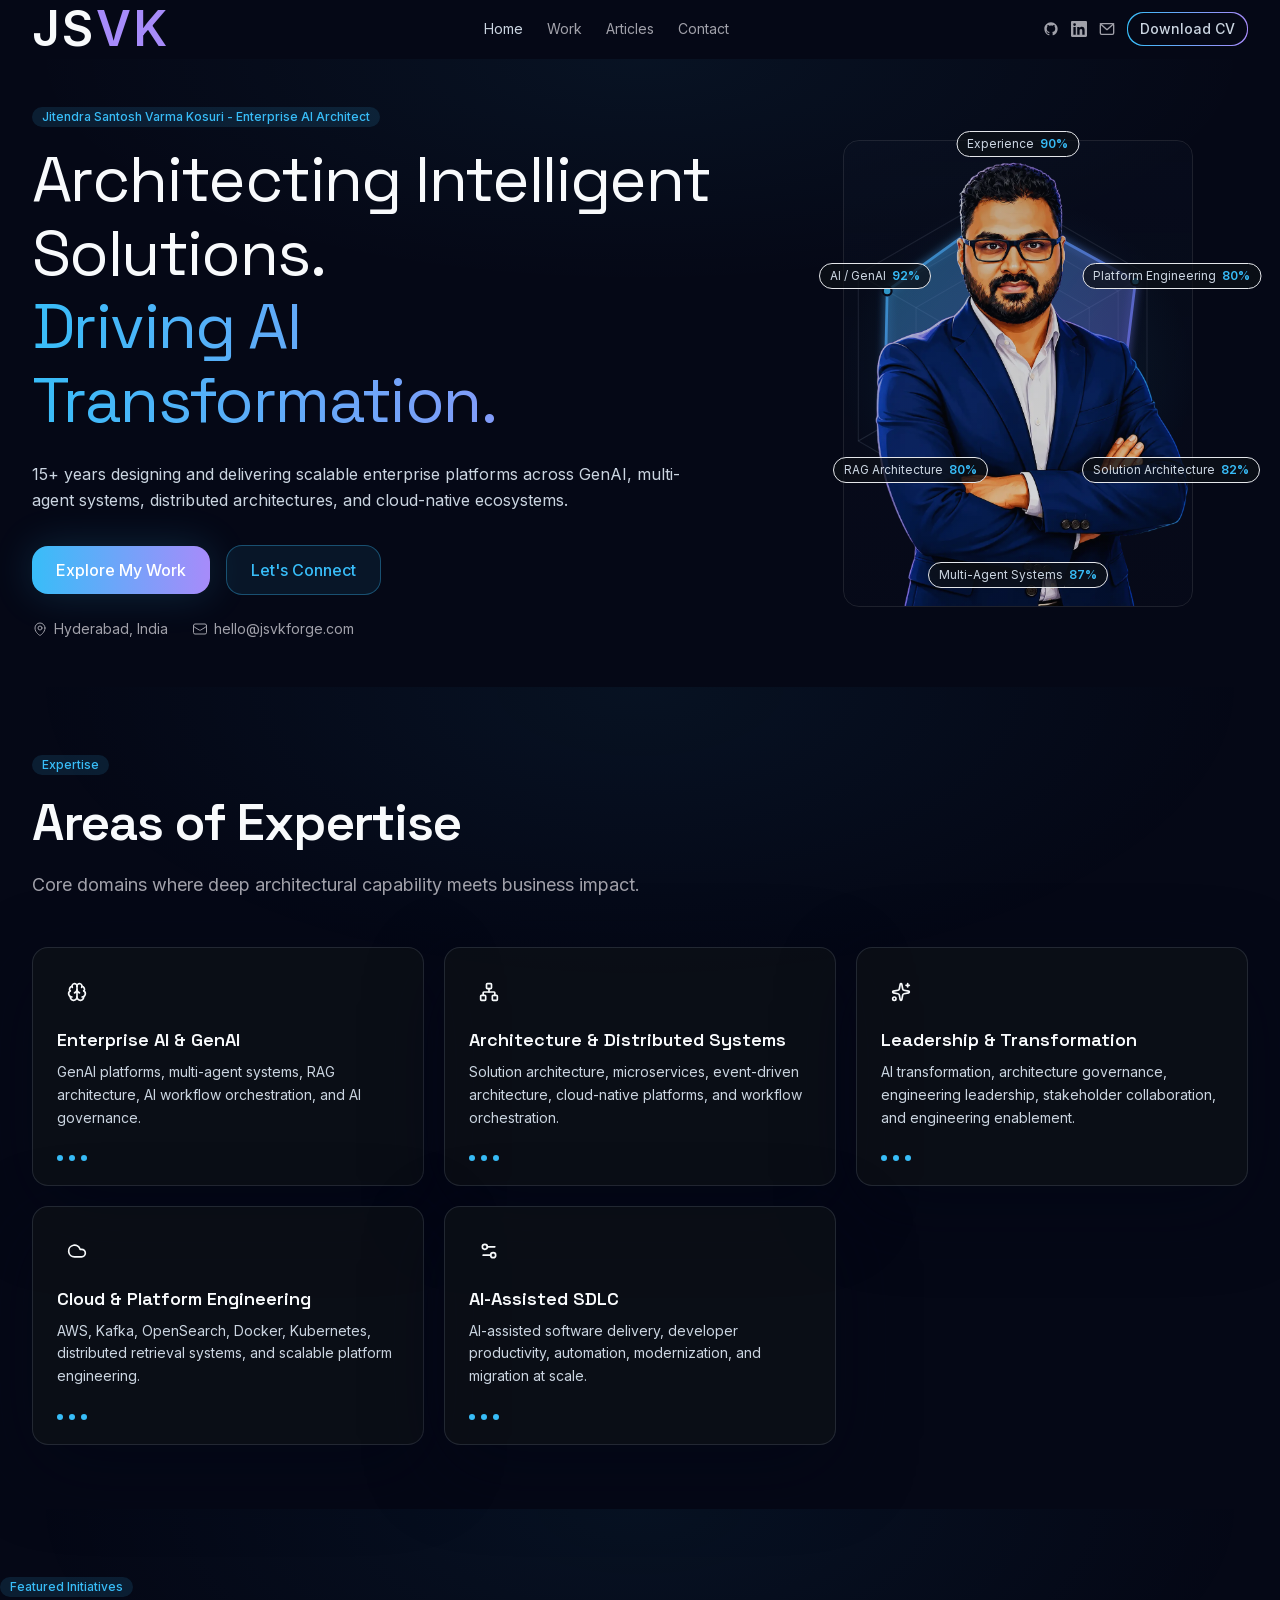
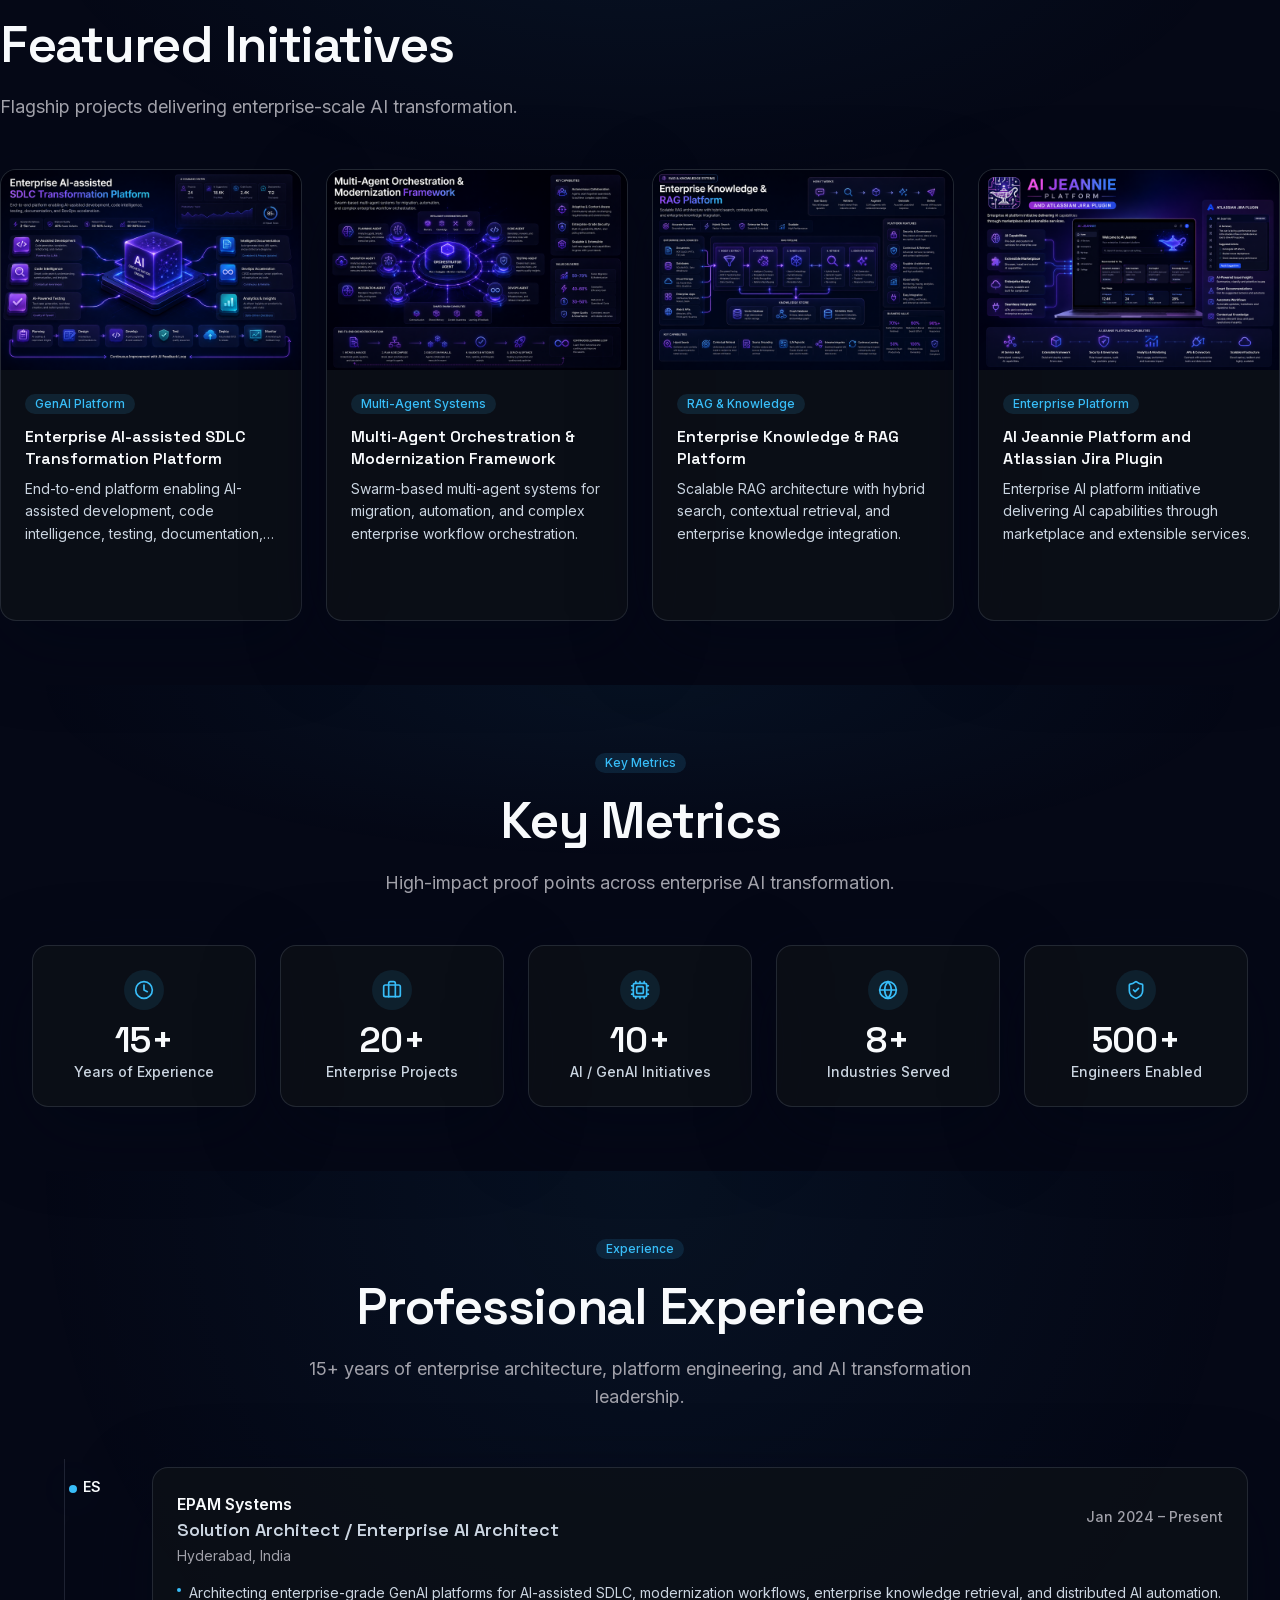
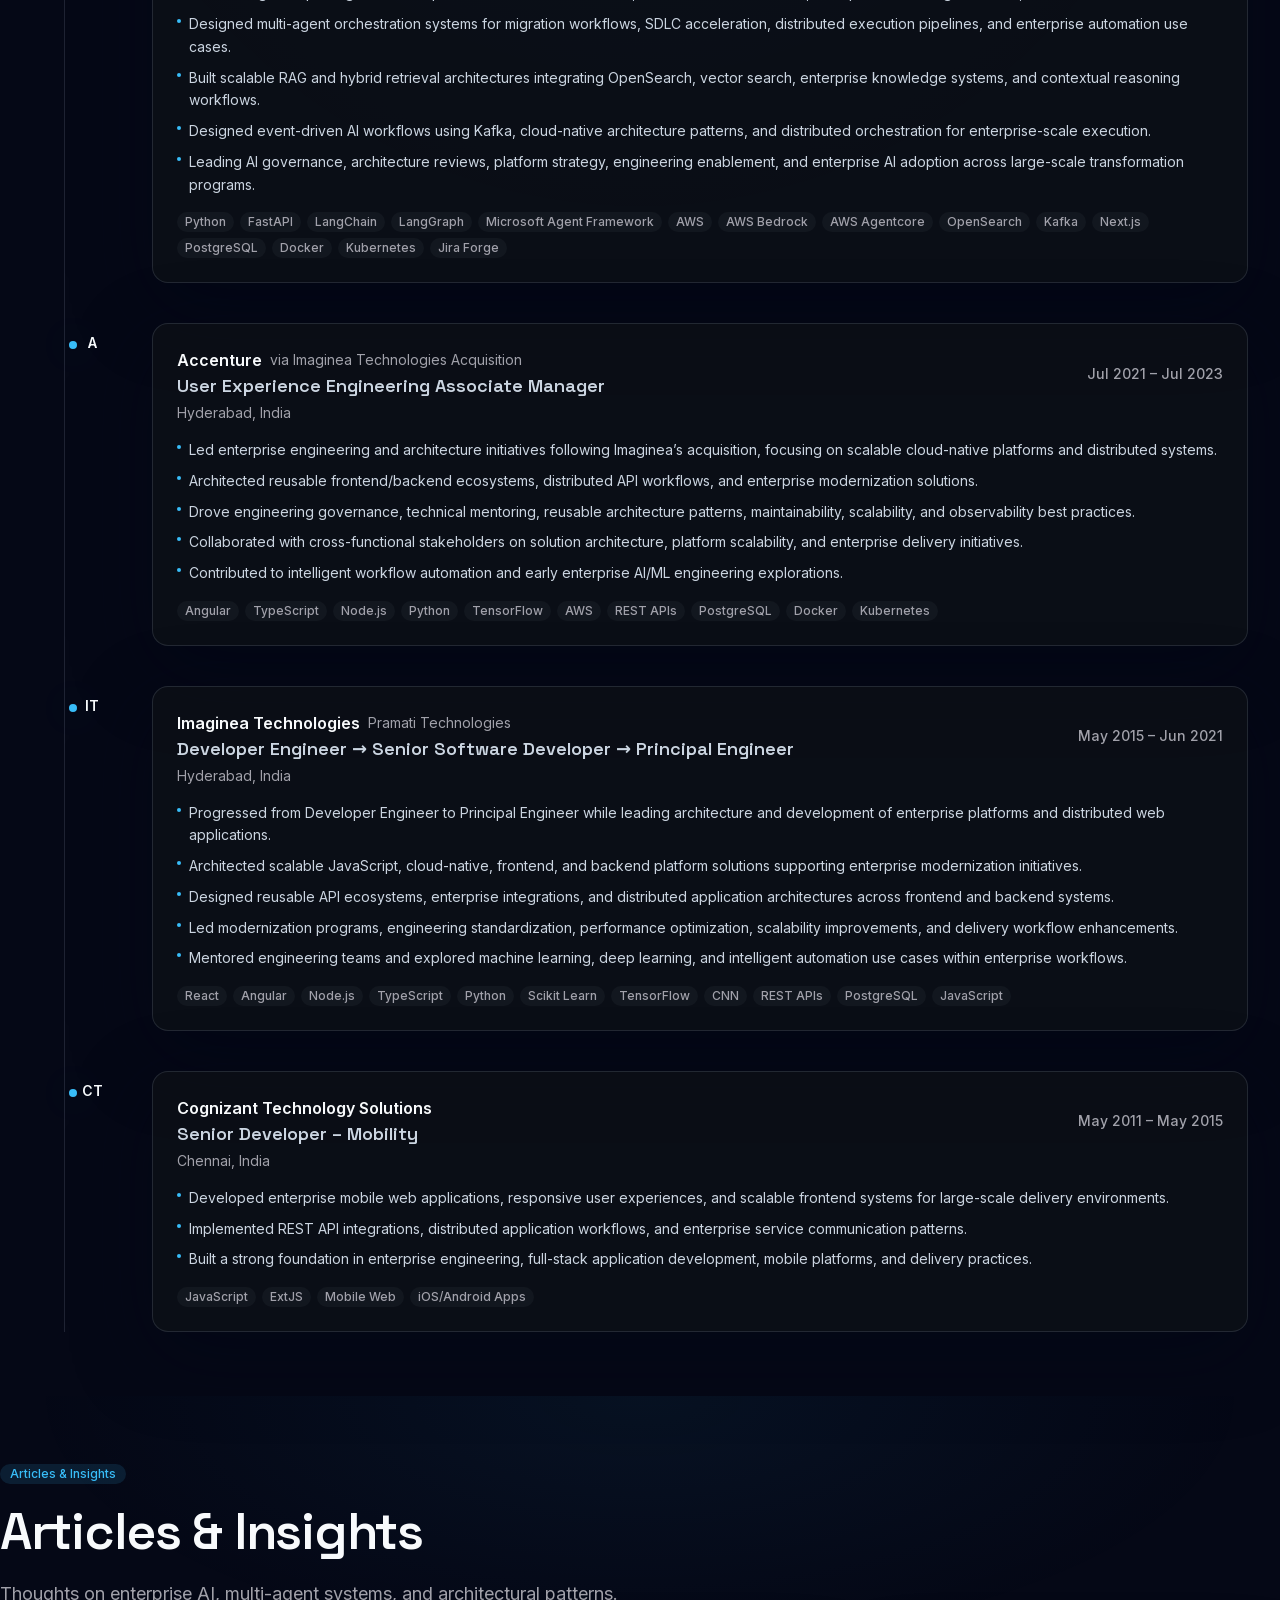
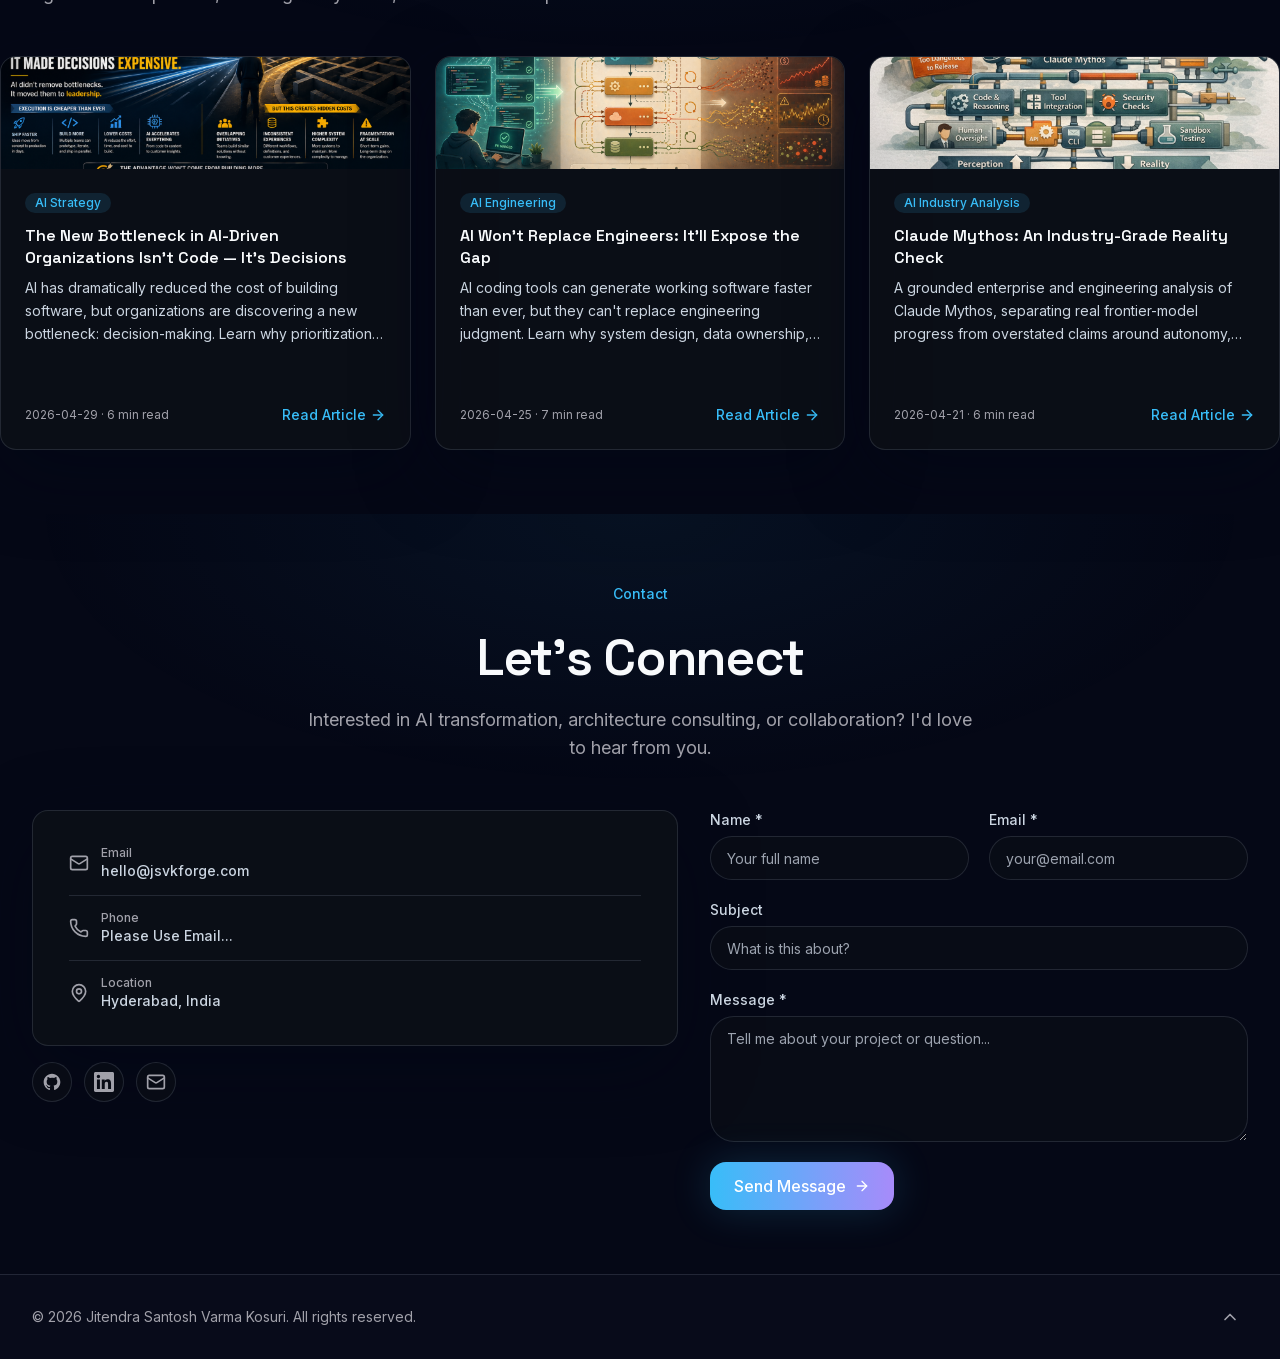
==== index.html @ 46cb6180 "init" ====
<!DOCTYPE html><!--noUl8aakBQZnC0OBiB4TM--><html lang="en" class="scroll-smooth"><head><meta charSet="utf-8"/><meta name="viewport" content="width=device-width, initial-scale=1"/><link rel="preload" href="/_next/static/media/36966cca54120369-s.p.woff2" as="font" crossorigin="" type="font/woff2"/><link rel="preload" href="/_next/static/media/e4af272ccee01ff0-s.p.woff2" as="font" crossorigin="" type="font/woff2"/><link rel="preload" as="image" href="/images/portrait.webp"/><link rel="stylesheet" href="/_next/static/css/61635d3defe4c0eb.css" data-precedence="next"/><link rel="preload" as="script" fetchPriority="low" href="/_next/static/chunks/webpack-45ac28c634575dc6.js"/><script src="/_next/static/chunks/4bd1b696-c023c6e3521b1417.js" async=""></script><script src="/_next/static/chunks/255-eb4aecc3ff015961.js" async=""></script><script src="/_next/static/chunks/main-app-753661a6c926d005.js" async=""></script><script src="/_next/static/chunks/909-a5da60d248a1c133.js" async=""></script><script src="/_next/static/chunks/409-0404a604300a0914.js" async=""></script><script src="/_next/static/chunks/app/layout-2e5af91d2eb5dd2b.js" async=""></script><script src="/_next/static/chunks/app/page-988e6386d035dca3.js" async=""></script><link rel="manifest" href="/manifest.webmanifest"/><meta name="theme-color" content="#050816"/><meta name="apple-mobile-web-app-capable" content="yes"/><meta name="apple-mobile-web-app-status-bar-style" content="black-translucent"/><meta name="apple-mobile-web-app-title" content="JSV Kosuri"/><link rel="apple-touch-icon" href="/icons/icon-192.png"/><meta name="next-size-adjust" content=""/><title>Jitendra Santosh Varma Kosuri — Enterprise GenAI Architect</title><meta name="description" content="Enterprise GenAI Architect, Solution Architecture Leader, Multi-Agent Systems Specialist, and RAG Architecture Expert."/><link rel="manifest" href="/manifest.webmanifest"/><meta name="keywords" content="Enterprise GenAI,Multi-Agent Systems,RAG Architecture,Enterprise AI,Solution Architecture,Platform Engineering,AI Transformation"/><link rel="canonical" href="https://jsvkosuri.com"/><meta name="mobile-web-app-capable" content="yes"/><meta name="apple-mobile-web-app-title" content="JSV Kosuri"/><meta name="apple-mobile-web-app-status-bar-style" content="black-translucent"/><meta property="og:title" content="Jitendra Santosh Varma Kosuri — Enterprise GenAI Architect"/><meta property="og:description" content="Enterprise GenAI Architect, Solution Architecture Leader, Multi-Agent Systems Specialist, and RAG Architecture Expert."/><meta property="og:url" content="https://jsvkosuri.com"/><meta property="og:site_name" content="Jitendra Santosh Varma Kosuri"/><meta property="og:image" content="https://jsvkosuri.com/og/home.png"/><meta property="og:image:width" content="1200"/><meta property="og:image:height" content="630"/><meta property="og:image:alt" content="Jitendra Santosh Varma Kosuri"/><meta property="og:type" content="website"/><meta name="twitter:card" content="summary_large_image"/><meta name="twitter:title" content="Jitendra Santosh Varma Kosuri — Enterprise GenAI Architect"/><meta name="twitter:description" content="Enterprise GenAI Architect, Solution Architecture Leader, Multi-Agent Systems Specialist, and RAG Architecture Expert."/><meta name="twitter:image" content="https://jsvkosuri.com/og/home.png"/><link rel="icon" href="/favicon.png" type="image/png"/><link rel="apple-touch-icon" href="/icons/icon-192.png"/><script src="/_next/static/chunks/polyfills-42372ed130431b0a.js" noModule=""></script></head><body class="__variable_f367f3 __variable_dd5b2f bg-background-page text-text-primary antialiased"><div hidden=""><!--$--><!--/$--></div><a href="#main-content" class="sr-only focus:not-sr-only focus:absolute focus:top-4 focus:left-4 z-[60] rounded-lg bg-accent-blue px-4 py-2 text-sm font-medium text-background-page">Skip to content</a><div class="flex min-h-screen flex-col"><header class="sticky top-0 z-50 border-b transition-colors duration-200 border-transparent bg-transparent"><nav class="mx-auto flex max-w-7xl items-center justify-between px-6 py-3 lg:px-8" aria-label="Main navigation"><a class="text-base text-[2rem] font-semibold tracking-wider transition-colors hover:text-text-secondary lg:text-[3rem]" href="/"><span class="text-text-primary">JS</span><span class="text-accent-purple">VK</span></a><div class="hidden items-center gap-6 md:flex"><a aria-current="page" class="text-sm transition-colors hover:text-text-secondary text-text-secondary" href="/#home">Home</a><a class="text-sm transition-colors hover:text-text-secondary text-text-muted" href="/#experience">Work</a><a class="text-sm transition-colors hover:text-text-secondary text-text-muted" href="/#articles">Articles</a><a class="text-sm transition-colors hover:text-text-secondary text-text-muted" href="/#contact">Contact</a></div><div class="hidden items-center gap-3 md:flex"><a href="https://github.com/JSantoshVarmaKosuri" target="_blank" rel="noopener noreferrer" aria-label="GitHub" class="text-text-muted transition-colors hover:text-text-secondary"><svg class="h-4 w-4" viewBox="0 0 24 24" fill="currentColor" xmlns="http://www.w3.org/2000/svg"><path d="M12 2C6.477 2 2 6.477 2 12c0 4.42 2.865 8.166 6.839 9.489.5.092.682-.217.682-.482 0-.237-.009-.866-.013-1.7-2.782.604-3.369-1.34-3.369-1.34-.454-1.156-1.11-1.463-1.11-1.463-.908-.62.069-.608.069-.608 1.003.07 1.531 1.03 1.531 1.03.892 1.529 2.341 1.087 2.91.831.092-.646.35-1.086.636-1.336-2.22-.253-4.555-1.11-4.555-4.943 0-1.091.39-1.984 1.029-2.683-.103-.253-.446-1.27.098-2.647 0 0 .84-.269 2.75 1.025A9.578 9.578 0 0112 6.836c.85.004 1.705.114 2.504.336 1.909-1.294 2.747-1.025 2.747-1.025.546 1.377.203 2.394.1 2.647.64.699 1.028 1.592 1.028 2.683 0 3.842-2.339 4.687-4.566 4.935.359.309.678.919.678 1.852 0 1.336-.012 2.415-.012 2.743 0 .267.18.578.688.48C19.138 20.163 22 16.418 22 12c0-5.523-4.477-10-10-10z"></path></svg></a><a href="https://www.linkedin.com/in/jitendrasantoshvarmakosuri" target="_blank" rel="noopener noreferrer" aria-label="LinkedIn" class="text-text-muted transition-colors hover:text-text-secondary"><svg class="h-4 w-4" viewBox="0 0 24 24" fill="currentColor" xmlns="http://www.w3.org/2000/svg"><path d="M20.447 20.452h-3.554v-5.569c0-1.328-.027-3.037-1.852-3.037-1.853 0-2.136 1.445-2.136 2.939v5.667H9.351V9h3.414v1.561h.046c.477-.9 1.637-1.85 3.37-1.85 3.601 0 4.267 2.37 4.267 5.455v6.286zM5.337 7.433a2.062 2.062 0 01-2.063-2.065 2.064 2.064 0 112.063 2.065zm1.782 13.019H3.555V9h3.564v11.452zM22.225 0H1.771C.792 0 0 .774 0 1.729v20.542C0 23.227.792 24 1.771 24h20.451C23.2 24 24 23.227 24 22.271V1.729C24 .774 23.2 0 22.222 0h.003z"></path></svg></a><a href="mailto:hello@jsvkforge.com" rel="noopener noreferrer" aria-label="Email" class="text-text-muted transition-colors hover:text-text-secondary"><svg class="h-4 w-4" viewBox="0 0 24 24" fill="none" stroke="currentColor" stroke-width="2" stroke-linecap="round" stroke-linejoin="round" xmlns="http://www.w3.org/2000/svg"><rect x="2" y="4" width="20" height="16" rx="2"></rect><path d="M22 4L12 13L2 4"></path></svg></a><div class="rounded-lg bg-gradient-to-r from-accent-blue to-accent-purple p-[1px]"><a href="https://docs.google.com/document/d/1RDnSFEjE0doSJ6R_P3KXgy2J-gReIeCc/edit?usp=sharing&amp;ouid=115228987262110688343&amp;rtpof=true&amp;sd=true" target="_blank" class="inline-flex items-center justify-center rounded-lg bg-background-page px-3 py-1.5 text-sm font-medium text-text-secondary transition-colors hover:text-text-primary">Download CV</a></div></div><button type="button" class="ml-2 rounded-md p-2 text-text-muted transition-colors hover:text-text-secondary md:hidden" aria-label="Open menu" aria-expanded="false"><svg class="h-5 w-5" viewBox="0 0 24 24" fill="none" stroke="currentColor" stroke-width="2" stroke-linecap="round" stroke-linejoin="round" xmlns="http://www.w3.org/2000/svg"><line x1="3" y1="6" x2="21" y2="6"></line><line x1="3" y1="12" x2="21" y2="12"></line><line x1="3" y1="18" x2="21" y2="18"></line></svg></button></nav><div class="overflow-hidden transition-all duration-200 ease-in-out max-h-0 opacity-0" role="dialog" aria-modal="true" aria-label="Mobile navigation"><div class="rounded-2xl border p-6 border-border-subtle bg-glass-elevated shadow-card backdrop-blur-md hover:border-border-strong mx-4 mt-1"><div class="flex flex-col gap-4 py-4"><a aria-current="page" class="text-sm transition-colors hover:text-text-secondary text-text-secondary" href="/#home">Home</a><a class="text-sm transition-colors hover:text-text-secondary text-text-muted" href="/#experience">Work</a><a class="text-sm transition-colors hover:text-text-secondary text-text-muted" href="/#articles">Articles</a><a class="text-sm transition-colors hover:text-text-secondary text-text-muted" href="/#contact">Contact</a><hr class="border-border-subtle"/><a href="https://docs.google.com/document/d/1RDnSFEjE0doSJ6R_P3KXgy2J-gReIeCc/edit?usp=sharing&amp;ouid=115228987262110688343&amp;rtpof=true&amp;sd=true" target="_blank" class="inline-flex items-center justify-center rounded-lg bg-gradient-to-r from-accent-blue to-accent-purple px-3 py-2 text-sm font-medium text-text-secondary transition-colors hover:opacity-90">Download CV</a><hr class="border-border-subtle"/><div class="flex items-center gap-3"><a href="https://github.com/JSantoshVarmaKosuri" target="_blank" rel="noopener noreferrer" aria-label="GitHub" class="text-text-muted transition-colors hover:text-text-secondary"><svg class="h-4 w-4" viewBox="0 0 24 24" fill="currentColor" xmlns="http://www.w3.org/2000/svg"><path d="M12 2C6.477 2 2 6.477 2 12c0 4.42 2.865 8.166 6.839 9.489.5.092.682-.217.682-.482 0-.237-.009-.866-.013-1.7-2.782.604-3.369-1.34-3.369-1.34-.454-1.156-1.11-1.463-1.11-1.463-.908-.62.069-.608.069-.608 1.003.07 1.531 1.03 1.531 1.03.892 1.529 2.341 1.087 2.91.831.092-.646.35-1.086.636-1.336-2.22-.253-4.555-1.11-4.555-4.943 0-1.091.39-1.984 1.029-2.683-.103-.253-.446-1.27.098-2.647 0 0 .84-.269 2.75 1.025A9.578 9.578 0 0112 6.836c.85.004 1.705.114 2.504.336 1.909-1.294 2.747-1.025 2.747-1.025.546 1.377.203 2.394.1 2.647.64.699 1.028 1.592 1.028 2.683 0 3.842-2.339 4.687-4.566 4.935.359.309.678.919.678 1.852 0 1.336-.012 2.415-.012 2.743 0 .267.18.578.688.48C19.138 20.163 22 16.418 22 12c0-5.523-4.477-10-10-10z"></path></svg></a><a href="https://www.linkedin.com/in/jitendrasantoshvarmakosuri" target="_blank" rel="noopener noreferrer" aria-label="LinkedIn" class="text-text-muted transition-colors hover:text-text-secondary"><svg class="h-4 w-4" viewBox="0 0 24 24" fill="currentColor" xmlns="http://www.w3.org/2000/svg"><path d="M20.447 20.452h-3.554v-5.569c0-1.328-.027-3.037-1.852-3.037-1.853 0-2.136 1.445-2.136 2.939v5.667H9.351V9h3.414v1.561h.046c.477-.9 1.637-1.85 3.37-1.85 3.601 0 4.267 2.37 4.267 5.455v6.286zM5.337 7.433a2.062 2.062 0 01-2.063-2.065 2.064 2.064 0 112.063 2.065zm1.782 13.019H3.555V9h3.564v11.452zM22.225 0H1.771C.792 0 0 .774 0 1.729v20.542C0 23.227.792 24 1.771 24h20.451C23.2 24 24 23.227 24 22.271V1.729C24 .774 23.2 0 22.222 0h.003z"></path></svg></a><a href="mailto:hello@jsvkforge.com" rel="noopener noreferrer" aria-label="Email" class="text-text-muted transition-colors hover:text-text-secondary"><svg class="h-4 w-4" viewBox="0 0 24 24" fill="none" stroke="currentColor" stroke-width="2" stroke-linecap="round" stroke-linejoin="round" xmlns="http://www.w3.org/2000/svg"><rect x="2" y="4" width="20" height="16" rx="2"></rect><path d="M22 4L12 13L2 4"></path></svg></a></div></div></div></div></header><main id="main-content" class="flex-1"><script id="person-schema" type="application/ld+json">{"@context":"https://schema.org","@type":"Person","name":"Jitendra Santosh Varma Kosuri","jobTitle":"Jitendra Santosh Varma Kosuri - Enterprise AI Architect","description":"15+ years designing and delivering scalable enterprise platforms across GenAI, multi-agent systems, distributed architectures, and cloud-native ecosystems.","url":"https://jsvkosuri.com","sameAs":["https://www.linkedin.com/in/jitendrasantoshvarmakosuri"],"locationCreated":{"@type":"Place","address":{"@type":"PostalAddress","addressLocality":"Hyderabad, India"}}}</script><script id="website-schema" type="application/ld+json">{"@context":"https://schema.org","@type":"WebSite","name":"Jitendra Santosh Varma Kosuri","url":"https://jsvkosuri.com","description":"Enterprise GenAI Architect, Solution Architecture Leader, Multi-Agent Systems Specialist, and RAG Architecture Expert.","publisher":{"@type":"Person","name":"Jitendra Santosh Varma Kosuri"}}</script><section id="home" class="py-12 relative ambient-glow"><div class="mx-auto w-full max-w-7xl px-0"><div class="mx-auto w-full max-w-7xl px-6 lg:px-8"><div class="grid grid-cols-1 gap-12 lg:grid-cols-[1.2fr_0.8fr] lg:gap-16"><div class="animate-fade-up delay-0 flex flex-col"><span class="inline-flex items-center rounded-md px-2.5 py-0.5 text-xs font-medium bg-[rgba(56,189,248,0.12)] text-accent-blue mb-4 w-fit">Jitendra Santosh Varma Kosuri - Enterprise AI Architect</span><h1 class="text-hero font-display leading-[1.15] tracking-tight text-text-primary"><span class="block">Architecting Intelligent Solutions.</span><span class="block bg-gradient-to-r from-accent-blue to-accent-purple bg-clip-text text-transparent">Driving AI Transformation.</span></h1><p class="mt-6 max-w-2xl text-base leading-relaxed text-text-secondary">15+ years designing and delivering scalable enterprise platforms across GenAI, multi-agent systems, distributed architectures, and cloud-native ecosystems.</p><div class="mt-8 flex flex-col gap-3 sm:flex-row sm:items-center sm:gap-4"><a href="#experience" class="inline-flex items-center justify-center gap-2 rounded-lg font-medium transition-all duration-200 focus-visible:outline-none focus-visible:ring-2 focus-visible:ring-offset-2 focus-visible:ring-offset-background-page disabled:pointer-events-none disabled:opacity-50 bg-gradient-to-r from-accent-blue to-accent-purple text-white shadow-glow-blue hover:shadow-[0_0_40px_rgba(56,189,248,0.3)] focus-visible:ring-accent-blue px-6 py-3 text-base">Explore My Work</a><a href="#contact" class="inline-flex items-center justify-center gap-2 rounded-lg font-medium transition-all duration-200 focus-visible:outline-none focus-visible:ring-2 focus-visible:ring-offset-2 focus-visible:ring-offset-background-page disabled:pointer-events-none disabled:opacity-50 border border-border-accent bg-[rgba(56,189,248,0.08)] text-accent-blue hover:bg-[rgba(56,189,248,0.14)] focus-visible:ring-accent-blue px-6 py-3 text-base">Let&#x27;s Connect</a></div><div class="mt-6 flex flex-wrap items-center gap-x-6 gap-y-2 text-sm text-text-muted"><span class="flex items-center gap-1.5"><svg class="h-4 w-4 shrink-0" fill="none" viewBox="0 0 24 24" stroke="currentColor" stroke-width="1.5"><path stroke-linecap="round" stroke-linejoin="round" d="M15 10.5a3 3 0 1 1-6 0 3 3 0 0 1 6 0Z"></path><path stroke-linecap="round" stroke-linejoin="round" d="M19.5 10.5c0 7.142-7.5 11.25-7.5 11.25S4.5 17.642 4.5 10.5a7.5 7.5 0 1 1 15 0Z"></path></svg>Hyderabad, India</span><span class="flex items-center gap-1.5"><svg class="h-4 w-4 shrink-0" fill="none" viewBox="0 0 24 24" stroke="currentColor" stroke-width="1.5"><path stroke-linecap="round" stroke-linejoin="round" d="M21.75 6.75v10.5a2.25 2.25 0 0 1-2.25 2.25h-15a2.25 2.25 0 0 1-2.25-2.25V6.75m19.5 0A2.25 2.25 0 0 0 19.5 4.5h-15a2.25 2.25 0 0 0-2.25 2.25m19.5 0v.243a2.25 2.25 0 0 1-1.07 1.916l-7.5 4.615a2.25 2.25 0 0 1-2.36 0L3.32 8.91a2.25 2.25 0 0 1-1.07-1.916V6.75"></path></svg><a href="mailto:hello@jsvkforge.com" class="hover:text-text-primary transition-colors">hello@jsvkforge.com</a></span></div></div><div class="animate-fade-up delay-200 flex items-center justify-center"><div class="relative flex items-center justify-center"><div class="ambient-glow-lg absolute inset-0 -z-20"></div><div class="absolute inset-[-75px] flex items-center justify-center"><div class="relative h-[360px] w-[360px] sm:h-[540px] sm:w-[540px]"><svg viewBox="0 0 456 456" class="w-full h-full" role="img" aria-label="Capability radar chart showing expertise areas"><title>Capability Radar Chart</title><desc>Experience: 90%, AI / GenAI: 92%, RAG Architecture: 80%, Multi-Agent Systems: 87%, Solution Architecture: 82%, Platform Engineering: 80%</desc><defs><linearGradient id="radar-fill" x1="0%" y1="0%" x2="100%" y2="100%"><stop offset="0%" stop-color="#38bdf8" stop-opacity="0.28"></stop><stop offset="100%" stop-color="#8b5cf6" stop-opacity="0.28"></stop></linearGradient><linearGradient id="radar-stroke" x1="0%" y1="0%" x2="100%" y2="100%"><stop offset="0%" stop-color="#38bdf8"></stop><stop offset="100%" stop-color="#8b5cf6"></stop></linearGradient><filter id="radar-glow" x="-20%" y="-20%" width="140%" height="140%"><feGaussianBlur stdDeviation="4" result="blur"></feGaussianBlur><feMerge><feMergeNode in="blur"></feMergeNode><feMergeNode in="SourceGraphic"></feMergeNode></feMerge></filter></defs><polygon points="214,183.6 240.32717227504693,198.8 240.32717227504693,229.2 214,244.4 187.67282772495307,229.20000000000002 187.67282772495307,198.79999999999998" fill="none" stroke="rgba(148, 163, 184, 0.18)" stroke-width="1"></polygon><polygon points="214,153.2 266.65434455009387,183.6 266.65434455009387,244.39999999999998 214,274.8 161.34565544990613,244.40000000000003 161.34565544990613,183.6" fill="none" stroke="rgba(148, 163, 184, 0.18)" stroke-width="1"></polygon><polygon points="214,122.8 292.98151682514083,168.4 292.98151682514083,259.59999999999997 214,305.2 135.01848317485923,259.6 135.0184831748592,168.39999999999998" fill="none" stroke="rgba(148, 163, 184, 0.18)" stroke-width="1"></polygon><polygon points="214,92.39999999999999 319.30868910018773,153.2 319.30868910018773,274.79999999999995 214,335.6 108.69131089981228,274.80000000000007 108.69131089981227,153.2" fill="none" stroke="rgba(148, 163, 184, 0.18)" stroke-width="1"></polygon><polygon points="214,62 345.63586137523464,138 345.6358613752347,290 214,366 82.36413862476536,290.00000000000006 82.36413862476533,138" fill="none" stroke="rgba(148, 163, 184, 0.18)" stroke-width="1"></polygon><line x1="214" y1="214" x2="214" y2="62" stroke="rgba(148, 163, 184, 0.2)" stroke-width="1"></line><line x1="214" y1="214" x2="345.63586137523464" y2="138" stroke="rgba(148, 163, 184, 0.2)" stroke-width="1"></line><line x1="214" y1="214" x2="345.6358613752347" y2="290" stroke="rgba(148, 163, 184, 0.2)" stroke-width="1"></line><line x1="214" y1="214" x2="214" y2="366" stroke="rgba(148, 163, 184, 0.2)" stroke-width="1"></line><line x1="214" y1="214" x2="82.36413862476536" y2="290.00000000000006" stroke="rgba(148, 163, 184, 0.2)" stroke-width="1"></line><line x1="214" y1="214" x2="82.36413862476533" y2="138" stroke="rgba(148, 163, 184, 0.2)" stroke-width="1"></line><polygon points="214,77.19999999999999 335.1049924652159,144.07999999999998 319.30868910018773,274.79999999999995 214,346.24 106.0585936723076,276.32000000000005 108.69131089981227,153.2" fill="url(#radar-fill)" stroke="url(#radar-stroke)" stroke-width="2.5" stroke-linejoin="round" filter="url(#radar-glow)"></polygon><circle cx="214" cy="77.19999999999999" r="4" fill="#38bdf8" stroke="#050816" stroke-width="2"></circle><circle cx="335.1049924652159" cy="144.07999999999998" r="4" fill="#38bdf8" stroke="#050816" stroke-width="2"></circle><circle cx="319.30868910018773" cy="274.79999999999995" r="4" fill="#38bdf8" stroke="#050816" stroke-width="2"></circle><circle cx="214" cy="346.24" r="4" fill="#38bdf8" stroke="#050816" stroke-width="2"></circle><circle cx="106.0585936723076" cy="276.32000000000005" r="4" fill="#38bdf8" stroke="#050816" stroke-width="2"></circle><circle cx="108.69131089981227" cy="153.2" r="4" fill="#38bdf8" stroke="#050816" stroke-width="2"></circle></svg><div class="pointer-events-none absolute inset-0 z-30"><div class="absolute flex items-center gap-1 rounded-full border border-accent/30 bg-[rgba(13,17,23,0.75)] px-2 py-0.5 text-[10px] backdrop-blur-md sm:gap-1.5 sm:px-2.5 sm:py-1 sm:text-xs top-[10%] left-1/2 -translate-x-1/2 -translate-y-full" role="presentation" aria-hidden="true"><span class="text-text-secondary">Experience</span><span class="font-semibold text-accent-blue">90<!-- -->%</span></div><div class="absolute flex items-center gap-1 rounded-full border border-accent/30 bg-[rgba(13,17,23,0.75)] px-2 py-0.5 text-[10px] backdrop-blur-md sm:gap-1.5 sm:px-2.5 sm:py-1 sm:text-xs top-[32%] right-[45%] -translate-x-full -translate-y-1/2" role="presentation" aria-hidden="true"><span class="text-text-secondary">AI / GenAI</span><span class="font-semibold text-accent-blue">92<!-- -->%</span></div><div class="absolute flex items-center gap-1 rounded-full border border-accent/30 bg-[rgba(13,17,23,0.75)] px-2 py-0.5 text-[10px] backdrop-blur-md sm:gap-1.5 sm:px-2.5 sm:py-1 sm:text-xs bottom-[32%] right-[25%] -translate-x-full translate-y-1/2" role="presentation" aria-hidden="true"><span class="text-text-secondary">RAG Architecture</span><span class="font-semibold text-accent-blue">80<!-- -->%</span></div><div class="absolute flex items-center gap-1 rounded-full border border-accent/30 bg-[rgba(13,17,23,0.75)] px-2 py-0.5 text-[10px] backdrop-blur-md sm:gap-1.5 sm:px-2.5 sm:py-1 sm:text-xs bottom-[15%] left-1/2 -translate-x-1/2 translate-y-full" role="presentation" aria-hidden="true"><span class="text-text-secondary">Multi-Agent Systems</span><span class="font-semibold text-accent-blue">87<!-- -->%</span></div><div class="absolute flex items-center gap-1 rounded-full border border-accent/30 bg-[rgba(13,17,23,0.75)] px-2 py-0.5 text-[10px] backdrop-blur-md sm:gap-1.5 sm:px-2.5 sm:py-1 sm:text-xs bottom-[32%] left-[45%] translate-x-1/2 translate-y-1/2" role="presentation" aria-hidden="true"><span class="text-text-secondary">Solution Architecture</span><span class="font-semibold text-accent-blue">82<!-- -->%</span></div><div class="absolute flex items-center gap-1 rounded-full border border-accent/30 bg-[rgba(13,17,23,0.75)] px-2 py-0.5 text-[10px] backdrop-blur-md sm:gap-1.5 sm:px-2.5 sm:py-1 sm:text-xs top-[32%] left-[45%] translate-x-1/2 -translate-y-1/2" role="presentation" aria-hidden="true"><span class="text-text-secondary">Platform Engineering</span><span class="font-semibold text-accent-blue">80<!-- -->%</span></div></div></div></div><div class="relative z-10 w-full max-w-[240px] sm:max-w-[350px]"><div class="relative aspect-[3/4] w-full overflow-hidden rounded-2xl border border-white/10"><img src="/images/portrait.webp" alt="Jitendra Santosh Varma Kosuri" class="aspect-[3/4] h-full w-full rounded-2xl object-cover" loading="eager"/><div class="absolute inset-0 rounded-2xl" style="background:linear-gradient(180deg, rgba(15, 23, 42, 0.28) 0%, rgba(15, 23, 42, 0.15) 100%)"></div></div></div></div></div></div></div></div></section><!--$?--><template id="B:0"></template><div class="mx-auto w-full max-w-7xl animate-pulse rounded-2xl bg-background-elevated/30 py-24" aria-hidden="true"></div><!--/$--><!--$?--><template id="B:1"></template><div class="mx-auto w-full max-w-7xl animate-pulse rounded-2xl bg-background-elevated/30 py-24" aria-hidden="true"></div><!--/$--><!--$?--><template id="B:2"></template><div class="mx-auto w-full max-w-7xl animate-pulse rounded-2xl bg-background-elevated/30 py-24" aria-hidden="true"></div><!--/$--><!--$?--><template id="B:3"></template><div class="mx-auto w-full max-w-7xl animate-pulse rounded-2xl bg-background-elevated/30 py-24" aria-hidden="true"></div><!--/$--><!--$?--><template id="B:4"></template><div class="mx-auto w-full max-w-7xl animate-pulse rounded-2xl bg-background-elevated/30 py-24" aria-hidden="true"></div><!--/$--><!--$?--><template id="B:5"></template><div class="mx-auto w-full max-w-7xl animate-pulse rounded-2xl bg-background-elevated/30 py-24" aria-hidden="true"></div><!--/$--><!--$--><!--/$--></main><footer class="border-t border-border-subtle bg-background-section"><div class="mx-auto flex max-w-7xl items-center justify-between px-6 py-6 lg:px-8"><p class="text-sm text-text-muted">© <!-- -->2026<!-- --> <!-- -->Jitendra Santosh Varma Kosuri<!-- -->. All rights reserved.</p><a href="#home" aria-label="Back to top" class="rounded-lg p-2 text-text-muted transition-colors hover:bg-[rgba(148,163,184,0.08)] hover:text-text-secondary"><svg class="h-5 w-5" viewBox="0 0 24 24" fill="none" stroke="currentColor" stroke-width="2" stroke-linecap="round" stroke-linejoin="round" xmlns="http://www.w3.org/2000/svg"><polyline points="18 15 12 9 6 15"></polyline></svg></a></div></footer></div><script>requestAnimationFrame(function(){$RT=performance.now()});</script><script src="/_next/static/chunks/webpack-45ac28c634575dc6.js" id="_R_" async=""></script><div hidden id="S:0"><section class="py-16 relative ambient-glow"><div class="mx-auto w-full max-w-7xl px-0"><div class="mx-auto w-full max-w-7xl px-6 lg:px-8"><div class="animate-fade-up delay-0"><span class="inline-flex items-center rounded-md px-2.5 py-0.5 text-xs font-medium bg-[rgba(56,189,248,0.12)] text-accent-blue mb-4 w-fit">Expertise</span><h2 class="font-display font-semibold leading-tight tracking-tight text-text-primary text-h2">Areas of Expertise</h2><p class="mt-4 text-base text-text-muted sm:text-lg">Core domains where deep architectural capability meets business impact.</p></div><div class="mt-12 grid grid-cols-1 gap-5 md:grid-cols-3 2xl:grid-cols-5 2xl:gap-6"><div class="flex h-full"><div class="animate-fade-up" style="animation-delay:100ms"><div class="rounded-2xl border p-6 border-border-subtle bg-glass-default shadow-card backdrop-blur-md transition-all duration-200 hover:border-border-accent hover:shadow-glow-blue-soft hover:-translate-y-0.5 flex flex-col"><div class="flex h-10 w-10 items-center justify-center rounded-xl"><svg xmlns="http://www.w3.org/2000/svg" width="24" height="24" viewBox="0 0 24 24" fill="none" stroke="currentColor" stroke-width="2" stroke-linecap="round" stroke-linejoin="round" class="lucide lucide-brain h-5 w-5" aria-hidden="true"><path d="M12 18V5"></path><path d="M15 13a4.17 4.17 0 0 1-3-4 4.17 4.17 0 0 1-3 4"></path><path d="M17.598 6.5A3 3 0 1 0 12 5a3 3 0 1 0-5.598 1.5"></path><path d="M17.997 5.125a4 4 0 0 1 2.526 5.77"></path><path d="M18 18a4 4 0 0 0 2-7.464"></path><path d="M19.967 17.483A4 4 0 1 1 12 18a4 4 0 1 1-7.967-.517"></path><path d="M6 18a4 4 0 0 1-2-7.464"></path><path d="M6.003 5.125a4 4 0 0 0-2.526 5.77"></path></svg></div><h3 class="mt-4 text-lg font-display font-semibold leading-snug text-text-primary">Enterprise AI &amp; GenAI</h3><p class="mt-2 text-sm leading-relaxed text-text-secondary">GenAI platforms, multi-agent systems, RAG architecture, AI workflow orchestration, and AI governance.</p><br/><div class="flex items-center gap-1.5 mt-auto" aria-hidden="true"><span class="h-1.5 w-1.5 rounded-full bg-accent-blue"></span><span class="h-1.5 w-1.5 rounded-full bg-accent-blue"></span><span class="h-1.5 w-1.5 rounded-full bg-accent-blue"></span></div></div></div></div><div class="flex h-full"><div class="animate-fade-up" style="animation-delay:200ms"><div class="rounded-2xl border p-6 border-border-subtle bg-glass-default shadow-card backdrop-blur-md transition-all duration-200 hover:border-border-accent hover:shadow-glow-blue-soft hover:-translate-y-0.5 flex flex-col"><div class="flex h-10 w-10 items-center justify-center rounded-xl"><svg xmlns="http://www.w3.org/2000/svg" width="24" height="24" viewBox="0 0 24 24" fill="none" stroke="currentColor" stroke-width="2" stroke-linecap="round" stroke-linejoin="round" class="lucide lucide-network h-5 w-5" aria-hidden="true"><rect x="16" y="16" width="6" height="6" rx="1"></rect><rect x="2" y="16" width="6" height="6" rx="1"></rect><rect x="9" y="2" width="6" height="6" rx="1"></rect><path d="M5 16v-3a1 1 0 0 1 1-1h12a1 1 0 0 1 1 1v3"></path><path d="M12 12V8"></path></svg></div><h3 class="mt-4 text-lg font-display font-semibold leading-snug text-text-primary">Architecture &amp; Distributed Systems</h3><p class="mt-2 text-sm leading-relaxed text-text-secondary">Solution architecture, microservices, event-driven architecture, cloud-native platforms, and workflow orchestration.</p><br/><div class="flex items-center gap-1.5 mt-auto" aria-hidden="true"><span class="h-1.5 w-1.5 rounded-full bg-accent-blue"></span><span class="h-1.5 w-1.5 rounded-full bg-accent-blue"></span><span class="h-1.5 w-1.5 rounded-full bg-accent-blue"></span></div></div></div></div><div class="flex h-full"><div class="animate-fade-up" style="animation-delay:300ms"><div class="rounded-2xl border p-6 border-border-subtle bg-glass-default shadow-card backdrop-blur-md transition-all duration-200 hover:border-border-accent hover:shadow-glow-blue-soft hover:-translate-y-0.5 flex flex-col"><div class="flex h-10 w-10 items-center justify-center rounded-xl"><svg xmlns="http://www.w3.org/2000/svg" width="24" height="24" viewBox="0 0 24 24" fill="none" stroke="currentColor" stroke-width="2" stroke-linecap="round" stroke-linejoin="round" class="lucide lucide-sparkles h-5 w-5" aria-hidden="true"><path d="M11.017 2.814a1 1 0 0 1 1.966 0l1.051 5.558a2 2 0 0 0 1.594 1.594l5.558 1.051a1 1 0 0 1 0 1.966l-5.558 1.051a2 2 0 0 0-1.594 1.594l-1.051 5.558a1 1 0 0 1-1.966 0l-1.051-5.558a2 2 0 0 0-1.594-1.594l-5.558-1.051a1 1 0 0 1 0-1.966l5.558-1.051a2 2 0 0 0 1.594-1.594z"></path><path d="M20 2v4"></path><path d="M22 4h-4"></path><circle cx="4" cy="20" r="2"></circle></svg></div><h3 class="mt-4 text-lg font-display font-semibold leading-snug text-text-primary">Leadership &amp; Transformation</h3><p class="mt-2 text-sm leading-relaxed text-text-secondary">AI transformation, architecture governance, engineering leadership, stakeholder collaboration, and engineering enablement.</p><br/><div class="flex items-center gap-1.5 mt-auto" aria-hidden="true"><span class="h-1.5 w-1.5 rounded-full bg-accent-blue"></span><span class="h-1.5 w-1.5 rounded-full bg-accent-blue"></span><span class="h-1.5 w-1.5 rounded-full bg-accent-blue"></span></div></div></div></div><div class="flex h-full"><div class="animate-fade-up" style="animation-delay:400ms"><div class="rounded-2xl border p-6 border-border-subtle bg-glass-default shadow-card backdrop-blur-md transition-all duration-200 hover:border-border-accent hover:shadow-glow-blue-soft hover:-translate-y-0.5 flex flex-col"><div class="flex h-10 w-10 items-center justify-center rounded-xl"><svg xmlns="http://www.w3.org/2000/svg" width="24" height="24" viewBox="0 0 24 24" fill="none" stroke="currentColor" stroke-width="2" stroke-linecap="round" stroke-linejoin="round" class="lucide lucide-cloud h-5 w-5" aria-hidden="true"><path d="M17.5 19H9a7 7 0 1 1 6.71-9h1.79a4.5 4.5 0 1 1 0 9Z"></path></svg></div><h3 class="mt-4 text-lg font-display font-semibold leading-snug text-text-primary">Cloud &amp; Platform Engineering</h3><p class="mt-2 text-sm leading-relaxed text-text-secondary">AWS, Kafka, OpenSearch, Docker, Kubernetes, distributed retrieval systems, and scalable platform engineering.</p><br/><div class="flex items-center gap-1.5 mt-auto" aria-hidden="true"><span class="h-1.5 w-1.5 rounded-full bg-accent-blue"></span><span class="h-1.5 w-1.5 rounded-full bg-accent-blue"></span><span class="h-1.5 w-1.5 rounded-full bg-accent-blue"></span></div></div></div></div><div class="flex h-full"><div class="animate-fade-up" style="animation-delay:500ms"><div class="rounded-2xl border p-6 border-border-subtle bg-glass-default shadow-card backdrop-blur-md transition-all duration-200 hover:border-border-accent hover:shadow-glow-blue-soft hover:-translate-y-0.5 flex flex-col"><div class="flex h-10 w-10 items-center justify-center rounded-xl"><svg xmlns="http://www.w3.org/2000/svg" width="24" height="24" viewBox="0 0 24 24" fill="none" stroke="currentColor" stroke-width="2" stroke-linecap="round" stroke-linejoin="round" class="lucide lucide-settings2 lucide-settings-2 h-5 w-5" aria-hidden="true"><path d="M14 17H5"></path><path d="M19 7h-9"></path><circle cx="17" cy="17" r="3"></circle><circle cx="7" cy="7" r="3"></circle></svg></div><h3 class="mt-4 text-lg font-display font-semibold leading-snug text-text-primary">AI-Assisted SDLC</h3><p class="mt-2 text-sm leading-relaxed text-text-secondary">AI-assisted software delivery, developer productivity, automation, modernization, and migration at scale.</p><br/><div class="flex items-center gap-1.5 mt-auto" aria-hidden="true"><span class="h-1.5 w-1.5 rounded-full bg-accent-blue"></span><span class="h-1.5 w-1.5 rounded-full bg-accent-blue"></span><span class="h-1.5 w-1.5 rounded-full bg-accent-blue"></span></div></div></div></div></div></div></div></section></div><script>$RB=[];$RV=function(a){$RT=performance.now();for(var b=0;b<a.length;b+=2){var c=a[b],e=a[b+1];null!==e.parentNode&&e.parentNode.removeChild(e);var f=c.parentNode;if(f){var g=c.previousSibling,h=0;do{if(c&&8===c.nodeType){var d=c.data;if("/$"===d||"/&"===d)if(0===h)break;else h--;else"$"!==d&&"$?"!==d&&"$~"!==d&&"$!"!==d&&"&"!==d||h++}d=c.nextSibling;f.removeChild(c);c=d}while(c);for(;e.firstChild;)f.insertBefore(e.firstChild,c);g.data="$";g._reactRetry&&requestAnimationFrame(g._reactRetry)}}a.length=0};
$RC=function(a,b){if(b=document.getElementById(b))(a=document.getElementById(a))?(a.previousSibling.data="$~",$RB.push(a,b),2===$RB.length&&("number"!==typeof $RT?requestAnimationFrame($RV.bind(null,$RB)):(a=performance.now(),setTimeout($RV.bind(null,$RB),2300>a&&2E3<a?2300-a:$RT+300-a)))):b.parentNode.removeChild(b)};$RC("B:0","S:0")</script><div hidden id="S:1"><section id="work" class="py-16 relative ambient-glow"><div class="mx-auto w-full max-w-7xl px-0"><div class="animate-fade-up delay-0"><span class="inline-flex items-center rounded-md px-2.5 py-0.5 text-xs font-medium bg-[rgba(56,189,248,0.12)] text-accent-blue mb-4 w-fit">Featured Initiatives</span><h2 class="font-display font-semibold leading-tight tracking-tight text-text-primary text-h2">Featured Initiatives</h2><p class="mt-4 text-base text-text-muted sm:text-lg">Flagship projects delivering enterprise-scale AI transformation.</p></div><div class="mt-12 grid grid-cols-1 gap-5 md:grid-cols-2 lg:grid-cols-4 lg:gap-6"><div class="flex h-full"><div class="animate-fade-up" style="animation-delay:100ms"><div class="rounded-2xl border border-border-subtle bg-glass-default shadow-card backdrop-blur-md hover:border-border-strong flex flex-col overflow-hidden p-0"><div class="relative w-full"><div class="absolute inset-0 bg-gradient-to-br from-accent-blue/10 via-background-elevated to-accent-purple/10"></div><img src="/images/initiatives/genai-sdlc-platform.png" alt="Enterprise AI-assisted SDLC Transformation Platform" width="800" fetchPriority="low" class="h-full w-full object-cover" loading="lazy"/></div><div class="flex min-h-[250px] flex-1 flex-col p-6"><span class="inline-flex items-center rounded-md px-2.5 py-0.5 text-xs font-medium bg-[rgba(56,189,248,0.12)] text-accent-blue mb-3 w-fit">GenAI Platform</span><h3 class="text-base font-display font-semibold leading-snug text-text-primary">Enterprise AI-assisted SDLC Transformation Platform</h3><p class="mt-2 text-sm leading-relaxed text-text-secondary line-clamp-3">End-to-end platform enabling AI-assisted development, code intelligence, testing, documentation, and DevOps acceleration.</p></div></div></div></div><div class="flex h-full"><div class="animate-fade-up" style="animation-delay:200ms"><div class="rounded-2xl border border-border-subtle bg-glass-default shadow-card backdrop-blur-md hover:border-border-strong flex flex-col overflow-hidden p-0"><div class="relative w-full"><div class="absolute inset-0 bg-gradient-to-br from-accent-blue/10 via-background-elevated to-accent-purple/10"></div><img src="/images/initiatives/multi-agent-framework.png" alt="Multi-Agent Orchestration &amp; Modernization Framework" width="800" fetchPriority="low" class="h-full w-full object-cover" loading="lazy"/></div><div class="flex min-h-[250px] flex-1 flex-col p-6"><span class="inline-flex items-center rounded-md px-2.5 py-0.5 text-xs font-medium bg-[rgba(56,189,248,0.12)] text-accent-blue mb-3 w-fit">Multi-Agent Systems</span><h3 class="text-base font-display font-semibold leading-snug text-text-primary">Multi-Agent Orchestration &amp; Modernization Framework</h3><p class="mt-2 text-sm leading-relaxed text-text-secondary line-clamp-3">Swarm-based multi-agent systems for migration, automation, and complex enterprise workflow orchestration.</p></div></div></div></div><div class="flex h-full"><div class="animate-fade-up" style="animation-delay:300ms"><div class="rounded-2xl border border-border-subtle bg-glass-default shadow-card backdrop-blur-md hover:border-border-strong flex flex-col overflow-hidden p-0"><div class="relative w-full"><div class="absolute inset-0 bg-gradient-to-br from-accent-blue/10 via-background-elevated to-accent-purple/10"></div><img src="/images/initiatives/rag-platform.png" alt="Enterprise Knowledge &amp; RAG Platform" width="800" fetchPriority="low" class="h-full w-full object-cover" loading="lazy"/></div><div class="flex min-h-[250px] flex-1 flex-col p-6"><span class="inline-flex items-center rounded-md px-2.5 py-0.5 text-xs font-medium bg-[rgba(56,189,248,0.12)] text-accent-blue mb-3 w-fit">RAG &amp; Knowledge</span><h3 class="text-base font-display font-semibold leading-snug text-text-primary">Enterprise Knowledge &amp; RAG Platform</h3><p class="mt-2 text-sm leading-relaxed text-text-secondary line-clamp-3">Scalable RAG architecture with hybrid search, contextual retrieval, and enterprise knowledge integration.</p></div></div></div></div><div class="flex h-full"><div class="animate-fade-up" style="animation-delay:400ms"><div class="rounded-2xl border border-border-subtle bg-glass-default shadow-card backdrop-blur-md hover:border-border-strong flex flex-col overflow-hidden p-0"><div class="relative w-full"><div class="absolute inset-0 bg-gradient-to-br from-accent-blue/10 via-background-elevated to-accent-purple/10"></div><img src="/images/initiatives/ai-jeannie-platform.png" alt="AI Jeannie Platform and Atlassian Jira Plugin" width="800" fetchPriority="low" class="h-full w-full object-cover" loading="lazy"/></div><div class="flex min-h-[250px] flex-1 flex-col p-6"><span class="inline-flex items-center rounded-md px-2.5 py-0.5 text-xs font-medium bg-[rgba(56,189,248,0.12)] text-accent-blue mb-3 w-fit">Enterprise Platform</span><h3 class="text-base font-display font-semibold leading-snug text-text-primary">AI Jeannie Platform and Atlassian Jira Plugin</h3><p class="mt-2 text-sm leading-relaxed text-text-secondary line-clamp-3">Enterprise AI platform initiative delivering AI capabilities through marketplace and extensible services.</p></div></div></div></div></div></div></section></div><script>$RC("B:1","S:1")</script><div hidden id="S:2"><section class="py-16 relative ambient-glow"><div class="mx-auto w-full max-w-7xl px-0"><div class="mx-auto w-full max-w-7xl px-6 lg:px-8"><div class="animate-fade-up text-center delay-0"><span class="inline-flex items-center rounded-md px-2.5 py-0.5 text-xs font-medium bg-[rgba(56,189,248,0.12)] text-accent-blue mb-4 w-fit">Key Metrics</span><h2 class="font-display font-semibold leading-tight tracking-tight text-text-primary text-h2">Key Metrics</h2><p class="mx-auto mt-4 max-w-2xl text-base text-text-muted sm:text-lg">High-impact proof points across enterprise AI transformation.</p></div><div class="mt-12 grid grid-cols-2 gap-5 lg:grid-cols-5 lg:gap-6"><div class="animate-fade-up" style="animation-delay:100ms"><div class="rounded-2xl border p-6 border-border-subtle bg-glass-default shadow-card backdrop-blur-md hover:border-border-strong text-center"><div class="flex flex-col items-center gap-3"><div class="inline-flex items-center justify-center rounded-xl bg-[rgba(56,189,248,0.1)] text-accent-blue h-10 w-10" aria-hidden="true"><svg xmlns="http://www.w3.org/2000/svg" width="24" height="24" viewBox="0 0 24 24" fill="none" stroke="currentColor" stroke-width="2" stroke-linecap="round" stroke-linejoin="round" class="lucide lucide-clock h-5 w-5" aria-hidden="true"><circle cx="12" cy="12" r="10"></circle><path d="M12 6v6l4 2"></path></svg></div><div class="text-center"><p class="font-display text-h3 font-semibold leading-none text-text-primary">15+</p><p class="mt-1 text-sm font-medium text-text-secondary">Years of Experience</p></div></div></div></div><div class="animate-fade-up" style="animation-delay:200ms"><div class="rounded-2xl border p-6 border-border-subtle bg-glass-default shadow-card backdrop-blur-md hover:border-border-strong text-center"><div class="flex flex-col items-center gap-3"><div class="inline-flex items-center justify-center rounded-xl bg-[rgba(56,189,248,0.1)] text-accent-blue h-10 w-10" aria-hidden="true"><svg xmlns="http://www.w3.org/2000/svg" width="24" height="24" viewBox="0 0 24 24" fill="none" stroke="currentColor" stroke-width="2" stroke-linecap="round" stroke-linejoin="round" class="lucide lucide-briefcase h-5 w-5" aria-hidden="true"><path d="M16 20V4a2 2 0 0 0-2-2h-4a2 2 0 0 0-2 2v16"></path><rect width="20" height="14" x="2" y="6" rx="2"></rect></svg></div><div class="text-center"><p class="font-display text-h3 font-semibold leading-none text-text-primary">20+</p><p class="mt-1 text-sm font-medium text-text-secondary">Enterprise Projects</p></div></div></div></div><div class="animate-fade-up" style="animation-delay:300ms"><div class="rounded-2xl border p-6 border-border-subtle bg-glass-default shadow-card backdrop-blur-md hover:border-border-strong text-center"><div class="flex flex-col items-center gap-3"><div class="inline-flex items-center justify-center rounded-xl bg-[rgba(56,189,248,0.1)] text-accent-blue h-10 w-10" aria-hidden="true"><svg xmlns="http://www.w3.org/2000/svg" width="24" height="24" viewBox="0 0 24 24" fill="none" stroke="currentColor" stroke-width="2" stroke-linecap="round" stroke-linejoin="round" class="lucide lucide-cpu h-5 w-5" aria-hidden="true"><path d="M12 20v2"></path><path d="M12 2v2"></path><path d="M17 20v2"></path><path d="M17 2v2"></path><path d="M2 12h2"></path><path d="M2 17h2"></path><path d="M2 7h2"></path><path d="M20 12h2"></path><path d="M20 17h2"></path><path d="M20 7h2"></path><path d="M7 20v2"></path><path d="M7 2v2"></path><rect x="4" y="4" width="16" height="16" rx="2"></rect><rect x="8" y="8" width="8" height="8" rx="1"></rect></svg></div><div class="text-center"><p class="font-display text-h3 font-semibold leading-none text-text-primary">10+</p><p class="mt-1 text-sm font-medium text-text-secondary">AI / GenAI Initiatives</p></div></div></div></div><div class="animate-fade-up" style="animation-delay:400ms"><div class="rounded-2xl border p-6 border-border-subtle bg-glass-default shadow-card backdrop-blur-md hover:border-border-strong text-center"><div class="flex flex-col items-center gap-3"><div class="inline-flex items-center justify-center rounded-xl bg-[rgba(56,189,248,0.1)] text-accent-blue h-10 w-10" aria-hidden="true"><svg xmlns="http://www.w3.org/2000/svg" width="24" height="24" viewBox="0 0 24 24" fill="none" stroke="currentColor" stroke-width="2" stroke-linecap="round" stroke-linejoin="round" class="lucide lucide-globe h-5 w-5" aria-hidden="true"><circle cx="12" cy="12" r="10"></circle><path d="M12 2a14.5 14.5 0 0 0 0 20 14.5 14.5 0 0 0 0-20"></path><path d="M2 12h20"></path></svg></div><div class="text-center"><p class="font-display text-h3 font-semibold leading-none text-text-primary">8+</p><p class="mt-1 text-sm font-medium text-text-secondary">Industries Served</p></div></div></div></div><div class="animate-fade-up" style="animation-delay:500ms"><div class="rounded-2xl border p-6 border-border-subtle bg-glass-default shadow-card backdrop-blur-md hover:border-border-strong text-center"><div class="flex flex-col items-center gap-3"><div class="inline-flex items-center justify-center rounded-xl bg-[rgba(56,189,248,0.1)] text-accent-blue h-10 w-10" aria-hidden="true"><svg xmlns="http://www.w3.org/2000/svg" width="24" height="24" viewBox="0 0 24 24" fill="none" stroke="currentColor" stroke-width="2" stroke-linecap="round" stroke-linejoin="round" class="lucide lucide-shield-check h-5 w-5" aria-hidden="true"><path d="M20 13c0 5-3.5 7.5-7.66 8.95a1 1 0 0 1-.67-.01C7.5 20.5 4 18 4 13V6a1 1 0 0 1 1-1c2 0 4.5-1.2 6.24-2.72a1.17 1.17 0 0 1 1.52 0C14.51 3.81 17 5 19 5a1 1 0 0 1 1 1z"></path><path d="m9 12 2 2 4-4"></path></svg></div><div class="text-center"><p class="font-display text-h3 font-semibold leading-none text-text-primary">500+</p><p class="mt-1 text-sm font-medium text-text-secondary">Engineers Enabled</p></div></div></div></div></div></div></div></section></div><script>$RC("B:2","S:2")</script><div hidden id="S:3"><section id="experience" class="py-16 relative ambient-glow"><div class="mx-auto w-full max-w-7xl px-0"><div class="mx-auto w-full max-w-7xl px-6 lg:px-8"><div class="animate-fade-up text-center delay-0"><span class="inline-flex items-center rounded-md px-2.5 py-0.5 text-xs font-medium bg-[rgba(56,189,248,0.12)] text-accent-blue mb-4 w-fit">Experience</span><h2 class="font-display font-semibold leading-tight tracking-tight text-text-primary text-h2">Professional Experience</h2><p class="mx-auto mt-4 max-w-2xl text-base text-text-muted sm:text-lg">15+ years of enterprise architecture, platform engineering, and AI transformation leadership.</p></div><div class="relative mt-12 pl-8" aria-label="Career timeline"><div class="absolute left-8 top-0 h-full w-px bg-border-subtle lg:left-8" aria-hidden="true"></div><div class="flex flex-col gap-8"><div class="relative animate-fade-up lg:grid lg:grid-cols-[auto_1fr]" style="animation-delay:100ms" aria-label="Solution Architect / Enterprise AI Architect at EPAM Systems"><div class="relative flex justify-center"><div class="absolute left-[3px] top-6 z-10 h-3 w-3 rounded-full border-2 border-background-page bg-accent-blue shadow-glow-blue" aria-hidden="true"></div><div class="rounded-2xl border border-border-subtle shadow-card backdrop-blur-md hover:border-border-strong flex h-[56px] w-[56px] items-center justify-center border-none bg-transparent p-0 shadow-none"><span class="flex h-10 w-10 items-center justify-center text-[var(--text-primary-color)] text-sm font-semibold" aria-hidden="true">ES</span></div></div><div class="pl-6 pt-2 lg:pl-8"><div class="rounded-2xl border p-6 border-border-subtle bg-glass-default shadow-card backdrop-blur-md transition-all duration-200 hover:border-border-accent hover:shadow-glow-blue-soft hover:-translate-y-0.5 flex flex-col"><div class="flex flex-col gap-1 sm:flex-row sm:items-center sm:justify-between"><div><div class="flex items-center gap-2"><span class="text-base font-semibold text-text-primary">EPAM Systems</span></div><h3 class="mt-0.5 text-lg font-display font-semibold leading-snug text-text-secondary">Solution Architect / Enterprise AI Architect</h3></div><span class="shrink-0 text-sm font-medium text-text-muted">Jan 2024 – Present</span></div><p class="mt-1 text-sm text-text-muted">Hyderabad, India</p><ul class="mt-4 flex flex-col gap-2"><li class="flex items-start gap-2 text-sm leading-relaxed text-text-secondary"><span class="mt-1.5 h-1 w-1 shrink-0 rounded-full bg-accent-blue" aria-hidden="true"></span>Architecting enterprise-grade GenAI platforms for AI-assisted SDLC, modernization workflows, enterprise knowledge retrieval, and distributed AI automation.</li><li class="flex items-start gap-2 text-sm leading-relaxed text-text-secondary"><span class="mt-1.5 h-1 w-1 shrink-0 rounded-full bg-accent-blue" aria-hidden="true"></span>Designed multi-agent orchestration systems for migration workflows, SDLC acceleration, distributed execution pipelines, and enterprise automation use cases.</li><li class="flex items-start gap-2 text-sm leading-relaxed text-text-secondary"><span class="mt-1.5 h-1 w-1 shrink-0 rounded-full bg-accent-blue" aria-hidden="true"></span>Built scalable RAG and hybrid retrieval architectures integrating OpenSearch, vector search, enterprise knowledge systems, and contextual reasoning workflows.</li><li class="flex items-start gap-2 text-sm leading-relaxed text-text-secondary"><span class="mt-1.5 h-1 w-1 shrink-0 rounded-full bg-accent-blue" aria-hidden="true"></span>Designed event-driven AI workflows using Kafka, cloud-native architecture patterns, and distributed orchestration for enterprise-scale execution.</li><li class="flex items-start gap-2 text-sm leading-relaxed text-text-secondary"><span class="mt-1.5 h-1 w-1 shrink-0 rounded-full bg-accent-blue" aria-hidden="true"></span>Leading AI governance, architecture reviews, platform strategy, engineering enablement, and enterprise AI adoption across large-scale transformation programs.</li></ul><div class="mt-4 flex flex-wrap gap-1.5"><span class="inline-flex items-center rounded-md px-2 py-0.5 text-xs font-medium text-text-muted bg-[rgba(148,163,184,0.06)]">Python</span><span class="inline-flex items-center rounded-md px-2 py-0.5 text-xs font-medium text-text-muted bg-[rgba(148,163,184,0.06)]">FastAPI</span><span class="inline-flex items-center rounded-md px-2 py-0.5 text-xs font-medium text-text-muted bg-[rgba(148,163,184,0.06)]">LangChain</span><span class="inline-flex items-center rounded-md px-2 py-0.5 text-xs font-medium text-text-muted bg-[rgba(148,163,184,0.06)]">LangGraph</span><span class="inline-flex items-center rounded-md px-2 py-0.5 text-xs font-medium text-text-muted bg-[rgba(148,163,184,0.06)]">Microsoft Agent Framework</span><span class="inline-flex items-center rounded-md px-2 py-0.5 text-xs font-medium text-text-muted bg-[rgba(148,163,184,0.06)]">AWS</span><span class="inline-flex items-center rounded-md px-2 py-0.5 text-xs font-medium text-text-muted bg-[rgba(148,163,184,0.06)]">AWS Bedrock</span><span class="inline-flex items-center rounded-md px-2 py-0.5 text-xs font-medium text-text-muted bg-[rgba(148,163,184,0.06)]">AWS Agentcore</span><span class="inline-flex items-center rounded-md px-2 py-0.5 text-xs font-medium text-text-muted bg-[rgba(148,163,184,0.06)]">OpenSearch</span><span class="inline-flex items-center rounded-md px-2 py-0.5 text-xs font-medium text-text-muted bg-[rgba(148,163,184,0.06)]">Kafka</span><span class="inline-flex items-center rounded-md px-2 py-0.5 text-xs font-medium text-text-muted bg-[rgba(148,163,184,0.06)]">Next.js</span><span class="inline-flex items-center rounded-md px-2 py-0.5 text-xs font-medium text-text-muted bg-[rgba(148,163,184,0.06)]">PostgreSQL</span><span class="inline-flex items-center rounded-md px-2 py-0.5 text-xs font-medium text-text-muted bg-[rgba(148,163,184,0.06)]">Docker</span><span class="inline-flex items-center rounded-md px-2 py-0.5 text-xs font-medium text-text-muted bg-[rgba(148,163,184,0.06)]">Kubernetes</span><span class="inline-flex items-center rounded-md px-2 py-0.5 text-xs font-medium text-text-muted bg-[rgba(148,163,184,0.06)]">Jira Forge</span></div></div></div></div><div class="relative animate-fade-up lg:grid lg:grid-cols-[auto_1fr]" style="animation-delay:200ms" aria-label="User Experience Engineering Associate Manager at Accenture"><div class="relative flex justify-center"><div class="absolute left-[3px] top-6 z-10 h-3 w-3 rounded-full border-2 border-background-page bg-accent-blue shadow-glow-blue" aria-hidden="true"></div><div class="rounded-2xl border border-border-subtle shadow-card backdrop-blur-md hover:border-border-strong flex h-[56px] w-[56px] items-center justify-center border-none bg-transparent p-0 shadow-none"><span class="flex h-10 w-10 items-center justify-center text-[var(--text-primary-color)] text-sm font-semibold" aria-hidden="true">A</span></div></div><div class="pl-6 pt-2 lg:pl-8"><div class="rounded-2xl border p-6 border-border-subtle bg-glass-default shadow-card backdrop-blur-md transition-all duration-200 hover:border-border-accent hover:shadow-glow-blue-soft hover:-translate-y-0.5 flex flex-col"><div class="flex flex-col gap-1 sm:flex-row sm:items-center sm:justify-between"><div><div class="flex items-center gap-2"><span class="text-base font-semibold text-text-primary">Accenture</span><span class="text-sm text-text-muted">via Imaginea Technologies Acquisition</span></div><h3 class="mt-0.5 text-lg font-display font-semibold leading-snug text-text-secondary">User Experience Engineering Associate Manager</h3></div><span class="shrink-0 text-sm font-medium text-text-muted">Jul 2021 – Jul 2023</span></div><p class="mt-1 text-sm text-text-muted">Hyderabad, India</p><ul class="mt-4 flex flex-col gap-2"><li class="flex items-start gap-2 text-sm leading-relaxed text-text-secondary"><span class="mt-1.5 h-1 w-1 shrink-0 rounded-full bg-accent-blue" aria-hidden="true"></span>Led enterprise engineering and architecture initiatives following Imaginea’s acquisition, focusing on scalable cloud-native platforms and distributed systems.</li><li class="flex items-start gap-2 text-sm leading-relaxed text-text-secondary"><span class="mt-1.5 h-1 w-1 shrink-0 rounded-full bg-accent-blue" aria-hidden="true"></span>Architected reusable frontend/backend ecosystems, distributed API workflows, and enterprise modernization solutions.</li><li class="flex items-start gap-2 text-sm leading-relaxed text-text-secondary"><span class="mt-1.5 h-1 w-1 shrink-0 rounded-full bg-accent-blue" aria-hidden="true"></span>Drove engineering governance, technical mentoring, reusable architecture patterns, maintainability, scalability, and observability best practices.</li><li class="flex items-start gap-2 text-sm leading-relaxed text-text-secondary"><span class="mt-1.5 h-1 w-1 shrink-0 rounded-full bg-accent-blue" aria-hidden="true"></span>Collaborated with cross-functional stakeholders on solution architecture, platform scalability, and enterprise delivery initiatives.</li><li class="flex items-start gap-2 text-sm leading-relaxed text-text-secondary"><span class="mt-1.5 h-1 w-1 shrink-0 rounded-full bg-accent-blue" aria-hidden="true"></span>Contributed to intelligent workflow automation and early enterprise AI/ML engineering explorations.</li></ul><div class="mt-4 flex flex-wrap gap-1.5"><span class="inline-flex items-center rounded-md px-2 py-0.5 text-xs font-medium text-text-muted bg-[rgba(148,163,184,0.06)]">Angular</span><span class="inline-flex items-center rounded-md px-2 py-0.5 text-xs font-medium text-text-muted bg-[rgba(148,163,184,0.06)]">TypeScript</span><span class="inline-flex items-center rounded-md px-2 py-0.5 text-xs font-medium text-text-muted bg-[rgba(148,163,184,0.06)]">Node.js</span><span class="inline-flex items-center rounded-md px-2 py-0.5 text-xs font-medium text-text-muted bg-[rgba(148,163,184,0.06)]">Python</span><span class="inline-flex items-center rounded-md px-2 py-0.5 text-xs font-medium text-text-muted bg-[rgba(148,163,184,0.06)]">TensorFlow</span><span class="inline-flex items-center rounded-md px-2 py-0.5 text-xs font-medium text-text-muted bg-[rgba(148,163,184,0.06)]">AWS</span><span class="inline-flex items-center rounded-md px-2 py-0.5 text-xs font-medium text-text-muted bg-[rgba(148,163,184,0.06)]">REST APIs</span><span class="inline-flex items-center rounded-md px-2 py-0.5 text-xs font-medium text-text-muted bg-[rgba(148,163,184,0.06)]">PostgreSQL</span><span class="inline-flex items-center rounded-md px-2 py-0.5 text-xs font-medium text-text-muted bg-[rgba(148,163,184,0.06)]">Docker</span><span class="inline-flex items-center rounded-md px-2 py-0.5 text-xs font-medium text-text-muted bg-[rgba(148,163,184,0.06)]">Kubernetes</span></div></div></div></div><div class="relative animate-fade-up lg:grid lg:grid-cols-[auto_1fr]" style="animation-delay:300ms" aria-label="Developer Engineer → Senior Software Developer → Principal Engineer at Imaginea Technologies"><div class="relative flex justify-center"><div class="absolute left-[3px] top-6 z-10 h-3 w-3 rounded-full border-2 border-background-page bg-accent-blue shadow-glow-blue" aria-hidden="true"></div><div class="rounded-2xl border border-border-subtle shadow-card backdrop-blur-md hover:border-border-strong flex h-[56px] w-[56px] items-center justify-center border-none bg-transparent p-0 shadow-none"><span class="flex h-10 w-10 items-center justify-center text-[var(--text-primary-color)] text-sm font-semibold" aria-hidden="true">IT</span></div></div><div class="pl-6 pt-2 lg:pl-8"><div class="rounded-2xl border p-6 border-border-subtle bg-glass-default shadow-card backdrop-blur-md transition-all duration-200 hover:border-border-accent hover:shadow-glow-blue-soft hover:-translate-y-0.5 flex flex-col"><div class="flex flex-col gap-1 sm:flex-row sm:items-center sm:justify-between"><div><div class="flex items-center gap-2"><span class="text-base font-semibold text-text-primary">Imaginea Technologies</span><span class="text-sm text-text-muted">Pramati Technologies</span></div><h3 class="mt-0.5 text-lg font-display font-semibold leading-snug text-text-secondary">Developer Engineer → Senior Software Developer → Principal Engineer</h3></div><span class="shrink-0 text-sm font-medium text-text-muted">May 2015 – Jun 2021</span></div><p class="mt-1 text-sm text-text-muted">Hyderabad, India</p><ul class="mt-4 flex flex-col gap-2"><li class="flex items-start gap-2 text-sm leading-relaxed text-text-secondary"><span class="mt-1.5 h-1 w-1 shrink-0 rounded-full bg-accent-blue" aria-hidden="true"></span>Progressed from Developer Engineer to Principal Engineer while leading architecture and development of enterprise platforms and distributed web applications.</li><li class="flex items-start gap-2 text-sm leading-relaxed text-text-secondary"><span class="mt-1.5 h-1 w-1 shrink-0 rounded-full bg-accent-blue" aria-hidden="true"></span>Architected scalable JavaScript, cloud-native, frontend, and backend platform solutions supporting enterprise modernization initiatives.</li><li class="flex items-start gap-2 text-sm leading-relaxed text-text-secondary"><span class="mt-1.5 h-1 w-1 shrink-0 rounded-full bg-accent-blue" aria-hidden="true"></span>Designed reusable API ecosystems, enterprise integrations, and distributed application architectures across frontend and backend systems.</li><li class="flex items-start gap-2 text-sm leading-relaxed text-text-secondary"><span class="mt-1.5 h-1 w-1 shrink-0 rounded-full bg-accent-blue" aria-hidden="true"></span>Led modernization programs, engineering standardization, performance optimization, scalability improvements, and delivery workflow enhancements.</li><li class="flex items-start gap-2 text-sm leading-relaxed text-text-secondary"><span class="mt-1.5 h-1 w-1 shrink-0 rounded-full bg-accent-blue" aria-hidden="true"></span>Mentored engineering teams and explored machine learning, deep learning, and intelligent automation use cases within enterprise workflows.</li></ul><div class="mt-4 flex flex-wrap gap-1.5"><span class="inline-flex items-center rounded-md px-2 py-0.5 text-xs font-medium text-text-muted bg-[rgba(148,163,184,0.06)]">React</span><span class="inline-flex items-center rounded-md px-2 py-0.5 text-xs font-medium text-text-muted bg-[rgba(148,163,184,0.06)]">Angular</span><span class="inline-flex items-center rounded-md px-2 py-0.5 text-xs font-medium text-text-muted bg-[rgba(148,163,184,0.06)]">Node.js</span><span class="inline-flex items-center rounded-md px-2 py-0.5 text-xs font-medium text-text-muted bg-[rgba(148,163,184,0.06)]">TypeScript</span><span class="inline-flex items-center rounded-md px-2 py-0.5 text-xs font-medium text-text-muted bg-[rgba(148,163,184,0.06)]">Python</span><span class="inline-flex items-center rounded-md px-2 py-0.5 text-xs font-medium text-text-muted bg-[rgba(148,163,184,0.06)]">Scikit Learn</span><span class="inline-flex items-center rounded-md px-2 py-0.5 text-xs font-medium text-text-muted bg-[rgba(148,163,184,0.06)]">TensorFlow</span><span class="inline-flex items-center rounded-md px-2 py-0.5 text-xs font-medium text-text-muted bg-[rgba(148,163,184,0.06)]">CNN</span><span class="inline-flex items-center rounded-md px-2 py-0.5 text-xs font-medium text-text-muted bg-[rgba(148,163,184,0.06)]">REST APIs</span><span class="inline-flex items-center rounded-md px-2 py-0.5 text-xs font-medium text-text-muted bg-[rgba(148,163,184,0.06)]">PostgreSQL</span><span class="inline-flex items-center rounded-md px-2 py-0.5 text-xs font-medium text-text-muted bg-[rgba(148,163,184,0.06)]">JavaScript</span></div></div></div></div><div class="relative animate-fade-up lg:grid lg:grid-cols-[auto_1fr]" style="animation-delay:400ms" aria-label="Senior Developer – Mobility at Cognizant Technology Solutions"><div class="relative flex justify-center"><div class="absolute left-[3px] top-6 z-10 h-3 w-3 rounded-full border-2 border-background-page bg-accent-blue shadow-glow-blue" aria-hidden="true"></div><div class="rounded-2xl border border-border-subtle shadow-card backdrop-blur-md hover:border-border-strong flex h-[56px] w-[56px] items-center justify-center border-none bg-transparent p-0 shadow-none"><span class="flex h-10 w-10 items-center justify-center text-[var(--text-primary-color)] text-sm font-semibold" aria-hidden="true">CT</span></div></div><div class="pl-6 pt-2 lg:pl-8"><div class="rounded-2xl border p-6 border-border-subtle bg-glass-default shadow-card backdrop-blur-md transition-all duration-200 hover:border-border-accent hover:shadow-glow-blue-soft hover:-translate-y-0.5 flex flex-col"><div class="flex flex-col gap-1 sm:flex-row sm:items-center sm:justify-between"><div><div class="flex items-center gap-2"><span class="text-base font-semibold text-text-primary">Cognizant Technology Solutions</span></div><h3 class="mt-0.5 text-lg font-display font-semibold leading-snug text-text-secondary">Senior Developer – Mobility</h3></div><span class="shrink-0 text-sm font-medium text-text-muted">May 2011 – May 2015</span></div><p class="mt-1 text-sm text-text-muted">Chennai, India</p><ul class="mt-4 flex flex-col gap-2"><li class="flex items-start gap-2 text-sm leading-relaxed text-text-secondary"><span class="mt-1.5 h-1 w-1 shrink-0 rounded-full bg-accent-blue" aria-hidden="true"></span>Developed enterprise mobile web applications, responsive user experiences, and scalable frontend systems for large-scale delivery environments.</li><li class="flex items-start gap-2 text-sm leading-relaxed text-text-secondary"><span class="mt-1.5 h-1 w-1 shrink-0 rounded-full bg-accent-blue" aria-hidden="true"></span>Implemented REST API integrations, distributed application workflows, and enterprise service communication patterns.</li><li class="flex items-start gap-2 text-sm leading-relaxed text-text-secondary"><span class="mt-1.5 h-1 w-1 shrink-0 rounded-full bg-accent-blue" aria-hidden="true"></span>Built a strong foundation in enterprise engineering, full-stack application development, mobile platforms, and delivery practices.</li></ul><div class="mt-4 flex flex-wrap gap-1.5"><span class="inline-flex items-center rounded-md px-2 py-0.5 text-xs font-medium text-text-muted bg-[rgba(148,163,184,0.06)]">JavaScript</span><span class="inline-flex items-center rounded-md px-2 py-0.5 text-xs font-medium text-text-muted bg-[rgba(148,163,184,0.06)]">ExtJS</span><span class="inline-flex items-center rounded-md px-2 py-0.5 text-xs font-medium text-text-muted bg-[rgba(148,163,184,0.06)]">Mobile Web</span><span class="inline-flex items-center rounded-md px-2 py-0.5 text-xs font-medium text-text-muted bg-[rgba(148,163,184,0.06)]">iOS/Android Apps</span></div></div></div></div></div></div></div></div></section></div><script>$RC("B:3","S:3")</script><div hidden id="S:4"><section id="articles" class="py-16 relative ambient-glow"><div class="mx-auto w-full max-w-7xl px-0"><div class="animate-fade-up delay-0"><span class="inline-flex items-center rounded-md px-2.5 py-0.5 text-xs font-medium bg-[rgba(56,189,248,0.12)] text-accent-blue mb-4 w-fit">Articles &amp; Insights</span><h2 class="font-display font-semibold leading-tight tracking-tight text-text-primary text-h2">Articles &amp; Insights</h2><p class="mt-4 text-base text-text-muted sm:text-lg">Thoughts on enterprise AI, multi-agent systems, and architectural patterns.</p></div><div class="mt-12 grid grid-cols-1 gap-5 md:grid-cols-2 lg:grid-cols-3 lg:gap-6"><div class="flex h-full"><div class="animate-fade-up" style="animation-delay:100ms"><a href="/articles/the-new-bottleneck-in-ai-driven-organizations-isnt-code-its-decisions" rel="noopener noreferrer" class="rounded-2xl border border-border-subtle bg-glass-default shadow-card backdrop-blur-md transition-all duration-200 hover:border-border-accent hover:shadow-glow-blue-soft hover:-translate-y-0.5 flex flex-col overflow-hidden p-0"><div class="relative h-28 overflow-hidden"><div class="absolute inset-0 bg-gradient-to-br from-accent-blue/10 via-background-elevated to-accent-purple/10"></div><img src="/images/articles/ai-decision-bottleneck.png" alt="The New Bottleneck in AI-Driven Organizations Isn&#x27;t Code — It&#x27;s Decisions" width="800" height="600" fetchPriority="low" class="h-full w-full object-cover" loading="lazy" decoding="async"/></div><div class="flex min-h-[280px] flex-1 flex-col p-6"><span class="inline-flex items-center rounded-md px-2.5 py-0.5 text-xs font-medium bg-[rgba(56,189,248,0.12)] text-accent-blue mb-3 w-fit">AI Strategy</span><h3 class="text-base font-display font-semibold leading-snug text-text-primary">The New Bottleneck in AI-Driven Organizations Isn&#x27;t Code — It&#x27;s Decisions</h3><p class="mt-2 text-sm leading-relaxed text-text-secondary line-clamp-3">AI has dramatically reduced the cost of building software, but organizations are discovering a new bottleneck: decision-making. Learn why prioritization, ownership, and system coherence matter more than ever.</p><div class="mt-auto pt-4 flex items-center justify-between"><span class="text-xs text-text-muted">2026-04-29<!-- --> · <!-- -->6 min read</span><span class="inline-flex items-center gap-1 text-sm font-medium text-accent-blue">Read Article<svg xmlns="http://www.w3.org/2000/svg" width="24" height="24" viewBox="0 0 24 24" fill="none" stroke="currentColor" stroke-width="2" stroke-linecap="round" stroke-linejoin="round" class="lucide lucide-arrow-right h-4 w-4" aria-hidden="true"><path d="M5 12h14"></path><path d="m12 5 7 7-7 7"></path></svg></span></div></div></a></div></div><div class="flex h-full"><div class="animate-fade-up" style="animation-delay:200ms"><a href="/articles/ai-wont-replace-engineers-itll-expose-the-gap" rel="noopener noreferrer" class="rounded-2xl border border-border-subtle bg-glass-default shadow-card backdrop-blur-md transition-all duration-200 hover:border-border-accent hover:shadow-glow-blue-soft hover:-translate-y-0.5 flex flex-col overflow-hidden p-0"><div class="relative h-28 overflow-hidden"><div class="absolute inset-0 bg-gradient-to-br from-accent-blue/10 via-background-elevated to-accent-purple/10"></div><img src="/images/articles/ai-wont-replace-engineers.png" alt="AI Won&#x27;t Replace Engineers: It&#x27;ll Expose the Gap" width="800" height="600" fetchPriority="low" class="h-full w-full object-cover" loading="lazy" decoding="async"/></div><div class="flex min-h-[280px] flex-1 flex-col p-6"><span class="inline-flex items-center rounded-md px-2.5 py-0.5 text-xs font-medium bg-[rgba(56,189,248,0.12)] text-accent-blue mb-3 w-fit">AI Engineering</span><h3 class="text-base font-display font-semibold leading-snug text-text-primary">AI Won&#x27;t Replace Engineers: It&#x27;ll Expose the Gap</h3><p class="mt-2 text-sm leading-relaxed text-text-secondary line-clamp-3">AI coding tools can generate working software faster than ever, but they can&#x27;t replace engineering judgment. Learn why system design, data ownership, architecture, and debugging matter more in the age of AI-assisted development.</p><div class="mt-auto pt-4 flex items-center justify-between"><span class="text-xs text-text-muted">2026-04-25<!-- --> · <!-- -->7 min read</span><span class="inline-flex items-center gap-1 text-sm font-medium text-accent-blue">Read Article<svg xmlns="http://www.w3.org/2000/svg" width="24" height="24" viewBox="0 0 24 24" fill="none" stroke="currentColor" stroke-width="2" stroke-linecap="round" stroke-linejoin="round" class="lucide lucide-arrow-right h-4 w-4" aria-hidden="true"><path d="M5 12h14"></path><path d="m12 5 7 7-7 7"></path></svg></span></div></div></a></div></div><div class="flex h-full"><div class="animate-fade-up" style="animation-delay:300ms"><a href="/articles/claude-mythos-industry-grade-reality-check" rel="noopener noreferrer" class="rounded-2xl border border-border-subtle bg-glass-default shadow-card backdrop-blur-md transition-all duration-200 hover:border-border-accent hover:shadow-glow-blue-soft hover:-translate-y-0.5 flex flex-col overflow-hidden p-0"><div class="relative h-28 overflow-hidden"><div class="absolute inset-0 bg-gradient-to-br from-accent-blue/10 via-background-elevated to-accent-purple/10"></div><img src="/images/articles/claude-mythos-industry-grade-check.png" alt="Claude Mythos: An Industry-Grade Reality Check" width="800" height="600" fetchPriority="low" class="h-full w-full object-cover" loading="lazy" decoding="async"/></div><div class="flex min-h-[280px] flex-1 flex-col p-6"><span class="inline-flex items-center rounded-md px-2.5 py-0.5 text-xs font-medium bg-[rgba(56,189,248,0.12)] text-accent-blue mb-3 w-fit">AI Industry Analysis</span><h3 class="text-base font-display font-semibold leading-snug text-text-primary">Claude Mythos: An Industry-Grade Reality Check</h3><p class="mt-2 text-sm leading-relaxed text-text-secondary line-clamp-3">A grounded enterprise and engineering analysis of Claude Mythos, separating real frontier-model progress from overstated claims around autonomy, cyber capability, and enterprise adoption.</p><div class="mt-auto pt-4 flex items-center justify-between"><span class="text-xs text-text-muted">2026-04-21<!-- --> · <!-- -->6 min read</span><span class="inline-flex items-center gap-1 text-sm font-medium text-accent-blue">Read Article<svg xmlns="http://www.w3.org/2000/svg" width="24" height="24" viewBox="0 0 24 24" fill="none" stroke="currentColor" stroke-width="2" stroke-linecap="round" stroke-linejoin="round" class="lucide lucide-arrow-right h-4 w-4" aria-hidden="true"><path d="M5 12h14"></path><path d="m12 5 7 7-7 7"></path></svg></span></div></div></a></div></div></div></div></section></div><script>$RC("B:4","S:4")</script><div hidden id="S:5"><section id="contact" class="py-16 relative ambient-glow"><div class="mx-auto w-full max-w-7xl px-0"><div class="mx-auto w-full max-w-7xl px-6 lg:px-8"><div class="animate-fade-up text-center delay-0"><span class="mb-4 inline-block w-fit rounded-full bg-accent-blue/10 px-4 py-1.5 text-sm font-medium text-accent-blue">Contact</span><h2 class="font-display font-semibold leading-tight tracking-tight text-text-primary text-h2">Let&#x27;s Connect</h2><p class="mx-auto mt-4 max-w-2xl text-base text-text-muted sm:text-lg">Interested in AI transformation, architecture consulting, or collaboration? I&#x27;d love to hear from you.</p></div><div class="mt-12 grid grid-cols-1 gap-8 lg:grid-cols-[1.2fr_1fr]"><div class="animate-fade-up delay-100"><div class="rounded-2xl border p-6 border-border-subtle bg-glass-default shadow-card backdrop-blur-md hover:border-border-strong flex flex-col gap-1"><a href="mailto:hello@jsvkforge.com" class="flex items-center gap-3 rounded-xl px-3 py-2.5 transition-colors hover:bg-[rgba(148,163,184,0.06)]"><span class="shrink-0 text-text-muted" aria-hidden="true"><svg xmlns="http://www.w3.org/2000/svg" width="24" height="24" viewBox="0 0 24 24" fill="none" stroke="currentColor" stroke-width="2" stroke-linecap="round" stroke-linejoin="round" class="lucide lucide-mail h-5 w-5" aria-hidden="true"><path d="m22 7-8.991 5.727a2 2 0 0 1-2.009 0L2 7"></path><rect x="2" y="4" width="20" height="16" rx="2"></rect></svg></span><div class="min-w-0"><span class="block text-xs font-medium text-text-muted">Email</span><span class="block truncate text-sm font-medium text-text-secondary">hello@jsvkforge.com</span></div></a><div class="mx-3 h-px bg-border-subtle" aria-hidden="true"></div><a href="tel:PleaseUseEmail..." class="flex items-center gap-3 rounded-xl px-3 py-2.5 transition-colors hover:bg-[rgba(148,163,184,0.06)]"><span class="shrink-0 text-text-muted" aria-hidden="true"><svg xmlns="http://www.w3.org/2000/svg" width="24" height="24" viewBox="0 0 24 24" fill="none" stroke="currentColor" stroke-width="2" stroke-linecap="round" stroke-linejoin="round" class="lucide lucide-phone h-5 w-5" aria-hidden="true"><path d="M13.832 16.568a1 1 0 0 0 1.213-.303l.355-.465A2 2 0 0 1 17 15h3a2 2 0 0 1 2 2v3a2 2 0 0 1-2 2A18 18 0 0 1 2 4a2 2 0 0 1 2-2h3a2 2 0 0 1 2 2v3a2 2 0 0 1-.8 1.6l-.468.351a1 1 0 0 0-.292 1.233 14 14 0 0 0 6.392 6.384"></path></svg></span><div class="min-w-0"><span class="block text-xs font-medium text-text-muted">Phone</span><span class="block truncate text-sm font-medium text-text-secondary">Please Use Email...</span></div></a><div class="mx-3 h-px bg-border-subtle" aria-hidden="true"></div><div class="flex items-center gap-3 rounded-xl px-3 py-2.5"><span class="shrink-0 text-text-muted" aria-hidden="true"><svg xmlns="http://www.w3.org/2000/svg" width="24" height="24" viewBox="0 0 24 24" fill="none" stroke="currentColor" stroke-width="2" stroke-linecap="round" stroke-linejoin="round" class="lucide lucide-map-pin h-5 w-5" aria-hidden="true"><path d="M20 10c0 4.993-5.539 10.193-7.399 11.799a1 1 0 0 1-1.202 0C9.539 20.193 4 14.993 4 10a8 8 0 0 1 16 0"></path><circle cx="12" cy="10" r="3"></circle></svg></span><div class="min-w-0"><span class="block text-xs font-medium text-text-muted">Location</span><span class="block truncate text-sm font-medium text-text-secondary">Hyderabad, India</span></div></div></div><div class="mt-4 flex items-center gap-3" aria-label="Social links"><a href="https://github.com/JSantoshVarmaKosuri" target="_blank" rel="noopener noreferrer" aria-label="GitHub" class="inline-flex h-10 w-10 items-center justify-center rounded-xl border border-border-subtle bg-[rgba(13,17,23,0.5)] text-text-muted transition-all duration-200 hover:border-border-accent hover:text-accent-blue"><svg class="h-5 w-5" viewBox="0 0 24 24" fill="currentColor" xmlns="http://www.w3.org/2000/svg"><path d="M12 2C6.477 2 2 6.477 2 12c0 4.42 2.865 8.166 6.839 9.489.5.092.682-.217.682-.482 0-.237-.008-.866-.013-1.7-2.782.604-3.369-1.34-3.369-1.34-.454-1.156-1.11-1.463-1.11-1.463-.908-.62.069-.608.069-.608 1.003.07 1.531 1.03 1.531 1.03.892 1.529 2.341 1.087 2.91.831.092-.646.35-1.086.636-1.336-2.22-.253-4.555-1.11-4.555-4.943 0-1.091.39-1.984 1.029-2.683-.103-.253-.446-1.27.098-2.647 0 0 .84-.269 2.75 1.025A9.578 9.578 0 0112 6.836c.85.004 1.705.114 2.504.336 1.909-1.294 2.747-1.025 2.747-1.025.546 1.377.203 2.394.1 2.647.64.699 1.028 1.592 1.028 2.683 0 3.842-2.339 4.687-4.566 4.935.359.309.678.919.678 1.852 0 1.336-.012 2.415-.012 2.743 0 .267.18.578.688.48C19.138 20.161 22 16.416 22 12c0-5.523-4.477-10-10-10z"></path></svg></a><a href="https://www.linkedin.com/in/jitendrasantoshvarmakosuri" target="_blank" rel="noopener noreferrer" aria-label="LinkedIn" class="inline-flex h-10 w-10 items-center justify-center rounded-xl border border-border-subtle bg-[rgba(13,17,23,0.5)] text-text-muted transition-all duration-200 hover:border-border-accent hover:text-accent-blue"><svg class="h-5 w-5" viewBox="0 0 24 24" fill="currentColor" xmlns="http://www.w3.org/2000/svg"><path d="M20.447 20.452h-3.554v-5.569c0-1.328-.027-3.037-1.852-3.037-1.853 0-2.136 1.445-2.136 2.939v5.667H9.351V9h3.414v1.561h.046c.477-.9 1.637-1.85 3.37-1.85 3.601 0 4.267 2.37 4.267 5.455v6.286zM5.337 7.433a2.062 2.062 0 01-2.063-2.065 2.064 2.064 0 112.063 2.065zm1.782 13.019H3.555V9h3.564v11.452zM22.225 0H1.771C.792 0 0 .774 0 1.729v20.542C0 23.227.792 24 1.771 24h20.451C23.2 24 24 23.227 24 22.271V1.729C24 .774 23.2 0 22.222 0h.003z"></path></svg></a><a href="mailto:hello@jsvkforge.com" target="_blank" rel="noopener noreferrer" aria-label="Email" class="inline-flex h-10 w-10 items-center justify-center rounded-xl border border-border-subtle bg-[rgba(13,17,23,0.5)] text-text-muted transition-all duration-200 hover:border-border-accent hover:text-accent-blue"><svg xmlns="http://www.w3.org/2000/svg" width="24" height="24" viewBox="0 0 24 24" fill="none" stroke="currentColor" stroke-width="2" stroke-linecap="round" stroke-linejoin="round" class="lucide lucide-mail h-5 w-5" aria-hidden="true"><path d="m22 7-8.991 5.727a2 2 0 0 1-2.009 0L2 7"></path><rect x="2" y="4" width="20" height="16" rx="2"></rect></svg></a></div></div><div class="animate-fade-up delay-200"><form class="flex flex-col gap-5"><div class="grid grid-cols-1 gap-5 sm:grid-cols-2"><div class="flex flex-col gap-1.5"><label for="name" class="text-sm font-medium text-text-secondary">Name<span class="ml-1" aria-hidden="true"><span class="sr-only">(required)</span>*</span></label><input id="name" type="text" required="" placeholder="Your full name" class="h-11 rounded-xl border border-border-subtle bg-[rgba(13,17,23,0.5)] px-4 text-sm text-text-primary placeholder:text-text-muted/60 transition-all duration-200 focus-visible:border-accent-blue focus-visible:outline-none focus-visible:ring-2 focus-visible:ring-accent-blue/30" name="name"/></div><div class="flex flex-col gap-1.5"><label for="email" class="text-sm font-medium text-text-secondary">Email<span class="ml-1" aria-hidden="true"><span class="sr-only">(required)</span>*</span></label><input id="email" type="email" required="" placeholder="your@email.com" class="h-11 rounded-xl border border-border-subtle bg-[rgba(13,17,23,0.5)] px-4 text-sm text-text-primary placeholder:text-text-muted/60 transition-all duration-200 focus-visible:border-accent-blue focus-visible:outline-none focus-visible:ring-2 focus-visible:ring-accent-blue/30" name="email"/></div></div><div class="flex flex-col gap-1.5"><label for="subject" class="text-sm font-medium text-text-secondary">Subject</label><input id="subject" type="text" placeholder="What is this about?" class="h-11 rounded-xl border border-border-subtle bg-[rgba(13,17,23,0.5)] px-4 text-sm text-text-primary placeholder:text-text-muted/60 transition-all duration-200 focus-visible:border-accent-blue focus-visible:outline-none focus-visible:ring-2 focus-visible:ring-accent-blue/30" name="subject"/></div><div class="flex flex-col gap-1.5"><label for="message" class="text-sm font-medium text-text-secondary">Message<span class="ml-1" aria-hidden="true"><span class="sr-only">(required)</span>*</span></label><textarea id="message" name="message" required="" placeholder="Tell me about your project or question..." rows="5" class="rounded-xl border border-border-subtle bg-[rgba(13,17,23,0.5)] px-4 py-3 text-sm text-text-primary placeholder:text-text-muted/60 transition-all duration-200 focus-visible:border-accent-blue focus-visible:outline-none focus-visible:ring-2 focus-visible:ring-accent-blue/30"></textarea></div><div class="flex flex-col gap-3"><div class="flex items-center gap-3"><button type="submit" class="inline-flex items-center justify-center gap-2 rounded-lg font-medium transition-all duration-200 focus-visible:outline-none focus-visible:ring-2 focus-visible:ring-offset-2 focus-visible:ring-offset-background-page disabled:pointer-events-none disabled:opacity-50 bg-gradient-to-r from-accent-blue to-accent-purple text-white shadow-glow-blue hover:shadow-[0_0_40px_rgba(56,189,248,0.3)] focus-visible:ring-accent-blue px-6 py-3 text-base">Send Message<span class="shrink-0"><svg xmlns="http://www.w3.org/2000/svg" width="24" height="24" viewBox="0 0 24 24" fill="none" stroke="currentColor" stroke-width="2" stroke-linecap="round" stroke-linejoin="round" class="lucide lucide-arrow-right h-4 w-4" aria-hidden="true"><path d="M5 12h14"></path><path d="m12 5 7 7-7 7"></path></svg></span></button></div></div></form></div></div></div></div></section></div><script>$RC("B:5","S:5")</script><script>(self.__next_f=self.__next_f||[]).push([0])</script><script>self.__next_f.push([1,"1:\"$Sreact.fragment\"\n2:I[2635,[\"909\",\"static/chunks/909-a5da60d248a1c133.js\",\"409\",\"static/chunks/409-0404a604300a0914.js\",\"177\",\"static/chunks/app/layout-2e5af91d2eb5dd2b.js\"],\"Navbar\"]\n3:I[9766,[],\"\"]\n4:I[8924,[],\"\"]\n5:I[7628,[\"909\",\"static/chunks/909-a5da60d248a1c133.js\",\"409\",\"static/chunks/409-0404a604300a0914.js\",\"177\",\"static/chunks/app/layout-2e5af91d2eb5dd2b.js\"],\"SWRegistry\"]\nf:I[7150,[],\"\"]\n:HL[\"/_next/static/media/36966cca54120369-s.p.woff2\",\"font\",{\"crossOrigin\":\"\",\"type\":\"font/woff2\"}]\n:HL[\"/_next/static/media/e4af272ccee01ff0-s.p.woff2\",\"font\",{\"crossOrigin\":\"\",\"type\":\"font/woff2\"}]\n:HL[\"/_next/static/css/61635d3defe4c0eb.css\",\"style\"]\n"])</script><script>self.__next_f.push([1,"0:{\"P\":null,\"b\":\"noUl8aakBQZnC0OBiB4TM\",\"p\":\"\",\"c\":[\"\",\"\"],\"i\":false,\"f\":[[[\"\",{\"children\":[\"__PAGE__\",{}]},\"$undefined\",\"$undefined\",true],[\"\",[\"$\",\"$1\",\"c\",{\"children\":[[[\"$\",\"link\",\"0\",{\"rel\":\"stylesheet\",\"href\":\"/_next/static/css/61635d3defe4c0eb.css\",\"precedence\":\"next\",\"crossOrigin\":\"$undefined\",\"nonce\":\"$undefined\"}]],[\"$\",\"html\",null,{\"lang\":\"en\",\"className\":\"scroll-smooth\",\"children\":[[\"$\",\"head\",null,{\"children\":[[\"$\",\"link\",null,{\"rel\":\"manifest\",\"href\":\"/manifest.webmanifest\"}],[\"$\",\"meta\",null,{\"name\":\"theme-color\",\"content\":\"#050816\"}],[\"$\",\"meta\",null,{\"name\":\"apple-mobile-web-app-capable\",\"content\":\"yes\"}],[\"$\",\"meta\",null,{\"name\":\"apple-mobile-web-app-status-bar-style\",\"content\":\"black-translucent\"}],[\"$\",\"meta\",null,{\"name\":\"apple-mobile-web-app-title\",\"content\":\"JSV Kosuri\"}],[\"$\",\"link\",null,{\"rel\":\"apple-touch-icon\",\"href\":\"/icons/icon-192.png\"}]]}],[\"$\",\"body\",null,{\"className\":\"__variable_f367f3 __variable_dd5b2f bg-background-page text-text-primary antialiased\",\"children\":[[\"$\",\"a\",null,{\"href\":\"#main-content\",\"className\":\"sr-only focus:not-sr-only focus:absolute focus:top-4 focus:left-4 z-[60] rounded-lg bg-accent-blue px-4 py-2 text-sm font-medium text-background-page\",\"children\":\"Skip to content\"}],[\"$\",\"div\",null,{\"className\":\"flex min-h-screen flex-col\",\"children\":[[\"$\",\"$L2\",null,{}],[\"$\",\"main\",null,{\"id\":\"main-content\",\"className\":\"flex-1\",\"children\":[\"$\",\"$L3\",null,{\"parallelRouterKey\":\"children\",\"error\":\"$undefined\",\"errorStyles\":\"$undefined\",\"errorScripts\":\"$undefined\",\"template\":[\"$\",\"$L4\",null,{}],\"templateStyles\":\"$undefined\",\"templateScripts\":\"$undefined\",\"notFound\":[[[\"$\",\"title\",null,{\"children\":\"404: This page could not be found.\"}],[\"$\",\"div\",null,{\"style\":{\"fontFamily\":\"system-ui,\\\"Segoe UI\\\",Roboto,Helvetica,Arial,sans-serif,\\\"Apple Color Emoji\\\",\\\"Segoe UI Emoji\\\"\",\"height\":\"100vh\",\"textAlign\":\"center\",\"display\":\"flex\",\"flexDirection\":\"column\",\"alignItems\":\"center\",\"justifyContent\":\"center\"},\"children\":[\"$\",\"div\",null,{\"children\":[[\"$\",\"style\",null,{\"dangerouslySetInnerHTML\":{\"__html\":\"body{color:#000;background:#fff;margin:0}.next-error-h1{border-right:1px solid rgba(0,0,0,.3)}@media (prefers-color-scheme:dark){body{color:#fff;background:#000}.next-error-h1{border-right:1px solid rgba(255,255,255,.3)}}\"}}],[\"$\",\"h1\",null,{\"className\":\"next-error-h1\",\"style\":{\"display\":\"inline-block\",\"margin\":\"0 20px 0 0\",\"padding\":\"0 23px 0 0\",\"fontSize\":24,\"fontWeight\":500,\"verticalAlign\":\"top\",\"lineHeight\":\"49px\"},\"children\":404}],[\"$\",\"div\",null,{\"style\":{\"display\":\"inline-block\"},\"children\":[\"$\",\"h2\",null,{\"style\":{\"fontSize\":14,\"fontWeight\":400,\"lineHeight\":\"49px\",\"margin\":0},\"children\":\"This page could not be found.\"}]}]]}]}]],[]],\"forbidden\":\"$undefined\",\"unauthorized\":\"$undefined\"}]}],[\"$\",\"footer\",null,{\"className\":\"border-t border-border-subtle bg-background-section\",\"children\":[\"$\",\"div\",null,{\"className\":\"mx-auto flex max-w-7xl items-center justify-between px-6 py-6 lg:px-8\",\"children\":[[\"$\",\"p\",null,{\"className\":\"text-sm text-text-muted\",\"children\":[\"© \",2026,\" \",\"Jitendra Santosh Varma Kosuri\",\". All rights reserved.\"]}],[\"$\",\"a\",null,{\"href\":\"#home\",\"aria-label\":\"Back to top\",\"className\":\"rounded-lg p-2 text-text-muted transition-colors hover:bg-[rgba(148,163,184,0.08)] hover:text-text-secondary\",\"children\":[\"$\",\"svg\",null,{\"className\":\"h-5 w-5\",\"viewBox\":\"0 0 24 24\",\"fill\":\"none\",\"stroke\":\"currentColor\",\"strokeWidth\":\"2\",\"strokeLinecap\":\"round\",\"strokeLinejoin\":\"round\",\"xmlns\":\"http://www.w3.org/2000/svg\",\"children\":[\"$\",\"polyline\",null,{\"points\":\"18 15 12 9 6 15\"}]}]}]]}]}]]}],[\"$\",\"$L5\",null,{}]]}]]}]]}],{\"children\":[\"__PAGE__\",[\"$\",\"$1\",\"c\",{\"children\":[[[\"$\",\"script\",null,{\"id\":\"person-schema\",\"type\":\"application/ld+json\",\"dangerouslySetInnerHTML\":{\"__html\":\"{\\\"@context\\\":\\\"https://schema.org\\\",\\\"@type\\\":\\\"Person\\\",\\\"name\\\":\\\"Jitendra Santosh Varma Kosuri\\\",\\\"jobTitle\\\":\\\"Jitendra Santosh Varma Kosuri - Enterprise AI Architect\\\",\\\"description\\\":\\\"15+ years designing and delivering scalable enterprise platforms across GenAI, multi-agent systems, distributed architectures, and cloud-native ecosystems.\\\",\\\"url\\\":\\\"https://jsvkosuri.com\\\",\\\"sameAs\\\":[\\\"https://www.linkedin.com/in/jitendrasantoshvarmakosuri\\\"],\\\"locationCreated\\\":{\\\"@type\\\":\\\"Place\\\",\\\"address\\\":{\\\"@type\\\":\\\"PostalAddress\\\",\\\"addressLocality\\\":\\\"Hyderabad, India\\\"}}}\"}}],[\"$\",\"script\",null,{\"id\":\"website-schema\",\"type\":\"application/ld+json\",\"dangerouslySetInnerHTML\":{\"__html\":\"{\\\"@context\\\":\\\"https://schema.org\\\",\\\"@type\\\":\\\"WebSite\\\",\\\"name\\\":\\\"Jitendra Santosh Varma Kosuri\\\",\\\"url\\\":\\\"https://jsvkosuri.com\\\",\\\"description\\\":\\\"Enterprise GenAI Architect, Solution Architecture Leader, Multi-Agent Systems Specialist, and RAG Architecture Expert.\\\",\\\"publisher\\\":{\\\"@type\\\":\\\"Person\\\",\\\"name\\\":\\\"Jitendra Santosh Varma Kosuri\\\"}}\"}}],\"$L6\",\"$L7\",\"$L8\",\"$L9\",\"$La\",\"$Lb\",\"$Lc\"],null,\"$Ld\"]}],{},null,false]},null,false],\"$Le\",false]],\"m\":\"$undefined\",\"G\":[\"$f\",[]],\"s\":false,\"S\":true}\n"])</script><script>self.__next_f.push([1,"11:\"$Sreact.suspense\"\n12:I[6552,[\"909\",\"static/chunks/909-a5da60d248a1c133.js\",\"974\",\"static/chunks/app/page-988e6386d035dca3.js\"],\"PreloadChunks\"]\n19:I[4431,[],\"OutletBoundary\"]\n1b:I[5278,[],\"AsyncMetadataOutlet\"]\n1d:I[4431,[],\"ViewportBoundary\"]\n1f:I[4431,[],\"MetadataBoundary\"]\n"])</script><script>self.__next_f.push([1,"6:[\"$\",\"section\",null,{\"id\":\"home\",\"className\":\"py-12 relative ambient-glow\",\"children\":[\"$\",\"div\",null,{\"className\":\"mx-auto w-full max-w-7xl px-0\",\"children\":[\"$\",\"div\",null,{\"className\":\"mx-auto w-full max-w-7xl px-6 lg:px-8\",\"children\":[\"$\",\"div\",null,{\"className\":\"grid grid-cols-1 gap-12 lg:grid-cols-[1.2fr_0.8fr] lg:gap-16\",\"children\":[[\"$\",\"div\",null,{\"className\":\"animate-fade-up delay-0 flex flex-col\",\"children\":[[\"$\",\"span\",null,{\"className\":\"inline-flex items-center rounded-md px-2.5 py-0.5 text-xs font-medium bg-[rgba(56,189,248,0.12)] text-accent-blue mb-4 w-fit\",\"children\":\"Jitendra Santosh Varma Kosuri - Enterprise AI Architect\"}],[\"$\",\"h1\",null,{\"className\":\"text-hero font-display leading-[1.15] tracking-tight text-text-primary\",\"children\":[[\"$\",\"span\",null,{\"className\":\"block\",\"children\":\"Architecting Intelligent Solutions.\"}],[\"$\",\"span\",null,{\"className\":\"block bg-gradient-to-r from-accent-blue to-accent-purple bg-clip-text text-transparent\",\"children\":\"Driving AI Transformation.\"}]]}],[\"$\",\"p\",null,{\"className\":\"mt-6 max-w-2xl text-base leading-relaxed text-text-secondary\",\"children\":\"15+ years designing and delivering scalable enterprise platforms across GenAI, multi-agent systems, distributed architectures, and cloud-native ecosystems.\"}],[\"$\",\"div\",null,{\"className\":\"mt-8 flex flex-col gap-3 sm:flex-row sm:items-center sm:gap-4\",\"children\":[[\"$\",\"a\",null,{\"href\":\"#experience\",\"className\":\"inline-flex items-center justify-center gap-2 rounded-lg font-medium transition-all duration-200 focus-visible:outline-none focus-visible:ring-2 focus-visible:ring-offset-2 focus-visible:ring-offset-background-page disabled:pointer-events-none disabled:opacity-50 bg-gradient-to-r from-accent-blue to-accent-purple text-white shadow-glow-blue hover:shadow-[0_0_40px_rgba(56,189,248,0.3)] focus-visible:ring-accent-blue px-6 py-3 text-base\",\"children\":[\"$undefined\",\"Explore My Work\",\"$undefined\"]}],[\"$\",\"a\",null,{\"href\":\"#contact\",\"className\":\"inline-flex items-center justify-center gap-2 rounded-lg font-medium transition-all duration-200 focus-visible:outline-none focus-visible:ring-2 focus-visible:ring-offset-2 focus-visible:ring-offset-background-page disabled:pointer-events-none disabled:opacity-50 border border-border-accent bg-[rgba(56,189,248,0.08)] text-accent-blue hover:bg-[rgba(56,189,248,0.14)] focus-visible:ring-accent-blue px-6 py-3 text-base\",\"children\":[\"$undefined\",\"Let's Connect\",\"$undefined\"]}]]}],[\"$\",\"div\",null,{\"className\":\"mt-6 flex flex-wrap items-center gap-x-6 gap-y-2 text-sm text-text-muted\",\"children\":[[\"$\",\"span\",null,{\"className\":\"flex items-center gap-1.5\",\"children\":[[\"$\",\"svg\",null,{\"className\":\"h-4 w-4 shrink-0\",\"fill\":\"none\",\"viewBox\":\"0 0 24 24\",\"stroke\":\"currentColor\",\"strokeWidth\":\"1.5\",\"children\":[[\"$\",\"path\",null,{\"strokeLinecap\":\"round\",\"strokeLinejoin\":\"round\",\"d\":\"M15 10.5a3 3 0 1 1-6 0 3 3 0 0 1 6 0Z\"}],[\"$\",\"path\",null,{\"strokeLinecap\":\"round\",\"strokeLinejoin\":\"round\",\"d\":\"M19.5 10.5c0 7.142-7.5 11.25-7.5 11.25S4.5 17.642 4.5 10.5a7.5 7.5 0 1 1 15 0Z\"}]]}],\"Hyderabad, India\"]}],[\"$\",\"span\",null,{\"className\":\"flex items-center gap-1.5\",\"children\":[[\"$\",\"svg\",null,{\"className\":\"h-4 w-4 shrink-0\",\"fill\":\"none\",\"viewBox\":\"0 0 24 24\",\"stroke\":\"currentColor\",\"strokeWidth\":\"1.5\",\"children\":[\"$\",\"path\",null,{\"strokeLinecap\":\"round\",\"strokeLinejoin\":\"round\",\"d\":\"M21.75 6.75v10.5a2.25 2.25 0 0 1-2.25 2.25h-15a2.25 2.25 0 0 1-2.25-2.25V6.75m19.5 0A2.25 2.25 0 0 0 19.5 4.5h-15a2.25 2.25 0 0 0-2.25 2.25m19.5 0v.243a2.25 2.25 0 0 1-1.07 1.916l-7.5 4.615a2.25 2.25 0 0 1-2.36 0L3.32 8.91a2.25 2.25 0 0 1-1.07-1.916V6.75\"}]}],[\"$\",\"a\",null,{\"href\":\"mailto:hello@jsvkforge.com\",\"className\":\"hover:text-text-primary transition-colors\",\"children\":\"hello@jsvkforge.com\"}]]}]]}]]}],[\"$\",\"div\",null,{\"className\":\"animate-fade-up delay-200 flex items-center justify-center\",\"children\":\"$L10\"}]]}]}]}]}]\n"])</script><script>self.__next_f.push([1,"7:[\"$\",\"$11\",null,{\"fallback\":[\"$\",\"div\",null,{\"className\":\"mx-auto w-full max-w-7xl animate-pulse rounded-2xl bg-background-elevated/30 py-24\",\"aria-hidden\":\"true\"}],\"children\":[[\"$\",\"$L12\",null,{\"moduleIds\":[\"app/page.tsx -\u003e @/sections/expertise\"]}],\"$L13\"]}]\n8:[\"$\",\"$11\",null,{\"fallback\":[\"$\",\"div\",null,{\"className\":\"mx-auto w-full max-w-7xl animate-pulse rounded-2xl bg-background-elevated/30 py-24\",\"aria-hidden\":\"true\"}],\"children\":[[\"$\",\"$L12\",null,{\"moduleIds\":[\"app/page.tsx -\u003e @/sections/initiatives\"]}],\"$L14\"]}]\n9:[\"$\",\"$11\",null,{\"fallback\":[\"$\",\"div\",null,{\"className\":\"mx-auto w-full max-w-7xl animate-pulse rounded-2xl bg-background-elevated/30 py-24\",\"aria-hidden\":\"true\"}],\"children\":[[\"$\",\"$L12\",null,{\"moduleIds\":[\"app/page.tsx -\u003e @/sections/metrics\"]}],\"$L15\"]}]\na:[\"$\",\"$11\",null,{\"fallback\":[\"$\",\"div\",null,{\"className\":\"mx-auto w-full max-w-7xl animate-pulse rounded-2xl bg-background-elevated/30 py-24\",\"aria-hidden\":\"true\"}],\"children\":[[\"$\",\"$L12\",null,{\"moduleIds\":[\"app/page.tsx -\u003e @/sections/experience\"]}],\"$L16\"]}]\nb:[\"$\",\"$11\",null,{\"fallback\":[\"$\",\"div\",null,{\"className\":\"mx-auto w-full max-w-7xl animate-pulse rounded-2xl bg-background-elevated/30 py-24\",\"aria-hidden\":\"true\"}],\"children\":[[\"$\",\"$L12\",null,{\"moduleIds\":[\"app/page.tsx -\u003e @/sections/articles\"]}],\"$L17\"]}]\nc:[\"$\",\"$11\",null,{\"fallback\":[\"$\",\"div\",null,{\"className\":\"mx-auto w-full max-w-7xl animate-pulse rounded-2xl bg-background-elevated/30 py-24\",\"aria-hidden\":\"true\"}],\"children\":[[\"$\",\"$L12\",null,{\"moduleIds\":[\"app/page.tsx -\u003e @/sections/contact\"]}],\"$L18\"]}]\nd:[\"$\",\"$L19\",null,{\"children\":[\"$L1a\",[\"$\",\"$L1b\",null,{\"promise\":\"$@1c\"}]]}]\ne:[\"$\",\"$1\",\"h\",{\"children\":[null,[[\"$\",\"$L1d\",null,{\"children\":\"$L1e\"}],[\"$\",\"meta\",null,{\"name\":\"next-size-adjust\",\"content\":\"\"}]],[\"$\",\"$L1f\",null,{\"children\":[\"$\",\"div\",null,{\"hidden\":true,\"children\":[\"$\",\"$11\",null,{\"fallback\":null,\"children\":\"$L20\"}]}]}]]}]\n"])</script><script>self.__next_f.push([1,"10:[\"$\",\"div\",null,{\"className\":\"relative flex items-center justify-center\",\"children\":[[\"$\",\"div\",null,{\"className\":\"ambient-glow-lg absolute inset-0 -z-20\"}],[\"$\",\"div\",null,{\"className\":\"absolute inset-[-75px] flex items-center justify-center\",\"children\":[\"$\",\"div\",null,{\"className\":\"relative h-[360px] w-[360px] sm:h-[540px] sm:w-[540px]\",\"children\":[[\"$\",\"svg\",null,{\"viewBox\":\"0 0 456 456\",\"className\":\"w-full h-full\",\"role\":\"img\",\"aria-label\":\"Capability radar chart showing expertise areas\",\"children\":[[\"$\",\"title\",null,{\"children\":\"Capability Radar Chart\"}],[\"$\",\"desc\",null,{\"children\":\"Experience: 90%, AI / GenAI: 92%, RAG Architecture: 80%, Multi-Agent Systems: 87%, Solution Architecture: 82%, Platform Engineering: 80%\"}],[\"$\",\"defs\",null,{\"children\":[[\"$\",\"linearGradient\",null,{\"id\":\"radar-fill\",\"x1\":\"0%\",\"y1\":\"0%\",\"x2\":\"100%\",\"y2\":\"100%\",\"children\":[[\"$\",\"stop\",null,{\"offset\":\"0%\",\"stopColor\":\"#38bdf8\",\"stopOpacity\":0.28}],[\"$\",\"stop\",null,{\"offset\":\"100%\",\"stopColor\":\"#8b5cf6\",\"stopOpacity\":0.28}]]}],[\"$\",\"linearGradient\",null,{\"id\":\"radar-stroke\",\"x1\":\"0%\",\"y1\":\"0%\",\"x2\":\"100%\",\"y2\":\"100%\",\"children\":[[\"$\",\"stop\",null,{\"offset\":\"0%\",\"stopColor\":\"#38bdf8\"}],[\"$\",\"stop\",null,{\"offset\":\"100%\",\"stopColor\":\"#8b5cf6\"}]]}],[\"$\",\"filter\",null,{\"id\":\"radar-glow\",\"x\":\"-20%\",\"y\":\"-20%\",\"width\":\"140%\",\"height\":\"140%\",\"children\":[[\"$\",\"feGaussianBlur\",null,{\"stdDeviation\":\"4\",\"result\":\"blur\"}],[\"$\",\"feMerge\",null,{\"children\":[[\"$\",\"feMergeNode\",null,{\"in\":\"blur\"}],[\"$\",\"feMergeNode\",null,{\"in\":\"SourceGraphic\"}]]}]]}]]}],[[\"$\",\"polygon\",\"0\",{\"points\":\"214,183.6 240.32717227504693,198.8 240.32717227504693,229.2 214,244.4 187.67282772495307,229.20000000000002 187.67282772495307,198.79999999999998\",\"fill\":\"none\",\"stroke\":\"rgba(148, 163, 184, 0.18)\",\"strokeWidth\":\"1\"}],[\"$\",\"polygon\",\"1\",{\"points\":\"214,153.2 266.65434455009387,183.6 266.65434455009387,244.39999999999998 214,274.8 161.34565544990613,244.40000000000003 161.34565544990613,183.6\",\"fill\":\"none\",\"stroke\":\"rgba(148, 163, 184, 0.18)\",\"strokeWidth\":\"1\"}],[\"$\",\"polygon\",\"2\",{\"points\":\"214,122.8 292.98151682514083,168.4 292.98151682514083,259.59999999999997 214,305.2 135.01848317485923,259.6 135.0184831748592,168.39999999999998\",\"fill\":\"none\",\"stroke\":\"rgba(148, 163, 184, 0.18)\",\"strokeWidth\":\"1\"}],[\"$\",\"polygon\",\"3\",{\"points\":\"214,92.39999999999999 319.30868910018773,153.2 319.30868910018773,274.79999999999995 214,335.6 108.69131089981228,274.80000000000007 108.69131089981227,153.2\",\"fill\":\"none\",\"stroke\":\"rgba(148, 163, 184, 0.18)\",\"strokeWidth\":\"1\"}],[\"$\",\"polygon\",\"4\",{\"points\":\"214,62 345.63586137523464,138 345.6358613752347,290 214,366 82.36413862476536,290.00000000000006 82.36413862476533,138\",\"fill\":\"none\",\"stroke\":\"rgba(148, 163, 184, 0.18)\",\"strokeWidth\":\"1\"}]],[[\"$\",\"line\",\"0\",{\"x1\":214,\"y1\":214,\"x2\":214,\"y2\":62,\"stroke\":\"rgba(148, 163, 184, 0.2)\",\"strokeWidth\":\"1\"}],[\"$\",\"line\",\"1\",{\"x1\":214,\"y1\":214,\"x2\":345.63586137523464,\"y2\":138,\"stroke\":\"rgba(148, 163, 184, 0.2)\",\"strokeWidth\":\"1\"}],[\"$\",\"line\",\"2\",{\"x1\":214,\"y1\":214,\"x2\":345.6358613752347,\"y2\":290,\"stroke\":\"rgba(148, 163, 184, 0.2)\",\"strokeWidth\":\"1\"}],[\"$\",\"line\",\"3\",{\"x1\":214,\"y1\":214,\"x2\":214,\"y2\":366,\"stroke\":\"rgba(148, 163, 184, 0.2)\",\"strokeWidth\":\"1\"}],[\"$\",\"line\",\"4\",{\"x1\":214,\"y1\":214,\"x2\":82.36413862476536,\"y2\":290.00000000000006,\"stroke\":\"rgba(148, 163, 184, 0.2)\",\"strokeWidth\":\"1\"}],[\"$\",\"line\",\"5\",{\"x1\":214,\"y1\":214,\"x2\":82.36413862476533,\"y2\":138,\"stroke\":\"rgba(148, 163, 184, 0.2)\",\"strokeWidth\":\"1\"}]],[\"$\",\"polygon\",null,{\"points\":\"214,77.19999999999999 335.1049924652159,144.07999999999998 319.30868910018773,274.79999999999995 214,346.24 106.0585936723076,276.32000000000005 108.69131089981227,153.2\",\"fill\":\"url(#radar-fill)\",\"stroke\":\"url(#radar-stroke)\",\"strokeWidth\":\"2.5\",\"strokeLinejoin\":\"round\",\"filter\":\"url(#radar-glow)\"}],[[\"$\",\"circle\",\"0\",{\"cx\":214,\"cy\":77.19999999999999,\"r\":\"4\",\"fill\":\"#38bdf8\",\"stroke\":\"#050816\",\"strokeWidth\":\"2\"}],[\"$\",\"circle\",\"1\",{\"cx\":335.1049924652159,\"cy\":144.07999999999998,\"r\":\"4\",\"fill\":\"#38bdf8\",\"stroke\":\"#050816\",\"strokeWidth\":\"2\"}],[\"$\",\"circle\",\"2\",{\"cx\":319.30868910018773,\"cy\":274.79999999999995,\"r\":\"4\",\"fill\":\"#38bdf8\",\"stroke\":\"#050816\",\"strokeWidth\":\"2\"}],[\"$\",\"circle\",\"3\",{\"cx\":214,\"cy\":346.24,\"r\":\"4\",\"fill\":\"#38bdf8\",\"stroke\":\"#050816\",\"strokeWidth\":\"2\"}],[\"$\",\"circle\",\"4\",{\"cx\":106.0585936723076,\"cy\":276.32000000000005,\"r\":\"4\",\"fill\":\"#38bdf8\",\"stroke\":\"#050816\",\"strokeWidth\":\"2\"}],[\"$\",\"circle\",\"5\",{\"cx\":108.69131089981227,\"cy\":153.2,\"r\":\"4\",\"fill\":\"#38bdf8\",\"stroke\":\"#050816\",\"strokeWidth\":\"2\"}]],false]}],[\"$\",\"div\",null,{\"className\":\"pointer-events-none absolute inset-0 z-30\",\"children\":[[\"$\",\"div\",\"0\",{\"className\":\"absolute flex items-center gap-1 rounded-full border border-accent/30 bg-[rgba(13,17,23,0.75)] px-2 py-0.5 text-[10px] backdrop-blur-md sm:gap-1.5 sm:px-2.5 sm:py-1 sm:text-xs top-[10%] left-1/2 -translate-x-1/2 -translate-y-full\",\"role\":\"presentation\",\"aria-hidden\":\"true\",\"children\":[\"$L21\",\"$L22\"]}],\"$L23\",\"$L24\",\"$L25\",\"$L26\",\"$L27\"]}]]}]}],\"$L28\"]}]\n"])</script><script>self.__next_f.push([1,"21:[\"$\",\"span\",null,{\"className\":\"text-text-secondary\",\"children\":\"Experience\"}]\n22:[\"$\",\"span\",null,{\"className\":\"font-semibold text-accent-blue\",\"children\":[90,\"%\"]}]\n23:[\"$\",\"div\",\"1\",{\"className\":\"absolute flex items-center gap-1 rounded-full border border-accent/30 bg-[rgba(13,17,23,0.75)] px-2 py-0.5 text-[10px] backdrop-blur-md sm:gap-1.5 sm:px-2.5 sm:py-1 sm:text-xs top-[32%] right-[45%] -translate-x-full -translate-y-1/2\",\"role\":\"presentation\",\"aria-hidden\":\"true\",\"children\":[[\"$\",\"span\",null,{\"className\":\"text-text-secondary\",\"children\":\"AI / GenAI\"}],[\"$\",\"span\",null,{\"className\":\"font-semibold text-accent-blue\",\"children\":[92,\"%\"]}]]}]\n24:[\"$\",\"div\",\"2\",{\"className\":\"absolute flex items-center gap-1 rounded-full border border-accent/30 bg-[rgba(13,17,23,0.75)] px-2 py-0.5 text-[10px] backdrop-blur-md sm:gap-1.5 sm:px-2.5 sm:py-1 sm:text-xs bottom-[32%] right-[25%] -translate-x-full translate-y-1/2\",\"role\":\"presentation\",\"aria-hidden\":\"true\",\"children\":[[\"$\",\"span\",null,{\"className\":\"text-text-secondary\",\"children\":\"RAG Architecture\"}],[\"$\",\"span\",null,{\"className\":\"font-semibold text-accent-blue\",\"children\":[80,\"%\"]}]]}]\n25:[\"$\",\"div\",\"3\",{\"className\":\"absolute flex items-center gap-1 rounded-full border border-accent/30 bg-[rgba(13,17,23,0.75)] px-2 py-0.5 text-[10px] backdrop-blur-md sm:gap-1.5 sm:px-2.5 sm:py-1 sm:text-xs bottom-[15%] left-1/2 -translate-x-1/2 translate-y-full\",\"role\":\"presentation\",\"aria-hidden\":\"true\",\"children\":[[\"$\",\"span\",null,{\"className\":\"text-text-secondary\",\"children\":\"Multi-Agent Systems\"}],[\"$\",\"span\",null,{\"className\":\"font-semibold text-accent-blue\",\"children\":[87,\"%\"]}]]}]\n26:[\"$\",\"div\",\"4\",{\"className\":\"absolute flex items-center gap-1 rounded-full border border-accent/30 bg-[rgba(13,17,23,0.75)] px-2 py-0.5 text-[10px] backdrop-blur-md sm:gap-1.5 sm:px-2.5 sm:py-1 sm:text-xs bottom-[32%] left-[45%] translate-x-1/2 translate-y-1/2\",\"role\":\"presentation\",\"aria-hidden\":\"true\",\"children\":[[\"$\",\"span\",null,{\"className\":\"text-text-secondary\",\"children\":\"Solution Architect"])</script><script>self.__next_f.push([1,"ure\"}],[\"$\",\"span\",null,{\"className\":\"font-semibold text-accent-blue\",\"children\":[82,\"%\"]}]]}]\n27:[\"$\",\"div\",\"5\",{\"className\":\"absolute flex items-center gap-1 rounded-full border border-accent/30 bg-[rgba(13,17,23,0.75)] px-2 py-0.5 text-[10px] backdrop-blur-md sm:gap-1.5 sm:px-2.5 sm:py-1 sm:text-xs top-[32%] left-[45%] translate-x-1/2 -translate-y-1/2\",\"role\":\"presentation\",\"aria-hidden\":\"true\",\"children\":[[\"$\",\"span\",null,{\"className\":\"text-text-secondary\",\"children\":\"Platform Engineering\"}],[\"$\",\"span\",null,{\"className\":\"font-semibold text-accent-blue\",\"children\":[80,\"%\"]}]]}]\n28:[\"$\",\"div\",null,{\"className\":\"relative z-10 w-full max-w-[240px] sm:max-w-[350px]\",\"children\":[\"$\",\"div\",null,{\"className\":\"relative aspect-[3/4] w-full overflow-hidden rounded-2xl border border-white/10\",\"children\":[[\"$\",\"img\",null,{\"src\":\"/images/portrait.webp\",\"alt\":\"Jitendra Santosh Varma Kosuri\",\"className\":\"aspect-[3/4] h-full w-full rounded-2xl object-cover\",\"loading\":\"eager\"}],[\"$\",\"div\",null,{\"className\":\"absolute inset-0 rounded-2xl\",\"style\":{\"background\":\"linear-gradient(180deg, rgba(15, 23, 42, 0.28) 0%, rgba(15, 23, 42, 0.15) 100%)\"}}]]}]}]\n"])</script><script>self.__next_f.push([1,"29:I[45,[\"909\",\"static/chunks/909-a5da60d248a1c133.js\",\"974\",\"static/chunks/app/page-988e6386d035dca3.js\"],\"default\"]\n40:I[7088,[\"909\",\"static/chunks/909-a5da60d248a1c133.js\",\"974\",\"static/chunks/app/page-988e6386d035dca3.js\"],\"Contact\"]\n"])</script><script>self.__next_f.push([1,"13:[\"$\",\"section\",null,{\"id\":\"$undefined\",\"className\":\"py-16 relative ambient-glow\",\"children\":[\"$\",\"div\",null,{\"className\":\"mx-auto w-full max-w-7xl px-0\",\"children\":[\"$\",\"div\",null,{\"className\":\"mx-auto w-full max-w-7xl px-6 lg:px-8\",\"children\":[[\"$\",\"div\",null,{\"className\":\"animate-fade-up delay-0\",\"children\":[[\"$\",\"span\",null,{\"className\":\"inline-flex items-center rounded-md px-2.5 py-0.5 text-xs font-medium bg-[rgba(56,189,248,0.12)] text-accent-blue mb-4 w-fit\",\"children\":\"Expertise\"}],[\"$\",\"h2\",null,{\"className\":\"font-display font-semibold leading-tight tracking-tight text-text-primary text-h2\",\"children\":\"Areas of Expertise\"}],[\"$\",\"p\",null,{\"className\":\"mt-4 text-base text-text-muted sm:text-lg\",\"children\":\"Core domains where deep architectural capability meets business impact.\"}]]}],[\"$\",\"div\",null,{\"className\":\"mt-12 grid grid-cols-1 gap-5 md:grid-cols-3 2xl:grid-cols-5 2xl:gap-6\",\"children\":[[\"$\",\"div\",\"Enterprise AI \u0026 GenAI\",{\"className\":\"flex h-full\",\"children\":[\"$\",\"div\",null,{\"className\":\"animate-fade-up\",\"style\":{\"animationDelay\":\"100ms\"},\"children\":[\"$\",\"div\",null,{\"className\":\"rounded-2xl border p-6 border-border-subtle bg-glass-default shadow-card backdrop-blur-md transition-all duration-200 hover:border-border-accent hover:shadow-glow-blue-soft hover:-translate-y-0.5 flex flex-col\",\"children\":[[\"$\",\"div\",null,{\"className\":\"flex h-10 w-10 items-center justify-center rounded-xl\",\"children\":[\"$\",\"$L29\",null,{\"ref\":\"$undefined\",\"iconNode\":[[\"path\",{\"d\":\"M12 18V5\",\"key\":\"adv99a\"}],[\"path\",{\"d\":\"M15 13a4.17 4.17 0 0 1-3-4 4.17 4.17 0 0 1-3 4\",\"key\":\"1e3is1\"}],[\"path\",{\"d\":\"M17.598 6.5A3 3 0 1 0 12 5a3 3 0 1 0-5.598 1.5\",\"key\":\"1gqd8o\"}],[\"path\",{\"d\":\"M17.997 5.125a4 4 0 0 1 2.526 5.77\",\"key\":\"iwvgf7\"}],[\"path\",{\"d\":\"M18 18a4 4 0 0 0 2-7.464\",\"key\":\"efp6ie\"}],[\"path\",{\"d\":\"M19.967 17.483A4 4 0 1 1 12 18a4 4 0 1 1-7.967-.517\",\"key\":\"1gq6am\"}],[\"path\",{\"d\":\"M6 18a4 4 0 0 1-2-7.464\",\"key\":\"k1g0md\"}],[\"path\",{\"d\":\"M6.003 5.125a4 4 0 0 0-2.526 5.77\",\"key\":\"q97ue3\"}]],\"className\":\"lucide-brain h-5 w-5\"}]}],[\"$\",\"h3\",null,{\"className\":\"mt-4 text-lg font-display font-semibold leading-snug text-text-primary\",\"children\":\"Enterprise AI \u0026 GenAI\"}],[\"$\",\"p\",null,{\"className\":\"mt-2 text-sm leading-relaxed text-text-secondary\",\"children\":\"GenAI platforms, multi-agent systems, RAG architecture, AI workflow orchestration, and AI governance.\"}],[\"$\",\"br\",null,{}],[\"$\",\"div\",null,{\"className\":\"flex items-center gap-1.5 mt-auto\",\"aria-hidden\":\"true\",\"children\":[[\"$\",\"span\",null,{\"className\":\"h-1.5 w-1.5 rounded-full bg-accent-blue\"}],[\"$\",\"span\",null,{\"className\":\"h-1.5 w-1.5 rounded-full bg-accent-blue\"}],[\"$\",\"span\",null,{\"className\":\"h-1.5 w-1.5 rounded-full bg-accent-blue\"}]]}]]}]}]}],[\"$\",\"div\",\"Architecture \u0026 Distributed Systems\",{\"className\":\"flex h-full\",\"children\":[\"$\",\"div\",null,{\"className\":\"animate-fade-up\",\"style\":{\"animationDelay\":\"200ms\"},\"children\":[\"$\",\"div\",null,{\"className\":\"rounded-2xl border p-6 border-border-subtle bg-glass-default shadow-card backdrop-blur-md transition-all duration-200 hover:border-border-accent hover:shadow-glow-blue-soft hover:-translate-y-0.5 flex flex-col\",\"children\":[[\"$\",\"div\",null,{\"className\":\"flex h-10 w-10 items-center justify-center rounded-xl\",\"children\":[\"$\",\"$L29\",null,{\"ref\":\"$undefined\",\"iconNode\":[[\"rect\",{\"x\":\"16\",\"y\":\"16\",\"width\":\"6\",\"height\":\"6\",\"rx\":\"1\",\"key\":\"4q2zg0\"}],[\"rect\",{\"x\":\"2\",\"y\":\"16\",\"width\":\"6\",\"height\":\"6\",\"rx\":\"1\",\"key\":\"8cvhb9\"}],[\"rect\",{\"x\":\"9\",\"y\":\"2\",\"width\":\"6\",\"height\":\"6\",\"rx\":\"1\",\"key\":\"1egb70\"}],[\"path\",{\"d\":\"M5 16v-3a1 1 0 0 1 1-1h12a1 1 0 0 1 1 1v3\",\"key\":\"1jsf9p\"}],[\"path\",{\"d\":\"M12 12V8\",\"key\":\"2874zd\"}]],\"className\":\"lucide-network h-5 w-5\"}]}],[\"$\",\"h3\",null,{\"className\":\"mt-4 text-lg font-display font-semibold leading-snug text-text-primary\",\"children\":\"Architecture \u0026 Distributed Systems\"}],[\"$\",\"p\",null,{\"className\":\"mt-2 text-sm leading-relaxed text-text-secondary\",\"children\":\"Solution architecture, microservices, event-driven architecture, cloud-native platforms, and workflow orchestration.\"}],[\"$\",\"br\",null,{}],[\"$\",\"div\",null,{\"className\":\"flex items-center gap-1.5 mt-auto\",\"aria-hidden\":\"true\",\"children\":[\"$L2a\",\"$L2b\",\"$L2c\"]}]]}]}]}],\"$L2d\",\"$L2e\",\"$L2f\"]}]]}]}]}]\n"])</script><script>self.__next_f.push([1,"14:[\"$\",\"section\",null,{\"id\":\"work\",\"className\":\"py-16 relative ambient-glow\",\"children\":[\"$\",\"div\",null,{\"className\":\"mx-auto w-full max-w-7xl px-0\",\"children\":[[\"$\",\"div\",null,{\"className\":\"animate-fade-up delay-0\",\"children\":[[\"$\",\"span\",null,{\"className\":\"inline-flex items-center rounded-md px-2.5 py-0.5 text-xs font-medium bg-[rgba(56,189,248,0.12)] text-accent-blue mb-4 w-fit\",\"children\":\"Featured Initiatives\"}],[\"$\",\"h2\",null,{\"className\":\"font-display font-semibold leading-tight tracking-tight text-text-primary text-h2\",\"children\":\"Featured Initiatives\"}],[\"$\",\"p\",null,{\"className\":\"mt-4 text-base text-text-muted sm:text-lg\",\"children\":\"Flagship projects delivering enterprise-scale AI transformation.\"}]]}],[\"$\",\"div\",null,{\"className\":\"mt-12 grid grid-cols-1 gap-5 md:grid-cols-2 lg:grid-cols-4 lg:gap-6\",\"children\":[[\"$\",\"div\",\"enterprise-genai-sdlc-platform\",{\"className\":\"flex h-full\",\"children\":[\"$\",\"div\",null,{\"className\":\"animate-fade-up\",\"style\":{\"animationDelay\":\"100ms\"},\"children\":[\"$\",\"div\",null,{\"className\":\"rounded-2xl border border-border-subtle bg-glass-default shadow-card backdrop-blur-md hover:border-border-strong flex flex-col overflow-hidden p-0\",\"children\":[[\"$\",\"div\",null,{\"className\":\"relative w-full\",\"children\":[[\"$\",\"div\",null,{\"className\":\"absolute inset-0 bg-gradient-to-br from-accent-blue/10 via-background-elevated to-accent-purple/10\"}],[\"$\",\"img\",null,{\"src\":\"/images/initiatives/genai-sdlc-platform.png\",\"alt\":\"Enterprise AI-assisted SDLC Transformation Platform\",\"width\":800,\"fetchPriority\":\"low\",\"className\":\"h-full w-full object-cover\",\"loading\":\"lazy\"}]]}],[\"$\",\"div\",null,{\"className\":\"flex min-h-[250px] flex-1 flex-col p-6\",\"children\":[[\"$\",\"span\",null,{\"className\":\"inline-flex items-center rounded-md px-2.5 py-0.5 text-xs font-medium bg-[rgba(56,189,248,0.12)] text-accent-blue mb-3 w-fit\",\"children\":\"GenAI Platform\"}],[\"$\",\"h3\",null,{\"className\":\"text-base font-display font-semibold leading-snug text-text-primary\",\"children\":\"Enterprise AI-assisted SDLC Transformation Platform\"}],[\"$\",\"p\",null,{\"className\":\"mt-2 text-sm leading-relaxed text-text-secondary line-clamp-3\",\"children\":\"End-to-end platform enabling AI-assisted development, code intelligence, testing, documentation, and DevOps acceleration.\"}]]}]]}]}]}],[\"$\",\"div\",\"multi-agent-modernization-framework\",{\"className\":\"flex h-full\",\"children\":[\"$\",\"div\",null,{\"className\":\"animate-fade-up\",\"style\":{\"animationDelay\":\"200ms\"},\"children\":[\"$\",\"div\",null,{\"className\":\"rounded-2xl border border-border-subtle bg-glass-default shadow-card backdrop-blur-md hover:border-border-strong flex flex-col overflow-hidden p-0\",\"children\":[[\"$\",\"div\",null,{\"className\":\"relative w-full\",\"children\":[[\"$\",\"div\",null,{\"className\":\"absolute inset-0 bg-gradient-to-br from-accent-blue/10 via-background-elevated to-accent-purple/10\"}],[\"$\",\"img\",null,{\"src\":\"/images/initiatives/multi-agent-framework.png\",\"alt\":\"Multi-Agent Orchestration \u0026 Modernization Framework\",\"width\":800,\"fetchPriority\":\"low\",\"className\":\"h-full w-full object-cover\",\"loading\":\"lazy\"}]]}],[\"$\",\"div\",null,{\"className\":\"flex min-h-[250px] flex-1 flex-col p-6\",\"children\":[[\"$\",\"span\",null,{\"className\":\"inline-flex items-center rounded-md px-2.5 py-0.5 text-xs font-medium bg-[rgba(56,189,248,0.12)] text-accent-blue mb-3 w-fit\",\"children\":\"Multi-Agent Systems\"}],[\"$\",\"h3\",null,{\"className\":\"text-base font-display font-semibold leading-snug text-text-primary\",\"children\":\"Multi-Agent Orchestration \u0026 Modernization Framework\"}],[\"$\",\"p\",null,{\"className\":\"mt-2 text-sm leading-relaxed text-text-secondary line-clamp-3\",\"children\":\"Swarm-based multi-agent systems for migration, automation, and complex enterprise workflow orchestration.\"}]]}]]}]}]}],[\"$\",\"div\",\"enterprise-rag-platform\",{\"className\":\"flex h-full\",\"children\":[\"$\",\"div\",null,{\"className\":\"animate-fade-up\",\"style\":{\"animationDelay\":\"300ms\"},\"children\":\"$L30\"}]}],\"$L31\"]}]]}]}]\n"])</script><script>self.__next_f.push([1,"15:[\"$\",\"section\",null,{\"id\":\"$undefined\",\"className\":\"py-16 relative ambient-glow\",\"children\":[\"$\",\"div\",null,{\"className\":\"mx-auto w-full max-w-7xl px-0\",\"children\":[\"$\",\"div\",null,{\"className\":\"mx-auto w-full max-w-7xl px-6 lg:px-8\",\"children\":[[\"$\",\"div\",null,{\"className\":\"animate-fade-up text-center delay-0\",\"children\":[[\"$\",\"span\",null,{\"className\":\"inline-flex items-center rounded-md px-2.5 py-0.5 text-xs font-medium bg-[rgba(56,189,248,0.12)] text-accent-blue mb-4 w-fit\",\"children\":\"Key Metrics\"}],[\"$\",\"h2\",null,{\"className\":\"font-display font-semibold leading-tight tracking-tight text-text-primary text-h2\",\"children\":\"Key Metrics\"}],[\"$\",\"p\",null,{\"className\":\"mx-auto mt-4 max-w-2xl text-base text-text-muted sm:text-lg\",\"children\":\"High-impact proof points across enterprise AI transformation.\"}]]}],[\"$\",\"div\",null,{\"className\":\"mt-12 grid grid-cols-2 gap-5 lg:grid-cols-5 lg:gap-6\",\"children\":[[\"$\",\"div\",\"Years of Experience\",{\"className\":\"animate-fade-up\",\"style\":{\"animationDelay\":\"100ms\"},\"children\":[\"$\",\"div\",null,{\"className\":\"rounded-2xl border p-6 border-border-subtle bg-glass-default shadow-card backdrop-blur-md hover:border-border-strong text-center\",\"children\":[\"$\",\"div\",null,{\"className\":\"flex flex-col items-center gap-3\",\"children\":[[\"$\",\"div\",null,{\"className\":\"inline-flex items-center justify-center rounded-xl bg-[rgba(56,189,248,0.1)] text-accent-blue h-10 w-10\",\"aria-hidden\":\"true\",\"children\":[\"$\",\"$L29\",null,{\"ref\":\"$undefined\",\"iconNode\":[[\"circle\",{\"cx\":\"12\",\"cy\":\"12\",\"r\":\"10\",\"key\":\"1mglay\"}],[\"path\",{\"d\":\"M12 6v6l4 2\",\"key\":\"mmk7yg\"}]],\"className\":\"lucide-clock h-5 w-5\"}]}],[\"$\",\"div\",null,{\"className\":\"text-center\",\"children\":[[\"$\",\"p\",null,{\"className\":\"font-display text-h3 font-semibold leading-none text-text-primary\",\"children\":\"15+\"}],[\"$\",\"p\",null,{\"className\":\"mt-1 text-sm font-medium text-text-secondary\",\"children\":\"Years of Experience\"}],\"$undefined\"]}]]}]}]}],[\"$\",\"div\",\"Enterprise Projects\",{\"className\":\"animate-fade-up\",\"style\":{\"animationDelay\":\"200ms\"},\"children\":[\"$\",\"div\",null,{\"className\":\"rounded-2xl border p-6 border-border-subtle bg-glass-default shadow-card backdrop-blur-md hover:border-border-strong text-center\",\"children\":[\"$\",\"div\",null,{\"className\":\"flex flex-col items-center gap-3\",\"children\":[[\"$\",\"div\",null,{\"className\":\"inline-flex items-center justify-center rounded-xl bg-[rgba(56,189,248,0.1)] text-accent-blue h-10 w-10\",\"aria-hidden\":\"true\",\"children\":[\"$\",\"$L29\",null,{\"ref\":\"$undefined\",\"iconNode\":[[\"path\",{\"d\":\"M16 20V4a2 2 0 0 0-2-2h-4a2 2 0 0 0-2 2v16\",\"key\":\"jecpp\"}],[\"rect\",{\"width\":\"20\",\"height\":\"14\",\"x\":\"2\",\"y\":\"6\",\"rx\":\"2\",\"key\":\"i6l2r4\"}]],\"className\":\"lucide-briefcase h-5 w-5\"}]}],[\"$\",\"div\",null,{\"className\":\"text-center\",\"children\":[[\"$\",\"p\",null,{\"className\":\"font-display text-h3 font-semibold leading-none text-text-primary\",\"children\":\"20+\"}],[\"$\",\"p\",null,{\"className\":\"mt-1 text-sm font-medium text-text-secondary\",\"children\":\"Enterprise Projects\"}],\"$undefined\"]}]]}]}]}],[\"$\",\"div\",\"AI / GenAI Initiatives\",{\"className\":\"animate-fade-up\",\"style\":{\"animationDelay\":\"300ms\"},\"children\":[\"$\",\"div\",null,{\"className\":\"rounded-2xl border p-6 border-border-subtle bg-glass-default shadow-card backdrop-blur-md hover:border-border-strong text-center\",\"children\":[\"$\",\"div\",null,{\"className\":\"flex flex-col items-center gap-3\",\"children\":[[\"$\",\"div\",null,{\"className\":\"inline-flex items-center justify-center rounded-xl bg-[rgba(56,189,248,0.1)] text-accent-blue h-10 w-10\",\"aria-hidden\":\"true\",\"children\":[\"$\",\"$L29\",null,{\"ref\":\"$undefined\",\"iconNode\":[[\"path\",{\"d\":\"M12 20v2\",\"key\":\"1lh1kg\"}],[\"path\",{\"d\":\"M12 2v2\",\"key\":\"tus03m\"}],[\"path\",{\"d\":\"M17 20v2\",\"key\":\"1rnc9c\"}],[\"path\",{\"d\":\"M17 2v2\",\"key\":\"11trls\"}],[\"path\",{\"d\":\"M2 12h2\",\"key\":\"1t8f8n\"}],[\"path\",{\"d\":\"M2 17h2\",\"key\":\"7oei6x\"}],[\"path\",{\"d\":\"M2 7h2\",\"key\":\"asdhe0\"}],[\"path\",{\"d\":\"M20 12h2\",\"key\":\"1q8mjw\"}],[\"path\",{\"d\":\"M20 17h2\",\"key\":\"1fpfkl\"}],[\"path\",{\"d\":\"M20 7h2\",\"key\":\"1o8tra\"}],[\"path\",{\"d\":\"M7 20v2\",\"key\":\"4gnj0m\"}],[\"path\",{\"d\":\"M7 2v2\",\"key\":\"1i4yhu\"}],[\"rect\",{\"x\":\"4\",\"y\":\"4\",\"width\":\"16\",\"height\":\"16\",\"rx\":\"2\",\"key\":\"1vbyd7\"}],[\"rect\",{\"x\":\"8\",\"y\":\"8\",\"width\":\"8\",\"height\":\"8\",\"rx\":\"1\",\"key\":\"z9xiuo\"}]],\"className\":\"lucide-cpu h-5 w-5\"}]}],[\"$\",\"div\",null,{\"className\":\"text-center\",\"children\":[[\"$\",\"p\",null,{\"className\":\"font-display text-h3 font-semibold leading-none text-text-primary\",\"children\":\"10+\"}],\"$L32\",\"$undefined\"]}]]}]}]}],\"$L33\",\"$L34\"]}]]}]}]}]\n"])</script><script>self.__next_f.push([1,"16:[\"$\",\"section\",null,{\"id\":\"experience\",\"className\":\"py-16 relative ambient-glow\",\"children\":[\"$\",\"div\",null,{\"className\":\"mx-auto w-full max-w-7xl px-0\",\"children\":[\"$\",\"div\",null,{\"className\":\"mx-auto w-full max-w-7xl px-6 lg:px-8\",\"children\":[[\"$\",\"div\",null,{\"className\":\"animate-fade-up text-center delay-0\",\"children\":[[\"$\",\"span\",null,{\"className\":\"inline-flex items-center rounded-md px-2.5 py-0.5 text-xs font-medium bg-[rgba(56,189,248,0.12)] text-accent-blue mb-4 w-fit\",\"children\":\"Experience\"}],[\"$\",\"h2\",null,{\"className\":\"font-display font-semibold leading-tight tracking-tight text-text-primary text-h2\",\"children\":\"Professional Experience\"}],[\"$\",\"p\",null,{\"className\":\"mx-auto mt-4 max-w-2xl text-base text-text-muted sm:text-lg\",\"children\":\"15+ years of enterprise architecture, platform engineering, and AI transformation leadership.\"}]]}],[\"$\",\"div\",null,{\"className\":\"relative mt-12 pl-8\",\"aria-label\":\"Career timeline\",\"children\":[[\"$\",\"div\",null,{\"className\":\"absolute left-8 top-0 h-full w-px bg-border-subtle lg:left-8\",\"aria-hidden\":\"true\"}],[\"$\",\"div\",null,{\"className\":\"flex flex-col gap-8\",\"children\":[[\"$\",\"div\",\"EPAM Systems\",{\"className\":\"relative animate-fade-up lg:grid lg:grid-cols-[auto_1fr]\",\"style\":{\"animationDelay\":\"100ms\"},\"aria-label\":\"Solution Architect / Enterprise AI Architect at EPAM Systems\",\"children\":[[\"$\",\"div\",null,{\"className\":\"relative flex justify-center\",\"children\":[[\"$\",\"div\",null,{\"className\":\"absolute left-[3px] top-6 z-10 h-3 w-3 rounded-full border-2 border-background-page bg-accent-blue shadow-glow-blue\",\"aria-hidden\":\"true\"}],[\"$\",\"div\",null,{\"className\":\"rounded-2xl border border-border-subtle shadow-card backdrop-blur-md hover:border-border-strong flex h-[56px] w-[56px] items-center justify-center border-none bg-transparent p-0 shadow-none\",\"children\":[\"$\",\"span\",null,{\"className\":\"flex h-10 w-10 items-center justify-center text-[var(--text-primary-color)] text-sm font-semibold\",\"aria-hidden\":\"true\",\"children\":\"ES\"}]}]]}],[\"$\",\"div\",null,{\"className\":\"pl-6 pt-2 lg:pl-8\",\"children\":[\"$\",\"div\",null,{\"className\":\"rounded-2xl border p-6 border-border-subtle bg-glass-default shadow-card backdrop-blur-md transition-all duration-200 hover:border-border-accent hover:shadow-glow-blue-soft hover:-translate-y-0.5 flex flex-col\",\"children\":[[\"$\",\"div\",null,{\"className\":\"flex flex-col gap-1 sm:flex-row sm:items-center sm:justify-between\",\"children\":[[\"$\",\"div\",null,{\"children\":[[\"$\",\"div\",null,{\"className\":\"flex items-center gap-2\",\"children\":[[\"$\",\"span\",null,{\"className\":\"text-base font-semibold text-text-primary\",\"children\":\"EPAM Systems\"}],\"$undefined\"]}],[\"$\",\"h3\",null,{\"className\":\"mt-0.5 text-lg font-display font-semibold leading-snug text-text-secondary\",\"children\":\"Solution Architect / Enterprise AI Architect\"}]]}],[\"$\",\"span\",null,{\"className\":\"shrink-0 text-sm font-medium text-text-muted\",\"children\":\"Jan 2024 – Present\"}]]}],[\"$\",\"p\",null,{\"className\":\"mt-1 text-sm text-text-muted\",\"children\":\"Hyderabad, India\"}],[\"$\",\"ul\",null,{\"className\":\"mt-4 flex flex-col gap-2\",\"children\":[[\"$\",\"li\",\"Architecting enterprise-grade GenAI platforms for AI-assisted SDLC, modernization workflows, enterprise knowledge retrieval, and distributed AI automation.\",{\"className\":\"flex items-start gap-2 text-sm leading-relaxed text-text-secondary\",\"children\":[[\"$\",\"span\",null,{\"className\":\"mt-1.5 h-1 w-1 shrink-0 rounded-full bg-accent-blue\",\"aria-hidden\":\"true\"}],\"Architecting enterprise-grade GenAI platforms for AI-assisted SDLC, modernization workflows, enterprise knowledge retrieval, and distributed AI automation.\"]}],[\"$\",\"li\",\"Designed multi-agent orchestration systems for migration workflows, SDLC acceleration, distributed execution pipelines, and enterprise automation use cases.\",{\"className\":\"flex items-start gap-2 text-sm leading-relaxed text-text-secondary\",\"children\":[\"$L35\",\"Designed multi-agent orchestration systems for migration workflows, SDLC acceleration, distributed execution pipelines, and enterprise automation use cases.\"]}],\"$L36\",\"$L37\",\"$L38\"]}],\"$L39\"]}]}]]}],\"$L3a\",\"$L3b\",\"$L3c\"]}]]}]]}]}]}]\n"])</script><script>self.__next_f.push([1,"17:[\"$\",\"section\",null,{\"id\":\"articles\",\"className\":\"py-16 relative ambient-glow\",\"children\":[\"$\",\"div\",null,{\"className\":\"mx-auto w-full max-w-7xl px-0\",\"children\":[[\"$\",\"div\",null,{\"className\":\"animate-fade-up delay-0\",\"children\":[[\"$\",\"span\",null,{\"className\":\"inline-flex items-center rounded-md px-2.5 py-0.5 text-xs font-medium bg-[rgba(56,189,248,0.12)] text-accent-blue mb-4 w-fit\",\"children\":\"Articles \u0026 Insights\"}],[\"$\",\"h2\",null,{\"className\":\"font-display font-semibold leading-tight tracking-tight text-text-primary text-h2\",\"children\":\"Articles \u0026 Insights\"}],[\"$\",\"p\",null,{\"className\":\"mt-4 text-base text-text-muted sm:text-lg\",\"children\":\"Thoughts on enterprise AI, multi-agent systems, and architectural patterns.\"}]]}],[\"$\",\"div\",null,{\"className\":\"mt-12 grid grid-cols-1 gap-5 md:grid-cols-2 lg:grid-cols-3 lg:gap-6\",\"children\":[[\"$\",\"div\",\"the-new-bottleneck-in-ai-driven-organizations-isnt-code-its-decisions\",{\"className\":\"flex h-full\",\"children\":[\"$\",\"div\",null,{\"className\":\"animate-fade-up\",\"style\":{\"animationDelay\":\"100ms\"},\"children\":[\"$\",\"a\",null,{\"href\":\"/articles/the-new-bottleneck-in-ai-driven-organizations-isnt-code-its-decisions\",\"rel\":\"noopener noreferrer\",\"className\":\"rounded-2xl border border-border-subtle bg-glass-default shadow-card backdrop-blur-md transition-all duration-200 hover:border-border-accent hover:shadow-glow-blue-soft hover:-translate-y-0.5 flex flex-col overflow-hidden p-0\",\"children\":[[\"$\",\"div\",null,{\"className\":\"relative h-28 overflow-hidden\",\"children\":[[\"$\",\"div\",null,{\"className\":\"absolute inset-0 bg-gradient-to-br from-accent-blue/10 via-background-elevated to-accent-purple/10\"}],[\"$\",\"img\",null,{\"src\":\"/images/articles/ai-decision-bottleneck.png\",\"alt\":\"The New Bottleneck in AI-Driven Organizations Isn't Code — It's Decisions\",\"width\":800,\"height\":600,\"fetchPriority\":\"low\",\"className\":\"h-full w-full object-cover\",\"loading\":\"lazy\",\"decoding\":\"async\"}]]}],[\"$\",\"div\",null,{\"className\":\"flex min-h-[280px] flex-1 flex-col p-6\",\"children\":[[\"$\",\"span\",null,{\"className\":\"inline-flex items-center rounded-md px-2.5 py-0.5 text-xs font-medium bg-[rgba(56,189,248,0.12)] text-accent-blue mb-3 w-fit\",\"children\":\"AI Strategy\"}],[\"$\",\"h3\",null,{\"className\":\"text-base font-display font-semibold leading-snug text-text-primary\",\"children\":\"The New Bottleneck in AI-Driven Organizations Isn't Code — It's Decisions\"}],[\"$\",\"p\",null,{\"className\":\"mt-2 text-sm leading-relaxed text-text-secondary line-clamp-3\",\"children\":\"AI has dramatically reduced the cost of building software, but organizations are discovering a new bottleneck: decision-making. Learn why prioritization, ownership, and system coherence matter more than ever.\"}],[\"$\",\"div\",null,{\"className\":\"mt-auto pt-4 flex items-center justify-between\",\"children\":[[\"$\",\"span\",null,{\"className\":\"text-xs text-text-muted\",\"children\":[\"2026-04-29\",\" · \",\"6 min read\"]}],[\"$\",\"span\",null,{\"className\":\"inline-flex items-center gap-1 text-sm font-medium text-accent-blue\",\"children\":[\"Read Article\",[\"$\",\"$L29\",null,{\"ref\":\"$undefined\",\"iconNode\":[[\"path\",{\"d\":\"M5 12h14\",\"key\":\"1ays0h\"}],[\"path\",{\"d\":\"m12 5 7 7-7 7\",\"key\":\"xquz4c\"}]],\"className\":\"lucide-arrow-right h-4 w-4\"}]]}]]}]]}]]}]}]}],[\"$\",\"div\",\"ai-wont-replace-engineers-itll-expose-the-gap\",{\"className\":\"flex h-full\",\"children\":[\"$\",\"div\",null,{\"className\":\"animate-fade-up\",\"style\":{\"animationDelay\":\"200ms\"},\"children\":[\"$\",\"a\",null,{\"href\":\"/articles/ai-wont-replace-engineers-itll-expose-the-gap\",\"rel\":\"noopener noreferrer\",\"className\":\"rounded-2xl border border-border-subtle bg-glass-default shadow-card backdrop-blur-md transition-all duration-200 hover:border-border-accent hover:shadow-glow-blue-soft hover:-translate-y-0.5 flex flex-col overflow-hidden p-0\",\"children\":[[\"$\",\"div\",null,{\"className\":\"relative h-28 overflow-hidden\",\"children\":[[\"$\",\"div\",null,{\"className\":\"absolute inset-0 bg-gradient-to-br from-accent-blue/10 via-background-elevated to-accent-purple/10\"}],\"$L3d\"]}],\"$L3e\"]}]}]}],\"$L3f\"]}]]}]}]\n"])</script><script>self.__next_f.push([1,"18:[\"$\",\"$L40\",null,{}]\n"])</script><script>self.__next_f.push([1,"2a:[\"$\",\"span\",null,{\"className\":\"h-1.5 w-1.5 rounded-full bg-accent-blue\"}]\n2b:[\"$\",\"span\",null,{\"className\":\"h-1.5 w-1.5 rounded-full bg-accent-blue\"}]\n2c:[\"$\",\"span\",null,{\"className\":\"h-1.5 w-1.5 rounded-full bg-accent-blue\"}]\n"])</script><script>self.__next_f.push([1,"2d:[\"$\",\"div\",\"Leadership \u0026 Transformation\",{\"className\":\"flex h-full\",\"children\":[\"$\",\"div\",null,{\"className\":\"animate-fade-up\",\"style\":{\"animationDelay\":\"300ms\"},\"children\":[\"$\",\"div\",null,{\"className\":\"rounded-2xl border p-6 border-border-subtle bg-glass-default shadow-card backdrop-blur-md transition-all duration-200 hover:border-border-accent hover:shadow-glow-blue-soft hover:-translate-y-0.5 flex flex-col\",\"children\":[[\"$\",\"div\",null,{\"className\":\"flex h-10 w-10 items-center justify-center rounded-xl\",\"children\":[\"$\",\"$L29\",null,{\"ref\":\"$undefined\",\"iconNode\":[[\"path\",{\"d\":\"M11.017 2.814a1 1 0 0 1 1.966 0l1.051 5.558a2 2 0 0 0 1.594 1.594l5.558 1.051a1 1 0 0 1 0 1.966l-5.558 1.051a2 2 0 0 0-1.594 1.594l-1.051 5.558a1 1 0 0 1-1.966 0l-1.051-5.558a2 2 0 0 0-1.594-1.594l-5.558-1.051a1 1 0 0 1 0-1.966l5.558-1.051a2 2 0 0 0 1.594-1.594z\",\"key\":\"1s2grr\"}],[\"path\",{\"d\":\"M20 2v4\",\"key\":\"1rf3ol\"}],[\"path\",{\"d\":\"M22 4h-4\",\"key\":\"gwowj6\"}],[\"circle\",{\"cx\":\"4\",\"cy\":\"20\",\"r\":\"2\",\"key\":\"6kqj1y\"}]],\"className\":\"lucide-sparkles h-5 w-5\"}]}],[\"$\",\"h3\",null,{\"className\":\"mt-4 text-lg font-display font-semibold leading-snug text-text-primary\",\"children\":\"Leadership \u0026 Transformation\"}],[\"$\",\"p\",null,{\"className\":\"mt-2 text-sm leading-relaxed text-text-secondary\",\"children\":\"AI transformation, architecture governance, engineering leadership, stakeholder collaboration, and engineering enablement.\"}],[\"$\",\"br\",null,{}],[\"$\",\"div\",null,{\"className\":\"flex items-center gap-1.5 mt-auto\",\"aria-hidden\":\"true\",\"children\":[[\"$\",\"span\",null,{\"className\":\"h-1.5 w-1.5 rounded-full bg-accent-blue\"}],[\"$\",\"span\",null,{\"className\":\"h-1.5 w-1.5 rounded-full bg-accent-blue\"}],[\"$\",\"span\",null,{\"className\":\"h-1.5 w-1.5 rounded-full bg-accent-blue\"}]]}]]}]}]}]\n"])</script><script>self.__next_f.push([1,"2e:[\"$\",\"div\",\"Cloud \u0026 Platform Engineering\",{\"className\":\"flex h-full\",\"children\":[\"$\",\"div\",null,{\"className\":\"animate-fade-up\",\"style\":{\"animationDelay\":\"400ms\"},\"children\":[\"$\",\"div\",null,{\"className\":\"rounded-2xl border p-6 border-border-subtle bg-glass-default shadow-card backdrop-blur-md transition-all duration-200 hover:border-border-accent hover:shadow-glow-blue-soft hover:-translate-y-0.5 flex flex-col\",\"children\":[[\"$\",\"div\",null,{\"className\":\"flex h-10 w-10 items-center justify-center rounded-xl\",\"children\":[\"$\",\"$L29\",null,{\"ref\":\"$undefined\",\"iconNode\":[[\"path\",{\"d\":\"M17.5 19H9a7 7 0 1 1 6.71-9h1.79a4.5 4.5 0 1 1 0 9Z\",\"key\":\"p7xjir\"}]],\"className\":\"lucide-cloud h-5 w-5\"}]}],[\"$\",\"h3\",null,{\"className\":\"mt-4 text-lg font-display font-semibold leading-snug text-text-primary\",\"children\":\"Cloud \u0026 Platform Engineering\"}],[\"$\",\"p\",null,{\"className\":\"mt-2 text-sm leading-relaxed text-text-secondary\",\"children\":\"AWS, Kafka, OpenSearch, Docker, Kubernetes, distributed retrieval systems, and scalable platform engineering.\"}],[\"$\",\"br\",null,{}],[\"$\",\"div\",null,{\"className\":\"flex items-center gap-1.5 mt-auto\",\"aria-hidden\":\"true\",\"children\":[[\"$\",\"span\",null,{\"className\":\"h-1.5 w-1.5 rounded-full bg-accent-blue\"}],[\"$\",\"span\",null,{\"className\":\"h-1.5 w-1.5 rounded-full bg-accent-blue\"}],[\"$\",\"span\",null,{\"className\":\"h-1.5 w-1.5 rounded-full bg-accent-blue\"}]]}]]}]}]}]\n"])</script><script>self.__next_f.push([1,"2f:[\"$\",\"div\",\"AI-Assisted SDLC\",{\"className\":\"flex h-full\",\"children\":[\"$\",\"div\",null,{\"className\":\"animate-fade-up\",\"style\":{\"animationDelay\":\"500ms\"},\"children\":[\"$\",\"div\",null,{\"className\":\"rounded-2xl border p-6 border-border-subtle bg-glass-default shadow-card backdrop-blur-md transition-all duration-200 hover:border-border-accent hover:shadow-glow-blue-soft hover:-translate-y-0.5 flex flex-col\",\"children\":[[\"$\",\"div\",null,{\"className\":\"flex h-10 w-10 items-center justify-center rounded-xl\",\"children\":[\"$\",\"$L29\",null,{\"ref\":\"$undefined\",\"iconNode\":[[\"path\",{\"d\":\"M14 17H5\",\"key\":\"gfn3mx\"}],[\"path\",{\"d\":\"M19 7h-9\",\"key\":\"6i9tg\"}],[\"circle\",{\"cx\":\"17\",\"cy\":\"17\",\"r\":\"3\",\"key\":\"18b49y\"}],[\"circle\",{\"cx\":\"7\",\"cy\":\"7\",\"r\":\"3\",\"key\":\"dfmy0x\"}]],\"className\":\"lucide-settings2 lucide-settings-2 h-5 w-5\"}]}],[\"$\",\"h3\",null,{\"className\":\"mt-4 text-lg font-display font-semibold leading-snug text-text-primary\",\"children\":\"AI-Assisted SDLC\"}],[\"$\",\"p\",null,{\"className\":\"mt-2 text-sm leading-relaxed text-text-secondary\",\"children\":\"AI-assisted software delivery, developer productivity, automation, modernization, and migration at scale.\"}],[\"$\",\"br\",null,{}],[\"$\",\"div\",null,{\"className\":\"flex items-center gap-1.5 mt-auto\",\"aria-hidden\":\"true\",\"children\":[[\"$\",\"span\",null,{\"className\":\"h-1.5 w-1.5 rounded-full bg-accent-blue\"}],[\"$\",\"span\",null,{\"className\":\"h-1.5 w-1.5 rounded-full bg-accent-blue\"}],[\"$\",\"span\",null,{\"className\":\"h-1.5 w-1.5 rounded-full bg-accent-blue\"}]]}]]}]}]}]\n"])</script><script>self.__next_f.push([1,"30:[\"$\",\"div\",null,{\"className\":\"rounded-2xl border border-border-subtle bg-glass-default shadow-card backdrop-blur-md hover:border-border-strong flex flex-col overflow-hidden p-0\",\"children\":[[\"$\",\"div\",null,{\"className\":\"relative w-full\",\"children\":[[\"$\",\"div\",null,{\"className\":\"absolute inset-0 bg-gradient-to-br from-accent-blue/10 via-background-elevated to-accent-purple/10\"}],[\"$\",\"img\",null,{\"src\":\"/images/initiatives/rag-platform.png\",\"alt\":\"Enterprise Knowledge \u0026 RAG Platform\",\"width\":800,\"fetchPriority\":\"low\",\"className\":\"h-full w-full object-cover\",\"loading\":\"lazy\"}]]}],[\"$\",\"div\",null,{\"className\":\"flex min-h-[250px] flex-1 flex-col p-6\",\"children\":[[\"$\",\"span\",null,{\"className\":\"inline-flex items-center rounded-md px-2.5 py-0.5 text-xs font-medium bg-[rgba(56,189,248,0.12)] text-accent-blue mb-3 w-fit\",\"children\":\"RAG \u0026 Knowledge\"}],[\"$\",\"h3\",null,{\"className\":\"text-base font-display font-semibold leading-snug text-text-primary\",\"children\":\"Enterprise Knowledge \u0026 RAG Platform\"}],[\"$\",\"p\",null,{\"className\":\"mt-2 text-sm leading-relaxed text-text-secondary line-clamp-3\",\"children\":\"Scalable RAG architecture with hybrid search, contextual retrieval, and enterprise knowledge integration.\"}]]}]]}]\n"])</script><script>self.__next_f.push([1,"31:[\"$\",\"div\",\"ai-jeannie-platform\",{\"className\":\"flex h-full\",\"children\":[\"$\",\"div\",null,{\"className\":\"animate-fade-up\",\"style\":{\"animationDelay\":\"400ms\"},\"children\":[\"$\",\"div\",null,{\"className\":\"rounded-2xl border border-border-subtle bg-glass-default shadow-card backdrop-blur-md hover:border-border-strong flex flex-col overflow-hidden p-0\",\"children\":[[\"$\",\"div\",null,{\"className\":\"relative w-full\",\"children\":[[\"$\",\"div\",null,{\"className\":\"absolute inset-0 bg-gradient-to-br from-accent-blue/10 via-background-elevated to-accent-purple/10\"}],[\"$\",\"img\",null,{\"src\":\"/images/initiatives/ai-jeannie-platform.png\",\"alt\":\"AI Jeannie Platform and Atlassian Jira Plugin\",\"width\":800,\"fetchPriority\":\"low\",\"className\":\"h-full w-full object-cover\",\"loading\":\"lazy\"}]]}],[\"$\",\"div\",null,{\"className\":\"flex min-h-[250px] flex-1 flex-col p-6\",\"children\":[[\"$\",\"span\",null,{\"className\":\"inline-flex items-center rounded-md px-2.5 py-0.5 text-xs font-medium bg-[rgba(56,189,248,0.12)] text-accent-blue mb-3 w-fit\",\"children\":\"Enterprise Platform\"}],[\"$\",\"h3\",null,{\"className\":\"text-base font-display font-semibold leading-snug text-text-primary\",\"children\":\"AI Jeannie Platform and Atlassian Jira Plugin\"}],[\"$\",\"p\",null,{\"className\":\"mt-2 text-sm leading-relaxed text-text-secondary line-clamp-3\",\"children\":\"Enterprise AI platform initiative delivering AI capabilities through marketplace and extensible services.\"}]]}]]}]}]}]\n"])</script><script>self.__next_f.push([1,"32:[\"$\",\"p\",null,{\"className\":\"mt-1 text-sm font-medium text-text-secondary\",\"children\":\"AI / GenAI Initiatives\"}]\n"])</script><script>self.__next_f.push([1,"33:[\"$\",\"div\",\"Industries Served\",{\"className\":\"animate-fade-up\",\"style\":{\"animationDelay\":\"400ms\"},\"children\":[\"$\",\"div\",null,{\"className\":\"rounded-2xl border p-6 border-border-subtle bg-glass-default shadow-card backdrop-blur-md hover:border-border-strong text-center\",\"children\":[\"$\",\"div\",null,{\"className\":\"flex flex-col items-center gap-3\",\"children\":[[\"$\",\"div\",null,{\"className\":\"inline-flex items-center justify-center rounded-xl bg-[rgba(56,189,248,0.1)] text-accent-blue h-10 w-10\",\"aria-hidden\":\"true\",\"children\":[\"$\",\"$L29\",null,{\"ref\":\"$undefined\",\"iconNode\":[[\"circle\",{\"cx\":\"12\",\"cy\":\"12\",\"r\":\"10\",\"key\":\"1mglay\"}],[\"path\",{\"d\":\"M12 2a14.5 14.5 0 0 0 0 20 14.5 14.5 0 0 0 0-20\",\"key\":\"13o1zl\"}],[\"path\",{\"d\":\"M2 12h20\",\"key\":\"9i4pu4\"}]],\"className\":\"lucide-globe h-5 w-5\"}]}],[\"$\",\"div\",null,{\"className\":\"text-center\",\"children\":[[\"$\",\"p\",null,{\"className\":\"font-display text-h3 font-semibold leading-none text-text-primary\",\"children\":\"8+\"}],[\"$\",\"p\",null,{\"className\":\"mt-1 text-sm font-medium text-text-secondary\",\"children\":\"Industries Served\"}],\"$undefined\"]}]]}]}]}]\n"])</script><script>self.__next_f.push([1,"34:[\"$\",\"div\",\"Engineers Enabled\",{\"className\":\"animate-fade-up\",\"style\":{\"animationDelay\":\"500ms\"},\"children\":[\"$\",\"div\",null,{\"className\":\"rounded-2xl border p-6 border-border-subtle bg-glass-default shadow-card backdrop-blur-md hover:border-border-strong text-center\",\"children\":[\"$\",\"div\",null,{\"className\":\"flex flex-col items-center gap-3\",\"children\":[[\"$\",\"div\",null,{\"className\":\"inline-flex items-center justify-center rounded-xl bg-[rgba(56,189,248,0.1)] text-accent-blue h-10 w-10\",\"aria-hidden\":\"true\",\"children\":[\"$\",\"$L29\",null,{\"ref\":\"$undefined\",\"iconNode\":[[\"path\",{\"d\":\"M20 13c0 5-3.5 7.5-7.66 8.95a1 1 0 0 1-.67-.01C7.5 20.5 4 18 4 13V6a1 1 0 0 1 1-1c2 0 4.5-1.2 6.24-2.72a1.17 1.17 0 0 1 1.52 0C14.51 3.81 17 5 19 5a1 1 0 0 1 1 1z\",\"key\":\"oel41y\"}],[\"path\",{\"d\":\"m9 12 2 2 4-4\",\"key\":\"dzmm74\"}]],\"className\":\"lucide-shield-check h-5 w-5\"}]}],[\"$\",\"div\",null,{\"className\":\"text-center\",\"children\":[[\"$\",\"p\",null,{\"className\":\"font-display text-h3 font-semibold leading-none text-text-primary\",\"children\":\"500+\"}],[\"$\",\"p\",null,{\"className\":\"mt-1 text-sm font-medium text-text-secondary\",\"children\":\"Engineers Enabled\"}],\"$undefined\"]}]]}]}]}]\n"])</script><script>self.__next_f.push([1,"35:[\"$\",\"span\",null,{\"className\":\"mt-1.5 h-1 w-1 shrink-0 rounded-full bg-accent-blue\",\"aria-hidden\":\"true\"}]\n36:[\"$\",\"li\",\"Built scalable RAG and hybrid retrieval architectures integrating OpenSearch, vector search, enterprise knowledge systems, and contextual reasoning workflows.\",{\"className\":\"flex items-start gap-2 text-sm leading-relaxed text-text-secondary\",\"children\":[[\"$\",\"span\",null,{\"className\":\"mt-1.5 h-1 w-1 shrink-0 rounded-full bg-accent-blue\",\"aria-hidden\":\"true\"}],\"Built scalable RAG and hybrid retrieval architectures integrating OpenSearch, vector search, enterprise knowledge systems, and contextual reasoning workflows.\"]}]\n37:[\"$\",\"li\",\"Designed event-driven AI workflows using Kafka, cloud-native architecture patterns, and distributed orchestration for enterprise-scale execution.\",{\"className\":\"flex items-start gap-2 text-sm leading-relaxed text-text-secondary\",\"children\":[[\"$\",\"span\",null,{\"className\":\"mt-1.5 h-1 w-1 shrink-0 rounded-full bg-accent-blue\",\"aria-hidden\":\"true\"}],\"Designed event-driven AI workflows using Kafka, cloud-native architecture patterns, and distributed orchestration for enterprise-scale execution.\"]}]\n38:[\"$\",\"li\",\"Leading AI governance, architecture reviews, platform strategy, engineering enablement, and enterprise AI adoption across large-scale transformation programs.\",{\"className\":\"flex items-start gap-2 text-sm leading-relaxed text-text-secondary\",\"children\":[[\"$\",\"span\",null,{\"className\":\"mt-1.5 h-1 w-1 shrink-0 rounded-full bg-accent-blue\",\"aria-hidden\":\"true\"}],\"Leading AI governance, architecture reviews, platform strategy, engineering enablement, and enterprise AI adoption across large-scale transformation programs.\"]}]\n"])</script><script>self.__next_f.push([1,"39:[\"$\",\"div\",null,{\"className\":\"mt-4 flex flex-wrap gap-1.5\",\"children\":[[\"$\",\"span\",\"Python\",{\"className\":\"inline-flex items-center rounded-md px-2 py-0.5 text-xs font-medium text-text-muted bg-[rgba(148,163,184,0.06)]\",\"children\":\"Python\"}],[\"$\",\"span\",\"FastAPI\",{\"className\":\"inline-flex items-center rounded-md px-2 py-0.5 text-xs font-medium text-text-muted bg-[rgba(148,163,184,0.06)]\",\"children\":\"FastAPI\"}],[\"$\",\"span\",\"LangChain\",{\"className\":\"inline-flex items-center rounded-md px-2 py-0.5 text-xs font-medium text-text-muted bg-[rgba(148,163,184,0.06)]\",\"children\":\"LangChain\"}],[\"$\",\"span\",\"LangGraph\",{\"className\":\"inline-flex items-center rounded-md px-2 py-0.5 text-xs font-medium text-text-muted bg-[rgba(148,163,184,0.06)]\",\"children\":\"LangGraph\"}],[\"$\",\"span\",\"Microsoft Agent Framework\",{\"className\":\"inline-flex items-center rounded-md px-2 py-0.5 text-xs font-medium text-text-muted bg-[rgba(148,163,184,0.06)]\",\"children\":\"Microsoft Agent Framework\"}],[\"$\",\"span\",\"AWS\",{\"className\":\"inline-flex items-center rounded-md px-2 py-0.5 text-xs font-medium text-text-muted bg-[rgba(148,163,184,0.06)]\",\"children\":\"AWS\"}],[\"$\",\"span\",\"AWS Bedrock\",{\"className\":\"inline-flex items-center rounded-md px-2 py-0.5 text-xs font-medium text-text-muted bg-[rgba(148,163,184,0.06)]\",\"children\":\"AWS Bedrock\"}],[\"$\",\"span\",\"AWS Agentcore\",{\"className\":\"inline-flex items-center rounded-md px-2 py-0.5 text-xs font-medium text-text-muted bg-[rgba(148,163,184,0.06)]\",\"children\":\"AWS Agentcore\"}],[\"$\",\"span\",\"OpenSearch\",{\"className\":\"inline-flex items-center rounded-md px-2 py-0.5 text-xs font-medium text-text-muted bg-[rgba(148,163,184,0.06)]\",\"children\":\"OpenSearch\"}],[\"$\",\"span\",\"Kafka\",{\"className\":\"inline-flex items-center rounded-md px-2 py-0.5 text-xs font-medium text-text-muted bg-[rgba(148,163,184,0.06)]\",\"children\":\"Kafka\"}],[\"$\",\"span\",\"Next.js\",{\"className\":\"inline-flex items-center rounded-md px-2 py-0.5 text-xs font-medium text-text-muted bg-[rgba(148,163,184,0.06)]\",\"children\":\"Next.js\"}],[\"$\",\"span\",\"PostgreSQL\",{\"className\":\"inline-flex items-center rounded-md px-2 py-0.5 text-xs font-medium text-text-muted bg-[rgba(148,163,184,0.06)]\",\"children\":\"PostgreSQL\"}],[\"$\",\"span\",\"Docker\",{\"className\":\"inline-flex items-center rounded-md px-2 py-0.5 text-xs font-medium text-text-muted bg-[rgba(148,163,184,0.06)]\",\"children\":\"Docker\"}],[\"$\",\"span\",\"Kubernetes\",{\"className\":\"inline-flex items-center rounded-md px-2 py-0.5 text-xs font-medium text-text-muted bg-[rgba(148,163,184,0.06)]\",\"children\":\"Kubernetes\"}],[\"$\",\"span\",\"Jira Forge\",{\"className\":\"inline-flex items-center rounded-md px-2 py-0.5 text-xs font-medium text-text-muted bg-[rgba(148,163,184,0.06)]\",\"children\":\"Jira Forge\"}]]}]\n"])</script><script>self.__next_f.push([1,"3a:[\"$\",\"div\",\"Accenture\",{\"className\":\"relative animate-fade-up lg:grid lg:grid-cols-[auto_1fr]\",\"style\":{\"animationDelay\":\"200ms\"},\"aria-label\":\"User Experience Engineering Associate Manager at Accenture\",\"children\":[[\"$\",\"div\",null,{\"className\":\"relative flex justify-center\",\"children\":[[\"$\",\"div\",null,{\"className\":\"absolute left-[3px] top-6 z-10 h-3 w-3 rounded-full border-2 border-background-page bg-accent-blue shadow-glow-blue\",\"aria-hidden\":\"true\"}],[\"$\",\"div\",null,{\"className\":\"rounded-2xl border border-border-subtle shadow-card backdrop-blur-md hover:border-border-strong flex h-[56px] w-[56px] items-center justify-center border-none bg-transparent p-0 shadow-none\",\"children\":[\"$\",\"span\",null,{\"className\":\"flex h-10 w-10 items-center justify-center text-[var(--text-primary-color)] text-sm font-semibold\",\"aria-hidden\":\"true\",\"children\":\"A\"}]}]]}],[\"$\",\"div\",null,{\"className\":\"pl-6 pt-2 lg:pl-8\",\"children\":[\"$\",\"div\",null,{\"className\":\"rounded-2xl border p-6 border-border-subtle bg-glass-default shadow-card backdrop-blur-md transition-all duration-200 hover:border-border-accent hover:shadow-glow-blue-soft hover:-translate-y-0.5 flex flex-col\",\"children\":[[\"$\",\"div\",null,{\"className\":\"flex flex-col gap-1 sm:flex-row sm:items-center sm:justify-between\",\"children\":[[\"$\",\"div\",null,{\"children\":[[\"$\",\"div\",null,{\"className\":\"flex items-center gap-2\",\"children\":[[\"$\",\"span\",null,{\"className\":\"text-base font-semibold text-text-primary\",\"children\":\"Accenture\"}],[\"$\",\"span\",null,{\"className\":\"text-sm text-text-muted\",\"children\":\"via Imaginea Technologies Acquisition\"}]]}],[\"$\",\"h3\",null,{\"className\":\"mt-0.5 text-lg font-display font-semibold leading-snug text-text-secondary\",\"children\":\"User Experience Engineering Associate Manager\"}]]}],[\"$\",\"span\",null,{\"className\":\"shrink-0 text-sm font-medium text-text-muted\",\"children\":\"Jul 2021 – Jul 2023\"}]]}],[\"$\",\"p\",null,{\"className\":\"mt-1 text-sm text-text-muted\",\"children\":\"Hyderabad, India\"}],[\"$\",\"ul\",null,{\"className\":\"mt-4 flex flex-col gap-2\",\"children\":[[\"$\",\"li\",\"Led enterprise engineering and architecture initiatives following Imaginea’s acquisition, focusing on scalable cloud-native platforms and distributed systems.\",{\"className\":\"flex items-start gap-2 text-sm leading-relaxed text-text-secondary\",\"children\":[[\"$\",\"span\",null,{\"className\":\"mt-1.5 h-1 w-1 shrink-0 rounded-full bg-accent-blue\",\"aria-hidden\":\"true\"}],\"Led enterprise engineering and architecture initiatives following Imaginea’s acquisition, focusing on scalable cloud-native platforms and distributed systems.\"]}],[\"$\",\"li\",\"Architected reusable frontend/backend ecosystems, distributed API workflows, and enterprise modernization solutions.\",{\"className\":\"flex items-start gap-2 text-sm leading-relaxed text-text-secondary\",\"children\":[[\"$\",\"span\",null,{\"className\":\"mt-1.5 h-1 w-1 shrink-0 rounded-full bg-accent-blue\",\"aria-hidden\":\"true\"}],\"Architected reusable frontend/backend ecosystems, distributed API workflows, and enterprise modernization solutions.\"]}],[\"$\",\"li\",\"Drove engineering governance, technical mentoring, reusable architecture patterns, maintainability, scalability, and observability best practices.\",{\"className\":\"flex items-start gap-2 text-sm leading-relaxed text-text-secondary\",\"children\":[[\"$\",\"span\",null,{\"className\":\"mt-1.5 h-1 w-1 shrink-0 rounded-full bg-accent-blue\",\"aria-hidden\":\"true\"}],\"Drove engineering governance, technical mentoring, reusable architecture patterns, maintainability, scalability, and observability best practices.\"]}],[\"$\",\"li\",\"Collaborated with cross-functional stakeholders on solution architecture, platform scalability, and enterprise delivery initiatives.\",{\"className\":\"flex items-start gap-2 text-sm leading-relaxed text-text-secondary\",\"children\":[\"$L41\",\"Collaborated with cross-functional stakeholders on solution architecture, platform scalability, and enterprise delivery initiatives.\"]}],\"$L42\"]}],\"$L43\"]}]}]]}]\n"])</script><script>self.__next_f.push([1,"3b:[\"$\",\"div\",\"Imaginea Technologies\",{\"className\":\"relative animate-fade-up lg:grid lg:grid-cols-[auto_1fr]\",\"style\":{\"animationDelay\":\"300ms\"},\"aria-label\":\"Developer Engineer → Senior Software Developer → Principal Engineer at Imaginea Technologies\",\"children\":[[\"$\",\"div\",null,{\"className\":\"relative flex justify-center\",\"children\":[[\"$\",\"div\",null,{\"className\":\"absolute left-[3px] top-6 z-10 h-3 w-3 rounded-full border-2 border-background-page bg-accent-blue shadow-glow-blue\",\"aria-hidden\":\"true\"}],[\"$\",\"div\",null,{\"className\":\"rounded-2xl border border-border-subtle shadow-card backdrop-blur-md hover:border-border-strong flex h-[56px] w-[56px] items-center justify-center border-none bg-transparent p-0 shadow-none\",\"children\":[\"$\",\"span\",null,{\"className\":\"flex h-10 w-10 items-center justify-center text-[var(--text-primary-color)] text-sm font-semibold\",\"aria-hidden\":\"true\",\"children\":\"IT\"}]}]]}],[\"$\",\"div\",null,{\"className\":\"pl-6 pt-2 lg:pl-8\",\"children\":[\"$\",\"div\",null,{\"className\":\"rounded-2xl border p-6 border-border-subtle bg-glass-default shadow-card backdrop-blur-md transition-all duration-200 hover:border-border-accent hover:shadow-glow-blue-soft hover:-translate-y-0.5 flex flex-col\",\"children\":[[\"$\",\"div\",null,{\"className\":\"flex flex-col gap-1 sm:flex-row sm:items-center sm:justify-between\",\"children\":[[\"$\",\"div\",null,{\"children\":[[\"$\",\"div\",null,{\"className\":\"flex items-center gap-2\",\"children\":[[\"$\",\"span\",null,{\"className\":\"text-base font-semibold text-text-primary\",\"children\":\"Imaginea Technologies\"}],[\"$\",\"span\",null,{\"className\":\"text-sm text-text-muted\",\"children\":\"Pramati Technologies\"}]]}],[\"$\",\"h3\",null,{\"className\":\"mt-0.5 text-lg font-display font-semibold leading-snug text-text-secondary\",\"children\":\"Developer Engineer → Senior Software Developer → Principal Engineer\"}]]}],[\"$\",\"span\",null,{\"className\":\"shrink-0 text-sm font-medium text-text-muted\",\"children\":\"May 2015 – Jun 2021\"}]]}],[\"$\",\"p\",null,{\"className\":\"mt-1 text-sm text-text-muted\",\"children\":\"Hyderabad, India\"}],[\"$\",\"ul\",null,{\"className\":\"mt-4 flex flex-col gap-2\",\"children\":[[\"$\",\"li\",\"Progressed from Developer Engineer to Principal Engineer while leading architecture and development of enterprise platforms and distributed web applications.\",{\"className\":\"flex items-start gap-2 text-sm leading-relaxed text-text-secondary\",\"children\":[[\"$\",\"span\",null,{\"className\":\"mt-1.5 h-1 w-1 shrink-0 rounded-full bg-accent-blue\",\"aria-hidden\":\"true\"}],\"Progressed from Developer Engineer to Principal Engineer while leading architecture and development of enterprise platforms and distributed web applications.\"]}],[\"$\",\"li\",\"Architected scalable JavaScript, cloud-native, frontend, and backend platform solutions supporting enterprise modernization initiatives.\",{\"className\":\"flex items-start gap-2 text-sm leading-relaxed text-text-secondary\",\"children\":[[\"$\",\"span\",null,{\"className\":\"mt-1.5 h-1 w-1 shrink-0 rounded-full bg-accent-blue\",\"aria-hidden\":\"true\"}],\"Architected scalable JavaScript, cloud-native, frontend, and backend platform solutions supporting enterprise modernization initiatives.\"]}],[\"$\",\"li\",\"Designed reusable API ecosystems, enterprise integrations, and distributed application architectures across frontend and backend systems.\",{\"className\":\"flex items-start gap-2 text-sm leading-relaxed text-text-secondary\",\"children\":[[\"$\",\"span\",null,{\"className\":\"mt-1.5 h-1 w-1 shrink-0 rounded-full bg-accent-blue\",\"aria-hidden\":\"true\"}],\"Designed reusable API ecosystems, enterprise integrations, and distributed application architectures across frontend and backend systems.\"]}],[\"$\",\"li\",\"Led modernization programs, engineering standardization, performance optimization, scalability improvements, and delivery workflow enhancements.\",{\"className\":\"flex items-start gap-2 text-sm leading-relaxed text-text-secondary\",\"children\":[\"$L44\",\"Led modernization programs, engineering standardization, performance optimization, scalability improvements, and delivery workflow enhancements.\"]}],\"$L45\"]}],\"$L46\"]}]}]]}]\n"])</script><script>self.__next_f.push([1,"3c:[\"$\",\"div\",\"Cognizant Technology Solutions\",{\"className\":\"relative animate-fade-up lg:grid lg:grid-cols-[auto_1fr]\",\"style\":{\"animationDelay\":\"400ms\"},\"aria-label\":\"Senior Developer – Mobility at Cognizant Technology Solutions\",\"children\":[[\"$\",\"div\",null,{\"className\":\"relative flex justify-center\",\"children\":[[\"$\",\"div\",null,{\"className\":\"absolute left-[3px] top-6 z-10 h-3 w-3 rounded-full border-2 border-background-page bg-accent-blue shadow-glow-blue\",\"aria-hidden\":\"true\"}],[\"$\",\"div\",null,{\"className\":\"rounded-2xl border border-border-subtle shadow-card backdrop-blur-md hover:border-border-strong flex h-[56px] w-[56px] items-center justify-center border-none bg-transparent p-0 shadow-none\",\"children\":[\"$\",\"span\",null,{\"className\":\"flex h-10 w-10 items-center justify-center text-[var(--text-primary-color)] text-sm font-semibold\",\"aria-hidden\":\"true\",\"children\":\"CT\"}]}]]}],[\"$\",\"div\",null,{\"className\":\"pl-6 pt-2 lg:pl-8\",\"children\":[\"$\",\"div\",null,{\"className\":\"rounded-2xl border p-6 border-border-subtle bg-glass-default shadow-card backdrop-blur-md transition-all duration-200 hover:border-border-accent hover:shadow-glow-blue-soft hover:-translate-y-0.5 flex flex-col\",\"children\":[[\"$\",\"div\",null,{\"className\":\"flex flex-col gap-1 sm:flex-row sm:items-center sm:justify-between\",\"children\":[[\"$\",\"div\",null,{\"children\":[[\"$\",\"div\",null,{\"className\":\"flex items-center gap-2\",\"children\":[[\"$\",\"span\",null,{\"className\":\"text-base font-semibold text-text-primary\",\"children\":\"Cognizant Technology Solutions\"}],\"$undefined\"]}],[\"$\",\"h3\",null,{\"className\":\"mt-0.5 text-lg font-display font-semibold leading-snug text-text-secondary\",\"children\":\"Senior Developer – Mobility\"}]]}],[\"$\",\"span\",null,{\"className\":\"shrink-0 text-sm font-medium text-text-muted\",\"children\":\"May 2011 – May 2015\"}]]}],[\"$\",\"p\",null,{\"className\":\"mt-1 text-sm text-text-muted\",\"children\":\"Chennai, India\"}],[\"$\",\"ul\",null,{\"className\":\"mt-4 flex flex-col gap-2\",\"children\":[[\"$\",\"li\",\"Developed enterprise mobile web applications, responsive user experiences, and scalable frontend systems for large-scale delivery environments.\",{\"className\":\"flex items-start gap-2 text-sm leading-relaxed text-text-secondary\",\"children\":[[\"$\",\"span\",null,{\"className\":\"mt-1.5 h-1 w-1 shrink-0 rounded-full bg-accent-blue\",\"aria-hidden\":\"true\"}],\"Developed enterprise mobile web applications, responsive user experiences, and scalable frontend systems for large-scale delivery environments.\"]}],[\"$\",\"li\",\"Implemented REST API integrations, distributed application workflows, and enterprise service communication patterns.\",{\"className\":\"flex items-start gap-2 text-sm leading-relaxed text-text-secondary\",\"children\":[[\"$\",\"span\",null,{\"className\":\"mt-1.5 h-1 w-1 shrink-0 rounded-full bg-accent-blue\",\"aria-hidden\":\"true\"}],\"Implemented REST API integrations, distributed application workflows, and enterprise service communication patterns.\"]}],[\"$\",\"li\",\"Built a strong foundation in enterprise engineering, full-stack application development, mobile platforms, and delivery practices.\",{\"className\":\"flex items-start gap-2 text-sm leading-relaxed text-text-secondary\",\"children\":[[\"$\",\"span\",null,{\"className\":\"mt-1.5 h-1 w-1 shrink-0 rounded-full bg-accent-blue\",\"aria-hidden\":\"true\"}],\"Built a strong foundation in enterprise engineering, full-stack application development, mobile platforms, and delivery practices.\"]}]]}],[\"$\",\"div\",null,{\"className\":\"mt-4 flex flex-wrap gap-1.5\",\"children\":[[\"$\",\"span\",\"JavaScript\",{\"className\":\"inline-flex items-center rounded-md px-2 py-0.5 text-xs font-medium text-text-muted bg-[rgba(148,163,184,0.06)]\",\"children\":\"JavaScript\"}],[\"$\",\"span\",\"ExtJS\",{\"className\":\"inline-flex items-center rounded-md px-2 py-0.5 text-xs font-medium text-text-muted bg-[rgba(148,163,184,0.06)]\",\"children\":\"ExtJS\"}],\"$L47\",\"$L48\"]}]]}]}]]}]\n"])</script><script>self.__next_f.push([1,"3d:[\"$\",\"img\",null,{\"src\":\"/images/articles/ai-wont-replace-engineers.png\",\"alt\":\"AI Won't Replace Engineers: It'll Expose the Gap\",\"width\":800,\"height\":600,\"fetchPriority\":\"low\",\"className\":\"h-full w-full object-cover\",\"loading\":\"lazy\",\"decoding\":\"async\"}]\n"])</script><script>self.__next_f.push([1,"3e:[\"$\",\"div\",null,{\"className\":\"flex min-h-[280px] flex-1 flex-col p-6\",\"children\":[[\"$\",\"span\",null,{\"className\":\"inline-flex items-center rounded-md px-2.5 py-0.5 text-xs font-medium bg-[rgba(56,189,248,0.12)] text-accent-blue mb-3 w-fit\",\"children\":\"AI Engineering\"}],[\"$\",\"h3\",null,{\"className\":\"text-base font-display font-semibold leading-snug text-text-primary\",\"children\":\"AI Won't Replace Engineers: It'll Expose the Gap\"}],[\"$\",\"p\",null,{\"className\":\"mt-2 text-sm leading-relaxed text-text-secondary line-clamp-3\",\"children\":\"AI coding tools can generate working software faster than ever, but they can't replace engineering judgment. Learn why system design, data ownership, architecture, and debugging matter more in the age of AI-assisted development.\"}],[\"$\",\"div\",null,{\"className\":\"mt-auto pt-4 flex items-center justify-between\",\"children\":[[\"$\",\"span\",null,{\"className\":\"text-xs text-text-muted\",\"children\":[\"2026-04-25\",\" · \",\"7 min read\"]}],[\"$\",\"span\",null,{\"className\":\"inline-flex items-center gap-1 text-sm font-medium text-accent-blue\",\"children\":[\"Read Article\",[\"$\",\"$L29\",null,{\"ref\":\"$undefined\",\"iconNode\":\"$17:props:children:props:children:1:props:children:0:props:children:props:children:props:children:1:props:children:3:props:children:1:props:children:1:props:iconNode\",\"className\":\"lucide-arrow-right h-4 w-4\"}]]}]]}]]}]\n"])</script><script>self.__next_f.push([1,"3f:[\"$\",\"div\",\"claude-mythos-industry-grade-reality-check\",{\"className\":\"flex h-full\",\"children\":[\"$\",\"div\",null,{\"className\":\"animate-fade-up\",\"style\":{\"animationDelay\":\"300ms\"},\"children\":[\"$\",\"a\",null,{\"href\":\"/articles/claude-mythos-industry-grade-reality-check\",\"rel\":\"noopener noreferrer\",\"className\":\"rounded-2xl border border-border-subtle bg-glass-default shadow-card backdrop-blur-md transition-all duration-200 hover:border-border-accent hover:shadow-glow-blue-soft hover:-translate-y-0.5 flex flex-col overflow-hidden p-0\",\"children\":[[\"$\",\"div\",null,{\"className\":\"relative h-28 overflow-hidden\",\"children\":[[\"$\",\"div\",null,{\"className\":\"absolute inset-0 bg-gradient-to-br from-accent-blue/10 via-background-elevated to-accent-purple/10\"}],[\"$\",\"img\",null,{\"src\":\"/images/articles/claude-mythos-industry-grade-check.png\",\"alt\":\"Claude Mythos: An Industry-Grade Reality Check\",\"width\":800,\"height\":600,\"fetchPriority\":\"low\",\"className\":\"h-full w-full object-cover\",\"loading\":\"lazy\",\"decoding\":\"async\"}]]}],[\"$\",\"div\",null,{\"className\":\"flex min-h-[280px] flex-1 flex-col p-6\",\"children\":[[\"$\",\"span\",null,{\"className\":\"inline-flex items-center rounded-md px-2.5 py-0.5 text-xs font-medium bg-[rgba(56,189,248,0.12)] text-accent-blue mb-3 w-fit\",\"children\":\"AI Industry Analysis\"}],[\"$\",\"h3\",null,{\"className\":\"text-base font-display font-semibold leading-snug text-text-primary\",\"children\":\"Claude Mythos: An Industry-Grade Reality Check\"}],[\"$\",\"p\",null,{\"className\":\"mt-2 text-sm leading-relaxed text-text-secondary line-clamp-3\",\"children\":\"A grounded enterprise and engineering analysis of Claude Mythos, separating real frontier-model progress from overstated claims around autonomy, cyber capability, and enterprise adoption.\"}],[\"$\",\"div\",null,{\"className\":\"mt-auto pt-4 flex items-center justify-between\",\"children\":[[\"$\",\"span\",null,{\"className\":\"text-xs text-text-muted\",\"children\":[\"2026-04-21\",\" · \",\"6 min read\"]}],[\"$\",\"span\",null,{\"className\":\"inline-flex items-center gap-1 text-sm font-medium text-accent-blue\",\"children\":[\"Read Article\",[\"$\",\"$L29\",null,{\"ref\":\"$undefined\",\"iconNode\":\"$17:props:children:props:children:1:props:children:0:props:children:props:children:props:children:1:props:children:3:props:children:1:props:children:1:props:iconNode\",\"className\":\"lucide-arrow-right h-4 w-4\"}]]}]]}]]}]]}]}]}]\n"])</script><script>self.__next_f.push([1,"41:[\"$\",\"span\",null,{\"className\":\"mt-1.5 h-1 w-1 shrink-0 rounded-full bg-accent-blue\",\"aria-hidden\":\"true\"}]\n42:[\"$\",\"li\",\"Contributed to intelligent workflow automation and early enterprise AI/ML engineering explorations.\",{\"className\":\"flex items-start gap-2 text-sm leading-relaxed text-text-secondary\",\"children\":[[\"$\",\"span\",null,{\"className\":\"mt-1.5 h-1 w-1 shrink-0 rounded-full bg-accent-blue\",\"aria-hidden\":\"true\"}],\"Contributed to intelligent workflow automation and early enterprise AI/ML engineering explorations.\"]}]\n"])</script><script>self.__next_f.push([1,"43:[\"$\",\"div\",null,{\"className\":\"mt-4 flex flex-wrap gap-1.5\",\"children\":[[\"$\",\"span\",\"Angular\",{\"className\":\"inline-flex items-center rounded-md px-2 py-0.5 text-xs font-medium text-text-muted bg-[rgba(148,163,184,0.06)]\",\"children\":\"Angular\"}],[\"$\",\"span\",\"TypeScript\",{\"className\":\"inline-flex items-center rounded-md px-2 py-0.5 text-xs font-medium text-text-muted bg-[rgba(148,163,184,0.06)]\",\"children\":\"TypeScript\"}],[\"$\",\"span\",\"Node.js\",{\"className\":\"inline-flex items-center rounded-md px-2 py-0.5 text-xs font-medium text-text-muted bg-[rgba(148,163,184,0.06)]\",\"children\":\"Node.js\"}],[\"$\",\"span\",\"Python\",{\"className\":\"inline-flex items-center rounded-md px-2 py-0.5 text-xs font-medium text-text-muted bg-[rgba(148,163,184,0.06)]\",\"children\":\"Python\"}],[\"$\",\"span\",\"TensorFlow\",{\"className\":\"inline-flex items-center rounded-md px-2 py-0.5 text-xs font-medium text-text-muted bg-[rgba(148,163,184,0.06)]\",\"children\":\"TensorFlow\"}],[\"$\",\"span\",\"AWS\",{\"className\":\"inline-flex items-center rounded-md px-2 py-0.5 text-xs font-medium text-text-muted bg-[rgba(148,163,184,0.06)]\",\"children\":\"AWS\"}],[\"$\",\"span\",\"REST APIs\",{\"className\":\"inline-flex items-center rounded-md px-2 py-0.5 text-xs font-medium text-text-muted bg-[rgba(148,163,184,0.06)]\",\"children\":\"REST APIs\"}],[\"$\",\"span\",\"PostgreSQL\",{\"className\":\"inline-flex items-center rounded-md px-2 py-0.5 text-xs font-medium text-text-muted bg-[rgba(148,163,184,0.06)]\",\"children\":\"PostgreSQL\"}],[\"$\",\"span\",\"Docker\",{\"className\":\"inline-flex items-center rounded-md px-2 py-0.5 text-xs font-medium text-text-muted bg-[rgba(148,163,184,0.06)]\",\"children\":\"Docker\"}],[\"$\",\"span\",\"Kubernetes\",{\"className\":\"inline-flex items-center rounded-md px-2 py-0.5 text-xs font-medium text-text-muted bg-[rgba(148,163,184,0.06)]\",\"children\":\"Kubernetes\"}]]}]\n"])</script><script>self.__next_f.push([1,"44:[\"$\",\"span\",null,{\"className\":\"mt-1.5 h-1 w-1 shrink-0 rounded-full bg-accent-blue\",\"aria-hidden\":\"true\"}]\n45:[\"$\",\"li\",\"Mentored engineering teams and explored machine learning, deep learning, and intelligent automation use cases within enterprise workflows.\",{\"className\":\"flex items-start gap-2 text-sm leading-relaxed text-text-secondary\",\"children\":[[\"$\",\"span\",null,{\"className\":\"mt-1.5 h-1 w-1 shrink-0 rounded-full bg-accent-blue\",\"aria-hidden\":\"true\"}],\"Mentored engineering teams and explored machine learning, deep learning, and intelligent automation use cases within enterprise workflows.\"]}]\n"])</script><script>self.__next_f.push([1,"46:[\"$\",\"div\",null,{\"className\":\"mt-4 flex flex-wrap gap-1.5\",\"children\":[[\"$\",\"span\",\"React\",{\"className\":\"inline-flex items-center rounded-md px-2 py-0.5 text-xs font-medium text-text-muted bg-[rgba(148,163,184,0.06)]\",\"children\":\"React\"}],[\"$\",\"span\",\"Angular\",{\"className\":\"inline-flex items-center rounded-md px-2 py-0.5 text-xs font-medium text-text-muted bg-[rgba(148,163,184,0.06)]\",\"children\":\"Angular\"}],[\"$\",\"span\",\"Node.js\",{\"className\":\"inline-flex items-center rounded-md px-2 py-0.5 text-xs font-medium text-text-muted bg-[rgba(148,163,184,0.06)]\",\"children\":\"Node.js\"}],[\"$\",\"span\",\"TypeScript\",{\"className\":\"inline-flex items-center rounded-md px-2 py-0.5 text-xs font-medium text-text-muted bg-[rgba(148,163,184,0.06)]\",\"children\":\"TypeScript\"}],[\"$\",\"span\",\"Python\",{\"className\":\"inline-flex items-center rounded-md px-2 py-0.5 text-xs font-medium text-text-muted bg-[rgba(148,163,184,0.06)]\",\"children\":\"Python\"}],[\"$\",\"span\",\"Scikit Learn\",{\"className\":\"inline-flex items-center rounded-md px-2 py-0.5 text-xs font-medium text-text-muted bg-[rgba(148,163,184,0.06)]\",\"children\":\"Scikit Learn\"}],[\"$\",\"span\",\"TensorFlow\",{\"className\":\"inline-flex items-center rounded-md px-2 py-0.5 text-xs font-medium text-text-muted bg-[rgba(148,163,184,0.06)]\",\"children\":\"TensorFlow\"}],[\"$\",\"span\",\"CNN\",{\"className\":\"inline-flex items-center rounded-md px-2 py-0.5 text-xs font-medium text-text-muted bg-[rgba(148,163,184,0.06)]\",\"children\":\"CNN\"}],[\"$\",\"span\",\"REST APIs\",{\"className\":\"inline-flex items-center rounded-md px-2 py-0.5 text-xs font-medium text-text-muted bg-[rgba(148,163,184,0.06)]\",\"children\":\"REST APIs\"}],[\"$\",\"span\",\"PostgreSQL\",{\"className\":\"inline-flex items-center rounded-md px-2 py-0.5 text-xs font-medium text-text-muted bg-[rgba(148,163,184,0.06)]\",\"children\":\"PostgreSQL\"}],[\"$\",\"span\",\"JavaScript\",{\"className\":\"inline-flex items-center rounded-md px-2 py-0.5 text-xs font-medium text-text-muted bg-[rgba(148,163,184,0.06)]\",\"children\":\"JavaScript\"}]]}]\n"])</script><script>self.__next_f.push([1,"47:[\"$\",\"span\",\"Mobile Web\",{\"className\":\"inline-flex items-center rounded-md px-2 py-0.5 text-xs font-medium text-text-muted bg-[rgba(148,163,184,0.06)]\",\"children\":\"Mobile Web\"}]\n48:[\"$\",\"span\",\"iOS/Android Apps\",{\"className\":\"inline-flex items-center rounded-md px-2 py-0.5 text-xs font-medium text-text-muted bg-[rgba(148,163,184,0.06)]\",\"children\":\"iOS/Android Apps\"}]\n"])</script><script>self.__next_f.push([1,"1e:[[\"$\",\"meta\",\"0\",{\"charSet\":\"utf-8\"}],[\"$\",\"meta\",\"1\",{\"name\":\"viewport\",\"content\":\"width=device-width, initial-scale=1\"}]]\n1a:null\n"])</script><script>self.__next_f.push([1,"49:I[622,[],\"IconMark\"]\n"])</script><script>self.__next_f.push([1,"1c:{\"metadata\":[[\"$\",\"title\",\"0\",{\"children\":\"Jitendra Santosh Varma Kosuri — Enterprise GenAI Architect\"}],[\"$\",\"meta\",\"1\",{\"name\":\"description\",\"content\":\"Enterprise GenAI Architect, Solution Architecture Leader, Multi-Agent Systems Specialist, and RAG Architecture Expert.\"}],[\"$\",\"link\",\"2\",{\"rel\":\"manifest\",\"href\":\"/manifest.webmanifest\",\"crossOrigin\":\"$undefined\"}],[\"$\",\"meta\",\"3\",{\"name\":\"keywords\",\"content\":\"Enterprise GenAI,Multi-Agent Systems,RAG Architecture,Enterprise AI,Solution Architecture,Platform Engineering,AI Transformation\"}],[\"$\",\"link\",\"4\",{\"rel\":\"canonical\",\"href\":\"https://jsvkosuri.com\"}],[\"$\",\"meta\",\"5\",{\"name\":\"mobile-web-app-capable\",\"content\":\"yes\"}],[\"$\",\"meta\",\"6\",{\"name\":\"apple-mobile-web-app-title\",\"content\":\"JSV Kosuri\"}],[\"$\",\"meta\",\"7\",{\"name\":\"apple-mobile-web-app-status-bar-style\",\"content\":\"black-translucent\"}],[\"$\",\"meta\",\"8\",{\"property\":\"og:title\",\"content\":\"Jitendra Santosh Varma Kosuri — Enterprise GenAI Architect\"}],[\"$\",\"meta\",\"9\",{\"property\":\"og:description\",\"content\":\"Enterprise GenAI Architect, Solution Architecture Leader, Multi-Agent Systems Specialist, and RAG Architecture Expert.\"}],[\"$\",\"meta\",\"10\",{\"property\":\"og:url\",\"content\":\"https://jsvkosuri.com\"}],[\"$\",\"meta\",\"11\",{\"property\":\"og:site_name\",\"content\":\"Jitendra Santosh Varma Kosuri\"}],[\"$\",\"meta\",\"12\",{\"property\":\"og:image\",\"content\":\"https://jsvkosuri.com/og/home.png\"}],[\"$\",\"meta\",\"13\",{\"property\":\"og:image:width\",\"content\":\"1200\"}],[\"$\",\"meta\",\"14\",{\"property\":\"og:image:height\",\"content\":\"630\"}],[\"$\",\"meta\",\"15\",{\"property\":\"og:image:alt\",\"content\":\"Jitendra Santosh Varma Kosuri\"}],[\"$\",\"meta\",\"16\",{\"property\":\"og:type\",\"content\":\"website\"}],[\"$\",\"meta\",\"17\",{\"name\":\"twitter:card\",\"content\":\"summary_large_image\"}],[\"$\",\"meta\",\"18\",{\"name\":\"twitter:title\",\"content\":\"Jitendra Santosh Varma Kosuri — Enterprise GenAI Architect\"}],[\"$\",\"meta\",\"19\",{\"name\":\"twitter:description\",\"content\":\"Enterprise GenAI Architect, Solution Architecture Leader, Multi-Agent Systems Specialist, and RAG Architecture Expert.\"}],[\"$\",\"meta\",\"20\",{\"name\":\"twitter:image\",\"content\":\"https://jsvkosuri.com/og/home.png\"}],[\"$\",\"link\",\"21\",{\"rel\":\"icon\",\"href\":\"/favicon.png\",\"type\":\"image/png\"}],[\"$\",\"link\",\"22\",{\"rel\":\"apple-touch-icon\",\"href\":\"/icons/icon-192.png\"}],[\"$\",\"$L49\",\"23\",{}]],\"error\":null,\"digest\":\"$undefined\"}\n"])</script><script>self.__next_f.push([1,"20:\"$1c:metadata\"\n"])</script></body></html>
---- _next/static/css/61635d3defe4c0eb.css ----
:root{--font-sans:"Inter",system-ui,-apple-system,BlinkMacSystemFont,"Segoe UI",sans-serif;--font-display:"Space Grotesk","Inter",system-ui,sans-serif;--color-bg-page:#050816;--color-bg-section:#080b1a;--color-bg-elevated:#0f172a;--color-bg-muted:#111827;--color-text-primary:#f8fafc;--color-text-secondary:#cbd5e1;--color-text-muted:#a1a1aa;--color-text-subtle:#64748b;--color-accent-blue:#38bdf8;--color-accent-cyan:#22d3ee;--color-accent-purple:#a78bfa;--color-accent-violet:#8b5cf6;--color-border-subtle:rgba(148,163,184,0.18);--color-border-strong:rgba(148,163,184,0.32);--color-border-accent:rgba(56,189,248,0.35);--type-hero:clamp(3rem,8vw,4rem);--type-h1:clamp(2.5rem,6vw,5rem);--type-h2:clamp(2rem,4vw,3.5rem);--type-h3:clamp(1.5rem,3vw,2.25rem);--type-body:1rem;--type-small:0.875rem;--type-caption:0.75rem;--space-section-y:clamp(5rem,10vw,8rem);--space-section-y-compact:clamp(3rem,8vw,5rem);--space-container-x:clamp(1rem,4vw,2rem);--space-card-padding:clamp(1.25rem,3vw,2rem);--space-stack-sm:0.75rem;--space-stack-md:1.25rem;--space-stack-lg:2rem;--space-stack-xl:3rem;--radius-sm:0.5rem;--radius-md:0.75rem;--radius-lg:1rem;--radius-xl:1.5rem;--radius-full:9999px;--shadow-soft:0 20px 60px rgba(0,0,0,0.25);--shadow-glow-blue:0 0 40px rgba(56,189,248,0.18);--shadow-glow-purple:0 0 40px rgba(167,139,250,0.18);--shadow-glow-blue-soft:0 0 40px rgba(56,189,248,0.12);--shadow-card:0 24px 80px rgba(2,6,23,0.45);--blur-sm:blur(8px);--blur-md:blur(16px);--blur-lg:blur(24px);--gradient-primary:linear-gradient(135deg,#38bdf8,#8b5cf6);--gradient-surface:linear-gradient(180deg,rgba(15,23,42,0.72),rgba(15,23,42,0.42));--gradient-glow:radial-gradient(circle,rgba(56,189,248,0.22) 0%,transparent 60%);--motion-duration-fast:180;--motion-duration-base:280;--motion-duration-slow:450;--motion-ease-out:cubic-bezier(0.22,1,0.36,1);--motion-ease-in-out:cubic-bezier(0.65,0,0.35,1);--z-base:0;--z-dropdown:100;--z-sticky:200;--z-overlay:300;--z-modal:400;--z-toast:500;--color-glass-default:rgba(13,17,23,0.72);--color-glass-elevated:rgba(15,23,42,0.85);--stagger-0:0ms;--stagger-1:100ms;--stagger-2:200ms;--stagger-3:300ms;--stagger-4:400ms}*,:after,:before{--tw-border-spacing-x:0;--tw-border-spacing-y:0;--tw-translate-x:0;--tw-translate-y:0;--tw-rotate:0;--tw-skew-x:0;--tw-skew-y:0;--tw-scale-x:1;--tw-scale-y:1;--tw-pan-x: ;--tw-pan-y: ;--tw-pinch-zoom: ;--tw-scroll-snap-strictness:proximity;--tw-gradient-from-position: ;--tw-gradient-via-position: ;--tw-gradient-to-position: ;--tw-ordinal: ;--tw-slashed-zero: ;--tw-numeric-figure: ;--tw-numeric-spacing: ;--tw-numeric-fraction: ;--tw-ring-inset: ;--tw-ring-offset-width:0px;--tw-ring-offset-color:#fff;--tw-ring-color:rgb(59 130 246/0.5);--tw-ring-offset-shadow:0 0 #0000;--tw-ring-shadow:0 0 #0000;--tw-shadow:0 0 #0000;--tw-shadow-colored:0 0 #0000;--tw-blur: ;--tw-brightness: ;--tw-contrast: ;--tw-grayscale: ;--tw-hue-rotate: ;--tw-invert: ;--tw-saturate: ;--tw-sepia: ;--tw-drop-shadow: ;--tw-backdrop-blur: ;--tw-backdrop-brightness: ;--tw-backdrop-contrast: ;--tw-backdrop-grayscale: ;--tw-backdrop-hue-rotate: ;--tw-backdrop-invert: ;--tw-backdrop-opacity: ;--tw-backdrop-saturate: ;--tw-backdrop-sepia: ;--tw-contain-size: ;--tw-contain-layout: ;--tw-contain-paint: ;--tw-contain-style: }::backdrop{--tw-border-spacing-x:0;--tw-border-spacing-y:0;--tw-translate-x:0;--tw-translate-y:0;--tw-rotate:0;--tw-skew-x:0;--tw-skew-y:0;--tw-scale-x:1;--tw-scale-y:1;--tw-pan-x: ;--tw-pan-y: ;--tw-pinch-zoom: ;--tw-scroll-snap-strictness:proximity;--tw-gradient-from-position: ;--tw-gradient-via-position: ;--tw-gradient-to-position: ;--tw-ordinal: ;--tw-slashed-zero: ;--tw-numeric-figure: ;--tw-numeric-spacing: ;--tw-numeric-fraction: ;--tw-ring-inset: ;--tw-ring-offset-width:0px;--tw-ring-offset-color:#fff;--tw-ring-color:rgb(59 130 246/0.5);--tw-ring-offset-shadow:0 0 #0000;--tw-ring-shadow:0 0 #0000;--tw-shadow:0 0 #0000;--tw-shadow-colored:0 0 #0000;--tw-blur: ;--tw-brightness: ;--tw-contrast: ;--tw-grayscale: ;--tw-hue-rotate: ;--tw-invert: ;--tw-saturate: ;--tw-sepia: ;--tw-drop-shadow: ;--tw-backdrop-blur: ;--tw-backdrop-brightness: ;--tw-backdrop-contrast: ;--tw-backdrop-grayscale: ;--tw-backdrop-hue-rotate: ;--tw-backdrop-invert: ;--tw-backdrop-opacity: ;--tw-backdrop-saturate: ;--tw-backdrop-sepia: ;--tw-contain-size: ;--tw-contain-layout: ;--tw-contain-paint: ;--tw-contain-style: }/*
! tailwindcss v3.4.19 | MIT License | https://tailwindcss.com
*/*,:after,:before{border:0 solid #e5e7eb}:after,:before{--tw-content:""}:host,html{line-height:1.5;-webkit-text-size-adjust:100%;-moz-tab-size:4;-o-tab-size:4;tab-size:4;font-family:var(--font-sans),system-ui,sans-serif;font-feature-settings:normal;font-variation-settings:normal;-webkit-tap-highlight-color:transparent}body{margin:0;line-height:inherit}hr{height:0;color:inherit;border-top-width:1px}abbr:where([title]){-webkit-text-decoration:underline dotted;text-decoration:underline dotted}h1,h2,h3,h4,h5,h6{font-size:inherit;font-weight:inherit}a{color:inherit;text-decoration:inherit}b,strong{font-weight:bolder}code,kbd,pre,samp{font-family:ui-monospace,SFMono-Regular,Menlo,Monaco,Consolas,Liberation Mono,Courier New,monospace;font-feature-settings:normal;font-variation-settings:normal;font-size:1em}small{font-size:80%}sub,sup{font-size:75%;line-height:0;position:relative;vertical-align:baseline}sub{bottom:-.25em}sup{top:-.5em}table{text-indent:0;border-color:inherit;border-collapse:collapse}button,input,optgroup,select,textarea{font-family:inherit;font-feature-settings:inherit;font-variation-settings:inherit;font-size:100%;font-weight:inherit;line-height:inherit;letter-spacing:inherit;color:inherit;margin:0;padding:0}button,select{text-transform:none}button,input:where([type=button]),input:where([type=reset]),input:where([type=submit]){-webkit-appearance:button;background-color:transparent;background-image:none}:-moz-focusring{outline:auto}:-moz-ui-invalid{box-shadow:none}progress{vertical-align:baseline}::-webkit-inner-spin-button,::-webkit-outer-spin-button{height:auto}[type=search]{-webkit-appearance:textfield;outline-offset:-2px}::-webkit-search-decoration{-webkit-appearance:none}::-webkit-file-upload-button{-webkit-appearance:button;font:inherit}summary{display:list-item}blockquote,dd,dl,figure,h1,h2,h3,h4,h5,h6,hr,p,pre{margin:0}fieldset{margin:0}fieldset,legend{padding:0}menu,ol,ul{list-style:none;margin:0;padding:0}dialog{padding:0}textarea{resize:vertical}input::-moz-placeholder,textarea::-moz-placeholder{opacity:1;color:#9ca3af}input::placeholder,textarea::placeholder{opacity:1;color:#9ca3af}[role=button],button{cursor:pointer}:disabled{cursor:default}audio,canvas,embed,iframe,img,object,svg,video{display:block;vertical-align:middle}img,video{max-width:100%;height:auto}[hidden]:where(:not([hidden=until-found])){display:none}.container{width:100%}@media (min-width:640px){.container{max-width:640px}}@media (min-width:768px){.container{max-width:768px}}@media (min-width:1024px){.container{max-width:1024px}}@media (min-width:1280px){.container{max-width:1280px}}@media (min-width:1536px){.container{max-width:1536px}}.prose{color:var(--tw-prose-body);max-width:65ch}.prose :where(p):not(:where([class~=not-prose],[class~=not-prose] *)){margin-top:1.25em;margin-bottom:1.25em}.prose :where([class~=lead]):not(:where([class~=not-prose],[class~=not-prose] *)){color:var(--tw-prose-lead);font-size:1.25em;line-height:1.6;margin-top:1.2em;margin-bottom:1.2em}.prose :where(a):not(:where([class~=not-prose],[class~=not-prose] *)){color:var(--tw-prose-links);text-decoration:underline;font-weight:500}.prose :where(strong):not(:where([class~=not-prose],[class~=not-prose] *)){color:var(--tw-prose-bold);font-weight:600}.prose :where(a strong):not(:where([class~=not-prose],[class~=not-prose] *)){color:inherit}.prose :where(blockquote strong):not(:where([class~=not-prose],[class~=not-prose] *)){color:inherit}.prose :where(thead th strong):not(:where([class~=not-prose],[class~=not-prose] *)){color:inherit}.prose :where(ol):not(:where([class~=not-prose],[class~=not-prose] *)){list-style-type:decimal;margin-top:1.25em;margin-bottom:1.25em;padding-inline-start:1.625em}.prose :where(ol[type=A]):not(:where([class~=not-prose],[class~=not-prose] *)){list-style-type:upper-alpha}.prose :where(ol[type=a]):not(:where([class~=not-prose],[class~=not-prose] *)){list-style-type:lower-alpha}.prose :where(ol[type=A s]):not(:where([class~=not-prose],[class~=not-prose] *)){list-style-type:upper-alpha}.prose :where(ol[type=a s]):not(:where([class~=not-prose],[class~=not-prose] *)){list-style-type:lower-alpha}.prose :where(ol[type=I]):not(:where([class~=not-prose],[class~=not-prose] *)){list-style-type:upper-roman}.prose :where(ol[type=i]):not(:where([class~=not-prose],[class~=not-prose] *)){list-style-type:lower-roman}.prose :where(ol[type=I s]):not(:where([class~=not-prose],[class~=not-prose] *)){list-style-type:upper-roman}.prose :where(ol[type=i s]):not(:where([class~=not-prose],[class~=not-prose] *)){list-style-type:lower-roman}.prose :where(ol[type="1"]):not(:where([class~=not-prose],[class~=not-prose] *)){list-style-type:decimal}.prose :where(ul):not(:where([class~=not-prose],[class~=not-prose] *)){list-style-type:disc;margin-top:1.25em;margin-bottom:1.25em;padding-inline-start:1.625em}.prose :where(ol>li):not(:where([class~=not-prose],[class~=not-prose] *))::marker{font-weight:400;color:var(--tw-prose-counters)}.prose :where(ul>li):not(:where([class~=not-prose],[class~=not-prose] *))::marker{color:var(--tw-prose-bullets)}.prose :where(dt):not(:where([class~=not-prose],[class~=not-prose] *)){color:var(--tw-prose-headings);font-weight:600;margin-top:1.25em}.prose :where(hr):not(:where([class~=not-prose],[class~=not-prose] *)){border-color:var(--tw-prose-hr);border-top-width:1px;margin-top:3em;margin-bottom:3em}.prose :where(blockquote):not(:where([class~=not-prose],[class~=not-prose] *)){font-weight:500;font-style:italic;color:var(--tw-prose-quotes);border-inline-start-width:.25rem;border-inline-start-color:var(--tw-prose-quote-borders);quotes:"\201C""\201D""\2018""\2019";margin-top:1.6em;margin-bottom:1.6em;padding-inline-start:1em}.prose :where(blockquote p:first-of-type):not(:where([class~=not-prose],[class~=not-prose] *)):before{content:open-quote}.prose :where(blockquote p:last-of-type):not(:where([class~=not-prose],[class~=not-prose] *)):after{content:close-quote}.prose :where(h1):not(:where([class~=not-prose],[class~=not-prose] *)){color:var(--tw-prose-headings);font-weight:800;font-size:2.25em;margin-top:0;margin-bottom:.8888889em;line-height:1.1111111}.prose :where(h1 strong):not(:where([class~=not-prose],[class~=not-prose] *)){font-weight:900;color:inherit}.prose :where(h2):not(:where([class~=not-prose],[class~=not-prose] *)){color:var(--tw-prose-headings);font-weight:700;font-size:1.5em;margin-top:2em;margin-bottom:1em;line-height:1.3333333}.prose :where(h2 strong):not(:where([class~=not-prose],[class~=not-prose] *)){font-weight:800;color:inherit}.prose :where(h3):not(:where([class~=not-prose],[class~=not-prose] *)){color:var(--tw-prose-headings);font-weight:600;font-size:1.25em;margin-top:1.6em;margin-bottom:.6em;line-height:1.6}.prose :where(h3 strong):not(:where([class~=not-prose],[class~=not-prose] *)){font-weight:700;color:inherit}.prose :where(h4):not(:where([class~=not-prose],[class~=not-prose] *)){color:var(--tw-prose-headings);font-weight:600;margin-top:1.5em;margin-bottom:.5em;line-height:1.5}.prose :where(h4 strong):not(:where([class~=not-prose],[class~=not-prose] *)){font-weight:700;color:inherit}.prose :where(img):not(:where([class~=not-prose],[class~=not-prose] *)){margin-top:2em;margin-bottom:2em}.prose :where(picture):not(:where([class~=not-prose],[class~=not-prose] *)){display:block;margin-top:2em;margin-bottom:2em}.prose :where(video):not(:where([class~=not-prose],[class~=not-prose] *)){margin-top:2em;margin-bottom:2em}.prose :where(kbd):not(:where([class~=not-prose],[class~=not-prose] *)){font-weight:500;font-family:inherit;color:var(--tw-prose-kbd);box-shadow:0 0 0 1px var(--tw-prose-kbd-shadows),0 3px 0 var(--tw-prose-kbd-shadows);font-size:.875em;border-radius:.3125rem;padding-top:.1875em;padding-inline-end:.375em;padding-bottom:.1875em;padding-inline-start:.375em}.prose :where(code):not(:where([class~=not-prose],[class~=not-prose] *)){color:var(--tw-prose-code);font-weight:600;font-size:.875em}.prose :where(code):not(:where([class~=not-prose],[class~=not-prose] *)):before{content:"`"}.prose :where(code):not(:where([class~=not-prose],[class~=not-prose] *)):after{content:"`"}.prose :where(a code):not(:where([class~=not-prose],[class~=not-prose] *)){color:inherit}.prose :where(h1 code):not(:where([class~=not-prose],[class~=not-prose] *)){color:inherit}.prose :where(h2 code):not(:where([class~=not-prose],[class~=not-prose] *)){color:inherit;font-size:.875em}.prose :where(h3 code):not(:where([class~=not-prose],[class~=not-prose] *)){color:inherit;font-size:.9em}.prose :where(h4 code):not(:where([class~=not-prose],[class~=not-prose] *)){color:inherit}.prose :where(blockquote code):not(:where([class~=not-prose],[class~=not-prose] *)){color:inherit}.prose :where(thead th code):not(:where([class~=not-prose],[class~=not-prose] *)){color:inherit}.prose :where(pre):not(:where([class~=not-prose],[class~=not-prose] *)){color:var(--tw-prose-pre-code);background-color:var(--tw-prose-pre-bg);overflow-x:auto;font-weight:400;font-size:.875em;line-height:1.7142857;margin-top:1.7142857em;margin-bottom:1.7142857em;border-radius:.375rem;padding-top:.8571429em;padding-inline-end:1.1428571em;padding-bottom:.8571429em;padding-inline-start:1.1428571em}.prose :where(pre code):not(:where([class~=not-prose],[class~=not-prose] *)){background-color:transparent;border-width:0;border-radius:0;padding:0;font-weight:inherit;color:inherit;font-size:inherit;font-family:inherit;line-height:inherit}.prose :where(pre code):not(:where([class~=not-prose],[class~=not-prose] *)):before{content:none}.prose :where(pre code):not(:where([class~=not-prose],[class~=not-prose] *)):after{content:none}.prose :where(table):not(:where([class~=not-prose],[class~=not-prose] *)){width:100%;table-layout:auto;margin-top:2em;margin-bottom:2em;font-size:.875em;line-height:1.7142857}.prose :where(thead):not(:where([class~=not-prose],[class~=not-prose] *)){border-bottom-width:1px;border-bottom-color:var(--tw-prose-th-borders)}.prose :where(thead th):not(:where([class~=not-prose],[class~=not-prose] *)){color:var(--tw-prose-headings);font-weight:600;vertical-align:bottom;padding-inline-end:.5714286em;padding-bottom:.5714286em;padding-inline-start:.5714286em}.prose :where(tbody tr):not(:where([class~=not-prose],[class~=not-prose] *)){border-bottom-width:1px;border-bottom-color:var(--tw-prose-td-borders)}.prose :where(tbody tr:last-child):not(:where([class~=not-prose],[class~=not-prose] *)){border-bottom-width:0}.prose :where(tbody td):not(:where([class~=not-prose],[class~=not-prose] *)){vertical-align:baseline}.prose :where(tfoot):not(:where([class~=not-prose],[class~=not-prose] *)){border-top-width:1px;border-top-color:var(--tw-prose-th-borders)}.prose :where(tfoot td):not(:where([class~=not-prose],[class~=not-prose] *)){vertical-align:top}.prose :where(th,td):not(:where([class~=not-prose],[class~=not-prose] *)){text-align:start}.prose :where(figure>*):not(:where([class~=not-prose],[class~=not-prose] *)){margin-top:0;margin-bottom:0}.prose :where(figcaption):not(:where([class~=not-prose],[class~=not-prose] *)){color:var(--tw-prose-captions);font-size:.875em;line-height:1.4285714;margin-top:.8571429em}.prose{--tw-prose-body:#374151;--tw-prose-headings:#111827;--tw-prose-lead:#4b5563;--tw-prose-links:#111827;--tw-prose-bold:#111827;--tw-prose-counters:#6b7280;--tw-prose-bullets:#d1d5db;--tw-prose-hr:#e5e7eb;--tw-prose-quotes:#111827;--tw-prose-quote-borders:#e5e7eb;--tw-prose-captions:#6b7280;--tw-prose-kbd:#111827;--tw-prose-kbd-shadows:rgb(17 24 39/10%);--tw-prose-code:#111827;--tw-prose-pre-code:#e5e7eb;--tw-prose-pre-bg:#1f2937;--tw-prose-th-borders:#d1d5db;--tw-prose-td-borders:#e5e7eb;--tw-prose-invert-body:#d1d5db;--tw-prose-invert-headings:#fff;--tw-prose-invert-lead:#9ca3af;--tw-prose-invert-links:#fff;--tw-prose-invert-bold:#fff;--tw-prose-invert-counters:#9ca3af;--tw-prose-invert-bullets:#4b5563;--tw-prose-invert-hr:#374151;--tw-prose-invert-quotes:#f3f4f6;--tw-prose-invert-quote-borders:#374151;--tw-prose-invert-captions:#9ca3af;--tw-prose-invert-kbd:#fff;--tw-prose-invert-kbd-shadows:rgb(255 255 255/10%);--tw-prose-invert-code:#fff;--tw-prose-invert-pre-code:#d1d5db;--tw-prose-invert-pre-bg:rgb(0 0 0/50%);--tw-prose-invert-th-borders:#4b5563;--tw-prose-invert-td-borders:#374151;font-size:1rem;line-height:1.75}.prose :where(picture>img):not(:where([class~=not-prose],[class~=not-prose] *)){margin-top:0;margin-bottom:0}.prose :where(li):not(:where([class~=not-prose],[class~=not-prose] *)){margin-top:.5em;margin-bottom:.5em}.prose :where(ol>li):not(:where([class~=not-prose],[class~=not-prose] *)){padding-inline-start:.375em}.prose :where(ul>li):not(:where([class~=not-prose],[class~=not-prose] *)){padding-inline-start:.375em}.prose :where(.prose>ul>li p):not(:where([class~=not-prose],[class~=not-prose] *)){margin-top:.75em;margin-bottom:.75em}.prose :where(.prose>ul>li>p:first-child):not(:where([class~=not-prose],[class~=not-prose] *)){margin-top:1.25em}.prose :where(.prose>ul>li>p:last-child):not(:where([class~=not-prose],[class~=not-prose] *)){margin-bottom:1.25em}.prose :where(.prose>ol>li>p:first-child):not(:where([class~=not-prose],[class~=not-prose] *)){margin-top:1.25em}.prose :where(.prose>ol>li>p:last-child):not(:where([class~=not-prose],[class~=not-prose] *)){margin-bottom:1.25em}.prose :where(ul ul,ul ol,ol ul,ol ol):not(:where([class~=not-prose],[class~=not-prose] *)){margin-top:.75em;margin-bottom:.75em}.prose :where(dl):not(:where([class~=not-prose],[class~=not-prose] *)){margin-top:1.25em;margin-bottom:1.25em}.prose :where(dd):not(:where([class~=not-prose],[class~=not-prose] *)){margin-top:.5em;padding-inline-start:1.625em}.prose :where(hr+*):not(:where([class~=not-prose],[class~=not-prose] *)){margin-top:0}.prose :where(h2+*):not(:where([class~=not-prose],[class~=not-prose] *)){margin-top:0}.prose :where(h3+*):not(:where([class~=not-prose],[class~=not-prose] *)){margin-top:0}.prose :where(h4+*):not(:where([class~=not-prose],[class~=not-prose] *)){margin-top:0}.prose :where(thead th:first-child):not(:where([class~=not-prose],[class~=not-prose] *)){padding-inline-start:0}.prose :where(thead th:last-child):not(:where([class~=not-prose],[class~=not-prose] *)){padding-inline-end:0}.prose :where(tbody td,tfoot td):not(:where([class~=not-prose],[class~=not-prose] *)){padding-top:.5714286em;padding-inline-end:.5714286em;padding-bottom:.5714286em;padding-inline-start:.5714286em}.prose :where(tbody td:first-child,tfoot td:first-child):not(:where([class~=not-prose],[class~=not-prose] *)){padding-inline-start:0}.prose :where(tbody td:last-child,tfoot td:last-child):not(:where([class~=not-prose],[class~=not-prose] *)){padding-inline-end:0}.prose :where(figure):not(:where([class~=not-prose],[class~=not-prose] *)){margin-top:2em;margin-bottom:2em}.prose :where(.prose>:first-child):not(:where([class~=not-prose],[class~=not-prose] *)){margin-top:0}.prose :where(.prose>:last-child):not(:where([class~=not-prose],[class~=not-prose] *)){margin-bottom:0}.prose-lg{font-size:1.125rem;line-height:1.7777778}.prose-lg :where(p):not(:where([class~=not-prose],[class~=not-prose] *)){margin-top:1.3333333em;margin-bottom:1.3333333em}.prose-lg :where([class~=lead]):not(:where([class~=not-prose],[class~=not-prose] *)){font-size:1.2222222em;line-height:1.4545455;margin-top:1.0909091em;margin-bottom:1.0909091em}.prose-lg :where(blockquote):not(:where([class~=not-prose],[class~=not-prose] *)){margin-top:1.6666667em;margin-bottom:1.6666667em;padding-inline-start:1em}.prose-lg :where(h1):not(:where([class~=not-prose],[class~=not-prose] *)){font-size:2.6666667em;margin-top:0;margin-bottom:.8333333em;line-height:1}.prose-lg :where(h2):not(:where([class~=not-prose],[class~=not-prose] *)){font-size:1.6666667em;margin-top:1.8666667em;margin-bottom:1.0666667em;line-height:1.3333333}.prose-lg :where(h3):not(:where([class~=not-prose],[class~=not-prose] *)){font-size:1.3333333em;margin-top:1.6666667em;margin-bottom:.6666667em;line-height:1.5}.prose-lg :where(h4):not(:where([class~=not-prose],[class~=not-prose] *)){margin-top:1.7777778em;margin-bottom:.4444444em;line-height:1.5555556}.prose-lg :where(img):not(:where([class~=not-prose],[class~=not-prose] *)){margin-top:1.7777778em;margin-bottom:1.7777778em}.prose-lg :where(picture):not(:where([class~=not-prose],[class~=not-prose] *)){margin-top:1.7777778em;margin-bottom:1.7777778em}.prose-lg :where(picture>img):not(:where([class~=not-prose],[class~=not-prose] *)){margin-top:0;margin-bottom:0}.prose-lg :where(video):not(:where([class~=not-prose],[class~=not-prose] *)){margin-top:1.7777778em;margin-bottom:1.7777778em}.prose-lg :where(kbd):not(:where([class~=not-prose],[class~=not-prose] *)){font-size:.8888889em;border-radius:.3125rem;padding-top:.2222222em;padding-inline-end:.4444444em;padding-bottom:.2222222em;padding-inline-start:.4444444em}.prose-lg :where(code):not(:where([class~=not-prose],[class~=not-prose] *)){font-size:.8888889em}.prose-lg :where(h2 code):not(:where([class~=not-prose],[class~=not-prose] *)){font-size:.8666667em}.prose-lg :where(h3 code):not(:where([class~=not-prose],[class~=not-prose] *)){font-size:.875em}.prose-lg :where(pre):not(:where([class~=not-prose],[class~=not-prose] *)){font-size:.8888889em;line-height:1.75;margin-top:2em;margin-bottom:2em;border-radius:.375rem;padding-top:1em;padding-inline-end:1.5em;padding-bottom:1em;padding-inline-start:1.5em}.prose-lg :where(ol):not(:where([class~=not-prose],[class~=not-prose] *)){margin-top:1.3333333em;margin-bottom:1.3333333em;padding-inline-start:1.5555556em}.prose-lg :where(ul):not(:where([class~=not-prose],[class~=not-prose] *)){margin-top:1.3333333em;margin-bottom:1.3333333em;padding-inline-start:1.5555556em}.prose-lg :where(li):not(:where([class~=not-prose],[class~=not-prose] *)){margin-top:.6666667em;margin-bottom:.6666667em}.prose-lg :where(ol>li):not(:where([class~=not-prose],[class~=not-prose] *)){padding-inline-start:.4444444em}.prose-lg :where(ul>li):not(:where([class~=not-prose],[class~=not-prose] *)){padding-inline-start:.4444444em}.prose-lg :where(.prose-lg>ul>li p):not(:where([class~=not-prose],[class~=not-prose] *)){margin-top:.8888889em;margin-bottom:.8888889em}.prose-lg :where(.prose-lg>ul>li>p:first-child):not(:where([class~=not-prose],[class~=not-prose] *)){margin-top:1.3333333em}.prose-lg :where(.prose-lg>ul>li>p:last-child):not(:where([class~=not-prose],[class~=not-prose] *)){margin-bottom:1.3333333em}.prose-lg :where(.prose-lg>ol>li>p:first-child):not(:where([class~=not-prose],[class~=not-prose] *)){margin-top:1.3333333em}.prose-lg :where(.prose-lg>ol>li>p:last-child):not(:where([class~=not-prose],[class~=not-prose] *)){margin-bottom:1.3333333em}.prose-lg :where(ul ul,ul ol,ol ul,ol ol):not(:where([class~=not-prose],[class~=not-prose] *)){margin-top:.8888889em;margin-bottom:.8888889em}.prose-lg :where(dl):not(:where([class~=not-prose],[class~=not-prose] *)){margin-top:1.3333333em;margin-bottom:1.3333333em}.prose-lg :where(dt):not(:where([class~=not-prose],[class~=not-prose] *)){margin-top:1.3333333em}.prose-lg :where(dd):not(:where([class~=not-prose],[class~=not-prose] *)){margin-top:.6666667em;padding-inline-start:1.5555556em}.prose-lg :where(hr):not(:where([class~=not-prose],[class~=not-prose] *)){margin-top:3.1111111em;margin-bottom:3.1111111em}.prose-lg :where(hr+*):not(:where([class~=not-prose],[class~=not-prose] *)){margin-top:0}.prose-lg :where(h2+*):not(:where([class~=not-prose],[class~=not-prose] *)){margin-top:0}.prose-lg :where(h3+*):not(:where([class~=not-prose],[class~=not-prose] *)){margin-top:0}.prose-lg :where(h4+*):not(:where([class~=not-prose],[class~=not-prose] *)){margin-top:0}.prose-lg :where(table):not(:where([class~=not-prose],[class~=not-prose] *)){font-size:.8888889em;line-height:1.5}.prose-lg :where(thead th):not(:where([class~=not-prose],[class~=not-prose] *)){padding-inline-end:.75em;padding-bottom:.75em;padding-inline-start:.75em}.prose-lg :where(thead th:first-child):not(:where([class~=not-prose],[class~=not-prose] *)){padding-inline-start:0}.prose-lg :where(thead th:last-child):not(:where([class~=not-prose],[class~=not-prose] *)){padding-inline-end:0}.prose-lg :where(tbody td,tfoot td):not(:where([class~=not-prose],[class~=not-prose] *)){padding-top:.75em;padding-inline-end:.75em;padding-bottom:.75em;padding-inline-start:.75em}.prose-lg :where(tbody td:first-child,tfoot td:first-child):not(:where([class~=not-prose],[class~=not-prose] *)){padding-inline-start:0}.prose-lg :where(tbody td:last-child,tfoot td:last-child):not(:where([class~=not-prose],[class~=not-prose] *)){padding-inline-end:0}.prose-lg :where(figure):not(:where([class~=not-prose],[class~=not-prose] *)){margin-top:1.7777778em;margin-bottom:1.7777778em}.prose-lg :where(figure>*):not(:where([class~=not-prose],[class~=not-prose] *)){margin-top:0;margin-bottom:0}.prose-lg :where(figcaption):not(:where([class~=not-prose],[class~=not-prose] *)){font-size:.8888889em;line-height:1.5;margin-top:1em}.prose-lg :where(.prose-lg>:first-child):not(:where([class~=not-prose],[class~=not-prose] *)){margin-top:0}.prose-lg :where(.prose-lg>:last-child):not(:where([class~=not-prose],[class~=not-prose] *)){margin-bottom:0}.prose-invert{--tw-prose-body:var(--tw-prose-invert-body);--tw-prose-headings:var(--tw-prose-invert-headings);--tw-prose-lead:var(--tw-prose-invert-lead);--tw-prose-links:var(--tw-prose-invert-links);--tw-prose-bold:var(--tw-prose-invert-bold);--tw-prose-counters:var(--tw-prose-invert-counters);--tw-prose-bullets:var(--tw-prose-invert-bullets);--tw-prose-hr:var(--tw-prose-invert-hr);--tw-prose-quotes:var(--tw-prose-invert-quotes);--tw-prose-quote-borders:var(--tw-prose-invert-quote-borders);--tw-prose-captions:var(--tw-prose-invert-captions);--tw-prose-kbd:var(--tw-prose-invert-kbd);--tw-prose-kbd-shadows:var(--tw-prose-invert-kbd-shadows);--tw-prose-code:var(--tw-prose-invert-code);--tw-prose-pre-code:var(--tw-prose-invert-pre-code);--tw-prose-pre-bg:var(--tw-prose-invert-pre-bg);--tw-prose-th-borders:var(--tw-prose-invert-th-borders);--tw-prose-td-borders:var(--tw-prose-invert-td-borders)}.sr-only{position:absolute;width:1px;height:1px;padding:0;margin:-1px;overflow:hidden;clip:rect(0,0,0,0);white-space:nowrap;border-width:0}.pointer-events-none{pointer-events:none}.static{position:static}.absolute{position:absolute}.relative{position:relative}.sticky{position:sticky}.inset-0{inset:0}.inset-\[-75px\]{inset:-75px}.bottom-\[15\%\]{bottom:15%}.bottom-\[32\%\]{bottom:32%}.left-1\/2{left:50%}.left-8{left:2rem}.left-\[3px\]{left:3px}.left-\[45\%\]{left:45%}.right-\[25\%\]{right:25%}.right-\[45\%\]{right:45%}.top-0{top:0}.top-6{top:1.5rem}.top-\[10\%\]{top:10%}.top-\[32\%\]{top:32%}.-z-20{z-index:-20}.z-10{z-index:10}.z-30{z-index:30}.z-50{z-index:50}.z-\[60\]{z-index:60}.mx-3{margin-left:.75rem;margin-right:.75rem}.mx-4{margin-left:1rem;margin-right:1rem}.mx-auto{margin-left:auto;margin-right:auto}.my-10{margin-top:2.5rem;margin-bottom:2.5rem}.mb-3{margin-bottom:.75rem}.mb-4{margin-bottom:1rem}.mb-6{margin-bottom:1.5rem}.ml-1{margin-left:.25rem}.ml-2{margin-left:.5rem}.mt-0\.5{margin-top:.125rem}.mt-1{margin-top:.25rem}.mt-1\.5{margin-top:.375rem}.mt-12{margin-top:3rem}.mt-2{margin-top:.5rem}.mt-4{margin-top:1rem}.mt-6{margin-top:1.5rem}.mt-8{margin-top:2rem}.mt-auto{margin-top:auto}.line-clamp-3{overflow:hidden;display:-webkit-box;-webkit-box-orient:vertical;-webkit-line-clamp:3}.block{display:block}.inline-block{display:inline-block}.inline{display:inline}.flex{display:flex}.inline-flex{display:inline-flex}.grid{display:grid}.hidden{display:none}.aspect-\[3\/4\]{aspect-ratio:3/4}.h-1{height:.25rem}.h-1\.5{height:.375rem}.h-10{height:2.5rem}.h-11{height:2.75rem}.h-12{height:3rem}.h-28{height:7rem}.h-3{height:.75rem}.h-4{height:1rem}.h-48{height:12rem}.h-5{height:1.25rem}.h-8{height:2rem}.h-\[360px\]{height:360px}.h-\[56px\]{height:56px}.h-full{height:100%}.h-px{height:1px}.max-h-0{max-height:0}.max-h-96{max-height:24rem}.min-h-\[250px\]{min-height:250px}.min-h-\[280px\]{min-height:280px}.min-h-\[60vh\]{min-height:60vh}.min-h-screen{min-height:100vh}.w-1{width:.25rem}.w-1\.5{width:.375rem}.w-10{width:2.5rem}.w-12{width:3rem}.w-3{width:.75rem}.w-4{width:1rem}.w-5{width:1.25rem}.w-8{width:2rem}.w-\[360px\]{width:360px}.w-\[56px\]{width:56px}.w-fit{width:-moz-fit-content;width:fit-content}.w-full{width:100%}.w-px{width:1px}.min-w-0{min-width:0}.max-w-2xl{max-width:42rem}.max-w-3xl{max-width:48rem}.max-w-5xl{max-width:64rem}.max-w-7xl{max-width:80rem}.max-w-\[240px\]{max-width:240px}.max-w-none{max-width:none}.flex-1{flex:1 1 0%}.shrink-0{flex-shrink:0}.-translate-x-1\/2{--tw-translate-x:-50%}.-translate-x-1\/2,.-translate-x-full{transform:translate(var(--tw-translate-x),var(--tw-translate-y)) rotate(var(--tw-rotate)) skewX(var(--tw-skew-x)) skewY(var(--tw-skew-y)) scaleX(var(--tw-scale-x)) scaleY(var(--tw-scale-y))}.-translate-x-full{--tw-translate-x:-100%}.-translate-y-1\/2{--tw-translate-y:-50%}.-translate-y-1\/2,.-translate-y-full{transform:translate(var(--tw-translate-x),var(--tw-translate-y)) rotate(var(--tw-rotate)) skewX(var(--tw-skew-x)) skewY(var(--tw-skew-y)) scaleX(var(--tw-scale-x)) scaleY(var(--tw-scale-y))}.-translate-y-full{--tw-translate-y:-100%}.translate-x-1\/2{--tw-translate-x:50%}.translate-x-1\/2,.translate-y-1\/2{transform:translate(var(--tw-translate-x),var(--tw-translate-y)) rotate(var(--tw-rotate)) skewX(var(--tw-skew-x)) skewY(var(--tw-skew-y)) scaleX(var(--tw-scale-x)) scaleY(var(--tw-scale-y))}.translate-y-1\/2{--tw-translate-y:50%}.translate-y-full{--tw-translate-y:100%;transform:translate(var(--tw-translate-x),var(--tw-translate-y)) rotate(var(--tw-rotate)) skewX(var(--tw-skew-x)) skewY(var(--tw-skew-y)) scaleX(var(--tw-scale-x)) scaleY(var(--tw-scale-y))}@keyframes fade-up{0%{opacity:0;transform:translateY(16px)}to{opacity:1;transform:translateY(0)}}.animate-fade-up{animation:fade-up var(--motion-duration-slow) var(--motion-ease-out) forwards}@keyframes pulse{50%{opacity:.5}}.animate-pulse{animation:pulse 2s cubic-bezier(.4,0,.6,1) infinite}.grid-cols-1{grid-template-columns:repeat(1,minmax(0,1fr))}.grid-cols-2{grid-template-columns:repeat(2,minmax(0,1fr))}.flex-col{flex-direction:column}.flex-wrap{flex-wrap:wrap}.items-start{align-items:flex-start}.items-center{align-items:center}.justify-center{justify-content:center}.justify-between{justify-content:space-between}.gap-1{gap:.25rem}.gap-1\.5{gap:.375rem}.gap-12{gap:3rem}.gap-2{gap:.5rem}.gap-3{gap:.75rem}.gap-4{gap:1rem}.gap-5{gap:1.25rem}.gap-6{gap:1.5rem}.gap-8{gap:2rem}.gap-x-6{-moz-column-gap:1.5rem;column-gap:1.5rem}.gap-y-2{row-gap:.5rem}.overflow-hidden{overflow:hidden}.scroll-smooth{scroll-behavior:smooth}.truncate{overflow:hidden;text-overflow:ellipsis;white-space:nowrap}.rounded{border-radius:.25rem}.rounded-2xl{border-radius:1rem}.rounded-full{border-radius:var(--radius-full)}.rounded-lg{border-radius:var(--radius-lg)}.rounded-md{border-radius:var(--radius-md)}.rounded-xl{border-radius:var(--radius-xl)}.border{border-width:1px}.border-2{border-width:2px}.border-b{border-bottom-width:1px}.border-t{border-top-width:1px}.border-none{border-style:none}.border-background-page{border-color:var(--color-bg-page)}.border-border-accent{border-color:var(--color-border-accent)}.border-border-subtle{border-color:var(--color-border-subtle)}.border-red-500{--tw-border-opacity:1;border-color:rgb(239 68 68/var(--tw-border-opacity,1))}.border-transparent{border-color:transparent}.border-white\/10{border-color:rgb(255 255 255/.1)}.bg-\[rgba\(13\2c 17\2c 23\2c 0\.5\)\]{background-color:rgba(13,17,23,.5)}.bg-\[rgba\(13\2c 17\2c 23\2c 0\.75\)\]{background-color:rgba(13,17,23,.75)}.bg-\[rgba\(148\2c 163\2c 184\2c 0\.04\)\]{background-color:rgba(148,163,184,.04)}.bg-\[rgba\(148\2c 163\2c 184\2c 0\.06\)\]{background-color:rgba(148,163,184,.06)}.bg-\[rgba\(148\2c 163\2c 184\2c 0\.08\)\]{background-color:rgba(148,163,184,.08)}.bg-\[rgba\(148\2c 163\2c 184\2c 0\.12\)\]{background-color:rgba(148,163,184,.12)}.bg-\[rgba\(5\2c 8\2c 22\2c 0\.85\)\]{background-color:rgba(5,8,22,.85)}.bg-\[rgba\(56\2c 189\2c 248\2c 0\.08\)\]{background-color:rgba(56,189,248,.08)}.bg-\[rgba\(56\2c 189\2c 248\2c 0\.1\)\]{background-color:rgba(56,189,248,.1)}.bg-\[rgba\(56\2c 189\2c 248\2c 0\.12\)\]{background-color:rgba(56,189,248,.12)}.bg-accent-blue{background-color:var(--color-accent-blue)}.bg-background-elevated{background-color:var(--color-bg-elevated)}.bg-background-muted{background-color:var(--color-bg-muted)}.bg-background-page{background-color:var(--color-bg-page)}.bg-background-section{background-color:var(--color-bg-section)}.bg-border-subtle{background-color:var(--color-border-subtle)}.bg-glass-default{background-color:var(--color-glass-default)}.bg-glass-elevated{background-color:var(--color-glass-elevated)}.bg-transparent{background-color:transparent}.bg-gradient-to-br{background-image:linear-gradient(to bottom right,var(--tw-gradient-stops))}.bg-gradient-to-r{background-image:linear-gradient(to right,var(--tw-gradient-stops))}.bg-gradient-to-t{background-image:linear-gradient(to top,var(--tw-gradient-stops))}.from-accent-blue{--tw-gradient-from:var(--color-accent-blue) var(--tw-gradient-from-position);--tw-gradient-to:rgb(255 255 255/0) var(--tw-gradient-to-position);--tw-gradient-stops:var(--tw-gradient-from),var(--tw-gradient-to)}.from-background-page{--tw-gradient-from:var(--color-bg-page) var(--tw-gradient-from-position);--tw-gradient-to:rgb(255 255 255/0) var(--tw-gradient-to-position);--tw-gradient-stops:var(--tw-gradient-from),var(--tw-gradient-to)}.from-transparent{--tw-gradient-from:transparent var(--tw-gradient-from-position);--tw-gradient-to:rgb(0 0 0/0) var(--tw-gradient-to-position);--tw-gradient-stops:var(--tw-gradient-from),var(--tw-gradient-to)}.via-background-elevated{--tw-gradient-to:rgb(255 255 255/0) var(--tw-gradient-to-position);--tw-gradient-stops:var(--tw-gradient-from),var(--color-bg-elevated) var(--tw-gradient-via-position),var(--tw-gradient-to)}.via-border-subtle{--tw-gradient-to:rgb(255 255 255/0) var(--tw-gradient-to-position);--tw-gradient-stops:var(--tw-gradient-from),var(--color-border-subtle) var(--tw-gradient-via-position),var(--tw-gradient-to)}.via-transparent{--tw-gradient-to:rgb(0 0 0/0) var(--tw-gradient-to-position);--tw-gradient-stops:var(--tw-gradient-from),transparent var(--tw-gradient-via-position),var(--tw-gradient-to)}.to-accent-purple{--tw-gradient-to:var(--color-accent-purple) var(--tw-gradient-to-position)}.to-transparent{--tw-gradient-to:transparent var(--tw-gradient-to-position)}.bg-clip-text{-webkit-background-clip:text;background-clip:text}.fill-text-secondary{fill:var(--color-text-secondary)}.object-cover{-o-object-fit:cover;object-fit:cover}.p-0{padding:0}.p-2{padding:.5rem}.p-6{padding:1.5rem}.p-\[1px\]{padding:1px}.px-0{padding-left:0;padding-right:0}.px-1\.5{padding-left:.375rem;padding-right:.375rem}.px-2{padding-left:.5rem;padding-right:.5rem}.px-2\.5{padding-left:.625rem;padding-right:.625rem}.px-3{padding-left:.75rem;padding-right:.75rem}.px-4{padding-left:1rem;padding-right:1rem}.px-5{padding-left:1.25rem;padding-right:1.25rem}.px-6{padding-left:1.5rem;padding-right:1.5rem}.py-0\.5{padding-top:.125rem;padding-bottom:.125rem}.py-1\.5{padding-top:.375rem;padding-bottom:.375rem}.py-12{padding-top:3rem;padding-bottom:3rem}.py-16{padding-top:4rem;padding-bottom:4rem}.py-2{padding-top:.5rem;padding-bottom:.5rem}.py-2\.5{padding-top:.625rem;padding-bottom:.625rem}.py-24{padding-top:6rem;padding-bottom:6rem}.py-3{padding-top:.75rem;padding-bottom:.75rem}.py-4{padding-top:1rem;padding-bottom:1rem}.py-6{padding-top:1.5rem;padding-bottom:1.5rem}.pl-6{padding-left:1.5rem}.pl-8{padding-left:2rem}.pt-2{padding-top:.5rem}.pt-4{padding-top:1rem}.text-left{text-align:left}.text-center{text-align:center}.font-display{font-family:var(--font-display),system-ui,sans-serif}.text-2xl{font-size:1.5rem;line-height:2rem}.text-\[10px\]{font-size:10px}.text-\[2rem\]{font-size:2rem}.text-base{font-size:1rem;line-height:1.5rem}.text-h1{font-size:var(--type-h1);line-height:1.1;letter-spacing:-.02em}.text-h2{font-size:var(--type-h2);line-height:1.15;letter-spacing:-.015em}.text-h3{font-size:var(--type-h3);line-height:1.2;letter-spacing:-.01em}.text-hero{font-size:var(--type-hero);line-height:1.1;letter-spacing:-.02em}.text-lg{font-size:1.125rem;line-height:1.75rem}.text-sm{font-size:.875rem;line-height:1.25rem}.text-xs{font-size:.75rem;line-height:1rem}.font-bold{font-weight:700}.font-medium{font-weight:500}.font-semibold{font-weight:600}.leading-\[1\.15\]{line-height:1.15}.leading-none{line-height:1}.leading-relaxed{line-height:1.625}.leading-snug{line-height:1.375}.leading-tight{line-height:1.25}.tracking-tight{letter-spacing:-.025em}.tracking-wider{letter-spacing:.05em}.text-\[var\(--color-accent-blue\)\]{color:var(--color-accent-blue)}.text-\[var\(--color-accent-cyan\)\]{color:var(--color-accent-cyan)}.text-\[var\(--color-accent-purple\)\]{color:var(--color-accent-purple)}.text-\[var\(--color-accent-violet\)\]{color:var(--color-accent-violet)}.text-\[var\(--text-primary-color\)\]{color:var(--text-primary-color)}.text-accent-blue{color:var(--color-accent-blue)}.text-accent-purple{color:var(--color-accent-purple)}.text-background-page{color:var(--color-bg-page)}.text-emerald-400{--tw-text-opacity:1;color:rgb(52 211 153/var(--tw-text-opacity,1))}.text-red-400{--tw-text-opacity:1;color:rgb(248 113 113/var(--tw-text-opacity,1))}.text-text-muted{color:var(--color-text-muted)}.text-text-primary{color:var(--color-text-primary)}.text-text-secondary{color:var(--color-text-secondary)}.text-transparent{color:transparent}.text-white{--tw-text-opacity:1;color:rgb(255 255 255/var(--tw-text-opacity,1))}.antialiased{-webkit-font-smoothing:antialiased;-moz-osx-font-smoothing:grayscale}.opacity-0{opacity:0}.opacity-100{opacity:1}.shadow-card{--tw-shadow:var(--shadow-card);--tw-shadow-colored:var(--shadow-card)}.shadow-card,.shadow-glow-blue{box-shadow:var(--tw-ring-offset-shadow,0 0 #0000),var(--tw-ring-shadow,0 0 #0000),var(--tw-shadow)}.shadow-glow-blue{--tw-shadow:var(--shadow-glow-blue);--tw-shadow-colored:var(--shadow-glow-blue)}.shadow-none{--tw-shadow:0 0 #0000;--tw-shadow-colored:0 0 #0000;box-shadow:var(--tw-ring-offset-shadow,0 0 #0000),var(--tw-ring-shadow,0 0 #0000),var(--tw-shadow)}.outline{outline-style:solid}.ring{--tw-ring-offset-shadow:var(--tw-ring-inset) 0 0 0 var(--tw-ring-offset-width) var(--tw-ring-offset-color);--tw-ring-shadow:var(--tw-ring-inset) 0 0 0 calc(3px + var(--tw-ring-offset-width)) var(--tw-ring-color);box-shadow:var(--tw-ring-offset-shadow),var(--tw-ring-shadow),var(--tw-shadow,0 0 #0000)}.blur{--tw-blur:blur(8px)}.blur,.filter{filter:var(--tw-blur) var(--tw-brightness) var(--tw-contrast) var(--tw-grayscale) var(--tw-hue-rotate) var(--tw-invert) var(--tw-saturate) var(--tw-sepia) var(--tw-drop-shadow)}.backdrop-blur-md{--tw-backdrop-blur:blur(var(--blur-md));backdrop-filter:var(--tw-backdrop-blur) var(--tw-backdrop-brightness) var(--tw-backdrop-contrast) var(--tw-backdrop-grayscale) var(--tw-backdrop-hue-rotate) var(--tw-backdrop-invert) var(--tw-backdrop-opacity) var(--tw-backdrop-saturate) var(--tw-backdrop-sepia)}.transition-all{transition-property:all;transition-timing-function:cubic-bezier(.4,0,.2,1);transition-duration:.15s}.transition-colors{transition-property:color,background-color,border-color,text-decoration-color,fill,stroke;transition-timing-function:cubic-bezier(.4,0,.2,1);transition-duration:.15s}.delay-0{transition-delay:0s}.delay-100{transition-delay:.1s}.delay-200{transition-delay:.2s}.duration-200{transition-duration:.2s}.ease-in-out{transition-timing-function:cubic-bezier(.4,0,.2,1)}*,:after,:before{box-sizing:border-box;margin:0;padding:0}html{-webkit-text-size-adjust:100%;-moz-text-size-adjust:100%;text-size-adjust:100%;scroll-behavior:smooth}body{font-family:var(--font-sans);color:var(--color-text-primary);background-color:var(--color-bg-page);-webkit-font-smoothing:antialiased;-moz-osx-font-smoothing:grayscale;line-height:1.6;scrollbar-width:thin;scrollbar-color:rgba(148,163,184,.2) var(--color-bg-section)}::-moz-selection{background-color:rgba(56,189,248,.25);color:var(--color-text-primary)}::selection{background-color:rgba(56,189,248,.25);color:var(--color-text-primary)}:focus-visible{outline:2px solid var(--color-accent-blue);outline-offset:2px;border-radius:2px}@media (prefers-reduced-motion:reduce){*,:after,:before{animation-duration:.01ms!important;animation-iteration-count:1!important;transition-duration:.01ms!important;scroll-behavior:auto!important}}::-webkit-scrollbar{width:8px}::-webkit-scrollbar-track{background:var(--color-bg-section)}::-webkit-scrollbar-thumb{background:rgba(148,163,184,.2);border-radius:4px}::-webkit-scrollbar-thumb:hover{background:rgba(148,163,184,.35)}.ambient-glow{background-image:radial-gradient(ellipse 80% 60% at 50% 0,rgba(56,189,248,.06) 0,transparent 60%)}.ambient-glow-lg{background-image:radial-gradient(circle,rgba(56,189,248,.15) 0,transparent 60%)}.hover\:-translate-y-0\.5:hover{--tw-translate-y:-0.125rem;transform:translate(var(--tw-translate-x),var(--tw-translate-y)) rotate(var(--tw-rotate)) skewX(var(--tw-skew-x)) skewY(var(--tw-skew-y)) scaleX(var(--tw-scale-x)) scaleY(var(--tw-scale-y))}.hover\:border-border-accent:hover{border-color:var(--color-border-accent)}.hover\:border-border-strong:hover{border-color:var(--color-border-strong)}.hover\:bg-\[rgba\(148\2c 163\2c 184\2c 0\.06\)\]:hover{background-color:rgba(148,163,184,.06)}.hover\:bg-\[rgba\(148\2c 163\2c 184\2c 0\.08\)\]:hover{background-color:rgba(148,163,184,.08)}.hover\:bg-\[rgba\(56\2c 189\2c 248\2c 0\.14\)\]:hover{background-color:rgba(56,189,248,.14)}.hover\:text-accent-blue:hover{color:var(--color-accent-blue)}.hover\:text-text-primary:hover{color:var(--color-text-primary)}.hover\:text-text-secondary:hover{color:var(--color-text-secondary)}.hover\:opacity-90:hover{opacity:.9}.hover\:shadow-\[0_0_40px_rgba\(56\2c 189\2c 248\2c 0\.3\)\]:hover{--tw-shadow:0 0 40px rgba(56,189,248,0.3);--tw-shadow-colored:0 0 40px var(--tw-shadow-color);box-shadow:var(--tw-ring-offset-shadow,0 0 #0000),var(--tw-ring-shadow,0 0 #0000),var(--tw-shadow)}.hover\:shadow-glow-blue-soft:hover{--tw-shadow:var(--shadow-glow-blue-soft);--tw-shadow-colored:var(--shadow-glow-blue-soft);box-shadow:var(--tw-ring-offset-shadow,0 0 #0000),var(--tw-ring-shadow,0 0 #0000),var(--tw-shadow)}.focus\:not-sr-only:focus{position:static;width:auto;height:auto;padding:0;margin:0;overflow:visible;clip:auto;white-space:normal}.focus\:absolute:focus{position:absolute}.focus\:left-4:focus{left:1rem}.focus\:top-4:focus{top:1rem}.focus-visible\:border-accent-blue:focus-visible{border-color:var(--color-accent-blue)}.focus-visible\:border-red-500:focus-visible{--tw-border-opacity:1;border-color:rgb(239 68 68/var(--tw-border-opacity,1))}.focus-visible\:outline-none:focus-visible{outline:2px solid transparent;outline-offset:2px}.focus-visible\:ring-2:focus-visible{--tw-ring-offset-shadow:var(--tw-ring-inset) 0 0 0 var(--tw-ring-offset-width) var(--tw-ring-offset-color);--tw-ring-shadow:var(--tw-ring-inset) 0 0 0 calc(2px + var(--tw-ring-offset-width)) var(--tw-ring-color);box-shadow:var(--tw-ring-offset-shadow),var(--tw-ring-shadow),var(--tw-shadow,0 0 #0000)}.focus-visible\:ring-accent-blue:focus-visible{--tw-ring-color:var(--color-accent-blue)}.focus-visible\:ring-red-500\/30:focus-visible{--tw-ring-color:rgb(239 68 68/0.3)}.focus-visible\:ring-text-muted:focus-visible{--tw-ring-color:var(--color-text-muted)}.focus-visible\:ring-offset-2:focus-visible{--tw-ring-offset-width:2px}.focus-visible\:ring-offset-background-page:focus-visible{--tw-ring-offset-color:var(--color-bg-page)}.disabled\:pointer-events-none:disabled{pointer-events:none}.disabled\:opacity-50:disabled{opacity:.5}.prose-headings\:font-display :is(:where(h1,h2,h3,h4,h5,h6,th):not(:where([class~=not-prose],[class~=not-prose] *))){font-family:var(--font-display),system-ui,sans-serif}.prose-headings\:font-semibold :is(:where(h1,h2,h3,h4,h5,h6,th):not(:where([class~=not-prose],[class~=not-prose] *))){font-weight:600}.prose-headings\:text-text-primary :is(:where(h1,h2,h3,h4,h5,h6,th):not(:where([class~=not-prose],[class~=not-prose] *))){color:var(--color-text-primary)}.prose-h1\:text-h2 :is(:where(h1):not(:where([class~=not-prose],[class~=not-prose] *))){font-size:var(--type-h2);line-height:1.15;letter-spacing:-.015em}.prose-h2\:text-h2 :is(:where(h2):not(:where([class~=not-prose],[class~=not-prose] *))){font-size:var(--type-h2);line-height:1.15;letter-spacing:-.015em}.prose-h3\:text-h3 :is(:where(h3):not(:where([class~=not-prose],[class~=not-prose] *))){font-size:var(--type-h3);line-height:1.2;letter-spacing:-.01em}.prose-h4\:text-h3 :is(:where(h4):not(:where([class~=not-prose],[class~=not-prose] *))){font-size:var(--type-h3);line-height:1.2;letter-spacing:-.01em}.prose-p\:leading-relaxed :is(:where(p):not(:where([class~=not-prose],[class~=not-prose] *))){line-height:1.625}.prose-p\:text-text-secondary :is(:where(p):not(:where([class~=not-prose],[class~=not-prose] *))){color:var(--color-text-secondary)}.prose-a\:text-accent-blue :is(:where(a):not(:where([class~=not-prose],[class~=not-prose] *))){color:var(--color-accent-blue)}.prose-a\:no-underline :is(:where(a):not(:where([class~=not-prose],[class~=not-prose] *))){text-decoration-line:none}.prose-a\:hover\:underline:hover :is(:where(a):not(:where([class~=not-prose],[class~=not-prose] *))){text-decoration-line:underline}.prose-blockquote\:rounded-lg :is(:where(blockquote):not(:where([class~=not-prose],[class~=not-prose] *))){border-radius:var(--radius-lg)}.prose-blockquote\:border-accent-blue :is(:where(blockquote):not(:where([class~=not-prose],[class~=not-prose] *))){border-color:var(--color-accent-blue)}.prose-blockquote\:px-4 :is(:where(blockquote):not(:where([class~=not-prose],[class~=not-prose] *))){padding-left:1rem;padding-right:1rem}.prose-blockquote\:py-2 :is(:where(blockquote):not(:where([class~=not-prose],[class~=not-prose] *))){padding-top:.5rem;padding-bottom:.5rem}.prose-strong\:font-semibold :is(:where(strong):not(:where([class~=not-prose],[class~=not-prose] *))){font-weight:600}.prose-strong\:text-text-primary :is(:where(strong):not(:where([class~=not-prose],[class~=not-prose] *))){color:var(--color-text-primary)}.prose-code\:rounded :is(:where(code):not(:where([class~=not-prose],[class~=not-prose] *))){border-radius:.25rem}.prose-code\:px-1\.5 :is(:where(code):not(:where([class~=not-prose],[class~=not-prose] *))){padding-left:.375rem;padding-right:.375rem}.prose-code\:py-0\.5 :is(:where(code):not(:where([class~=not-prose],[class~=not-prose] *))){padding-top:.125rem;padding-bottom:.125rem}.prose-code\:text-accent-cyan :is(:where(code):not(:where([class~=not-prose],[class~=not-prose] *))){color:var(--color-accent-cyan)}.prose-pre\:rounded-lg :is(:where(pre):not(:where([class~=not-prose],[class~=not-prose] *))){border-radius:var(--radius-lg)}.prose-pre\:border :is(:where(pre):not(:where([class~=not-prose],[class~=not-prose] *))){border-width:1px}.prose-pre\:border-border-subtle :is(:where(pre):not(:where([class~=not-prose],[class~=not-prose] *))){border-color:var(--color-border-subtle)}.prose-pre\:bg-background-elevated :is(:where(pre):not(:where([class~=not-prose],[class~=not-prose] *))){background-color:var(--color-bg-elevated)}.prose-ol\:list-decimal :is(:where(ol):not(:where([class~=not-prose],[class~=not-prose] *))){list-style-type:decimal}.prose-ul\:list-disc :is(:where(ul):not(:where([class~=not-prose],[class~=not-prose] *))){list-style-type:disc}.prose-li\:text-text-secondary :is(:where(li):not(:where([class~=not-prose],[class~=not-prose] *))){color:var(--color-text-secondary)}.prose-img\:rounded-lg :is(:where(img):not(:where([class~=not-prose],[class~=not-prose] *))){border-radius:var(--radius-lg)}.prose-img\:shadow-card :is(:where(img):not(:where([class~=not-prose],[class~=not-prose] *))){--tw-shadow:var(--shadow-card);--tw-shadow-colored:var(--shadow-card);box-shadow:var(--tw-ring-offset-shadow,0 0 #0000),var(--tw-ring-shadow,0 0 #0000),var(--tw-shadow)}.prose-hr\:border-border-subtle :is(:where(hr):not(:where([class~=not-prose],[class~=not-prose] *))){border-color:var(--color-border-subtle)}@media (min-width:640px){.sm\:h-64{height:16rem}.sm\:h-\[540px\]{height:540px}.sm\:w-\[540px\]{width:540px}.sm\:max-w-\[350px\]{max-width:350px}.sm\:grid-cols-2{grid-template-columns:repeat(2,minmax(0,1fr))}.sm\:flex-row{flex-direction:row}.sm\:items-center{align-items:center}.sm\:justify-between{justify-content:space-between}.sm\:gap-1\.5{gap:.375rem}.sm\:gap-4{gap:1rem}.sm\:px-2\.5{padding-left:.625rem;padding-right:.625rem}.sm\:py-1{padding-top:.25rem;padding-bottom:.25rem}.sm\:text-lg{font-size:1.125rem;line-height:1.75rem}.sm\:text-xl{font-size:1.25rem;line-height:1.75rem}.sm\:text-xs{font-size:.75rem;line-height:1rem}}@media (min-width:768px){.md\:flex{display:flex}.md\:hidden{display:none}.md\:h-80{height:20rem}.md\:grid-cols-2{grid-template-columns:repeat(2,minmax(0,1fr))}.md\:grid-cols-3{grid-template-columns:repeat(3,minmax(0,1fr))}}@media (min-width:1024px){.lg\:left-8{left:2rem}.lg\:grid{display:grid}.lg\:h-96{height:24rem}.lg\:grid-cols-3{grid-template-columns:repeat(3,minmax(0,1fr))}.lg\:grid-cols-4{grid-template-columns:repeat(4,minmax(0,1fr))}.lg\:grid-cols-5{grid-template-columns:repeat(5,minmax(0,1fr))}.lg\:grid-cols-\[1\.2fr_0\.8fr\]{grid-template-columns:1.2fr .8fr}.lg\:grid-cols-\[1\.2fr_1fr\]{grid-template-columns:1.2fr 1fr}.lg\:grid-cols-\[auto_1fr\]{grid-template-columns:auto 1fr}.lg\:gap-16{gap:4rem}.lg\:gap-6{gap:1.5rem}.lg\:px-8{padding-right:2rem}.lg\:pl-8,.lg\:px-8{padding-left:2rem}.lg\:text-\[3rem\]{font-size:3rem}}@media (min-width:1536px){.\32xl\:grid-cols-5{grid-template-columns:repeat(5,minmax(0,1fr))}.\32xl\:gap-6{gap:1.5rem}}@font-face{font-family:Inter;font-style:normal;font-weight:100 900;font-display:swap;src:url(/_next/static/media/ba9851c3c22cd980-s.woff2) format("woff2");unicode-range:u+0460-052f,u+1c80-1c8a,u+20b4,u+2de0-2dff,u+a640-a69f,u+fe2e-fe2f}@font-face{font-family:Inter;font-style:normal;font-weight:100 900;font-display:swap;src:url(/_next/static/media/21350d82a1f187e9-s.woff2) format("woff2");unicode-range:u+0301,u+0400-045f,u+0490-0491,u+04b0-04b1,u+2116}@font-face{font-family:Inter;font-style:normal;font-weight:100 900;font-display:swap;src:url(/_next/static/media/c5fe6dc8356a8c31-s.woff2) format("woff2");unicode-range:u+1f??}@font-face{font-family:Inter;font-style:normal;font-weight:100 900;font-display:swap;src:url(/_next/static/media/19cfc7226ec3afaa-s.woff2) format("woff2");unicode-range:u+0370-0377,u+037a-037f,u+0384-038a,u+038c,u+038e-03a1,u+03a3-03ff}@font-face{font-family:Inter;font-style:normal;font-weight:100 900;font-display:swap;src:url(/_next/static/media/df0a9ae256c0569c-s.woff2) format("woff2");unicode-range:u+0102-0103,u+0110-0111,u+0128-0129,u+0168-0169,u+01a0-01a1,u+01af-01b0,u+0300-0301,u+0303-0304,u+0308-0309,u+0323,u+0329,u+1ea0-1ef9,u+20ab}@font-face{font-family:Inter;font-style:normal;font-weight:100 900;font-display:swap;src:url(/_next/static/media/8e9860b6e62d6359-s.woff2) format("woff2");unicode-range:u+0100-02ba,u+02bd-02c5,u+02c7-02cc,u+02ce-02d7,u+02dd-02ff,u+0304,u+0308,u+0329,u+1d00-1dbf,u+1e00-1e9f,u+1ef2-1eff,u+2020,u+20a0-20ab,u+20ad-20c0,u+2113,u+2c60-2c7f,u+a720-a7ff}@font-face{font-family:Inter;font-style:normal;font-weight:100 900;font-display:swap;src:url(/_next/static/media/e4af272ccee01ff0-s.p.woff2) format("woff2");unicode-range:u+00??,u+0131,u+0152-0153,u+02bb-02bc,u+02c6,u+02da,u+02dc,u+0304,u+0308,u+0329,u+2000-206f,u+20ac,u+2122,u+2191,u+2193,u+2212,u+2215,u+feff,u+fffd}@font-face{font-family:Inter Fallback;src:local("Arial");ascent-override:90.44%;descent-override:22.52%;line-gap-override:0.00%;size-adjust:107.12%}.__className_f367f3{font-family:Inter,Inter Fallback;font-style:normal}.__variable_f367f3{--font-sans:"Inter","Inter Fallback"}@font-face{font-family:Space Grotesk;font-style:normal;font-weight:300 700;font-display:swap;src:url(/_next/static/media/e1aab0933260df4d-s.woff2) format("woff2");unicode-range:u+0102-0103,u+0110-0111,u+0128-0129,u+0168-0169,u+01a0-01a1,u+01af-01b0,u+0300-0301,u+0303-0304,u+0308-0309,u+0323,u+0329,u+1ea0-1ef9,u+20ab}@font-face{font-family:Space Grotesk;font-style:normal;font-weight:300 700;font-display:swap;src:url(/_next/static/media/b7387a63dd068245-s.woff2) format("woff2");unicode-range:u+0100-02ba,u+02bd-02c5,u+02c7-02cc,u+02ce-02d7,u+02dd-02ff,u+0304,u+0308,u+0329,u+1d00-1dbf,u+1e00-1e9f,u+1ef2-1eff,u+2020,u+20a0-20ab,u+20ad-20c0,u+2113,u+2c60-2c7f,u+a720-a7ff}@font-face{font-family:Space Grotesk;font-style:normal;font-weight:300 700;font-display:swap;src:url(/_next/static/media/36966cca54120369-s.p.woff2) format("woff2");unicode-range:u+00??,u+0131,u+0152-0153,u+02bb-02bc,u+02c6,u+02da,u+02dc,u+0304,u+0308,u+0329,u+2000-206f,u+20ac,u+2122,u+2191,u+2193,u+2212,u+2215,u+feff,u+fffd}@font-face{font-family:Space Grotesk Fallback;src:local("Arial");ascent-override:89.71%;descent-override:26.62%;line-gap-override:0.00%;size-adjust:109.69%}.__className_dd5b2f{font-family:Space Grotesk,Space Grotesk Fallback;font-style:normal}.__variable_dd5b2f{--font-display:"Space Grotesk","Space Grotesk Fallback"}
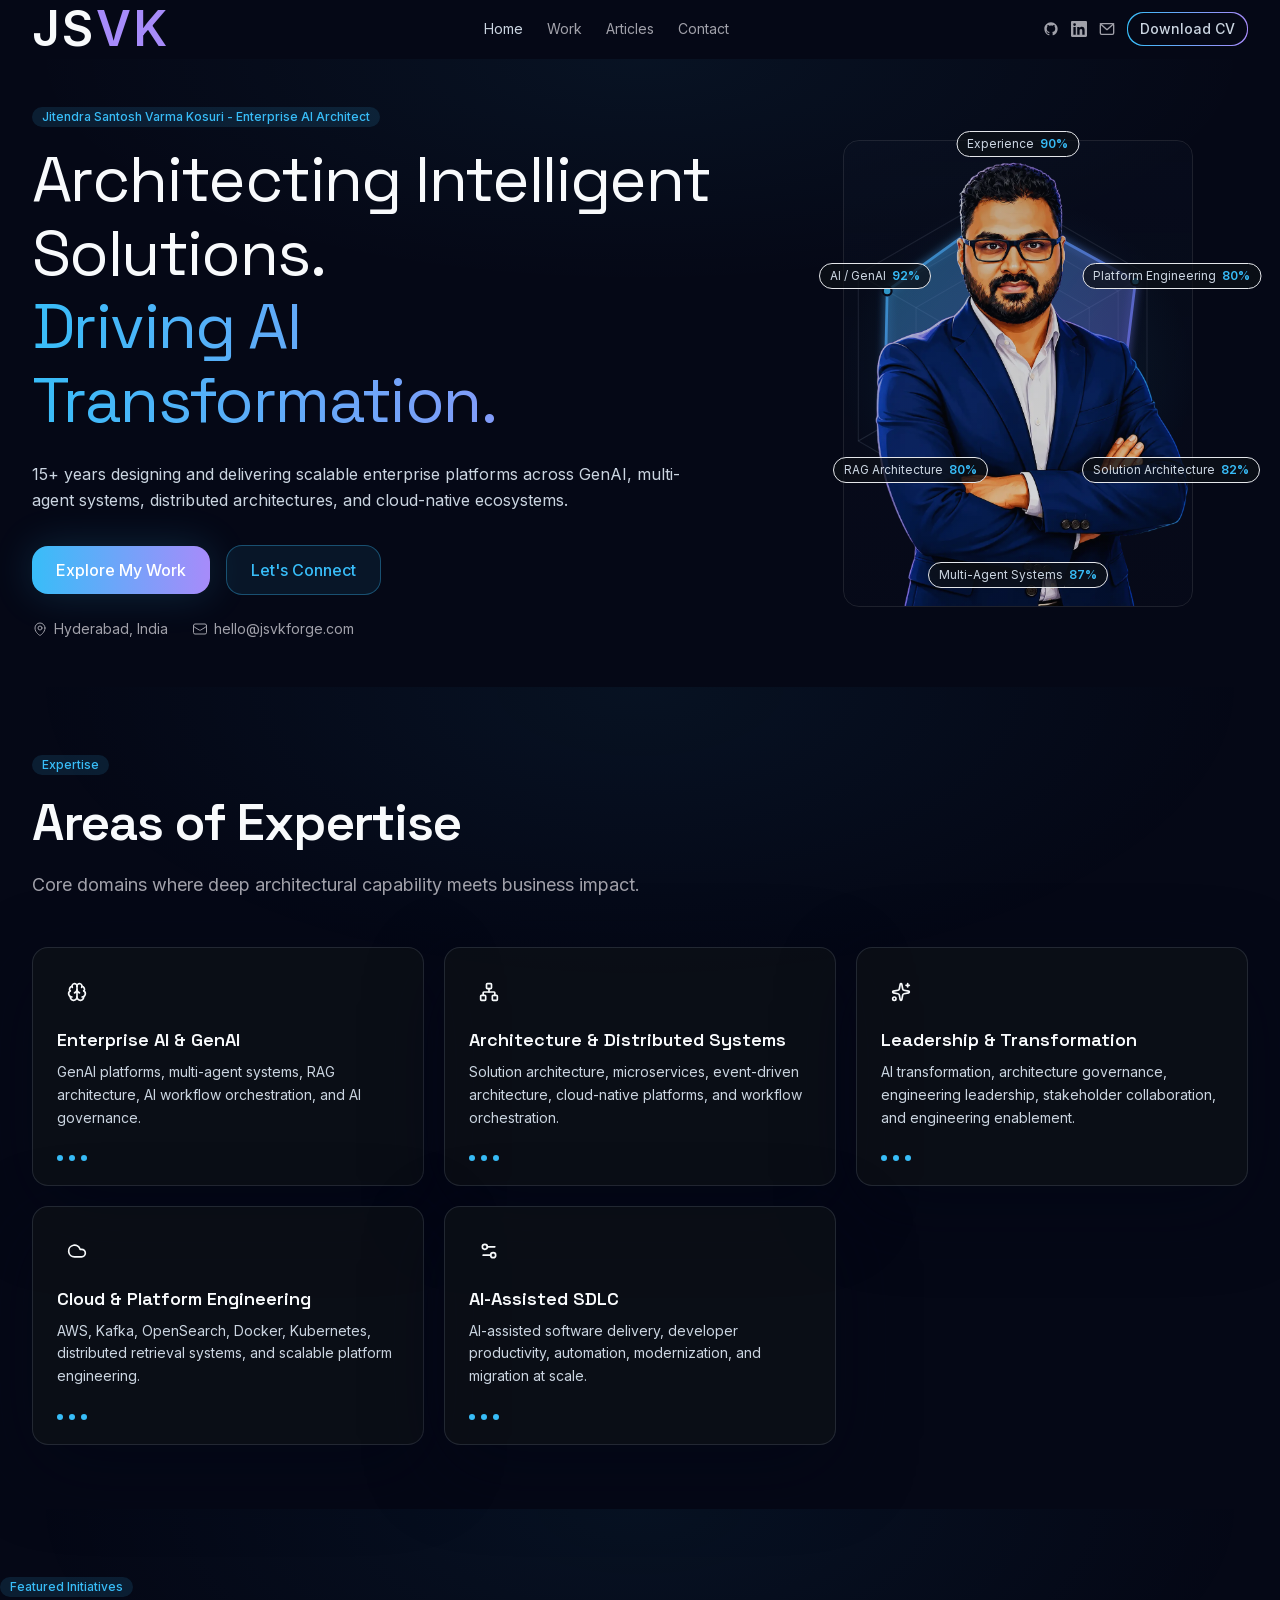
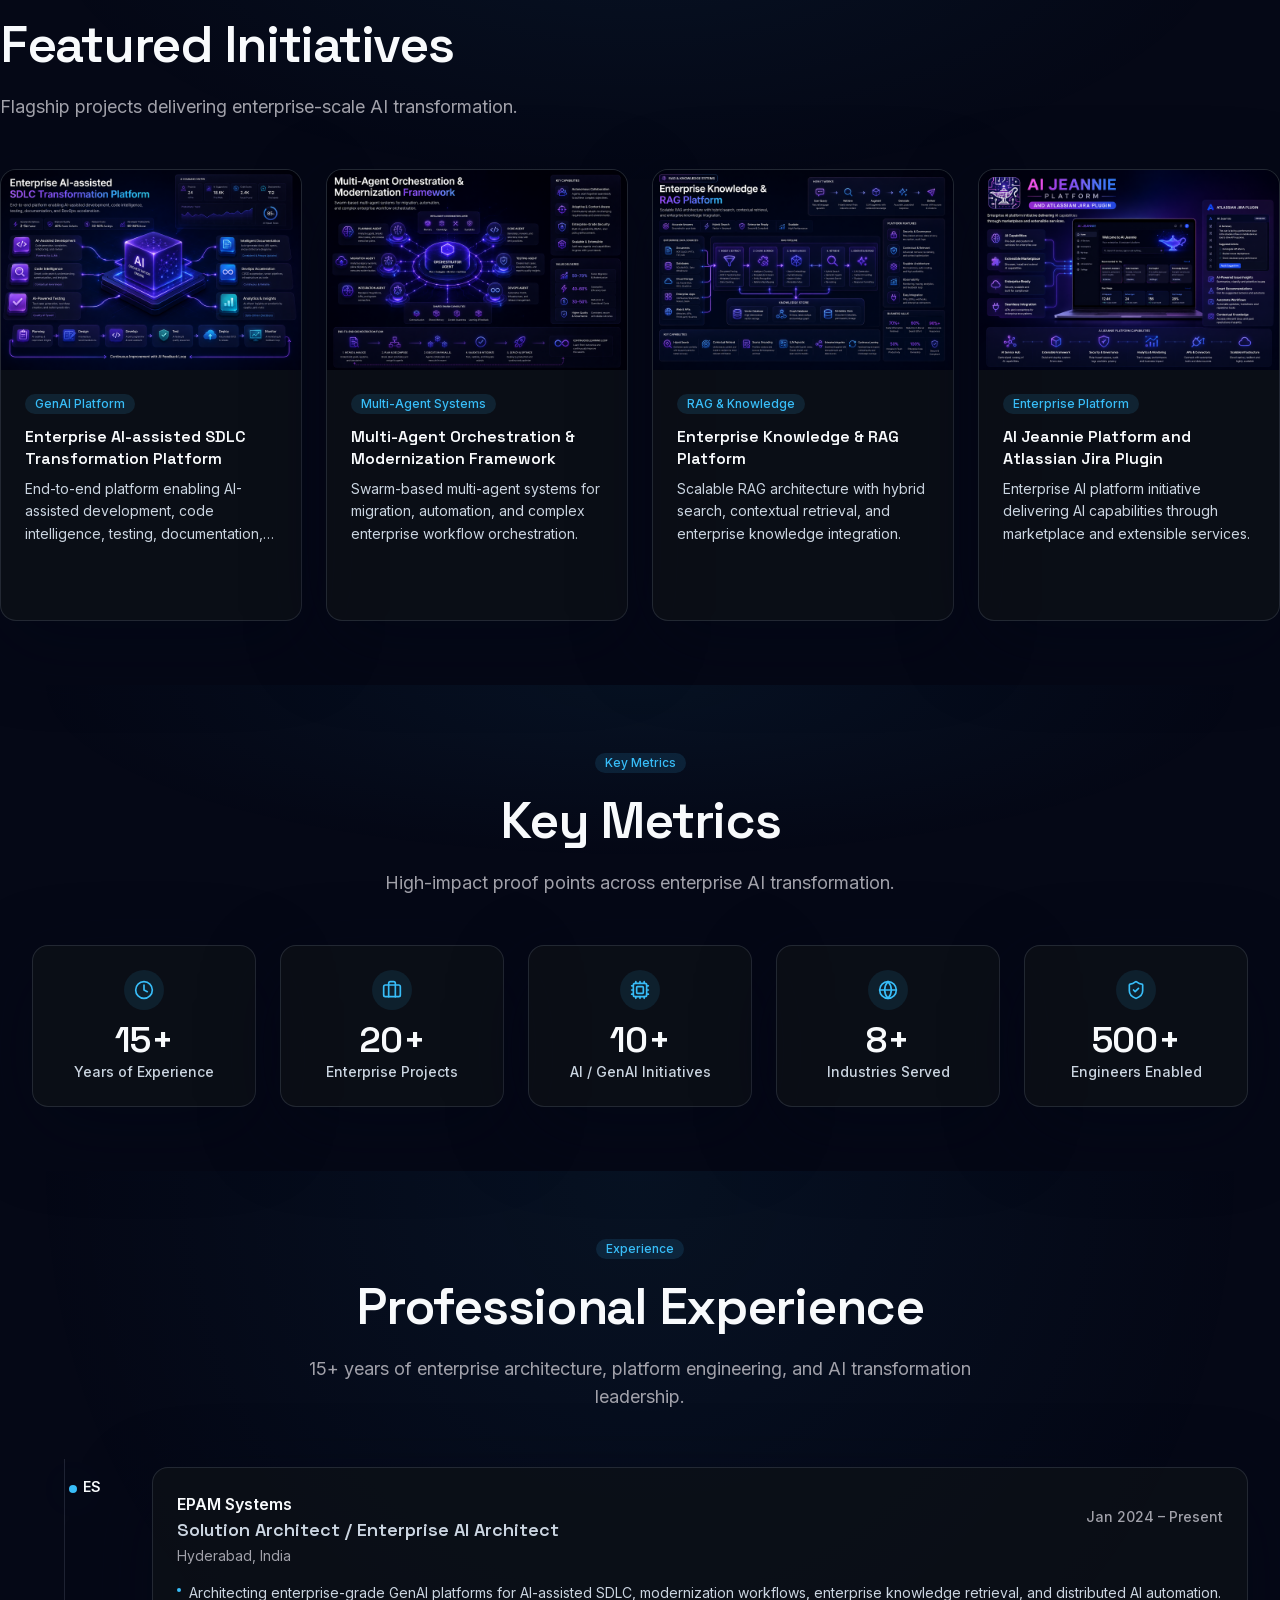
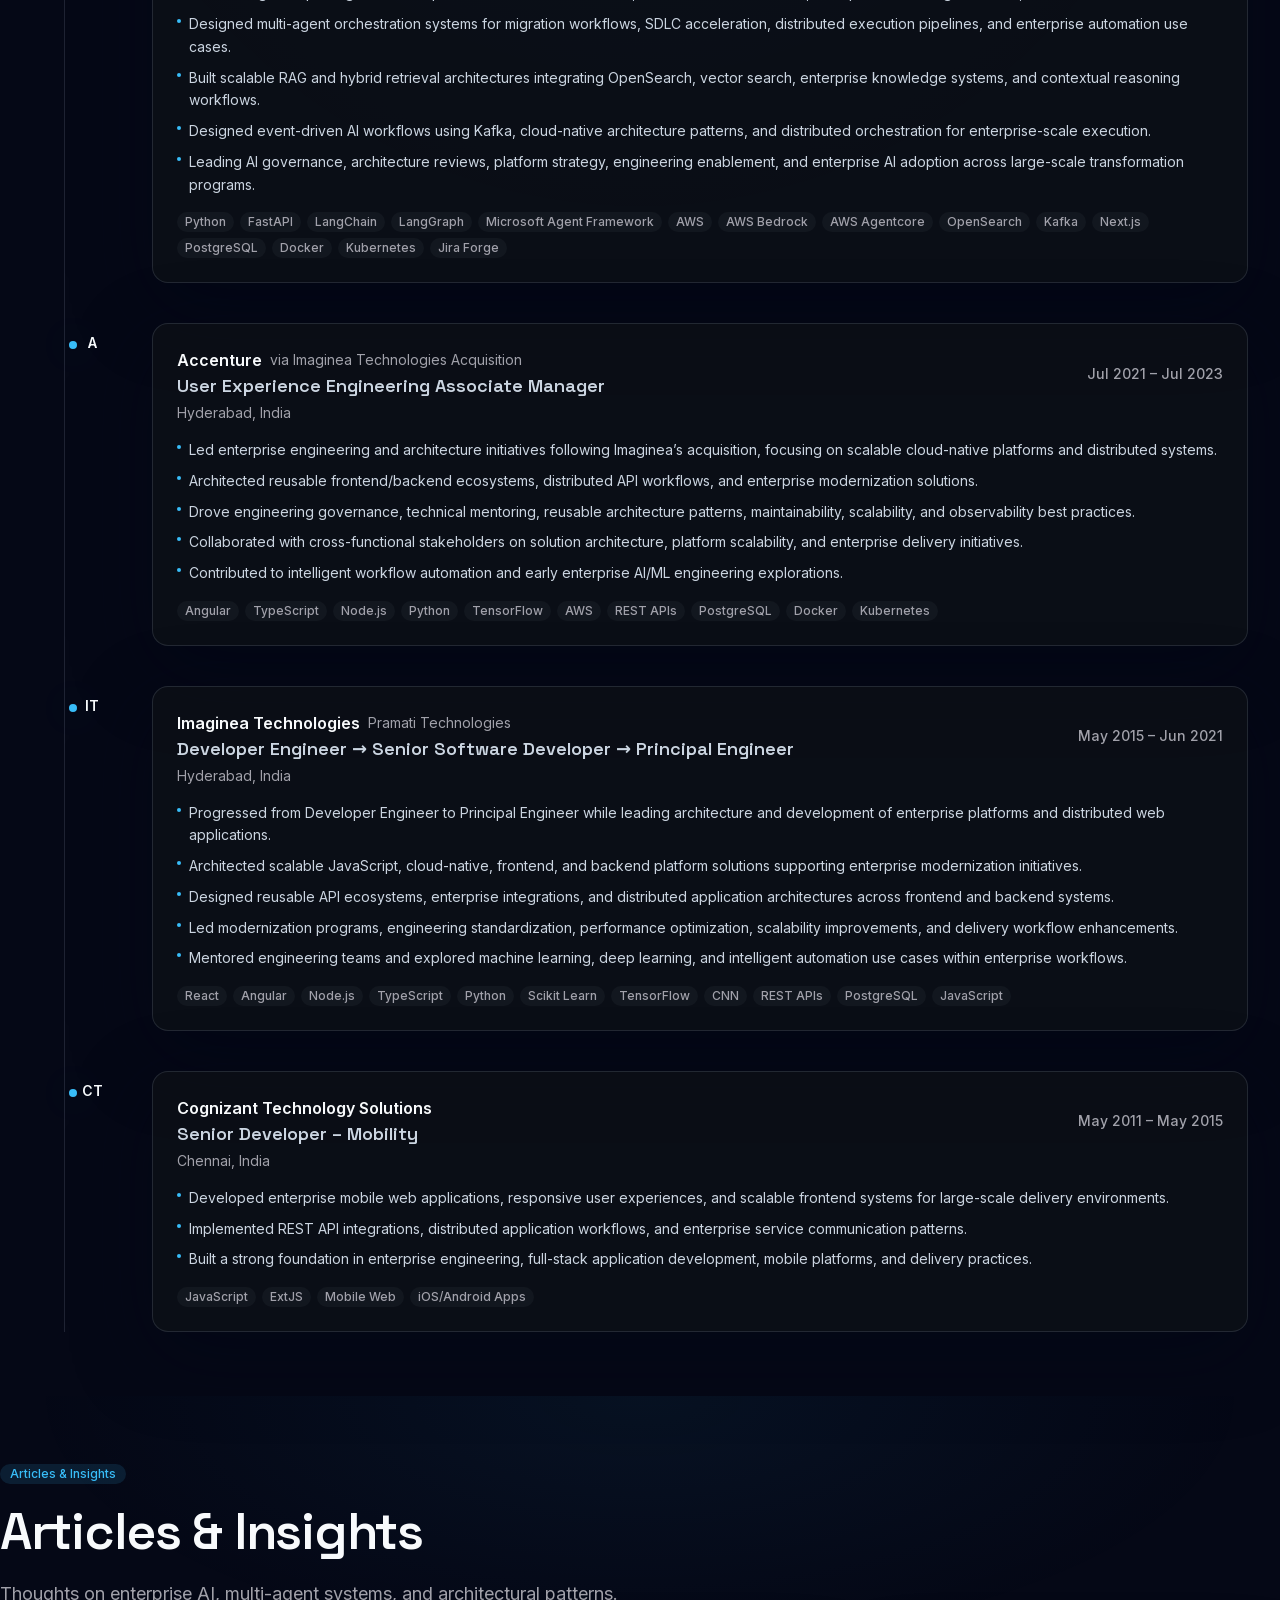
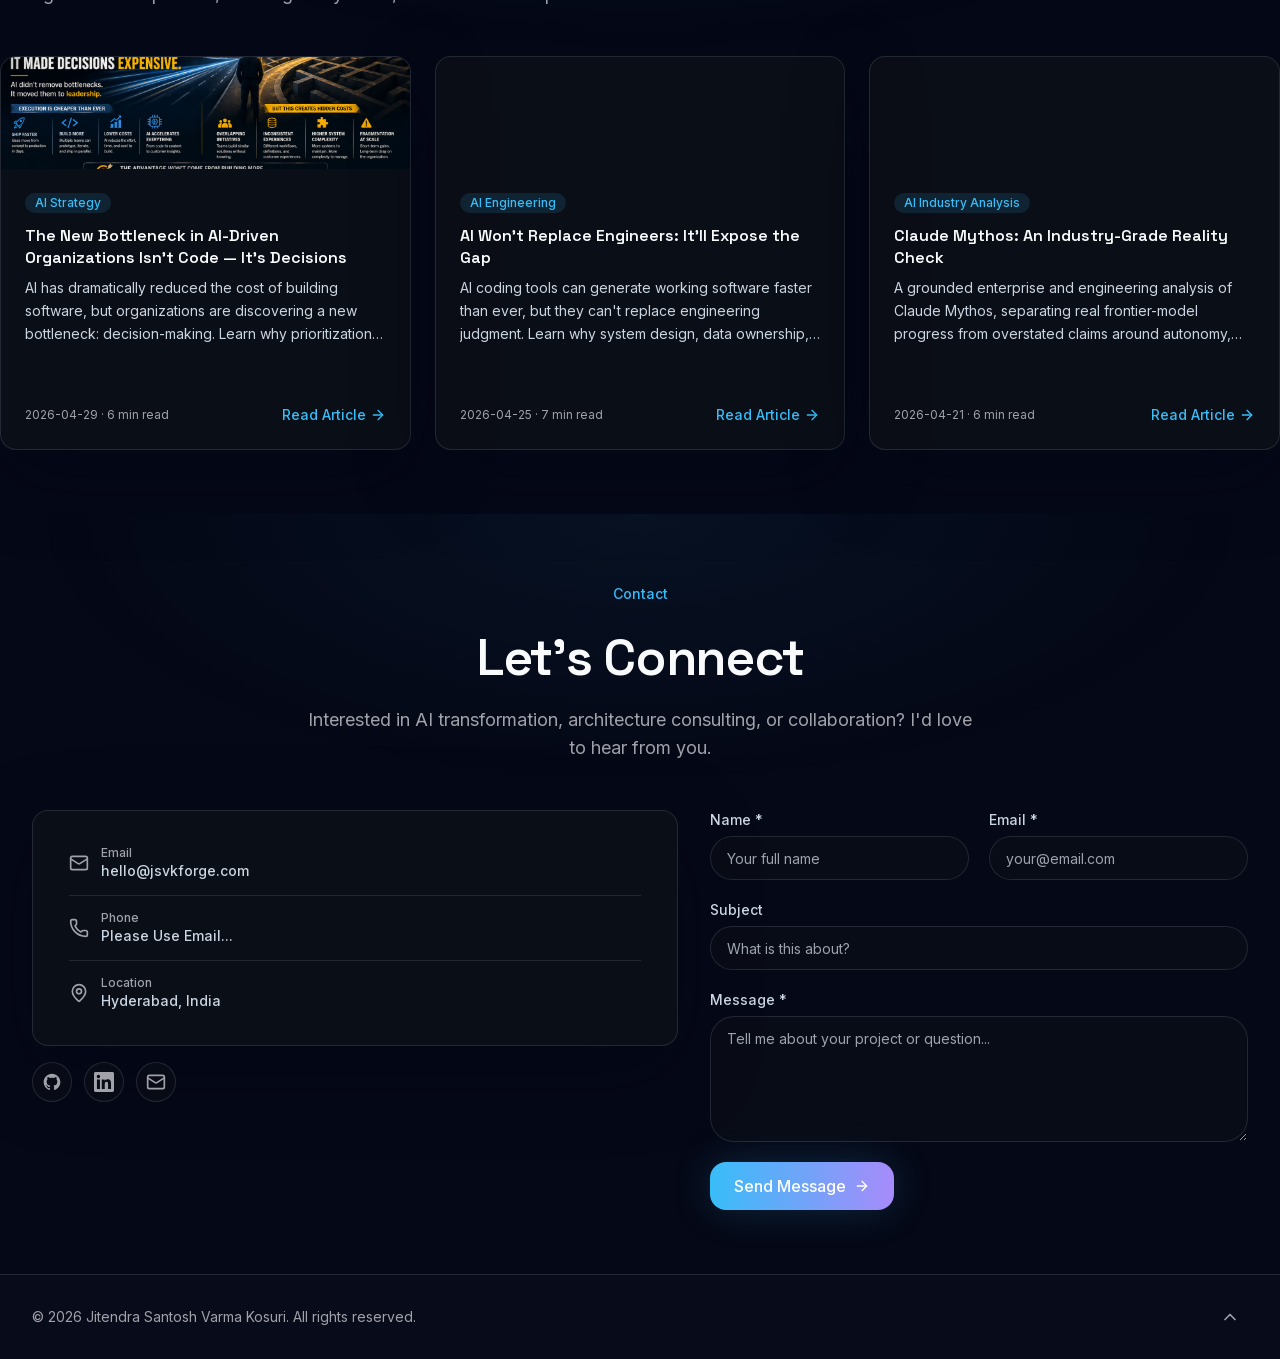
==== commit 885ae591: "updated html" ====
--- a/index.html
+++ b/index.html
@@ -1,2 +1,2 @@
-<!DOCTYPE html><!--noUl8aakBQZnC0OBiB4TM--><html lang="en" class="scroll-smooth"><head><meta charSet="utf-8"/><meta name="viewport" content="width=device-width, initial-scale=1"/><link rel="preload" href="/_next/static/media/36966cca54120369-s.p.woff2" as="font" crossorigin="" type="font/woff2"/><link rel="preload" href="/_next/static/media/e4af272ccee01ff0-s.p.woff2" as="font" crossorigin="" type="font/woff2"/><link rel="preload" as="image" href="/images/portrait.webp"/><link rel="stylesheet" href="/_next/static/css/61635d3defe4c0eb.css" data-precedence="next"/><link rel="preload" as="script" fetchPriority="low" href="/_next/static/chunks/webpack-45ac28c634575dc6.js"/><script src="/_next/static/chunks/4bd1b696-c023c6e3521b1417.js" async=""></script><script src="/_next/static/chunks/255-eb4aecc3ff015961.js" async=""></script><script src="/_next/static/chunks/main-app-753661a6c926d005.js" async=""></script><script src="/_next/static/chunks/909-a5da60d248a1c133.js" async=""></script><script src="/_next/static/chunks/409-0404a604300a0914.js" async=""></script><script src="/_next/static/chunks/app/layout-2e5af91d2eb5dd2b.js" async=""></script><script src="/_next/static/chunks/app/page-988e6386d035dca3.js" async=""></script><link rel="manifest" href="/manifest.webmanifest"/><meta name="theme-color" content="#050816"/><meta name="apple-mobile-web-app-capable" content="yes"/><meta name="apple-mobile-web-app-status-bar-style" content="black-translucent"/><meta name="apple-mobile-web-app-title" content="JSV Kosuri"/><link rel="apple-touch-icon" href="/icons/icon-192.png"/><meta name="next-size-adjust" content=""/><title>Jitendra Santosh Varma Kosuri — Enterprise GenAI Architect</title><meta name="description" content="Enterprise GenAI Architect, Solution Architecture Leader, Multi-Agent Systems Specialist, and RAG Architecture Expert."/><link rel="manifest" href="/manifest.webmanifest"/><meta name="keywords" content="Enterprise GenAI,Multi-Agent Systems,RAG Architecture,Enterprise AI,Solution Architecture,Platform Engineering,AI Transformation"/><link rel="canonical" href="https://jsvkosuri.com"/><meta name="mobile-web-app-capable" content="yes"/><meta name="apple-mobile-web-app-title" content="JSV Kosuri"/><meta name="apple-mobile-web-app-status-bar-style" content="black-translucent"/><meta property="og:title" content="Jitendra Santosh Varma Kosuri — Enterprise GenAI Architect"/><meta property="og:description" content="Enterprise GenAI Architect, Solution Architecture Leader, Multi-Agent Systems Specialist, and RAG Architecture Expert."/><meta property="og:url" content="https://jsvkosuri.com"/><meta property="og:site_name" content="Jitendra Santosh Varma Kosuri"/><meta property="og:image" content="https://jsvkosuri.com/og/home.png"/><meta property="og:image:width" content="1200"/><meta property="og:image:height" content="630"/><meta property="og:image:alt" content="Jitendra Santosh Varma Kosuri"/><meta property="og:type" content="website"/><meta name="twitter:card" content="summary_large_image"/><meta name="twitter:title" content="Jitendra Santosh Varma Kosuri — Enterprise GenAI Architect"/><meta name="twitter:description" content="Enterprise GenAI Architect, Solution Architecture Leader, Multi-Agent Systems Specialist, and RAG Architecture Expert."/><meta name="twitter:image" content="https://jsvkosuri.com/og/home.png"/><link rel="icon" href="/favicon.png" type="image/png"/><link rel="apple-touch-icon" href="/icons/icon-192.png"/><script src="/_next/static/chunks/polyfills-42372ed130431b0a.js" noModule=""></script></head><body class="__variable_f367f3 __variable_dd5b2f bg-background-page text-text-primary antialiased"><div hidden=""><!--$--><!--/$--></div><a href="#main-content" class="sr-only focus:not-sr-only focus:absolute focus:top-4 focus:left-4 z-[60] rounded-lg bg-accent-blue px-4 py-2 text-sm font-medium text-background-page">Skip to content</a><div class="flex min-h-screen flex-col"><header class="sticky top-0 z-50 border-b transition-colors duration-200 border-transparent bg-transparent"><nav class="mx-auto flex max-w-7xl items-center justify-between px-6 py-3 lg:px-8" aria-label="Main navigation"><a class="text-base text-[2rem] font-semibold tracking-wider transition-colors hover:text-text-secondary lg:text-[3rem]" href="/"><span class="text-text-primary">JS</span><span class="text-accent-purple">VK</span></a><div class="hidden items-center gap-6 md:flex"><a aria-current="page" class="text-sm transition-colors hover:text-text-secondary text-text-secondary" href="/#home">Home</a><a class="text-sm transition-colors hover:text-text-secondary text-text-muted" href="/#experience">Work</a><a class="text-sm transition-colors hover:text-text-secondary text-text-muted" href="/#articles">Articles</a><a class="text-sm transition-colors hover:text-text-secondary text-text-muted" href="/#contact">Contact</a></div><div class="hidden items-center gap-3 md:flex"><a href="https://github.com/JSantoshVarmaKosuri" target="_blank" rel="noopener noreferrer" aria-label="GitHub" class="text-text-muted transition-colors hover:text-text-secondary"><svg class="h-4 w-4" viewBox="0 0 24 24" fill="currentColor" xmlns="http://www.w3.org/2000/svg"><path d="M12 2C6.477 2 2 6.477 2 12c0 4.42 2.865 8.166 6.839 9.489.5.092.682-.217.682-.482 0-.237-.009-.866-.013-1.7-2.782.604-3.369-1.34-3.369-1.34-.454-1.156-1.11-1.463-1.11-1.463-.908-.62.069-.608.069-.608 1.003.07 1.531 1.03 1.531 1.03.892 1.529 2.341 1.087 2.91.831.092-.646.35-1.086.636-1.336-2.22-.253-4.555-1.11-4.555-4.943 0-1.091.39-1.984 1.029-2.683-.103-.253-.446-1.27.098-2.647 0 0 .84-.269 2.75 1.025A9.578 9.578 0 0112 6.836c.85.004 1.705.114 2.504.336 1.909-1.294 2.747-1.025 2.747-1.025.546 1.377.203 2.394.1 2.647.64.699 1.028 1.592 1.028 2.683 0 3.842-2.339 4.687-4.566 4.935.359.309.678.919.678 1.852 0 1.336-.012 2.415-.012 2.743 0 .267.18.578.688.48C19.138 20.163 22 16.418 22 12c0-5.523-4.477-10-10-10z"></path></svg></a><a href="https://www.linkedin.com/in/jitendrasantoshvarmakosuri" target="_blank" rel="noopener noreferrer" aria-label="LinkedIn" class="text-text-muted transition-colors hover:text-text-secondary"><svg class="h-4 w-4" viewBox="0 0 24 24" fill="currentColor" xmlns="http://www.w3.org/2000/svg"><path d="M20.447 20.452h-3.554v-5.569c0-1.328-.027-3.037-1.852-3.037-1.853 0-2.136 1.445-2.136 2.939v5.667H9.351V9h3.414v1.561h.046c.477-.9 1.637-1.85 3.37-1.85 3.601 0 4.267 2.37 4.267 5.455v6.286zM5.337 7.433a2.062 2.062 0 01-2.063-2.065 2.064 2.064 0 112.063 2.065zm1.782 13.019H3.555V9h3.564v11.452zM22.225 0H1.771C.792 0 0 .774 0 1.729v20.542C0 23.227.792 24 1.771 24h20.451C23.2 24 24 23.227 24 22.271V1.729C24 .774 23.2 0 22.222 0h.003z"></path></svg></a><a href="mailto:hello@jsvkforge.com" rel="noopener noreferrer" aria-label="Email" class="text-text-muted transition-colors hover:text-text-secondary"><svg class="h-4 w-4" viewBox="0 0 24 24" fill="none" stroke="currentColor" stroke-width="2" stroke-linecap="round" stroke-linejoin="round" xmlns="http://www.w3.org/2000/svg"><rect x="2" y="4" width="20" height="16" rx="2"></rect><path d="M22 4L12 13L2 4"></path></svg></a><div class="rounded-lg bg-gradient-to-r from-accent-blue to-accent-purple p-[1px]"><a href="https://docs.google.com/document/d/1RDnSFEjE0doSJ6R_P3KXgy2J-gReIeCc/edit?usp=sharing&amp;ouid=115228987262110688343&amp;rtpof=true&amp;sd=true" target="_blank" class="inline-flex items-center justify-center rounded-lg bg-background-page px-3 py-1.5 text-sm font-medium text-text-secondary transition-colors hover:text-text-primary">Download CV</a></div></div><button type="button" class="ml-2 rounded-md p-2 text-text-muted transition-colors hover:text-text-secondary md:hidden" aria-label="Open menu" aria-expanded="false"><svg class="h-5 w-5" viewBox="0 0 24 24" fill="none" stroke="currentColor" stroke-width="2" stroke-linecap="round" stroke-linejoin="round" xmlns="http://www.w3.org/2000/svg"><line x1="3" y1="6" x2="21" y2="6"></line><line x1="3" y1="12" x2="21" y2="12"></line><line x1="3" y1="18" x2="21" y2="18"></line></svg></button></nav><div class="overflow-hidden transition-all duration-200 ease-in-out max-h-0 opacity-0" role="dialog" aria-modal="true" aria-label="Mobile navigation"><div class="rounded-2xl border p-6 border-border-subtle bg-glass-elevated shadow-card backdrop-blur-md hover:border-border-strong mx-4 mt-1"><div class="flex flex-col gap-4 py-4"><a aria-current="page" class="text-sm transition-colors hover:text-text-secondary text-text-secondary" href="/#home">Home</a><a class="text-sm transition-colors hover:text-text-secondary text-text-muted" href="/#experience">Work</a><a class="text-sm transition-colors hover:text-text-secondary text-text-muted" href="/#articles">Articles</a><a class="text-sm transition-colors hover:text-text-secondary text-text-muted" href="/#contact">Contact</a><hr class="border-border-subtle"/><a href="https://docs.google.com/document/d/1RDnSFEjE0doSJ6R_P3KXgy2J-gReIeCc/edit?usp=sharing&amp;ouid=115228987262110688343&amp;rtpof=true&amp;sd=true" target="_blank" class="inline-flex items-center justify-center rounded-lg bg-gradient-to-r from-accent-blue to-accent-purple px-3 py-2 text-sm font-medium text-text-secondary transition-colors hover:opacity-90">Download CV</a><hr class="border-border-subtle"/><div class="flex items-center gap-3"><a href="https://github.com/JSantoshVarmaKosuri" target="_blank" rel="noopener noreferrer" aria-label="GitHub" class="text-text-muted transition-colors hover:text-text-secondary"><svg class="h-4 w-4" viewBox="0 0 24 24" fill="currentColor" xmlns="http://www.w3.org/2000/svg"><path d="M12 2C6.477 2 2 6.477 2 12c0 4.42 2.865 8.166 6.839 9.489.5.092.682-.217.682-.482 0-.237-.009-.866-.013-1.7-2.782.604-3.369-1.34-3.369-1.34-.454-1.156-1.11-1.463-1.11-1.463-.908-.62.069-.608.069-.608 1.003.07 1.531 1.03 1.531 1.03.892 1.529 2.341 1.087 2.91.831.092-.646.35-1.086.636-1.336-2.22-.253-4.555-1.11-4.555-4.943 0-1.091.39-1.984 1.029-2.683-.103-.253-.446-1.27.098-2.647 0 0 .84-.269 2.75 1.025A9.578 9.578 0 0112 6.836c.85.004 1.705.114 2.504.336 1.909-1.294 2.747-1.025 2.747-1.025.546 1.377.203 2.394.1 2.647.64.699 1.028 1.592 1.028 2.683 0 3.842-2.339 4.687-4.566 4.935.359.309.678.919.678 1.852 0 1.336-.012 2.415-.012 2.743 0 .267.18.578.688.48C19.138 20.163 22 16.418 22 12c0-5.523-4.477-10-10-10z"></path></svg></a><a href="https://www.linkedin.com/in/jitendrasantoshvarmakosuri" target="_blank" rel="noopener noreferrer" aria-label="LinkedIn" class="text-text-muted transition-colors hover:text-text-secondary"><svg class="h-4 w-4" viewBox="0 0 24 24" fill="currentColor" xmlns="http://www.w3.org/2000/svg"><path d="M20.447 20.452h-3.554v-5.569c0-1.328-.027-3.037-1.852-3.037-1.853 0-2.136 1.445-2.136 2.939v5.667H9.351V9h3.414v1.561h.046c.477-.9 1.637-1.85 3.37-1.85 3.601 0 4.267 2.37 4.267 5.455v6.286zM5.337 7.433a2.062 2.062 0 01-2.063-2.065 2.064 2.064 0 112.063 2.065zm1.782 13.019H3.555V9h3.564v11.452zM22.225 0H1.771C.792 0 0 .774 0 1.729v20.542C0 23.227.792 24 1.771 24h20.451C23.2 24 24 23.227 24 22.271V1.729C24 .774 23.2 0 22.222 0h.003z"></path></svg></a><a href="mailto:hello@jsvkforge.com" rel="noopener noreferrer" aria-label="Email" class="text-text-muted transition-colors hover:text-text-secondary"><svg class="h-4 w-4" viewBox="0 0 24 24" fill="none" stroke="currentColor" stroke-width="2" stroke-linecap="round" stroke-linejoin="round" xmlns="http://www.w3.org/2000/svg"><rect x="2" y="4" width="20" height="16" rx="2"></rect><path d="M22 4L12 13L2 4"></path></svg></a></div></div></div></div></header><main id="main-content" class="flex-1"><script id="person-schema" type="application/ld+json">{"@context":"https://schema.org","@type":"Person","name":"Jitendra Santosh Varma Kosuri","jobTitle":"Jitendra Santosh Varma Kosuri - Enterprise AI Architect","description":"15+ years designing and delivering scalable enterprise platforms across GenAI, multi-agent systems, distributed architectures, and cloud-native ecosystems.","url":"https://jsvkosuri.com","sameAs":["https://www.linkedin.com/in/jitendrasantoshvarmakosuri"],"locationCreated":{"@type":"Place","address":{"@type":"PostalAddress","addressLocality":"Hyderabad, India"}}}</script><script id="website-schema" type="application/ld+json">{"@context":"https://schema.org","@type":"WebSite","name":"Jitendra Santosh Varma Kosuri","url":"https://jsvkosuri.com","description":"Enterprise GenAI Architect, Solution Architecture Leader, Multi-Agent Systems Specialist, and RAG Architecture Expert.","publisher":{"@type":"Person","name":"Jitendra Santosh Varma Kosuri"}}</script><section id="home" class="py-12 relative ambient-glow"><div class="mx-auto w-full max-w-7xl px-0"><div class="mx-auto w-full max-w-7xl px-6 lg:px-8"><div class="grid grid-cols-1 gap-12 lg:grid-cols-[1.2fr_0.8fr] lg:gap-16"><div class="animate-fade-up delay-0 flex flex-col"><span class="inline-flex items-center rounded-md px-2.5 py-0.5 text-xs font-medium bg-[rgba(56,189,248,0.12)] text-accent-blue mb-4 w-fit">Jitendra Santosh Varma Kosuri - Enterprise AI Architect</span><h1 class="text-hero font-display leading-[1.15] tracking-tight text-text-primary"><span class="block">Architecting Intelligent Solutions.</span><span class="block bg-gradient-to-r from-accent-blue to-accent-purple bg-clip-text text-transparent">Driving AI Transformation.</span></h1><p class="mt-6 max-w-2xl text-base leading-relaxed text-text-secondary">15+ years designing and delivering scalable enterprise platforms across GenAI, multi-agent systems, distributed architectures, and cloud-native ecosystems.</p><div class="mt-8 flex flex-col gap-3 sm:flex-row sm:items-center sm:gap-4"><a href="#experience" class="inline-flex items-center justify-center gap-2 rounded-lg font-medium transition-all duration-200 focus-visible:outline-none focus-visible:ring-2 focus-visible:ring-offset-2 focus-visible:ring-offset-background-page disabled:pointer-events-none disabled:opacity-50 bg-gradient-to-r from-accent-blue to-accent-purple text-white shadow-glow-blue hover:shadow-[0_0_40px_rgba(56,189,248,0.3)] focus-visible:ring-accent-blue px-6 py-3 text-base">Explore My Work</a><a href="#contact" class="inline-flex items-center justify-center gap-2 rounded-lg font-medium transition-all duration-200 focus-visible:outline-none focus-visible:ring-2 focus-visible:ring-offset-2 focus-visible:ring-offset-background-page disabled:pointer-events-none disabled:opacity-50 border border-border-accent bg-[rgba(56,189,248,0.08)] text-accent-blue hover:bg-[rgba(56,189,248,0.14)] focus-visible:ring-accent-blue px-6 py-3 text-base">Let&#x27;s Connect</a></div><div class="mt-6 flex flex-wrap items-center gap-x-6 gap-y-2 text-sm text-text-muted"><span class="flex items-center gap-1.5"><svg class="h-4 w-4 shrink-0" fill="none" viewBox="0 0 24 24" stroke="currentColor" stroke-width="1.5"><path stroke-linecap="round" stroke-linejoin="round" d="M15 10.5a3 3 0 1 1-6 0 3 3 0 0 1 6 0Z"></path><path stroke-linecap="round" stroke-linejoin="round" d="M19.5 10.5c0 7.142-7.5 11.25-7.5 11.25S4.5 17.642 4.5 10.5a7.5 7.5 0 1 1 15 0Z"></path></svg>Hyderabad, India</span><span class="flex items-center gap-1.5"><svg class="h-4 w-4 shrink-0" fill="none" viewBox="0 0 24 24" stroke="currentColor" stroke-width="1.5"><path stroke-linecap="round" stroke-linejoin="round" d="M21.75 6.75v10.5a2.25 2.25 0 0 1-2.25 2.25h-15a2.25 2.25 0 0 1-2.25-2.25V6.75m19.5 0A2.25 2.25 0 0 0 19.5 4.5h-15a2.25 2.25 0 0 0-2.25 2.25m19.5 0v.243a2.25 2.25 0 0 1-1.07 1.916l-7.5 4.615a2.25 2.25 0 0 1-2.36 0L3.32 8.91a2.25 2.25 0 0 1-1.07-1.916V6.75"></path></svg><a href="mailto:hello@jsvkforge.com" class="hover:text-text-primary transition-colors">hello@jsvkforge.com</a></span></div></div><div class="animate-fade-up delay-200 flex items-center justify-center"><div class="relative flex items-center justify-center"><div class="ambient-glow-lg absolute inset-0 -z-20"></div><div class="absolute inset-[-75px] flex items-center justify-center"><div class="relative h-[360px] w-[360px] sm:h-[540px] sm:w-[540px]"><svg viewBox="0 0 456 456" class="w-full h-full" role="img" aria-label="Capability radar chart showing expertise areas"><title>Capability Radar Chart</title><desc>Experience: 90%, AI / GenAI: 92%, RAG Architecture: 80%, Multi-Agent Systems: 87%, Solution Architecture: 82%, Platform Engineering: 80%</desc><defs><linearGradient id="radar-fill" x1="0%" y1="0%" x2="100%" y2="100%"><stop offset="0%" stop-color="#38bdf8" stop-opacity="0.28"></stop><stop offset="100%" stop-color="#8b5cf6" stop-opacity="0.28"></stop></linearGradient><linearGradient id="radar-stroke" x1="0%" y1="0%" x2="100%" y2="100%"><stop offset="0%" stop-color="#38bdf8"></stop><stop offset="100%" stop-color="#8b5cf6"></stop></linearGradient><filter id="radar-glow" x="-20%" y="-20%" width="140%" height="140%"><feGaussianBlur stdDeviation="4" result="blur"></feGaussianBlur><feMerge><feMergeNode in="blur"></feMergeNode><feMergeNode in="SourceGraphic"></feMergeNode></feMerge></filter></defs><polygon points="214,183.6 240.32717227504693,198.8 240.32717227504693,229.2 214,244.4 187.67282772495307,229.20000000000002 187.67282772495307,198.79999999999998" fill="none" stroke="rgba(148, 163, 184, 0.18)" stroke-width="1"></polygon><polygon points="214,153.2 266.65434455009387,183.6 266.65434455009387,244.39999999999998 214,274.8 161.34565544990613,244.40000000000003 161.34565544990613,183.6" fill="none" stroke="rgba(148, 163, 184, 0.18)" stroke-width="1"></polygon><polygon points="214,122.8 292.98151682514083,168.4 292.98151682514083,259.59999999999997 214,305.2 135.01848317485923,259.6 135.0184831748592,168.39999999999998" fill="none" stroke="rgba(148, 163, 184, 0.18)" stroke-width="1"></polygon><polygon points="214,92.39999999999999 319.30868910018773,153.2 319.30868910018773,274.79999999999995 214,335.6 108.69131089981228,274.80000000000007 108.69131089981227,153.2" fill="none" stroke="rgba(148, 163, 184, 0.18)" stroke-width="1"></polygon><polygon points="214,62 345.63586137523464,138 345.6358613752347,290 214,366 82.36413862476536,290.00000000000006 82.36413862476533,138" fill="none" stroke="rgba(148, 163, 184, 0.18)" stroke-width="1"></polygon><line x1="214" y1="214" x2="214" y2="62" stroke="rgba(148, 163, 184, 0.2)" stroke-width="1"></line><line x1="214" y1="214" x2="345.63586137523464" y2="138" stroke="rgba(148, 163, 184, 0.2)" stroke-width="1"></line><line x1="214" y1="214" x2="345.6358613752347" y2="290" stroke="rgba(148, 163, 184, 0.2)" stroke-width="1"></line><line x1="214" y1="214" x2="214" y2="366" stroke="rgba(148, 163, 184, 0.2)" stroke-width="1"></line><line x1="214" y1="214" x2="82.36413862476536" y2="290.00000000000006" stroke="rgba(148, 163, 184, 0.2)" stroke-width="1"></line><line x1="214" y1="214" x2="82.36413862476533" y2="138" stroke="rgba(148, 163, 184, 0.2)" stroke-width="1"></line><polygon points="214,77.19999999999999 335.1049924652159,144.07999999999998 319.30868910018773,274.79999999999995 214,346.24 106.0585936723076,276.32000000000005 108.69131089981227,153.2" fill="url(#radar-fill)" stroke="url(#radar-stroke)" stroke-width="2.5" stroke-linejoin="round" filter="url(#radar-glow)"></polygon><circle cx="214" cy="77.19999999999999" r="4" fill="#38bdf8" stroke="#050816" stroke-width="2"></circle><circle cx="335.1049924652159" cy="144.07999999999998" r="4" fill="#38bdf8" stroke="#050816" stroke-width="2"></circle><circle cx="319.30868910018773" cy="274.79999999999995" r="4" fill="#38bdf8" stroke="#050816" stroke-width="2"></circle><circle cx="214" cy="346.24" r="4" fill="#38bdf8" stroke="#050816" stroke-width="2"></circle><circle cx="106.0585936723076" cy="276.32000000000005" r="4" fill="#38bdf8" stroke="#050816" stroke-width="2"></circle><circle cx="108.69131089981227" cy="153.2" r="4" fill="#38bdf8" stroke="#050816" stroke-width="2"></circle></svg><div class="pointer-events-none absolute inset-0 z-30"><div class="absolute flex items-center gap-1 rounded-full border border-accent/30 bg-[rgba(13,17,23,0.75)] px-2 py-0.5 text-[10px] backdrop-blur-md sm:gap-1.5 sm:px-2.5 sm:py-1 sm:text-xs top-[10%] left-1/2 -translate-x-1/2 -translate-y-full" role="presentation" aria-hidden="true"><span class="text-text-secondary">Experience</span><span class="font-semibold text-accent-blue">90<!-- -->%</span></div><div class="absolute flex items-center gap-1 rounded-full border border-accent/30 bg-[rgba(13,17,23,0.75)] px-2 py-0.5 text-[10px] backdrop-blur-md sm:gap-1.5 sm:px-2.5 sm:py-1 sm:text-xs top-[32%] right-[45%] -translate-x-full -translate-y-1/2" role="presentation" aria-hidden="true"><span class="text-text-secondary">AI / GenAI</span><span class="font-semibold text-accent-blue">92<!-- -->%</span></div><div class="absolute flex items-center gap-1 rounded-full border border-accent/30 bg-[rgba(13,17,23,0.75)] px-2 py-0.5 text-[10px] backdrop-blur-md sm:gap-1.5 sm:px-2.5 sm:py-1 sm:text-xs bottom-[32%] right-[25%] -translate-x-full translate-y-1/2" role="presentation" aria-hidden="true"><span class="text-text-secondary">RAG Architecture</span><span class="font-semibold text-accent-blue">80<!-- -->%</span></div><div class="absolute flex items-center gap-1 rounded-full border border-accent/30 bg-[rgba(13,17,23,0.75)] px-2 py-0.5 text-[10px] backdrop-blur-md sm:gap-1.5 sm:px-2.5 sm:py-1 sm:text-xs bottom-[15%] left-1/2 -translate-x-1/2 translate-y-full" role="presentation" aria-hidden="true"><span class="text-text-secondary">Multi-Agent Systems</span><span class="font-semibold text-accent-blue">87<!-- -->%</span></div><div class="absolute flex items-center gap-1 rounded-full border border-accent/30 bg-[rgba(13,17,23,0.75)] px-2 py-0.5 text-[10px] backdrop-blur-md sm:gap-1.5 sm:px-2.5 sm:py-1 sm:text-xs bottom-[32%] left-[45%] translate-x-1/2 translate-y-1/2" role="presentation" aria-hidden="true"><span class="text-text-secondary">Solution Architecture</span><span class="font-semibold text-accent-blue">82<!-- -->%</span></div><div class="absolute flex items-center gap-1 rounded-full border border-accent/30 bg-[rgba(13,17,23,0.75)] px-2 py-0.5 text-[10px] backdrop-blur-md sm:gap-1.5 sm:px-2.5 sm:py-1 sm:text-xs top-[32%] left-[45%] translate-x-1/2 -translate-y-1/2" role="presentation" aria-hidden="true"><span class="text-text-secondary">Platform Engineering</span><span class="font-semibold text-accent-blue">80<!-- -->%</span></div></div></div></div><div class="relative z-10 w-full max-w-[240px] sm:max-w-[350px]"><div class="relative aspect-[3/4] w-full overflow-hidden rounded-2xl border border-white/10"><img src="/images/portrait.webp" alt="Jitendra Santosh Varma Kosuri" class="aspect-[3/4] h-full w-full rounded-2xl object-cover" loading="eager"/><div class="absolute inset-0 rounded-2xl" style="background:linear-gradient(180deg, rgba(15, 23, 42, 0.28) 0%, rgba(15, 23, 42, 0.15) 100%)"></div></div></div></div></div></div></div></div></section><!--$?--><template id="B:0"></template><div class="mx-auto w-full max-w-7xl animate-pulse rounded-2xl bg-background-elevated/30 py-24" aria-hidden="true"></div><!--/$--><!--$?--><template id="B:1"></template><div class="mx-auto w-full max-w-7xl animate-pulse rounded-2xl bg-background-elevated/30 py-24" aria-hidden="true"></div><!--/$--><!--$?--><template id="B:2"></template><div class="mx-auto w-full max-w-7xl animate-pulse rounded-2xl bg-background-elevated/30 py-24" aria-hidden="true"></div><!--/$--><!--$?--><template id="B:3"></template><div class="mx-auto w-full max-w-7xl animate-pulse rounded-2xl bg-background-elevated/30 py-24" aria-hidden="true"></div><!--/$--><!--$?--><template id="B:4"></template><div class="mx-auto w-full max-w-7xl animate-pulse rounded-2xl bg-background-elevated/30 py-24" aria-hidden="true"></div><!--/$--><!--$?--><template id="B:5"></template><div class="mx-auto w-full max-w-7xl animate-pulse rounded-2xl bg-background-elevated/30 py-24" aria-hidden="true"></div><!--/$--><!--$--><!--/$--></main><footer class="border-t border-border-subtle bg-background-section"><div class="mx-auto flex max-w-7xl items-center justify-between px-6 py-6 lg:px-8"><p class="text-sm text-text-muted">© <!-- -->2026<!-- --> <!-- -->Jitendra Santosh Varma Kosuri<!-- -->. All rights reserved.</p><a href="#home" aria-label="Back to top" class="rounded-lg p-2 text-text-muted transition-colors hover:bg-[rgba(148,163,184,0.08)] hover:text-text-secondary"><svg class="h-5 w-5" viewBox="0 0 24 24" fill="none" stroke="currentColor" stroke-width="2" stroke-linecap="round" stroke-linejoin="round" xmlns="http://www.w3.org/2000/svg"><polyline points="18 15 12 9 6 15"></polyline></svg></a></div></footer></div><script>requestAnimationFrame(function(){$RT=performance.now()});</script><script src="/_next/static/chunks/webpack-45ac28c634575dc6.js" id="_R_" async=""></script><div hidden id="S:0"><section class="py-16 relative ambient-glow"><div class="mx-auto w-full max-w-7xl px-0"><div class="mx-auto w-full max-w-7xl px-6 lg:px-8"><div class="animate-fade-up delay-0"><span class="inline-flex items-center rounded-md px-2.5 py-0.5 text-xs font-medium bg-[rgba(56,189,248,0.12)] text-accent-blue mb-4 w-fit">Expertise</span><h2 class="font-display font-semibold leading-tight tracking-tight text-text-primary text-h2">Areas of Expertise</h2><p class="mt-4 text-base text-text-muted sm:text-lg">Core domains where deep architectural capability meets business impact.</p></div><div class="mt-12 grid grid-cols-1 gap-5 md:grid-cols-3 2xl:grid-cols-5 2xl:gap-6"><div class="flex h-full"><div class="animate-fade-up" style="animation-delay:100ms"><div class="rounded-2xl border p-6 border-border-subtle bg-glass-default shadow-card backdrop-blur-md transition-all duration-200 hover:border-border-accent hover:shadow-glow-blue-soft hover:-translate-y-0.5 flex flex-col"><div class="flex h-10 w-10 items-center justify-center rounded-xl"><svg xmlns="http://www.w3.org/2000/svg" width="24" height="24" viewBox="0 0 24 24" fill="none" stroke="currentColor" stroke-width="2" stroke-linecap="round" stroke-linejoin="round" class="lucide lucide-brain h-5 w-5" aria-hidden="true"><path d="M12 18V5"></path><path d="M15 13a4.17 4.17 0 0 1-3-4 4.17 4.17 0 0 1-3 4"></path><path d="M17.598 6.5A3 3 0 1 0 12 5a3 3 0 1 0-5.598 1.5"></path><path d="M17.997 5.125a4 4 0 0 1 2.526 5.77"></path><path d="M18 18a4 4 0 0 0 2-7.464"></path><path d="M19.967 17.483A4 4 0 1 1 12 18a4 4 0 1 1-7.967-.517"></path><path d="M6 18a4 4 0 0 1-2-7.464"></path><path d="M6.003 5.125a4 4 0 0 0-2.526 5.77"></path></svg></div><h3 class="mt-4 text-lg font-display font-semibold leading-snug text-text-primary">Enterprise AI &amp; GenAI</h3><p class="mt-2 text-sm leading-relaxed text-text-secondary">GenAI platforms, multi-agent systems, RAG architecture, AI workflow orchestration, and AI governance.</p><br/><div class="flex items-center gap-1.5 mt-auto" aria-hidden="true"><span class="h-1.5 w-1.5 rounded-full bg-accent-blue"></span><span class="h-1.5 w-1.5 rounded-full bg-accent-blue"></span><span class="h-1.5 w-1.5 rounded-full bg-accent-blue"></span></div></div></div></div><div class="flex h-full"><div class="animate-fade-up" style="animation-delay:200ms"><div class="rounded-2xl border p-6 border-border-subtle bg-glass-default shadow-card backdrop-blur-md transition-all duration-200 hover:border-border-accent hover:shadow-glow-blue-soft hover:-translate-y-0.5 flex flex-col"><div class="flex h-10 w-10 items-center justify-center rounded-xl"><svg xmlns="http://www.w3.org/2000/svg" width="24" height="24" viewBox="0 0 24 24" fill="none" stroke="currentColor" stroke-width="2" stroke-linecap="round" stroke-linejoin="round" class="lucide lucide-network h-5 w-5" aria-hidden="true"><rect x="16" y="16" width="6" height="6" rx="1"></rect><rect x="2" y="16" width="6" height="6" rx="1"></rect><rect x="9" y="2" width="6" height="6" rx="1"></rect><path d="M5 16v-3a1 1 0 0 1 1-1h12a1 1 0 0 1 1 1v3"></path><path d="M12 12V8"></path></svg></div><h3 class="mt-4 text-lg font-display font-semibold leading-snug text-text-primary">Architecture &amp; Distributed Systems</h3><p class="mt-2 text-sm leading-relaxed text-text-secondary">Solution architecture, microservices, event-driven architecture, cloud-native platforms, and workflow orchestration.</p><br/><div class="flex items-center gap-1.5 mt-auto" aria-hidden="true"><span class="h-1.5 w-1.5 rounded-full bg-accent-blue"></span><span class="h-1.5 w-1.5 rounded-full bg-accent-blue"></span><span class="h-1.5 w-1.5 rounded-full bg-accent-blue"></span></div></div></div></div><div class="flex h-full"><div class="animate-fade-up" style="animation-delay:300ms"><div class="rounded-2xl border p-6 border-border-subtle bg-glass-default shadow-card backdrop-blur-md transition-all duration-200 hover:border-border-accent hover:shadow-glow-blue-soft hover:-translate-y-0.5 flex flex-col"><div class="flex h-10 w-10 items-center justify-center rounded-xl"><svg xmlns="http://www.w3.org/2000/svg" width="24" height="24" viewBox="0 0 24 24" fill="none" stroke="currentColor" stroke-width="2" stroke-linecap="round" stroke-linejoin="round" class="lucide lucide-sparkles h-5 w-5" aria-hidden="true"><path d="M11.017 2.814a1 1 0 0 1 1.966 0l1.051 5.558a2 2 0 0 0 1.594 1.594l5.558 1.051a1 1 0 0 1 0 1.966l-5.558 1.051a2 2 0 0 0-1.594 1.594l-1.051 5.558a1 1 0 0 1-1.966 0l-1.051-5.558a2 2 0 0 0-1.594-1.594l-5.558-1.051a1 1 0 0 1 0-1.966l5.558-1.051a2 2 0 0 0 1.594-1.594z"></path><path d="M20 2v4"></path><path d="M22 4h-4"></path><circle cx="4" cy="20" r="2"></circle></svg></div><h3 class="mt-4 text-lg font-display font-semibold leading-snug text-text-primary">Leadership &amp; Transformation</h3><p class="mt-2 text-sm leading-relaxed text-text-secondary">AI transformation, architecture governance, engineering leadership, stakeholder collaboration, and engineering enablement.</p><br/><div class="flex items-center gap-1.5 mt-auto" aria-hidden="true"><span class="h-1.5 w-1.5 rounded-full bg-accent-blue"></span><span class="h-1.5 w-1.5 rounded-full bg-accent-blue"></span><span class="h-1.5 w-1.5 rounded-full bg-accent-blue"></span></div></div></div></div><div class="flex h-full"><div class="animate-fade-up" style="animation-delay:400ms"><div class="rounded-2xl border p-6 border-border-subtle bg-glass-default shadow-card backdrop-blur-md transition-all duration-200 hover:border-border-accent hover:shadow-glow-blue-soft hover:-translate-y-0.5 flex flex-col"><div class="flex h-10 w-10 items-center justify-center rounded-xl"><svg xmlns="http://www.w3.org/2000/svg" width="24" height="24" viewBox="0 0 24 24" fill="none" stroke="currentColor" stroke-width="2" stroke-linecap="round" stroke-linejoin="round" class="lucide lucide-cloud h-5 w-5" aria-hidden="true"><path d="M17.5 19H9a7 7 0 1 1 6.71-9h1.79a4.5 4.5 0 1 1 0 9Z"></path></svg></div><h3 class="mt-4 text-lg font-display font-semibold leading-snug text-text-primary">Cloud &amp; Platform Engineering</h3><p class="mt-2 text-sm leading-relaxed text-text-secondary">AWS, Kafka, OpenSearch, Docker, Kubernetes, distributed retrieval systems, and scalable platform engineering.</p><br/><div class="flex items-center gap-1.5 mt-auto" aria-hidden="true"><span class="h-1.5 w-1.5 rounded-full bg-accent-blue"></span><span class="h-1.5 w-1.5 rounded-full bg-accent-blue"></span><span class="h-1.5 w-1.5 rounded-full bg-accent-blue"></span></div></div></div></div><div class="flex h-full"><div class="animate-fade-up" style="animation-delay:500ms"><div class="rounded-2xl border p-6 border-border-subtle bg-glass-default shadow-card backdrop-blur-md transition-all duration-200 hover:border-border-accent hover:shadow-glow-blue-soft hover:-translate-y-0.5 flex flex-col"><div class="flex h-10 w-10 items-center justify-center rounded-xl"><svg xmlns="http://www.w3.org/2000/svg" width="24" height="24" viewBox="0 0 24 24" fill="none" stroke="currentColor" stroke-width="2" stroke-linecap="round" stroke-linejoin="round" class="lucide lucide-settings2 lucide-settings-2 h-5 w-5" aria-hidden="true"><path d="M14 17H5"></path><path d="M19 7h-9"></path><circle cx="17" cy="17" r="3"></circle><circle cx="7" cy="7" r="3"></circle></svg></div><h3 class="mt-4 text-lg font-display font-semibold leading-snug text-text-primary">AI-Assisted SDLC</h3><p class="mt-2 text-sm leading-relaxed text-text-secondary">AI-assisted software delivery, developer productivity, automation, modernization, and migration at scale.</p><br/><div class="flex items-center gap-1.5 mt-auto" aria-hidden="true"><span class="h-1.5 w-1.5 rounded-full bg-accent-blue"></span><span class="h-1.5 w-1.5 rounded-full bg-accent-blue"></span><span class="h-1.5 w-1.5 rounded-full bg-accent-blue"></span></div></div></div></div></div></div></div></section></div><script>$RB=[];$RV=function(a){$RT=performance.now();for(var b=0;b<a.length;b+=2){var c=a[b],e=a[b+1];null!==e.parentNode&&e.parentNode.removeChild(e);var f=c.parentNode;if(f){var g=c.previousSibling,h=0;do{if(c&&8===c.nodeType){var d=c.data;if("/$"===d||"/&"===d)if(0===h)break;else h--;else"$"!==d&&"$?"!==d&&"$~"!==d&&"$!"!==d&&"&"!==d||h++}d=c.nextSibling;f.removeChild(c);c=d}while(c);for(;e.firstChild;)f.insertBefore(e.firstChild,c);g.data="$";g._reactRetry&&requestAnimationFrame(g._reactRetry)}}a.length=0};
-$RC=function(a,b){if(b=document.getElementById(b))(a=document.getElementById(a))?(a.previousSibling.data="$~",$RB.push(a,b),2===$RB.length&&("number"!==typeof $RT?requestAnimationFrame($RV.bind(null,$RB)):(a=performance.now(),setTimeout($RV.bind(null,$RB),2300>a&&2E3<a?2300-a:$RT+300-a)))):b.parentNode.removeChild(b)};$RC("B:0","S:0")</script><div hidden id="S:1"><section id="work" class="py-16 relative ambient-glow"><div class="mx-auto w-full max-w-7xl px-0"><div class="animate-fade-up delay-0"><span class="inline-flex items-center rounded-md px-2.5 py-0.5 text-xs font-medium bg-[rgba(56,189,248,0.12)] text-accent-blue mb-4 w-fit">Featured Initiatives</span><h2 class="font-display font-semibold leading-tight tracking-tight text-text-primary text-h2">Featured Initiatives</h2><p class="mt-4 text-base text-text-muted sm:text-lg">Flagship projects delivering enterprise-scale AI transformation.</p></div><div class="mt-12 grid grid-cols-1 gap-5 md:grid-cols-2 lg:grid-cols-4 lg:gap-6"><div class="flex h-full"><div class="animate-fade-up" style="animation-delay:100ms"><div class="rounded-2xl border border-border-subtle bg-glass-default shadow-card backdrop-blur-md hover:border-border-strong flex flex-col overflow-hidden p-0"><div class="relative w-full"><div class="absolute inset-0 bg-gradient-to-br from-accent-blue/10 via-background-elevated to-accent-purple/10"></div><img src="/images/initiatives/genai-sdlc-platform.png" alt="Enterprise AI-assisted SDLC Transformation Platform" width="800" fetchPriority="low" class="h-full w-full object-cover" loading="lazy"/></div><div class="flex min-h-[250px] flex-1 flex-col p-6"><span class="inline-flex items-center rounded-md px-2.5 py-0.5 text-xs font-medium bg-[rgba(56,189,248,0.12)] text-accent-blue mb-3 w-fit">GenAI Platform</span><h3 class="text-base font-display font-semibold leading-snug text-text-primary">Enterprise AI-assisted SDLC Transformation Platform</h3><p class="mt-2 text-sm leading-relaxed text-text-secondary line-clamp-3">End-to-end platform enabling AI-assisted development, code intelligence, testing, documentation, and DevOps acceleration.</p></div></div></div></div><div class="flex h-full"><div class="animate-fade-up" style="animation-delay:200ms"><div class="rounded-2xl border border-border-subtle bg-glass-default shadow-card backdrop-blur-md hover:border-border-strong flex flex-col overflow-hidden p-0"><div class="relative w-full"><div class="absolute inset-0 bg-gradient-to-br from-accent-blue/10 via-background-elevated to-accent-purple/10"></div><img src="/images/initiatives/multi-agent-framework.png" alt="Multi-Agent Orchestration &amp; Modernization Framework" width="800" fetchPriority="low" class="h-full w-full object-cover" loading="lazy"/></div><div class="flex min-h-[250px] flex-1 flex-col p-6"><span class="inline-flex items-center rounded-md px-2.5 py-0.5 text-xs font-medium bg-[rgba(56,189,248,0.12)] text-accent-blue mb-3 w-fit">Multi-Agent Systems</span><h3 class="text-base font-display font-semibold leading-snug text-text-primary">Multi-Agent Orchestration &amp; Modernization Framework</h3><p class="mt-2 text-sm leading-relaxed text-text-secondary line-clamp-3">Swarm-based multi-agent systems for migration, automation, and complex enterprise workflow orchestration.</p></div></div></div></div><div class="flex h-full"><div class="animate-fade-up" style="animation-delay:300ms"><div class="rounded-2xl border border-border-subtle bg-glass-default shadow-card backdrop-blur-md hover:border-border-strong flex flex-col overflow-hidden p-0"><div class="relative w-full"><div class="absolute inset-0 bg-gradient-to-br from-accent-blue/10 via-background-elevated to-accent-purple/10"></div><img src="/images/initiatives/rag-platform.png" alt="Enterprise Knowledge &amp; RAG Platform" width="800" fetchPriority="low" class="h-full w-full object-cover" loading="lazy"/></div><div class="flex min-h-[250px] flex-1 flex-col p-6"><span class="inline-flex items-center rounded-md px-2.5 py-0.5 text-xs font-medium bg-[rgba(56,189,248,0.12)] text-accent-blue mb-3 w-fit">RAG &amp; Knowledge</span><h3 class="text-base font-display font-semibold leading-snug text-text-primary">Enterprise Knowledge &amp; RAG Platform</h3><p class="mt-2 text-sm leading-relaxed text-text-secondary line-clamp-3">Scalable RAG architecture with hybrid search, contextual retrieval, and enterprise knowledge integration.</p></div></div></div></div><div class="flex h-full"><div class="animate-fade-up" style="animation-delay:400ms"><div class="rounded-2xl border border-border-subtle bg-glass-default shadow-card backdrop-blur-md hover:border-border-strong flex flex-col overflow-hidden p-0"><div class="relative w-full"><div class="absolute inset-0 bg-gradient-to-br from-accent-blue/10 via-background-elevated to-accent-purple/10"></div><img src="/images/initiatives/ai-jeannie-platform.png" alt="AI Jeannie Platform and Atlassian Jira Plugin" width="800" fetchPriority="low" class="h-full w-full object-cover" loading="lazy"/></div><div class="flex min-h-[250px] flex-1 flex-col p-6"><span class="inline-flex items-center rounded-md px-2.5 py-0.5 text-xs font-medium bg-[rgba(56,189,248,0.12)] text-accent-blue mb-3 w-fit">Enterprise Platform</span><h3 class="text-base font-display font-semibold leading-snug text-text-primary">AI Jeannie Platform and Atlassian Jira Plugin</h3><p class="mt-2 text-sm leading-relaxed text-text-secondary line-clamp-3">Enterprise AI platform initiative delivering AI capabilities through marketplace and extensible services.</p></div></div></div></div></div></div></section></div><script>$RC("B:1","S:1")</script><div hidden id="S:2"><section class="py-16 relative ambient-glow"><div class="mx-auto w-full max-w-7xl px-0"><div class="mx-auto w-full max-w-7xl px-6 lg:px-8"><div class="animate-fade-up text-center delay-0"><span class="inline-flex items-center rounded-md px-2.5 py-0.5 text-xs font-medium bg-[rgba(56,189,248,0.12)] text-accent-blue mb-4 w-fit">Key Metrics</span><h2 class="font-display font-semibold leading-tight tracking-tight text-text-primary text-h2">Key Metrics</h2><p class="mx-auto mt-4 max-w-2xl text-base text-text-muted sm:text-lg">High-impact proof points across enterprise AI transformation.</p></div><div class="mt-12 grid grid-cols-2 gap-5 lg:grid-cols-5 lg:gap-6"><div class="animate-fade-up" style="animation-delay:100ms"><div class="rounded-2xl border p-6 border-border-subtle bg-glass-default shadow-card backdrop-blur-md hover:border-border-strong text-center"><div class="flex flex-col items-center gap-3"><div class="inline-flex items-center justify-center rounded-xl bg-[rgba(56,189,248,0.1)] text-accent-blue h-10 w-10" aria-hidden="true"><svg xmlns="http://www.w3.org/2000/svg" width="24" height="24" viewBox="0 0 24 24" fill="none" stroke="currentColor" stroke-width="2" stroke-linecap="round" stroke-linejoin="round" class="lucide lucide-clock h-5 w-5" aria-hidden="true"><circle cx="12" cy="12" r="10"></circle><path d="M12 6v6l4 2"></path></svg></div><div class="text-center"><p class="font-display text-h3 font-semibold leading-none text-text-primary">15+</p><p class="mt-1 text-sm font-medium text-text-secondary">Years of Experience</p></div></div></div></div><div class="animate-fade-up" style="animation-delay:200ms"><div class="rounded-2xl border p-6 border-border-subtle bg-glass-default shadow-card backdrop-blur-md hover:border-border-strong text-center"><div class="flex flex-col items-center gap-3"><div class="inline-flex items-center justify-center rounded-xl bg-[rgba(56,189,248,0.1)] text-accent-blue h-10 w-10" aria-hidden="true"><svg xmlns="http://www.w3.org/2000/svg" width="24" height="24" viewBox="0 0 24 24" fill="none" stroke="currentColor" stroke-width="2" stroke-linecap="round" stroke-linejoin="round" class="lucide lucide-briefcase h-5 w-5" aria-hidden="true"><path d="M16 20V4a2 2 0 0 0-2-2h-4a2 2 0 0 0-2 2v16"></path><rect width="20" height="14" x="2" y="6" rx="2"></rect></svg></div><div class="text-center"><p class="font-display text-h3 font-semibold leading-none text-text-primary">20+</p><p class="mt-1 text-sm font-medium text-text-secondary">Enterprise Projects</p></div></div></div></div><div class="animate-fade-up" style="animation-delay:300ms"><div class="rounded-2xl border p-6 border-border-subtle bg-glass-default shadow-card backdrop-blur-md hover:border-border-strong text-center"><div class="flex flex-col items-center gap-3"><div class="inline-flex items-center justify-center rounded-xl bg-[rgba(56,189,248,0.1)] text-accent-blue h-10 w-10" aria-hidden="true"><svg xmlns="http://www.w3.org/2000/svg" width="24" height="24" viewBox="0 0 24 24" fill="none" stroke="currentColor" stroke-width="2" stroke-linecap="round" stroke-linejoin="round" class="lucide lucide-cpu h-5 w-5" aria-hidden="true"><path d="M12 20v2"></path><path d="M12 2v2"></path><path d="M17 20v2"></path><path d="M17 2v2"></path><path d="M2 12h2"></path><path d="M2 17h2"></path><path d="M2 7h2"></path><path d="M20 12h2"></path><path d="M20 17h2"></path><path d="M20 7h2"></path><path d="M7 20v2"></path><path d="M7 2v2"></path><rect x="4" y="4" width="16" height="16" rx="2"></rect><rect x="8" y="8" width="8" height="8" rx="1"></rect></svg></div><div class="text-center"><p class="font-display text-h3 font-semibold leading-none text-text-primary">10+</p><p class="mt-1 text-sm font-medium text-text-secondary">AI / GenAI Initiatives</p></div></div></div></div><div class="animate-fade-up" style="animation-delay:400ms"><div class="rounded-2xl border p-6 border-border-subtle bg-glass-default shadow-card backdrop-blur-md hover:border-border-strong text-center"><div class="flex flex-col items-center gap-3"><div class="inline-flex items-center justify-center rounded-xl bg-[rgba(56,189,248,0.1)] text-accent-blue h-10 w-10" aria-hidden="true"><svg xmlns="http://www.w3.org/2000/svg" width="24" height="24" viewBox="0 0 24 24" fill="none" stroke="currentColor" stroke-width="2" stroke-linecap="round" stroke-linejoin="round" class="lucide lucide-globe h-5 w-5" aria-hidden="true"><circle cx="12" cy="12" r="10"></circle><path d="M12 2a14.5 14.5 0 0 0 0 20 14.5 14.5 0 0 0 0-20"></path><path d="M2 12h20"></path></svg></div><div class="text-center"><p class="font-display text-h3 font-semibold leading-none text-text-primary">8+</p><p class="mt-1 text-sm font-medium text-text-secondary">Industries Served</p></div></div></div></div><div class="animate-fade-up" style="animation-delay:500ms"><div class="rounded-2xl border p-6 border-border-subtle bg-glass-default shadow-card backdrop-blur-md hover:border-border-strong text-center"><div class="flex flex-col items-center gap-3"><div class="inline-flex items-center justify-center rounded-xl bg-[rgba(56,189,248,0.1)] text-accent-blue h-10 w-10" aria-hidden="true"><svg xmlns="http://www.w3.org/2000/svg" width="24" height="24" viewBox="0 0 24 24" fill="none" stroke="currentColor" stroke-width="2" stroke-linecap="round" stroke-linejoin="round" class="lucide lucide-shield-check h-5 w-5" aria-hidden="true"><path d="M20 13c0 5-3.5 7.5-7.66 8.95a1 1 0 0 1-.67-.01C7.5 20.5 4 18 4 13V6a1 1 0 0 1 1-1c2 0 4.5-1.2 6.24-2.72a1.17 1.17 0 0 1 1.52 0C14.51 3.81 17 5 19 5a1 1 0 0 1 1 1z"></path><path d="m9 12 2 2 4-4"></path></svg></div><div class="text-center"><p class="font-display text-h3 font-semibold leading-none text-text-primary">500+</p><p class="mt-1 text-sm font-medium text-text-secondary">Engineers Enabled</p></div></div></div></div></div></div></div></section></div><script>$RC("B:2","S:2")</script><div hidden id="S:3"><section id="experience" class="py-16 relative ambient-glow"><div class="mx-auto w-full max-w-7xl px-0"><div class="mx-auto w-full max-w-7xl px-6 lg:px-8"><div class="animate-fade-up text-center delay-0"><span class="inline-flex items-center rounded-md px-2.5 py-0.5 text-xs font-medium bg-[rgba(56,189,248,0.12)] text-accent-blue mb-4 w-fit">Experience</span><h2 class="font-display font-semibold leading-tight tracking-tight text-text-primary text-h2">Professional Experience</h2><p class="mx-auto mt-4 max-w-2xl text-base text-text-muted sm:text-lg">15+ years of enterprise architecture, platform engineering, and AI transformation leadership.</p></div><div class="relative mt-12 pl-8" aria-label="Career timeline"><div class="absolute left-8 top-0 h-full w-px bg-border-subtle lg:left-8" aria-hidden="true"></div><div class="flex flex-col gap-8"><div class="relative animate-fade-up lg:grid lg:grid-cols-[auto_1fr]" style="animation-delay:100ms" aria-label="Solution Architect / Enterprise AI Architect at EPAM Systems"><div class="relative flex justify-center"><div class="absolute left-[3px] top-6 z-10 h-3 w-3 rounded-full border-2 border-background-page bg-accent-blue shadow-glow-blue" aria-hidden="true"></div><div class="rounded-2xl border border-border-subtle shadow-card backdrop-blur-md hover:border-border-strong flex h-[56px] w-[56px] items-center justify-center border-none bg-transparent p-0 shadow-none"><span class="flex h-10 w-10 items-center justify-center text-[var(--text-primary-color)] text-sm font-semibold" aria-hidden="true">ES</span></div></div><div class="pl-6 pt-2 lg:pl-8"><div class="rounded-2xl border p-6 border-border-subtle bg-glass-default shadow-card backdrop-blur-md transition-all duration-200 hover:border-border-accent hover:shadow-glow-blue-soft hover:-translate-y-0.5 flex flex-col"><div class="flex flex-col gap-1 sm:flex-row sm:items-center sm:justify-between"><div><div class="flex items-center gap-2"><span class="text-base font-semibold text-text-primary">EPAM Systems</span></div><h3 class="mt-0.5 text-lg font-display font-semibold leading-snug text-text-secondary">Solution Architect / Enterprise AI Architect</h3></div><span class="shrink-0 text-sm font-medium text-text-muted">Jan 2024 – Present</span></div><p class="mt-1 text-sm text-text-muted">Hyderabad, India</p><ul class="mt-4 flex flex-col gap-2"><li class="flex items-start gap-2 text-sm leading-relaxed text-text-secondary"><span class="mt-1.5 h-1 w-1 shrink-0 rounded-full bg-accent-blue" aria-hidden="true"></span>Architecting enterprise-grade GenAI platforms for AI-assisted SDLC, modernization workflows, enterprise knowledge retrieval, and distributed AI automation.</li><li class="flex items-start gap-2 text-sm leading-relaxed text-text-secondary"><span class="mt-1.5 h-1 w-1 shrink-0 rounded-full bg-accent-blue" aria-hidden="true"></span>Designed multi-agent orchestration systems for migration workflows, SDLC acceleration, distributed execution pipelines, and enterprise automation use cases.</li><li class="flex items-start gap-2 text-sm leading-relaxed text-text-secondary"><span class="mt-1.5 h-1 w-1 shrink-0 rounded-full bg-accent-blue" aria-hidden="true"></span>Built scalable RAG and hybrid retrieval architectures integrating OpenSearch, vector search, enterprise knowledge systems, and contextual reasoning workflows.</li><li class="flex items-start gap-2 text-sm leading-relaxed text-text-secondary"><span class="mt-1.5 h-1 w-1 shrink-0 rounded-full bg-accent-blue" aria-hidden="true"></span>Designed event-driven AI workflows using Kafka, cloud-native architecture patterns, and distributed orchestration for enterprise-scale execution.</li><li class="flex items-start gap-2 text-sm leading-relaxed text-text-secondary"><span class="mt-1.5 h-1 w-1 shrink-0 rounded-full bg-accent-blue" aria-hidden="true"></span>Leading AI governance, architecture reviews, platform strategy, engineering enablement, and enterprise AI adoption across large-scale transformation programs.</li></ul><div class="mt-4 flex flex-wrap gap-1.5"><span class="inline-flex items-center rounded-md px-2 py-0.5 text-xs font-medium text-text-muted bg-[rgba(148,163,184,0.06)]">Python</span><span class="inline-flex items-center rounded-md px-2 py-0.5 text-xs font-medium text-text-muted bg-[rgba(148,163,184,0.06)]">FastAPI</span><span class="inline-flex items-center rounded-md px-2 py-0.5 text-xs font-medium text-text-muted bg-[rgba(148,163,184,0.06)]">LangChain</span><span class="inline-flex items-center rounded-md px-2 py-0.5 text-xs font-medium text-text-muted bg-[rgba(148,163,184,0.06)]">LangGraph</span><span class="inline-flex items-center rounded-md px-2 py-0.5 text-xs font-medium text-text-muted bg-[rgba(148,163,184,0.06)]">Microsoft Agent Framework</span><span class="inline-flex items-center rounded-md px-2 py-0.5 text-xs font-medium text-text-muted bg-[rgba(148,163,184,0.06)]">AWS</span><span class="inline-flex items-center rounded-md px-2 py-0.5 text-xs font-medium text-text-muted bg-[rgba(148,163,184,0.06)]">AWS Bedrock</span><span class="inline-flex items-center rounded-md px-2 py-0.5 text-xs font-medium text-text-muted bg-[rgba(148,163,184,0.06)]">AWS Agentcore</span><span class="inline-flex items-center rounded-md px-2 py-0.5 text-xs font-medium text-text-muted bg-[rgba(148,163,184,0.06)]">OpenSearch</span><span class="inline-flex items-center rounded-md px-2 py-0.5 text-xs font-medium text-text-muted bg-[rgba(148,163,184,0.06)]">Kafka</span><span class="inline-flex items-center rounded-md px-2 py-0.5 text-xs font-medium text-text-muted bg-[rgba(148,163,184,0.06)]">Next.js</span><span class="inline-flex items-center rounded-md px-2 py-0.5 text-xs font-medium text-text-muted bg-[rgba(148,163,184,0.06)]">PostgreSQL</span><span class="inline-flex items-center rounded-md px-2 py-0.5 text-xs font-medium text-text-muted bg-[rgba(148,163,184,0.06)]">Docker</span><span class="inline-flex items-center rounded-md px-2 py-0.5 text-xs font-medium text-text-muted bg-[rgba(148,163,184,0.06)]">Kubernetes</span><span class="inline-flex items-center rounded-md px-2 py-0.5 text-xs font-medium text-text-muted bg-[rgba(148,163,184,0.06)]">Jira Forge</span></div></div></div></div><div class="relative animate-fade-up lg:grid lg:grid-cols-[auto_1fr]" style="animation-delay:200ms" aria-label="User Experience Engineering Associate Manager at Accenture"><div class="relative flex justify-center"><div class="absolute left-[3px] top-6 z-10 h-3 w-3 rounded-full border-2 border-background-page bg-accent-blue shadow-glow-blue" aria-hidden="true"></div><div class="rounded-2xl border border-border-subtle shadow-card backdrop-blur-md hover:border-border-strong flex h-[56px] w-[56px] items-center justify-center border-none bg-transparent p-0 shadow-none"><span class="flex h-10 w-10 items-center justify-center text-[var(--text-primary-color)] text-sm font-semibold" aria-hidden="true">A</span></div></div><div class="pl-6 pt-2 lg:pl-8"><div class="rounded-2xl border p-6 border-border-subtle bg-glass-default shadow-card backdrop-blur-md transition-all duration-200 hover:border-border-accent hover:shadow-glow-blue-soft hover:-translate-y-0.5 flex flex-col"><div class="flex flex-col gap-1 sm:flex-row sm:items-center sm:justify-between"><div><div class="flex items-center gap-2"><span class="text-base font-semibold text-text-primary">Accenture</span><span class="text-sm text-text-muted">via Imaginea Technologies Acquisition</span></div><h3 class="mt-0.5 text-lg font-display font-semibold leading-snug text-text-secondary">User Experience Engineering Associate Manager</h3></div><span class="shrink-0 text-sm font-medium text-text-muted">Jul 2021 – Jul 2023</span></div><p class="mt-1 text-sm text-text-muted">Hyderabad, India</p><ul class="mt-4 flex flex-col gap-2"><li class="flex items-start gap-2 text-sm leading-relaxed text-text-secondary"><span class="mt-1.5 h-1 w-1 shrink-0 rounded-full bg-accent-blue" aria-hidden="true"></span>Led enterprise engineering and architecture initiatives following Imaginea’s acquisition, focusing on scalable cloud-native platforms and distributed systems.</li><li class="flex items-start gap-2 text-sm leading-relaxed text-text-secondary"><span class="mt-1.5 h-1 w-1 shrink-0 rounded-full bg-accent-blue" aria-hidden="true"></span>Architected reusable frontend/backend ecosystems, distributed API workflows, and enterprise modernization solutions.</li><li class="flex items-start gap-2 text-sm leading-relaxed text-text-secondary"><span class="mt-1.5 h-1 w-1 shrink-0 rounded-full bg-accent-blue" aria-hidden="true"></span>Drove engineering governance, technical mentoring, reusable architecture patterns, maintainability, scalability, and observability best practices.</li><li class="flex items-start gap-2 text-sm leading-relaxed text-text-secondary"><span class="mt-1.5 h-1 w-1 shrink-0 rounded-full bg-accent-blue" aria-hidden="true"></span>Collaborated with cross-functional stakeholders on solution architecture, platform scalability, and enterprise delivery initiatives.</li><li class="flex items-start gap-2 text-sm leading-relaxed text-text-secondary"><span class="mt-1.5 h-1 w-1 shrink-0 rounded-full bg-accent-blue" aria-hidden="true"></span>Contributed to intelligent workflow automation and early enterprise AI/ML engineering explorations.</li></ul><div class="mt-4 flex flex-wrap gap-1.5"><span class="inline-flex items-center rounded-md px-2 py-0.5 text-xs font-medium text-text-muted bg-[rgba(148,163,184,0.06)]">Angular</span><span class="inline-flex items-center rounded-md px-2 py-0.5 text-xs font-medium text-text-muted bg-[rgba(148,163,184,0.06)]">TypeScript</span><span class="inline-flex items-center rounded-md px-2 py-0.5 text-xs font-medium text-text-muted bg-[rgba(148,163,184,0.06)]">Node.js</span><span class="inline-flex items-center rounded-md px-2 py-0.5 text-xs font-medium text-text-muted bg-[rgba(148,163,184,0.06)]">Python</span><span class="inline-flex items-center rounded-md px-2 py-0.5 text-xs font-medium text-text-muted bg-[rgba(148,163,184,0.06)]">TensorFlow</span><span class="inline-flex items-center rounded-md px-2 py-0.5 text-xs font-medium text-text-muted bg-[rgba(148,163,184,0.06)]">AWS</span><span class="inline-flex items-center rounded-md px-2 py-0.5 text-xs font-medium text-text-muted bg-[rgba(148,163,184,0.06)]">REST APIs</span><span class="inline-flex items-center rounded-md px-2 py-0.5 text-xs font-medium text-text-muted bg-[rgba(148,163,184,0.06)]">PostgreSQL</span><span class="inline-flex items-center rounded-md px-2 py-0.5 text-xs font-medium text-text-muted bg-[rgba(148,163,184,0.06)]">Docker</span><span class="inline-flex items-center rounded-md px-2 py-0.5 text-xs font-medium text-text-muted bg-[rgba(148,163,184,0.06)]">Kubernetes</span></div></div></div></div><div class="relative animate-fade-up lg:grid lg:grid-cols-[auto_1fr]" style="animation-delay:300ms" aria-label="Developer Engineer → Senior Software Developer → Principal Engineer at Imaginea Technologies"><div class="relative flex justify-center"><div class="absolute left-[3px] top-6 z-10 h-3 w-3 rounded-full border-2 border-background-page bg-accent-blue shadow-glow-blue" aria-hidden="true"></div><div class="rounded-2xl border border-border-subtle shadow-card backdrop-blur-md hover:border-border-strong flex h-[56px] w-[56px] items-center justify-center border-none bg-transparent p-0 shadow-none"><span class="flex h-10 w-10 items-center justify-center text-[var(--text-primary-color)] text-sm font-semibold" aria-hidden="true">IT</span></div></div><div class="pl-6 pt-2 lg:pl-8"><div class="rounded-2xl border p-6 border-border-subtle bg-glass-default shadow-card backdrop-blur-md transition-all duration-200 hover:border-border-accent hover:shadow-glow-blue-soft hover:-translate-y-0.5 flex flex-col"><div class="flex flex-col gap-1 sm:flex-row sm:items-center sm:justify-between"><div><div class="flex items-center gap-2"><span class="text-base font-semibold text-text-primary">Imaginea Technologies</span><span class="text-sm text-text-muted">Pramati Technologies</span></div><h3 class="mt-0.5 text-lg font-display font-semibold leading-snug text-text-secondary">Developer Engineer → Senior Software Developer → Principal Engineer</h3></div><span class="shrink-0 text-sm font-medium text-text-muted">May 2015 – Jun 2021</span></div><p class="mt-1 text-sm text-text-muted">Hyderabad, India</p><ul class="mt-4 flex flex-col gap-2"><li class="flex items-start gap-2 text-sm leading-relaxed text-text-secondary"><span class="mt-1.5 h-1 w-1 shrink-0 rounded-full bg-accent-blue" aria-hidden="true"></span>Progressed from Developer Engineer to Principal Engineer while leading architecture and development of enterprise platforms and distributed web applications.</li><li class="flex items-start gap-2 text-sm leading-relaxed text-text-secondary"><span class="mt-1.5 h-1 w-1 shrink-0 rounded-full bg-accent-blue" aria-hidden="true"></span>Architected scalable JavaScript, cloud-native, frontend, and backend platform solutions supporting enterprise modernization initiatives.</li><li class="flex items-start gap-2 text-sm leading-relaxed text-text-secondary"><span class="mt-1.5 h-1 w-1 shrink-0 rounded-full bg-accent-blue" aria-hidden="true"></span>Designed reusable API ecosystems, enterprise integrations, and distributed application architectures across frontend and backend systems.</li><li class="flex items-start gap-2 text-sm leading-relaxed text-text-secondary"><span class="mt-1.5 h-1 w-1 shrink-0 rounded-full bg-accent-blue" aria-hidden="true"></span>Led modernization programs, engineering standardization, performance optimization, scalability improvements, and delivery workflow enhancements.</li><li class="flex items-start gap-2 text-sm leading-relaxed text-text-secondary"><span class="mt-1.5 h-1 w-1 shrink-0 rounded-full bg-accent-blue" aria-hidden="true"></span>Mentored engineering teams and explored machine learning, deep learning, and intelligent automation use cases within enterprise workflows.</li></ul><div class="mt-4 flex flex-wrap gap-1.5"><span class="inline-flex items-center rounded-md px-2 py-0.5 text-xs font-medium text-text-muted bg-[rgba(148,163,184,0.06)]">React</span><span class="inline-flex items-center rounded-md px-2 py-0.5 text-xs font-medium text-text-muted bg-[rgba(148,163,184,0.06)]">Angular</span><span class="inline-flex items-center rounded-md px-2 py-0.5 text-xs font-medium text-text-muted bg-[rgba(148,163,184,0.06)]">Node.js</span><span class="inline-flex items-center rounded-md px-2 py-0.5 text-xs font-medium text-text-muted bg-[rgba(148,163,184,0.06)]">TypeScript</span><span class="inline-flex items-center rounded-md px-2 py-0.5 text-xs font-medium text-text-muted bg-[rgba(148,163,184,0.06)]">Python</span><span class="inline-flex items-center rounded-md px-2 py-0.5 text-xs font-medium text-text-muted bg-[rgba(148,163,184,0.06)]">Scikit Learn</span><span class="inline-flex items-center rounded-md px-2 py-0.5 text-xs font-medium text-text-muted bg-[rgba(148,163,184,0.06)]">TensorFlow</span><span class="inline-flex items-center rounded-md px-2 py-0.5 text-xs font-medium text-text-muted bg-[rgba(148,163,184,0.06)]">CNN</span><span class="inline-flex items-center rounded-md px-2 py-0.5 text-xs font-medium text-text-muted bg-[rgba(148,163,184,0.06)]">REST APIs</span><span class="inline-flex items-center rounded-md px-2 py-0.5 text-xs font-medium text-text-muted bg-[rgba(148,163,184,0.06)]">PostgreSQL</span><span class="inline-flex items-center rounded-md px-2 py-0.5 text-xs font-medium text-text-muted bg-[rgba(148,163,184,0.06)]">JavaScript</span></div></div></div></div><div class="relative animate-fade-up lg:grid lg:grid-cols-[auto_1fr]" style="animation-delay:400ms" aria-label="Senior Developer – Mobility at Cognizant Technology Solutions"><div class="relative flex justify-center"><div class="absolute left-[3px] top-6 z-10 h-3 w-3 rounded-full border-2 border-background-page bg-accent-blue shadow-glow-blue" aria-hidden="true"></div><div class="rounded-2xl border border-border-subtle shadow-card backdrop-blur-md hover:border-border-strong flex h-[56px] w-[56px] items-center justify-center border-none bg-transparent p-0 shadow-none"><span class="flex h-10 w-10 items-center justify-center text-[var(--text-primary-color)] text-sm font-semibold" aria-hidden="true">CT</span></div></div><div class="pl-6 pt-2 lg:pl-8"><div class="rounded-2xl border p-6 border-border-subtle bg-glass-default shadow-card backdrop-blur-md transition-all duration-200 hover:border-border-accent hover:shadow-glow-blue-soft hover:-translate-y-0.5 flex flex-col"><div class="flex flex-col gap-1 sm:flex-row sm:items-center sm:justify-between"><div><div class="flex items-center gap-2"><span class="text-base font-semibold text-text-primary">Cognizant Technology Solutions</span></div><h3 class="mt-0.5 text-lg font-display font-semibold leading-snug text-text-secondary">Senior Developer – Mobility</h3></div><span class="shrink-0 text-sm font-medium text-text-muted">May 2011 – May 2015</span></div><p class="mt-1 text-sm text-text-muted">Chennai, India</p><ul class="mt-4 flex flex-col gap-2"><li class="flex items-start gap-2 text-sm leading-relaxed text-text-secondary"><span class="mt-1.5 h-1 w-1 shrink-0 rounded-full bg-accent-blue" aria-hidden="true"></span>Developed enterprise mobile web applications, responsive user experiences, and scalable frontend systems for large-scale delivery environments.</li><li class="flex items-start gap-2 text-sm leading-relaxed text-text-secondary"><span class="mt-1.5 h-1 w-1 shrink-0 rounded-full bg-accent-blue" aria-hidden="true"></span>Implemented REST API integrations, distributed application workflows, and enterprise service communication patterns.</li><li class="flex items-start gap-2 text-sm leading-relaxed text-text-secondary"><span class="mt-1.5 h-1 w-1 shrink-0 rounded-full bg-accent-blue" aria-hidden="true"></span>Built a strong foundation in enterprise engineering, full-stack application development, mobile platforms, and delivery practices.</li></ul><div class="mt-4 flex flex-wrap gap-1.5"><span class="inline-flex items-center rounded-md px-2 py-0.5 text-xs font-medium text-text-muted bg-[rgba(148,163,184,0.06)]">JavaScript</span><span class="inline-flex items-center rounded-md px-2 py-0.5 text-xs font-medium text-text-muted bg-[rgba(148,163,184,0.06)]">ExtJS</span><span class="inline-flex items-center rounded-md px-2 py-0.5 text-xs font-medium text-text-muted bg-[rgba(148,163,184,0.06)]">Mobile Web</span><span class="inline-flex items-center rounded-md px-2 py-0.5 text-xs font-medium text-text-muted bg-[rgba(148,163,184,0.06)]">iOS/Android Apps</span></div></div></div></div></div></div></div></div></section></div><script>$RC("B:3","S:3")</script><div hidden id="S:4"><section id="articles" class="py-16 relative ambient-glow"><div class="mx-auto w-full max-w-7xl px-0"><div class="animate-fade-up delay-0"><span class="inline-flex items-center rounded-md px-2.5 py-0.5 text-xs font-medium bg-[rgba(56,189,248,0.12)] text-accent-blue mb-4 w-fit">Articles &amp; Insights</span><h2 class="font-display font-semibold leading-tight tracking-tight text-text-primary text-h2">Articles &amp; Insights</h2><p class="mt-4 text-base text-text-muted sm:text-lg">Thoughts on enterprise AI, multi-agent systems, and architectural patterns.</p></div><div class="mt-12 grid grid-cols-1 gap-5 md:grid-cols-2 lg:grid-cols-3 lg:gap-6"><div class="flex h-full"><div class="animate-fade-up" style="animation-delay:100ms"><a href="/articles/the-new-bottleneck-in-ai-driven-organizations-isnt-code-its-decisions" rel="noopener noreferrer" class="rounded-2xl border border-border-subtle bg-glass-default shadow-card backdrop-blur-md transition-all duration-200 hover:border-border-accent hover:shadow-glow-blue-soft hover:-translate-y-0.5 flex flex-col overflow-hidden p-0"><div class="relative h-28 overflow-hidden"><div class="absolute inset-0 bg-gradient-to-br from-accent-blue/10 via-background-elevated to-accent-purple/10"></div><img src="/images/articles/ai-decision-bottleneck.png" alt="The New Bottleneck in AI-Driven Organizations Isn&#x27;t Code — It&#x27;s Decisions" width="800" height="600" fetchPriority="low" class="h-full w-full object-cover" loading="lazy" decoding="async"/></div><div class="flex min-h-[280px] flex-1 flex-col p-6"><span class="inline-flex items-center rounded-md px-2.5 py-0.5 text-xs font-medium bg-[rgba(56,189,248,0.12)] text-accent-blue mb-3 w-fit">AI Strategy</span><h3 class="text-base font-display font-semibold leading-snug text-text-primary">The New Bottleneck in AI-Driven Organizations Isn&#x27;t Code — It&#x27;s Decisions</h3><p class="mt-2 text-sm leading-relaxed text-text-secondary line-clamp-3">AI has dramatically reduced the cost of building software, but organizations are discovering a new bottleneck: decision-making. Learn why prioritization, ownership, and system coherence matter more than ever.</p><div class="mt-auto pt-4 flex items-center justify-between"><span class="text-xs text-text-muted">2026-04-29<!-- --> · <!-- -->6 min read</span><span class="inline-flex items-center gap-1 text-sm font-medium text-accent-blue">Read Article<svg xmlns="http://www.w3.org/2000/svg" width="24" height="24" viewBox="0 0 24 24" fill="none" stroke="currentColor" stroke-width="2" stroke-linecap="round" stroke-linejoin="round" class="lucide lucide-arrow-right h-4 w-4" aria-hidden="true"><path d="M5 12h14"></path><path d="m12 5 7 7-7 7"></path></svg></span></div></div></a></div></div><div class="flex h-full"><div class="animate-fade-up" style="animation-delay:200ms"><a href="/articles/ai-wont-replace-engineers-itll-expose-the-gap" rel="noopener noreferrer" class="rounded-2xl border border-border-subtle bg-glass-default shadow-card backdrop-blur-md transition-all duration-200 hover:border-border-accent hover:shadow-glow-blue-soft hover:-translate-y-0.5 flex flex-col overflow-hidden p-0"><div class="relative h-28 overflow-hidden"><div class="absolute inset-0 bg-gradient-to-br from-accent-blue/10 via-background-elevated to-accent-purple/10"></div><img src="/images/articles/ai-wont-replace-engineers.png" alt="AI Won&#x27;t Replace Engineers: It&#x27;ll Expose the Gap" width="800" height="600" fetchPriority="low" class="h-full w-full object-cover" loading="lazy" decoding="async"/></div><div class="flex min-h-[280px] flex-1 flex-col p-6"><span class="inline-flex items-center rounded-md px-2.5 py-0.5 text-xs font-medium bg-[rgba(56,189,248,0.12)] text-accent-blue mb-3 w-fit">AI Engineering</span><h3 class="text-base font-display font-semibold leading-snug text-text-primary">AI Won&#x27;t Replace Engineers: It&#x27;ll Expose the Gap</h3><p class="mt-2 text-sm leading-relaxed text-text-secondary line-clamp-3">AI coding tools can generate working software faster than ever, but they can&#x27;t replace engineering judgment. Learn why system design, data ownership, architecture, and debugging matter more in the age of AI-assisted development.</p><div class="mt-auto pt-4 flex items-center justify-between"><span class="text-xs text-text-muted">2026-04-25<!-- --> · <!-- -->7 min read</span><span class="inline-flex items-center gap-1 text-sm font-medium text-accent-blue">Read Article<svg xmlns="http://www.w3.org/2000/svg" width="24" height="24" viewBox="0 0 24 24" fill="none" stroke="currentColor" stroke-width="2" stroke-linecap="round" stroke-linejoin="round" class="lucide lucide-arrow-right h-4 w-4" aria-hidden="true"><path d="M5 12h14"></path><path d="m12 5 7 7-7 7"></path></svg></span></div></div></a></div></div><div class="flex h-full"><div class="animate-fade-up" style="animation-delay:300ms"><a href="/articles/claude-mythos-industry-grade-reality-check" rel="noopener noreferrer" class="rounded-2xl border border-border-subtle bg-glass-default shadow-card backdrop-blur-md transition-all duration-200 hover:border-border-accent hover:shadow-glow-blue-soft hover:-translate-y-0.5 flex flex-col overflow-hidden p-0"><div class="relative h-28 overflow-hidden"><div class="absolute inset-0 bg-gradient-to-br from-accent-blue/10 via-background-elevated to-accent-purple/10"></div><img src="/images/articles/claude-mythos-industry-grade-check.png" alt="Claude Mythos: An Industry-Grade Reality Check" width="800" height="600" fetchPriority="low" class="h-full w-full object-cover" loading="lazy" decoding="async"/></div><div class="flex min-h-[280px] flex-1 flex-col p-6"><span class="inline-flex items-center rounded-md px-2.5 py-0.5 text-xs font-medium bg-[rgba(56,189,248,0.12)] text-accent-blue mb-3 w-fit">AI Industry Analysis</span><h3 class="text-base font-display font-semibold leading-snug text-text-primary">Claude Mythos: An Industry-Grade Reality Check</h3><p class="mt-2 text-sm leading-relaxed text-text-secondary line-clamp-3">A grounded enterprise and engineering analysis of Claude Mythos, separating real frontier-model progress from overstated claims around autonomy, cyber capability, and enterprise adoption.</p><div class="mt-auto pt-4 flex items-center justify-between"><span class="text-xs text-text-muted">2026-04-21<!-- --> · <!-- -->6 min read</span><span class="inline-flex items-center gap-1 text-sm font-medium text-accent-blue">Read Article<svg xmlns="http://www.w3.org/2000/svg" width="24" height="24" viewBox="0 0 24 24" fill="none" stroke="currentColor" stroke-width="2" stroke-linecap="round" stroke-linejoin="round" class="lucide lucide-arrow-right h-4 w-4" aria-hidden="true"><path d="M5 12h14"></path><path d="m12 5 7 7-7 7"></path></svg></span></div></div></a></div></div></div></div></section></div><script>$RC("B:4","S:4")</script><div hidden id="S:5"><section id="contact" class="py-16 relative ambient-glow"><div class="mx-auto w-full max-w-7xl px-0"><div class="mx-auto w-full max-w-7xl px-6 lg:px-8"><div class="animate-fade-up text-center delay-0"><span class="mb-4 inline-block w-fit rounded-full bg-accent-blue/10 px-4 py-1.5 text-sm font-medium text-accent-blue">Contact</span><h2 class="font-display font-semibold leading-tight tracking-tight text-text-primary text-h2">Let&#x27;s Connect</h2><p class="mx-auto mt-4 max-w-2xl text-base text-text-muted sm:text-lg">Interested in AI transformation, architecture consulting, or collaboration? I&#x27;d love to hear from you.</p></div><div class="mt-12 grid grid-cols-1 gap-8 lg:grid-cols-[1.2fr_1fr]"><div class="animate-fade-up delay-100"><div class="rounded-2xl border p-6 border-border-subtle bg-glass-default shadow-card backdrop-blur-md hover:border-border-strong flex flex-col gap-1"><a href="mailto:hello@jsvkforge.com" class="flex items-center gap-3 rounded-xl px-3 py-2.5 transition-colors hover:bg-[rgba(148,163,184,0.06)]"><span class="shrink-0 text-text-muted" aria-hidden="true"><svg xmlns="http://www.w3.org/2000/svg" width="24" height="24" viewBox="0 0 24 24" fill="none" stroke="currentColor" stroke-width="2" stroke-linecap="round" stroke-linejoin="round" class="lucide lucide-mail h-5 w-5" aria-hidden="true"><path d="m22 7-8.991 5.727a2 2 0 0 1-2.009 0L2 7"></path><rect x="2" y="4" width="20" height="16" rx="2"></rect></svg></span><div class="min-w-0"><span class="block text-xs font-medium text-text-muted">Email</span><span class="block truncate text-sm font-medium text-text-secondary">hello@jsvkforge.com</span></div></a><div class="mx-3 h-px bg-border-subtle" aria-hidden="true"></div><a href="tel:PleaseUseEmail..." class="flex items-center gap-3 rounded-xl px-3 py-2.5 transition-colors hover:bg-[rgba(148,163,184,0.06)]"><span class="shrink-0 text-text-muted" aria-hidden="true"><svg xmlns="http://www.w3.org/2000/svg" width="24" height="24" viewBox="0 0 24 24" fill="none" stroke="currentColor" stroke-width="2" stroke-linecap="round" stroke-linejoin="round" class="lucide lucide-phone h-5 w-5" aria-hidden="true"><path d="M13.832 16.568a1 1 0 0 0 1.213-.303l.355-.465A2 2 0 0 1 17 15h3a2 2 0 0 1 2 2v3a2 2 0 0 1-2 2A18 18 0 0 1 2 4a2 2 0 0 1 2-2h3a2 2 0 0 1 2 2v3a2 2 0 0 1-.8 1.6l-.468.351a1 1 0 0 0-.292 1.233 14 14 0 0 0 6.392 6.384"></path></svg></span><div class="min-w-0"><span class="block text-xs font-medium text-text-muted">Phone</span><span class="block truncate text-sm font-medium text-text-secondary">Please Use Email...</span></div></a><div class="mx-3 h-px bg-border-subtle" aria-hidden="true"></div><div class="flex items-center gap-3 rounded-xl px-3 py-2.5"><span class="shrink-0 text-text-muted" aria-hidden="true"><svg xmlns="http://www.w3.org/2000/svg" width="24" height="24" viewBox="0 0 24 24" fill="none" stroke="currentColor" stroke-width="2" stroke-linecap="round" stroke-linejoin="round" class="lucide lucide-map-pin h-5 w-5" aria-hidden="true"><path d="M20 10c0 4.993-5.539 10.193-7.399 11.799a1 1 0 0 1-1.202 0C9.539 20.193 4 14.993 4 10a8 8 0 0 1 16 0"></path><circle cx="12" cy="10" r="3"></circle></svg></span><div class="min-w-0"><span class="block text-xs font-medium text-text-muted">Location</span><span class="block truncate text-sm font-medium text-text-secondary">Hyderabad, India</span></div></div></div><div class="mt-4 flex items-center gap-3" aria-label="Social links"><a href="https://github.com/JSantoshVarmaKosuri" target="_blank" rel="noopener noreferrer" aria-label="GitHub" class="inline-flex h-10 w-10 items-center justify-center rounded-xl border border-border-subtle bg-[rgba(13,17,23,0.5)] text-text-muted transition-all duration-200 hover:border-border-accent hover:text-accent-blue"><svg class="h-5 w-5" viewBox="0 0 24 24" fill="currentColor" xmlns="http://www.w3.org/2000/svg"><path d="M12 2C6.477 2 2 6.477 2 12c0 4.42 2.865 8.166 6.839 9.489.5.092.682-.217.682-.482 0-.237-.008-.866-.013-1.7-2.782.604-3.369-1.34-3.369-1.34-.454-1.156-1.11-1.463-1.11-1.463-.908-.62.069-.608.069-.608 1.003.07 1.531 1.03 1.531 1.03.892 1.529 2.341 1.087 2.91.831.092-.646.35-1.086.636-1.336-2.22-.253-4.555-1.11-4.555-4.943 0-1.091.39-1.984 1.029-2.683-.103-.253-.446-1.27.098-2.647 0 0 .84-.269 2.75 1.025A9.578 9.578 0 0112 6.836c.85.004 1.705.114 2.504.336 1.909-1.294 2.747-1.025 2.747-1.025.546 1.377.203 2.394.1 2.647.64.699 1.028 1.592 1.028 2.683 0 3.842-2.339 4.687-4.566 4.935.359.309.678.919.678 1.852 0 1.336-.012 2.415-.012 2.743 0 .267.18.578.688.48C19.138 20.161 22 16.416 22 12c0-5.523-4.477-10-10-10z"></path></svg></a><a href="https://www.linkedin.com/in/jitendrasantoshvarmakosuri" target="_blank" rel="noopener noreferrer" aria-label="LinkedIn" class="inline-flex h-10 w-10 items-center justify-center rounded-xl border border-border-subtle bg-[rgba(13,17,23,0.5)] text-text-muted transition-all duration-200 hover:border-border-accent hover:text-accent-blue"><svg class="h-5 w-5" viewBox="0 0 24 24" fill="currentColor" xmlns="http://www.w3.org/2000/svg"><path d="M20.447 20.452h-3.554v-5.569c0-1.328-.027-3.037-1.852-3.037-1.853 0-2.136 1.445-2.136 2.939v5.667H9.351V9h3.414v1.561h.046c.477-.9 1.637-1.85 3.37-1.85 3.601 0 4.267 2.37 4.267 5.455v6.286zM5.337 7.433a2.062 2.062 0 01-2.063-2.065 2.064 2.064 0 112.063 2.065zm1.782 13.019H3.555V9h3.564v11.452zM22.225 0H1.771C.792 0 0 .774 0 1.729v20.542C0 23.227.792 24 1.771 24h20.451C23.2 24 24 23.227 24 22.271V1.729C24 .774 23.2 0 22.222 0h.003z"></path></svg></a><a href="mailto:hello@jsvkforge.com" target="_blank" rel="noopener noreferrer" aria-label="Email" class="inline-flex h-10 w-10 items-center justify-center rounded-xl border border-border-subtle bg-[rgba(13,17,23,0.5)] text-text-muted transition-all duration-200 hover:border-border-accent hover:text-accent-blue"><svg xmlns="http://www.w3.org/2000/svg" width="24" height="24" viewBox="0 0 24 24" fill="none" stroke="currentColor" stroke-width="2" stroke-linecap="round" stroke-linejoin="round" class="lucide lucide-mail h-5 w-5" aria-hidden="true"><path d="m22 7-8.991 5.727a2 2 0 0 1-2.009 0L2 7"></path><rect x="2" y="4" width="20" height="16" rx="2"></rect></svg></a></div></div><div class="animate-fade-up delay-200"><form class="flex flex-col gap-5"><div class="grid grid-cols-1 gap-5 sm:grid-cols-2"><div class="flex flex-col gap-1.5"><label for="name" class="text-sm font-medium text-text-secondary">Name<span class="ml-1" aria-hidden="true"><span class="sr-only">(required)</span>*</span></label><input id="name" type="text" required="" placeholder="Your full name" class="h-11 rounded-xl border border-border-subtle bg-[rgba(13,17,23,0.5)] px-4 text-sm text-text-primary placeholder:text-text-muted/60 transition-all duration-200 focus-visible:border-accent-blue focus-visible:outline-none focus-visible:ring-2 focus-visible:ring-accent-blue/30" name="name"/></div><div class="flex flex-col gap-1.5"><label for="email" class="text-sm font-medium text-text-secondary">Email<span class="ml-1" aria-hidden="true"><span class="sr-only">(required)</span>*</span></label><input id="email" type="email" required="" placeholder="your@email.com" class="h-11 rounded-xl border border-border-subtle bg-[rgba(13,17,23,0.5)] px-4 text-sm text-text-primary placeholder:text-text-muted/60 transition-all duration-200 focus-visible:border-accent-blue focus-visible:outline-none focus-visible:ring-2 focus-visible:ring-accent-blue/30" name="email"/></div></div><div class="flex flex-col gap-1.5"><label for="subject" class="text-sm font-medium text-text-secondary">Subject</label><input id="subject" type="text" placeholder="What is this about?" class="h-11 rounded-xl border border-border-subtle bg-[rgba(13,17,23,0.5)] px-4 text-sm text-text-primary placeholder:text-text-muted/60 transition-all duration-200 focus-visible:border-accent-blue focus-visible:outline-none focus-visible:ring-2 focus-visible:ring-accent-blue/30" name="subject"/></div><div class="flex flex-col gap-1.5"><label for="message" class="text-sm font-medium text-text-secondary">Message<span class="ml-1" aria-hidden="true"><span class="sr-only">(required)</span>*</span></label><textarea id="message" name="message" required="" placeholder="Tell me about your project or question..." rows="5" class="rounded-xl border border-border-subtle bg-[rgba(13,17,23,0.5)] px-4 py-3 text-sm text-text-primary placeholder:text-text-muted/60 transition-all duration-200 focus-visible:border-accent-blue focus-visible:outline-none focus-visible:ring-2 focus-visible:ring-accent-blue/30"></textarea></div><div class="flex flex-col gap-3"><div class="flex items-center gap-3"><button type="submit" class="inline-flex items-center justify-center gap-2 rounded-lg font-medium transition-all duration-200 focus-visible:outline-none focus-visible:ring-2 focus-visible:ring-offset-2 focus-visible:ring-offset-background-page disabled:pointer-events-none disabled:opacity-50 bg-gradient-to-r from-accent-blue to-accent-purple text-white shadow-glow-blue hover:shadow-[0_0_40px_rgba(56,189,248,0.3)] focus-visible:ring-accent-blue px-6 py-3 text-base">Send Message<span class="shrink-0"><svg xmlns="http://www.w3.org/2000/svg" width="24" height="24" viewBox="0 0 24 24" fill="none" stroke="currentColor" stroke-width="2" stroke-linecap="round" stroke-linejoin="round" class="lucide lucide-arrow-right h-4 w-4" aria-hidden="true"><path d="M5 12h14"></path><path d="m12 5 7 7-7 7"></path></svg></span></button></div></div></form></div></div></div></div></section></div><script>$RC("B:5","S:5")</script><script>(self.__next_f=self.__next_f||[]).push([0])</script><script>self.__next_f.push([1,"1:\"$Sreact.fragment\"\n2:I[2635,[\"909\",\"static/chunks/909-a5da60d248a1c133.js\",\"409\",\"static/chunks/409-0404a604300a0914.js\",\"177\",\"static/chunks/app/layout-2e5af91d2eb5dd2b.js\"],\"Navbar\"]\n3:I[9766,[],\"\"]\n4:I[8924,[],\"\"]\n5:I[7628,[\"909\",\"static/chunks/909-a5da60d248a1c133.js\",\"409\",\"static/chunks/409-0404a604300a0914.js\",\"177\",\"static/chunks/app/layout-2e5af91d2eb5dd2b.js\"],\"SWRegistry\"]\nf:I[7150,[],\"\"]\n:HL[\"/_next/static/media/36966cca54120369-s.p.woff2\",\"font\",{\"crossOrigin\":\"\",\"type\":\"font/woff2\"}]\n:HL[\"/_next/static/media/e4af272ccee01ff0-s.p.woff2\",\"font\",{\"crossOrigin\":\"\",\"type\":\"font/woff2\"}]\n:HL[\"/_next/static/css/61635d3defe4c0eb.css\",\"style\"]\n"])</script><script>self.__next_f.push([1,"0:{\"P\":null,\"b\":\"noUl8aakBQZnC0OBiB4TM\",\"p\":\"\",\"c\":[\"\",\"\"],\"i\":false,\"f\":[[[\"\",{\"children\":[\"__PAGE__\",{}]},\"$undefined\",\"$undefined\",true],[\"\",[\"$\",\"$1\",\"c\",{\"children\":[[[\"$\",\"link\",\"0\",{\"rel\":\"stylesheet\",\"href\":\"/_next/static/css/61635d3defe4c0eb.css\",\"precedence\":\"next\",\"crossOrigin\":\"$undefined\",\"nonce\":\"$undefined\"}]],[\"$\",\"html\",null,{\"lang\":\"en\",\"className\":\"scroll-smooth\",\"children\":[[\"$\",\"head\",null,{\"children\":[[\"$\",\"link\",null,{\"rel\":\"manifest\",\"href\":\"/manifest.webmanifest\"}],[\"$\",\"meta\",null,{\"name\":\"theme-color\",\"content\":\"#050816\"}],[\"$\",\"meta\",null,{\"name\":\"apple-mobile-web-app-capable\",\"content\":\"yes\"}],[\"$\",\"meta\",null,{\"name\":\"apple-mobile-web-app-status-bar-style\",\"content\":\"black-translucent\"}],[\"$\",\"meta\",null,{\"name\":\"apple-mobile-web-app-title\",\"content\":\"JSV Kosuri\"}],[\"$\",\"link\",null,{\"rel\":\"apple-touch-icon\",\"href\":\"/icons/icon-192.png\"}]]}],[\"$\",\"body\",null,{\"className\":\"__variable_f367f3 __variable_dd5b2f bg-background-page text-text-primary antialiased\",\"children\":[[\"$\",\"a\",null,{\"href\":\"#main-content\",\"className\":\"sr-only focus:not-sr-only focus:absolute focus:top-4 focus:left-4 z-[60] rounded-lg bg-accent-blue px-4 py-2 text-sm font-medium text-background-page\",\"children\":\"Skip to content\"}],[\"$\",\"div\",null,{\"className\":\"flex min-h-screen flex-col\",\"children\":[[\"$\",\"$L2\",null,{}],[\"$\",\"main\",null,{\"id\":\"main-content\",\"className\":\"flex-1\",\"children\":[\"$\",\"$L3\",null,{\"parallelRouterKey\":\"children\",\"error\":\"$undefined\",\"errorStyles\":\"$undefined\",\"errorScripts\":\"$undefined\",\"template\":[\"$\",\"$L4\",null,{}],\"templateStyles\":\"$undefined\",\"templateScripts\":\"$undefined\",\"notFound\":[[[\"$\",\"title\",null,{\"children\":\"404: This page could not be found.\"}],[\"$\",\"div\",null,{\"style\":{\"fontFamily\":\"system-ui,\\\"Segoe UI\\\",Roboto,Helvetica,Arial,sans-serif,\\\"Apple Color Emoji\\\",\\\"Segoe UI Emoji\\\"\",\"height\":\"100vh\",\"textAlign\":\"center\",\"display\":\"flex\",\"flexDirection\":\"column\",\"alignItems\":\"center\",\"justifyContent\":\"center\"},\"children\":[\"$\",\"div\",null,{\"children\":[[\"$\",\"style\",null,{\"dangerouslySetInnerHTML\":{\"__html\":\"body{color:#000;background:#fff;margin:0}.next-error-h1{border-right:1px solid rgba(0,0,0,.3)}@media (prefers-color-scheme:dark){body{color:#fff;background:#000}.next-error-h1{border-right:1px solid rgba(255,255,255,.3)}}\"}}],[\"$\",\"h1\",null,{\"className\":\"next-error-h1\",\"style\":{\"display\":\"inline-block\",\"margin\":\"0 20px 0 0\",\"padding\":\"0 23px 0 0\",\"fontSize\":24,\"fontWeight\":500,\"verticalAlign\":\"top\",\"lineHeight\":\"49px\"},\"children\":404}],[\"$\",\"div\",null,{\"style\":{\"display\":\"inline-block\"},\"children\":[\"$\",\"h2\",null,{\"style\":{\"fontSize\":14,\"fontWeight\":400,\"lineHeight\":\"49px\",\"margin\":0},\"children\":\"This page could not be found.\"}]}]]}]}]],[]],\"forbidden\":\"$undefined\",\"unauthorized\":\"$undefined\"}]}],[\"$\",\"footer\",null,{\"className\":\"border-t border-border-subtle bg-background-section\",\"children\":[\"$\",\"div\",null,{\"className\":\"mx-auto flex max-w-7xl items-center justify-between px-6 py-6 lg:px-8\",\"children\":[[\"$\",\"p\",null,{\"className\":\"text-sm text-text-muted\",\"children\":[\"© \",2026,\" \",\"Jitendra Santosh Varma Kosuri\",\". All rights reserved.\"]}],[\"$\",\"a\",null,{\"href\":\"#home\",\"aria-label\":\"Back to top\",\"className\":\"rounded-lg p-2 text-text-muted transition-colors hover:bg-[rgba(148,163,184,0.08)] hover:text-text-secondary\",\"children\":[\"$\",\"svg\",null,{\"className\":\"h-5 w-5\",\"viewBox\":\"0 0 24 24\",\"fill\":\"none\",\"stroke\":\"currentColor\",\"strokeWidth\":\"2\",\"strokeLinecap\":\"round\",\"strokeLinejoin\":\"round\",\"xmlns\":\"http://www.w3.org/2000/svg\",\"children\":[\"$\",\"polyline\",null,{\"points\":\"18 15 12 9 6 15\"}]}]}]]}]}]]}],[\"$\",\"$L5\",null,{}]]}]]}]]}],{\"children\":[\"__PAGE__\",[\"$\",\"$1\",\"c\",{\"children\":[[[\"$\",\"script\",null,{\"id\":\"person-schema\",\"type\":\"application/ld+json\",\"dangerouslySetInnerHTML\":{\"__html\":\"{\\\"@context\\\":\\\"https://schema.org\\\",\\\"@type\\\":\\\"Person\\\",\\\"name\\\":\\\"Jitendra Santosh Varma Kosuri\\\",\\\"jobTitle\\\":\\\"Jitendra Santosh Varma Kosuri - Enterprise AI Architect\\\",\\\"description\\\":\\\"15+ years designing and delivering scalable enterprise platforms across GenAI, multi-agent systems, distributed architectures, and cloud-native ecosystems.\\\",\\\"url\\\":\\\"https://jsvkosuri.com\\\",\\\"sameAs\\\":[\\\"https://www.linkedin.com/in/jitendrasantoshvarmakosuri\\\"],\\\"locationCreated\\\":{\\\"@type\\\":\\\"Place\\\",\\\"address\\\":{\\\"@type\\\":\\\"PostalAddress\\\",\\\"addressLocality\\\":\\\"Hyderabad, India\\\"}}}\"}}],[\"$\",\"script\",null,{\"id\":\"website-schema\",\"type\":\"application/ld+json\",\"dangerouslySetInnerHTML\":{\"__html\":\"{\\\"@context\\\":\\\"https://schema.org\\\",\\\"@type\\\":\\\"WebSite\\\",\\\"name\\\":\\\"Jitendra Santosh Varma Kosuri\\\",\\\"url\\\":\\\"https://jsvkosuri.com\\\",\\\"description\\\":\\\"Enterprise GenAI Architect, Solution Architecture Leader, Multi-Agent Systems Specialist, and RAG Architecture Expert.\\\",\\\"publisher\\\":{\\\"@type\\\":\\\"Person\\\",\\\"name\\\":\\\"Jitendra Santosh Varma Kosuri\\\"}}\"}}],\"$L6\",\"$L7\",\"$L8\",\"$L9\",\"$La\",\"$Lb\",\"$Lc\"],null,\"$Ld\"]}],{},null,false]},null,false],\"$Le\",false]],\"m\":\"$undefined\",\"G\":[\"$f\",[]],\"s\":false,\"S\":true}\n"])</script><script>self.__next_f.push([1,"11:\"$Sreact.suspense\"\n12:I[6552,[\"909\",\"static/chunks/909-a5da60d248a1c133.js\",\"974\",\"static/chunks/app/page-988e6386d035dca3.js\"],\"PreloadChunks\"]\n19:I[4431,[],\"OutletBoundary\"]\n1b:I[5278,[],\"AsyncMetadataOutlet\"]\n1d:I[4431,[],\"ViewportBoundary\"]\n1f:I[4431,[],\"MetadataBoundary\"]\n"])</script><script>self.__next_f.push([1,"6:[\"$\",\"section\",null,{\"id\":\"home\",\"className\":\"py-12 relative ambient-glow\",\"children\":[\"$\",\"div\",null,{\"className\":\"mx-auto w-full max-w-7xl px-0\",\"children\":[\"$\",\"div\",null,{\"className\":\"mx-auto w-full max-w-7xl px-6 lg:px-8\",\"children\":[\"$\",\"div\",null,{\"className\":\"grid grid-cols-1 gap-12 lg:grid-cols-[1.2fr_0.8fr] lg:gap-16\",\"children\":[[\"$\",\"div\",null,{\"className\":\"animate-fade-up delay-0 flex flex-col\",\"children\":[[\"$\",\"span\",null,{\"className\":\"inline-flex items-center rounded-md px-2.5 py-0.5 text-xs font-medium bg-[rgba(56,189,248,0.12)] text-accent-blue mb-4 w-fit\",\"children\":\"Jitendra Santosh Varma Kosuri - Enterprise AI Architect\"}],[\"$\",\"h1\",null,{\"className\":\"text-hero font-display leading-[1.15] tracking-tight text-text-primary\",\"children\":[[\"$\",\"span\",null,{\"className\":\"block\",\"children\":\"Architecting Intelligent Solutions.\"}],[\"$\",\"span\",null,{\"className\":\"block bg-gradient-to-r from-accent-blue to-accent-purple bg-clip-text text-transparent\",\"children\":\"Driving AI Transformation.\"}]]}],[\"$\",\"p\",null,{\"className\":\"mt-6 max-w-2xl text-base leading-relaxed text-text-secondary\",\"children\":\"15+ years designing and delivering scalable enterprise platforms across GenAI, multi-agent systems, distributed architectures, and cloud-native ecosystems.\"}],[\"$\",\"div\",null,{\"className\":\"mt-8 flex flex-col gap-3 sm:flex-row sm:items-center sm:gap-4\",\"children\":[[\"$\",\"a\",null,{\"href\":\"#experience\",\"className\":\"inline-flex items-center justify-center gap-2 rounded-lg font-medium transition-all duration-200 focus-visible:outline-none focus-visible:ring-2 focus-visible:ring-offset-2 focus-visible:ring-offset-background-page disabled:pointer-events-none disabled:opacity-50 bg-gradient-to-r from-accent-blue to-accent-purple text-white shadow-glow-blue hover:shadow-[0_0_40px_rgba(56,189,248,0.3)] focus-visible:ring-accent-blue px-6 py-3 text-base\",\"children\":[\"$undefined\",\"Explore My Work\",\"$undefined\"]}],[\"$\",\"a\",null,{\"href\":\"#contact\",\"className\":\"inline-flex items-center justify-center gap-2 rounded-lg font-medium transition-all duration-200 focus-visible:outline-none focus-visible:ring-2 focus-visible:ring-offset-2 focus-visible:ring-offset-background-page disabled:pointer-events-none disabled:opacity-50 border border-border-accent bg-[rgba(56,189,248,0.08)] text-accent-blue hover:bg-[rgba(56,189,248,0.14)] focus-visible:ring-accent-blue px-6 py-3 text-base\",\"children\":[\"$undefined\",\"Let's Connect\",\"$undefined\"]}]]}],[\"$\",\"div\",null,{\"className\":\"mt-6 flex flex-wrap items-center gap-x-6 gap-y-2 text-sm text-text-muted\",\"children\":[[\"$\",\"span\",null,{\"className\":\"flex items-center gap-1.5\",\"children\":[[\"$\",\"svg\",null,{\"className\":\"h-4 w-4 shrink-0\",\"fill\":\"none\",\"viewBox\":\"0 0 24 24\",\"stroke\":\"currentColor\",\"strokeWidth\":\"1.5\",\"children\":[[\"$\",\"path\",null,{\"strokeLinecap\":\"round\",\"strokeLinejoin\":\"round\",\"d\":\"M15 10.5a3 3 0 1 1-6 0 3 3 0 0 1 6 0Z\"}],[\"$\",\"path\",null,{\"strokeLinecap\":\"round\",\"strokeLinejoin\":\"round\",\"d\":\"M19.5 10.5c0 7.142-7.5 11.25-7.5 11.25S4.5 17.642 4.5 10.5a7.5 7.5 0 1 1 15 0Z\"}]]}],\"Hyderabad, India\"]}],[\"$\",\"span\",null,{\"className\":\"flex items-center gap-1.5\",\"children\":[[\"$\",\"svg\",null,{\"className\":\"h-4 w-4 shrink-0\",\"fill\":\"none\",\"viewBox\":\"0 0 24 24\",\"stroke\":\"currentColor\",\"strokeWidth\":\"1.5\",\"children\":[\"$\",\"path\",null,{\"strokeLinecap\":\"round\",\"strokeLinejoin\":\"round\",\"d\":\"M21.75 6.75v10.5a2.25 2.25 0 0 1-2.25 2.25h-15a2.25 2.25 0 0 1-2.25-2.25V6.75m19.5 0A2.25 2.25 0 0 0 19.5 4.5h-15a2.25 2.25 0 0 0-2.25 2.25m19.5 0v.243a2.25 2.25 0 0 1-1.07 1.916l-7.5 4.615a2.25 2.25 0 0 1-2.36 0L3.32 8.91a2.25 2.25 0 0 1-1.07-1.916V6.75\"}]}],[\"$\",\"a\",null,{\"href\":\"mailto:hello@jsvkforge.com\",\"className\":\"hover:text-text-primary transition-colors\",\"children\":\"hello@jsvkforge.com\"}]]}]]}]]}],[\"$\",\"div\",null,{\"className\":\"animate-fade-up delay-200 flex items-center justify-center\",\"children\":\"$L10\"}]]}]}]}]}]\n"])</script><script>self.__next_f.push([1,"7:[\"$\",\"$11\",null,{\"fallback\":[\"$\",\"div\",null,{\"className\":\"mx-auto w-full max-w-7xl animate-pulse rounded-2xl bg-background-elevated/30 py-24\",\"aria-hidden\":\"true\"}],\"children\":[[\"$\",\"$L12\",null,{\"moduleIds\":[\"app/page.tsx -\u003e @/sections/expertise\"]}],\"$L13\"]}]\n8:[\"$\",\"$11\",null,{\"fallback\":[\"$\",\"div\",null,{\"className\":\"mx-auto w-full max-w-7xl animate-pulse rounded-2xl bg-background-elevated/30 py-24\",\"aria-hidden\":\"true\"}],\"children\":[[\"$\",\"$L12\",null,{\"moduleIds\":[\"app/page.tsx -\u003e @/sections/initiatives\"]}],\"$L14\"]}]\n9:[\"$\",\"$11\",null,{\"fallback\":[\"$\",\"div\",null,{\"className\":\"mx-auto w-full max-w-7xl animate-pulse rounded-2xl bg-background-elevated/30 py-24\",\"aria-hidden\":\"true\"}],\"children\":[[\"$\",\"$L12\",null,{\"moduleIds\":[\"app/page.tsx -\u003e @/sections/metrics\"]}],\"$L15\"]}]\na:[\"$\",\"$11\",null,{\"fallback\":[\"$\",\"div\",null,{\"className\":\"mx-auto w-full max-w-7xl animate-pulse rounded-2xl bg-background-elevated/30 py-24\",\"aria-hidden\":\"true\"}],\"children\":[[\"$\",\"$L12\",null,{\"moduleIds\":[\"app/page.tsx -\u003e @/sections/experience\"]}],\"$L16\"]}]\nb:[\"$\",\"$11\",null,{\"fallback\":[\"$\",\"div\",null,{\"className\":\"mx-auto w-full max-w-7xl animate-pulse rounded-2xl bg-background-elevated/30 py-24\",\"aria-hidden\":\"true\"}],\"children\":[[\"$\",\"$L12\",null,{\"moduleIds\":[\"app/page.tsx -\u003e @/sections/articles\"]}],\"$L17\"]}]\nc:[\"$\",\"$11\",null,{\"fallback\":[\"$\",\"div\",null,{\"className\":\"mx-auto w-full max-w-7xl animate-pulse rounded-2xl bg-background-elevated/30 py-24\",\"aria-hidden\":\"true\"}],\"children\":[[\"$\",\"$L12\",null,{\"moduleIds\":[\"app/page.tsx -\u003e @/sections/contact\"]}],\"$L18\"]}]\nd:[\"$\",\"$L19\",null,{\"children\":[\"$L1a\",[\"$\",\"$L1b\",null,{\"promise\":\"$@1c\"}]]}]\ne:[\"$\",\"$1\",\"h\",{\"children\":[null,[[\"$\",\"$L1d\",null,{\"children\":\"$L1e\"}],[\"$\",\"meta\",null,{\"name\":\"next-size-adjust\",\"content\":\"\"}]],[\"$\",\"$L1f\",null,{\"children\":[\"$\",\"div\",null,{\"hidden\":true,\"children\":[\"$\",\"$11\",null,{\"fallback\":null,\"children\":\"$L20\"}]}]}]]}]\n"])</script><script>self.__next_f.push([1,"10:[\"$\",\"div\",null,{\"className\":\"relative flex items-center justify-center\",\"children\":[[\"$\",\"div\",null,{\"className\":\"ambient-glow-lg absolute inset-0 -z-20\"}],[\"$\",\"div\",null,{\"className\":\"absolute inset-[-75px] flex items-center justify-center\",\"children\":[\"$\",\"div\",null,{\"className\":\"relative h-[360px] w-[360px] sm:h-[540px] sm:w-[540px]\",\"children\":[[\"$\",\"svg\",null,{\"viewBox\":\"0 0 456 456\",\"className\":\"w-full h-full\",\"role\":\"img\",\"aria-label\":\"Capability radar chart showing expertise areas\",\"children\":[[\"$\",\"title\",null,{\"children\":\"Capability Radar Chart\"}],[\"$\",\"desc\",null,{\"children\":\"Experience: 90%, AI / GenAI: 92%, RAG Architecture: 80%, Multi-Agent Systems: 87%, Solution Architecture: 82%, Platform Engineering: 80%\"}],[\"$\",\"defs\",null,{\"children\":[[\"$\",\"linearGradient\",null,{\"id\":\"radar-fill\",\"x1\":\"0%\",\"y1\":\"0%\",\"x2\":\"100%\",\"y2\":\"100%\",\"children\":[[\"$\",\"stop\",null,{\"offset\":\"0%\",\"stopColor\":\"#38bdf8\",\"stopOpacity\":0.28}],[\"$\",\"stop\",null,{\"offset\":\"100%\",\"stopColor\":\"#8b5cf6\",\"stopOpacity\":0.28}]]}],[\"$\",\"linearGradient\",null,{\"id\":\"radar-stroke\",\"x1\":\"0%\",\"y1\":\"0%\",\"x2\":\"100%\",\"y2\":\"100%\",\"children\":[[\"$\",\"stop\",null,{\"offset\":\"0%\",\"stopColor\":\"#38bdf8\"}],[\"$\",\"stop\",null,{\"offset\":\"100%\",\"stopColor\":\"#8b5cf6\"}]]}],[\"$\",\"filter\",null,{\"id\":\"radar-glow\",\"x\":\"-20%\",\"y\":\"-20%\",\"width\":\"140%\",\"height\":\"140%\",\"children\":[[\"$\",\"feGaussianBlur\",null,{\"stdDeviation\":\"4\",\"result\":\"blur\"}],[\"$\",\"feMerge\",null,{\"children\":[[\"$\",\"feMergeNode\",null,{\"in\":\"blur\"}],[\"$\",\"feMergeNode\",null,{\"in\":\"SourceGraphic\"}]]}]]}]]}],[[\"$\",\"polygon\",\"0\",{\"points\":\"214,183.6 240.32717227504693,198.8 240.32717227504693,229.2 214,244.4 187.67282772495307,229.20000000000002 187.67282772495307,198.79999999999998\",\"fill\":\"none\",\"stroke\":\"rgba(148, 163, 184, 0.18)\",\"strokeWidth\":\"1\"}],[\"$\",\"polygon\",\"1\",{\"points\":\"214,153.2 266.65434455009387,183.6 266.65434455009387,244.39999999999998 214,274.8 161.34565544990613,244.40000000000003 161.34565544990613,183.6\",\"fill\":\"none\",\"stroke\":\"rgba(148, 163, 184, 0.18)\",\"strokeWidth\":\"1\"}],[\"$\",\"polygon\",\"2\",{\"points\":\"214,122.8 292.98151682514083,168.4 292.98151682514083,259.59999999999997 214,305.2 135.01848317485923,259.6 135.0184831748592,168.39999999999998\",\"fill\":\"none\",\"stroke\":\"rgba(148, 163, 184, 0.18)\",\"strokeWidth\":\"1\"}],[\"$\",\"polygon\",\"3\",{\"points\":\"214,92.39999999999999 319.30868910018773,153.2 319.30868910018773,274.79999999999995 214,335.6 108.69131089981228,274.80000000000007 108.69131089981227,153.2\",\"fill\":\"none\",\"stroke\":\"rgba(148, 163, 184, 0.18)\",\"strokeWidth\":\"1\"}],[\"$\",\"polygon\",\"4\",{\"points\":\"214,62 345.63586137523464,138 345.6358613752347,290 214,366 82.36413862476536,290.00000000000006 82.36413862476533,138\",\"fill\":\"none\",\"stroke\":\"rgba(148, 163, 184, 0.18)\",\"strokeWidth\":\"1\"}]],[[\"$\",\"line\",\"0\",{\"x1\":214,\"y1\":214,\"x2\":214,\"y2\":62,\"stroke\":\"rgba(148, 163, 184, 0.2)\",\"strokeWidth\":\"1\"}],[\"$\",\"line\",\"1\",{\"x1\":214,\"y1\":214,\"x2\":345.63586137523464,\"y2\":138,\"stroke\":\"rgba(148, 163, 184, 0.2)\",\"strokeWidth\":\"1\"}],[\"$\",\"line\",\"2\",{\"x1\":214,\"y1\":214,\"x2\":345.6358613752347,\"y2\":290,\"stroke\":\"rgba(148, 163, 184, 0.2)\",\"strokeWidth\":\"1\"}],[\"$\",\"line\",\"3\",{\"x1\":214,\"y1\":214,\"x2\":214,\"y2\":366,\"stroke\":\"rgba(148, 163, 184, 0.2)\",\"strokeWidth\":\"1\"}],[\"$\",\"line\",\"4\",{\"x1\":214,\"y1\":214,\"x2\":82.36413862476536,\"y2\":290.00000000000006,\"stroke\":\"rgba(148, 163, 184, 0.2)\",\"strokeWidth\":\"1\"}],[\"$\",\"line\",\"5\",{\"x1\":214,\"y1\":214,\"x2\":82.36413862476533,\"y2\":138,\"stroke\":\"rgba(148, 163, 184, 0.2)\",\"strokeWidth\":\"1\"}]],[\"$\",\"polygon\",null,{\"points\":\"214,77.19999999999999 335.1049924652159,144.07999999999998 319.30868910018773,274.79999999999995 214,346.24 106.0585936723076,276.32000000000005 108.69131089981227,153.2\",\"fill\":\"url(#radar-fill)\",\"stroke\":\"url(#radar-stroke)\",\"strokeWidth\":\"2.5\",\"strokeLinejoin\":\"round\",\"filter\":\"url(#radar-glow)\"}],[[\"$\",\"circle\",\"0\",{\"cx\":214,\"cy\":77.19999999999999,\"r\":\"4\",\"fill\":\"#38bdf8\",\"stroke\":\"#050816\",\"strokeWidth\":\"2\"}],[\"$\",\"circle\",\"1\",{\"cx\":335.1049924652159,\"cy\":144.07999999999998,\"r\":\"4\",\"fill\":\"#38bdf8\",\"stroke\":\"#050816\",\"strokeWidth\":\"2\"}],[\"$\",\"circle\",\"2\",{\"cx\":319.30868910018773,\"cy\":274.79999999999995,\"r\":\"4\",\"fill\":\"#38bdf8\",\"stroke\":\"#050816\",\"strokeWidth\":\"2\"}],[\"$\",\"circle\",\"3\",{\"cx\":214,\"cy\":346.24,\"r\":\"4\",\"fill\":\"#38bdf8\",\"stroke\":\"#050816\",\"strokeWidth\":\"2\"}],[\"$\",\"circle\",\"4\",{\"cx\":106.0585936723076,\"cy\":276.32000000000005,\"r\":\"4\",\"fill\":\"#38bdf8\",\"stroke\":\"#050816\",\"strokeWidth\":\"2\"}],[\"$\",\"circle\",\"5\",{\"cx\":108.69131089981227,\"cy\":153.2,\"r\":\"4\",\"fill\":\"#38bdf8\",\"stroke\":\"#050816\",\"strokeWidth\":\"2\"}]],false]}],[\"$\",\"div\",null,{\"className\":\"pointer-events-none absolute inset-0 z-30\",\"children\":[[\"$\",\"div\",\"0\",{\"className\":\"absolute flex items-center gap-1 rounded-full border border-accent/30 bg-[rgba(13,17,23,0.75)] px-2 py-0.5 text-[10px] backdrop-blur-md sm:gap-1.5 sm:px-2.5 sm:py-1 sm:text-xs top-[10%] left-1/2 -translate-x-1/2 -translate-y-full\",\"role\":\"presentation\",\"aria-hidden\":\"true\",\"children\":[\"$L21\",\"$L22\"]}],\"$L23\",\"$L24\",\"$L25\",\"$L26\",\"$L27\"]}]]}]}],\"$L28\"]}]\n"])</script><script>self.__next_f.push([1,"21:[\"$\",\"span\",null,{\"className\":\"text-text-secondary\",\"children\":\"Experience\"}]\n22:[\"$\",\"span\",null,{\"className\":\"font-semibold text-accent-blue\",\"children\":[90,\"%\"]}]\n23:[\"$\",\"div\",\"1\",{\"className\":\"absolute flex items-center gap-1 rounded-full border border-accent/30 bg-[rgba(13,17,23,0.75)] px-2 py-0.5 text-[10px] backdrop-blur-md sm:gap-1.5 sm:px-2.5 sm:py-1 sm:text-xs top-[32%] right-[45%] -translate-x-full -translate-y-1/2\",\"role\":\"presentation\",\"aria-hidden\":\"true\",\"children\":[[\"$\",\"span\",null,{\"className\":\"text-text-secondary\",\"children\":\"AI / GenAI\"}],[\"$\",\"span\",null,{\"className\":\"font-semibold text-accent-blue\",\"children\":[92,\"%\"]}]]}]\n24:[\"$\",\"div\",\"2\",{\"className\":\"absolute flex items-center gap-1 rounded-full border border-accent/30 bg-[rgba(13,17,23,0.75)] px-2 py-0.5 text-[10px] backdrop-blur-md sm:gap-1.5 sm:px-2.5 sm:py-1 sm:text-xs bottom-[32%] right-[25%] -translate-x-full translate-y-1/2\",\"role\":\"presentation\",\"aria-hidden\":\"true\",\"children\":[[\"$\",\"span\",null,{\"className\":\"text-text-secondary\",\"children\":\"RAG Architecture\"}],[\"$\",\"span\",null,{\"className\":\"font-semibold text-accent-blue\",\"children\":[80,\"%\"]}]]}]\n25:[\"$\",\"div\",\"3\",{\"className\":\"absolute flex items-center gap-1 rounded-full border border-accent/30 bg-[rgba(13,17,23,0.75)] px-2 py-0.5 text-[10px] backdrop-blur-md sm:gap-1.5 sm:px-2.5 sm:py-1 sm:text-xs bottom-[15%] left-1/2 -translate-x-1/2 translate-y-full\",\"role\":\"presentation\",\"aria-hidden\":\"true\",\"children\":[[\"$\",\"span\",null,{\"className\":\"text-text-secondary\",\"children\":\"Multi-Agent Systems\"}],[\"$\",\"span\",null,{\"className\":\"font-semibold text-accent-blue\",\"children\":[87,\"%\"]}]]}]\n26:[\"$\",\"div\",\"4\",{\"className\":\"absolute flex items-center gap-1 rounded-full border border-accent/30 bg-[rgba(13,17,23,0.75)] px-2 py-0.5 text-[10px] backdrop-blur-md sm:gap-1.5 sm:px-2.5 sm:py-1 sm:text-xs bottom-[32%] left-[45%] translate-x-1/2 translate-y-1/2\",\"role\":\"presentation\",\"aria-hidden\":\"true\",\"children\":[[\"$\",\"span\",null,{\"className\":\"text-text-secondary\",\"children\":\"Solution Architect"])</script><script>self.__next_f.push([1,"ure\"}],[\"$\",\"span\",null,{\"className\":\"font-semibold text-accent-blue\",\"children\":[82,\"%\"]}]]}]\n27:[\"$\",\"div\",\"5\",{\"className\":\"absolute flex items-center gap-1 rounded-full border border-accent/30 bg-[rgba(13,17,23,0.75)] px-2 py-0.5 text-[10px] backdrop-blur-md sm:gap-1.5 sm:px-2.5 sm:py-1 sm:text-xs top-[32%] left-[45%] translate-x-1/2 -translate-y-1/2\",\"role\":\"presentation\",\"aria-hidden\":\"true\",\"children\":[[\"$\",\"span\",null,{\"className\":\"text-text-secondary\",\"children\":\"Platform Engineering\"}],[\"$\",\"span\",null,{\"className\":\"font-semibold text-accent-blue\",\"children\":[80,\"%\"]}]]}]\n28:[\"$\",\"div\",null,{\"className\":\"relative z-10 w-full max-w-[240px] sm:max-w-[350px]\",\"children\":[\"$\",\"div\",null,{\"className\":\"relative aspect-[3/4] w-full overflow-hidden rounded-2xl border border-white/10\",\"children\":[[\"$\",\"img\",null,{\"src\":\"/images/portrait.webp\",\"alt\":\"Jitendra Santosh Varma Kosuri\",\"className\":\"aspect-[3/4] h-full w-full rounded-2xl object-cover\",\"loading\":\"eager\"}],[\"$\",\"div\",null,{\"className\":\"absolute inset-0 rounded-2xl\",\"style\":{\"background\":\"linear-gradient(180deg, rgba(15, 23, 42, 0.28) 0%, rgba(15, 23, 42, 0.15) 100%)\"}}]]}]}]\n"])</script><script>self.__next_f.push([1,"29:I[45,[\"909\",\"static/chunks/909-a5da60d248a1c133.js\",\"974\",\"static/chunks/app/page-988e6386d035dca3.js\"],\"default\"]\n40:I[7088,[\"909\",\"static/chunks/909-a5da60d248a1c133.js\",\"974\",\"static/chunks/app/page-988e6386d035dca3.js\"],\"Contact\"]\n"])</script><script>self.__next_f.push([1,"13:[\"$\",\"section\",null,{\"id\":\"$undefined\",\"className\":\"py-16 relative ambient-glow\",\"children\":[\"$\",\"div\",null,{\"className\":\"mx-auto w-full max-w-7xl px-0\",\"children\":[\"$\",\"div\",null,{\"className\":\"mx-auto w-full max-w-7xl px-6 lg:px-8\",\"children\":[[\"$\",\"div\",null,{\"className\":\"animate-fade-up delay-0\",\"children\":[[\"$\",\"span\",null,{\"className\":\"inline-flex items-center rounded-md px-2.5 py-0.5 text-xs font-medium bg-[rgba(56,189,248,0.12)] text-accent-blue mb-4 w-fit\",\"children\":\"Expertise\"}],[\"$\",\"h2\",null,{\"className\":\"font-display font-semibold leading-tight tracking-tight text-text-primary text-h2\",\"children\":\"Areas of Expertise\"}],[\"$\",\"p\",null,{\"className\":\"mt-4 text-base text-text-muted sm:text-lg\",\"children\":\"Core domains where deep architectural capability meets business impact.\"}]]}],[\"$\",\"div\",null,{\"className\":\"mt-12 grid grid-cols-1 gap-5 md:grid-cols-3 2xl:grid-cols-5 2xl:gap-6\",\"children\":[[\"$\",\"div\",\"Enterprise AI \u0026 GenAI\",{\"className\":\"flex h-full\",\"children\":[\"$\",\"div\",null,{\"className\":\"animate-fade-up\",\"style\":{\"animationDelay\":\"100ms\"},\"children\":[\"$\",\"div\",null,{\"className\":\"rounded-2xl border p-6 border-border-subtle bg-glass-default shadow-card backdrop-blur-md transition-all duration-200 hover:border-border-accent hover:shadow-glow-blue-soft hover:-translate-y-0.5 flex flex-col\",\"children\":[[\"$\",\"div\",null,{\"className\":\"flex h-10 w-10 items-center justify-center rounded-xl\",\"children\":[\"$\",\"$L29\",null,{\"ref\":\"$undefined\",\"iconNode\":[[\"path\",{\"d\":\"M12 18V5\",\"key\":\"adv99a\"}],[\"path\",{\"d\":\"M15 13a4.17 4.17 0 0 1-3-4 4.17 4.17 0 0 1-3 4\",\"key\":\"1e3is1\"}],[\"path\",{\"d\":\"M17.598 6.5A3 3 0 1 0 12 5a3 3 0 1 0-5.598 1.5\",\"key\":\"1gqd8o\"}],[\"path\",{\"d\":\"M17.997 5.125a4 4 0 0 1 2.526 5.77\",\"key\":\"iwvgf7\"}],[\"path\",{\"d\":\"M18 18a4 4 0 0 0 2-7.464\",\"key\":\"efp6ie\"}],[\"path\",{\"d\":\"M19.967 17.483A4 4 0 1 1 12 18a4 4 0 1 1-7.967-.517\",\"key\":\"1gq6am\"}],[\"path\",{\"d\":\"M6 18a4 4 0 0 1-2-7.464\",\"key\":\"k1g0md\"}],[\"path\",{\"d\":\"M6.003 5.125a4 4 0 0 0-2.526 5.77\",\"key\":\"q97ue3\"}]],\"className\":\"lucide-brain h-5 w-5\"}]}],[\"$\",\"h3\",null,{\"className\":\"mt-4 text-lg font-display font-semibold leading-snug text-text-primary\",\"children\":\"Enterprise AI \u0026 GenAI\"}],[\"$\",\"p\",null,{\"className\":\"mt-2 text-sm leading-relaxed text-text-secondary\",\"children\":\"GenAI platforms, multi-agent systems, RAG architecture, AI workflow orchestration, and AI governance.\"}],[\"$\",\"br\",null,{}],[\"$\",\"div\",null,{\"className\":\"flex items-center gap-1.5 mt-auto\",\"aria-hidden\":\"true\",\"children\":[[\"$\",\"span\",null,{\"className\":\"h-1.5 w-1.5 rounded-full bg-accent-blue\"}],[\"$\",\"span\",null,{\"className\":\"h-1.5 w-1.5 rounded-full bg-accent-blue\"}],[\"$\",\"span\",null,{\"className\":\"h-1.5 w-1.5 rounded-full bg-accent-blue\"}]]}]]}]}]}],[\"$\",\"div\",\"Architecture \u0026 Distributed Systems\",{\"className\":\"flex h-full\",\"children\":[\"$\",\"div\",null,{\"className\":\"animate-fade-up\",\"style\":{\"animationDelay\":\"200ms\"},\"children\":[\"$\",\"div\",null,{\"className\":\"rounded-2xl border p-6 border-border-subtle bg-glass-default shadow-card backdrop-blur-md transition-all duration-200 hover:border-border-accent hover:shadow-glow-blue-soft hover:-translate-y-0.5 flex flex-col\",\"children\":[[\"$\",\"div\",null,{\"className\":\"flex h-10 w-10 items-center justify-center rounded-xl\",\"children\":[\"$\",\"$L29\",null,{\"ref\":\"$undefined\",\"iconNode\":[[\"rect\",{\"x\":\"16\",\"y\":\"16\",\"width\":\"6\",\"height\":\"6\",\"rx\":\"1\",\"key\":\"4q2zg0\"}],[\"rect\",{\"x\":\"2\",\"y\":\"16\",\"width\":\"6\",\"height\":\"6\",\"rx\":\"1\",\"key\":\"8cvhb9\"}],[\"rect\",{\"x\":\"9\",\"y\":\"2\",\"width\":\"6\",\"height\":\"6\",\"rx\":\"1\",\"key\":\"1egb70\"}],[\"path\",{\"d\":\"M5 16v-3a1 1 0 0 1 1-1h12a1 1 0 0 1 1 1v3\",\"key\":\"1jsf9p\"}],[\"path\",{\"d\":\"M12 12V8\",\"key\":\"2874zd\"}]],\"className\":\"lucide-network h-5 w-5\"}]}],[\"$\",\"h3\",null,{\"className\":\"mt-4 text-lg font-display font-semibold leading-snug text-text-primary\",\"children\":\"Architecture \u0026 Distributed Systems\"}],[\"$\",\"p\",null,{\"className\":\"mt-2 text-sm leading-relaxed text-text-secondary\",\"children\":\"Solution architecture, microservices, event-driven architecture, cloud-native platforms, and workflow orchestration.\"}],[\"$\",\"br\",null,{}],[\"$\",\"div\",null,{\"className\":\"flex items-center gap-1.5 mt-auto\",\"aria-hidden\":\"true\",\"children\":[\"$L2a\",\"$L2b\",\"$L2c\"]}]]}]}]}],\"$L2d\",\"$L2e\",\"$L2f\"]}]]}]}]}]\n"])</script><script>self.__next_f.push([1,"14:[\"$\",\"section\",null,{\"id\":\"work\",\"className\":\"py-16 relative ambient-glow\",\"children\":[\"$\",\"div\",null,{\"className\":\"mx-auto w-full max-w-7xl px-0\",\"children\":[[\"$\",\"div\",null,{\"className\":\"animate-fade-up delay-0\",\"children\":[[\"$\",\"span\",null,{\"className\":\"inline-flex items-center rounded-md px-2.5 py-0.5 text-xs font-medium bg-[rgba(56,189,248,0.12)] text-accent-blue mb-4 w-fit\",\"children\":\"Featured Initiatives\"}],[\"$\",\"h2\",null,{\"className\":\"font-display font-semibold leading-tight tracking-tight text-text-primary text-h2\",\"children\":\"Featured Initiatives\"}],[\"$\",\"p\",null,{\"className\":\"mt-4 text-base text-text-muted sm:text-lg\",\"children\":\"Flagship projects delivering enterprise-scale AI transformation.\"}]]}],[\"$\",\"div\",null,{\"className\":\"mt-12 grid grid-cols-1 gap-5 md:grid-cols-2 lg:grid-cols-4 lg:gap-6\",\"children\":[[\"$\",\"div\",\"enterprise-genai-sdlc-platform\",{\"className\":\"flex h-full\",\"children\":[\"$\",\"div\",null,{\"className\":\"animate-fade-up\",\"style\":{\"animationDelay\":\"100ms\"},\"children\":[\"$\",\"div\",null,{\"className\":\"rounded-2xl border border-border-subtle bg-glass-default shadow-card backdrop-blur-md hover:border-border-strong flex flex-col overflow-hidden p-0\",\"children\":[[\"$\",\"div\",null,{\"className\":\"relative w-full\",\"children\":[[\"$\",\"div\",null,{\"className\":\"absolute inset-0 bg-gradient-to-br from-accent-blue/10 via-background-elevated to-accent-purple/10\"}],[\"$\",\"img\",null,{\"src\":\"/images/initiatives/genai-sdlc-platform.png\",\"alt\":\"Enterprise AI-assisted SDLC Transformation Platform\",\"width\":800,\"fetchPriority\":\"low\",\"className\":\"h-full w-full object-cover\",\"loading\":\"lazy\"}]]}],[\"$\",\"div\",null,{\"className\":\"flex min-h-[250px] flex-1 flex-col p-6\",\"children\":[[\"$\",\"span\",null,{\"className\":\"inline-flex items-center rounded-md px-2.5 py-0.5 text-xs font-medium bg-[rgba(56,189,248,0.12)] text-accent-blue mb-3 w-fit\",\"children\":\"GenAI Platform\"}],[\"$\",\"h3\",null,{\"className\":\"text-base font-display font-semibold leading-snug text-text-primary\",\"children\":\"Enterprise AI-assisted SDLC Transformation Platform\"}],[\"$\",\"p\",null,{\"className\":\"mt-2 text-sm leading-relaxed text-text-secondary line-clamp-3\",\"children\":\"End-to-end platform enabling AI-assisted development, code intelligence, testing, documentation, and DevOps acceleration.\"}]]}]]}]}]}],[\"$\",\"div\",\"multi-agent-modernization-framework\",{\"className\":\"flex h-full\",\"children\":[\"$\",\"div\",null,{\"className\":\"animate-fade-up\",\"style\":{\"animationDelay\":\"200ms\"},\"children\":[\"$\",\"div\",null,{\"className\":\"rounded-2xl border border-border-subtle bg-glass-default shadow-card backdrop-blur-md hover:border-border-strong flex flex-col overflow-hidden p-0\",\"children\":[[\"$\",\"div\",null,{\"className\":\"relative w-full\",\"children\":[[\"$\",\"div\",null,{\"className\":\"absolute inset-0 bg-gradient-to-br from-accent-blue/10 via-background-elevated to-accent-purple/10\"}],[\"$\",\"img\",null,{\"src\":\"/images/initiatives/multi-agent-framework.png\",\"alt\":\"Multi-Agent Orchestration \u0026 Modernization Framework\",\"width\":800,\"fetchPriority\":\"low\",\"className\":\"h-full w-full object-cover\",\"loading\":\"lazy\"}]]}],[\"$\",\"div\",null,{\"className\":\"flex min-h-[250px] flex-1 flex-col p-6\",\"children\":[[\"$\",\"span\",null,{\"className\":\"inline-flex items-center rounded-md px-2.5 py-0.5 text-xs font-medium bg-[rgba(56,189,248,0.12)] text-accent-blue mb-3 w-fit\",\"children\":\"Multi-Agent Systems\"}],[\"$\",\"h3\",null,{\"className\":\"text-base font-display font-semibold leading-snug text-text-primary\",\"children\":\"Multi-Agent Orchestration \u0026 Modernization Framework\"}],[\"$\",\"p\",null,{\"className\":\"mt-2 text-sm leading-relaxed text-text-secondary line-clamp-3\",\"children\":\"Swarm-based multi-agent systems for migration, automation, and complex enterprise workflow orchestration.\"}]]}]]}]}]}],[\"$\",\"div\",\"enterprise-rag-platform\",{\"className\":\"flex h-full\",\"children\":[\"$\",\"div\",null,{\"className\":\"animate-fade-up\",\"style\":{\"animationDelay\":\"300ms\"},\"children\":\"$L30\"}]}],\"$L31\"]}]]}]}]\n"])</script><script>self.__next_f.push([1,"15:[\"$\",\"section\",null,{\"id\":\"$undefined\",\"className\":\"py-16 relative ambient-glow\",\"children\":[\"$\",\"div\",null,{\"className\":\"mx-auto w-full max-w-7xl px-0\",\"children\":[\"$\",\"div\",null,{\"className\":\"mx-auto w-full max-w-7xl px-6 lg:px-8\",\"children\":[[\"$\",\"div\",null,{\"className\":\"animate-fade-up text-center delay-0\",\"children\":[[\"$\",\"span\",null,{\"className\":\"inline-flex items-center rounded-md px-2.5 py-0.5 text-xs font-medium bg-[rgba(56,189,248,0.12)] text-accent-blue mb-4 w-fit\",\"children\":\"Key Metrics\"}],[\"$\",\"h2\",null,{\"className\":\"font-display font-semibold leading-tight tracking-tight text-text-primary text-h2\",\"children\":\"Key Metrics\"}],[\"$\",\"p\",null,{\"className\":\"mx-auto mt-4 max-w-2xl text-base text-text-muted sm:text-lg\",\"children\":\"High-impact proof points across enterprise AI transformation.\"}]]}],[\"$\",\"div\",null,{\"className\":\"mt-12 grid grid-cols-2 gap-5 lg:grid-cols-5 lg:gap-6\",\"children\":[[\"$\",\"div\",\"Years of Experience\",{\"className\":\"animate-fade-up\",\"style\":{\"animationDelay\":\"100ms\"},\"children\":[\"$\",\"div\",null,{\"className\":\"rounded-2xl border p-6 border-border-subtle bg-glass-default shadow-card backdrop-blur-md hover:border-border-strong text-center\",\"children\":[\"$\",\"div\",null,{\"className\":\"flex flex-col items-center gap-3\",\"children\":[[\"$\",\"div\",null,{\"className\":\"inline-flex items-center justify-center rounded-xl bg-[rgba(56,189,248,0.1)] text-accent-blue h-10 w-10\",\"aria-hidden\":\"true\",\"children\":[\"$\",\"$L29\",null,{\"ref\":\"$undefined\",\"iconNode\":[[\"circle\",{\"cx\":\"12\",\"cy\":\"12\",\"r\":\"10\",\"key\":\"1mglay\"}],[\"path\",{\"d\":\"M12 6v6l4 2\",\"key\":\"mmk7yg\"}]],\"className\":\"lucide-clock h-5 w-5\"}]}],[\"$\",\"div\",null,{\"className\":\"text-center\",\"children\":[[\"$\",\"p\",null,{\"className\":\"font-display text-h3 font-semibold leading-none text-text-primary\",\"children\":\"15+\"}],[\"$\",\"p\",null,{\"className\":\"mt-1 text-sm font-medium text-text-secondary\",\"children\":\"Years of Experience\"}],\"$undefined\"]}]]}]}]}],[\"$\",\"div\",\"Enterprise Projects\",{\"className\":\"animate-fade-up\",\"style\":{\"animationDelay\":\"200ms\"},\"children\":[\"$\",\"div\",null,{\"className\":\"rounded-2xl border p-6 border-border-subtle bg-glass-default shadow-card backdrop-blur-md hover:border-border-strong text-center\",\"children\":[\"$\",\"div\",null,{\"className\":\"flex flex-col items-center gap-3\",\"children\":[[\"$\",\"div\",null,{\"className\":\"inline-flex items-center justify-center rounded-xl bg-[rgba(56,189,248,0.1)] text-accent-blue h-10 w-10\",\"aria-hidden\":\"true\",\"children\":[\"$\",\"$L29\",null,{\"ref\":\"$undefined\",\"iconNode\":[[\"path\",{\"d\":\"M16 20V4a2 2 0 0 0-2-2h-4a2 2 0 0 0-2 2v16\",\"key\":\"jecpp\"}],[\"rect\",{\"width\":\"20\",\"height\":\"14\",\"x\":\"2\",\"y\":\"6\",\"rx\":\"2\",\"key\":\"i6l2r4\"}]],\"className\":\"lucide-briefcase h-5 w-5\"}]}],[\"$\",\"div\",null,{\"className\":\"text-center\",\"children\":[[\"$\",\"p\",null,{\"className\":\"font-display text-h3 font-semibold leading-none text-text-primary\",\"children\":\"20+\"}],[\"$\",\"p\",null,{\"className\":\"mt-1 text-sm font-medium text-text-secondary\",\"children\":\"Enterprise Projects\"}],\"$undefined\"]}]]}]}]}],[\"$\",\"div\",\"AI / GenAI Initiatives\",{\"className\":\"animate-fade-up\",\"style\":{\"animationDelay\":\"300ms\"},\"children\":[\"$\",\"div\",null,{\"className\":\"rounded-2xl border p-6 border-border-subtle bg-glass-default shadow-card backdrop-blur-md hover:border-border-strong text-center\",\"children\":[\"$\",\"div\",null,{\"className\":\"flex flex-col items-center gap-3\",\"children\":[[\"$\",\"div\",null,{\"className\":\"inline-flex items-center justify-center rounded-xl bg-[rgba(56,189,248,0.1)] text-accent-blue h-10 w-10\",\"aria-hidden\":\"true\",\"children\":[\"$\",\"$L29\",null,{\"ref\":\"$undefined\",\"iconNode\":[[\"path\",{\"d\":\"M12 20v2\",\"key\":\"1lh1kg\"}],[\"path\",{\"d\":\"M12 2v2\",\"key\":\"tus03m\"}],[\"path\",{\"d\":\"M17 20v2\",\"key\":\"1rnc9c\"}],[\"path\",{\"d\":\"M17 2v2\",\"key\":\"11trls\"}],[\"path\",{\"d\":\"M2 12h2\",\"key\":\"1t8f8n\"}],[\"path\",{\"d\":\"M2 17h2\",\"key\":\"7oei6x\"}],[\"path\",{\"d\":\"M2 7h2\",\"key\":\"asdhe0\"}],[\"path\",{\"d\":\"M20 12h2\",\"key\":\"1q8mjw\"}],[\"path\",{\"d\":\"M20 17h2\",\"key\":\"1fpfkl\"}],[\"path\",{\"d\":\"M20 7h2\",\"key\":\"1o8tra\"}],[\"path\",{\"d\":\"M7 20v2\",\"key\":\"4gnj0m\"}],[\"path\",{\"d\":\"M7 2v2\",\"key\":\"1i4yhu\"}],[\"rect\",{\"x\":\"4\",\"y\":\"4\",\"width\":\"16\",\"height\":\"16\",\"rx\":\"2\",\"key\":\"1vbyd7\"}],[\"rect\",{\"x\":\"8\",\"y\":\"8\",\"width\":\"8\",\"height\":\"8\",\"rx\":\"1\",\"key\":\"z9xiuo\"}]],\"className\":\"lucide-cpu h-5 w-5\"}]}],[\"$\",\"div\",null,{\"className\":\"text-center\",\"children\":[[\"$\",\"p\",null,{\"className\":\"font-display text-h3 font-semibold leading-none text-text-primary\",\"children\":\"10+\"}],\"$L32\",\"$undefined\"]}]]}]}]}],\"$L33\",\"$L34\"]}]]}]}]}]\n"])</script><script>self.__next_f.push([1,"16:[\"$\",\"section\",null,{\"id\":\"experience\",\"className\":\"py-16 relative ambient-glow\",\"children\":[\"$\",\"div\",null,{\"className\":\"mx-auto w-full max-w-7xl px-0\",\"children\":[\"$\",\"div\",null,{\"className\":\"mx-auto w-full max-w-7xl px-6 lg:px-8\",\"children\":[[\"$\",\"div\",null,{\"className\":\"animate-fade-up text-center delay-0\",\"children\":[[\"$\",\"span\",null,{\"className\":\"inline-flex items-center rounded-md px-2.5 py-0.5 text-xs font-medium bg-[rgba(56,189,248,0.12)] text-accent-blue mb-4 w-fit\",\"children\":\"Experience\"}],[\"$\",\"h2\",null,{\"className\":\"font-display font-semibold leading-tight tracking-tight text-text-primary text-h2\",\"children\":\"Professional Experience\"}],[\"$\",\"p\",null,{\"className\":\"mx-auto mt-4 max-w-2xl text-base text-text-muted sm:text-lg\",\"children\":\"15+ years of enterprise architecture, platform engineering, and AI transformation leadership.\"}]]}],[\"$\",\"div\",null,{\"className\":\"relative mt-12 pl-8\",\"aria-label\":\"Career timeline\",\"children\":[[\"$\",\"div\",null,{\"className\":\"absolute left-8 top-0 h-full w-px bg-border-subtle lg:left-8\",\"aria-hidden\":\"true\"}],[\"$\",\"div\",null,{\"className\":\"flex flex-col gap-8\",\"children\":[[\"$\",\"div\",\"EPAM Systems\",{\"className\":\"relative animate-fade-up lg:grid lg:grid-cols-[auto_1fr]\",\"style\":{\"animationDelay\":\"100ms\"},\"aria-label\":\"Solution Architect / Enterprise AI Architect at EPAM Systems\",\"children\":[[\"$\",\"div\",null,{\"className\":\"relative flex justify-center\",\"children\":[[\"$\",\"div\",null,{\"className\":\"absolute left-[3px] top-6 z-10 h-3 w-3 rounded-full border-2 border-background-page bg-accent-blue shadow-glow-blue\",\"aria-hidden\":\"true\"}],[\"$\",\"div\",null,{\"className\":\"rounded-2xl border border-border-subtle shadow-card backdrop-blur-md hover:border-border-strong flex h-[56px] w-[56px] items-center justify-center border-none bg-transparent p-0 shadow-none\",\"children\":[\"$\",\"span\",null,{\"className\":\"flex h-10 w-10 items-center justify-center text-[var(--text-primary-color)] text-sm font-semibold\",\"aria-hidden\":\"true\",\"children\":\"ES\"}]}]]}],[\"$\",\"div\",null,{\"className\":\"pl-6 pt-2 lg:pl-8\",\"children\":[\"$\",\"div\",null,{\"className\":\"rounded-2xl border p-6 border-border-subtle bg-glass-default shadow-card backdrop-blur-md transition-all duration-200 hover:border-border-accent hover:shadow-glow-blue-soft hover:-translate-y-0.5 flex flex-col\",\"children\":[[\"$\",\"div\",null,{\"className\":\"flex flex-col gap-1 sm:flex-row sm:items-center sm:justify-between\",\"children\":[[\"$\",\"div\",null,{\"children\":[[\"$\",\"div\",null,{\"className\":\"flex items-center gap-2\",\"children\":[[\"$\",\"span\",null,{\"className\":\"text-base font-semibold text-text-primary\",\"children\":\"EPAM Systems\"}],\"$undefined\"]}],[\"$\",\"h3\",null,{\"className\":\"mt-0.5 text-lg font-display font-semibold leading-snug text-text-secondary\",\"children\":\"Solution Architect / Enterprise AI Architect\"}]]}],[\"$\",\"span\",null,{\"className\":\"shrink-0 text-sm font-medium text-text-muted\",\"children\":\"Jan 2024 – Present\"}]]}],[\"$\",\"p\",null,{\"className\":\"mt-1 text-sm text-text-muted\",\"children\":\"Hyderabad, India\"}],[\"$\",\"ul\",null,{\"className\":\"mt-4 flex flex-col gap-2\",\"children\":[[\"$\",\"li\",\"Architecting enterprise-grade GenAI platforms for AI-assisted SDLC, modernization workflows, enterprise knowledge retrieval, and distributed AI automation.\",{\"className\":\"flex items-start gap-2 text-sm leading-relaxed text-text-secondary\",\"children\":[[\"$\",\"span\",null,{\"className\":\"mt-1.5 h-1 w-1 shrink-0 rounded-full bg-accent-blue\",\"aria-hidden\":\"true\"}],\"Architecting enterprise-grade GenAI platforms for AI-assisted SDLC, modernization workflows, enterprise knowledge retrieval, and distributed AI automation.\"]}],[\"$\",\"li\",\"Designed multi-agent orchestration systems for migration workflows, SDLC acceleration, distributed execution pipelines, and enterprise automation use cases.\",{\"className\":\"flex items-start gap-2 text-sm leading-relaxed text-text-secondary\",\"children\":[\"$L35\",\"Designed multi-agent orchestration systems for migration workflows, SDLC acceleration, distributed execution pipelines, and enterprise automation use cases.\"]}],\"$L36\",\"$L37\",\"$L38\"]}],\"$L39\"]}]}]]}],\"$L3a\",\"$L3b\",\"$L3c\"]}]]}]]}]}]}]\n"])</script><script>self.__next_f.push([1,"17:[\"$\",\"section\",null,{\"id\":\"articles\",\"className\":\"py-16 relative ambient-glow\",\"children\":[\"$\",\"div\",null,{\"className\":\"mx-auto w-full max-w-7xl px-0\",\"children\":[[\"$\",\"div\",null,{\"className\":\"animate-fade-up delay-0\",\"children\":[[\"$\",\"span\",null,{\"className\":\"inline-flex items-center rounded-md px-2.5 py-0.5 text-xs font-medium bg-[rgba(56,189,248,0.12)] text-accent-blue mb-4 w-fit\",\"children\":\"Articles \u0026 Insights\"}],[\"$\",\"h2\",null,{\"className\":\"font-display font-semibold leading-tight tracking-tight text-text-primary text-h2\",\"children\":\"Articles \u0026 Insights\"}],[\"$\",\"p\",null,{\"className\":\"mt-4 text-base text-text-muted sm:text-lg\",\"children\":\"Thoughts on enterprise AI, multi-agent systems, and architectural patterns.\"}]]}],[\"$\",\"div\",null,{\"className\":\"mt-12 grid grid-cols-1 gap-5 md:grid-cols-2 lg:grid-cols-3 lg:gap-6\",\"children\":[[\"$\",\"div\",\"the-new-bottleneck-in-ai-driven-organizations-isnt-code-its-decisions\",{\"className\":\"flex h-full\",\"children\":[\"$\",\"div\",null,{\"className\":\"animate-fade-up\",\"style\":{\"animationDelay\":\"100ms\"},\"children\":[\"$\",\"a\",null,{\"href\":\"/articles/the-new-bottleneck-in-ai-driven-organizations-isnt-code-its-decisions\",\"rel\":\"noopener noreferrer\",\"className\":\"rounded-2xl border border-border-subtle bg-glass-default shadow-card backdrop-blur-md transition-all duration-200 hover:border-border-accent hover:shadow-glow-blue-soft hover:-translate-y-0.5 flex flex-col overflow-hidden p-0\",\"children\":[[\"$\",\"div\",null,{\"className\":\"relative h-28 overflow-hidden\",\"children\":[[\"$\",\"div\",null,{\"className\":\"absolute inset-0 bg-gradient-to-br from-accent-blue/10 via-background-elevated to-accent-purple/10\"}],[\"$\",\"img\",null,{\"src\":\"/images/articles/ai-decision-bottleneck.png\",\"alt\":\"The New Bottleneck in AI-Driven Organizations Isn't Code — It's Decisions\",\"width\":800,\"height\":600,\"fetchPriority\":\"low\",\"className\":\"h-full w-full object-cover\",\"loading\":\"lazy\",\"decoding\":\"async\"}]]}],[\"$\",\"div\",null,{\"className\":\"flex min-h-[280px] flex-1 flex-col p-6\",\"children\":[[\"$\",\"span\",null,{\"className\":\"inline-flex items-center rounded-md px-2.5 py-0.5 text-xs font-medium bg-[rgba(56,189,248,0.12)] text-accent-blue mb-3 w-fit\",\"children\":\"AI Strategy\"}],[\"$\",\"h3\",null,{\"className\":\"text-base font-display font-semibold leading-snug text-text-primary\",\"children\":\"The New Bottleneck in AI-Driven Organizations Isn't Code — It's Decisions\"}],[\"$\",\"p\",null,{\"className\":\"mt-2 text-sm leading-relaxed text-text-secondary line-clamp-3\",\"children\":\"AI has dramatically reduced the cost of building software, but organizations are discovering a new bottleneck: decision-making. Learn why prioritization, ownership, and system coherence matter more than ever.\"}],[\"$\",\"div\",null,{\"className\":\"mt-auto pt-4 flex items-center justify-between\",\"children\":[[\"$\",\"span\",null,{\"className\":\"text-xs text-text-muted\",\"children\":[\"2026-04-29\",\" · \",\"6 min read\"]}],[\"$\",\"span\",null,{\"className\":\"inline-flex items-center gap-1 text-sm font-medium text-accent-blue\",\"children\":[\"Read Article\",[\"$\",\"$L29\",null,{\"ref\":\"$undefined\",\"iconNode\":[[\"path\",{\"d\":\"M5 12h14\",\"key\":\"1ays0h\"}],[\"path\",{\"d\":\"m12 5 7 7-7 7\",\"key\":\"xquz4c\"}]],\"className\":\"lucide-arrow-right h-4 w-4\"}]]}]]}]]}]]}]}]}],[\"$\",\"div\",\"ai-wont-replace-engineers-itll-expose-the-gap\",{\"className\":\"flex h-full\",\"children\":[\"$\",\"div\",null,{\"className\":\"animate-fade-up\",\"style\":{\"animationDelay\":\"200ms\"},\"children\":[\"$\",\"a\",null,{\"href\":\"/articles/ai-wont-replace-engineers-itll-expose-the-gap\",\"rel\":\"noopener noreferrer\",\"className\":\"rounded-2xl border border-border-subtle bg-glass-default shadow-card backdrop-blur-md transition-all duration-200 hover:border-border-accent hover:shadow-glow-blue-soft hover:-translate-y-0.5 flex flex-col overflow-hidden p-0\",\"children\":[[\"$\",\"div\",null,{\"className\":\"relative h-28 overflow-hidden\",\"children\":[[\"$\",\"div\",null,{\"className\":\"absolute inset-0 bg-gradient-to-br from-accent-blue/10 via-background-elevated to-accent-purple/10\"}],\"$L3d\"]}],\"$L3e\"]}]}]}],\"$L3f\"]}]]}]}]\n"])</script><script>self.__next_f.push([1,"18:[\"$\",\"$L40\",null,{}]\n"])</script><script>self.__next_f.push([1,"2a:[\"$\",\"span\",null,{\"className\":\"h-1.5 w-1.5 rounded-full bg-accent-blue\"}]\n2b:[\"$\",\"span\",null,{\"className\":\"h-1.5 w-1.5 rounded-full bg-accent-blue\"}]\n2c:[\"$\",\"span\",null,{\"className\":\"h-1.5 w-1.5 rounded-full bg-accent-blue\"}]\n"])</script><script>self.__next_f.push([1,"2d:[\"$\",\"div\",\"Leadership \u0026 Transformation\",{\"className\":\"flex h-full\",\"children\":[\"$\",\"div\",null,{\"className\":\"animate-fade-up\",\"style\":{\"animationDelay\":\"300ms\"},\"children\":[\"$\",\"div\",null,{\"className\":\"rounded-2xl border p-6 border-border-subtle bg-glass-default shadow-card backdrop-blur-md transition-all duration-200 hover:border-border-accent hover:shadow-glow-blue-soft hover:-translate-y-0.5 flex flex-col\",\"children\":[[\"$\",\"div\",null,{\"className\":\"flex h-10 w-10 items-center justify-center rounded-xl\",\"children\":[\"$\",\"$L29\",null,{\"ref\":\"$undefined\",\"iconNode\":[[\"path\",{\"d\":\"M11.017 2.814a1 1 0 0 1 1.966 0l1.051 5.558a2 2 0 0 0 1.594 1.594l5.558 1.051a1 1 0 0 1 0 1.966l-5.558 1.051a2 2 0 0 0-1.594 1.594l-1.051 5.558a1 1 0 0 1-1.966 0l-1.051-5.558a2 2 0 0 0-1.594-1.594l-5.558-1.051a1 1 0 0 1 0-1.966l5.558-1.051a2 2 0 0 0 1.594-1.594z\",\"key\":\"1s2grr\"}],[\"path\",{\"d\":\"M20 2v4\",\"key\":\"1rf3ol\"}],[\"path\",{\"d\":\"M22 4h-4\",\"key\":\"gwowj6\"}],[\"circle\",{\"cx\":\"4\",\"cy\":\"20\",\"r\":\"2\",\"key\":\"6kqj1y\"}]],\"className\":\"lucide-sparkles h-5 w-5\"}]}],[\"$\",\"h3\",null,{\"className\":\"mt-4 text-lg font-display font-semibold leading-snug text-text-primary\",\"children\":\"Leadership \u0026 Transformation\"}],[\"$\",\"p\",null,{\"className\":\"mt-2 text-sm leading-relaxed text-text-secondary\",\"children\":\"AI transformation, architecture governance, engineering leadership, stakeholder collaboration, and engineering enablement.\"}],[\"$\",\"br\",null,{}],[\"$\",\"div\",null,{\"className\":\"flex items-center gap-1.5 mt-auto\",\"aria-hidden\":\"true\",\"children\":[[\"$\",\"span\",null,{\"className\":\"h-1.5 w-1.5 rounded-full bg-accent-blue\"}],[\"$\",\"span\",null,{\"className\":\"h-1.5 w-1.5 rounded-full bg-accent-blue\"}],[\"$\",\"span\",null,{\"className\":\"h-1.5 w-1.5 rounded-full bg-accent-blue\"}]]}]]}]}]}]\n"])</script><script>self.__next_f.push([1,"2e:[\"$\",\"div\",\"Cloud \u0026 Platform Engineering\",{\"className\":\"flex h-full\",\"children\":[\"$\",\"div\",null,{\"className\":\"animate-fade-up\",\"style\":{\"animationDelay\":\"400ms\"},\"children\":[\"$\",\"div\",null,{\"className\":\"rounded-2xl border p-6 border-border-subtle bg-glass-default shadow-card backdrop-blur-md transition-all duration-200 hover:border-border-accent hover:shadow-glow-blue-soft hover:-translate-y-0.5 flex flex-col\",\"children\":[[\"$\",\"div\",null,{\"className\":\"flex h-10 w-10 items-center justify-center rounded-xl\",\"children\":[\"$\",\"$L29\",null,{\"ref\":\"$undefined\",\"iconNode\":[[\"path\",{\"d\":\"M17.5 19H9a7 7 0 1 1 6.71-9h1.79a4.5 4.5 0 1 1 0 9Z\",\"key\":\"p7xjir\"}]],\"className\":\"lucide-cloud h-5 w-5\"}]}],[\"$\",\"h3\",null,{\"className\":\"mt-4 text-lg font-display font-semibold leading-snug text-text-primary\",\"children\":\"Cloud \u0026 Platform Engineering\"}],[\"$\",\"p\",null,{\"className\":\"mt-2 text-sm leading-relaxed text-text-secondary\",\"children\":\"AWS, Kafka, OpenSearch, Docker, Kubernetes, distributed retrieval systems, and scalable platform engineering.\"}],[\"$\",\"br\",null,{}],[\"$\",\"div\",null,{\"className\":\"flex items-center gap-1.5 mt-auto\",\"aria-hidden\":\"true\",\"children\":[[\"$\",\"span\",null,{\"className\":\"h-1.5 w-1.5 rounded-full bg-accent-blue\"}],[\"$\",\"span\",null,{\"className\":\"h-1.5 w-1.5 rounded-full bg-accent-blue\"}],[\"$\",\"span\",null,{\"className\":\"h-1.5 w-1.5 rounded-full bg-accent-blue\"}]]}]]}]}]}]\n"])</script><script>self.__next_f.push([1,"2f:[\"$\",\"div\",\"AI-Assisted SDLC\",{\"className\":\"flex h-full\",\"children\":[\"$\",\"div\",null,{\"className\":\"animate-fade-up\",\"style\":{\"animationDelay\":\"500ms\"},\"children\":[\"$\",\"div\",null,{\"className\":\"rounded-2xl border p-6 border-border-subtle bg-glass-default shadow-card backdrop-blur-md transition-all duration-200 hover:border-border-accent hover:shadow-glow-blue-soft hover:-translate-y-0.5 flex flex-col\",\"children\":[[\"$\",\"div\",null,{\"className\":\"flex h-10 w-10 items-center justify-center rounded-xl\",\"children\":[\"$\",\"$L29\",null,{\"ref\":\"$undefined\",\"iconNode\":[[\"path\",{\"d\":\"M14 17H5\",\"key\":\"gfn3mx\"}],[\"path\",{\"d\":\"M19 7h-9\",\"key\":\"6i9tg\"}],[\"circle\",{\"cx\":\"17\",\"cy\":\"17\",\"r\":\"3\",\"key\":\"18b49y\"}],[\"circle\",{\"cx\":\"7\",\"cy\":\"7\",\"r\":\"3\",\"key\":\"dfmy0x\"}]],\"className\":\"lucide-settings2 lucide-settings-2 h-5 w-5\"}]}],[\"$\",\"h3\",null,{\"className\":\"mt-4 text-lg font-display font-semibold leading-snug text-text-primary\",\"children\":\"AI-Assisted SDLC\"}],[\"$\",\"p\",null,{\"className\":\"mt-2 text-sm leading-relaxed text-text-secondary\",\"children\":\"AI-assisted software delivery, developer productivity, automation, modernization, and migration at scale.\"}],[\"$\",\"br\",null,{}],[\"$\",\"div\",null,{\"className\":\"flex items-center gap-1.5 mt-auto\",\"aria-hidden\":\"true\",\"children\":[[\"$\",\"span\",null,{\"className\":\"h-1.5 w-1.5 rounded-full bg-accent-blue\"}],[\"$\",\"span\",null,{\"className\":\"h-1.5 w-1.5 rounded-full bg-accent-blue\"}],[\"$\",\"span\",null,{\"className\":\"h-1.5 w-1.5 rounded-full bg-accent-blue\"}]]}]]}]}]}]\n"])</script><script>self.__next_f.push([1,"30:[\"$\",\"div\",null,{\"className\":\"rounded-2xl border border-border-subtle bg-glass-default shadow-card backdrop-blur-md hover:border-border-strong flex flex-col overflow-hidden p-0\",\"children\":[[\"$\",\"div\",null,{\"className\":\"relative w-full\",\"children\":[[\"$\",\"div\",null,{\"className\":\"absolute inset-0 bg-gradient-to-br from-accent-blue/10 via-background-elevated to-accent-purple/10\"}],[\"$\",\"img\",null,{\"src\":\"/images/initiatives/rag-platform.png\",\"alt\":\"Enterprise Knowledge \u0026 RAG Platform\",\"width\":800,\"fetchPriority\":\"low\",\"className\":\"h-full w-full object-cover\",\"loading\":\"lazy\"}]]}],[\"$\",\"div\",null,{\"className\":\"flex min-h-[250px] flex-1 flex-col p-6\",\"children\":[[\"$\",\"span\",null,{\"className\":\"inline-flex items-center rounded-md px-2.5 py-0.5 text-xs font-medium bg-[rgba(56,189,248,0.12)] text-accent-blue mb-3 w-fit\",\"children\":\"RAG \u0026 Knowledge\"}],[\"$\",\"h3\",null,{\"className\":\"text-base font-display font-semibold leading-snug text-text-primary\",\"children\":\"Enterprise Knowledge \u0026 RAG Platform\"}],[\"$\",\"p\",null,{\"className\":\"mt-2 text-sm leading-relaxed text-text-secondary line-clamp-3\",\"children\":\"Scalable RAG architecture with hybrid search, contextual retrieval, and enterprise knowledge integration.\"}]]}]]}]\n"])</script><script>self.__next_f.push([1,"31:[\"$\",\"div\",\"ai-jeannie-platform\",{\"className\":\"flex h-full\",\"children\":[\"$\",\"div\",null,{\"className\":\"animate-fade-up\",\"style\":{\"animationDelay\":\"400ms\"},\"children\":[\"$\",\"div\",null,{\"className\":\"rounded-2xl border border-border-subtle bg-glass-default shadow-card backdrop-blur-md hover:border-border-strong flex flex-col overflow-hidden p-0\",\"children\":[[\"$\",\"div\",null,{\"className\":\"relative w-full\",\"children\":[[\"$\",\"div\",null,{\"className\":\"absolute inset-0 bg-gradient-to-br from-accent-blue/10 via-background-elevated to-accent-purple/10\"}],[\"$\",\"img\",null,{\"src\":\"/images/initiatives/ai-jeannie-platform.png\",\"alt\":\"AI Jeannie Platform and Atlassian Jira Plugin\",\"width\":800,\"fetchPriority\":\"low\",\"className\":\"h-full w-full object-cover\",\"loading\":\"lazy\"}]]}],[\"$\",\"div\",null,{\"className\":\"flex min-h-[250px] flex-1 flex-col p-6\",\"children\":[[\"$\",\"span\",null,{\"className\":\"inline-flex items-center rounded-md px-2.5 py-0.5 text-xs font-medium bg-[rgba(56,189,248,0.12)] text-accent-blue mb-3 w-fit\",\"children\":\"Enterprise Platform\"}],[\"$\",\"h3\",null,{\"className\":\"text-base font-display font-semibold leading-snug text-text-primary\",\"children\":\"AI Jeannie Platform and Atlassian Jira Plugin\"}],[\"$\",\"p\",null,{\"className\":\"mt-2 text-sm leading-relaxed text-text-secondary line-clamp-3\",\"children\":\"Enterprise AI platform initiative delivering AI capabilities through marketplace and extensible services.\"}]]}]]}]}]}]\n"])</script><script>self.__next_f.push([1,"32:[\"$\",\"p\",null,{\"className\":\"mt-1 text-sm font-medium text-text-secondary\",\"children\":\"AI / GenAI Initiatives\"}]\n"])</script><script>self.__next_f.push([1,"33:[\"$\",\"div\",\"Industries Served\",{\"className\":\"animate-fade-up\",\"style\":{\"animationDelay\":\"400ms\"},\"children\":[\"$\",\"div\",null,{\"className\":\"rounded-2xl border p-6 border-border-subtle bg-glass-default shadow-card backdrop-blur-md hover:border-border-strong text-center\",\"children\":[\"$\",\"div\",null,{\"className\":\"flex flex-col items-center gap-3\",\"children\":[[\"$\",\"div\",null,{\"className\":\"inline-flex items-center justify-center rounded-xl bg-[rgba(56,189,248,0.1)] text-accent-blue h-10 w-10\",\"aria-hidden\":\"true\",\"children\":[\"$\",\"$L29\",null,{\"ref\":\"$undefined\",\"iconNode\":[[\"circle\",{\"cx\":\"12\",\"cy\":\"12\",\"r\":\"10\",\"key\":\"1mglay\"}],[\"path\",{\"d\":\"M12 2a14.5 14.5 0 0 0 0 20 14.5 14.5 0 0 0 0-20\",\"key\":\"13o1zl\"}],[\"path\",{\"d\":\"M2 12h20\",\"key\":\"9i4pu4\"}]],\"className\":\"lucide-globe h-5 w-5\"}]}],[\"$\",\"div\",null,{\"className\":\"text-center\",\"children\":[[\"$\",\"p\",null,{\"className\":\"font-display text-h3 font-semibold leading-none text-text-primary\",\"children\":\"8+\"}],[\"$\",\"p\",null,{\"className\":\"mt-1 text-sm font-medium text-text-secondary\",\"children\":\"Industries Served\"}],\"$undefined\"]}]]}]}]}]\n"])</script><script>self.__next_f.push([1,"34:[\"$\",\"div\",\"Engineers Enabled\",{\"className\":\"animate-fade-up\",\"style\":{\"animationDelay\":\"500ms\"},\"children\":[\"$\",\"div\",null,{\"className\":\"rounded-2xl border p-6 border-border-subtle bg-glass-default shadow-card backdrop-blur-md hover:border-border-strong text-center\",\"children\":[\"$\",\"div\",null,{\"className\":\"flex flex-col items-center gap-3\",\"children\":[[\"$\",\"div\",null,{\"className\":\"inline-flex items-center justify-center rounded-xl bg-[rgba(56,189,248,0.1)] text-accent-blue h-10 w-10\",\"aria-hidden\":\"true\",\"children\":[\"$\",\"$L29\",null,{\"ref\":\"$undefined\",\"iconNode\":[[\"path\",{\"d\":\"M20 13c0 5-3.5 7.5-7.66 8.95a1 1 0 0 1-.67-.01C7.5 20.5 4 18 4 13V6a1 1 0 0 1 1-1c2 0 4.5-1.2 6.24-2.72a1.17 1.17 0 0 1 1.52 0C14.51 3.81 17 5 19 5a1 1 0 0 1 1 1z\",\"key\":\"oel41y\"}],[\"path\",{\"d\":\"m9 12 2 2 4-4\",\"key\":\"dzmm74\"}]],\"className\":\"lucide-shield-check h-5 w-5\"}]}],[\"$\",\"div\",null,{\"className\":\"text-center\",\"children\":[[\"$\",\"p\",null,{\"className\":\"font-display text-h3 font-semibold leading-none text-text-primary\",\"children\":\"500+\"}],[\"$\",\"p\",null,{\"className\":\"mt-1 text-sm font-medium text-text-secondary\",\"children\":\"Engineers Enabled\"}],\"$undefined\"]}]]}]}]}]\n"])</script><script>self.__next_f.push([1,"35:[\"$\",\"span\",null,{\"className\":\"mt-1.5 h-1 w-1 shrink-0 rounded-full bg-accent-blue\",\"aria-hidden\":\"true\"}]\n36:[\"$\",\"li\",\"Built scalable RAG and hybrid retrieval architectures integrating OpenSearch, vector search, enterprise knowledge systems, and contextual reasoning workflows.\",{\"className\":\"flex items-start gap-2 text-sm leading-relaxed text-text-secondary\",\"children\":[[\"$\",\"span\",null,{\"className\":\"mt-1.5 h-1 w-1 shrink-0 rounded-full bg-accent-blue\",\"aria-hidden\":\"true\"}],\"Built scalable RAG and hybrid retrieval architectures integrating OpenSearch, vector search, enterprise knowledge systems, and contextual reasoning workflows.\"]}]\n37:[\"$\",\"li\",\"Designed event-driven AI workflows using Kafka, cloud-native architecture patterns, and distributed orchestration for enterprise-scale execution.\",{\"className\":\"flex items-start gap-2 text-sm leading-relaxed text-text-secondary\",\"children\":[[\"$\",\"span\",null,{\"className\":\"mt-1.5 h-1 w-1 shrink-0 rounded-full bg-accent-blue\",\"aria-hidden\":\"true\"}],\"Designed event-driven AI workflows using Kafka, cloud-native architecture patterns, and distributed orchestration for enterprise-scale execution.\"]}]\n38:[\"$\",\"li\",\"Leading AI governance, architecture reviews, platform strategy, engineering enablement, and enterprise AI adoption across large-scale transformation programs.\",{\"className\":\"flex items-start gap-2 text-sm leading-relaxed text-text-secondary\",\"children\":[[\"$\",\"span\",null,{\"className\":\"mt-1.5 h-1 w-1 shrink-0 rounded-full bg-accent-blue\",\"aria-hidden\":\"true\"}],\"Leading AI governance, architecture reviews, platform strategy, engineering enablement, and enterprise AI adoption across large-scale transformation programs.\"]}]\n"])</script><script>self.__next_f.push([1,"39:[\"$\",\"div\",null,{\"className\":\"mt-4 flex flex-wrap gap-1.5\",\"children\":[[\"$\",\"span\",\"Python\",{\"className\":\"inline-flex items-center rounded-md px-2 py-0.5 text-xs font-medium text-text-muted bg-[rgba(148,163,184,0.06)]\",\"children\":\"Python\"}],[\"$\",\"span\",\"FastAPI\",{\"className\":\"inline-flex items-center rounded-md px-2 py-0.5 text-xs font-medium text-text-muted bg-[rgba(148,163,184,0.06)]\",\"children\":\"FastAPI\"}],[\"$\",\"span\",\"LangChain\",{\"className\":\"inline-flex items-center rounded-md px-2 py-0.5 text-xs font-medium text-text-muted bg-[rgba(148,163,184,0.06)]\",\"children\":\"LangChain\"}],[\"$\",\"span\",\"LangGraph\",{\"className\":\"inline-flex items-center rounded-md px-2 py-0.5 text-xs font-medium text-text-muted bg-[rgba(148,163,184,0.06)]\",\"children\":\"LangGraph\"}],[\"$\",\"span\",\"Microsoft Agent Framework\",{\"className\":\"inline-flex items-center rounded-md px-2 py-0.5 text-xs font-medium text-text-muted bg-[rgba(148,163,184,0.06)]\",\"children\":\"Microsoft Agent Framework\"}],[\"$\",\"span\",\"AWS\",{\"className\":\"inline-flex items-center rounded-md px-2 py-0.5 text-xs font-medium text-text-muted bg-[rgba(148,163,184,0.06)]\",\"children\":\"AWS\"}],[\"$\",\"span\",\"AWS Bedrock\",{\"className\":\"inline-flex items-center rounded-md px-2 py-0.5 text-xs font-medium text-text-muted bg-[rgba(148,163,184,0.06)]\",\"children\":\"AWS Bedrock\"}],[\"$\",\"span\",\"AWS Agentcore\",{\"className\":\"inline-flex items-center rounded-md px-2 py-0.5 text-xs font-medium text-text-muted bg-[rgba(148,163,184,0.06)]\",\"children\":\"AWS Agentcore\"}],[\"$\",\"span\",\"OpenSearch\",{\"className\":\"inline-flex items-center rounded-md px-2 py-0.5 text-xs font-medium text-text-muted bg-[rgba(148,163,184,0.06)]\",\"children\":\"OpenSearch\"}],[\"$\",\"span\",\"Kafka\",{\"className\":\"inline-flex items-center rounded-md px-2 py-0.5 text-xs font-medium text-text-muted bg-[rgba(148,163,184,0.06)]\",\"children\":\"Kafka\"}],[\"$\",\"span\",\"Next.js\",{\"className\":\"inline-flex items-center rounded-md px-2 py-0.5 text-xs font-medium text-text-muted bg-[rgba(148,163,184,0.06)]\",\"children\":\"Next.js\"}],[\"$\",\"span\",\"PostgreSQL\",{\"className\":\"inline-flex items-center rounded-md px-2 py-0.5 text-xs font-medium text-text-muted bg-[rgba(148,163,184,0.06)]\",\"children\":\"PostgreSQL\"}],[\"$\",\"span\",\"Docker\",{\"className\":\"inline-flex items-center rounded-md px-2 py-0.5 text-xs font-medium text-text-muted bg-[rgba(148,163,184,0.06)]\",\"children\":\"Docker\"}],[\"$\",\"span\",\"Kubernetes\",{\"className\":\"inline-flex items-center rounded-md px-2 py-0.5 text-xs font-medium text-text-muted bg-[rgba(148,163,184,0.06)]\",\"children\":\"Kubernetes\"}],[\"$\",\"span\",\"Jira Forge\",{\"className\":\"inline-flex items-center rounded-md px-2 py-0.5 text-xs font-medium text-text-muted bg-[rgba(148,163,184,0.06)]\",\"children\":\"Jira Forge\"}]]}]\n"])</script><script>self.__next_f.push([1,"3a:[\"$\",\"div\",\"Accenture\",{\"className\":\"relative animate-fade-up lg:grid lg:grid-cols-[auto_1fr]\",\"style\":{\"animationDelay\":\"200ms\"},\"aria-label\":\"User Experience Engineering Associate Manager at Accenture\",\"children\":[[\"$\",\"div\",null,{\"className\":\"relative flex justify-center\",\"children\":[[\"$\",\"div\",null,{\"className\":\"absolute left-[3px] top-6 z-10 h-3 w-3 rounded-full border-2 border-background-page bg-accent-blue shadow-glow-blue\",\"aria-hidden\":\"true\"}],[\"$\",\"div\",null,{\"className\":\"rounded-2xl border border-border-subtle shadow-card backdrop-blur-md hover:border-border-strong flex h-[56px] w-[56px] items-center justify-center border-none bg-transparent p-0 shadow-none\",\"children\":[\"$\",\"span\",null,{\"className\":\"flex h-10 w-10 items-center justify-center text-[var(--text-primary-color)] text-sm font-semibold\",\"aria-hidden\":\"true\",\"children\":\"A\"}]}]]}],[\"$\",\"div\",null,{\"className\":\"pl-6 pt-2 lg:pl-8\",\"children\":[\"$\",\"div\",null,{\"className\":\"rounded-2xl border p-6 border-border-subtle bg-glass-default shadow-card backdrop-blur-md transition-all duration-200 hover:border-border-accent hover:shadow-glow-blue-soft hover:-translate-y-0.5 flex flex-col\",\"children\":[[\"$\",\"div\",null,{\"className\":\"flex flex-col gap-1 sm:flex-row sm:items-center sm:justify-between\",\"children\":[[\"$\",\"div\",null,{\"children\":[[\"$\",\"div\",null,{\"className\":\"flex items-center gap-2\",\"children\":[[\"$\",\"span\",null,{\"className\":\"text-base font-semibold text-text-primary\",\"children\":\"Accenture\"}],[\"$\",\"span\",null,{\"className\":\"text-sm text-text-muted\",\"children\":\"via Imaginea Technologies Acquisition\"}]]}],[\"$\",\"h3\",null,{\"className\":\"mt-0.5 text-lg font-display font-semibold leading-snug text-text-secondary\",\"children\":\"User Experience Engineering Associate Manager\"}]]}],[\"$\",\"span\",null,{\"className\":\"shrink-0 text-sm font-medium text-text-muted\",\"children\":\"Jul 2021 – Jul 2023\"}]]}],[\"$\",\"p\",null,{\"className\":\"mt-1 text-sm text-text-muted\",\"children\":\"Hyderabad, India\"}],[\"$\",\"ul\",null,{\"className\":\"mt-4 flex flex-col gap-2\",\"children\":[[\"$\",\"li\",\"Led enterprise engineering and architecture initiatives following Imaginea’s acquisition, focusing on scalable cloud-native platforms and distributed systems.\",{\"className\":\"flex items-start gap-2 text-sm leading-relaxed text-text-secondary\",\"children\":[[\"$\",\"span\",null,{\"className\":\"mt-1.5 h-1 w-1 shrink-0 rounded-full bg-accent-blue\",\"aria-hidden\":\"true\"}],\"Led enterprise engineering and architecture initiatives following Imaginea’s acquisition, focusing on scalable cloud-native platforms and distributed systems.\"]}],[\"$\",\"li\",\"Architected reusable frontend/backend ecosystems, distributed API workflows, and enterprise modernization solutions.\",{\"className\":\"flex items-start gap-2 text-sm leading-relaxed text-text-secondary\",\"children\":[[\"$\",\"span\",null,{\"className\":\"mt-1.5 h-1 w-1 shrink-0 rounded-full bg-accent-blue\",\"aria-hidden\":\"true\"}],\"Architected reusable frontend/backend ecosystems, distributed API workflows, and enterprise modernization solutions.\"]}],[\"$\",\"li\",\"Drove engineering governance, technical mentoring, reusable architecture patterns, maintainability, scalability, and observability best practices.\",{\"className\":\"flex items-start gap-2 text-sm leading-relaxed text-text-secondary\",\"children\":[[\"$\",\"span\",null,{\"className\":\"mt-1.5 h-1 w-1 shrink-0 rounded-full bg-accent-blue\",\"aria-hidden\":\"true\"}],\"Drove engineering governance, technical mentoring, reusable architecture patterns, maintainability, scalability, and observability best practices.\"]}],[\"$\",\"li\",\"Collaborated with cross-functional stakeholders on solution architecture, platform scalability, and enterprise delivery initiatives.\",{\"className\":\"flex items-start gap-2 text-sm leading-relaxed text-text-secondary\",\"children\":[\"$L41\",\"Collaborated with cross-functional stakeholders on solution architecture, platform scalability, and enterprise delivery initiatives.\"]}],\"$L42\"]}],\"$L43\"]}]}]]}]\n"])</script><script>self.__next_f.push([1,"3b:[\"$\",\"div\",\"Imaginea Technologies\",{\"className\":\"relative animate-fade-up lg:grid lg:grid-cols-[auto_1fr]\",\"style\":{\"animationDelay\":\"300ms\"},\"aria-label\":\"Developer Engineer → Senior Software Developer → Principal Engineer at Imaginea Technologies\",\"children\":[[\"$\",\"div\",null,{\"className\":\"relative flex justify-center\",\"children\":[[\"$\",\"div\",null,{\"className\":\"absolute left-[3px] top-6 z-10 h-3 w-3 rounded-full border-2 border-background-page bg-accent-blue shadow-glow-blue\",\"aria-hidden\":\"true\"}],[\"$\",\"div\",null,{\"className\":\"rounded-2xl border border-border-subtle shadow-card backdrop-blur-md hover:border-border-strong flex h-[56px] w-[56px] items-center justify-center border-none bg-transparent p-0 shadow-none\",\"children\":[\"$\",\"span\",null,{\"className\":\"flex h-10 w-10 items-center justify-center text-[var(--text-primary-color)] text-sm font-semibold\",\"aria-hidden\":\"true\",\"children\":\"IT\"}]}]]}],[\"$\",\"div\",null,{\"className\":\"pl-6 pt-2 lg:pl-8\",\"children\":[\"$\",\"div\",null,{\"className\":\"rounded-2xl border p-6 border-border-subtle bg-glass-default shadow-card backdrop-blur-md transition-all duration-200 hover:border-border-accent hover:shadow-glow-blue-soft hover:-translate-y-0.5 flex flex-col\",\"children\":[[\"$\",\"div\",null,{\"className\":\"flex flex-col gap-1 sm:flex-row sm:items-center sm:justify-between\",\"children\":[[\"$\",\"div\",null,{\"children\":[[\"$\",\"div\",null,{\"className\":\"flex items-center gap-2\",\"children\":[[\"$\",\"span\",null,{\"className\":\"text-base font-semibold text-text-primary\",\"children\":\"Imaginea Technologies\"}],[\"$\",\"span\",null,{\"className\":\"text-sm text-text-muted\",\"children\":\"Pramati Technologies\"}]]}],[\"$\",\"h3\",null,{\"className\":\"mt-0.5 text-lg font-display font-semibold leading-snug text-text-secondary\",\"children\":\"Developer Engineer → Senior Software Developer → Principal Engineer\"}]]}],[\"$\",\"span\",null,{\"className\":\"shrink-0 text-sm font-medium text-text-muted\",\"children\":\"May 2015 – Jun 2021\"}]]}],[\"$\",\"p\",null,{\"className\":\"mt-1 text-sm text-text-muted\",\"children\":\"Hyderabad, India\"}],[\"$\",\"ul\",null,{\"className\":\"mt-4 flex flex-col gap-2\",\"children\":[[\"$\",\"li\",\"Progressed from Developer Engineer to Principal Engineer while leading architecture and development of enterprise platforms and distributed web applications.\",{\"className\":\"flex items-start gap-2 text-sm leading-relaxed text-text-secondary\",\"children\":[[\"$\",\"span\",null,{\"className\":\"mt-1.5 h-1 w-1 shrink-0 rounded-full bg-accent-blue\",\"aria-hidden\":\"true\"}],\"Progressed from Developer Engineer to Principal Engineer while leading architecture and development of enterprise platforms and distributed web applications.\"]}],[\"$\",\"li\",\"Architected scalable JavaScript, cloud-native, frontend, and backend platform solutions supporting enterprise modernization initiatives.\",{\"className\":\"flex items-start gap-2 text-sm leading-relaxed text-text-secondary\",\"children\":[[\"$\",\"span\",null,{\"className\":\"mt-1.5 h-1 w-1 shrink-0 rounded-full bg-accent-blue\",\"aria-hidden\":\"true\"}],\"Architected scalable JavaScript, cloud-native, frontend, and backend platform solutions supporting enterprise modernization initiatives.\"]}],[\"$\",\"li\",\"Designed reusable API ecosystems, enterprise integrations, and distributed application architectures across frontend and backend systems.\",{\"className\":\"flex items-start gap-2 text-sm leading-relaxed text-text-secondary\",\"children\":[[\"$\",\"span\",null,{\"className\":\"mt-1.5 h-1 w-1 shrink-0 rounded-full bg-accent-blue\",\"aria-hidden\":\"true\"}],\"Designed reusable API ecosystems, enterprise integrations, and distributed application architectures across frontend and backend systems.\"]}],[\"$\",\"li\",\"Led modernization programs, engineering standardization, performance optimization, scalability improvements, and delivery workflow enhancements.\",{\"className\":\"flex items-start gap-2 text-sm leading-relaxed text-text-secondary\",\"children\":[\"$L44\",\"Led modernization programs, engineering standardization, performance optimization, scalability improvements, and delivery workflow enhancements.\"]}],\"$L45\"]}],\"$L46\"]}]}]]}]\n"])</script><script>self.__next_f.push([1,"3c:[\"$\",\"div\",\"Cognizant Technology Solutions\",{\"className\":\"relative animate-fade-up lg:grid lg:grid-cols-[auto_1fr]\",\"style\":{\"animationDelay\":\"400ms\"},\"aria-label\":\"Senior Developer – Mobility at Cognizant Technology Solutions\",\"children\":[[\"$\",\"div\",null,{\"className\":\"relative flex justify-center\",\"children\":[[\"$\",\"div\",null,{\"className\":\"absolute left-[3px] top-6 z-10 h-3 w-3 rounded-full border-2 border-background-page bg-accent-blue shadow-glow-blue\",\"aria-hidden\":\"true\"}],[\"$\",\"div\",null,{\"className\":\"rounded-2xl border border-border-subtle shadow-card backdrop-blur-md hover:border-border-strong flex h-[56px] w-[56px] items-center justify-center border-none bg-transparent p-0 shadow-none\",\"children\":[\"$\",\"span\",null,{\"className\":\"flex h-10 w-10 items-center justify-center text-[var(--text-primary-color)] text-sm font-semibold\",\"aria-hidden\":\"true\",\"children\":\"CT\"}]}]]}],[\"$\",\"div\",null,{\"className\":\"pl-6 pt-2 lg:pl-8\",\"children\":[\"$\",\"div\",null,{\"className\":\"rounded-2xl border p-6 border-border-subtle bg-glass-default shadow-card backdrop-blur-md transition-all duration-200 hover:border-border-accent hover:shadow-glow-blue-soft hover:-translate-y-0.5 flex flex-col\",\"children\":[[\"$\",\"div\",null,{\"className\":\"flex flex-col gap-1 sm:flex-row sm:items-center sm:justify-between\",\"children\":[[\"$\",\"div\",null,{\"children\":[[\"$\",\"div\",null,{\"className\":\"flex items-center gap-2\",\"children\":[[\"$\",\"span\",null,{\"className\":\"text-base font-semibold text-text-primary\",\"children\":\"Cognizant Technology Solutions\"}],\"$undefined\"]}],[\"$\",\"h3\",null,{\"className\":\"mt-0.5 text-lg font-display font-semibold leading-snug text-text-secondary\",\"children\":\"Senior Developer – Mobility\"}]]}],[\"$\",\"span\",null,{\"className\":\"shrink-0 text-sm font-medium text-text-muted\",\"children\":\"May 2011 – May 2015\"}]]}],[\"$\",\"p\",null,{\"className\":\"mt-1 text-sm text-text-muted\",\"children\":\"Chennai, India\"}],[\"$\",\"ul\",null,{\"className\":\"mt-4 flex flex-col gap-2\",\"children\":[[\"$\",\"li\",\"Developed enterprise mobile web applications, responsive user experiences, and scalable frontend systems for large-scale delivery environments.\",{\"className\":\"flex items-start gap-2 text-sm leading-relaxed text-text-secondary\",\"children\":[[\"$\",\"span\",null,{\"className\":\"mt-1.5 h-1 w-1 shrink-0 rounded-full bg-accent-blue\",\"aria-hidden\":\"true\"}],\"Developed enterprise mobile web applications, responsive user experiences, and scalable frontend systems for large-scale delivery environments.\"]}],[\"$\",\"li\",\"Implemented REST API integrations, distributed application workflows, and enterprise service communication patterns.\",{\"className\":\"flex items-start gap-2 text-sm leading-relaxed text-text-secondary\",\"children\":[[\"$\",\"span\",null,{\"className\":\"mt-1.5 h-1 w-1 shrink-0 rounded-full bg-accent-blue\",\"aria-hidden\":\"true\"}],\"Implemented REST API integrations, distributed application workflows, and enterprise service communication patterns.\"]}],[\"$\",\"li\",\"Built a strong foundation in enterprise engineering, full-stack application development, mobile platforms, and delivery practices.\",{\"className\":\"flex items-start gap-2 text-sm leading-relaxed text-text-secondary\",\"children\":[[\"$\",\"span\",null,{\"className\":\"mt-1.5 h-1 w-1 shrink-0 rounded-full bg-accent-blue\",\"aria-hidden\":\"true\"}],\"Built a strong foundation in enterprise engineering, full-stack application development, mobile platforms, and delivery practices.\"]}]]}],[\"$\",\"div\",null,{\"className\":\"mt-4 flex flex-wrap gap-1.5\",\"children\":[[\"$\",\"span\",\"JavaScript\",{\"className\":\"inline-flex items-center rounded-md px-2 py-0.5 text-xs font-medium text-text-muted bg-[rgba(148,163,184,0.06)]\",\"children\":\"JavaScript\"}],[\"$\",\"span\",\"ExtJS\",{\"className\":\"inline-flex items-center rounded-md px-2 py-0.5 text-xs font-medium text-text-muted bg-[rgba(148,163,184,0.06)]\",\"children\":\"ExtJS\"}],\"$L47\",\"$L48\"]}]]}]}]]}]\n"])</script><script>self.__next_f.push([1,"3d:[\"$\",\"img\",null,{\"src\":\"/images/articles/ai-wont-replace-engineers.png\",\"alt\":\"AI Won't Replace Engineers: It'll Expose the Gap\",\"width\":800,\"height\":600,\"fetchPriority\":\"low\",\"className\":\"h-full w-full object-cover\",\"loading\":\"lazy\",\"decoding\":\"async\"}]\n"])</script><script>self.__next_f.push([1,"3e:[\"$\",\"div\",null,{\"className\":\"flex min-h-[280px] flex-1 flex-col p-6\",\"children\":[[\"$\",\"span\",null,{\"className\":\"inline-flex items-center rounded-md px-2.5 py-0.5 text-xs font-medium bg-[rgba(56,189,248,0.12)] text-accent-blue mb-3 w-fit\",\"children\":\"AI Engineering\"}],[\"$\",\"h3\",null,{\"className\":\"text-base font-display font-semibold leading-snug text-text-primary\",\"children\":\"AI Won't Replace Engineers: It'll Expose the Gap\"}],[\"$\",\"p\",null,{\"className\":\"mt-2 text-sm leading-relaxed text-text-secondary line-clamp-3\",\"children\":\"AI coding tools can generate working software faster than ever, but they can't replace engineering judgment. Learn why system design, data ownership, architecture, and debugging matter more in the age of AI-assisted development.\"}],[\"$\",\"div\",null,{\"className\":\"mt-auto pt-4 flex items-center justify-between\",\"children\":[[\"$\",\"span\",null,{\"className\":\"text-xs text-text-muted\",\"children\":[\"2026-04-25\",\" · \",\"7 min read\"]}],[\"$\",\"span\",null,{\"className\":\"inline-flex items-center gap-1 text-sm font-medium text-accent-blue\",\"children\":[\"Read Article\",[\"$\",\"$L29\",null,{\"ref\":\"$undefined\",\"iconNode\":\"$17:props:children:props:children:1:props:children:0:props:children:props:children:props:children:1:props:children:3:props:children:1:props:children:1:props:iconNode\",\"className\":\"lucide-arrow-right h-4 w-4\"}]]}]]}]]}]\n"])</script><script>self.__next_f.push([1,"3f:[\"$\",\"div\",\"claude-mythos-industry-grade-reality-check\",{\"className\":\"flex h-full\",\"children\":[\"$\",\"div\",null,{\"className\":\"animate-fade-up\",\"style\":{\"animationDelay\":\"300ms\"},\"children\":[\"$\",\"a\",null,{\"href\":\"/articles/claude-mythos-industry-grade-reality-check\",\"rel\":\"noopener noreferrer\",\"className\":\"rounded-2xl border border-border-subtle bg-glass-default shadow-card backdrop-blur-md transition-all duration-200 hover:border-border-accent hover:shadow-glow-blue-soft hover:-translate-y-0.5 flex flex-col overflow-hidden p-0\",\"children\":[[\"$\",\"div\",null,{\"className\":\"relative h-28 overflow-hidden\",\"children\":[[\"$\",\"div\",null,{\"className\":\"absolute inset-0 bg-gradient-to-br from-accent-blue/10 via-background-elevated to-accent-purple/10\"}],[\"$\",\"img\",null,{\"src\":\"/images/articles/claude-mythos-industry-grade-check.png\",\"alt\":\"Claude Mythos: An Industry-Grade Reality Check\",\"width\":800,\"height\":600,\"fetchPriority\":\"low\",\"className\":\"h-full w-full object-cover\",\"loading\":\"lazy\",\"decoding\":\"async\"}]]}],[\"$\",\"div\",null,{\"className\":\"flex min-h-[280px] flex-1 flex-col p-6\",\"children\":[[\"$\",\"span\",null,{\"className\":\"inline-flex items-center rounded-md px-2.5 py-0.5 text-xs font-medium bg-[rgba(56,189,248,0.12)] text-accent-blue mb-3 w-fit\",\"children\":\"AI Industry Analysis\"}],[\"$\",\"h3\",null,{\"className\":\"text-base font-display font-semibold leading-snug text-text-primary\",\"children\":\"Claude Mythos: An Industry-Grade Reality Check\"}],[\"$\",\"p\",null,{\"className\":\"mt-2 text-sm leading-relaxed text-text-secondary line-clamp-3\",\"children\":\"A grounded enterprise and engineering analysis of Claude Mythos, separating real frontier-model progress from overstated claims around autonomy, cyber capability, and enterprise adoption.\"}],[\"$\",\"div\",null,{\"className\":\"mt-auto pt-4 flex items-center justify-between\",\"children\":[[\"$\",\"span\",null,{\"className\":\"text-xs text-text-muted\",\"children\":[\"2026-04-21\",\" · \",\"6 min read\"]}],[\"$\",\"span\",null,{\"className\":\"inline-flex items-center gap-1 text-sm font-medium text-accent-blue\",\"children\":[\"Read Article\",[\"$\",\"$L29\",null,{\"ref\":\"$undefined\",\"iconNode\":\"$17:props:children:props:children:1:props:children:0:props:children:props:children:props:children:1:props:children:3:props:children:1:props:children:1:props:iconNode\",\"className\":\"lucide-arrow-right h-4 w-4\"}]]}]]}]]}]]}]}]}]\n"])</script><script>self.__next_f.push([1,"41:[\"$\",\"span\",null,{\"className\":\"mt-1.5 h-1 w-1 shrink-0 rounded-full bg-accent-blue\",\"aria-hidden\":\"true\"}]\n42:[\"$\",\"li\",\"Contributed to intelligent workflow automation and early enterprise AI/ML engineering explorations.\",{\"className\":\"flex items-start gap-2 text-sm leading-relaxed text-text-secondary\",\"children\":[[\"$\",\"span\",null,{\"className\":\"mt-1.5 h-1 w-1 shrink-0 rounded-full bg-accent-blue\",\"aria-hidden\":\"true\"}],\"Contributed to intelligent workflow automation and early enterprise AI/ML engineering explorations.\"]}]\n"])</script><script>self.__next_f.push([1,"43:[\"$\",\"div\",null,{\"className\":\"mt-4 flex flex-wrap gap-1.5\",\"children\":[[\"$\",\"span\",\"Angular\",{\"className\":\"inline-flex items-center rounded-md px-2 py-0.5 text-xs font-medium text-text-muted bg-[rgba(148,163,184,0.06)]\",\"children\":\"Angular\"}],[\"$\",\"span\",\"TypeScript\",{\"className\":\"inline-flex items-center rounded-md px-2 py-0.5 text-xs font-medium text-text-muted bg-[rgba(148,163,184,0.06)]\",\"children\":\"TypeScript\"}],[\"$\",\"span\",\"Node.js\",{\"className\":\"inline-flex items-center rounded-md px-2 py-0.5 text-xs font-medium text-text-muted bg-[rgba(148,163,184,0.06)]\",\"children\":\"Node.js\"}],[\"$\",\"span\",\"Python\",{\"className\":\"inline-flex items-center rounded-md px-2 py-0.5 text-xs font-medium text-text-muted bg-[rgba(148,163,184,0.06)]\",\"children\":\"Python\"}],[\"$\",\"span\",\"TensorFlow\",{\"className\":\"inline-flex items-center rounded-md px-2 py-0.5 text-xs font-medium text-text-muted bg-[rgba(148,163,184,0.06)]\",\"children\":\"TensorFlow\"}],[\"$\",\"span\",\"AWS\",{\"className\":\"inline-flex items-center rounded-md px-2 py-0.5 text-xs font-medium text-text-muted bg-[rgba(148,163,184,0.06)]\",\"children\":\"AWS\"}],[\"$\",\"span\",\"REST APIs\",{\"className\":\"inline-flex items-center rounded-md px-2 py-0.5 text-xs font-medium text-text-muted bg-[rgba(148,163,184,0.06)]\",\"children\":\"REST APIs\"}],[\"$\",\"span\",\"PostgreSQL\",{\"className\":\"inline-flex items-center rounded-md px-2 py-0.5 text-xs font-medium text-text-muted bg-[rgba(148,163,184,0.06)]\",\"children\":\"PostgreSQL\"}],[\"$\",\"span\",\"Docker\",{\"className\":\"inline-flex items-center rounded-md px-2 py-0.5 text-xs font-medium text-text-muted bg-[rgba(148,163,184,0.06)]\",\"children\":\"Docker\"}],[\"$\",\"span\",\"Kubernetes\",{\"className\":\"inline-flex items-center rounded-md px-2 py-0.5 text-xs font-medium text-text-muted bg-[rgba(148,163,184,0.06)]\",\"children\":\"Kubernetes\"}]]}]\n"])</script><script>self.__next_f.push([1,"44:[\"$\",\"span\",null,{\"className\":\"mt-1.5 h-1 w-1 shrink-0 rounded-full bg-accent-blue\",\"aria-hidden\":\"true\"}]\n45:[\"$\",\"li\",\"Mentored engineering teams and explored machine learning, deep learning, and intelligent automation use cases within enterprise workflows.\",{\"className\":\"flex items-start gap-2 text-sm leading-relaxed text-text-secondary\",\"children\":[[\"$\",\"span\",null,{\"className\":\"mt-1.5 h-1 w-1 shrink-0 rounded-full bg-accent-blue\",\"aria-hidden\":\"true\"}],\"Mentored engineering teams and explored machine learning, deep learning, and intelligent automation use cases within enterprise workflows.\"]}]\n"])</script><script>self.__next_f.push([1,"46:[\"$\",\"div\",null,{\"className\":\"mt-4 flex flex-wrap gap-1.5\",\"children\":[[\"$\",\"span\",\"React\",{\"className\":\"inline-flex items-center rounded-md px-2 py-0.5 text-xs font-medium text-text-muted bg-[rgba(148,163,184,0.06)]\",\"children\":\"React\"}],[\"$\",\"span\",\"Angular\",{\"className\":\"inline-flex items-center rounded-md px-2 py-0.5 text-xs font-medium text-text-muted bg-[rgba(148,163,184,0.06)]\",\"children\":\"Angular\"}],[\"$\",\"span\",\"Node.js\",{\"className\":\"inline-flex items-center rounded-md px-2 py-0.5 text-xs font-medium text-text-muted bg-[rgba(148,163,184,0.06)]\",\"children\":\"Node.js\"}],[\"$\",\"span\",\"TypeScript\",{\"className\":\"inline-flex items-center rounded-md px-2 py-0.5 text-xs font-medium text-text-muted bg-[rgba(148,163,184,0.06)]\",\"children\":\"TypeScript\"}],[\"$\",\"span\",\"Python\",{\"className\":\"inline-flex items-center rounded-md px-2 py-0.5 text-xs font-medium text-text-muted bg-[rgba(148,163,184,0.06)]\",\"children\":\"Python\"}],[\"$\",\"span\",\"Scikit Learn\",{\"className\":\"inline-flex items-center rounded-md px-2 py-0.5 text-xs font-medium text-text-muted bg-[rgba(148,163,184,0.06)]\",\"children\":\"Scikit Learn\"}],[\"$\",\"span\",\"TensorFlow\",{\"className\":\"inline-flex items-center rounded-md px-2 py-0.5 text-xs font-medium text-text-muted bg-[rgba(148,163,184,0.06)]\",\"children\":\"TensorFlow\"}],[\"$\",\"span\",\"CNN\",{\"className\":\"inline-flex items-center rounded-md px-2 py-0.5 text-xs font-medium text-text-muted bg-[rgba(148,163,184,0.06)]\",\"children\":\"CNN\"}],[\"$\",\"span\",\"REST APIs\",{\"className\":\"inline-flex items-center rounded-md px-2 py-0.5 text-xs font-medium text-text-muted bg-[rgba(148,163,184,0.06)]\",\"children\":\"REST APIs\"}],[\"$\",\"span\",\"PostgreSQL\",{\"className\":\"inline-flex items-center rounded-md px-2 py-0.5 text-xs font-medium text-text-muted bg-[rgba(148,163,184,0.06)]\",\"children\":\"PostgreSQL\"}],[\"$\",\"span\",\"JavaScript\",{\"className\":\"inline-flex items-center rounded-md px-2 py-0.5 text-xs font-medium text-text-muted bg-[rgba(148,163,184,0.06)]\",\"children\":\"JavaScript\"}]]}]\n"])</script><script>self.__next_f.push([1,"47:[\"$\",\"span\",\"Mobile Web\",{\"className\":\"inline-flex items-center rounded-md px-2 py-0.5 text-xs font-medium text-text-muted bg-[rgba(148,163,184,0.06)]\",\"children\":\"Mobile Web\"}]\n48:[\"$\",\"span\",\"iOS/Android Apps\",{\"className\":\"inline-flex items-center rounded-md px-2 py-0.5 text-xs font-medium text-text-muted bg-[rgba(148,163,184,0.06)]\",\"children\":\"iOS/Android Apps\"}]\n"])</script><script>self.__next_f.push([1,"1e:[[\"$\",\"meta\",\"0\",{\"charSet\":\"utf-8\"}],[\"$\",\"meta\",\"1\",{\"name\":\"viewport\",\"content\":\"width=device-width, initial-scale=1\"}]]\n1a:null\n"])</script><script>self.__next_f.push([1,"49:I[622,[],\"IconMark\"]\n"])</script><script>self.__next_f.push([1,"1c:{\"metadata\":[[\"$\",\"title\",\"0\",{\"children\":\"Jitendra Santosh Varma Kosuri — Enterprise GenAI Architect\"}],[\"$\",\"meta\",\"1\",{\"name\":\"description\",\"content\":\"Enterprise GenAI Architect, Solution Architecture Leader, Multi-Agent Systems Specialist, and RAG Architecture Expert.\"}],[\"$\",\"link\",\"2\",{\"rel\":\"manifest\",\"href\":\"/manifest.webmanifest\",\"crossOrigin\":\"$undefined\"}],[\"$\",\"meta\",\"3\",{\"name\":\"keywords\",\"content\":\"Enterprise GenAI,Multi-Agent Systems,RAG Architecture,Enterprise AI,Solution Architecture,Platform Engineering,AI Transformation\"}],[\"$\",\"link\",\"4\",{\"rel\":\"canonical\",\"href\":\"https://jsvkosuri.com\"}],[\"$\",\"meta\",\"5\",{\"name\":\"mobile-web-app-capable\",\"content\":\"yes\"}],[\"$\",\"meta\",\"6\",{\"name\":\"apple-mobile-web-app-title\",\"content\":\"JSV Kosuri\"}],[\"$\",\"meta\",\"7\",{\"name\":\"apple-mobile-web-app-status-bar-style\",\"content\":\"black-translucent\"}],[\"$\",\"meta\",\"8\",{\"property\":\"og:title\",\"content\":\"Jitendra Santosh Varma Kosuri — Enterprise GenAI Architect\"}],[\"$\",\"meta\",\"9\",{\"property\":\"og:description\",\"content\":\"Enterprise GenAI Architect, Solution Architecture Leader, Multi-Agent Systems Specialist, and RAG Architecture Expert.\"}],[\"$\",\"meta\",\"10\",{\"property\":\"og:url\",\"content\":\"https://jsvkosuri.com\"}],[\"$\",\"meta\",\"11\",{\"property\":\"og:site_name\",\"content\":\"Jitendra Santosh Varma Kosuri\"}],[\"$\",\"meta\",\"12\",{\"property\":\"og:image\",\"content\":\"https://jsvkosuri.com/og/home.png\"}],[\"$\",\"meta\",\"13\",{\"property\":\"og:image:width\",\"content\":\"1200\"}],[\"$\",\"meta\",\"14\",{\"property\":\"og:image:height\",\"content\":\"630\"}],[\"$\",\"meta\",\"15\",{\"property\":\"og:image:alt\",\"content\":\"Jitendra Santosh Varma Kosuri\"}],[\"$\",\"meta\",\"16\",{\"property\":\"og:type\",\"content\":\"website\"}],[\"$\",\"meta\",\"17\",{\"name\":\"twitter:card\",\"content\":\"summary_large_image\"}],[\"$\",\"meta\",\"18\",{\"name\":\"twitter:title\",\"content\":\"Jitendra Santosh Varma Kosuri — Enterprise GenAI Architect\"}],[\"$\",\"meta\",\"19\",{\"name\":\"twitter:description\",\"content\":\"Enterprise GenAI Architect, Solution Architecture Leader, Multi-Agent Systems Specialist, and RAG Architecture Expert.\"}],[\"$\",\"meta\",\"20\",{\"name\":\"twitter:image\",\"content\":\"https://jsvkosuri.com/og/home.png\"}],[\"$\",\"link\",\"21\",{\"rel\":\"icon\",\"href\":\"/favicon.png\",\"type\":\"image/png\"}],[\"$\",\"link\",\"22\",{\"rel\":\"apple-touch-icon\",\"href\":\"/icons/icon-192.png\"}],[\"$\",\"$L49\",\"23\",{}]],\"error\":null,\"digest\":\"$undefined\"}\n"])</script><script>self.__next_f.push([1,"20:\"$1c:metadata\"\n"])</script></body></html>+<!DOCTYPE html><!--noUl8aakBQZnC0OBiB4TM--><html lang="en" class="scroll-smooth"><head><meta charSet="utf-8"/><meta name="viewport" content="width=device-width, initial-scale=1"/><link rel="preload" href="/_next/static/media/36966cca54120369-s.p.woff2" as="font" crossorigin="" type="font/woff2"/><link rel="preload" href="/_next/static/media/e4af272ccee01ff0-s.p.woff2" as="font" crossorigin="" type="font/woff2"/><link rel="preload" as="image" href="/images/portrait.webp"/><link rel="stylesheet" href="_next/static/css/61635d3defe4c0eb.css" data-precedence="next"/><link rel="preload" as="script" fetchPriority="low" href="/_next/static/chunks/webpack-45ac28c634575dc6.js"/><script src="/_next/static/chunks/4bd1b696-c023c6e3521b1417.js" async=""></script><script src="/_next/static/chunks/255-eb4aecc3ff015961.js" async=""></script><script src="/_next/static/chunks/main-app-753661a6c926d005.js" async=""></script><script src="/_next/static/chunks/909-a5da60d248a1c133.js" async=""></script><script src="/_next/static/chunks/409-0404a604300a0914.js" async=""></script><script src="/_next/static/chunks/app/layout-2e5af91d2eb5dd2b.js" async=""></script><script src="/_next/static/chunks/app/page-988e6386d035dca3.js" async=""></script><link rel="manifest" href="/manifest.webmanifest"/><meta name="theme-color" content="#050816"/><meta name="apple-mobile-web-app-capable" content="yes"/><meta name="apple-mobile-web-app-status-bar-style" content="black-translucent"/><meta name="apple-mobile-web-app-title" content="JSV Kosuri"/><link rel="apple-touch-icon" href="/icons/icon-192.png"/><meta name="next-size-adjust" content=""/><title>Jitendra Santosh Varma Kosuri — Enterprise GenAI Architect</title><meta name="description" content="Enterprise GenAI Architect, Solution Architecture Leader, Multi-Agent Systems Specialist, and RAG Architecture Expert."/><link rel="manifest" href="/manifest.webmanifest"/><meta name="keywords" content="Enterprise GenAI,Multi-Agent Systems,RAG Architecture,Enterprise AI,Solution Architecture,Platform Engineering,AI Transformation"/><link rel="canonical" href="https://jsvkosuri.com"/><meta name="mobile-web-app-capable" content="yes"/><meta name="apple-mobile-web-app-title" content="JSV Kosuri"/><meta name="apple-mobile-web-app-status-bar-style" content="black-translucent"/><meta property="og:title" content="Jitendra Santosh Varma Kosuri — Enterprise GenAI Architect"/><meta property="og:description" content="Enterprise GenAI Architect, Solution Architecture Leader, Multi-Agent Systems Specialist, and RAG Architecture Expert."/><meta property="og:url" content="https://jsvkosuri.com"/><meta property="og:site_name" content="Jitendra Santosh Varma Kosuri"/><meta property="og:image" content="https://jsvkosuri.com/og/home.png"/><meta property="og:image:width" content="1200"/><meta property="og:image:height" content="630"/><meta property="og:image:alt" content="Jitendra Santosh Varma Kosuri"/><meta property="og:type" content="website"/><meta name="twitter:card" content="summary_large_image"/><meta name="twitter:title" content="Jitendra Santosh Varma Kosuri — Enterprise GenAI Architect"/><meta name="twitter:description" content="Enterprise GenAI Architect, Solution Architecture Leader, Multi-Agent Systems Specialist, and RAG Architecture Expert."/><meta name="twitter:image" content="https://jsvkosuri.com/og/home.png"/><link rel="icon" href="/favicon.png" type="image/png"/><link rel="apple-touch-icon" href="/icons/icon-192.png"/><script src="/_next/static/chunks/polyfills-42372ed130431b0a.js" noModule=""></script></head><body class="__variable_f367f3 __variable_dd5b2f bg-background-page text-text-primary antialiased"><div hidden=""><!--$--><!--/$--></div><a href="#main-content" class="sr-only focus:not-sr-only focus:absolute focus:top-4 focus:left-4 z-[60] rounded-lg bg-accent-blue px-4 py-2 text-sm font-medium text-background-page">Skip to content</a><div class="flex min-h-screen flex-col"><header class="sticky top-0 z-50 border-b transition-colors duration-200 border-transparent bg-transparent"><nav class="mx-auto flex max-w-7xl items-center justify-between px-6 py-3 lg:px-8" aria-label="Main navigation"><a class="text-base text-[2rem] font-semibold tracking-wider transition-colors hover:text-text-secondary lg:text-[3rem]" href="/"><span class="text-text-primary">JS</span><span class="text-accent-purple">VK</span></a><div class="hidden items-center gap-6 md:flex"><a aria-current="page" class="text-sm transition-colors hover:text-text-secondary text-text-secondary" href="/#home">Home</a><a class="text-sm transition-colors hover:text-text-secondary text-text-muted" href="/#experience">Work</a><a class="text-sm transition-colors hover:text-text-secondary text-text-muted" href="/#articles">Articles</a><a class="text-sm transition-colors hover:text-text-secondary text-text-muted" href="/#contact">Contact</a></div><div class="hidden items-center gap-3 md:flex"><a href="https://github.com/JSantoshVarmaKosuri" target="_blank" rel="noopener noreferrer" aria-label="GitHub" class="text-text-muted transition-colors hover:text-text-secondary"><svg class="h-4 w-4" viewBox="0 0 24 24" fill="currentColor" xmlns="http://www.w3.org/2000/svg"><path d="M12 2C6.477 2 2 6.477 2 12c0 4.42 2.865 8.166 6.839 9.489.5.092.682-.217.682-.482 0-.237-.009-.866-.013-1.7-2.782.604-3.369-1.34-3.369-1.34-.454-1.156-1.11-1.463-1.11-1.463-.908-.62.069-.608.069-.608 1.003.07 1.531 1.03 1.531 1.03.892 1.529 2.341 1.087 2.91.831.092-.646.35-1.086.636-1.336-2.22-.253-4.555-1.11-4.555-4.943 0-1.091.39-1.984 1.029-2.683-.103-.253-.446-1.27.098-2.647 0 0 .84-.269 2.75 1.025A9.578 9.578 0 0112 6.836c.85.004 1.705.114 2.504.336 1.909-1.294 2.747-1.025 2.747-1.025.546 1.377.203 2.394.1 2.647.64.699 1.028 1.592 1.028 2.683 0 3.842-2.339 4.687-4.566 4.935.359.309.678.919.678 1.852 0 1.336-.012 2.415-.012 2.743 0 .267.18.578.688.48C19.138 20.163 22 16.418 22 12c0-5.523-4.477-10-10-10z"></path></svg></a><a href="https://www.linkedin.com/in/jitendrasantoshvarmakosuri" target="_blank" rel="noopener noreferrer" aria-label="LinkedIn" class="text-text-muted transition-colors hover:text-text-secondary"><svg class="h-4 w-4" viewBox="0 0 24 24" fill="currentColor" xmlns="http://www.w3.org/2000/svg"><path d="M20.447 20.452h-3.554v-5.569c0-1.328-.027-3.037-1.852-3.037-1.853 0-2.136 1.445-2.136 2.939v5.667H9.351V9h3.414v1.561h.046c.477-.9 1.637-1.85 3.37-1.85 3.601 0 4.267 2.37 4.267 5.455v6.286zM5.337 7.433a2.062 2.062 0 01-2.063-2.065 2.064 2.064 0 112.063 2.065zm1.782 13.019H3.555V9h3.564v11.452zM22.225 0H1.771C.792 0 0 .774 0 1.729v20.542C0 23.227.792 24 1.771 24h20.451C23.2 24 24 23.227 24 22.271V1.729C24 .774 23.2 0 22.222 0h.003z"></path></svg></a><a href="mailto:hello@jsvkforge.com" rel="noopener noreferrer" aria-label="Email" class="text-text-muted transition-colors hover:text-text-secondary"><svg class="h-4 w-4" viewBox="0 0 24 24" fill="none" stroke="currentColor" stroke-width="2" stroke-linecap="round" stroke-linejoin="round" xmlns="http://www.w3.org/2000/svg"><rect x="2" y="4" width="20" height="16" rx="2"></rect><path d="M22 4L12 13L2 4"></path></svg></a><div class="rounded-lg bg-gradient-to-r from-accent-blue to-accent-purple p-[1px]"><a href="https://docs.google.com/document/d/1RDnSFEjE0doSJ6R_P3KXgy2J-gReIeCc/edit?usp=sharing&amp;ouid=115228987262110688343&amp;rtpof=true&amp;sd=true" target="_blank" class="inline-flex items-center justify-center rounded-lg bg-background-page px-3 py-1.5 text-sm font-medium text-text-secondary transition-colors hover:text-text-primary">Download CV</a></div></div><button type="button" class="ml-2 rounded-md p-2 text-text-muted transition-colors hover:text-text-secondary md:hidden" aria-label="Open menu" aria-expanded="false"><svg class="h-5 w-5" viewBox="0 0 24 24" fill="none" stroke="currentColor" stroke-width="2" stroke-linecap="round" stroke-linejoin="round" xmlns="http://www.w3.org/2000/svg"><line x1="3" y1="6" x2="21" y2="6"></line><line x1="3" y1="12" x2="21" y2="12"></line><line x1="3" y1="18" x2="21" y2="18"></line></svg></button></nav><div class="overflow-hidden transition-all duration-200 ease-in-out max-h-0 opacity-0" role="dialog" aria-modal="true" aria-label="Mobile navigation"><div class="rounded-2xl border p-6 border-border-subtle bg-glass-elevated shadow-card backdrop-blur-md hover:border-border-strong mx-4 mt-1"><div class="flex flex-col gap-4 py-4"><a aria-current="page" class="text-sm transition-colors hover:text-text-secondary text-text-secondary" href="/#home">Home</a><a class="text-sm transition-colors hover:text-text-secondary text-text-muted" href="/#experience">Work</a><a class="text-sm transition-colors hover:text-text-secondary text-text-muted" href="/#articles">Articles</a><a class="text-sm transition-colors hover:text-text-secondary text-text-muted" href="/#contact">Contact</a><hr class="border-border-subtle"/><a href="https://docs.google.com/document/d/1RDnSFEjE0doSJ6R_P3KXgy2J-gReIeCc/edit?usp=sharing&amp;ouid=115228987262110688343&amp;rtpof=true&amp;sd=true" target="_blank" class="inline-flex items-center justify-center rounded-lg bg-gradient-to-r from-accent-blue to-accent-purple px-3 py-2 text-sm font-medium text-text-secondary transition-colors hover:opacity-90">Download CV</a><hr class="border-border-subtle"/><div class="flex items-center gap-3"><a href="https://github.com/JSantoshVarmaKosuri" target="_blank" rel="noopener noreferrer" aria-label="GitHub" class="text-text-muted transition-colors hover:text-text-secondary"><svg class="h-4 w-4" viewBox="0 0 24 24" fill="currentColor" xmlns="http://www.w3.org/2000/svg"><path d="M12 2C6.477 2 2 6.477 2 12c0 4.42 2.865 8.166 6.839 9.489.5.092.682-.217.682-.482 0-.237-.009-.866-.013-1.7-2.782.604-3.369-1.34-3.369-1.34-.454-1.156-1.11-1.463-1.11-1.463-.908-.62.069-.608.069-.608 1.003.07 1.531 1.03 1.531 1.03.892 1.529 2.341 1.087 2.91.831.092-.646.35-1.086.636-1.336-2.22-.253-4.555-1.11-4.555-4.943 0-1.091.39-1.984 1.029-2.683-.103-.253-.446-1.27.098-2.647 0 0 .84-.269 2.75 1.025A9.578 9.578 0 0112 6.836c.85.004 1.705.114 2.504.336 1.909-1.294 2.747-1.025 2.747-1.025.546 1.377.203 2.394.1 2.647.64.699 1.028 1.592 1.028 2.683 0 3.842-2.339 4.687-4.566 4.935.359.309.678.919.678 1.852 0 1.336-.012 2.415-.012 2.743 0 .267.18.578.688.48C19.138 20.163 22 16.418 22 12c0-5.523-4.477-10-10-10z"></path></svg></a><a href="https://www.linkedin.com/in/jitendrasantoshvarmakosuri" target="_blank" rel="noopener noreferrer" aria-label="LinkedIn" class="text-text-muted transition-colors hover:text-text-secondary"><svg class="h-4 w-4" viewBox="0 0 24 24" fill="currentColor" xmlns="http://www.w3.org/2000/svg"><path d="M20.447 20.452h-3.554v-5.569c0-1.328-.027-3.037-1.852-3.037-1.853 0-2.136 1.445-2.136 2.939v5.667H9.351V9h3.414v1.561h.046c.477-.9 1.637-1.85 3.37-1.85 3.601 0 4.267 2.37 4.267 5.455v6.286zM5.337 7.433a2.062 2.062 0 01-2.063-2.065 2.064 2.064 0 112.063 2.065zm1.782 13.019H3.555V9h3.564v11.452zM22.225 0H1.771C.792 0 0 .774 0 1.729v20.542C0 23.227.792 24 1.771 24h20.451C23.2 24 24 23.227 24 22.271V1.729C24 .774 23.2 0 22.222 0h.003z"></path></svg></a><a href="mailto:hello@jsvkforge.com" rel="noopener noreferrer" aria-label="Email" class="text-text-muted transition-colors hover:text-text-secondary"><svg class="h-4 w-4" viewBox="0 0 24 24" fill="none" stroke="currentColor" stroke-width="2" stroke-linecap="round" stroke-linejoin="round" xmlns="http://www.w3.org/2000/svg"><rect x="2" y="4" width="20" height="16" rx="2"></rect><path d="M22 4L12 13L2 4"></path></svg></a></div></div></div></div></header><main id="main-content" class="flex-1"><script id="person-schema" type="application/ld+json">{"@context":"https://schema.org","@type":"Person","name":"Jitendra Santosh Varma Kosuri","jobTitle":"Jitendra Santosh Varma Kosuri - Enterprise AI Architect","description":"15+ years designing and delivering scalable enterprise platforms across GenAI, multi-agent systems, distributed architectures, and cloud-native ecosystems.","url":"https://jsvkosuri.com","sameAs":["https://www.linkedin.com/in/jitendrasantoshvarmakosuri"],"locationCreated":{"@type":"Place","address":{"@type":"PostalAddress","addressLocality":"Hyderabad, India"}}}</script><script id="website-schema" type="application/ld+json">{"@context":"https://schema.org","@type":"WebSite","name":"Jitendra Santosh Varma Kosuri","url":"https://jsvkosuri.com","description":"Enterprise GenAI Architect, Solution Architecture Leader, Multi-Agent Systems Specialist, and RAG Architecture Expert.","publisher":{"@type":"Person","name":"Jitendra Santosh Varma Kosuri"}}</script><section id="home" class="py-12 relative ambient-glow"><div class="mx-auto w-full max-w-7xl px-0"><div class="mx-auto w-full max-w-7xl px-6 lg:px-8"><div class="grid grid-cols-1 gap-12 lg:grid-cols-[1.2fr_0.8fr] lg:gap-16"><div class="animate-fade-up delay-0 flex flex-col"><span class="inline-flex items-center rounded-md px-2.5 py-0.5 text-xs font-medium bg-[rgba(56,189,248,0.12)] text-accent-blue mb-4 w-fit">Jitendra Santosh Varma Kosuri - Enterprise AI Architect</span><h1 class="text-hero font-display leading-[1.15] tracking-tight text-text-primary"><span class="block">Architecting Intelligent Solutions.</span><span class="block bg-gradient-to-r from-accent-blue to-accent-purple bg-clip-text text-transparent">Driving AI Transformation.</span></h1><p class="mt-6 max-w-2xl text-base leading-relaxed text-text-secondary">15+ years designing and delivering scalable enterprise platforms across GenAI, multi-agent systems, distributed architectures, and cloud-native ecosystems.</p><div class="mt-8 flex flex-col gap-3 sm:flex-row sm:items-center sm:gap-4"><a href="#experience" class="inline-flex items-center justify-center gap-2 rounded-lg font-medium transition-all duration-200 focus-visible:outline-none focus-visible:ring-2 focus-visible:ring-offset-2 focus-visible:ring-offset-background-page disabled:pointer-events-none disabled:opacity-50 bg-gradient-to-r from-accent-blue to-accent-purple text-white shadow-glow-blue hover:shadow-[0_0_40px_rgba(56,189,248,0.3)] focus-visible:ring-accent-blue px-6 py-3 text-base">Explore My Work</a><a href="#contact" class="inline-flex items-center justify-center gap-2 rounded-lg font-medium transition-all duration-200 focus-visible:outline-none focus-visible:ring-2 focus-visible:ring-offset-2 focus-visible:ring-offset-background-page disabled:pointer-events-none disabled:opacity-50 border border-border-accent bg-[rgba(56,189,248,0.08)] text-accent-blue hover:bg-[rgba(56,189,248,0.14)] focus-visible:ring-accent-blue px-6 py-3 text-base">Let&#x27;s Connect</a></div><div class="mt-6 flex flex-wrap items-center gap-x-6 gap-y-2 text-sm text-text-muted"><span class="flex items-center gap-1.5"><svg class="h-4 w-4 shrink-0" fill="none" viewBox="0 0 24 24" stroke="currentColor" stroke-width="1.5"><path stroke-linecap="round" stroke-linejoin="round" d="M15 10.5a3 3 0 1 1-6 0 3 3 0 0 1 6 0Z"></path><path stroke-linecap="round" stroke-linejoin="round" d="M19.5 10.5c0 7.142-7.5 11.25-7.5 11.25S4.5 17.642 4.5 10.5a7.5 7.5 0 1 1 15 0Z"></path></svg>Hyderabad, India</span><span class="flex items-center gap-1.5"><svg class="h-4 w-4 shrink-0" fill="none" viewBox="0 0 24 24" stroke="currentColor" stroke-width="1.5"><path stroke-linecap="round" stroke-linejoin="round" d="M21.75 6.75v10.5a2.25 2.25 0 0 1-2.25 2.25h-15a2.25 2.25 0 0 1-2.25-2.25V6.75m19.5 0A2.25 2.25 0 0 0 19.5 4.5h-15a2.25 2.25 0 0 0-2.25 2.25m19.5 0v.243a2.25 2.25 0 0 1-1.07 1.916l-7.5 4.615a2.25 2.25 0 0 1-2.36 0L3.32 8.91a2.25 2.25 0 0 1-1.07-1.916V6.75"></path></svg><a href="mailto:hello@jsvkforge.com" class="hover:text-text-primary transition-colors">hello@jsvkforge.com</a></span></div></div><div class="animate-fade-up delay-200 flex items-center justify-center"><div class="relative flex items-center justify-center"><div class="ambient-glow-lg absolute inset-0 -z-20"></div><div class="absolute inset-[-75px] flex items-center justify-center"><div class="relative h-[360px] w-[360px] sm:h-[540px] sm:w-[540px]"><svg viewBox="0 0 456 456" class="w-full h-full" role="img" aria-label="Capability radar chart showing expertise areas"><title>Capability Radar Chart</title><desc>Experience: 90%, AI / GenAI: 92%, RAG Architecture: 80%, Multi-Agent Systems: 87%, Solution Architecture: 82%, Platform Engineering: 80%</desc><defs><linearGradient id="radar-fill" x1="0%" y1="0%" x2="100%" y2="100%"><stop offset="0%" stop-color="#38bdf8" stop-opacity="0.28"></stop><stop offset="100%" stop-color="#8b5cf6" stop-opacity="0.28"></stop></linearGradient><linearGradient id="radar-stroke" x1="0%" y1="0%" x2="100%" y2="100%"><stop offset="0%" stop-color="#38bdf8"></stop><stop offset="100%" stop-color="#8b5cf6"></stop></linearGradient><filter id="radar-glow" x="-20%" y="-20%" width="140%" height="140%"><feGaussianBlur stdDeviation="4" result="blur"></feGaussianBlur><feMerge><feMergeNode in="blur"></feMergeNode><feMergeNode in="SourceGraphic"></feMergeNode></feMerge></filter></defs><polygon points="214,183.6 240.32717227504693,198.8 240.32717227504693,229.2 214,244.4 187.67282772495307,229.20000000000002 187.67282772495307,198.79999999999998" fill="none" stroke="rgba(148, 163, 184, 0.18)" stroke-width="1"></polygon><polygon points="214,153.2 266.65434455009387,183.6 266.65434455009387,244.39999999999998 214,274.8 161.34565544990613,244.40000000000003 161.34565544990613,183.6" fill="none" stroke="rgba(148, 163, 184, 0.18)" stroke-width="1"></polygon><polygon points="214,122.8 292.98151682514083,168.4 292.98151682514083,259.59999999999997 214,305.2 135.01848317485923,259.6 135.0184831748592,168.39999999999998" fill="none" stroke="rgba(148, 163, 184, 0.18)" stroke-width="1"></polygon><polygon points="214,92.39999999999999 319.30868910018773,153.2 319.30868910018773,274.79999999999995 214,335.6 108.69131089981228,274.80000000000007 108.69131089981227,153.2" fill="none" stroke="rgba(148, 163, 184, 0.18)" stroke-width="1"></polygon><polygon points="214,62 345.63586137523464,138 345.6358613752347,290 214,366 82.36413862476536,290.00000000000006 82.36413862476533,138" fill="none" stroke="rgba(148, 163, 184, 0.18)" stroke-width="1"></polygon><line x1="214" y1="214" x2="214" y2="62" stroke="rgba(148, 163, 184, 0.2)" stroke-width="1"></line><line x1="214" y1="214" x2="345.63586137523464" y2="138" stroke="rgba(148, 163, 184, 0.2)" stroke-width="1"></line><line x1="214" y1="214" x2="345.6358613752347" y2="290" stroke="rgba(148, 163, 184, 0.2)" stroke-width="1"></line><line x1="214" y1="214" x2="214" y2="366" stroke="rgba(148, 163, 184, 0.2)" stroke-width="1"></line><line x1="214" y1="214" x2="82.36413862476536" y2="290.00000000000006" stroke="rgba(148, 163, 184, 0.2)" stroke-width="1"></line><line x1="214" y1="214" x2="82.36413862476533" y2="138" stroke="rgba(148, 163, 184, 0.2)" stroke-width="1"></line><polygon points="214,77.19999999999999 335.1049924652159,144.07999999999998 319.30868910018773,274.79999999999995 214,346.24 106.0585936723076,276.32000000000005 108.69131089981227,153.2" fill="url(#radar-fill)" stroke="url(#radar-stroke)" stroke-width="2.5" stroke-linejoin="round" filter="url(#radar-glow)"></polygon><circle cx="214" cy="77.19999999999999" r="4" fill="#38bdf8" stroke="#050816" stroke-width="2"></circle><circle cx="335.1049924652159" cy="144.07999999999998" r="4" fill="#38bdf8" stroke="#050816" stroke-width="2"></circle><circle cx="319.30868910018773" cy="274.79999999999995" r="4" fill="#38bdf8" stroke="#050816" stroke-width="2"></circle><circle cx="214" cy="346.24" r="4" fill="#38bdf8" stroke="#050816" stroke-width="2"></circle><circle cx="106.0585936723076" cy="276.32000000000005" r="4" fill="#38bdf8" stroke="#050816" stroke-width="2"></circle><circle cx="108.69131089981227" cy="153.2" r="4" fill="#38bdf8" stroke="#050816" stroke-width="2"></circle></svg><div class="pointer-events-none absolute inset-0 z-30"><div class="absolute flex items-center gap-1 rounded-full border border-accent/30 bg-[rgba(13,17,23,0.75)] px-2 py-0.5 text-[10px] backdrop-blur-md sm:gap-1.5 sm:px-2.5 sm:py-1 sm:text-xs top-[10%] left-1/2 -translate-x-1/2 -translate-y-full" role="presentation" aria-hidden="true"><span class="text-text-secondary">Experience</span><span class="font-semibold text-accent-blue">90<!-- -->%</span></div><div class="absolute flex items-center gap-1 rounded-full border border-accent/30 bg-[rgba(13,17,23,0.75)] px-2 py-0.5 text-[10px] backdrop-blur-md sm:gap-1.5 sm:px-2.5 sm:py-1 sm:text-xs top-[32%] right-[45%] -translate-x-full -translate-y-1/2" role="presentation" aria-hidden="true"><span class="text-text-secondary">AI / GenAI</span><span class="font-semibold text-accent-blue">92<!-- -->%</span></div><div class="absolute flex items-center gap-1 rounded-full border border-accent/30 bg-[rgba(13,17,23,0.75)] px-2 py-0.5 text-[10px] backdrop-blur-md sm:gap-1.5 sm:px-2.5 sm:py-1 sm:text-xs bottom-[32%] right-[25%] -translate-x-full translate-y-1/2" role="presentation" aria-hidden="true"><span class="text-text-secondary">RAG Architecture</span><span class="font-semibold text-accent-blue">80<!-- -->%</span></div><div class="absolute flex items-center gap-1 rounded-full border border-accent/30 bg-[rgba(13,17,23,0.75)] px-2 py-0.5 text-[10px] backdrop-blur-md sm:gap-1.5 sm:px-2.5 sm:py-1 sm:text-xs bottom-[15%] left-1/2 -translate-x-1/2 translate-y-full" role="presentation" aria-hidden="true"><span class="text-text-secondary">Multi-Agent Systems</span><span class="font-semibold text-accent-blue">87<!-- -->%</span></div><div class="absolute flex items-center gap-1 rounded-full border border-accent/30 bg-[rgba(13,17,23,0.75)] px-2 py-0.5 text-[10px] backdrop-blur-md sm:gap-1.5 sm:px-2.5 sm:py-1 sm:text-xs bottom-[32%] left-[45%] translate-x-1/2 translate-y-1/2" role="presentation" aria-hidden="true"><span class="text-text-secondary">Solution Architecture</span><span class="font-semibold text-accent-blue">82<!-- -->%</span></div><div class="absolute flex items-center gap-1 rounded-full border border-accent/30 bg-[rgba(13,17,23,0.75)] px-2 py-0.5 text-[10px] backdrop-blur-md sm:gap-1.5 sm:px-2.5 sm:py-1 sm:text-xs top-[32%] left-[45%] translate-x-1/2 -translate-y-1/2" role="presentation" aria-hidden="true"><span class="text-text-secondary">Platform Engineering</span><span class="font-semibold text-accent-blue">80<!-- -->%</span></div></div></div></div><div class="relative z-10 w-full max-w-[240px] sm:max-w-[350px]"><div class="relative aspect-[3/4] w-full overflow-hidden rounded-2xl border border-white/10"><img src="/images/portrait.webp" alt="Jitendra Santosh Varma Kosuri" class="aspect-[3/4] h-full w-full rounded-2xl object-cover" loading="eager"/><div class="absolute inset-0 rounded-2xl" style="background:linear-gradient(180deg, rgba(15, 23, 42, 0.28) 0%, rgba(15, 23, 42, 0.15) 100%)"></div></div></div></div></div></div></div></div></section><!--$?--><template id="B:0"></template><div class="mx-auto w-full max-w-7xl animate-pulse rounded-2xl bg-background-elevated/30 py-24" aria-hidden="true"></div><!--/$--><!--$?--><template id="B:1"></template><div class="mx-auto w-full max-w-7xl animate-pulse rounded-2xl bg-background-elevated/30 py-24" aria-hidden="true"></div><!--/$--><!--$?--><template id="B:2"></template><div class="mx-auto w-full max-w-7xl animate-pulse rounded-2xl bg-background-elevated/30 py-24" aria-hidden="true"></div><!--/$--><!--$?--><template id="B:3"></template><div class="mx-auto w-full max-w-7xl animate-pulse rounded-2xl bg-background-elevated/30 py-24" aria-hidden="true"></div><!--/$--><!--$?--><template id="B:4"></template><div class="mx-auto w-full max-w-7xl animate-pulse rounded-2xl bg-background-elevated/30 py-24" aria-hidden="true"></div><!--/$--><!--$?--><template id="B:5"></template><div class="mx-auto w-full max-w-7xl animate-pulse rounded-2xl bg-background-elevated/30 py-24" aria-hidden="true"></div><!--/$--><!--$--><!--/$--></main><footer class="border-t border-border-subtle bg-background-section"><div class="mx-auto flex max-w-7xl items-center justify-between px-6 py-6 lg:px-8"><p class="text-sm text-text-muted">© <!-- -->2026<!-- --> <!-- -->Jitendra Santosh Varma Kosuri<!-- -->. All rights reserved.</p><a href="#home" aria-label="Back to top" class="rounded-lg p-2 text-text-muted transition-colors hover:bg-[rgba(148,163,184,0.08)] hover:text-text-secondary"><svg class="h-5 w-5" viewBox="0 0 24 24" fill="none" stroke="currentColor" stroke-width="2" stroke-linecap="round" stroke-linejoin="round" xmlns="http://www.w3.org/2000/svg"><polyline points="18 15 12 9 6 15"></polyline></svg></a></div></footer></div><script>requestAnimationFrame(function(){$RT=performance.now()});</script><script src="/_next/static/chunks/webpack-45ac28c634575dc6.js" id="_R_" async=""></script><div hidden id="S:0"><section class="py-16 relative ambient-glow"><div class="mx-auto w-full max-w-7xl px-0"><div class="mx-auto w-full max-w-7xl px-6 lg:px-8"><div class="animate-fade-up delay-0"><span class="inline-flex items-center rounded-md px-2.5 py-0.5 text-xs font-medium bg-[rgba(56,189,248,0.12)] text-accent-blue mb-4 w-fit">Expertise</span><h2 class="font-display font-semibold leading-tight tracking-tight text-text-primary text-h2">Areas of Expertise</h2><p class="mt-4 text-base text-text-muted sm:text-lg">Core domains where deep architectural capability meets business impact.</p></div><div class="mt-12 grid grid-cols-1 gap-5 md:grid-cols-3 2xl:grid-cols-5 2xl:gap-6"><div class="flex h-full"><div class="animate-fade-up" style="animation-delay:100ms"><div class="rounded-2xl border p-6 border-border-subtle bg-glass-default shadow-card backdrop-blur-md transition-all duration-200 hover:border-border-accent hover:shadow-glow-blue-soft hover:-translate-y-0.5 flex flex-col"><div class="flex h-10 w-10 items-center justify-center rounded-xl"><svg xmlns="http://www.w3.org/2000/svg" width="24" height="24" viewBox="0 0 24 24" fill="none" stroke="currentColor" stroke-width="2" stroke-linecap="round" stroke-linejoin="round" class="lucide lucide-brain h-5 w-5" aria-hidden="true"><path d="M12 18V5"></path><path d="M15 13a4.17 4.17 0 0 1-3-4 4.17 4.17 0 0 1-3 4"></path><path d="M17.598 6.5A3 3 0 1 0 12 5a3 3 0 1 0-5.598 1.5"></path><path d="M17.997 5.125a4 4 0 0 1 2.526 5.77"></path><path d="M18 18a4 4 0 0 0 2-7.464"></path><path d="M19.967 17.483A4 4 0 1 1 12 18a4 4 0 1 1-7.967-.517"></path><path d="M6 18a4 4 0 0 1-2-7.464"></path><path d="M6.003 5.125a4 4 0 0 0-2.526 5.77"></path></svg></div><h3 class="mt-4 text-lg font-display font-semibold leading-snug text-text-primary">Enterprise AI &amp; GenAI</h3><p class="mt-2 text-sm leading-relaxed text-text-secondary">GenAI platforms, multi-agent systems, RAG architecture, AI workflow orchestration, and AI governance.</p><br/><div class="flex items-center gap-1.5 mt-auto" aria-hidden="true"><span class="h-1.5 w-1.5 rounded-full bg-accent-blue"></span><span class="h-1.5 w-1.5 rounded-full bg-accent-blue"></span><span class="h-1.5 w-1.5 rounded-full bg-accent-blue"></span></div></div></div></div><div class="flex h-full"><div class="animate-fade-up" style="animation-delay:200ms"><div class="rounded-2xl border p-6 border-border-subtle bg-glass-default shadow-card backdrop-blur-md transition-all duration-200 hover:border-border-accent hover:shadow-glow-blue-soft hover:-translate-y-0.5 flex flex-col"><div class="flex h-10 w-10 items-center justify-center rounded-xl"><svg xmlns="http://www.w3.org/2000/svg" width="24" height="24" viewBox="0 0 24 24" fill="none" stroke="currentColor" stroke-width="2" stroke-linecap="round" stroke-linejoin="round" class="lucide lucide-network h-5 w-5" aria-hidden="true"><rect x="16" y="16" width="6" height="6" rx="1"></rect><rect x="2" y="16" width="6" height="6" rx="1"></rect><rect x="9" y="2" width="6" height="6" rx="1"></rect><path d="M5 16v-3a1 1 0 0 1 1-1h12a1 1 0 0 1 1 1v3"></path><path d="M12 12V8"></path></svg></div><h3 class="mt-4 text-lg font-display font-semibold leading-snug text-text-primary">Architecture &amp; Distributed Systems</h3><p class="mt-2 text-sm leading-relaxed text-text-secondary">Solution architecture, microservices, event-driven architecture, cloud-native platforms, and workflow orchestration.</p><br/><div class="flex items-center gap-1.5 mt-auto" aria-hidden="true"><span class="h-1.5 w-1.5 rounded-full bg-accent-blue"></span><span class="h-1.5 w-1.5 rounded-full bg-accent-blue"></span><span class="h-1.5 w-1.5 rounded-full bg-accent-blue"></span></div></div></div></div><div class="flex h-full"><div class="animate-fade-up" style="animation-delay:300ms"><div class="rounded-2xl border p-6 border-border-subtle bg-glass-default shadow-card backdrop-blur-md transition-all duration-200 hover:border-border-accent hover:shadow-glow-blue-soft hover:-translate-y-0.5 flex flex-col"><div class="flex h-10 w-10 items-center justify-center rounded-xl"><svg xmlns="http://www.w3.org/2000/svg" width="24" height="24" viewBox="0 0 24 24" fill="none" stroke="currentColor" stroke-width="2" stroke-linecap="round" stroke-linejoin="round" class="lucide lucide-sparkles h-5 w-5" aria-hidden="true"><path d="M11.017 2.814a1 1 0 0 1 1.966 0l1.051 5.558a2 2 0 0 0 1.594 1.594l5.558 1.051a1 1 0 0 1 0 1.966l-5.558 1.051a2 2 0 0 0-1.594 1.594l-1.051 5.558a1 1 0 0 1-1.966 0l-1.051-5.558a2 2 0 0 0-1.594-1.594l-5.558-1.051a1 1 0 0 1 0-1.966l5.558-1.051a2 2 0 0 0 1.594-1.594z"></path><path d="M20 2v4"></path><path d="M22 4h-4"></path><circle cx="4" cy="20" r="2"></circle></svg></div><h3 class="mt-4 text-lg font-display font-semibold leading-snug text-text-primary">Leadership &amp; Transformation</h3><p class="mt-2 text-sm leading-relaxed text-text-secondary">AI transformation, architecture governance, engineering leadership, stakeholder collaboration, and engineering enablement.</p><br/><div class="flex items-center gap-1.5 mt-auto" aria-hidden="true"><span class="h-1.5 w-1.5 rounded-full bg-accent-blue"></span><span class="h-1.5 w-1.5 rounded-full bg-accent-blue"></span><span class="h-1.5 w-1.5 rounded-full bg-accent-blue"></span></div></div></div></div><div class="flex h-full"><div class="animate-fade-up" style="animation-delay:400ms"><div class="rounded-2xl border p-6 border-border-subtle bg-glass-default shadow-card backdrop-blur-md transition-all duration-200 hover:border-border-accent hover:shadow-glow-blue-soft hover:-translate-y-0.5 flex flex-col"><div class="flex h-10 w-10 items-center justify-center rounded-xl"><svg xmlns="http://www.w3.org/2000/svg" width="24" height="24" viewBox="0 0 24 24" fill="none" stroke="currentColor" stroke-width="2" stroke-linecap="round" stroke-linejoin="round" class="lucide lucide-cloud h-5 w-5" aria-hidden="true"><path d="M17.5 19H9a7 7 0 1 1 6.71-9h1.79a4.5 4.5 0 1 1 0 9Z"></path></svg></div><h3 class="mt-4 text-lg font-display font-semibold leading-snug text-text-primary">Cloud &amp; Platform Engineering</h3><p class="mt-2 text-sm leading-relaxed text-text-secondary">AWS, Kafka, OpenSearch, Docker, Kubernetes, distributed retrieval systems, and scalable platform engineering.</p><br/><div class="flex items-center gap-1.5 mt-auto" aria-hidden="true"><span class="h-1.5 w-1.5 rounded-full bg-accent-blue"></span><span class="h-1.5 w-1.5 rounded-full bg-accent-blue"></span><span class="h-1.5 w-1.5 rounded-full bg-accent-blue"></span></div></div></div></div><div class="flex h-full"><div class="animate-fade-up" style="animation-delay:500ms"><div class="rounded-2xl border p-6 border-border-subtle bg-glass-default shadow-card backdrop-blur-md transition-all duration-200 hover:border-border-accent hover:shadow-glow-blue-soft hover:-translate-y-0.5 flex flex-col"><div class="flex h-10 w-10 items-center justify-center rounded-xl"><svg xmlns="http://www.w3.org/2000/svg" width="24" height="24" viewBox="0 0 24 24" fill="none" stroke="currentColor" stroke-width="2" stroke-linecap="round" stroke-linejoin="round" class="lucide lucide-settings2 lucide-settings-2 h-5 w-5" aria-hidden="true"><path d="M14 17H5"></path><path d="M19 7h-9"></path><circle cx="17" cy="17" r="3"></circle><circle cx="7" cy="7" r="3"></circle></svg></div><h3 class="mt-4 text-lg font-display font-semibold leading-snug text-text-primary">AI-Assisted SDLC</h3><p class="mt-2 text-sm leading-relaxed text-text-secondary">AI-assisted software delivery, developer productivity, automation, modernization, and migration at scale.</p><br/><div class="flex items-center gap-1.5 mt-auto" aria-hidden="true"><span class="h-1.5 w-1.5 rounded-full bg-accent-blue"></span><span class="h-1.5 w-1.5 rounded-full bg-accent-blue"></span><span class="h-1.5 w-1.5 rounded-full bg-accent-blue"></span></div></div></div></div></div></div></div></section></div><script>$RB=[];$RV=function(a){$RT=performance.now();for(var b=0;b<a.length;b+=2){var c=a[b],e=a[b+1];null!==e.parentNode&&e.parentNode.removeChild(e);var f=c.parentNode;if(f){var g=c.previousSibling,h=0;do{if(c&&8===c.nodeType){var d=c.data;if("/$"===d||"/&"===d)if(0===h)break;else h--;else"$"!==d&&"$?"!==d&&"$~"!==d&&"$!"!==d&&"&"!==d||h++}d=c.nextSibling;f.removeChild(c);c=d}while(c);for(;e.firstChild;)f.insertBefore(e.firstChild,c);g.data="$";g._reactRetry&&requestAnimationFrame(g._reactRetry)}}a.length=0};
+$RC=function(a,b){if(b=document.getElementById(b))(a=document.getElementById(a))?(a.previousSibling.data="$~",$RB.push(a,b),2===$RB.length&&("number"!==typeof $RT?requestAnimationFrame($RV.bind(null,$RB)):(a=performance.now(),setTimeout($RV.bind(null,$RB),2300>a&&2E3<a?2300-a:$RT+300-a)))):b.parentNode.removeChild(b)};$RC("B:0","S:0")</script><div hidden id="S:1"><section id="work" class="py-16 relative ambient-glow"><div class="mx-auto w-full max-w-7xl px-0"><div class="animate-fade-up delay-0"><span class="inline-flex items-center rounded-md px-2.5 py-0.5 text-xs font-medium bg-[rgba(56,189,248,0.12)] text-accent-blue mb-4 w-fit">Featured Initiatives</span><h2 class="font-display font-semibold leading-tight tracking-tight text-text-primary text-h2">Featured Initiatives</h2><p class="mt-4 text-base text-text-muted sm:text-lg">Flagship projects delivering enterprise-scale AI transformation.</p></div><div class="mt-12 grid grid-cols-1 gap-5 md:grid-cols-2 lg:grid-cols-4 lg:gap-6"><div class="flex h-full"><div class="animate-fade-up" style="animation-delay:100ms"><div class="rounded-2xl border border-border-subtle bg-glass-default shadow-card backdrop-blur-md hover:border-border-strong flex flex-col overflow-hidden p-0"><div class="relative w-full"><div class="absolute inset-0 bg-gradient-to-br from-accent-blue/10 via-background-elevated to-accent-purple/10"></div><img src="/images/initiatives/genai-sdlc-platform.png" alt="Enterprise AI-assisted SDLC Transformation Platform" width="800" fetchPriority="low" class="h-full w-full object-cover" loading="lazy"/></div><div class="flex min-h-[250px] flex-1 flex-col p-6"><span class="inline-flex items-center rounded-md px-2.5 py-0.5 text-xs font-medium bg-[rgba(56,189,248,0.12)] text-accent-blue mb-3 w-fit">GenAI Platform</span><h3 class="text-base font-display font-semibold leading-snug text-text-primary">Enterprise AI-assisted SDLC Transformation Platform</h3><p class="mt-2 text-sm leading-relaxed text-text-secondary line-clamp-3">End-to-end platform enabling AI-assisted development, code intelligence, testing, documentation, and DevOps acceleration.</p></div></div></div></div><div class="flex h-full"><div class="animate-fade-up" style="animation-delay:200ms"><div class="rounded-2xl border border-border-subtle bg-glass-default shadow-card backdrop-blur-md hover:border-border-strong flex flex-col overflow-hidden p-0"><div class="relative w-full"><div class="absolute inset-0 bg-gradient-to-br from-accent-blue/10 via-background-elevated to-accent-purple/10"></div><img src="/images/initiatives/multi-agent-framework.png" alt="Multi-Agent Orchestration &amp; Modernization Framework" width="800" fetchPriority="low" class="h-full w-full object-cover" loading="lazy"/></div><div class="flex min-h-[250px] flex-1 flex-col p-6"><span class="inline-flex items-center rounded-md px-2.5 py-0.5 text-xs font-medium bg-[rgba(56,189,248,0.12)] text-accent-blue mb-3 w-fit">Multi-Agent Systems</span><h3 class="text-base font-display font-semibold leading-snug text-text-primary">Multi-Agent Orchestration &amp; Modernization Framework</h3><p class="mt-2 text-sm leading-relaxed text-text-secondary line-clamp-3">Swarm-based multi-agent systems for migration, automation, and complex enterprise workflow orchestration.</p></div></div></div></div><div class="flex h-full"><div class="animate-fade-up" style="animation-delay:300ms"><div class="rounded-2xl border border-border-subtle bg-glass-default shadow-card backdrop-blur-md hover:border-border-strong flex flex-col overflow-hidden p-0"><div class="relative w-full"><div class="absolute inset-0 bg-gradient-to-br from-accent-blue/10 via-background-elevated to-accent-purple/10"></div><img src="/images/initiatives/rag-platform.png" alt="Enterprise Knowledge &amp; RAG Platform" width="800" fetchPriority="low" class="h-full w-full object-cover" loading="lazy"/></div><div class="flex min-h-[250px] flex-1 flex-col p-6"><span class="inline-flex items-center rounded-md px-2.5 py-0.5 text-xs font-medium bg-[rgba(56,189,248,0.12)] text-accent-blue mb-3 w-fit">RAG &amp; Knowledge</span><h3 class="text-base font-display font-semibold leading-snug text-text-primary">Enterprise Knowledge &amp; RAG Platform</h3><p class="mt-2 text-sm leading-relaxed text-text-secondary line-clamp-3">Scalable RAG architecture with hybrid search, contextual retrieval, and enterprise knowledge integration.</p></div></div></div></div><div class="flex h-full"><div class="animate-fade-up" style="animation-delay:400ms"><div class="rounded-2xl border border-border-subtle bg-glass-default shadow-card backdrop-blur-md hover:border-border-strong flex flex-col overflow-hidden p-0"><div class="relative w-full"><div class="absolute inset-0 bg-gradient-to-br from-accent-blue/10 via-background-elevated to-accent-purple/10"></div><img src="/images/initiatives/ai-jeannie-platform.png" alt="AI Jeannie Platform and Atlassian Jira Plugin" width="800" fetchPriority="low" class="h-full w-full object-cover" loading="lazy"/></div><div class="flex min-h-[250px] flex-1 flex-col p-6"><span class="inline-flex items-center rounded-md px-2.5 py-0.5 text-xs font-medium bg-[rgba(56,189,248,0.12)] text-accent-blue mb-3 w-fit">Enterprise Platform</span><h3 class="text-base font-display font-semibold leading-snug text-text-primary">AI Jeannie Platform and Atlassian Jira Plugin</h3><p class="mt-2 text-sm leading-relaxed text-text-secondary line-clamp-3">Enterprise AI platform initiative delivering AI capabilities through marketplace and extensible services.</p></div></div></div></div></div></div></section></div><script>$RC("B:1","S:1")</script><div hidden id="S:2"><section class="py-16 relative ambient-glow"><div class="mx-auto w-full max-w-7xl px-0"><div class="mx-auto w-full max-w-7xl px-6 lg:px-8"><div class="animate-fade-up text-center delay-0"><span class="inline-flex items-center rounded-md px-2.5 py-0.5 text-xs font-medium bg-[rgba(56,189,248,0.12)] text-accent-blue mb-4 w-fit">Key Metrics</span><h2 class="font-display font-semibold leading-tight tracking-tight text-text-primary text-h2">Key Metrics</h2><p class="mx-auto mt-4 max-w-2xl text-base text-text-muted sm:text-lg">High-impact proof points across enterprise AI transformation.</p></div><div class="mt-12 grid grid-cols-2 gap-5 lg:grid-cols-5 lg:gap-6"><div class="animate-fade-up" style="animation-delay:100ms"><div class="rounded-2xl border p-6 border-border-subtle bg-glass-default shadow-card backdrop-blur-md hover:border-border-strong text-center"><div class="flex flex-col items-center gap-3"><div class="inline-flex items-center justify-center rounded-xl bg-[rgba(56,189,248,0.1)] text-accent-blue h-10 w-10" aria-hidden="true"><svg xmlns="http://www.w3.org/2000/svg" width="24" height="24" viewBox="0 0 24 24" fill="none" stroke="currentColor" stroke-width="2" stroke-linecap="round" stroke-linejoin="round" class="lucide lucide-clock h-5 w-5" aria-hidden="true"><circle cx="12" cy="12" r="10"></circle><path d="M12 6v6l4 2"></path></svg></div><div class="text-center"><p class="font-display text-h3 font-semibold leading-none text-text-primary">15+</p><p class="mt-1 text-sm font-medium text-text-secondary">Years of Experience</p></div></div></div></div><div class="animate-fade-up" style="animation-delay:200ms"><div class="rounded-2xl border p-6 border-border-subtle bg-glass-default shadow-card backdrop-blur-md hover:border-border-strong text-center"><div class="flex flex-col items-center gap-3"><div class="inline-flex items-center justify-center rounded-xl bg-[rgba(56,189,248,0.1)] text-accent-blue h-10 w-10" aria-hidden="true"><svg xmlns="http://www.w3.org/2000/svg" width="24" height="24" viewBox="0 0 24 24" fill="none" stroke="currentColor" stroke-width="2" stroke-linecap="round" stroke-linejoin="round" class="lucide lucide-briefcase h-5 w-5" aria-hidden="true"><path d="M16 20V4a2 2 0 0 0-2-2h-4a2 2 0 0 0-2 2v16"></path><rect width="20" height="14" x="2" y="6" rx="2"></rect></svg></div><div class="text-center"><p class="font-display text-h3 font-semibold leading-none text-text-primary">20+</p><p class="mt-1 text-sm font-medium text-text-secondary">Enterprise Projects</p></div></div></div></div><div class="animate-fade-up" style="animation-delay:300ms"><div class="rounded-2xl border p-6 border-border-subtle bg-glass-default shadow-card backdrop-blur-md hover:border-border-strong text-center"><div class="flex flex-col items-center gap-3"><div class="inline-flex items-center justify-center rounded-xl bg-[rgba(56,189,248,0.1)] text-accent-blue h-10 w-10" aria-hidden="true"><svg xmlns="http://www.w3.org/2000/svg" width="24" height="24" viewBox="0 0 24 24" fill="none" stroke="currentColor" stroke-width="2" stroke-linecap="round" stroke-linejoin="round" class="lucide lucide-cpu h-5 w-5" aria-hidden="true"><path d="M12 20v2"></path><path d="M12 2v2"></path><path d="M17 20v2"></path><path d="M17 2v2"></path><path d="M2 12h2"></path><path d="M2 17h2"></path><path d="M2 7h2"></path><path d="M20 12h2"></path><path d="M20 17h2"></path><path d="M20 7h2"></path><path d="M7 20v2"></path><path d="M7 2v2"></path><rect x="4" y="4" width="16" height="16" rx="2"></rect><rect x="8" y="8" width="8" height="8" rx="1"></rect></svg></div><div class="text-center"><p class="font-display text-h3 font-semibold leading-none text-text-primary">10+</p><p class="mt-1 text-sm font-medium text-text-secondary">AI / GenAI Initiatives</p></div></div></div></div><div class="animate-fade-up" style="animation-delay:400ms"><div class="rounded-2xl border p-6 border-border-subtle bg-glass-default shadow-card backdrop-blur-md hover:border-border-strong text-center"><div class="flex flex-col items-center gap-3"><div class="inline-flex items-center justify-center rounded-xl bg-[rgba(56,189,248,0.1)] text-accent-blue h-10 w-10" aria-hidden="true"><svg xmlns="http://www.w3.org/2000/svg" width="24" height="24" viewBox="0 0 24 24" fill="none" stroke="currentColor" stroke-width="2" stroke-linecap="round" stroke-linejoin="round" class="lucide lucide-globe h-5 w-5" aria-hidden="true"><circle cx="12" cy="12" r="10"></circle><path d="M12 2a14.5 14.5 0 0 0 0 20 14.5 14.5 0 0 0 0-20"></path><path d="M2 12h20"></path></svg></div><div class="text-center"><p class="font-display text-h3 font-semibold leading-none text-text-primary">8+</p><p class="mt-1 text-sm font-medium text-text-secondary">Industries Served</p></div></div></div></div><div class="animate-fade-up" style="animation-delay:500ms"><div class="rounded-2xl border p-6 border-border-subtle bg-glass-default shadow-card backdrop-blur-md hover:border-border-strong text-center"><div class="flex flex-col items-center gap-3"><div class="inline-flex items-center justify-center rounded-xl bg-[rgba(56,189,248,0.1)] text-accent-blue h-10 w-10" aria-hidden="true"><svg xmlns="http://www.w3.org/2000/svg" width="24" height="24" viewBox="0 0 24 24" fill="none" stroke="currentColor" stroke-width="2" stroke-linecap="round" stroke-linejoin="round" class="lucide lucide-shield-check h-5 w-5" aria-hidden="true"><path d="M20 13c0 5-3.5 7.5-7.66 8.95a1 1 0 0 1-.67-.01C7.5 20.5 4 18 4 13V6a1 1 0 0 1 1-1c2 0 4.5-1.2 6.24-2.72a1.17 1.17 0 0 1 1.52 0C14.51 3.81 17 5 19 5a1 1 0 0 1 1 1z"></path><path d="m9 12 2 2 4-4"></path></svg></div><div class="text-center"><p class="font-display text-h3 font-semibold leading-none text-text-primary">500+</p><p class="mt-1 text-sm font-medium text-text-secondary">Engineers Enabled</p></div></div></div></div></div></div></div></section></div><script>$RC("B:2","S:2")</script><div hidden id="S:3"><section id="experience" class="py-16 relative ambient-glow"><div class="mx-auto w-full max-w-7xl px-0"><div class="mx-auto w-full max-w-7xl px-6 lg:px-8"><div class="animate-fade-up text-center delay-0"><span class="inline-flex items-center rounded-md px-2.5 py-0.5 text-xs font-medium bg-[rgba(56,189,248,0.12)] text-accent-blue mb-4 w-fit">Experience</span><h2 class="font-display font-semibold leading-tight tracking-tight text-text-primary text-h2">Professional Experience</h2><p class="mx-auto mt-4 max-w-2xl text-base text-text-muted sm:text-lg">15+ years of enterprise architecture, platform engineering, and AI transformation leadership.</p></div><div class="relative mt-12 pl-8" aria-label="Career timeline"><div class="absolute left-8 top-0 h-full w-px bg-border-subtle lg:left-8" aria-hidden="true"></div><div class="flex flex-col gap-8"><div class="relative animate-fade-up lg:grid lg:grid-cols-[auto_1fr]" style="animation-delay:100ms" aria-label="Solution Architect / Enterprise AI Architect at EPAM Systems"><div class="relative flex justify-center"><div class="absolute left-[3px] top-6 z-10 h-3 w-3 rounded-full border-2 border-background-page bg-accent-blue shadow-glow-blue" aria-hidden="true"></div><div class="rounded-2xl border border-border-subtle shadow-card backdrop-blur-md hover:border-border-strong flex h-[56px] w-[56px] items-center justify-center border-none bg-transparent p-0 shadow-none"><span class="flex h-10 w-10 items-center justify-center text-[var(--text-primary-color)] text-sm font-semibold" aria-hidden="true">ES</span></div></div><div class="pl-6 pt-2 lg:pl-8"><div class="rounded-2xl border p-6 border-border-subtle bg-glass-default shadow-card backdrop-blur-md transition-all duration-200 hover:border-border-accent hover:shadow-glow-blue-soft hover:-translate-y-0.5 flex flex-col"><div class="flex flex-col gap-1 sm:flex-row sm:items-center sm:justify-between"><div><div class="flex items-center gap-2"><span class="text-base font-semibold text-text-primary">EPAM Systems</span></div><h3 class="mt-0.5 text-lg font-display font-semibold leading-snug text-text-secondary">Solution Architect / Enterprise AI Architect</h3></div><span class="shrink-0 text-sm font-medium text-text-muted">Jan 2024 – Present</span></div><p class="mt-1 text-sm text-text-muted">Hyderabad, India</p><ul class="mt-4 flex flex-col gap-2"><li class="flex items-start gap-2 text-sm leading-relaxed text-text-secondary"><span class="mt-1.5 h-1 w-1 shrink-0 rounded-full bg-accent-blue" aria-hidden="true"></span>Architecting enterprise-grade GenAI platforms for AI-assisted SDLC, modernization workflows, enterprise knowledge retrieval, and distributed AI automation.</li><li class="flex items-start gap-2 text-sm leading-relaxed text-text-secondary"><span class="mt-1.5 h-1 w-1 shrink-0 rounded-full bg-accent-blue" aria-hidden="true"></span>Designed multi-agent orchestration systems for migration workflows, SDLC acceleration, distributed execution pipelines, and enterprise automation use cases.</li><li class="flex items-start gap-2 text-sm leading-relaxed text-text-secondary"><span class="mt-1.5 h-1 w-1 shrink-0 rounded-full bg-accent-blue" aria-hidden="true"></span>Built scalable RAG and hybrid retrieval architectures integrating OpenSearch, vector search, enterprise knowledge systems, and contextual reasoning workflows.</li><li class="flex items-start gap-2 text-sm leading-relaxed text-text-secondary"><span class="mt-1.5 h-1 w-1 shrink-0 rounded-full bg-accent-blue" aria-hidden="true"></span>Designed event-driven AI workflows using Kafka, cloud-native architecture patterns, and distributed orchestration for enterprise-scale execution.</li><li class="flex items-start gap-2 text-sm leading-relaxed text-text-secondary"><span class="mt-1.5 h-1 w-1 shrink-0 rounded-full bg-accent-blue" aria-hidden="true"></span>Leading AI governance, architecture reviews, platform strategy, engineering enablement, and enterprise AI adoption across large-scale transformation programs.</li></ul><div class="mt-4 flex flex-wrap gap-1.5"><span class="inline-flex items-center rounded-md px-2 py-0.5 text-xs font-medium text-text-muted bg-[rgba(148,163,184,0.06)]">Python</span><span class="inline-flex items-center rounded-md px-2 py-0.5 text-xs font-medium text-text-muted bg-[rgba(148,163,184,0.06)]">FastAPI</span><span class="inline-flex items-center rounded-md px-2 py-0.5 text-xs font-medium text-text-muted bg-[rgba(148,163,184,0.06)]">LangChain</span><span class="inline-flex items-center rounded-md px-2 py-0.5 text-xs font-medium text-text-muted bg-[rgba(148,163,184,0.06)]">LangGraph</span><span class="inline-flex items-center rounded-md px-2 py-0.5 text-xs font-medium text-text-muted bg-[rgba(148,163,184,0.06)]">Microsoft Agent Framework</span><span class="inline-flex items-center rounded-md px-2 py-0.5 text-xs font-medium text-text-muted bg-[rgba(148,163,184,0.06)]">AWS</span><span class="inline-flex items-center rounded-md px-2 py-0.5 text-xs font-medium text-text-muted bg-[rgba(148,163,184,0.06)]">AWS Bedrock</span><span class="inline-flex items-center rounded-md px-2 py-0.5 text-xs font-medium text-text-muted bg-[rgba(148,163,184,0.06)]">AWS Agentcore</span><span class="inline-flex items-center rounded-md px-2 py-0.5 text-xs font-medium text-text-muted bg-[rgba(148,163,184,0.06)]">OpenSearch</span><span class="inline-flex items-center rounded-md px-2 py-0.5 text-xs font-medium text-text-muted bg-[rgba(148,163,184,0.06)]">Kafka</span><span class="inline-flex items-center rounded-md px-2 py-0.5 text-xs font-medium text-text-muted bg-[rgba(148,163,184,0.06)]">Next.js</span><span class="inline-flex items-center rounded-md px-2 py-0.5 text-xs font-medium text-text-muted bg-[rgba(148,163,184,0.06)]">PostgreSQL</span><span class="inline-flex items-center rounded-md px-2 py-0.5 text-xs font-medium text-text-muted bg-[rgba(148,163,184,0.06)]">Docker</span><span class="inline-flex items-center rounded-md px-2 py-0.5 text-xs font-medium text-text-muted bg-[rgba(148,163,184,0.06)]">Kubernetes</span><span class="inline-flex items-center rounded-md px-2 py-0.5 text-xs font-medium text-text-muted bg-[rgba(148,163,184,0.06)]">Jira Forge</span></div></div></div></div><div class="relative animate-fade-up lg:grid lg:grid-cols-[auto_1fr]" style="animation-delay:200ms" aria-label="User Experience Engineering Associate Manager at Accenture"><div class="relative flex justify-center"><div class="absolute left-[3px] top-6 z-10 h-3 w-3 rounded-full border-2 border-background-page bg-accent-blue shadow-glow-blue" aria-hidden="true"></div><div class="rounded-2xl border border-border-subtle shadow-card backdrop-blur-md hover:border-border-strong flex h-[56px] w-[56px] items-center justify-center border-none bg-transparent p-0 shadow-none"><span class="flex h-10 w-10 items-center justify-center text-[var(--text-primary-color)] text-sm font-semibold" aria-hidden="true">A</span></div></div><div class="pl-6 pt-2 lg:pl-8"><div class="rounded-2xl border p-6 border-border-subtle bg-glass-default shadow-card backdrop-blur-md transition-all duration-200 hover:border-border-accent hover:shadow-glow-blue-soft hover:-translate-y-0.5 flex flex-col"><div class="flex flex-col gap-1 sm:flex-row sm:items-center sm:justify-between"><div><div class="flex items-center gap-2"><span class="text-base font-semibold text-text-primary">Accenture</span><span class="text-sm text-text-muted">via Imaginea Technologies Acquisition</span></div><h3 class="mt-0.5 text-lg font-display font-semibold leading-snug text-text-secondary">User Experience Engineering Associate Manager</h3></div><span class="shrink-0 text-sm font-medium text-text-muted">Jul 2021 – Jul 2023</span></div><p class="mt-1 text-sm text-text-muted">Hyderabad, India</p><ul class="mt-4 flex flex-col gap-2"><li class="flex items-start gap-2 text-sm leading-relaxed text-text-secondary"><span class="mt-1.5 h-1 w-1 shrink-0 rounded-full bg-accent-blue" aria-hidden="true"></span>Led enterprise engineering and architecture initiatives following Imaginea’s acquisition, focusing on scalable cloud-native platforms and distributed systems.</li><li class="flex items-start gap-2 text-sm leading-relaxed text-text-secondary"><span class="mt-1.5 h-1 w-1 shrink-0 rounded-full bg-accent-blue" aria-hidden="true"></span>Architected reusable frontend/backend ecosystems, distributed API workflows, and enterprise modernization solutions.</li><li class="flex items-start gap-2 text-sm leading-relaxed text-text-secondary"><span class="mt-1.5 h-1 w-1 shrink-0 rounded-full bg-accent-blue" aria-hidden="true"></span>Drove engineering governance, technical mentoring, reusable architecture patterns, maintainability, scalability, and observability best practices.</li><li class="flex items-start gap-2 text-sm leading-relaxed text-text-secondary"><span class="mt-1.5 h-1 w-1 shrink-0 rounded-full bg-accent-blue" aria-hidden="true"></span>Collaborated with cross-functional stakeholders on solution architecture, platform scalability, and enterprise delivery initiatives.</li><li class="flex items-start gap-2 text-sm leading-relaxed text-text-secondary"><span class="mt-1.5 h-1 w-1 shrink-0 rounded-full bg-accent-blue" aria-hidden="true"></span>Contributed to intelligent workflow automation and early enterprise AI/ML engineering explorations.</li></ul><div class="mt-4 flex flex-wrap gap-1.5"><span class="inline-flex items-center rounded-md px-2 py-0.5 text-xs font-medium text-text-muted bg-[rgba(148,163,184,0.06)]">Angular</span><span class="inline-flex items-center rounded-md px-2 py-0.5 text-xs font-medium text-text-muted bg-[rgba(148,163,184,0.06)]">TypeScript</span><span class="inline-flex items-center rounded-md px-2 py-0.5 text-xs font-medium text-text-muted bg-[rgba(148,163,184,0.06)]">Node.js</span><span class="inline-flex items-center rounded-md px-2 py-0.5 text-xs font-medium text-text-muted bg-[rgba(148,163,184,0.06)]">Python</span><span class="inline-flex items-center rounded-md px-2 py-0.5 text-xs font-medium text-text-muted bg-[rgba(148,163,184,0.06)]">TensorFlow</span><span class="inline-flex items-center rounded-md px-2 py-0.5 text-xs font-medium text-text-muted bg-[rgba(148,163,184,0.06)]">AWS</span><span class="inline-flex items-center rounded-md px-2 py-0.5 text-xs font-medium text-text-muted bg-[rgba(148,163,184,0.06)]">REST APIs</span><span class="inline-flex items-center rounded-md px-2 py-0.5 text-xs font-medium text-text-muted bg-[rgba(148,163,184,0.06)]">PostgreSQL</span><span class="inline-flex items-center rounded-md px-2 py-0.5 text-xs font-medium text-text-muted bg-[rgba(148,163,184,0.06)]">Docker</span><span class="inline-flex items-center rounded-md px-2 py-0.5 text-xs font-medium text-text-muted bg-[rgba(148,163,184,0.06)]">Kubernetes</span></div></div></div></div><div class="relative animate-fade-up lg:grid lg:grid-cols-[auto_1fr]" style="animation-delay:300ms" aria-label="Developer Engineer → Senior Software Developer → Principal Engineer at Imaginea Technologies"><div class="relative flex justify-center"><div class="absolute left-[3px] top-6 z-10 h-3 w-3 rounded-full border-2 border-background-page bg-accent-blue shadow-glow-blue" aria-hidden="true"></div><div class="rounded-2xl border border-border-subtle shadow-card backdrop-blur-md hover:border-border-strong flex h-[56px] w-[56px] items-center justify-center border-none bg-transparent p-0 shadow-none"><span class="flex h-10 w-10 items-center justify-center text-[var(--text-primary-color)] text-sm font-semibold" aria-hidden="true">IT</span></div></div><div class="pl-6 pt-2 lg:pl-8"><div class="rounded-2xl border p-6 border-border-subtle bg-glass-default shadow-card backdrop-blur-md transition-all duration-200 hover:border-border-accent hover:shadow-glow-blue-soft hover:-translate-y-0.5 flex flex-col"><div class="flex flex-col gap-1 sm:flex-row sm:items-center sm:justify-between"><div><div class="flex items-center gap-2"><span class="text-base font-semibold text-text-primary">Imaginea Technologies</span><span class="text-sm text-text-muted">Pramati Technologies</span></div><h3 class="mt-0.5 text-lg font-display font-semibold leading-snug text-text-secondary">Developer Engineer → Senior Software Developer → Principal Engineer</h3></div><span class="shrink-0 text-sm font-medium text-text-muted">May 2015 – Jun 2021</span></div><p class="mt-1 text-sm text-text-muted">Hyderabad, India</p><ul class="mt-4 flex flex-col gap-2"><li class="flex items-start gap-2 text-sm leading-relaxed text-text-secondary"><span class="mt-1.5 h-1 w-1 shrink-0 rounded-full bg-accent-blue" aria-hidden="true"></span>Progressed from Developer Engineer to Principal Engineer while leading architecture and development of enterprise platforms and distributed web applications.</li><li class="flex items-start gap-2 text-sm leading-relaxed text-text-secondary"><span class="mt-1.5 h-1 w-1 shrink-0 rounded-full bg-accent-blue" aria-hidden="true"></span>Architected scalable JavaScript, cloud-native, frontend, and backend platform solutions supporting enterprise modernization initiatives.</li><li class="flex items-start gap-2 text-sm leading-relaxed text-text-secondary"><span class="mt-1.5 h-1 w-1 shrink-0 rounded-full bg-accent-blue" aria-hidden="true"></span>Designed reusable API ecosystems, enterprise integrations, and distributed application architectures across frontend and backend systems.</li><li class="flex items-start gap-2 text-sm leading-relaxed text-text-secondary"><span class="mt-1.5 h-1 w-1 shrink-0 rounded-full bg-accent-blue" aria-hidden="true"></span>Led modernization programs, engineering standardization, performance optimization, scalability improvements, and delivery workflow enhancements.</li><li class="flex items-start gap-2 text-sm leading-relaxed text-text-secondary"><span class="mt-1.5 h-1 w-1 shrink-0 rounded-full bg-accent-blue" aria-hidden="true"></span>Mentored engineering teams and explored machine learning, deep learning, and intelligent automation use cases within enterprise workflows.</li></ul><div class="mt-4 flex flex-wrap gap-1.5"><span class="inline-flex items-center rounded-md px-2 py-0.5 text-xs font-medium text-text-muted bg-[rgba(148,163,184,0.06)]">React</span><span class="inline-flex items-center rounded-md px-2 py-0.5 text-xs font-medium text-text-muted bg-[rgba(148,163,184,0.06)]">Angular</span><span class="inline-flex items-center rounded-md px-2 py-0.5 text-xs font-medium text-text-muted bg-[rgba(148,163,184,0.06)]">Node.js</span><span class="inline-flex items-center rounded-md px-2 py-0.5 text-xs font-medium text-text-muted bg-[rgba(148,163,184,0.06)]">TypeScript</span><span class="inline-flex items-center rounded-md px-2 py-0.5 text-xs font-medium text-text-muted bg-[rgba(148,163,184,0.06)]">Python</span><span class="inline-flex items-center rounded-md px-2 py-0.5 text-xs font-medium text-text-muted bg-[rgba(148,163,184,0.06)]">Scikit Learn</span><span class="inline-flex items-center rounded-md px-2 py-0.5 text-xs font-medium text-text-muted bg-[rgba(148,163,184,0.06)]">TensorFlow</span><span class="inline-flex items-center rounded-md px-2 py-0.5 text-xs font-medium text-text-muted bg-[rgba(148,163,184,0.06)]">CNN</span><span class="inline-flex items-center rounded-md px-2 py-0.5 text-xs font-medium text-text-muted bg-[rgba(148,163,184,0.06)]">REST APIs</span><span class="inline-flex items-center rounded-md px-2 py-0.5 text-xs font-medium text-text-muted bg-[rgba(148,163,184,0.06)]">PostgreSQL</span><span class="inline-flex items-center rounded-md px-2 py-0.5 text-xs font-medium text-text-muted bg-[rgba(148,163,184,0.06)]">JavaScript</span></div></div></div></div><div class="relative animate-fade-up lg:grid lg:grid-cols-[auto_1fr]" style="animation-delay:400ms" aria-label="Senior Developer – Mobility at Cognizant Technology Solutions"><div class="relative flex justify-center"><div class="absolute left-[3px] top-6 z-10 h-3 w-3 rounded-full border-2 border-background-page bg-accent-blue shadow-glow-blue" aria-hidden="true"></div><div class="rounded-2xl border border-border-subtle shadow-card backdrop-blur-md hover:border-border-strong flex h-[56px] w-[56px] items-center justify-center border-none bg-transparent p-0 shadow-none"><span class="flex h-10 w-10 items-center justify-center text-[var(--text-primary-color)] text-sm font-semibold" aria-hidden="true">CT</span></div></div><div class="pl-6 pt-2 lg:pl-8"><div class="rounded-2xl border p-6 border-border-subtle bg-glass-default shadow-card backdrop-blur-md transition-all duration-200 hover:border-border-accent hover:shadow-glow-blue-soft hover:-translate-y-0.5 flex flex-col"><div class="flex flex-col gap-1 sm:flex-row sm:items-center sm:justify-between"><div><div class="flex items-center gap-2"><span class="text-base font-semibold text-text-primary">Cognizant Technology Solutions</span></div><h3 class="mt-0.5 text-lg font-display font-semibold leading-snug text-text-secondary">Senior Developer – Mobility</h3></div><span class="shrink-0 text-sm font-medium text-text-muted">May 2011 – May 2015</span></div><p class="mt-1 text-sm text-text-muted">Chennai, India</p><ul class="mt-4 flex flex-col gap-2"><li class="flex items-start gap-2 text-sm leading-relaxed text-text-secondary"><span class="mt-1.5 h-1 w-1 shrink-0 rounded-full bg-accent-blue" aria-hidden="true"></span>Developed enterprise mobile web applications, responsive user experiences, and scalable frontend systems for large-scale delivery environments.</li><li class="flex items-start gap-2 text-sm leading-relaxed text-text-secondary"><span class="mt-1.5 h-1 w-1 shrink-0 rounded-full bg-accent-blue" aria-hidden="true"></span>Implemented REST API integrations, distributed application workflows, and enterprise service communication patterns.</li><li class="flex items-start gap-2 text-sm leading-relaxed text-text-secondary"><span class="mt-1.5 h-1 w-1 shrink-0 rounded-full bg-accent-blue" aria-hidden="true"></span>Built a strong foundation in enterprise engineering, full-stack application development, mobile platforms, and delivery practices.</li></ul><div class="mt-4 flex flex-wrap gap-1.5"><span class="inline-flex items-center rounded-md px-2 py-0.5 text-xs font-medium text-text-muted bg-[rgba(148,163,184,0.06)]">JavaScript</span><span class="inline-flex items-center rounded-md px-2 py-0.5 text-xs font-medium text-text-muted bg-[rgba(148,163,184,0.06)]">ExtJS</span><span class="inline-flex items-center rounded-md px-2 py-0.5 text-xs font-medium text-text-muted bg-[rgba(148,163,184,0.06)]">Mobile Web</span><span class="inline-flex items-center rounded-md px-2 py-0.5 text-xs font-medium text-text-muted bg-[rgba(148,163,184,0.06)]">iOS/Android Apps</span></div></div></div></div></div></div></div></div></section></div><script>$RC("B:3","S:3")</script><div hidden id="S:4"><section id="articles" class="py-16 relative ambient-glow"><div class="mx-auto w-full max-w-7xl px-0"><div class="animate-fade-up delay-0"><span class="inline-flex items-center rounded-md px-2.5 py-0.5 text-xs font-medium bg-[rgba(56,189,248,0.12)] text-accent-blue mb-4 w-fit">Articles &amp; Insights</span><h2 class="font-display font-semibold leading-tight tracking-tight text-text-primary text-h2">Articles &amp; Insights</h2><p class="mt-4 text-base text-text-muted sm:text-lg">Thoughts on enterprise AI, multi-agent systems, and architectural patterns.</p></div><div class="mt-12 grid grid-cols-1 gap-5 md:grid-cols-2 lg:grid-cols-3 lg:gap-6"><div class="flex h-full"><div class="animate-fade-up" style="animation-delay:100ms"><a href="/articles/the-new-bottleneck-in-ai-driven-organizations-isnt-code-its-decisions" rel="noopener noreferrer" class="rounded-2xl border border-border-subtle bg-glass-default shadow-card backdrop-blur-md transition-all duration-200 hover:border-border-accent hover:shadow-glow-blue-soft hover:-translate-y-0.5 flex flex-col overflow-hidden p-0"><div class="relative h-28 overflow-hidden"><div class="absolute inset-0 bg-gradient-to-br from-accent-blue/10 via-background-elevated to-accent-purple/10"></div><img src="/images/articles/ai-decision-bottleneck.png" alt="The New Bottleneck in AI-Driven Organizations Isn&#x27;t Code — It&#x27;s Decisions" width="800" height="600" fetchPriority="low" class="h-full w-full object-cover" loading="lazy" decoding="async"/></div><div class="flex min-h-[280px] flex-1 flex-col p-6"><span class="inline-flex items-center rounded-md px-2.5 py-0.5 text-xs font-medium bg-[rgba(56,189,248,0.12)] text-accent-blue mb-3 w-fit">AI Strategy</span><h3 class="text-base font-display font-semibold leading-snug text-text-primary">The New Bottleneck in AI-Driven Organizations Isn&#x27;t Code — It&#x27;s Decisions</h3><p class="mt-2 text-sm leading-relaxed text-text-secondary line-clamp-3">AI has dramatically reduced the cost of building software, but organizations are discovering a new bottleneck: decision-making. Learn why prioritization, ownership, and system coherence matter more than ever.</p><div class="mt-auto pt-4 flex items-center justify-between"><span class="text-xs text-text-muted">2026-04-29<!-- --> · <!-- -->6 min read</span><span class="inline-flex items-center gap-1 text-sm font-medium text-accent-blue">Read Article<svg xmlns="http://www.w3.org/2000/svg" width="24" height="24" viewBox="0 0 24 24" fill="none" stroke="currentColor" stroke-width="2" stroke-linecap="round" stroke-linejoin="round" class="lucide lucide-arrow-right h-4 w-4" aria-hidden="true"><path d="M5 12h14"></path><path d="m12 5 7 7-7 7"></path></svg></span></div></div></a></div></div><div class="flex h-full"><div class="animate-fade-up" style="animation-delay:200ms"><a href="/articles/ai-wont-replace-engineers-itll-expose-the-gap" rel="noopener noreferrer" class="rounded-2xl border border-border-subtle bg-glass-default shadow-card backdrop-blur-md transition-all duration-200 hover:border-border-accent hover:shadow-glow-blue-soft hover:-translate-y-0.5 flex flex-col overflow-hidden p-0"><div class="relative h-28 overflow-hidden"><div class="absolute inset-0 bg-gradient-to-br from-accent-blue/10 via-background-elevated to-accent-purple/10"></div><img src="/images/articles/ai-wont-replace-engineers.png" alt="AI Won&#x27;t Replace Engineers: It&#x27;ll Expose the Gap" width="800" height="600" fetchPriority="low" class="h-full w-full object-cover" loading="lazy" decoding="async"/></div><div class="flex min-h-[280px] flex-1 flex-col p-6"><span class="inline-flex items-center rounded-md px-2.5 py-0.5 text-xs font-medium bg-[rgba(56,189,248,0.12)] text-accent-blue mb-3 w-fit">AI Engineering</span><h3 class="text-base font-display font-semibold leading-snug text-text-primary">AI Won&#x27;t Replace Engineers: It&#x27;ll Expose the Gap</h3><p class="mt-2 text-sm leading-relaxed text-text-secondary line-clamp-3">AI coding tools can generate working software faster than ever, but they can&#x27;t replace engineering judgment. Learn why system design, data ownership, architecture, and debugging matter more in the age of AI-assisted development.</p><div class="mt-auto pt-4 flex items-center justify-between"><span class="text-xs text-text-muted">2026-04-25<!-- --> · <!-- -->7 min read</span><span class="inline-flex items-center gap-1 text-sm font-medium text-accent-blue">Read Article<svg xmlns="http://www.w3.org/2000/svg" width="24" height="24" viewBox="0 0 24 24" fill="none" stroke="currentColor" stroke-width="2" stroke-linecap="round" stroke-linejoin="round" class="lucide lucide-arrow-right h-4 w-4" aria-hidden="true"><path d="M5 12h14"></path><path d="m12 5 7 7-7 7"></path></svg></span></div></div></a></div></div><div class="flex h-full"><div class="animate-fade-up" style="animation-delay:300ms"><a href="/articles/claude-mythos-industry-grade-reality-check" rel="noopener noreferrer" class="rounded-2xl border border-border-subtle bg-glass-default shadow-card backdrop-blur-md transition-all duration-200 hover:border-border-accent hover:shadow-glow-blue-soft hover:-translate-y-0.5 flex flex-col overflow-hidden p-0"><div class="relative h-28 overflow-hidden"><div class="absolute inset-0 bg-gradient-to-br from-accent-blue/10 via-background-elevated to-accent-purple/10"></div><img src="/images/articles/claude-mythos-industry-grade-check.png" alt="Claude Mythos: An Industry-Grade Reality Check" width="800" height="600" fetchPriority="low" class="h-full w-full object-cover" loading="lazy" decoding="async"/></div><div class="flex min-h-[280px] flex-1 flex-col p-6"><span class="inline-flex items-center rounded-md px-2.5 py-0.5 text-xs font-medium bg-[rgba(56,189,248,0.12)] text-accent-blue mb-3 w-fit">AI Industry Analysis</span><h3 class="text-base font-display font-semibold leading-snug text-text-primary">Claude Mythos: An Industry-Grade Reality Check</h3><p class="mt-2 text-sm leading-relaxed text-text-secondary line-clamp-3">A grounded enterprise and engineering analysis of Claude Mythos, separating real frontier-model progress from overstated claims around autonomy, cyber capability, and enterprise adoption.</p><div class="mt-auto pt-4 flex items-center justify-between"><span class="text-xs text-text-muted">2026-04-21<!-- --> · <!-- -->6 min read</span><span class="inline-flex items-center gap-1 text-sm font-medium text-accent-blue">Read Article<svg xmlns="http://www.w3.org/2000/svg" width="24" height="24" viewBox="0 0 24 24" fill="none" stroke="currentColor" stroke-width="2" stroke-linecap="round" stroke-linejoin="round" class="lucide lucide-arrow-right h-4 w-4" aria-hidden="true"><path d="M5 12h14"></path><path d="m12 5 7 7-7 7"></path></svg></span></div></div></a></div></div></div></div></section></div><script>$RC("B:4","S:4")</script><div hidden id="S:5"><section id="contact" class="py-16 relative ambient-glow"><div class="mx-auto w-full max-w-7xl px-0"><div class="mx-auto w-full max-w-7xl px-6 lg:px-8"><div class="animate-fade-up text-center delay-0"><span class="mb-4 inline-block w-fit rounded-full bg-accent-blue/10 px-4 py-1.5 text-sm font-medium text-accent-blue">Contact</span><h2 class="font-display font-semibold leading-tight tracking-tight text-text-primary text-h2">Let&#x27;s Connect</h2><p class="mx-auto mt-4 max-w-2xl text-base text-text-muted sm:text-lg">Interested in AI transformation, architecture consulting, or collaboration? I&#x27;d love to hear from you.</p></div><div class="mt-12 grid grid-cols-1 gap-8 lg:grid-cols-[1.2fr_1fr]"><div class="animate-fade-up delay-100"><div class="rounded-2xl border p-6 border-border-subtle bg-glass-default shadow-card backdrop-blur-md hover:border-border-strong flex flex-col gap-1"><a href="mailto:hello@jsvkforge.com" class="flex items-center gap-3 rounded-xl px-3 py-2.5 transition-colors hover:bg-[rgba(148,163,184,0.06)]"><span class="shrink-0 text-text-muted" aria-hidden="true"><svg xmlns="http://www.w3.org/2000/svg" width="24" height="24" viewBox="0 0 24 24" fill="none" stroke="currentColor" stroke-width="2" stroke-linecap="round" stroke-linejoin="round" class="lucide lucide-mail h-5 w-5" aria-hidden="true"><path d="m22 7-8.991 5.727a2 2 0 0 1-2.009 0L2 7"></path><rect x="2" y="4" width="20" height="16" rx="2"></rect></svg></span><div class="min-w-0"><span class="block text-xs font-medium text-text-muted">Email</span><span class="block truncate text-sm font-medium text-text-secondary">hello@jsvkforge.com</span></div></a><div class="mx-3 h-px bg-border-subtle" aria-hidden="true"></div><a href="tel:PleaseUseEmail..." class="flex items-center gap-3 rounded-xl px-3 py-2.5 transition-colors hover:bg-[rgba(148,163,184,0.06)]"><span class="shrink-0 text-text-muted" aria-hidden="true"><svg xmlns="http://www.w3.org/2000/svg" width="24" height="24" viewBox="0 0 24 24" fill="none" stroke="currentColor" stroke-width="2" stroke-linecap="round" stroke-linejoin="round" class="lucide lucide-phone h-5 w-5" aria-hidden="true"><path d="M13.832 16.568a1 1 0 0 0 1.213-.303l.355-.465A2 2 0 0 1 17 15h3a2 2 0 0 1 2 2v3a2 2 0 0 1-2 2A18 18 0 0 1 2 4a2 2 0 0 1 2-2h3a2 2 0 0 1 2 2v3a2 2 0 0 1-.8 1.6l-.468.351a1 1 0 0 0-.292 1.233 14 14 0 0 0 6.392 6.384"></path></svg></span><div class="min-w-0"><span class="block text-xs font-medium text-text-muted">Phone</span><span class="block truncate text-sm font-medium text-text-secondary">Please Use Email...</span></div></a><div class="mx-3 h-px bg-border-subtle" aria-hidden="true"></div><div class="flex items-center gap-3 rounded-xl px-3 py-2.5"><span class="shrink-0 text-text-muted" aria-hidden="true"><svg xmlns="http://www.w3.org/2000/svg" width="24" height="24" viewBox="0 0 24 24" fill="none" stroke="currentColor" stroke-width="2" stroke-linecap="round" stroke-linejoin="round" class="lucide lucide-map-pin h-5 w-5" aria-hidden="true"><path d="M20 10c0 4.993-5.539 10.193-7.399 11.799a1 1 0 0 1-1.202 0C9.539 20.193 4 14.993 4 10a8 8 0 0 1 16 0"></path><circle cx="12" cy="10" r="3"></circle></svg></span><div class="min-w-0"><span class="block text-xs font-medium text-text-muted">Location</span><span class="block truncate text-sm font-medium text-text-secondary">Hyderabad, India</span></div></div></div><div class="mt-4 flex items-center gap-3" aria-label="Social links"><a href="https://github.com/JSantoshVarmaKosuri" target="_blank" rel="noopener noreferrer" aria-label="GitHub" class="inline-flex h-10 w-10 items-center justify-center rounded-xl border border-border-subtle bg-[rgba(13,17,23,0.5)] text-text-muted transition-all duration-200 hover:border-border-accent hover:text-accent-blue"><svg class="h-5 w-5" viewBox="0 0 24 24" fill="currentColor" xmlns="http://www.w3.org/2000/svg"><path d="M12 2C6.477 2 2 6.477 2 12c0 4.42 2.865 8.166 6.839 9.489.5.092.682-.217.682-.482 0-.237-.008-.866-.013-1.7-2.782.604-3.369-1.34-3.369-1.34-.454-1.156-1.11-1.463-1.11-1.463-.908-.62.069-.608.069-.608 1.003.07 1.531 1.03 1.531 1.03.892 1.529 2.341 1.087 2.91.831.092-.646.35-1.086.636-1.336-2.22-.253-4.555-1.11-4.555-4.943 0-1.091.39-1.984 1.029-2.683-.103-.253-.446-1.27.098-2.647 0 0 .84-.269 2.75 1.025A9.578 9.578 0 0112 6.836c.85.004 1.705.114 2.504.336 1.909-1.294 2.747-1.025 2.747-1.025.546 1.377.203 2.394.1 2.647.64.699 1.028 1.592 1.028 2.683 0 3.842-2.339 4.687-4.566 4.935.359.309.678.919.678 1.852 0 1.336-.012 2.415-.012 2.743 0 .267.18.578.688.48C19.138 20.161 22 16.416 22 12c0-5.523-4.477-10-10-10z"></path></svg></a><a href="https://www.linkedin.com/in/jitendrasantoshvarmakosuri" target="_blank" rel="noopener noreferrer" aria-label="LinkedIn" class="inline-flex h-10 w-10 items-center justify-center rounded-xl border border-border-subtle bg-[rgba(13,17,23,0.5)] text-text-muted transition-all duration-200 hover:border-border-accent hover:text-accent-blue"><svg class="h-5 w-5" viewBox="0 0 24 24" fill="currentColor" xmlns="http://www.w3.org/2000/svg"><path d="M20.447 20.452h-3.554v-5.569c0-1.328-.027-3.037-1.852-3.037-1.853 0-2.136 1.445-2.136 2.939v5.667H9.351V9h3.414v1.561h.046c.477-.9 1.637-1.85 3.37-1.85 3.601 0 4.267 2.37 4.267 5.455v6.286zM5.337 7.433a2.062 2.062 0 01-2.063-2.065 2.064 2.064 0 112.063 2.065zm1.782 13.019H3.555V9h3.564v11.452zM22.225 0H1.771C.792 0 0 .774 0 1.729v20.542C0 23.227.792 24 1.771 24h20.451C23.2 24 24 23.227 24 22.271V1.729C24 .774 23.2 0 22.222 0h.003z"></path></svg></a><a href="mailto:hello@jsvkforge.com" target="_blank" rel="noopener noreferrer" aria-label="Email" class="inline-flex h-10 w-10 items-center justify-center rounded-xl border border-border-subtle bg-[rgba(13,17,23,0.5)] text-text-muted transition-all duration-200 hover:border-border-accent hover:text-accent-blue"><svg xmlns="http://www.w3.org/2000/svg" width="24" height="24" viewBox="0 0 24 24" fill="none" stroke="currentColor" stroke-width="2" stroke-linecap="round" stroke-linejoin="round" class="lucide lucide-mail h-5 w-5" aria-hidden="true"><path d="m22 7-8.991 5.727a2 2 0 0 1-2.009 0L2 7"></path><rect x="2" y="4" width="20" height="16" rx="2"></rect></svg></a></div></div><div class="animate-fade-up delay-200"><form class="flex flex-col gap-5"><div class="grid grid-cols-1 gap-5 sm:grid-cols-2"><div class="flex flex-col gap-1.5"><label for="name" class="text-sm font-medium text-text-secondary">Name<span class="ml-1" aria-hidden="true"><span class="sr-only">(required)</span>*</span></label><input id="name" type="text" required="" placeholder="Your full name" class="h-11 rounded-xl border border-border-subtle bg-[rgba(13,17,23,0.5)] px-4 text-sm text-text-primary placeholder:text-text-muted/60 transition-all duration-200 focus-visible:border-accent-blue focus-visible:outline-none focus-visible:ring-2 focus-visible:ring-accent-blue/30" name="name"/></div><div class="flex flex-col gap-1.5"><label for="email" class="text-sm font-medium text-text-secondary">Email<span class="ml-1" aria-hidden="true"><span class="sr-only">(required)</span>*</span></label><input id="email" type="email" required="" placeholder="your@email.com" class="h-11 rounded-xl border border-border-subtle bg-[rgba(13,17,23,0.5)] px-4 text-sm text-text-primary placeholder:text-text-muted/60 transition-all duration-200 focus-visible:border-accent-blue focus-visible:outline-none focus-visible:ring-2 focus-visible:ring-accent-blue/30" name="email"/></div></div><div class="flex flex-col gap-1.5"><label for="subject" class="text-sm font-medium text-text-secondary">Subject</label><input id="subject" type="text" placeholder="What is this about?" class="h-11 rounded-xl border border-border-subtle bg-[rgba(13,17,23,0.5)] px-4 text-sm text-text-primary placeholder:text-text-muted/60 transition-all duration-200 focus-visible:border-accent-blue focus-visible:outline-none focus-visible:ring-2 focus-visible:ring-accent-blue/30" name="subject"/></div><div class="flex flex-col gap-1.5"><label for="message" class="text-sm font-medium text-text-secondary">Message<span class="ml-1" aria-hidden="true"><span class="sr-only">(required)</span>*</span></label><textarea id="message" name="message" required="" placeholder="Tell me about your project or question..." rows="5" class="rounded-xl border border-border-subtle bg-[rgba(13,17,23,0.5)] px-4 py-3 text-sm text-text-primary placeholder:text-text-muted/60 transition-all duration-200 focus-visible:border-accent-blue focus-visible:outline-none focus-visible:ring-2 focus-visible:ring-accent-blue/30"></textarea></div><div class="flex flex-col gap-3"><div class="flex items-center gap-3"><button type="submit" class="inline-flex items-center justify-center gap-2 rounded-lg font-medium transition-all duration-200 focus-visible:outline-none focus-visible:ring-2 focus-visible:ring-offset-2 focus-visible:ring-offset-background-page disabled:pointer-events-none disabled:opacity-50 bg-gradient-to-r from-accent-blue to-accent-purple text-white shadow-glow-blue hover:shadow-[0_0_40px_rgba(56,189,248,0.3)] focus-visible:ring-accent-blue px-6 py-3 text-base">Send Message<span class="shrink-0"><svg xmlns="http://www.w3.org/2000/svg" width="24" height="24" viewBox="0 0 24 24" fill="none" stroke="currentColor" stroke-width="2" stroke-linecap="round" stroke-linejoin="round" class="lucide lucide-arrow-right h-4 w-4" aria-hidden="true"><path d="M5 12h14"></path><path d="m12 5 7 7-7 7"></path></svg></span></button></div></div></form></div></div></div></div></section></div><script>$RC("B:5","S:5")</script><script>(self.__next_f=self.__next_f||[]).push([0])</script><script>self.__next_f.push([1,"1:\"$Sreact.fragment\"\n2:I[2635,[\"909\",\"static/chunks/909-a5da60d248a1c133.js\",\"409\",\"static/chunks/409-0404a604300a0914.js\",\"177\",\"static/chunks/app/layout-2e5af91d2eb5dd2b.js\"],\"Navbar\"]\n3:I[9766,[],\"\"]\n4:I[8924,[],\"\"]\n5:I[7628,[\"909\",\"static/chunks/909-a5da60d248a1c133.js\",\"409\",\"static/chunks/409-0404a604300a0914.js\",\"177\",\"static/chunks/app/layout-2e5af91d2eb5dd2b.js\"],\"SWRegistry\"]\nf:I[7150,[],\"\"]\n:HL[\"/_next/static/media/36966cca54120369-s.p.woff2\",\"font\",{\"crossOrigin\":\"\",\"type\":\"font/woff2\"}]\n:HL[\"/_next/static/media/e4af272ccee01ff0-s.p.woff2\",\"font\",{\"crossOrigin\":\"\",\"type\":\"font/woff2\"}]\n:HL[\"/_next/static/css/61635d3defe4c0eb.css\",\"style\"]\n"])</script><script>self.__next_f.push([1,"0:{\"P\":null,\"b\":\"noUl8aakBQZnC0OBiB4TM\",\"p\":\"\",\"c\":[\"\",\"\"],\"i\":false,\"f\":[[[\"\",{\"children\":[\"__PAGE__\",{}]},\"$undefined\",\"$undefined\",true],[\"\",[\"$\",\"$1\",\"c\",{\"children\":[[[\"$\",\"link\",\"0\",{\"rel\":\"stylesheet\",\"href\":\"/_next/static/css/61635d3defe4c0eb.css\",\"precedence\":\"next\",\"crossOrigin\":\"$undefined\",\"nonce\":\"$undefined\"}]],[\"$\",\"html\",null,{\"lang\":\"en\",\"className\":\"scroll-smooth\",\"children\":[[\"$\",\"head\",null,{\"children\":[[\"$\",\"link\",null,{\"rel\":\"manifest\",\"href\":\"/manifest.webmanifest\"}],[\"$\",\"meta\",null,{\"name\":\"theme-color\",\"content\":\"#050816\"}],[\"$\",\"meta\",null,{\"name\":\"apple-mobile-web-app-capable\",\"content\":\"yes\"}],[\"$\",\"meta\",null,{\"name\":\"apple-mobile-web-app-status-bar-style\",\"content\":\"black-translucent\"}],[\"$\",\"meta\",null,{\"name\":\"apple-mobile-web-app-title\",\"content\":\"JSV Kosuri\"}],[\"$\",\"link\",null,{\"rel\":\"apple-touch-icon\",\"href\":\"/icons/icon-192.png\"}]]}],[\"$\",\"body\",null,{\"className\":\"__variable_f367f3 __variable_dd5b2f bg-background-page text-text-primary antialiased\",\"children\":[[\"$\",\"a\",null,{\"href\":\"#main-content\",\"className\":\"sr-only focus:not-sr-only focus:absolute focus:top-4 focus:left-4 z-[60] rounded-lg bg-accent-blue px-4 py-2 text-sm font-medium text-background-page\",\"children\":\"Skip to content\"}],[\"$\",\"div\",null,{\"className\":\"flex min-h-screen flex-col\",\"children\":[[\"$\",\"$L2\",null,{}],[\"$\",\"main\",null,{\"id\":\"main-content\",\"className\":\"flex-1\",\"children\":[\"$\",\"$L3\",null,{\"parallelRouterKey\":\"children\",\"error\":\"$undefined\",\"errorStyles\":\"$undefined\",\"errorScripts\":\"$undefined\",\"template\":[\"$\",\"$L4\",null,{}],\"templateStyles\":\"$undefined\",\"templateScripts\":\"$undefined\",\"notFound\":[[[\"$\",\"title\",null,{\"children\":\"404: This page could not be found.\"}],[\"$\",\"div\",null,{\"style\":{\"fontFamily\":\"system-ui,\\\"Segoe UI\\\",Roboto,Helvetica,Arial,sans-serif,\\\"Apple Color Emoji\\\",\\\"Segoe UI Emoji\\\"\",\"height\":\"100vh\",\"textAlign\":\"center\",\"display\":\"flex\",\"flexDirection\":\"column\",\"alignItems\":\"center\",\"justifyContent\":\"center\"},\"children\":[\"$\",\"div\",null,{\"children\":[[\"$\",\"style\",null,{\"dangerouslySetInnerHTML\":{\"__html\":\"body{color:#000;background:#fff;margin:0}.next-error-h1{border-right:1px solid rgba(0,0,0,.3)}@media (prefers-color-scheme:dark){body{color:#fff;background:#000}.next-error-h1{border-right:1px solid rgba(255,255,255,.3)}}\"}}],[\"$\",\"h1\",null,{\"className\":\"next-error-h1\",\"style\":{\"display\":\"inline-block\",\"margin\":\"0 20px 0 0\",\"padding\":\"0 23px 0 0\",\"fontSize\":24,\"fontWeight\":500,\"verticalAlign\":\"top\",\"lineHeight\":\"49px\"},\"children\":404}],[\"$\",\"div\",null,{\"style\":{\"display\":\"inline-block\"},\"children\":[\"$\",\"h2\",null,{\"style\":{\"fontSize\":14,\"fontWeight\":400,\"lineHeight\":\"49px\",\"margin\":0},\"children\":\"This page could not be found.\"}]}]]}]}]],[]],\"forbidden\":\"$undefined\",\"unauthorized\":\"$undefined\"}]}],[\"$\",\"footer\",null,{\"className\":\"border-t border-border-subtle bg-background-section\",\"children\":[\"$\",\"div\",null,{\"className\":\"mx-auto flex max-w-7xl items-center justify-between px-6 py-6 lg:px-8\",\"children\":[[\"$\",\"p\",null,{\"className\":\"text-sm text-text-muted\",\"children\":[\"© \",2026,\" \",\"Jitendra Santosh Varma Kosuri\",\". All rights reserved.\"]}],[\"$\",\"a\",null,{\"href\":\"#home\",\"aria-label\":\"Back to top\",\"className\":\"rounded-lg p-2 text-text-muted transition-colors hover:bg-[rgba(148,163,184,0.08)] hover:text-text-secondary\",\"children\":[\"$\",\"svg\",null,{\"className\":\"h-5 w-5\",\"viewBox\":\"0 0 24 24\",\"fill\":\"none\",\"stroke\":\"currentColor\",\"strokeWidth\":\"2\",\"strokeLinecap\":\"round\",\"strokeLinejoin\":\"round\",\"xmlns\":\"http://www.w3.org/2000/svg\",\"children\":[\"$\",\"polyline\",null,{\"points\":\"18 15 12 9 6 15\"}]}]}]]}]}]]}],[\"$\",\"$L5\",null,{}]]}]]}]]}],{\"children\":[\"__PAGE__\",[\"$\",\"$1\",\"c\",{\"children\":[[[\"$\",\"script\",null,{\"id\":\"person-schema\",\"type\":\"application/ld+json\",\"dangerouslySetInnerHTML\":{\"__html\":\"{\\\"@context\\\":\\\"https://schema.org\\\",\\\"@type\\\":\\\"Person\\\",\\\"name\\\":\\\"Jitendra Santosh Varma Kosuri\\\",\\\"jobTitle\\\":\\\"Jitendra Santosh Varma Kosuri - Enterprise AI Architect\\\",\\\"description\\\":\\\"15+ years designing and delivering scalable enterprise platforms across GenAI, multi-agent systems, distributed architectures, and cloud-native ecosystems.\\\",\\\"url\\\":\\\"https://jsvkosuri.com\\\",\\\"sameAs\\\":[\\\"https://www.linkedin.com/in/jitendrasantoshvarmakosuri\\\"],\\\"locationCreated\\\":{\\\"@type\\\":\\\"Place\\\",\\\"address\\\":{\\\"@type\\\":\\\"PostalAddress\\\",\\\"addressLocality\\\":\\\"Hyderabad, India\\\"}}}\"}}],[\"$\",\"script\",null,{\"id\":\"website-schema\",\"type\":\"application/ld+json\",\"dangerouslySetInnerHTML\":{\"__html\":\"{\\\"@context\\\":\\\"https://schema.org\\\",\\\"@type\\\":\\\"WebSite\\\",\\\"name\\\":\\\"Jitendra Santosh Varma Kosuri\\\",\\\"url\\\":\\\"https://jsvkosuri.com\\\",\\\"description\\\":\\\"Enterprise GenAI Architect, Solution Architecture Leader, Multi-Agent Systems Specialist, and RAG Architecture Expert.\\\",\\\"publisher\\\":{\\\"@type\\\":\\\"Person\\\",\\\"name\\\":\\\"Jitendra Santosh Varma Kosuri\\\"}}\"}}],\"$L6\",\"$L7\",\"$L8\",\"$L9\",\"$La\",\"$Lb\",\"$Lc\"],null,\"$Ld\"]}],{},null,false]},null,false],\"$Le\",false]],\"m\":\"$undefined\",\"G\":[\"$f\",[]],\"s\":false,\"S\":true}\n"])</script><script>self.__next_f.push([1,"11:\"$Sreact.suspense\"\n12:I[6552,[\"909\",\"static/chunks/909-a5da60d248a1c133.js\",\"974\",\"static/chunks/app/page-988e6386d035dca3.js\"],\"PreloadChunks\"]\n19:I[4431,[],\"OutletBoundary\"]\n1b:I[5278,[],\"AsyncMetadataOutlet\"]\n1d:I[4431,[],\"ViewportBoundary\"]\n1f:I[4431,[],\"MetadataBoundary\"]\n"])</script><script>self.__next_f.push([1,"6:[\"$\",\"section\",null,{\"id\":\"home\",\"className\":\"py-12 relative ambient-glow\",\"children\":[\"$\",\"div\",null,{\"className\":\"mx-auto w-full max-w-7xl px-0\",\"children\":[\"$\",\"div\",null,{\"className\":\"mx-auto w-full max-w-7xl px-6 lg:px-8\",\"children\":[\"$\",\"div\",null,{\"className\":\"grid grid-cols-1 gap-12 lg:grid-cols-[1.2fr_0.8fr] lg:gap-16\",\"children\":[[\"$\",\"div\",null,{\"className\":\"animate-fade-up delay-0 flex flex-col\",\"children\":[[\"$\",\"span\",null,{\"className\":\"inline-flex items-center rounded-md px-2.5 py-0.5 text-xs font-medium bg-[rgba(56,189,248,0.12)] text-accent-blue mb-4 w-fit\",\"children\":\"Jitendra Santosh Varma Kosuri - Enterprise AI Architect\"}],[\"$\",\"h1\",null,{\"className\":\"text-hero font-display leading-[1.15] tracking-tight text-text-primary\",\"children\":[[\"$\",\"span\",null,{\"className\":\"block\",\"children\":\"Architecting Intelligent Solutions.\"}],[\"$\",\"span\",null,{\"className\":\"block bg-gradient-to-r from-accent-blue to-accent-purple bg-clip-text text-transparent\",\"children\":\"Driving AI Transformation.\"}]]}],[\"$\",\"p\",null,{\"className\":\"mt-6 max-w-2xl text-base leading-relaxed text-text-secondary\",\"children\":\"15+ years designing and delivering scalable enterprise platforms across GenAI, multi-agent systems, distributed architectures, and cloud-native ecosystems.\"}],[\"$\",\"div\",null,{\"className\":\"mt-8 flex flex-col gap-3 sm:flex-row sm:items-center sm:gap-4\",\"children\":[[\"$\",\"a\",null,{\"href\":\"#experience\",\"className\":\"inline-flex items-center justify-center gap-2 rounded-lg font-medium transition-all duration-200 focus-visible:outline-none focus-visible:ring-2 focus-visible:ring-offset-2 focus-visible:ring-offset-background-page disabled:pointer-events-none disabled:opacity-50 bg-gradient-to-r from-accent-blue to-accent-purple text-white shadow-glow-blue hover:shadow-[0_0_40px_rgba(56,189,248,0.3)] focus-visible:ring-accent-blue px-6 py-3 text-base\",\"children\":[\"$undefined\",\"Explore My Work\",\"$undefined\"]}],[\"$\",\"a\",null,{\"href\":\"#contact\",\"className\":\"inline-flex items-center justify-center gap-2 rounded-lg font-medium transition-all duration-200 focus-visible:outline-none focus-visible:ring-2 focus-visible:ring-offset-2 focus-visible:ring-offset-background-page disabled:pointer-events-none disabled:opacity-50 border border-border-accent bg-[rgba(56,189,248,0.08)] text-accent-blue hover:bg-[rgba(56,189,248,0.14)] focus-visible:ring-accent-blue px-6 py-3 text-base\",\"children\":[\"$undefined\",\"Let's Connect\",\"$undefined\"]}]]}],[\"$\",\"div\",null,{\"className\":\"mt-6 flex flex-wrap items-center gap-x-6 gap-y-2 text-sm text-text-muted\",\"children\":[[\"$\",\"span\",null,{\"className\":\"flex items-center gap-1.5\",\"children\":[[\"$\",\"svg\",null,{\"className\":\"h-4 w-4 shrink-0\",\"fill\":\"none\",\"viewBox\":\"0 0 24 24\",\"stroke\":\"currentColor\",\"strokeWidth\":\"1.5\",\"children\":[[\"$\",\"path\",null,{\"strokeLinecap\":\"round\",\"strokeLinejoin\":\"round\",\"d\":\"M15 10.5a3 3 0 1 1-6 0 3 3 0 0 1 6 0Z\"}],[\"$\",\"path\",null,{\"strokeLinecap\":\"round\",\"strokeLinejoin\":\"round\",\"d\":\"M19.5 10.5c0 7.142-7.5 11.25-7.5 11.25S4.5 17.642 4.5 10.5a7.5 7.5 0 1 1 15 0Z\"}]]}],\"Hyderabad, India\"]}],[\"$\",\"span\",null,{\"className\":\"flex items-center gap-1.5\",\"children\":[[\"$\",\"svg\",null,{\"className\":\"h-4 w-4 shrink-0\",\"fill\":\"none\",\"viewBox\":\"0 0 24 24\",\"stroke\":\"currentColor\",\"strokeWidth\":\"1.5\",\"children\":[\"$\",\"path\",null,{\"strokeLinecap\":\"round\",\"strokeLinejoin\":\"round\",\"d\":\"M21.75 6.75v10.5a2.25 2.25 0 0 1-2.25 2.25h-15a2.25 2.25 0 0 1-2.25-2.25V6.75m19.5 0A2.25 2.25 0 0 0 19.5 4.5h-15a2.25 2.25 0 0 0-2.25 2.25m19.5 0v.243a2.25 2.25 0 0 1-1.07 1.916l-7.5 4.615a2.25 2.25 0 0 1-2.36 0L3.32 8.91a2.25 2.25 0 0 1-1.07-1.916V6.75\"}]}],[\"$\",\"a\",null,{\"href\":\"mailto:hello@jsvkforge.com\",\"className\":\"hover:text-text-primary transition-colors\",\"children\":\"hello@jsvkforge.com\"}]]}]]}]]}],[\"$\",\"div\",null,{\"className\":\"animate-fade-up delay-200 flex items-center justify-center\",\"children\":\"$L10\"}]]}]}]}]}]\n"])</script><script>self.__next_f.push([1,"7:[\"$\",\"$11\",null,{\"fallback\":[\"$\",\"div\",null,{\"className\":\"mx-auto w-full max-w-7xl animate-pulse rounded-2xl bg-background-elevated/30 py-24\",\"aria-hidden\":\"true\"}],\"children\":[[\"$\",\"$L12\",null,{\"moduleIds\":[\"app/page.tsx -\u003e @/sections/expertise\"]}],\"$L13\"]}]\n8:[\"$\",\"$11\",null,{\"fallback\":[\"$\",\"div\",null,{\"className\":\"mx-auto w-full max-w-7xl animate-pulse rounded-2xl bg-background-elevated/30 py-24\",\"aria-hidden\":\"true\"}],\"children\":[[\"$\",\"$L12\",null,{\"moduleIds\":[\"app/page.tsx -\u003e @/sections/initiatives\"]}],\"$L14\"]}]\n9:[\"$\",\"$11\",null,{\"fallback\":[\"$\",\"div\",null,{\"className\":\"mx-auto w-full max-w-7xl animate-pulse rounded-2xl bg-background-elevated/30 py-24\",\"aria-hidden\":\"true\"}],\"children\":[[\"$\",\"$L12\",null,{\"moduleIds\":[\"app/page.tsx -\u003e @/sections/metrics\"]}],\"$L15\"]}]\na:[\"$\",\"$11\",null,{\"fallback\":[\"$\",\"div\",null,{\"className\":\"mx-auto w-full max-w-7xl animate-pulse rounded-2xl bg-background-elevated/30 py-24\",\"aria-hidden\":\"true\"}],\"children\":[[\"$\",\"$L12\",null,{\"moduleIds\":[\"app/page.tsx -\u003e @/sections/experience\"]}],\"$L16\"]}]\nb:[\"$\",\"$11\",null,{\"fallback\":[\"$\",\"div\",null,{\"className\":\"mx-auto w-full max-w-7xl animate-pulse rounded-2xl bg-background-elevated/30 py-24\",\"aria-hidden\":\"true\"}],\"children\":[[\"$\",\"$L12\",null,{\"moduleIds\":[\"app/page.tsx -\u003e @/sections/articles\"]}],\"$L17\"]}]\nc:[\"$\",\"$11\",null,{\"fallback\":[\"$\",\"div\",null,{\"className\":\"mx-auto w-full max-w-7xl animate-pulse rounded-2xl bg-background-elevated/30 py-24\",\"aria-hidden\":\"true\"}],\"children\":[[\"$\",\"$L12\",null,{\"moduleIds\":[\"app/page.tsx -\u003e @/sections/contact\"]}],\"$L18\"]}]\nd:[\"$\",\"$L19\",null,{\"children\":[\"$L1a\",[\"$\",\"$L1b\",null,{\"promise\":\"$@1c\"}]]}]\ne:[\"$\",\"$1\",\"h\",{\"children\":[null,[[\"$\",\"$L1d\",null,{\"children\":\"$L1e\"}],[\"$\",\"meta\",null,{\"name\":\"next-size-adjust\",\"content\":\"\"}]],[\"$\",\"$L1f\",null,{\"children\":[\"$\",\"div\",null,{\"hidden\":true,\"children\":[\"$\",\"$11\",null,{\"fallback\":null,\"children\":\"$L20\"}]}]}]]}]\n"])</script><script>self.__next_f.push([1,"10:[\"$\",\"div\",null,{\"className\":\"relative flex items-center justify-center\",\"children\":[[\"$\",\"div\",null,{\"className\":\"ambient-glow-lg absolute inset-0 -z-20\"}],[\"$\",\"div\",null,{\"className\":\"absolute inset-[-75px] flex items-center justify-center\",\"children\":[\"$\",\"div\",null,{\"className\":\"relative h-[360px] w-[360px] sm:h-[540px] sm:w-[540px]\",\"children\":[[\"$\",\"svg\",null,{\"viewBox\":\"0 0 456 456\",\"className\":\"w-full h-full\",\"role\":\"img\",\"aria-label\":\"Capability radar chart showing expertise areas\",\"children\":[[\"$\",\"title\",null,{\"children\":\"Capability Radar Chart\"}],[\"$\",\"desc\",null,{\"children\":\"Experience: 90%, AI / GenAI: 92%, RAG Architecture: 80%, Multi-Agent Systems: 87%, Solution Architecture: 82%, Platform Engineering: 80%\"}],[\"$\",\"defs\",null,{\"children\":[[\"$\",\"linearGradient\",null,{\"id\":\"radar-fill\",\"x1\":\"0%\",\"y1\":\"0%\",\"x2\":\"100%\",\"y2\":\"100%\",\"children\":[[\"$\",\"stop\",null,{\"offset\":\"0%\",\"stopColor\":\"#38bdf8\",\"stopOpacity\":0.28}],[\"$\",\"stop\",null,{\"offset\":\"100%\",\"stopColor\":\"#8b5cf6\",\"stopOpacity\":0.28}]]}],[\"$\",\"linearGradient\",null,{\"id\":\"radar-stroke\",\"x1\":\"0%\",\"y1\":\"0%\",\"x2\":\"100%\",\"y2\":\"100%\",\"children\":[[\"$\",\"stop\",null,{\"offset\":\"0%\",\"stopColor\":\"#38bdf8\"}],[\"$\",\"stop\",null,{\"offset\":\"100%\",\"stopColor\":\"#8b5cf6\"}]]}],[\"$\",\"filter\",null,{\"id\":\"radar-glow\",\"x\":\"-20%\",\"y\":\"-20%\",\"width\":\"140%\",\"height\":\"140%\",\"children\":[[\"$\",\"feGaussianBlur\",null,{\"stdDeviation\":\"4\",\"result\":\"blur\"}],[\"$\",\"feMerge\",null,{\"children\":[[\"$\",\"feMergeNode\",null,{\"in\":\"blur\"}],[\"$\",\"feMergeNode\",null,{\"in\":\"SourceGraphic\"}]]}]]}]]}],[[\"$\",\"polygon\",\"0\",{\"points\":\"214,183.6 240.32717227504693,198.8 240.32717227504693,229.2 214,244.4 187.67282772495307,229.20000000000002 187.67282772495307,198.79999999999998\",\"fill\":\"none\",\"stroke\":\"rgba(148, 163, 184, 0.18)\",\"strokeWidth\":\"1\"}],[\"$\",\"polygon\",\"1\",{\"points\":\"214,153.2 266.65434455009387,183.6 266.65434455009387,244.39999999999998 214,274.8 161.34565544990613,244.40000000000003 161.34565544990613,183.6\",\"fill\":\"none\",\"stroke\":\"rgba(148, 163, 184, 0.18)\",\"strokeWidth\":\"1\"}],[\"$\",\"polygon\",\"2\",{\"points\":\"214,122.8 292.98151682514083,168.4 292.98151682514083,259.59999999999997 214,305.2 135.01848317485923,259.6 135.0184831748592,168.39999999999998\",\"fill\":\"none\",\"stroke\":\"rgba(148, 163, 184, 0.18)\",\"strokeWidth\":\"1\"}],[\"$\",\"polygon\",\"3\",{\"points\":\"214,92.39999999999999 319.30868910018773,153.2 319.30868910018773,274.79999999999995 214,335.6 108.69131089981228,274.80000000000007 108.69131089981227,153.2\",\"fill\":\"none\",\"stroke\":\"rgba(148, 163, 184, 0.18)\",\"strokeWidth\":\"1\"}],[\"$\",\"polygon\",\"4\",{\"points\":\"214,62 345.63586137523464,138 345.6358613752347,290 214,366 82.36413862476536,290.00000000000006 82.36413862476533,138\",\"fill\":\"none\",\"stroke\":\"rgba(148, 163, 184, 0.18)\",\"strokeWidth\":\"1\"}]],[[\"$\",\"line\",\"0\",{\"x1\":214,\"y1\":214,\"x2\":214,\"y2\":62,\"stroke\":\"rgba(148, 163, 184, 0.2)\",\"strokeWidth\":\"1\"}],[\"$\",\"line\",\"1\",{\"x1\":214,\"y1\":214,\"x2\":345.63586137523464,\"y2\":138,\"stroke\":\"rgba(148, 163, 184, 0.2)\",\"strokeWidth\":\"1\"}],[\"$\",\"line\",\"2\",{\"x1\":214,\"y1\":214,\"x2\":345.6358613752347,\"y2\":290,\"stroke\":\"rgba(148, 163, 184, 0.2)\",\"strokeWidth\":\"1\"}],[\"$\",\"line\",\"3\",{\"x1\":214,\"y1\":214,\"x2\":214,\"y2\":366,\"stroke\":\"rgba(148, 163, 184, 0.2)\",\"strokeWidth\":\"1\"}],[\"$\",\"line\",\"4\",{\"x1\":214,\"y1\":214,\"x2\":82.36413862476536,\"y2\":290.00000000000006,\"stroke\":\"rgba(148, 163, 184, 0.2)\",\"strokeWidth\":\"1\"}],[\"$\",\"line\",\"5\",{\"x1\":214,\"y1\":214,\"x2\":82.36413862476533,\"y2\":138,\"stroke\":\"rgba(148, 163, 184, 0.2)\",\"strokeWidth\":\"1\"}]],[\"$\",\"polygon\",null,{\"points\":\"214,77.19999999999999 335.1049924652159,144.07999999999998 319.30868910018773,274.79999999999995 214,346.24 106.0585936723076,276.32000000000005 108.69131089981227,153.2\",\"fill\":\"url(#radar-fill)\",\"stroke\":\"url(#radar-stroke)\",\"strokeWidth\":\"2.5\",\"strokeLinejoin\":\"round\",\"filter\":\"url(#radar-glow)\"}],[[\"$\",\"circle\",\"0\",{\"cx\":214,\"cy\":77.19999999999999,\"r\":\"4\",\"fill\":\"#38bdf8\",\"stroke\":\"#050816\",\"strokeWidth\":\"2\"}],[\"$\",\"circle\",\"1\",{\"cx\":335.1049924652159,\"cy\":144.07999999999998,\"r\":\"4\",\"fill\":\"#38bdf8\",\"stroke\":\"#050816\",\"strokeWidth\":\"2\"}],[\"$\",\"circle\",\"2\",{\"cx\":319.30868910018773,\"cy\":274.79999999999995,\"r\":\"4\",\"fill\":\"#38bdf8\",\"stroke\":\"#050816\",\"strokeWidth\":\"2\"}],[\"$\",\"circle\",\"3\",{\"cx\":214,\"cy\":346.24,\"r\":\"4\",\"fill\":\"#38bdf8\",\"stroke\":\"#050816\",\"strokeWidth\":\"2\"}],[\"$\",\"circle\",\"4\",{\"cx\":106.0585936723076,\"cy\":276.32000000000005,\"r\":\"4\",\"fill\":\"#38bdf8\",\"stroke\":\"#050816\",\"strokeWidth\":\"2\"}],[\"$\",\"circle\",\"5\",{\"cx\":108.69131089981227,\"cy\":153.2,\"r\":\"4\",\"fill\":\"#38bdf8\",\"stroke\":\"#050816\",\"strokeWidth\":\"2\"}]],false]}],[\"$\",\"div\",null,{\"className\":\"pointer-events-none absolute inset-0 z-30\",\"children\":[[\"$\",\"div\",\"0\",{\"className\":\"absolute flex items-center gap-1 rounded-full border border-accent/30 bg-[rgba(13,17,23,0.75)] px-2 py-0.5 text-[10px] backdrop-blur-md sm:gap-1.5 sm:px-2.5 sm:py-1 sm:text-xs top-[10%] left-1/2 -translate-x-1/2 -translate-y-full\",\"role\":\"presentation\",\"aria-hidden\":\"true\",\"children\":[\"$L21\",\"$L22\"]}],\"$L23\",\"$L24\",\"$L25\",\"$L26\",\"$L27\"]}]]}]}],\"$L28\"]}]\n"])</script><script>self.__next_f.push([1,"21:[\"$\",\"span\",null,{\"className\":\"text-text-secondary\",\"children\":\"Experience\"}]\n22:[\"$\",\"span\",null,{\"className\":\"font-semibold text-accent-blue\",\"children\":[90,\"%\"]}]\n23:[\"$\",\"div\",\"1\",{\"className\":\"absolute flex items-center gap-1 rounded-full border border-accent/30 bg-[rgba(13,17,23,0.75)] px-2 py-0.5 text-[10px] backdrop-blur-md sm:gap-1.5 sm:px-2.5 sm:py-1 sm:text-xs top-[32%] right-[45%] -translate-x-full -translate-y-1/2\",\"role\":\"presentation\",\"aria-hidden\":\"true\",\"children\":[[\"$\",\"span\",null,{\"className\":\"text-text-secondary\",\"children\":\"AI / GenAI\"}],[\"$\",\"span\",null,{\"className\":\"font-semibold text-accent-blue\",\"children\":[92,\"%\"]}]]}]\n24:[\"$\",\"div\",\"2\",{\"className\":\"absolute flex items-center gap-1 rounded-full border border-accent/30 bg-[rgba(13,17,23,0.75)] px-2 py-0.5 text-[10px] backdrop-blur-md sm:gap-1.5 sm:px-2.5 sm:py-1 sm:text-xs bottom-[32%] right-[25%] -translate-x-full translate-y-1/2\",\"role\":\"presentation\",\"aria-hidden\":\"true\",\"children\":[[\"$\",\"span\",null,{\"className\":\"text-text-secondary\",\"children\":\"RAG Architecture\"}],[\"$\",\"span\",null,{\"className\":\"font-semibold text-accent-blue\",\"children\":[80,\"%\"]}]]}]\n25:[\"$\",\"div\",\"3\",{\"className\":\"absolute flex items-center gap-1 rounded-full border border-accent/30 bg-[rgba(13,17,23,0.75)] px-2 py-0.5 text-[10px] backdrop-blur-md sm:gap-1.5 sm:px-2.5 sm:py-1 sm:text-xs bottom-[15%] left-1/2 -translate-x-1/2 translate-y-full\",\"role\":\"presentation\",\"aria-hidden\":\"true\",\"children\":[[\"$\",\"span\",null,{\"className\":\"text-text-secondary\",\"children\":\"Multi-Agent Systems\"}],[\"$\",\"span\",null,{\"className\":\"font-semibold text-accent-blue\",\"children\":[87,\"%\"]}]]}]\n26:[\"$\",\"div\",\"4\",{\"className\":\"absolute flex items-center gap-1 rounded-full border border-accent/30 bg-[rgba(13,17,23,0.75)] px-2 py-0.5 text-[10px] backdrop-blur-md sm:gap-1.5 sm:px-2.5 sm:py-1 sm:text-xs bottom-[32%] left-[45%] translate-x-1/2 translate-y-1/2\",\"role\":\"presentation\",\"aria-hidden\":\"true\",\"children\":[[\"$\",\"span\",null,{\"className\":\"text-text-secondary\",\"children\":\"Solution Architect"])</script><script>self.__next_f.push([1,"ure\"}],[\"$\",\"span\",null,{\"className\":\"font-semibold text-accent-blue\",\"children\":[82,\"%\"]}]]}]\n27:[\"$\",\"div\",\"5\",{\"className\":\"absolute flex items-center gap-1 rounded-full border border-accent/30 bg-[rgba(13,17,23,0.75)] px-2 py-0.5 text-[10px] backdrop-blur-md sm:gap-1.5 sm:px-2.5 sm:py-1 sm:text-xs top-[32%] left-[45%] translate-x-1/2 -translate-y-1/2\",\"role\":\"presentation\",\"aria-hidden\":\"true\",\"children\":[[\"$\",\"span\",null,{\"className\":\"text-text-secondary\",\"children\":\"Platform Engineering\"}],[\"$\",\"span\",null,{\"className\":\"font-semibold text-accent-blue\",\"children\":[80,\"%\"]}]]}]\n28:[\"$\",\"div\",null,{\"className\":\"relative z-10 w-full max-w-[240px] sm:max-w-[350px]\",\"children\":[\"$\",\"div\",null,{\"className\":\"relative aspect-[3/4] w-full overflow-hidden rounded-2xl border border-white/10\",\"children\":[[\"$\",\"img\",null,{\"src\":\"/images/portrait.webp\",\"alt\":\"Jitendra Santosh Varma Kosuri\",\"className\":\"aspect-[3/4] h-full w-full rounded-2xl object-cover\",\"loading\":\"eager\"}],[\"$\",\"div\",null,{\"className\":\"absolute inset-0 rounded-2xl\",\"style\":{\"background\":\"linear-gradient(180deg, rgba(15, 23, 42, 0.28) 0%, rgba(15, 23, 42, 0.15) 100%)\"}}]]}]}]\n"])</script><script>self.__next_f.push([1,"29:I[45,[\"909\",\"static/chunks/909-a5da60d248a1c133.js\",\"974\",\"static/chunks/app/page-988e6386d035dca3.js\"],\"default\"]\n40:I[7088,[\"909\",\"static/chunks/909-a5da60d248a1c133.js\",\"974\",\"static/chunks/app/page-988e6386d035dca3.js\"],\"Contact\"]\n"])</script><script>self.__next_f.push([1,"13:[\"$\",\"section\",null,{\"id\":\"$undefined\",\"className\":\"py-16 relative ambient-glow\",\"children\":[\"$\",\"div\",null,{\"className\":\"mx-auto w-full max-w-7xl px-0\",\"children\":[\"$\",\"div\",null,{\"className\":\"mx-auto w-full max-w-7xl px-6 lg:px-8\",\"children\":[[\"$\",\"div\",null,{\"className\":\"animate-fade-up delay-0\",\"children\":[[\"$\",\"span\",null,{\"className\":\"inline-flex items-center rounded-md px-2.5 py-0.5 text-xs font-medium bg-[rgba(56,189,248,0.12)] text-accent-blue mb-4 w-fit\",\"children\":\"Expertise\"}],[\"$\",\"h2\",null,{\"className\":\"font-display font-semibold leading-tight tracking-tight text-text-primary text-h2\",\"children\":\"Areas of Expertise\"}],[\"$\",\"p\",null,{\"className\":\"mt-4 text-base text-text-muted sm:text-lg\",\"children\":\"Core domains where deep architectural capability meets business impact.\"}]]}],[\"$\",\"div\",null,{\"className\":\"mt-12 grid grid-cols-1 gap-5 md:grid-cols-3 2xl:grid-cols-5 2xl:gap-6\",\"children\":[[\"$\",\"div\",\"Enterprise AI \u0026 GenAI\",{\"className\":\"flex h-full\",\"children\":[\"$\",\"div\",null,{\"className\":\"animate-fade-up\",\"style\":{\"animationDelay\":\"100ms\"},\"children\":[\"$\",\"div\",null,{\"className\":\"rounded-2xl border p-6 border-border-subtle bg-glass-default shadow-card backdrop-blur-md transition-all duration-200 hover:border-border-accent hover:shadow-glow-blue-soft hover:-translate-y-0.5 flex flex-col\",\"children\":[[\"$\",\"div\",null,{\"className\":\"flex h-10 w-10 items-center justify-center rounded-xl\",\"children\":[\"$\",\"$L29\",null,{\"ref\":\"$undefined\",\"iconNode\":[[\"path\",{\"d\":\"M12 18V5\",\"key\":\"adv99a\"}],[\"path\",{\"d\":\"M15 13a4.17 4.17 0 0 1-3-4 4.17 4.17 0 0 1-3 4\",\"key\":\"1e3is1\"}],[\"path\",{\"d\":\"M17.598 6.5A3 3 0 1 0 12 5a3 3 0 1 0-5.598 1.5\",\"key\":\"1gqd8o\"}],[\"path\",{\"d\":\"M17.997 5.125a4 4 0 0 1 2.526 5.77\",\"key\":\"iwvgf7\"}],[\"path\",{\"d\":\"M18 18a4 4 0 0 0 2-7.464\",\"key\":\"efp6ie\"}],[\"path\",{\"d\":\"M19.967 17.483A4 4 0 1 1 12 18a4 4 0 1 1-7.967-.517\",\"key\":\"1gq6am\"}],[\"path\",{\"d\":\"M6 18a4 4 0 0 1-2-7.464\",\"key\":\"k1g0md\"}],[\"path\",{\"d\":\"M6.003 5.125a4 4 0 0 0-2.526 5.77\",\"key\":\"q97ue3\"}]],\"className\":\"lucide-brain h-5 w-5\"}]}],[\"$\",\"h3\",null,{\"className\":\"mt-4 text-lg font-display font-semibold leading-snug text-text-primary\",\"children\":\"Enterprise AI \u0026 GenAI\"}],[\"$\",\"p\",null,{\"className\":\"mt-2 text-sm leading-relaxed text-text-secondary\",\"children\":\"GenAI platforms, multi-agent systems, RAG architecture, AI workflow orchestration, and AI governance.\"}],[\"$\",\"br\",null,{}],[\"$\",\"div\",null,{\"className\":\"flex items-center gap-1.5 mt-auto\",\"aria-hidden\":\"true\",\"children\":[[\"$\",\"span\",null,{\"className\":\"h-1.5 w-1.5 rounded-full bg-accent-blue\"}],[\"$\",\"span\",null,{\"className\":\"h-1.5 w-1.5 rounded-full bg-accent-blue\"}],[\"$\",\"span\",null,{\"className\":\"h-1.5 w-1.5 rounded-full bg-accent-blue\"}]]}]]}]}]}],[\"$\",\"div\",\"Architecture \u0026 Distributed Systems\",{\"className\":\"flex h-full\",\"children\":[\"$\",\"div\",null,{\"className\":\"animate-fade-up\",\"style\":{\"animationDelay\":\"200ms\"},\"children\":[\"$\",\"div\",null,{\"className\":\"rounded-2xl border p-6 border-border-subtle bg-glass-default shadow-card backdrop-blur-md transition-all duration-200 hover:border-border-accent hover:shadow-glow-blue-soft hover:-translate-y-0.5 flex flex-col\",\"children\":[[\"$\",\"div\",null,{\"className\":\"flex h-10 w-10 items-center justify-center rounded-xl\",\"children\":[\"$\",\"$L29\",null,{\"ref\":\"$undefined\",\"iconNode\":[[\"rect\",{\"x\":\"16\",\"y\":\"16\",\"width\":\"6\",\"height\":\"6\",\"rx\":\"1\",\"key\":\"4q2zg0\"}],[\"rect\",{\"x\":\"2\",\"y\":\"16\",\"width\":\"6\",\"height\":\"6\",\"rx\":\"1\",\"key\":\"8cvhb9\"}],[\"rect\",{\"x\":\"9\",\"y\":\"2\",\"width\":\"6\",\"height\":\"6\",\"rx\":\"1\",\"key\":\"1egb70\"}],[\"path\",{\"d\":\"M5 16v-3a1 1 0 0 1 1-1h12a1 1 0 0 1 1 1v3\",\"key\":\"1jsf9p\"}],[\"path\",{\"d\":\"M12 12V8\",\"key\":\"2874zd\"}]],\"className\":\"lucide-network h-5 w-5\"}]}],[\"$\",\"h3\",null,{\"className\":\"mt-4 text-lg font-display font-semibold leading-snug text-text-primary\",\"children\":\"Architecture \u0026 Distributed Systems\"}],[\"$\",\"p\",null,{\"className\":\"mt-2 text-sm leading-relaxed text-text-secondary\",\"children\":\"Solution architecture, microservices, event-driven architecture, cloud-native platforms, and workflow orchestration.\"}],[\"$\",\"br\",null,{}],[\"$\",\"div\",null,{\"className\":\"flex items-center gap-1.5 mt-auto\",\"aria-hidden\":\"true\",\"children\":[\"$L2a\",\"$L2b\",\"$L2c\"]}]]}]}]}],\"$L2d\",\"$L2e\",\"$L2f\"]}]]}]}]}]\n"])</script><script>self.__next_f.push([1,"14:[\"$\",\"section\",null,{\"id\":\"work\",\"className\":\"py-16 relative ambient-glow\",\"children\":[\"$\",\"div\",null,{\"className\":\"mx-auto w-full max-w-7xl px-0\",\"children\":[[\"$\",\"div\",null,{\"className\":\"animate-fade-up delay-0\",\"children\":[[\"$\",\"span\",null,{\"className\":\"inline-flex items-center rounded-md px-2.5 py-0.5 text-xs font-medium bg-[rgba(56,189,248,0.12)] text-accent-blue mb-4 w-fit\",\"children\":\"Featured Initiatives\"}],[\"$\",\"h2\",null,{\"className\":\"font-display font-semibold leading-tight tracking-tight text-text-primary text-h2\",\"children\":\"Featured Initiatives\"}],[\"$\",\"p\",null,{\"className\":\"mt-4 text-base text-text-muted sm:text-lg\",\"children\":\"Flagship projects delivering enterprise-scale AI transformation.\"}]]}],[\"$\",\"div\",null,{\"className\":\"mt-12 grid grid-cols-1 gap-5 md:grid-cols-2 lg:grid-cols-4 lg:gap-6\",\"children\":[[\"$\",\"div\",\"enterprise-genai-sdlc-platform\",{\"className\":\"flex h-full\",\"children\":[\"$\",\"div\",null,{\"className\":\"animate-fade-up\",\"style\":{\"animationDelay\":\"100ms\"},\"children\":[\"$\",\"div\",null,{\"className\":\"rounded-2xl border border-border-subtle bg-glass-default shadow-card backdrop-blur-md hover:border-border-strong flex flex-col overflow-hidden p-0\",\"children\":[[\"$\",\"div\",null,{\"className\":\"relative w-full\",\"children\":[[\"$\",\"div\",null,{\"className\":\"absolute inset-0 bg-gradient-to-br from-accent-blue/10 via-background-elevated to-accent-purple/10\"}],[\"$\",\"img\",null,{\"src\":\"/images/initiatives/genai-sdlc-platform.png\",\"alt\":\"Enterprise AI-assisted SDLC Transformation Platform\",\"width\":800,\"fetchPriority\":\"low\",\"className\":\"h-full w-full object-cover\",\"loading\":\"lazy\"}]]}],[\"$\",\"div\",null,{\"className\":\"flex min-h-[250px] flex-1 flex-col p-6\",\"children\":[[\"$\",\"span\",null,{\"className\":\"inline-flex items-center rounded-md px-2.5 py-0.5 text-xs font-medium bg-[rgba(56,189,248,0.12)] text-accent-blue mb-3 w-fit\",\"children\":\"GenAI Platform\"}],[\"$\",\"h3\",null,{\"className\":\"text-base font-display font-semibold leading-snug text-text-primary\",\"children\":\"Enterprise AI-assisted SDLC Transformation Platform\"}],[\"$\",\"p\",null,{\"className\":\"mt-2 text-sm leading-relaxed text-text-secondary line-clamp-3\",\"children\":\"End-to-end platform enabling AI-assisted development, code intelligence, testing, documentation, and DevOps acceleration.\"}]]}]]}]}]}],[\"$\",\"div\",\"multi-agent-modernization-framework\",{\"className\":\"flex h-full\",\"children\":[\"$\",\"div\",null,{\"className\":\"animate-fade-up\",\"style\":{\"animationDelay\":\"200ms\"},\"children\":[\"$\",\"div\",null,{\"className\":\"rounded-2xl border border-border-subtle bg-glass-default shadow-card backdrop-blur-md hover:border-border-strong flex flex-col overflow-hidden p-0\",\"children\":[[\"$\",\"div\",null,{\"className\":\"relative w-full\",\"children\":[[\"$\",\"div\",null,{\"className\":\"absolute inset-0 bg-gradient-to-br from-accent-blue/10 via-background-elevated to-accent-purple/10\"}],[\"$\",\"img\",null,{\"src\":\"/images/initiatives/multi-agent-framework.png\",\"alt\":\"Multi-Agent Orchestration \u0026 Modernization Framework\",\"width\":800,\"fetchPriority\":\"low\",\"className\":\"h-full w-full object-cover\",\"loading\":\"lazy\"}]]}],[\"$\",\"div\",null,{\"className\":\"flex min-h-[250px] flex-1 flex-col p-6\",\"children\":[[\"$\",\"span\",null,{\"className\":\"inline-flex items-center rounded-md px-2.5 py-0.5 text-xs font-medium bg-[rgba(56,189,248,0.12)] text-accent-blue mb-3 w-fit\",\"children\":\"Multi-Agent Systems\"}],[\"$\",\"h3\",null,{\"className\":\"text-base font-display font-semibold leading-snug text-text-primary\",\"children\":\"Multi-Agent Orchestration \u0026 Modernization Framework\"}],[\"$\",\"p\",null,{\"className\":\"mt-2 text-sm leading-relaxed text-text-secondary line-clamp-3\",\"children\":\"Swarm-based multi-agent systems for migration, automation, and complex enterprise workflow orchestration.\"}]]}]]}]}]}],[\"$\",\"div\",\"enterprise-rag-platform\",{\"className\":\"flex h-full\",\"children\":[\"$\",\"div\",null,{\"className\":\"animate-fade-up\",\"style\":{\"animationDelay\":\"300ms\"},\"children\":\"$L30\"}]}],\"$L31\"]}]]}]}]\n"])</script><script>self.__next_f.push([1,"15:[\"$\",\"section\",null,{\"id\":\"$undefined\",\"className\":\"py-16 relative ambient-glow\",\"children\":[\"$\",\"div\",null,{\"className\":\"mx-auto w-full max-w-7xl px-0\",\"children\":[\"$\",\"div\",null,{\"className\":\"mx-auto w-full max-w-7xl px-6 lg:px-8\",\"children\":[[\"$\",\"div\",null,{\"className\":\"animate-fade-up text-center delay-0\",\"children\":[[\"$\",\"span\",null,{\"className\":\"inline-flex items-center rounded-md px-2.5 py-0.5 text-xs font-medium bg-[rgba(56,189,248,0.12)] text-accent-blue mb-4 w-fit\",\"children\":\"Key Metrics\"}],[\"$\",\"h2\",null,{\"className\":\"font-display font-semibold leading-tight tracking-tight text-text-primary text-h2\",\"children\":\"Key Metrics\"}],[\"$\",\"p\",null,{\"className\":\"mx-auto mt-4 max-w-2xl text-base text-text-muted sm:text-lg\",\"children\":\"High-impact proof points across enterprise AI transformation.\"}]]}],[\"$\",\"div\",null,{\"className\":\"mt-12 grid grid-cols-2 gap-5 lg:grid-cols-5 lg:gap-6\",\"children\":[[\"$\",\"div\",\"Years of Experience\",{\"className\":\"animate-fade-up\",\"style\":{\"animationDelay\":\"100ms\"},\"children\":[\"$\",\"div\",null,{\"className\":\"rounded-2xl border p-6 border-border-subtle bg-glass-default shadow-card backdrop-blur-md hover:border-border-strong text-center\",\"children\":[\"$\",\"div\",null,{\"className\":\"flex flex-col items-center gap-3\",\"children\":[[\"$\",\"div\",null,{\"className\":\"inline-flex items-center justify-center rounded-xl bg-[rgba(56,189,248,0.1)] text-accent-blue h-10 w-10\",\"aria-hidden\":\"true\",\"children\":[\"$\",\"$L29\",null,{\"ref\":\"$undefined\",\"iconNode\":[[\"circle\",{\"cx\":\"12\",\"cy\":\"12\",\"r\":\"10\",\"key\":\"1mglay\"}],[\"path\",{\"d\":\"M12 6v6l4 2\",\"key\":\"mmk7yg\"}]],\"className\":\"lucide-clock h-5 w-5\"}]}],[\"$\",\"div\",null,{\"className\":\"text-center\",\"children\":[[\"$\",\"p\",null,{\"className\":\"font-display text-h3 font-semibold leading-none text-text-primary\",\"children\":\"15+\"}],[\"$\",\"p\",null,{\"className\":\"mt-1 text-sm font-medium text-text-secondary\",\"children\":\"Years of Experience\"}],\"$undefined\"]}]]}]}]}],[\"$\",\"div\",\"Enterprise Projects\",{\"className\":\"animate-fade-up\",\"style\":{\"animationDelay\":\"200ms\"},\"children\":[\"$\",\"div\",null,{\"className\":\"rounded-2xl border p-6 border-border-subtle bg-glass-default shadow-card backdrop-blur-md hover:border-border-strong text-center\",\"children\":[\"$\",\"div\",null,{\"className\":\"flex flex-col items-center gap-3\",\"children\":[[\"$\",\"div\",null,{\"className\":\"inline-flex items-center justify-center rounded-xl bg-[rgba(56,189,248,0.1)] text-accent-blue h-10 w-10\",\"aria-hidden\":\"true\",\"children\":[\"$\",\"$L29\",null,{\"ref\":\"$undefined\",\"iconNode\":[[\"path\",{\"d\":\"M16 20V4a2 2 0 0 0-2-2h-4a2 2 0 0 0-2 2v16\",\"key\":\"jecpp\"}],[\"rect\",{\"width\":\"20\",\"height\":\"14\",\"x\":\"2\",\"y\":\"6\",\"rx\":\"2\",\"key\":\"i6l2r4\"}]],\"className\":\"lucide-briefcase h-5 w-5\"}]}],[\"$\",\"div\",null,{\"className\":\"text-center\",\"children\":[[\"$\",\"p\",null,{\"className\":\"font-display text-h3 font-semibold leading-none text-text-primary\",\"children\":\"20+\"}],[\"$\",\"p\",null,{\"className\":\"mt-1 text-sm font-medium text-text-secondary\",\"children\":\"Enterprise Projects\"}],\"$undefined\"]}]]}]}]}],[\"$\",\"div\",\"AI / GenAI Initiatives\",{\"className\":\"animate-fade-up\",\"style\":{\"animationDelay\":\"300ms\"},\"children\":[\"$\",\"div\",null,{\"className\":\"rounded-2xl border p-6 border-border-subtle bg-glass-default shadow-card backdrop-blur-md hover:border-border-strong text-center\",\"children\":[\"$\",\"div\",null,{\"className\":\"flex flex-col items-center gap-3\",\"children\":[[\"$\",\"div\",null,{\"className\":\"inline-flex items-center justify-center rounded-xl bg-[rgba(56,189,248,0.1)] text-accent-blue h-10 w-10\",\"aria-hidden\":\"true\",\"children\":[\"$\",\"$L29\",null,{\"ref\":\"$undefined\",\"iconNode\":[[\"path\",{\"d\":\"M12 20v2\",\"key\":\"1lh1kg\"}],[\"path\",{\"d\":\"M12 2v2\",\"key\":\"tus03m\"}],[\"path\",{\"d\":\"M17 20v2\",\"key\":\"1rnc9c\"}],[\"path\",{\"d\":\"M17 2v2\",\"key\":\"11trls\"}],[\"path\",{\"d\":\"M2 12h2\",\"key\":\"1t8f8n\"}],[\"path\",{\"d\":\"M2 17h2\",\"key\":\"7oei6x\"}],[\"path\",{\"d\":\"M2 7h2\",\"key\":\"asdhe0\"}],[\"path\",{\"d\":\"M20 12h2\",\"key\":\"1q8mjw\"}],[\"path\",{\"d\":\"M20 17h2\",\"key\":\"1fpfkl\"}],[\"path\",{\"d\":\"M20 7h2\",\"key\":\"1o8tra\"}],[\"path\",{\"d\":\"M7 20v2\",\"key\":\"4gnj0m\"}],[\"path\",{\"d\":\"M7 2v2\",\"key\":\"1i4yhu\"}],[\"rect\",{\"x\":\"4\",\"y\":\"4\",\"width\":\"16\",\"height\":\"16\",\"rx\":\"2\",\"key\":\"1vbyd7\"}],[\"rect\",{\"x\":\"8\",\"y\":\"8\",\"width\":\"8\",\"height\":\"8\",\"rx\":\"1\",\"key\":\"z9xiuo\"}]],\"className\":\"lucide-cpu h-5 w-5\"}]}],[\"$\",\"div\",null,{\"className\":\"text-center\",\"children\":[[\"$\",\"p\",null,{\"className\":\"font-display text-h3 font-semibold leading-none text-text-primary\",\"children\":\"10+\"}],\"$L32\",\"$undefined\"]}]]}]}]}],\"$L33\",\"$L34\"]}]]}]}]}]\n"])</script><script>self.__next_f.push([1,"16:[\"$\",\"section\",null,{\"id\":\"experience\",\"className\":\"py-16 relative ambient-glow\",\"children\":[\"$\",\"div\",null,{\"className\":\"mx-auto w-full max-w-7xl px-0\",\"children\":[\"$\",\"div\",null,{\"className\":\"mx-auto w-full max-w-7xl px-6 lg:px-8\",\"children\":[[\"$\",\"div\",null,{\"className\":\"animate-fade-up text-center delay-0\",\"children\":[[\"$\",\"span\",null,{\"className\":\"inline-flex items-center rounded-md px-2.5 py-0.5 text-xs font-medium bg-[rgba(56,189,248,0.12)] text-accent-blue mb-4 w-fit\",\"children\":\"Experience\"}],[\"$\",\"h2\",null,{\"className\":\"font-display font-semibold leading-tight tracking-tight text-text-primary text-h2\",\"children\":\"Professional Experience\"}],[\"$\",\"p\",null,{\"className\":\"mx-auto mt-4 max-w-2xl text-base text-text-muted sm:text-lg\",\"children\":\"15+ years of enterprise architecture, platform engineering, and AI transformation leadership.\"}]]}],[\"$\",\"div\",null,{\"className\":\"relative mt-12 pl-8\",\"aria-label\":\"Career timeline\",\"children\":[[\"$\",\"div\",null,{\"className\":\"absolute left-8 top-0 h-full w-px bg-border-subtle lg:left-8\",\"aria-hidden\":\"true\"}],[\"$\",\"div\",null,{\"className\":\"flex flex-col gap-8\",\"children\":[[\"$\",\"div\",\"EPAM Systems\",{\"className\":\"relative animate-fade-up lg:grid lg:grid-cols-[auto_1fr]\",\"style\":{\"animationDelay\":\"100ms\"},\"aria-label\":\"Solution Architect / Enterprise AI Architect at EPAM Systems\",\"children\":[[\"$\",\"div\",null,{\"className\":\"relative flex justify-center\",\"children\":[[\"$\",\"div\",null,{\"className\":\"absolute left-[3px] top-6 z-10 h-3 w-3 rounded-full border-2 border-background-page bg-accent-blue shadow-glow-blue\",\"aria-hidden\":\"true\"}],[\"$\",\"div\",null,{\"className\":\"rounded-2xl border border-border-subtle shadow-card backdrop-blur-md hover:border-border-strong flex h-[56px] w-[56px] items-center justify-center border-none bg-transparent p-0 shadow-none\",\"children\":[\"$\",\"span\",null,{\"className\":\"flex h-10 w-10 items-center justify-center text-[var(--text-primary-color)] text-sm font-semibold\",\"aria-hidden\":\"true\",\"children\":\"ES\"}]}]]}],[\"$\",\"div\",null,{\"className\":\"pl-6 pt-2 lg:pl-8\",\"children\":[\"$\",\"div\",null,{\"className\":\"rounded-2xl border p-6 border-border-subtle bg-glass-default shadow-card backdrop-blur-md transition-all duration-200 hover:border-border-accent hover:shadow-glow-blue-soft hover:-translate-y-0.5 flex flex-col\",\"children\":[[\"$\",\"div\",null,{\"className\":\"flex flex-col gap-1 sm:flex-row sm:items-center sm:justify-between\",\"children\":[[\"$\",\"div\",null,{\"children\":[[\"$\",\"div\",null,{\"className\":\"flex items-center gap-2\",\"children\":[[\"$\",\"span\",null,{\"className\":\"text-base font-semibold text-text-primary\",\"children\":\"EPAM Systems\"}],\"$undefined\"]}],[\"$\",\"h3\",null,{\"className\":\"mt-0.5 text-lg font-display font-semibold leading-snug text-text-secondary\",\"children\":\"Solution Architect / Enterprise AI Architect\"}]]}],[\"$\",\"span\",null,{\"className\":\"shrink-0 text-sm font-medium text-text-muted\",\"children\":\"Jan 2024 – Present\"}]]}],[\"$\",\"p\",null,{\"className\":\"mt-1 text-sm text-text-muted\",\"children\":\"Hyderabad, India\"}],[\"$\",\"ul\",null,{\"className\":\"mt-4 flex flex-col gap-2\",\"children\":[[\"$\",\"li\",\"Architecting enterprise-grade GenAI platforms for AI-assisted SDLC, modernization workflows, enterprise knowledge retrieval, and distributed AI automation.\",{\"className\":\"flex items-start gap-2 text-sm leading-relaxed text-text-secondary\",\"children\":[[\"$\",\"span\",null,{\"className\":\"mt-1.5 h-1 w-1 shrink-0 rounded-full bg-accent-blue\",\"aria-hidden\":\"true\"}],\"Architecting enterprise-grade GenAI platforms for AI-assisted SDLC, modernization workflows, enterprise knowledge retrieval, and distributed AI automation.\"]}],[\"$\",\"li\",\"Designed multi-agent orchestration systems for migration workflows, SDLC acceleration, distributed execution pipelines, and enterprise automation use cases.\",{\"className\":\"flex items-start gap-2 text-sm leading-relaxed text-text-secondary\",\"children\":[\"$L35\",\"Designed multi-agent orchestration systems for migration workflows, SDLC acceleration, distributed execution pipelines, and enterprise automation use cases.\"]}],\"$L36\",\"$L37\",\"$L38\"]}],\"$L39\"]}]}]]}],\"$L3a\",\"$L3b\",\"$L3c\"]}]]}]]}]}]}]\n"])</script><script>self.__next_f.push([1,"17:[\"$\",\"section\",null,{\"id\":\"articles\",\"className\":\"py-16 relative ambient-glow\",\"children\":[\"$\",\"div\",null,{\"className\":\"mx-auto w-full max-w-7xl px-0\",\"children\":[[\"$\",\"div\",null,{\"className\":\"animate-fade-up delay-0\",\"children\":[[\"$\",\"span\",null,{\"className\":\"inline-flex items-center rounded-md px-2.5 py-0.5 text-xs font-medium bg-[rgba(56,189,248,0.12)] text-accent-blue mb-4 w-fit\",\"children\":\"Articles \u0026 Insights\"}],[\"$\",\"h2\",null,{\"className\":\"font-display font-semibold leading-tight tracking-tight text-text-primary text-h2\",\"children\":\"Articles \u0026 Insights\"}],[\"$\",\"p\",null,{\"className\":\"mt-4 text-base text-text-muted sm:text-lg\",\"children\":\"Thoughts on enterprise AI, multi-agent systems, and architectural patterns.\"}]]}],[\"$\",\"div\",null,{\"className\":\"mt-12 grid grid-cols-1 gap-5 md:grid-cols-2 lg:grid-cols-3 lg:gap-6\",\"children\":[[\"$\",\"div\",\"the-new-bottleneck-in-ai-driven-organizations-isnt-code-its-decisions\",{\"className\":\"flex h-full\",\"children\":[\"$\",\"div\",null,{\"className\":\"animate-fade-up\",\"style\":{\"animationDelay\":\"100ms\"},\"children\":[\"$\",\"a\",null,{\"href\":\"/articles/the-new-bottleneck-in-ai-driven-organizations-isnt-code-its-decisions\",\"rel\":\"noopener noreferrer\",\"className\":\"rounded-2xl border border-border-subtle bg-glass-default shadow-card backdrop-blur-md transition-all duration-200 hover:border-border-accent hover:shadow-glow-blue-soft hover:-translate-y-0.5 flex flex-col overflow-hidden p-0\",\"children\":[[\"$\",\"div\",null,{\"className\":\"relative h-28 overflow-hidden\",\"children\":[[\"$\",\"div\",null,{\"className\":\"absolute inset-0 bg-gradient-to-br from-accent-blue/10 via-background-elevated to-accent-purple/10\"}],[\"$\",\"img\",null,{\"src\":\"/images/articles/ai-decision-bottleneck.png\",\"alt\":\"The New Bottleneck in AI-Driven Organizations Isn't Code — It's Decisions\",\"width\":800,\"height\":600,\"fetchPriority\":\"low\",\"className\":\"h-full w-full object-cover\",\"loading\":\"lazy\",\"decoding\":\"async\"}]]}],[\"$\",\"div\",null,{\"className\":\"flex min-h-[280px] flex-1 flex-col p-6\",\"children\":[[\"$\",\"span\",null,{\"className\":\"inline-flex items-center rounded-md px-2.5 py-0.5 text-xs font-medium bg-[rgba(56,189,248,0.12)] text-accent-blue mb-3 w-fit\",\"children\":\"AI Strategy\"}],[\"$\",\"h3\",null,{\"className\":\"text-base font-display font-semibold leading-snug text-text-primary\",\"children\":\"The New Bottleneck in AI-Driven Organizations Isn't Code — It's Decisions\"}],[\"$\",\"p\",null,{\"className\":\"mt-2 text-sm leading-relaxed text-text-secondary line-clamp-3\",\"children\":\"AI has dramatically reduced the cost of building software, but organizations are discovering a new bottleneck: decision-making. Learn why prioritization, ownership, and system coherence matter more than ever.\"}],[\"$\",\"div\",null,{\"className\":\"mt-auto pt-4 flex items-center justify-between\",\"children\":[[\"$\",\"span\",null,{\"className\":\"text-xs text-text-muted\",\"children\":[\"2026-04-29\",\" · \",\"6 min read\"]}],[\"$\",\"span\",null,{\"className\":\"inline-flex items-center gap-1 text-sm font-medium text-accent-blue\",\"children\":[\"Read Article\",[\"$\",\"$L29\",null,{\"ref\":\"$undefined\",\"iconNode\":[[\"path\",{\"d\":\"M5 12h14\",\"key\":\"1ays0h\"}],[\"path\",{\"d\":\"m12 5 7 7-7 7\",\"key\":\"xquz4c\"}]],\"className\":\"lucide-arrow-right h-4 w-4\"}]]}]]}]]}]]}]}]}],[\"$\",\"div\",\"ai-wont-replace-engineers-itll-expose-the-gap\",{\"className\":\"flex h-full\",\"children\":[\"$\",\"div\",null,{\"className\":\"animate-fade-up\",\"style\":{\"animationDelay\":\"200ms\"},\"children\":[\"$\",\"a\",null,{\"href\":\"/articles/ai-wont-replace-engineers-itll-expose-the-gap\",\"rel\":\"noopener noreferrer\",\"className\":\"rounded-2xl border border-border-subtle bg-glass-default shadow-card backdrop-blur-md transition-all duration-200 hover:border-border-accent hover:shadow-glow-blue-soft hover:-translate-y-0.5 flex flex-col overflow-hidden p-0\",\"children\":[[\"$\",\"div\",null,{\"className\":\"relative h-28 overflow-hidden\",\"children\":[[\"$\",\"div\",null,{\"className\":\"absolute inset-0 bg-gradient-to-br from-accent-blue/10 via-background-elevated to-accent-purple/10\"}],\"$L3d\"]}],\"$L3e\"]}]}]}],\"$L3f\"]}]]}]}]\n"])</script><script>self.__next_f.push([1,"18:[\"$\",\"$L40\",null,{}]\n"])</script><script>self.__next_f.push([1,"2a:[\"$\",\"span\",null,{\"className\":\"h-1.5 w-1.5 rounded-full bg-accent-blue\"}]\n2b:[\"$\",\"span\",null,{\"className\":\"h-1.5 w-1.5 rounded-full bg-accent-blue\"}]\n2c:[\"$\",\"span\",null,{\"className\":\"h-1.5 w-1.5 rounded-full bg-accent-blue\"}]\n"])</script><script>self.__next_f.push([1,"2d:[\"$\",\"div\",\"Leadership \u0026 Transformation\",{\"className\":\"flex h-full\",\"children\":[\"$\",\"div\",null,{\"className\":\"animate-fade-up\",\"style\":{\"animationDelay\":\"300ms\"},\"children\":[\"$\",\"div\",null,{\"className\":\"rounded-2xl border p-6 border-border-subtle bg-glass-default shadow-card backdrop-blur-md transition-all duration-200 hover:border-border-accent hover:shadow-glow-blue-soft hover:-translate-y-0.5 flex flex-col\",\"children\":[[\"$\",\"div\",null,{\"className\":\"flex h-10 w-10 items-center justify-center rounded-xl\",\"children\":[\"$\",\"$L29\",null,{\"ref\":\"$undefined\",\"iconNode\":[[\"path\",{\"d\":\"M11.017 2.814a1 1 0 0 1 1.966 0l1.051 5.558a2 2 0 0 0 1.594 1.594l5.558 1.051a1 1 0 0 1 0 1.966l-5.558 1.051a2 2 0 0 0-1.594 1.594l-1.051 5.558a1 1 0 0 1-1.966 0l-1.051-5.558a2 2 0 0 0-1.594-1.594l-5.558-1.051a1 1 0 0 1 0-1.966l5.558-1.051a2 2 0 0 0 1.594-1.594z\",\"key\":\"1s2grr\"}],[\"path\",{\"d\":\"M20 2v4\",\"key\":\"1rf3ol\"}],[\"path\",{\"d\":\"M22 4h-4\",\"key\":\"gwowj6\"}],[\"circle\",{\"cx\":\"4\",\"cy\":\"20\",\"r\":\"2\",\"key\":\"6kqj1y\"}]],\"className\":\"lucide-sparkles h-5 w-5\"}]}],[\"$\",\"h3\",null,{\"className\":\"mt-4 text-lg font-display font-semibold leading-snug text-text-primary\",\"children\":\"Leadership \u0026 Transformation\"}],[\"$\",\"p\",null,{\"className\":\"mt-2 text-sm leading-relaxed text-text-secondary\",\"children\":\"AI transformation, architecture governance, engineering leadership, stakeholder collaboration, and engineering enablement.\"}],[\"$\",\"br\",null,{}],[\"$\",\"div\",null,{\"className\":\"flex items-center gap-1.5 mt-auto\",\"aria-hidden\":\"true\",\"children\":[[\"$\",\"span\",null,{\"className\":\"h-1.5 w-1.5 rounded-full bg-accent-blue\"}],[\"$\",\"span\",null,{\"className\":\"h-1.5 w-1.5 rounded-full bg-accent-blue\"}],[\"$\",\"span\",null,{\"className\":\"h-1.5 w-1.5 rounded-full bg-accent-blue\"}]]}]]}]}]}]\n"])</script><script>self.__next_f.push([1,"2e:[\"$\",\"div\",\"Cloud \u0026 Platform Engineering\",{\"className\":\"flex h-full\",\"children\":[\"$\",\"div\",null,{\"className\":\"animate-fade-up\",\"style\":{\"animationDelay\":\"400ms\"},\"children\":[\"$\",\"div\",null,{\"className\":\"rounded-2xl border p-6 border-border-subtle bg-glass-default shadow-card backdrop-blur-md transition-all duration-200 hover:border-border-accent hover:shadow-glow-blue-soft hover:-translate-y-0.5 flex flex-col\",\"children\":[[\"$\",\"div\",null,{\"className\":\"flex h-10 w-10 items-center justify-center rounded-xl\",\"children\":[\"$\",\"$L29\",null,{\"ref\":\"$undefined\",\"iconNode\":[[\"path\",{\"d\":\"M17.5 19H9a7 7 0 1 1 6.71-9h1.79a4.5 4.5 0 1 1 0 9Z\",\"key\":\"p7xjir\"}]],\"className\":\"lucide-cloud h-5 w-5\"}]}],[\"$\",\"h3\",null,{\"className\":\"mt-4 text-lg font-display font-semibold leading-snug text-text-primary\",\"children\":\"Cloud \u0026 Platform Engineering\"}],[\"$\",\"p\",null,{\"className\":\"mt-2 text-sm leading-relaxed text-text-secondary\",\"children\":\"AWS, Kafka, OpenSearch, Docker, Kubernetes, distributed retrieval systems, and scalable platform engineering.\"}],[\"$\",\"br\",null,{}],[\"$\",\"div\",null,{\"className\":\"flex items-center gap-1.5 mt-auto\",\"aria-hidden\":\"true\",\"children\":[[\"$\",\"span\",null,{\"className\":\"h-1.5 w-1.5 rounded-full bg-accent-blue\"}],[\"$\",\"span\",null,{\"className\":\"h-1.5 w-1.5 rounded-full bg-accent-blue\"}],[\"$\",\"span\",null,{\"className\":\"h-1.5 w-1.5 rounded-full bg-accent-blue\"}]]}]]}]}]}]\n"])</script><script>self.__next_f.push([1,"2f:[\"$\",\"div\",\"AI-Assisted SDLC\",{\"className\":\"flex h-full\",\"children\":[\"$\",\"div\",null,{\"className\":\"animate-fade-up\",\"style\":{\"animationDelay\":\"500ms\"},\"children\":[\"$\",\"div\",null,{\"className\":\"rounded-2xl border p-6 border-border-subtle bg-glass-default shadow-card backdrop-blur-md transition-all duration-200 hover:border-border-accent hover:shadow-glow-blue-soft hover:-translate-y-0.5 flex flex-col\",\"children\":[[\"$\",\"div\",null,{\"className\":\"flex h-10 w-10 items-center justify-cente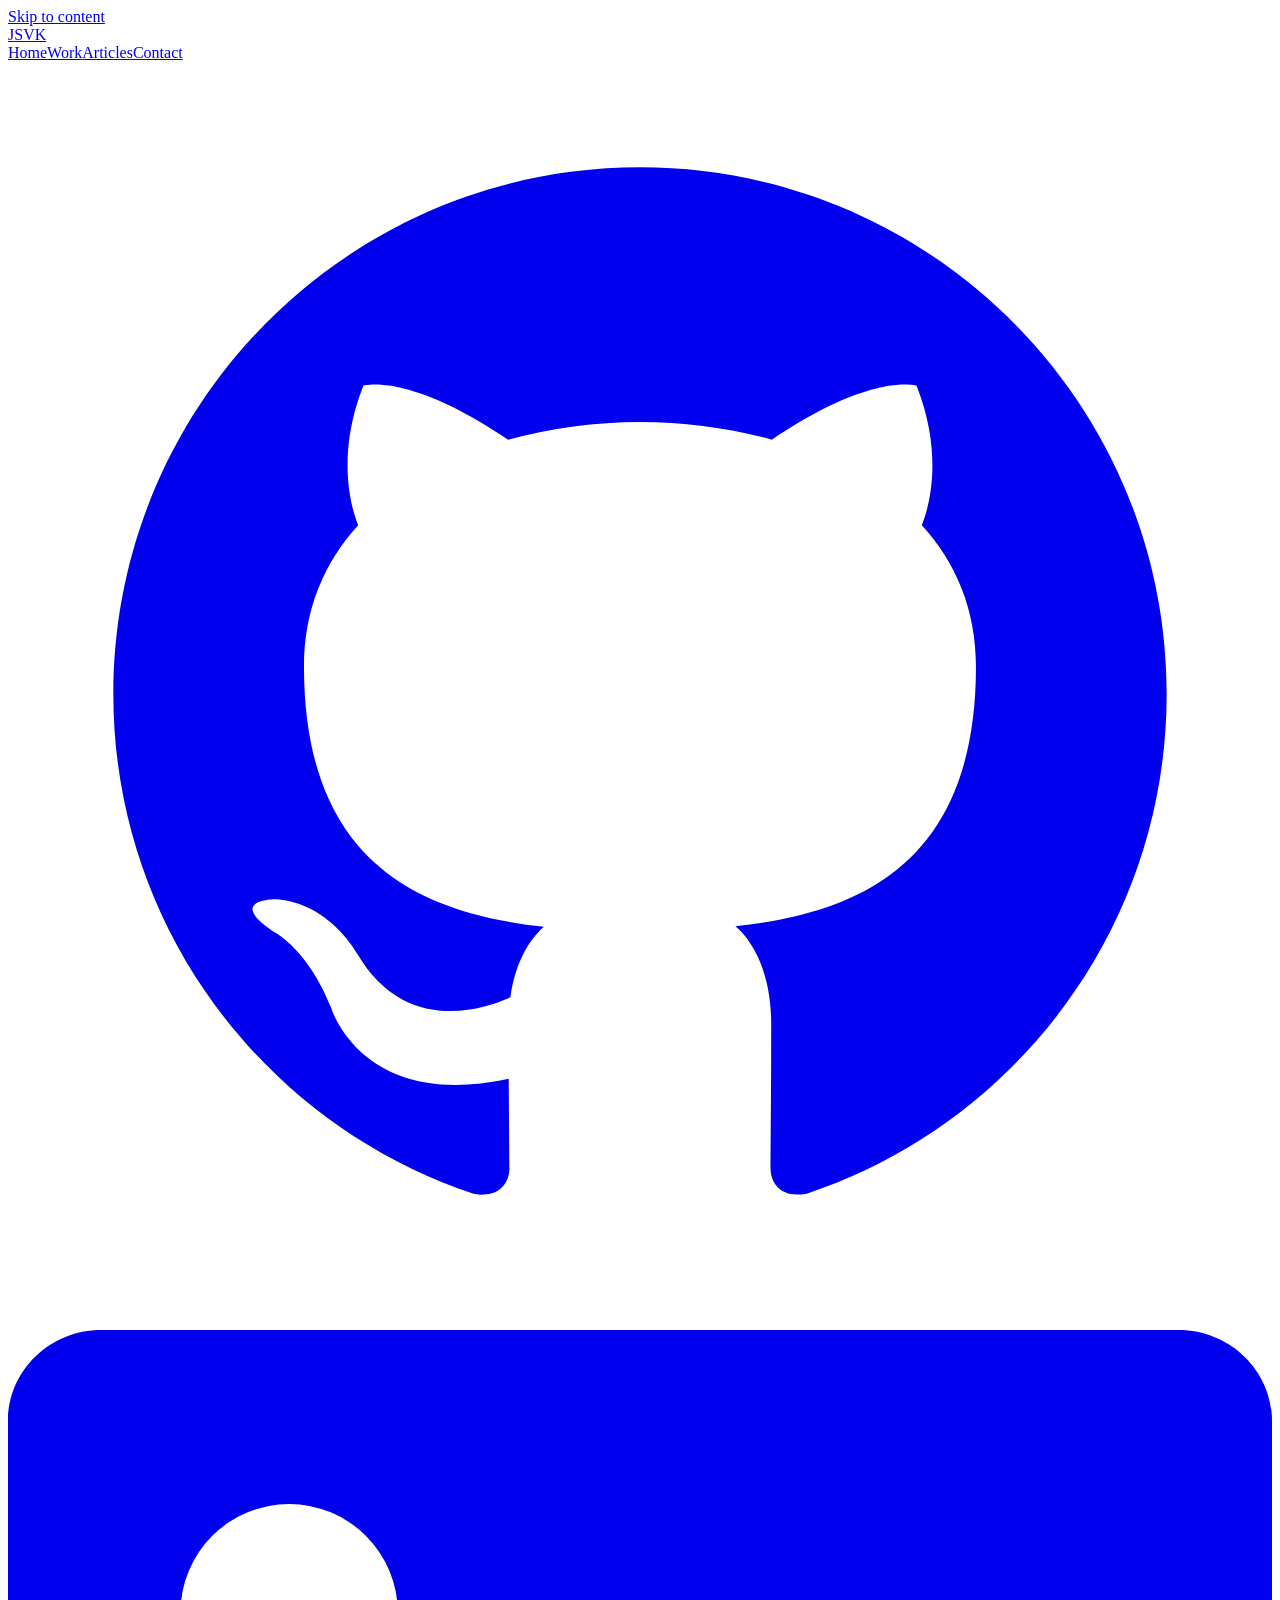
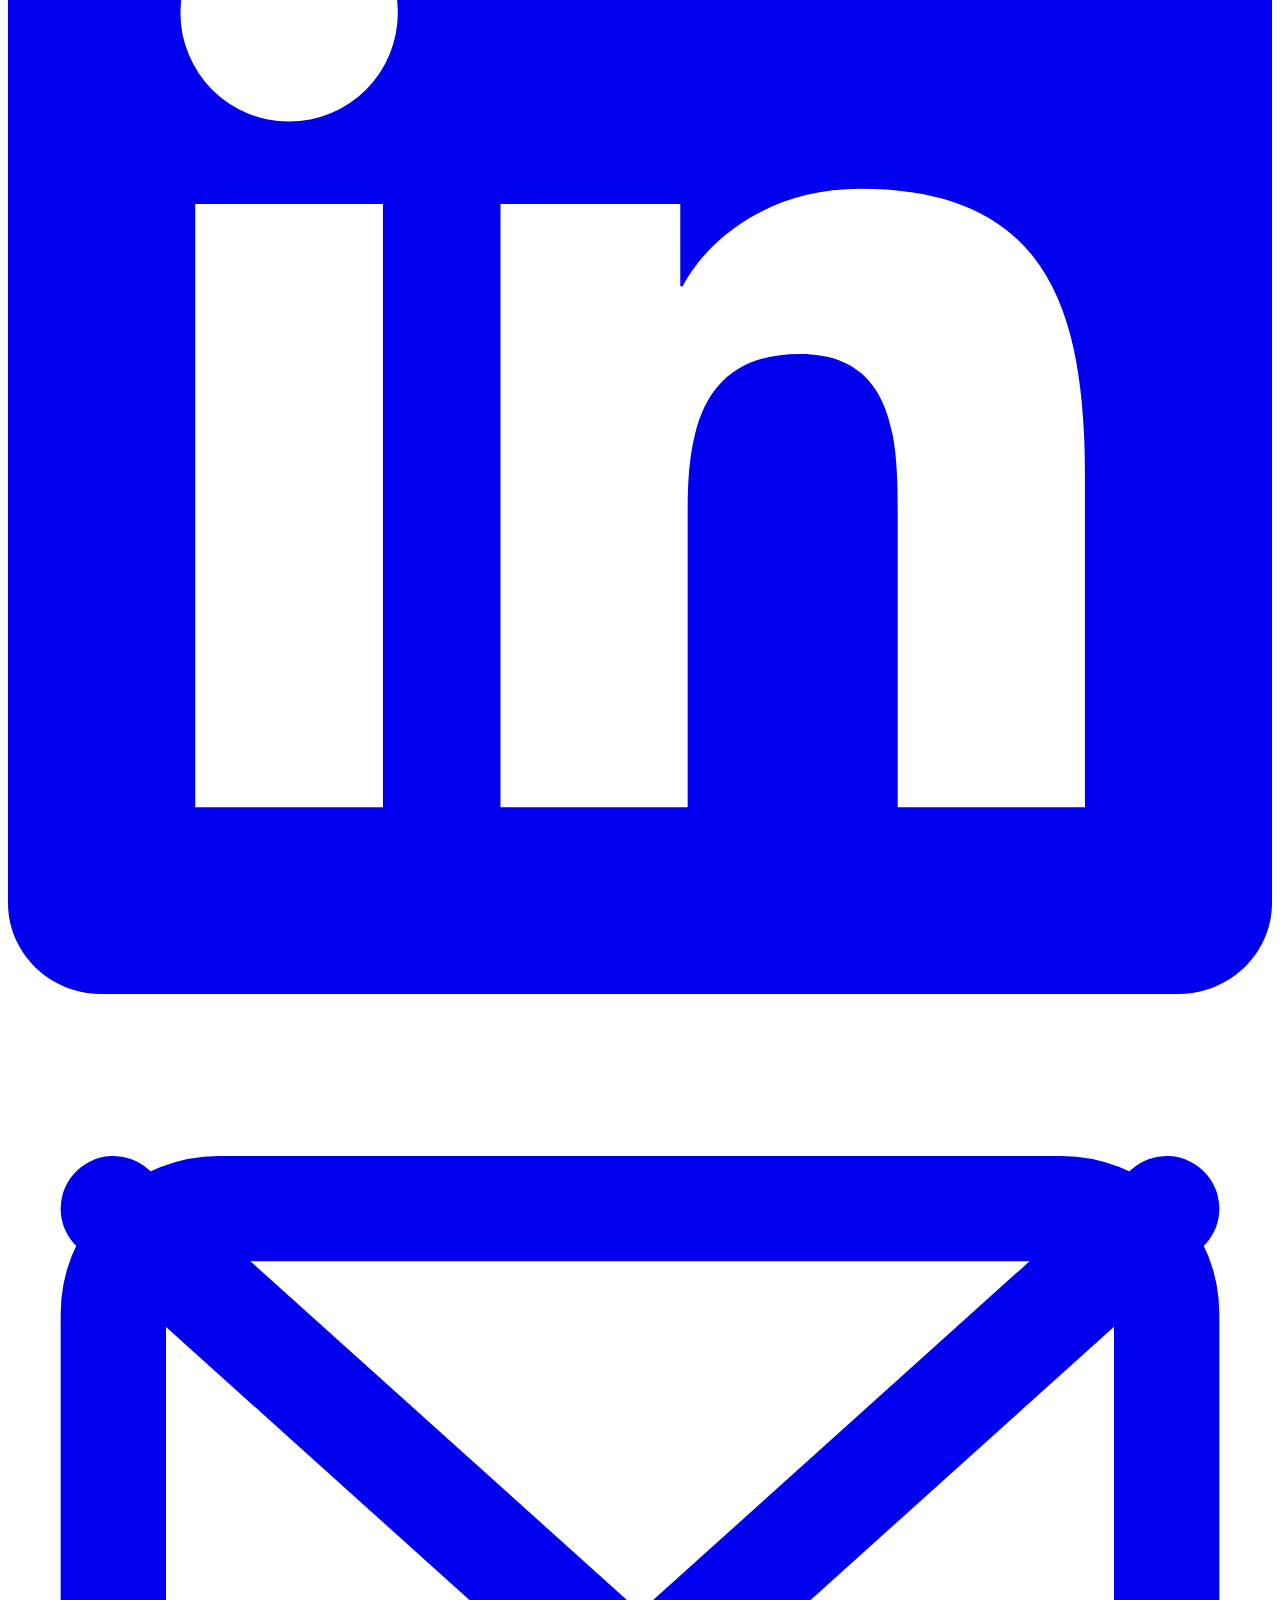
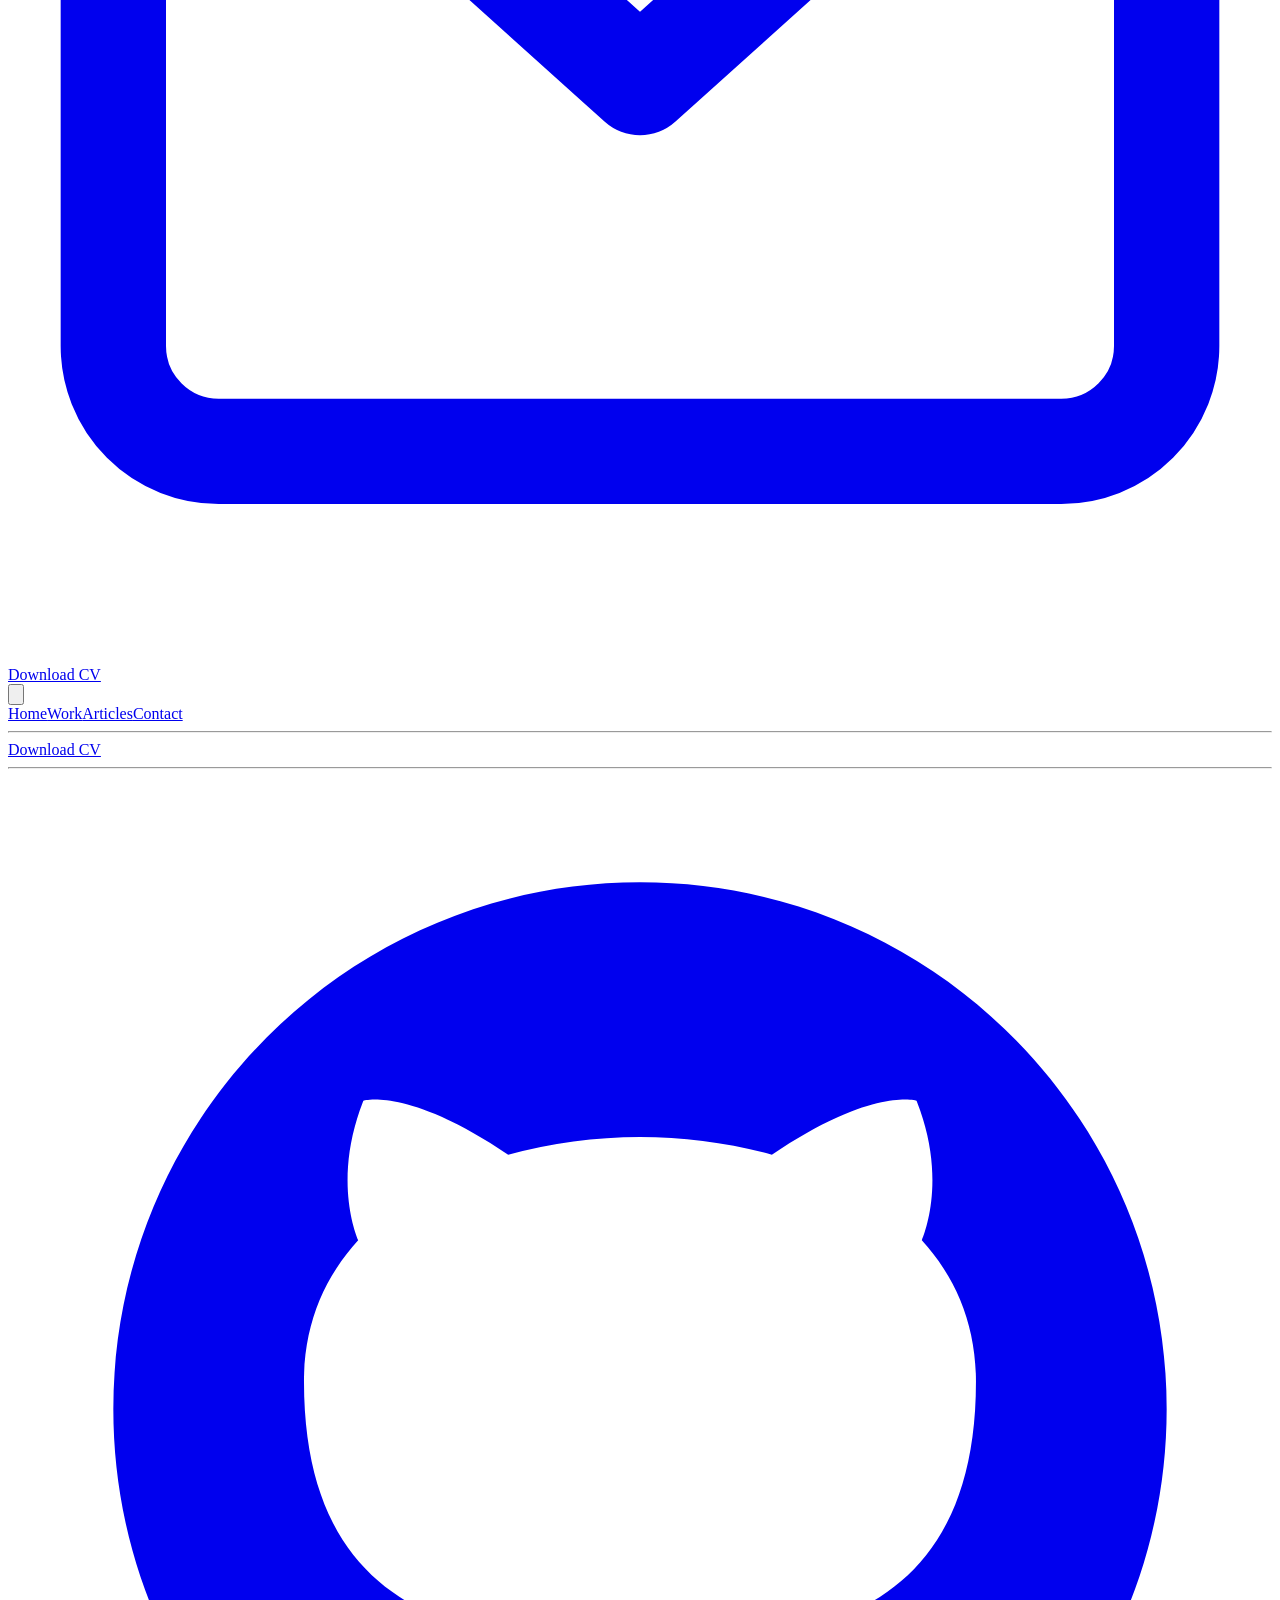
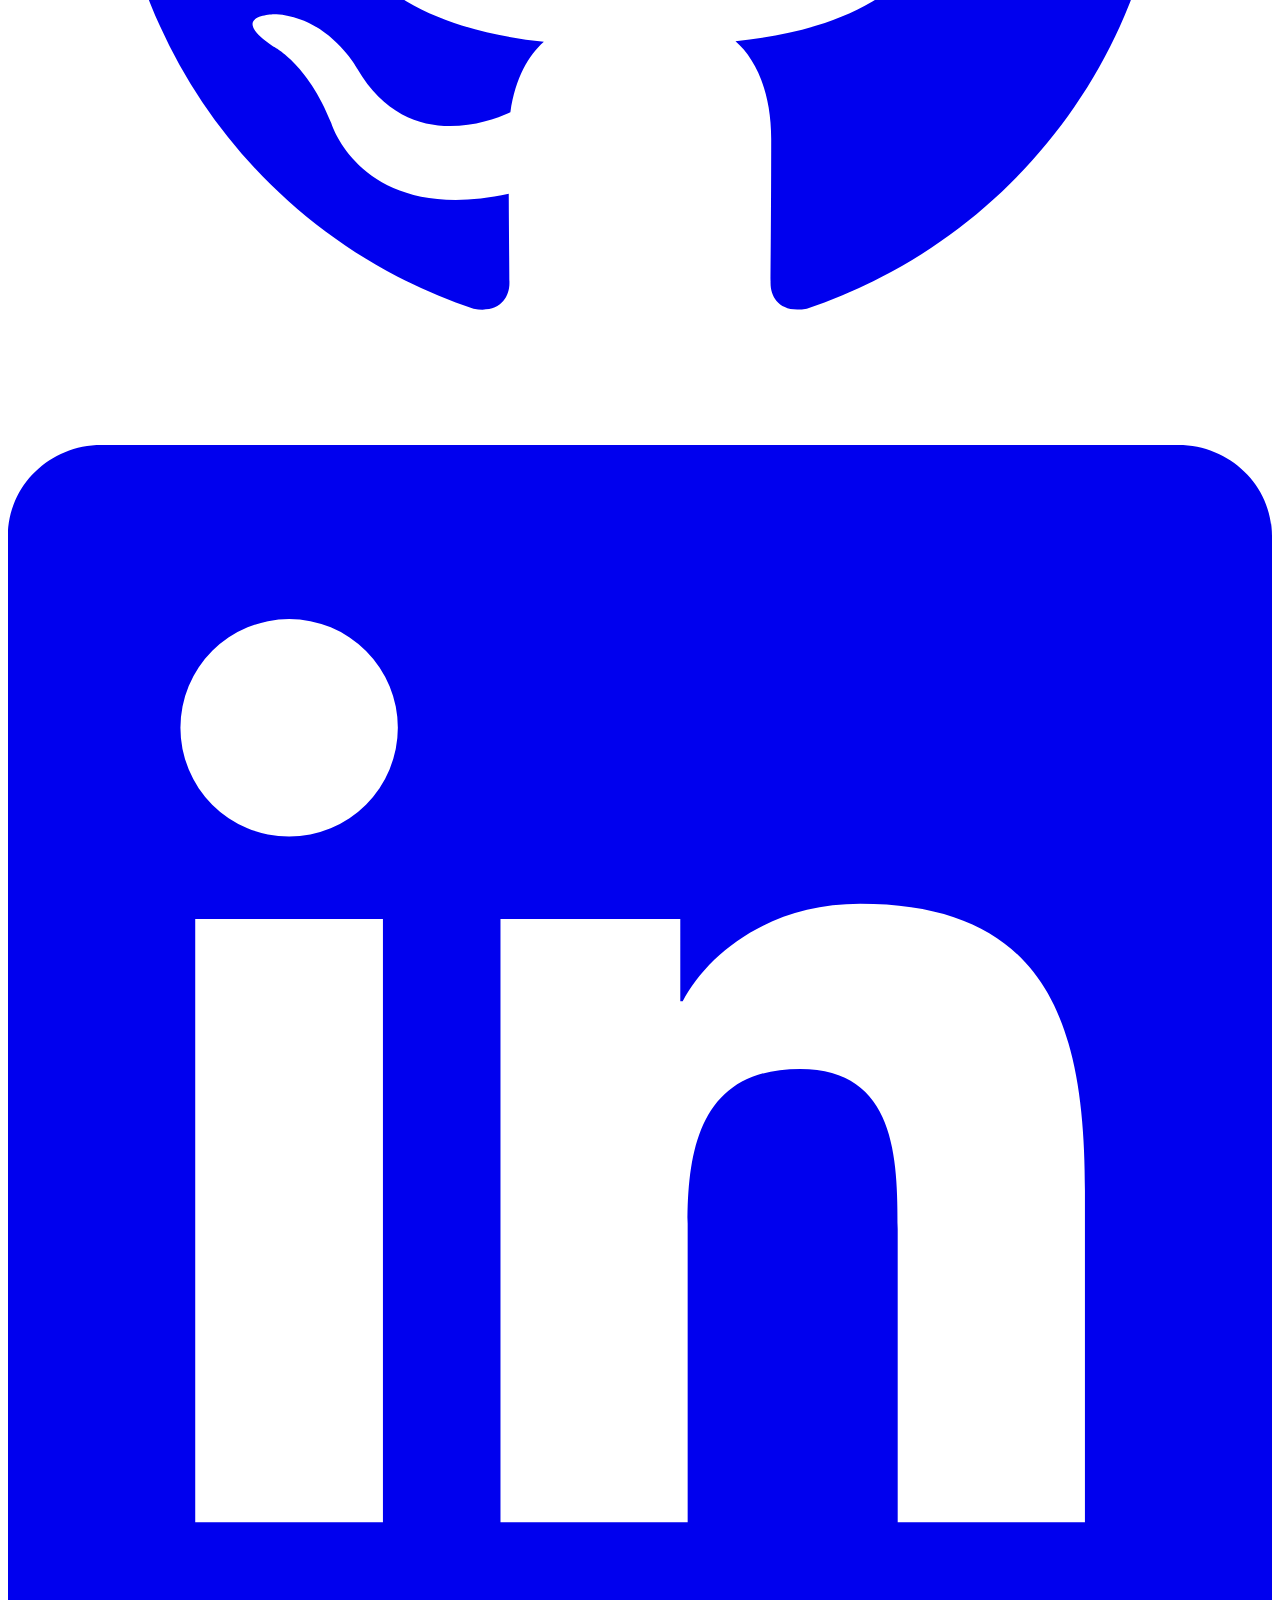
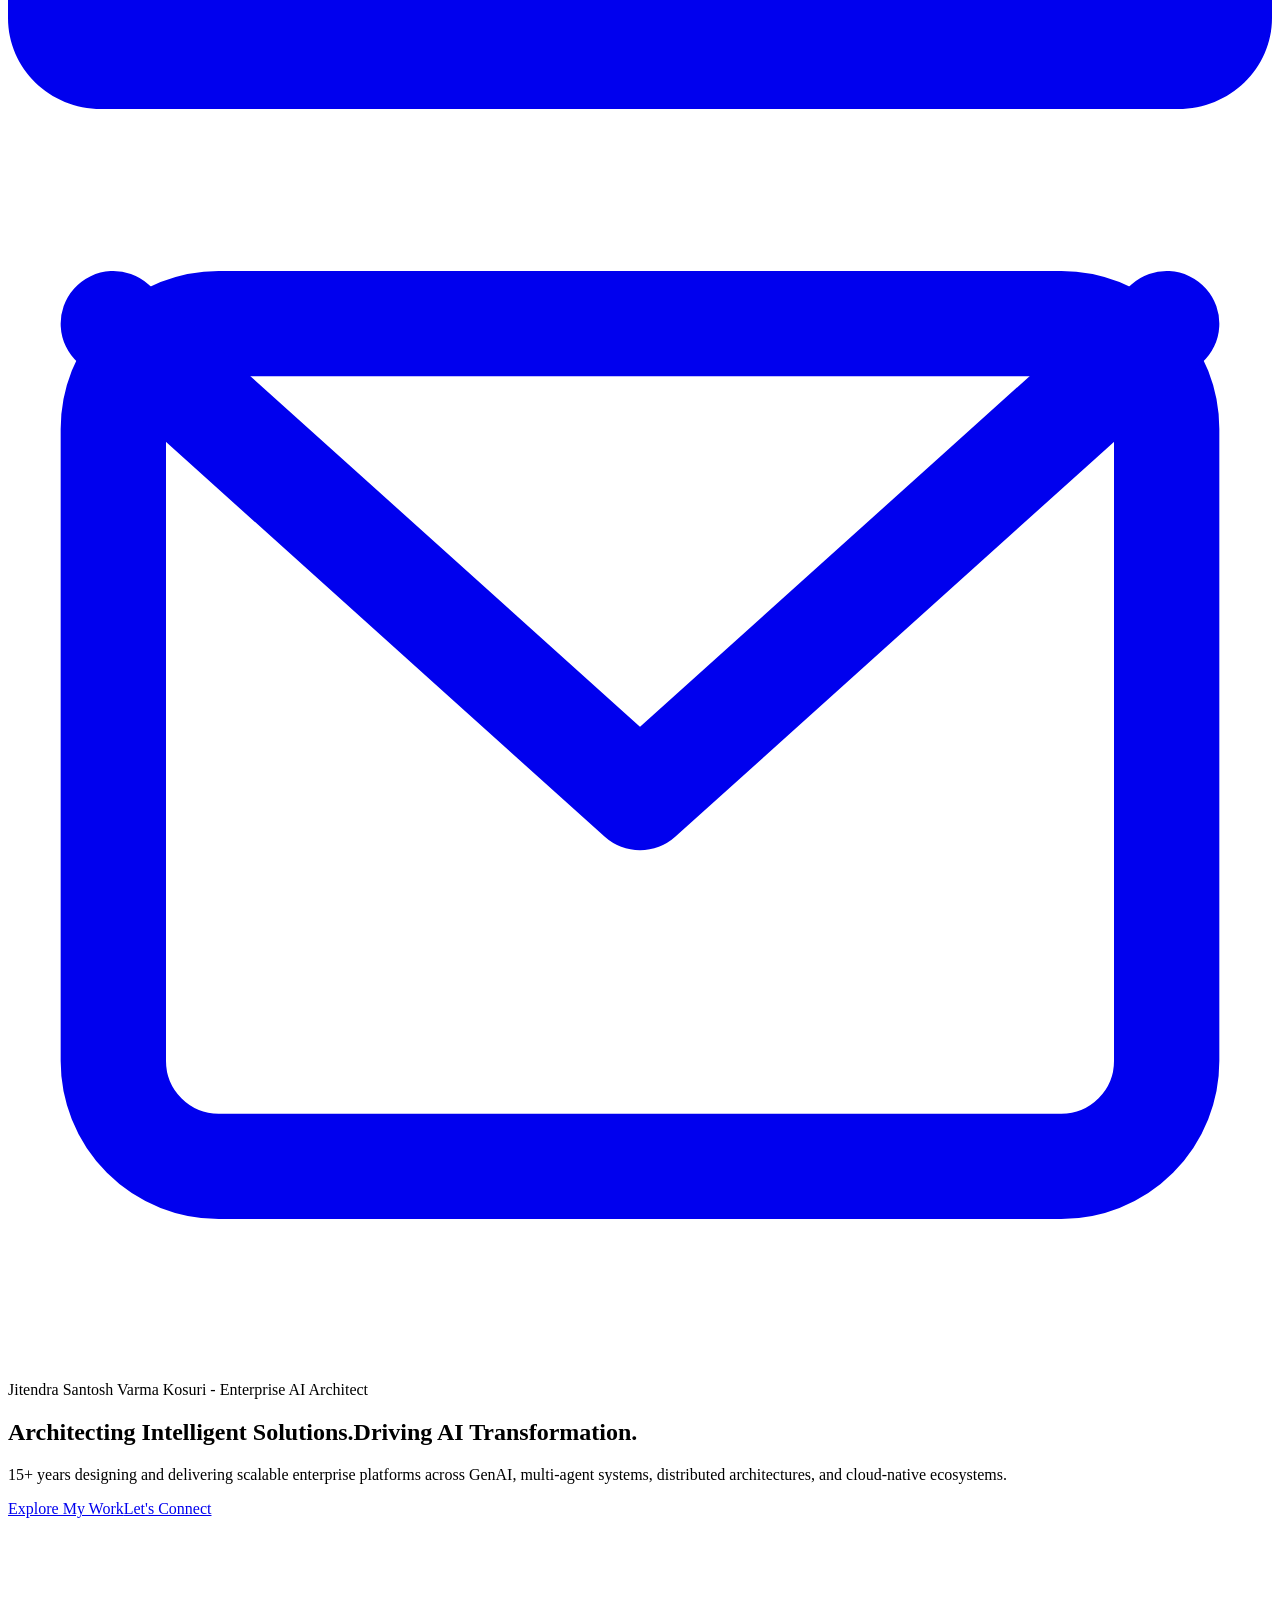
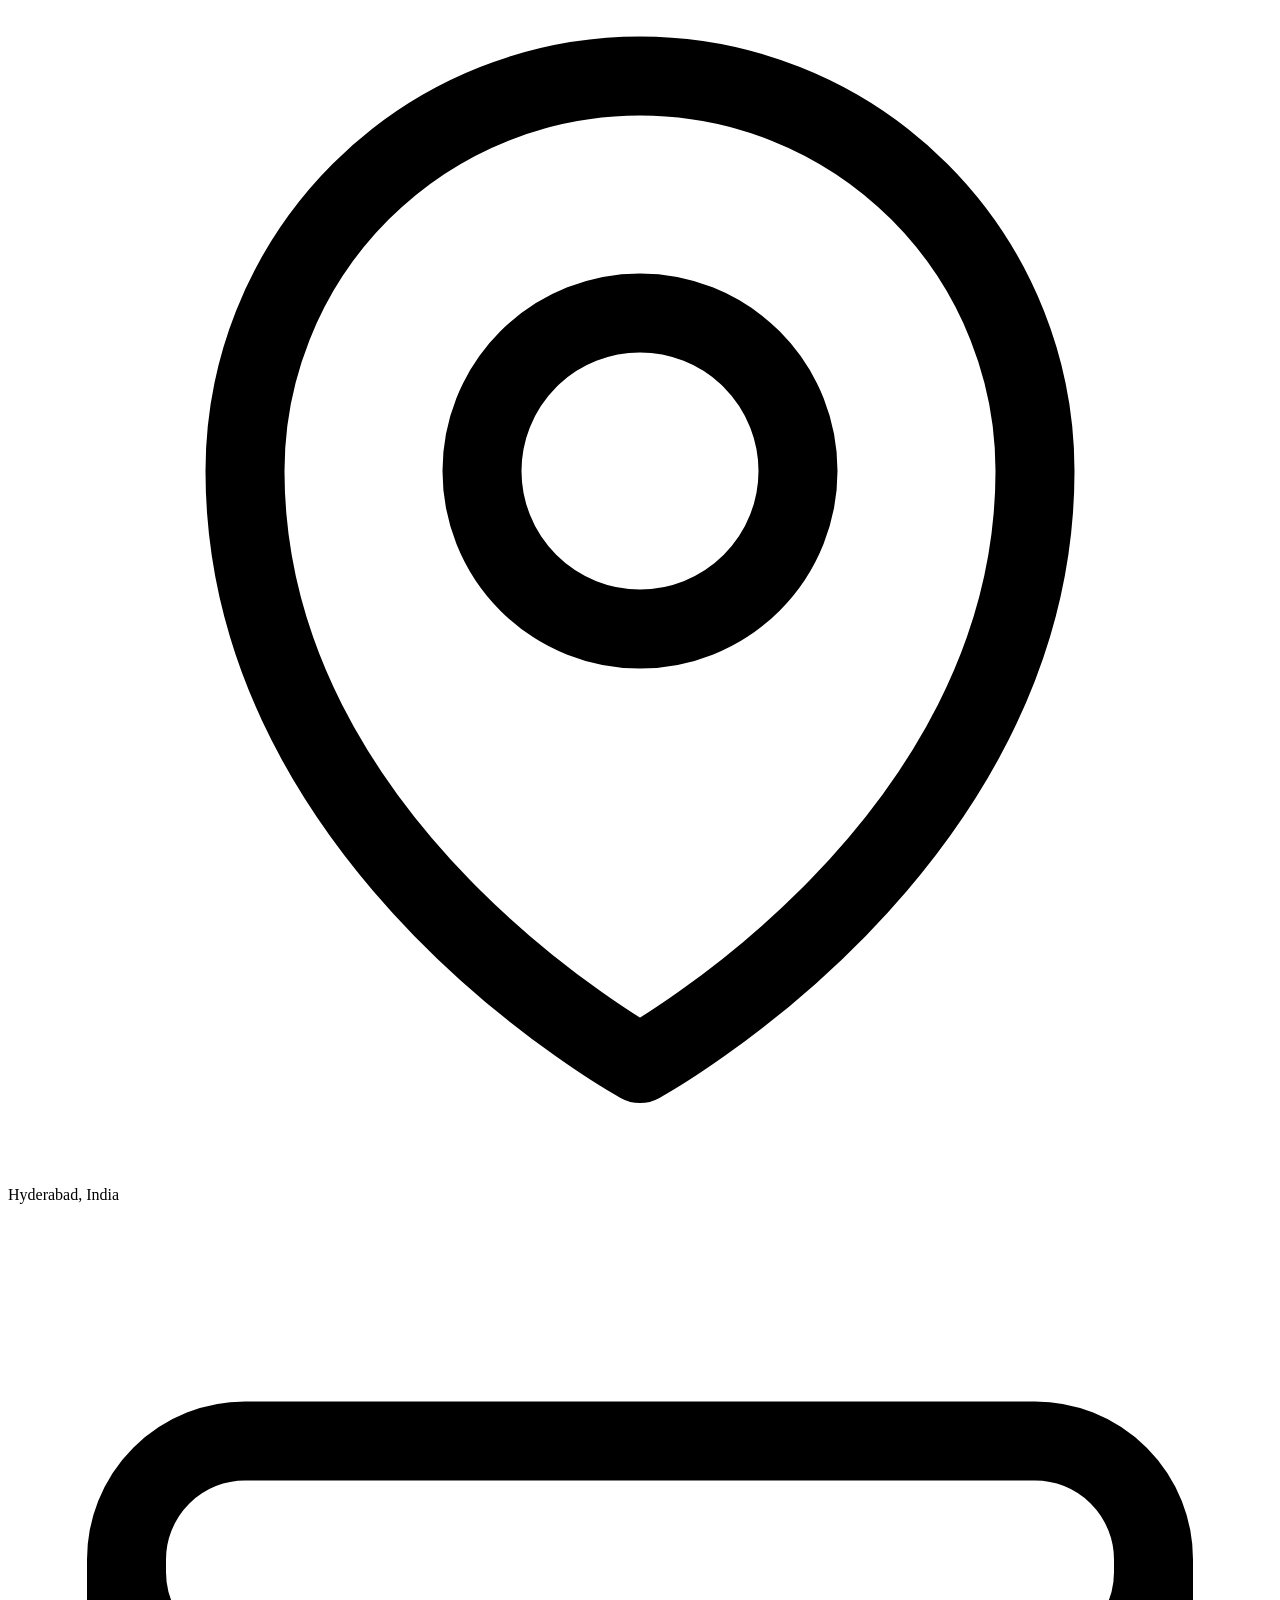
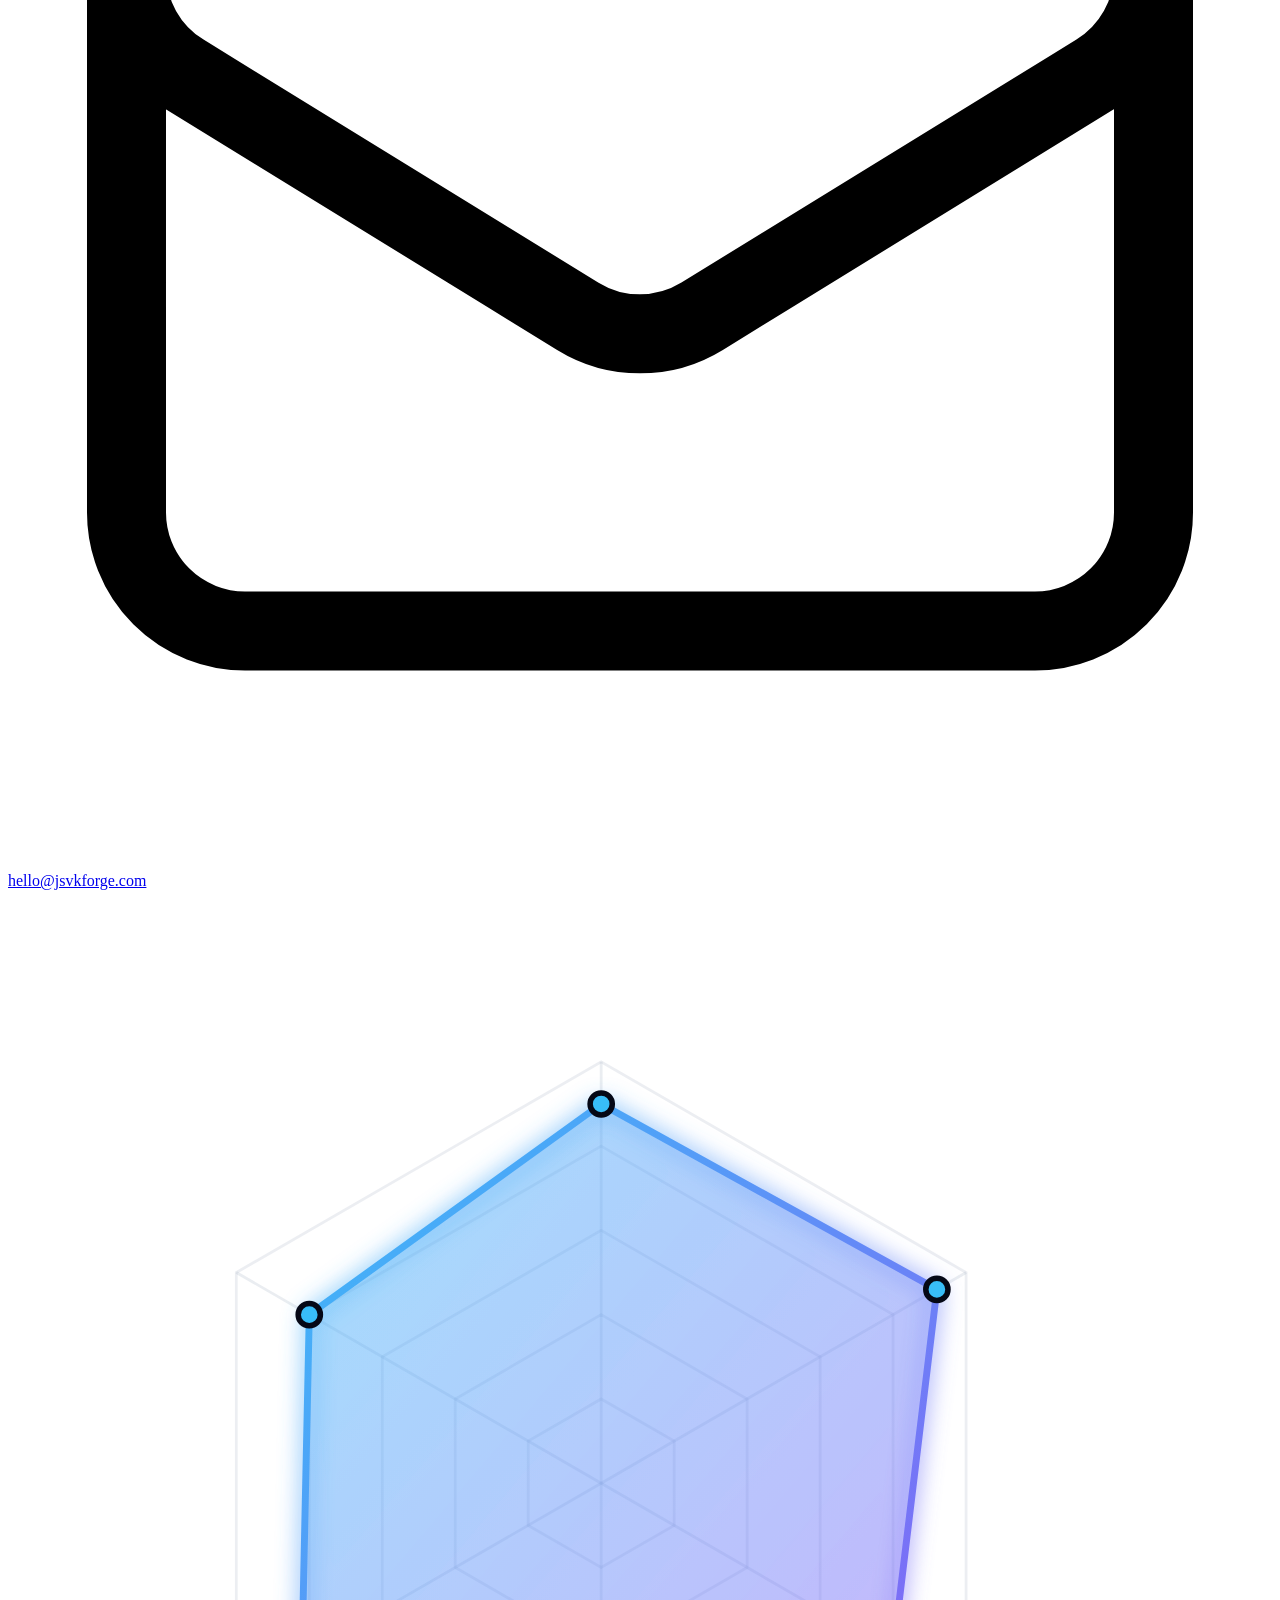
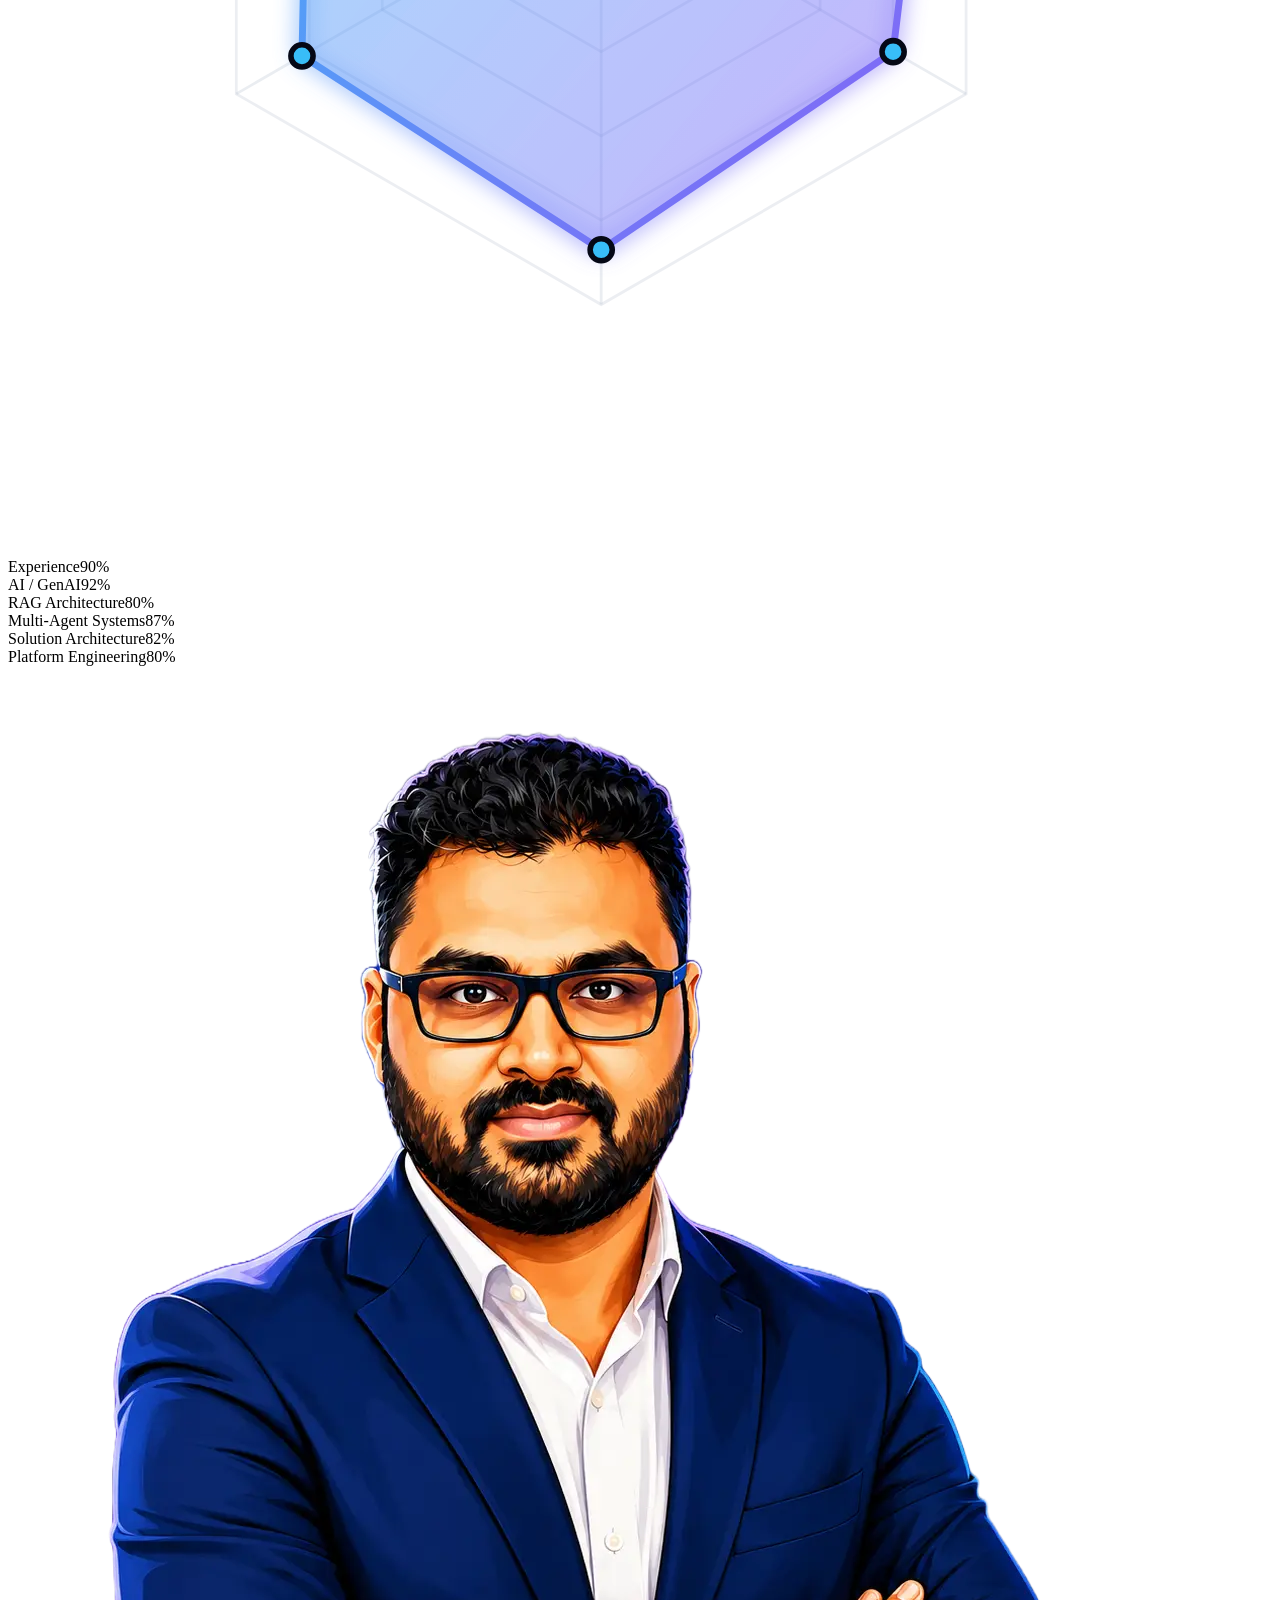
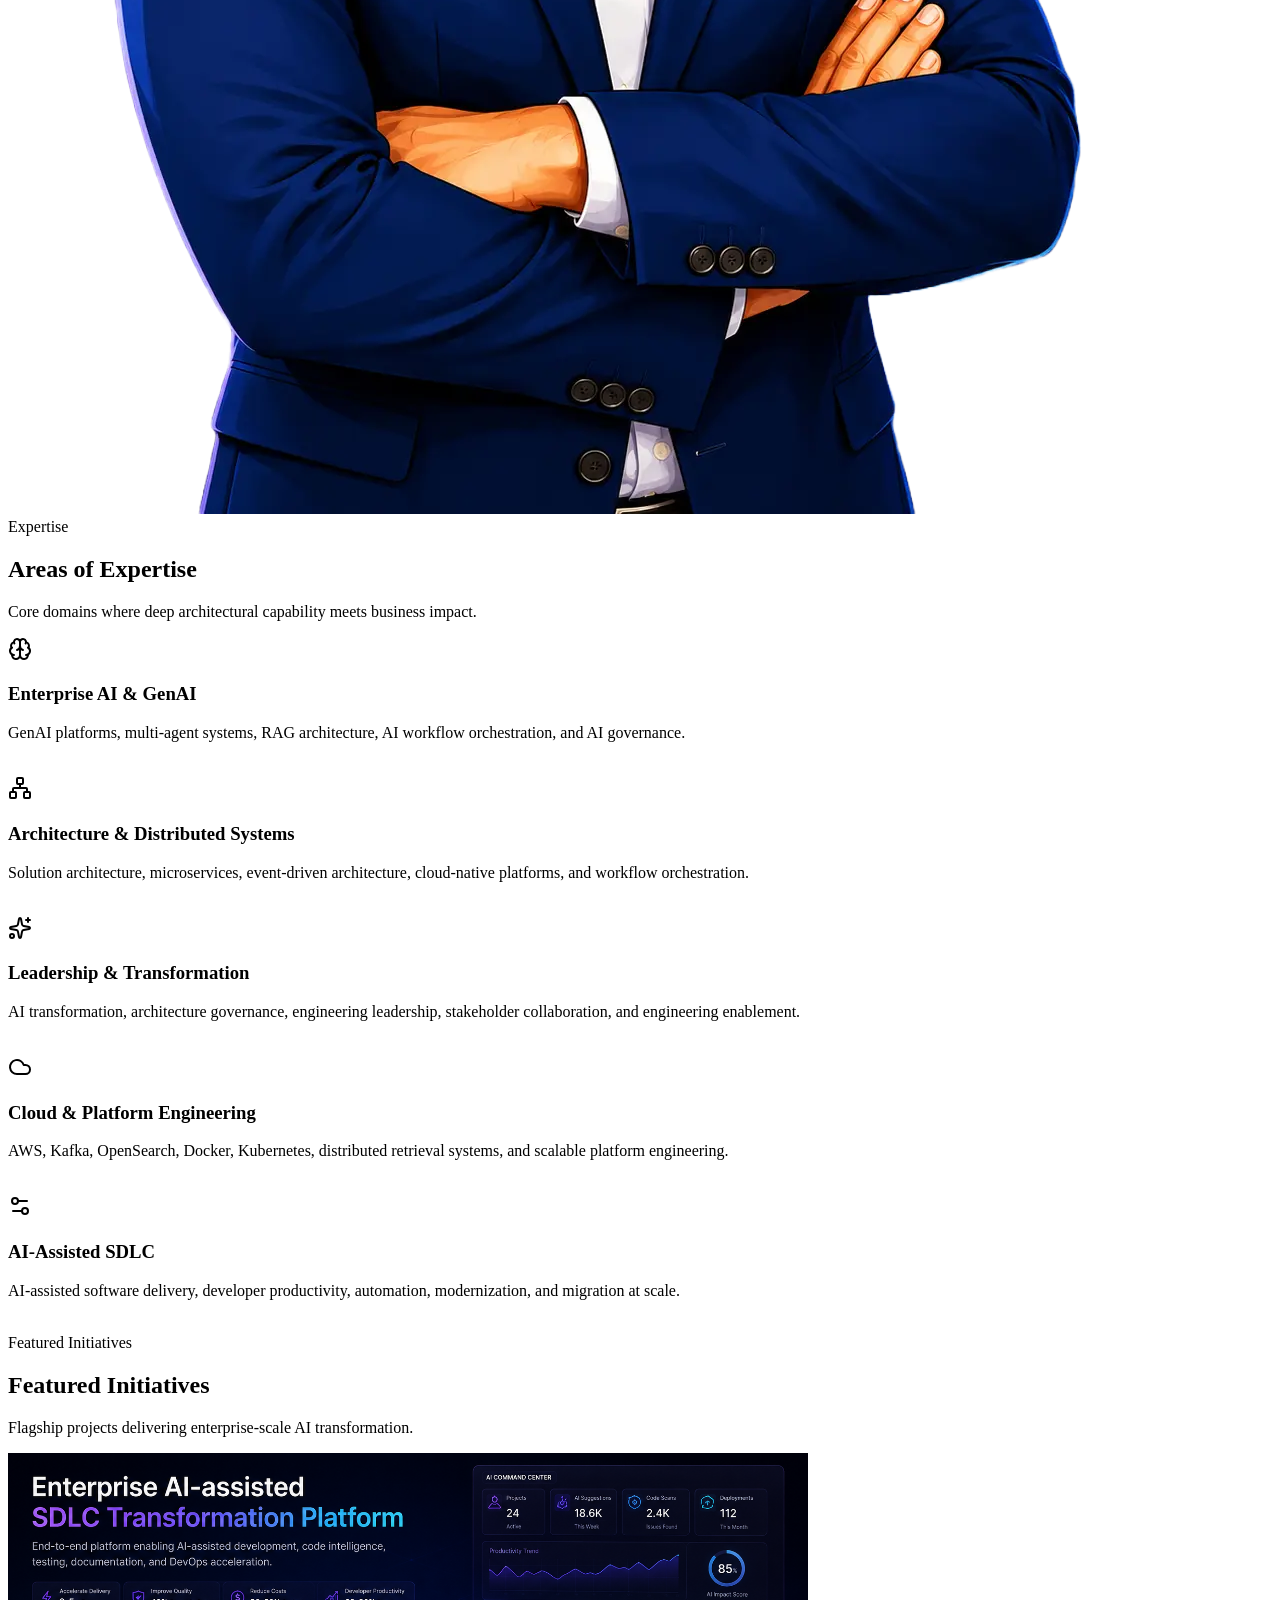
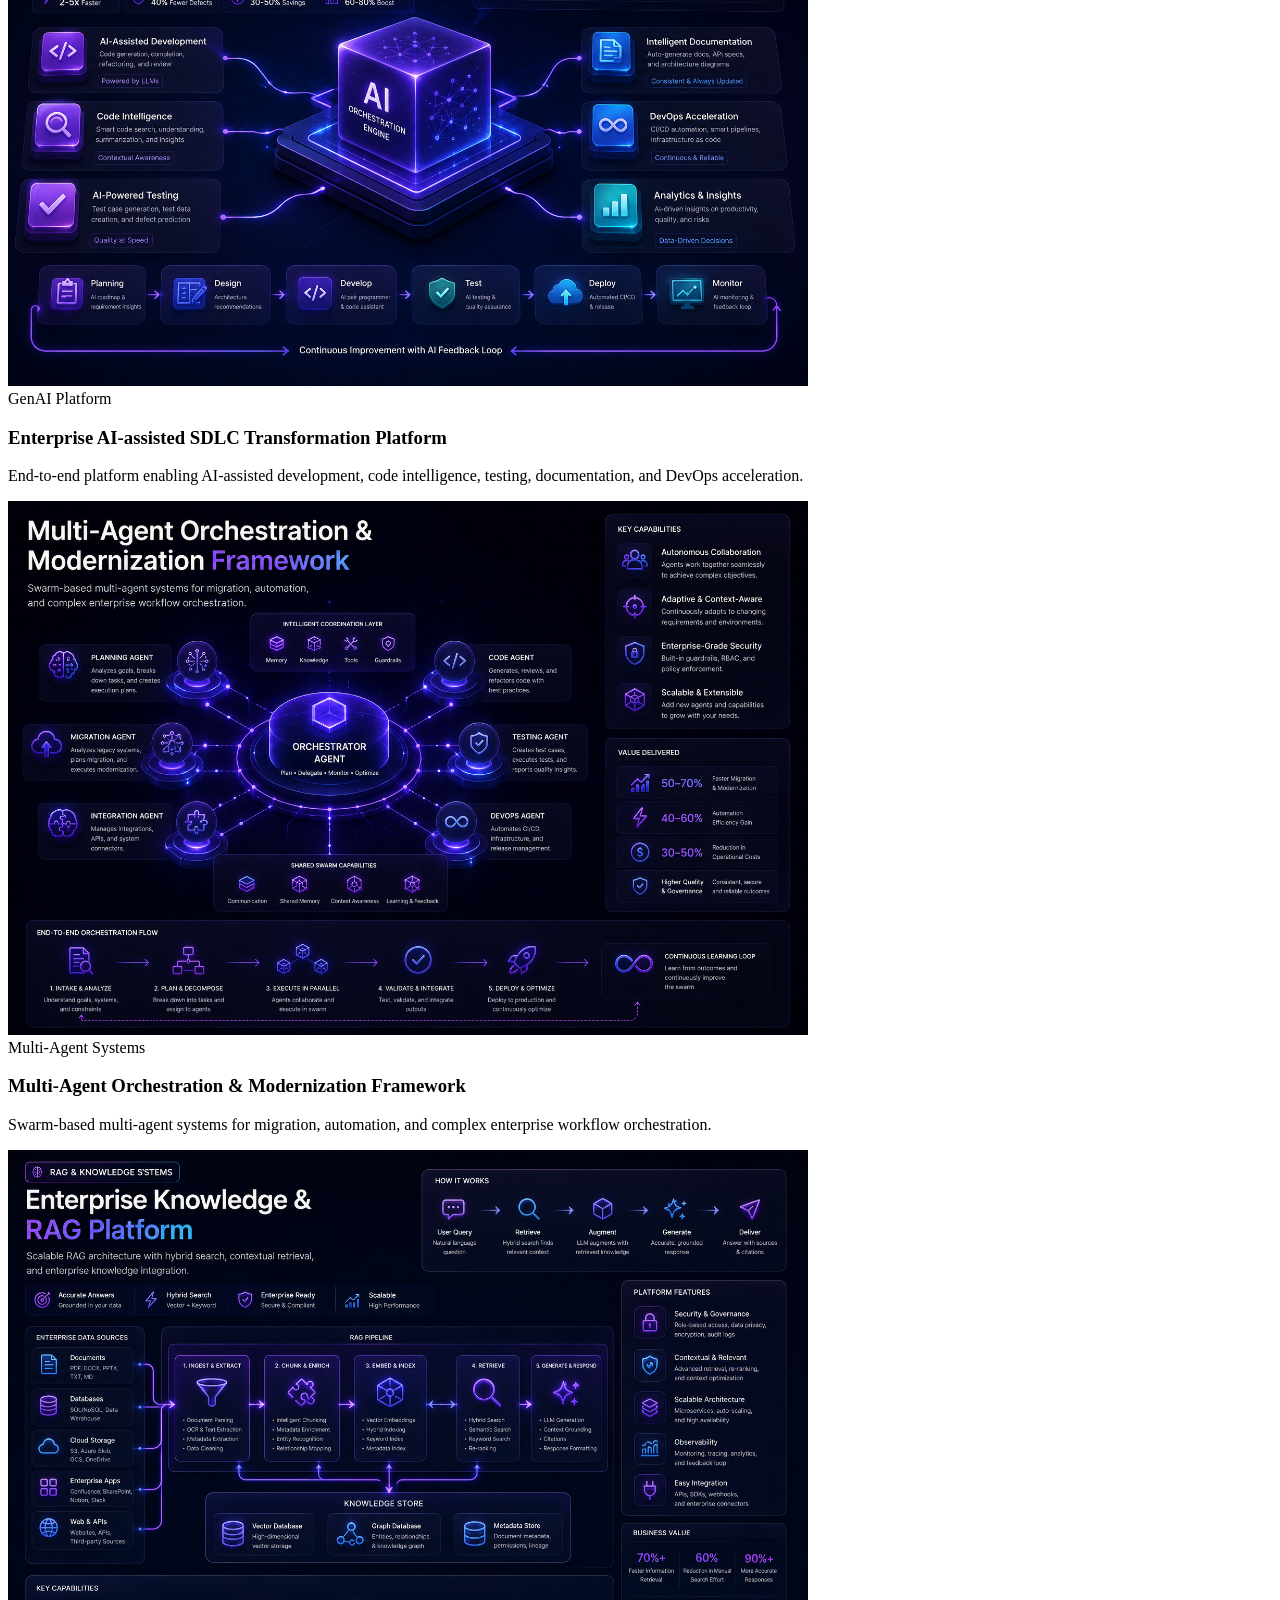
==== commit 0f3bfeb8: "new build" ====
--- a/index.html
+++ b/index.html
@@ -1,2 +1,2 @@
-<!DOCTYPE html><!--noUl8aakBQZnC0OBiB4TM--><html lang="en" class="scroll-smooth"><head><meta charSet="utf-8"/><meta name="viewport" content="width=device-width, initial-scale=1"/><link rel="preload" href="/_next/static/media/36966cca54120369-s.p.woff2" as="font" crossorigin="" type="font/woff2"/><link rel="preload" href="/_next/static/media/e4af272ccee01ff0-s.p.woff2" as="font" crossorigin="" type="font/woff2"/><link rel="preload" as="image" href="/images/portrait.webp"/><link rel="stylesheet" href="_next/static/css/61635d3defe4c0eb.css" data-precedence="next"/><link rel="preload" as="script" fetchPriority="low" href="/_next/static/chunks/webpack-45ac28c634575dc6.js"/><script src="/_next/static/chunks/4bd1b696-c023c6e3521b1417.js" async=""></script><script src="/_next/static/chunks/255-eb4aecc3ff015961.js" async=""></script><script src="/_next/static/chunks/main-app-753661a6c926d005.js" async=""></script><script src="/_next/static/chunks/909-a5da60d248a1c133.js" async=""></script><script src="/_next/static/chunks/409-0404a604300a0914.js" async=""></script><script src="/_next/static/chunks/app/layout-2e5af91d2eb5dd2b.js" async=""></script><script src="/_next/static/chunks/app/page-988e6386d035dca3.js" async=""></script><link rel="manifest" href="/manifest.webmanifest"/><meta name="theme-color" content="#050816"/><meta name="apple-mobile-web-app-capable" content="yes"/><meta name="apple-mobile-web-app-status-bar-style" content="black-translucent"/><meta name="apple-mobile-web-app-title" content="JSV Kosuri"/><link rel="apple-touch-icon" href="/icons/icon-192.png"/><meta name="next-size-adjust" content=""/><title>Jitendra Santosh Varma Kosuri — Enterprise GenAI Architect</title><meta name="description" content="Enterprise GenAI Architect, Solution Architecture Leader, Multi-Agent Systems Specialist, and RAG Architecture Expert."/><link rel="manifest" href="/manifest.webmanifest"/><meta name="keywords" content="Enterprise GenAI,Multi-Agent Systems,RAG Architecture,Enterprise AI,Solution Architecture,Platform Engineering,AI Transformation"/><link rel="canonical" href="https://jsvkosuri.com"/><meta name="mobile-web-app-capable" content="yes"/><meta name="apple-mobile-web-app-title" content="JSV Kosuri"/><meta name="apple-mobile-web-app-status-bar-style" content="black-translucent"/><meta property="og:title" content="Jitendra Santosh Varma Kosuri — Enterprise GenAI Architect"/><meta property="og:description" content="Enterprise GenAI Architect, Solution Architecture Leader, Multi-Agent Systems Specialist, and RAG Architecture Expert."/><meta property="og:url" content="https://jsvkosuri.com"/><meta property="og:site_name" content="Jitendra Santosh Varma Kosuri"/><meta property="og:image" content="https://jsvkosuri.com/og/home.png"/><meta property="og:image:width" content="1200"/><meta property="og:image:height" content="630"/><meta property="og:image:alt" content="Jitendra Santosh Varma Kosuri"/><meta property="og:type" content="website"/><meta name="twitter:card" content="summary_large_image"/><meta name="twitter:title" content="Jitendra Santosh Varma Kosuri — Enterprise GenAI Architect"/><meta name="twitter:description" content="Enterprise GenAI Architect, Solution Architecture Leader, Multi-Agent Systems Specialist, and RAG Architecture Expert."/><meta name="twitter:image" content="https://jsvkosuri.com/og/home.png"/><link rel="icon" href="/favicon.png" type="image/png"/><link rel="apple-touch-icon" href="/icons/icon-192.png"/><script src="/_next/static/chunks/polyfills-42372ed130431b0a.js" noModule=""></script></head><body class="__variable_f367f3 __variable_dd5b2f bg-background-page text-text-primary antialiased"><div hidden=""><!--$--><!--/$--></div><a href="#main-content" class="sr-only focus:not-sr-only focus:absolute focus:top-4 focus:left-4 z-[60] rounded-lg bg-accent-blue px-4 py-2 text-sm font-medium text-background-page">Skip to content</a><div class="flex min-h-screen flex-col"><header class="sticky top-0 z-50 border-b transition-colors duration-200 border-transparent bg-transparent"><nav class="mx-auto flex max-w-7xl items-center justify-between px-6 py-3 lg:px-8" aria-label="Main navigation"><a class="text-base text-[2rem] font-semibold tracking-wider transition-colors hover:text-text-secondary lg:text-[3rem]" href="/"><span class="text-text-primary">JS</span><span class="text-accent-purple">VK</span></a><div class="hidden items-center gap-6 md:flex"><a aria-current="page" class="text-sm transition-colors hover:text-text-secondary text-text-secondary" href="/#home">Home</a><a class="text-sm transition-colors hover:text-text-secondary text-text-muted" href="/#experience">Work</a><a class="text-sm transition-colors hover:text-text-secondary text-text-muted" href="/#articles">Articles</a><a class="text-sm transition-colors hover:text-text-secondary text-text-muted" href="/#contact">Contact</a></div><div class="hidden items-center gap-3 md:flex"><a href="https://github.com/JSantoshVarmaKosuri" target="_blank" rel="noopener noreferrer" aria-label="GitHub" class="text-text-muted transition-colors hover:text-text-secondary"><svg class="h-4 w-4" viewBox="0 0 24 24" fill="currentColor" xmlns="http://www.w3.org/2000/svg"><path d="M12 2C6.477 2 2 6.477 2 12c0 4.42 2.865 8.166 6.839 9.489.5.092.682-.217.682-.482 0-.237-.009-.866-.013-1.7-2.782.604-3.369-1.34-3.369-1.34-.454-1.156-1.11-1.463-1.11-1.463-.908-.62.069-.608.069-.608 1.003.07 1.531 1.03 1.531 1.03.892 1.529 2.341 1.087 2.91.831.092-.646.35-1.086.636-1.336-2.22-.253-4.555-1.11-4.555-4.943 0-1.091.39-1.984 1.029-2.683-.103-.253-.446-1.27.098-2.647 0 0 .84-.269 2.75 1.025A9.578 9.578 0 0112 6.836c.85.004 1.705.114 2.504.336 1.909-1.294 2.747-1.025 2.747-1.025.546 1.377.203 2.394.1 2.647.64.699 1.028 1.592 1.028 2.683 0 3.842-2.339 4.687-4.566 4.935.359.309.678.919.678 1.852 0 1.336-.012 2.415-.012 2.743 0 .267.18.578.688.48C19.138 20.163 22 16.418 22 12c0-5.523-4.477-10-10-10z"></path></svg></a><a href="https://www.linkedin.com/in/jitendrasantoshvarmakosuri" target="_blank" rel="noopener noreferrer" aria-label="LinkedIn" class="text-text-muted transition-colors hover:text-text-secondary"><svg class="h-4 w-4" viewBox="0 0 24 24" fill="currentColor" xmlns="http://www.w3.org/2000/svg"><path d="M20.447 20.452h-3.554v-5.569c0-1.328-.027-3.037-1.852-3.037-1.853 0-2.136 1.445-2.136 2.939v5.667H9.351V9h3.414v1.561h.046c.477-.9 1.637-1.85 3.37-1.85 3.601 0 4.267 2.37 4.267 5.455v6.286zM5.337 7.433a2.062 2.062 0 01-2.063-2.065 2.064 2.064 0 112.063 2.065zm1.782 13.019H3.555V9h3.564v11.452zM22.225 0H1.771C.792 0 0 .774 0 1.729v20.542C0 23.227.792 24 1.771 24h20.451C23.2 24 24 23.227 24 22.271V1.729C24 .774 23.2 0 22.222 0h.003z"></path></svg></a><a href="mailto:hello@jsvkforge.com" rel="noopener noreferrer" aria-label="Email" class="text-text-muted transition-colors hover:text-text-secondary"><svg class="h-4 w-4" viewBox="0 0 24 24" fill="none" stroke="currentColor" stroke-width="2" stroke-linecap="round" stroke-linejoin="round" xmlns="http://www.w3.org/2000/svg"><rect x="2" y="4" width="20" height="16" rx="2"></rect><path d="M22 4L12 13L2 4"></path></svg></a><div class="rounded-lg bg-gradient-to-r from-accent-blue to-accent-purple p-[1px]"><a href="https://docs.google.com/document/d/1RDnSFEjE0doSJ6R_P3KXgy2J-gReIeCc/edit?usp=sharing&amp;ouid=115228987262110688343&amp;rtpof=true&amp;sd=true" target="_blank" class="inline-flex items-center justify-center rounded-lg bg-background-page px-3 py-1.5 text-sm font-medium text-text-secondary transition-colors hover:text-text-primary">Download CV</a></div></div><button type="button" class="ml-2 rounded-md p-2 text-text-muted transition-colors hover:text-text-secondary md:hidden" aria-label="Open menu" aria-expanded="false"><svg class="h-5 w-5" viewBox="0 0 24 24" fill="none" stroke="currentColor" stroke-width="2" stroke-linecap="round" stroke-linejoin="round" xmlns="http://www.w3.org/2000/svg"><line x1="3" y1="6" x2="21" y2="6"></line><line x1="3" y1="12" x2="21" y2="12"></line><line x1="3" y1="18" x2="21" y2="18"></line></svg></button></nav><div class="overflow-hidden transition-all duration-200 ease-in-out max-h-0 opacity-0" role="dialog" aria-modal="true" aria-label="Mobile navigation"><div class="rounded-2xl border p-6 border-border-subtle bg-glass-elevated shadow-card backdrop-blur-md hover:border-border-strong mx-4 mt-1"><div class="flex flex-col gap-4 py-4"><a aria-current="page" class="text-sm transition-colors hover:text-text-secondary text-text-secondary" href="/#home">Home</a><a class="text-sm transition-colors hover:text-text-secondary text-text-muted" href="/#experience">Work</a><a class="text-sm transition-colors hover:text-text-secondary text-text-muted" href="/#articles">Articles</a><a class="text-sm transition-colors hover:text-text-secondary text-text-muted" href="/#contact">Contact</a><hr class="border-border-subtle"/><a href="https://docs.google.com/document/d/1RDnSFEjE0doSJ6R_P3KXgy2J-gReIeCc/edit?usp=sharing&amp;ouid=115228987262110688343&amp;rtpof=true&amp;sd=true" target="_blank" class="inline-flex items-center justify-center rounded-lg bg-gradient-to-r from-accent-blue to-accent-purple px-3 py-2 text-sm font-medium text-text-secondary transition-colors hover:opacity-90">Download CV</a><hr class="border-border-subtle"/><div class="flex items-center gap-3"><a href="https://github.com/JSantoshVarmaKosuri" target="_blank" rel="noopener noreferrer" aria-label="GitHub" class="text-text-muted transition-colors hover:text-text-secondary"><svg class="h-4 w-4" viewBox="0 0 24 24" fill="currentColor" xmlns="http://www.w3.org/2000/svg"><path d="M12 2C6.477 2 2 6.477 2 12c0 4.42 2.865 8.166 6.839 9.489.5.092.682-.217.682-.482 0-.237-.009-.866-.013-1.7-2.782.604-3.369-1.34-3.369-1.34-.454-1.156-1.11-1.463-1.11-1.463-.908-.62.069-.608.069-.608 1.003.07 1.531 1.03 1.531 1.03.892 1.529 2.341 1.087 2.91.831.092-.646.35-1.086.636-1.336-2.22-.253-4.555-1.11-4.555-4.943 0-1.091.39-1.984 1.029-2.683-.103-.253-.446-1.27.098-2.647 0 0 .84-.269 2.75 1.025A9.578 9.578 0 0112 6.836c.85.004 1.705.114 2.504.336 1.909-1.294 2.747-1.025 2.747-1.025.546 1.377.203 2.394.1 2.647.64.699 1.028 1.592 1.028 2.683 0 3.842-2.339 4.687-4.566 4.935.359.309.678.919.678 1.852 0 1.336-.012 2.415-.012 2.743 0 .267.18.578.688.48C19.138 20.163 22 16.418 22 12c0-5.523-4.477-10-10-10z"></path></svg></a><a href="https://www.linkedin.com/in/jitendrasantoshvarmakosuri" target="_blank" rel="noopener noreferrer" aria-label="LinkedIn" class="text-text-muted transition-colors hover:text-text-secondary"><svg class="h-4 w-4" viewBox="0 0 24 24" fill="currentColor" xmlns="http://www.w3.org/2000/svg"><path d="M20.447 20.452h-3.554v-5.569c0-1.328-.027-3.037-1.852-3.037-1.853 0-2.136 1.445-2.136 2.939v5.667H9.351V9h3.414v1.561h.046c.477-.9 1.637-1.85 3.37-1.85 3.601 0 4.267 2.37 4.267 5.455v6.286zM5.337 7.433a2.062 2.062 0 01-2.063-2.065 2.064 2.064 0 112.063 2.065zm1.782 13.019H3.555V9h3.564v11.452zM22.225 0H1.771C.792 0 0 .774 0 1.729v20.542C0 23.227.792 24 1.771 24h20.451C23.2 24 24 23.227 24 22.271V1.729C24 .774 23.2 0 22.222 0h.003z"></path></svg></a><a href="mailto:hello@jsvkforge.com" rel="noopener noreferrer" aria-label="Email" class="text-text-muted transition-colors hover:text-text-secondary"><svg class="h-4 w-4" viewBox="0 0 24 24" fill="none" stroke="currentColor" stroke-width="2" stroke-linecap="round" stroke-linejoin="round" xmlns="http://www.w3.org/2000/svg"><rect x="2" y="4" width="20" height="16" rx="2"></rect><path d="M22 4L12 13L2 4"></path></svg></a></div></div></div></div></header><main id="main-content" class="flex-1"><script id="person-schema" type="application/ld+json">{"@context":"https://schema.org","@type":"Person","name":"Jitendra Santosh Varma Kosuri","jobTitle":"Jitendra Santosh Varma Kosuri - Enterprise AI Architect","description":"15+ years designing and delivering scalable enterprise platforms across GenAI, multi-agent systems, distributed architectures, and cloud-native ecosystems.","url":"https://jsvkosuri.com","sameAs":["https://www.linkedin.com/in/jitendrasantoshvarmakosuri"],"locationCreated":{"@type":"Place","address":{"@type":"PostalAddress","addressLocality":"Hyderabad, India"}}}</script><script id="website-schema" type="application/ld+json">{"@context":"https://schema.org","@type":"WebSite","name":"Jitendra Santosh Varma Kosuri","url":"https://jsvkosuri.com","description":"Enterprise GenAI Architect, Solution Architecture Leader, Multi-Agent Systems Specialist, and RAG Architecture Expert.","publisher":{"@type":"Person","name":"Jitendra Santosh Varma Kosuri"}}</script><section id="home" class="py-12 relative ambient-glow"><div class="mx-auto w-full max-w-7xl px-0"><div class="mx-auto w-full max-w-7xl px-6 lg:px-8"><div class="grid grid-cols-1 gap-12 lg:grid-cols-[1.2fr_0.8fr] lg:gap-16"><div class="animate-fade-up delay-0 flex flex-col"><span class="inline-flex items-center rounded-md px-2.5 py-0.5 text-xs font-medium bg-[rgba(56,189,248,0.12)] text-accent-blue mb-4 w-fit">Jitendra Santosh Varma Kosuri - Enterprise AI Architect</span><h1 class="text-hero font-display leading-[1.15] tracking-tight text-text-primary"><span class="block">Architecting Intelligent Solutions.</span><span class="block bg-gradient-to-r from-accent-blue to-accent-purple bg-clip-text text-transparent">Driving AI Transformation.</span></h1><p class="mt-6 max-w-2xl text-base leading-relaxed text-text-secondary">15+ years designing and delivering scalable enterprise platforms across GenAI, multi-agent systems, distributed architectures, and cloud-native ecosystems.</p><div class="mt-8 flex flex-col gap-3 sm:flex-row sm:items-center sm:gap-4"><a href="#experience" class="inline-flex items-center justify-center gap-2 rounded-lg font-medium transition-all duration-200 focus-visible:outline-none focus-visible:ring-2 focus-visible:ring-offset-2 focus-visible:ring-offset-background-page disabled:pointer-events-none disabled:opacity-50 bg-gradient-to-r from-accent-blue to-accent-purple text-white shadow-glow-blue hover:shadow-[0_0_40px_rgba(56,189,248,0.3)] focus-visible:ring-accent-blue px-6 py-3 text-base">Explore My Work</a><a href="#contact" class="inline-flex items-center justify-center gap-2 rounded-lg font-medium transition-all duration-200 focus-visible:outline-none focus-visible:ring-2 focus-visible:ring-offset-2 focus-visible:ring-offset-background-page disabled:pointer-events-none disabled:opacity-50 border border-border-accent bg-[rgba(56,189,248,0.08)] text-accent-blue hover:bg-[rgba(56,189,248,0.14)] focus-visible:ring-accent-blue px-6 py-3 text-base">Let&#x27;s Connect</a></div><div class="mt-6 flex flex-wrap items-center gap-x-6 gap-y-2 text-sm text-text-muted"><span class="flex items-center gap-1.5"><svg class="h-4 w-4 shrink-0" fill="none" viewBox="0 0 24 24" stroke="currentColor" stroke-width="1.5"><path stroke-linecap="round" stroke-linejoin="round" d="M15 10.5a3 3 0 1 1-6 0 3 3 0 0 1 6 0Z"></path><path stroke-linecap="round" stroke-linejoin="round" d="M19.5 10.5c0 7.142-7.5 11.25-7.5 11.25S4.5 17.642 4.5 10.5a7.5 7.5 0 1 1 15 0Z"></path></svg>Hyderabad, India</span><span class="flex items-center gap-1.5"><svg class="h-4 w-4 shrink-0" fill="none" viewBox="0 0 24 24" stroke="currentColor" stroke-width="1.5"><path stroke-linecap="round" stroke-linejoin="round" d="M21.75 6.75v10.5a2.25 2.25 0 0 1-2.25 2.25h-15a2.25 2.25 0 0 1-2.25-2.25V6.75m19.5 0A2.25 2.25 0 0 0 19.5 4.5h-15a2.25 2.25 0 0 0-2.25 2.25m19.5 0v.243a2.25 2.25 0 0 1-1.07 1.916l-7.5 4.615a2.25 2.25 0 0 1-2.36 0L3.32 8.91a2.25 2.25 0 0 1-1.07-1.916V6.75"></path></svg><a href="mailto:hello@jsvkforge.com" class="hover:text-text-primary transition-colors">hello@jsvkforge.com</a></span></div></div><div class="animate-fade-up delay-200 flex items-center justify-center"><div class="relative flex items-center justify-center"><div class="ambient-glow-lg absolute inset-0 -z-20"></div><div class="absolute inset-[-75px] flex items-center justify-center"><div class="relative h-[360px] w-[360px] sm:h-[540px] sm:w-[540px]"><svg viewBox="0 0 456 456" class="w-full h-full" role="img" aria-label="Capability radar chart showing expertise areas"><title>Capability Radar Chart</title><desc>Experience: 90%, AI / GenAI: 92%, RAG Architecture: 80%, Multi-Agent Systems: 87%, Solution Architecture: 82%, Platform Engineering: 80%</desc><defs><linearGradient id="radar-fill" x1="0%" y1="0%" x2="100%" y2="100%"><stop offset="0%" stop-color="#38bdf8" stop-opacity="0.28"></stop><stop offset="100%" stop-color="#8b5cf6" stop-opacity="0.28"></stop></linearGradient><linearGradient id="radar-stroke" x1="0%" y1="0%" x2="100%" y2="100%"><stop offset="0%" stop-color="#38bdf8"></stop><stop offset="100%" stop-color="#8b5cf6"></stop></linearGradient><filter id="radar-glow" x="-20%" y="-20%" width="140%" height="140%"><feGaussianBlur stdDeviation="4" result="blur"></feGaussianBlur><feMerge><feMergeNode in="blur"></feMergeNode><feMergeNode in="SourceGraphic"></feMergeNode></feMerge></filter></defs><polygon points="214,183.6 240.32717227504693,198.8 240.32717227504693,229.2 214,244.4 187.67282772495307,229.20000000000002 187.67282772495307,198.79999999999998" fill="none" stroke="rgba(148, 163, 184, 0.18)" stroke-width="1"></polygon><polygon points="214,153.2 266.65434455009387,183.6 266.65434455009387,244.39999999999998 214,274.8 161.34565544990613,244.40000000000003 161.34565544990613,183.6" fill="none" stroke="rgba(148, 163, 184, 0.18)" stroke-width="1"></polygon><polygon points="214,122.8 292.98151682514083,168.4 292.98151682514083,259.59999999999997 214,305.2 135.01848317485923,259.6 135.0184831748592,168.39999999999998" fill="none" stroke="rgba(148, 163, 184, 0.18)" stroke-width="1"></polygon><polygon points="214,92.39999999999999 319.30868910018773,153.2 319.30868910018773,274.79999999999995 214,335.6 108.69131089981228,274.80000000000007 108.69131089981227,153.2" fill="none" stroke="rgba(148, 163, 184, 0.18)" stroke-width="1"></polygon><polygon points="214,62 345.63586137523464,138 345.6358613752347,290 214,366 82.36413862476536,290.00000000000006 82.36413862476533,138" fill="none" stroke="rgba(148, 163, 184, 0.18)" stroke-width="1"></polygon><line x1="214" y1="214" x2="214" y2="62" stroke="rgba(148, 163, 184, 0.2)" stroke-width="1"></line><line x1="214" y1="214" x2="345.63586137523464" y2="138" stroke="rgba(148, 163, 184, 0.2)" stroke-width="1"></line><line x1="214" y1="214" x2="345.6358613752347" y2="290" stroke="rgba(148, 163, 184, 0.2)" stroke-width="1"></line><line x1="214" y1="214" x2="214" y2="366" stroke="rgba(148, 163, 184, 0.2)" stroke-width="1"></line><line x1="214" y1="214" x2="82.36413862476536" y2="290.00000000000006" stroke="rgba(148, 163, 184, 0.2)" stroke-width="1"></line><line x1="214" y1="214" x2="82.36413862476533" y2="138" stroke="rgba(148, 163, 184, 0.2)" stroke-width="1"></line><polygon points="214,77.19999999999999 335.1049924652159,144.07999999999998 319.30868910018773,274.79999999999995 214,346.24 106.0585936723076,276.32000000000005 108.69131089981227,153.2" fill="url(#radar-fill)" stroke="url(#radar-stroke)" stroke-width="2.5" stroke-linejoin="round" filter="url(#radar-glow)"></polygon><circle cx="214" cy="77.19999999999999" r="4" fill="#38bdf8" stroke="#050816" stroke-width="2"></circle><circle cx="335.1049924652159" cy="144.07999999999998" r="4" fill="#38bdf8" stroke="#050816" stroke-width="2"></circle><circle cx="319.30868910018773" cy="274.79999999999995" r="4" fill="#38bdf8" stroke="#050816" stroke-width="2"></circle><circle cx="214" cy="346.24" r="4" fill="#38bdf8" stroke="#050816" stroke-width="2"></circle><circle cx="106.0585936723076" cy="276.32000000000005" r="4" fill="#38bdf8" stroke="#050816" stroke-width="2"></circle><circle cx="108.69131089981227" cy="153.2" r="4" fill="#38bdf8" stroke="#050816" stroke-width="2"></circle></svg><div class="pointer-events-none absolute inset-0 z-30"><div class="absolute flex items-center gap-1 rounded-full border border-accent/30 bg-[rgba(13,17,23,0.75)] px-2 py-0.5 text-[10px] backdrop-blur-md sm:gap-1.5 sm:px-2.5 sm:py-1 sm:text-xs top-[10%] left-1/2 -translate-x-1/2 -translate-y-full" role="presentation" aria-hidden="true"><span class="text-text-secondary">Experience</span><span class="font-semibold text-accent-blue">90<!-- -->%</span></div><div class="absolute flex items-center gap-1 rounded-full border border-accent/30 bg-[rgba(13,17,23,0.75)] px-2 py-0.5 text-[10px] backdrop-blur-md sm:gap-1.5 sm:px-2.5 sm:py-1 sm:text-xs top-[32%] right-[45%] -translate-x-full -translate-y-1/2" role="presentation" aria-hidden="true"><span class="text-text-secondary">AI / GenAI</span><span class="font-semibold text-accent-blue">92<!-- -->%</span></div><div class="absolute flex items-center gap-1 rounded-full border border-accent/30 bg-[rgba(13,17,23,0.75)] px-2 py-0.5 text-[10px] backdrop-blur-md sm:gap-1.5 sm:px-2.5 sm:py-1 sm:text-xs bottom-[32%] right-[25%] -translate-x-full translate-y-1/2" role="presentation" aria-hidden="true"><span class="text-text-secondary">RAG Architecture</span><span class="font-semibold text-accent-blue">80<!-- -->%</span></div><div class="absolute flex items-center gap-1 rounded-full border border-accent/30 bg-[rgba(13,17,23,0.75)] px-2 py-0.5 text-[10px] backdrop-blur-md sm:gap-1.5 sm:px-2.5 sm:py-1 sm:text-xs bottom-[15%] left-1/2 -translate-x-1/2 translate-y-full" role="presentation" aria-hidden="true"><span class="text-text-secondary">Multi-Agent Systems</span><span class="font-semibold text-accent-blue">87<!-- -->%</span></div><div class="absolute flex items-center gap-1 rounded-full border border-accent/30 bg-[rgba(13,17,23,0.75)] px-2 py-0.5 text-[10px] backdrop-blur-md sm:gap-1.5 sm:px-2.5 sm:py-1 sm:text-xs bottom-[32%] left-[45%] translate-x-1/2 translate-y-1/2" role="presentation" aria-hidden="true"><span class="text-text-secondary">Solution Architecture</span><span class="font-semibold text-accent-blue">82<!-- -->%</span></div><div class="absolute flex items-center gap-1 rounded-full border border-accent/30 bg-[rgba(13,17,23,0.75)] px-2 py-0.5 text-[10px] backdrop-blur-md sm:gap-1.5 sm:px-2.5 sm:py-1 sm:text-xs top-[32%] left-[45%] translate-x-1/2 -translate-y-1/2" role="presentation" aria-hidden="true"><span class="text-text-secondary">Platform Engineering</span><span class="font-semibold text-accent-blue">80<!-- -->%</span></div></div></div></div><div class="relative z-10 w-full max-w-[240px] sm:max-w-[350px]"><div class="relative aspect-[3/4] w-full overflow-hidden rounded-2xl border border-white/10"><img src="/images/portrait.webp" alt="Jitendra Santosh Varma Kosuri" class="aspect-[3/4] h-full w-full rounded-2xl object-cover" loading="eager"/><div class="absolute inset-0 rounded-2xl" style="background:linear-gradient(180deg, rgba(15, 23, 42, 0.28) 0%, rgba(15, 23, 42, 0.15) 100%)"></div></div></div></div></div></div></div></div></section><!--$?--><template id="B:0"></template><div class="mx-auto w-full max-w-7xl animate-pulse rounded-2xl bg-background-elevated/30 py-24" aria-hidden="true"></div><!--/$--><!--$?--><template id="B:1"></template><div class="mx-auto w-full max-w-7xl animate-pulse rounded-2xl bg-background-elevated/30 py-24" aria-hidden="true"></div><!--/$--><!--$?--><template id="B:2"></template><div class="mx-auto w-full max-w-7xl animate-pulse rounded-2xl bg-background-elevated/30 py-24" aria-hidden="true"></div><!--/$--><!--$?--><template id="B:3"></template><div class="mx-auto w-full max-w-7xl animate-pulse rounded-2xl bg-background-elevated/30 py-24" aria-hidden="true"></div><!--/$--><!--$?--><template id="B:4"></template><div class="mx-auto w-full max-w-7xl animate-pulse rounded-2xl bg-background-elevated/30 py-24" aria-hidden="true"></div><!--/$--><!--$?--><template id="B:5"></template><div class="mx-auto w-full max-w-7xl animate-pulse rounded-2xl bg-background-elevated/30 py-24" aria-hidden="true"></div><!--/$--><!--$--><!--/$--></main><footer class="border-t border-border-subtle bg-background-section"><div class="mx-auto flex max-w-7xl items-center justify-between px-6 py-6 lg:px-8"><p class="text-sm text-text-muted">© <!-- -->2026<!-- --> <!-- -->Jitendra Santosh Varma Kosuri<!-- -->. All rights reserved.</p><a href="#home" aria-label="Back to top" class="rounded-lg p-2 text-text-muted transition-colors hover:bg-[rgba(148,163,184,0.08)] hover:text-text-secondary"><svg class="h-5 w-5" viewBox="0 0 24 24" fill="none" stroke="currentColor" stroke-width="2" stroke-linecap="round" stroke-linejoin="round" xmlns="http://www.w3.org/2000/svg"><polyline points="18 15 12 9 6 15"></polyline></svg></a></div></footer></div><script>requestAnimationFrame(function(){$RT=performance.now()});</script><script src="/_next/static/chunks/webpack-45ac28c634575dc6.js" id="_R_" async=""></script><div hidden id="S:0"><section class="py-16 relative ambient-glow"><div class="mx-auto w-full max-w-7xl px-0"><div class="mx-auto w-full max-w-7xl px-6 lg:px-8"><div class="animate-fade-up delay-0"><span class="inline-flex items-center rounded-md px-2.5 py-0.5 text-xs font-medium bg-[rgba(56,189,248,0.12)] text-accent-blue mb-4 w-fit">Expertise</span><h2 class="font-display font-semibold leading-tight tracking-tight text-text-primary text-h2">Areas of Expertise</h2><p class="mt-4 text-base text-text-muted sm:text-lg">Core domains where deep architectural capability meets business impact.</p></div><div class="mt-12 grid grid-cols-1 gap-5 md:grid-cols-3 2xl:grid-cols-5 2xl:gap-6"><div class="flex h-full"><div class="animate-fade-up" style="animation-delay:100ms"><div class="rounded-2xl border p-6 border-border-subtle bg-glass-default shadow-card backdrop-blur-md transition-all duration-200 hover:border-border-accent hover:shadow-glow-blue-soft hover:-translate-y-0.5 flex flex-col"><div class="flex h-10 w-10 items-center justify-center rounded-xl"><svg xmlns="http://www.w3.org/2000/svg" width="24" height="24" viewBox="0 0 24 24" fill="none" stroke="currentColor" stroke-width="2" stroke-linecap="round" stroke-linejoin="round" class="lucide lucide-brain h-5 w-5" aria-hidden="true"><path d="M12 18V5"></path><path d="M15 13a4.17 4.17 0 0 1-3-4 4.17 4.17 0 0 1-3 4"></path><path d="M17.598 6.5A3 3 0 1 0 12 5a3 3 0 1 0-5.598 1.5"></path><path d="M17.997 5.125a4 4 0 0 1 2.526 5.77"></path><path d="M18 18a4 4 0 0 0 2-7.464"></path><path d="M19.967 17.483A4 4 0 1 1 12 18a4 4 0 1 1-7.967-.517"></path><path d="M6 18a4 4 0 0 1-2-7.464"></path><path d="M6.003 5.125a4 4 0 0 0-2.526 5.77"></path></svg></div><h3 class="mt-4 text-lg font-display font-semibold leading-snug text-text-primary">Enterprise AI &amp; GenAI</h3><p class="mt-2 text-sm leading-relaxed text-text-secondary">GenAI platforms, multi-agent systems, RAG architecture, AI workflow orchestration, and AI governance.</p><br/><div class="flex items-center gap-1.5 mt-auto" aria-hidden="true"><span class="h-1.5 w-1.5 rounded-full bg-accent-blue"></span><span class="h-1.5 w-1.5 rounded-full bg-accent-blue"></span><span class="h-1.5 w-1.5 rounded-full bg-accent-blue"></span></div></div></div></div><div class="flex h-full"><div class="animate-fade-up" style="animation-delay:200ms"><div class="rounded-2xl border p-6 border-border-subtle bg-glass-default shadow-card backdrop-blur-md transition-all duration-200 hover:border-border-accent hover:shadow-glow-blue-soft hover:-translate-y-0.5 flex flex-col"><div class="flex h-10 w-10 items-center justify-center rounded-xl"><svg xmlns="http://www.w3.org/2000/svg" width="24" height="24" viewBox="0 0 24 24" fill="none" stroke="currentColor" stroke-width="2" stroke-linecap="round" stroke-linejoin="round" class="lucide lucide-network h-5 w-5" aria-hidden="true"><rect x="16" y="16" width="6" height="6" rx="1"></rect><rect x="2" y="16" width="6" height="6" rx="1"></rect><rect x="9" y="2" width="6" height="6" rx="1"></rect><path d="M5 16v-3a1 1 0 0 1 1-1h12a1 1 0 0 1 1 1v3"></path><path d="M12 12V8"></path></svg></div><h3 class="mt-4 text-lg font-display font-semibold leading-snug text-text-primary">Architecture &amp; Distributed Systems</h3><p class="mt-2 text-sm leading-relaxed text-text-secondary">Solution architecture, microservices, event-driven architecture, cloud-native platforms, and workflow orchestration.</p><br/><div class="flex items-center gap-1.5 mt-auto" aria-hidden="true"><span class="h-1.5 w-1.5 rounded-full bg-accent-blue"></span><span class="h-1.5 w-1.5 rounded-full bg-accent-blue"></span><span class="h-1.5 w-1.5 rounded-full bg-accent-blue"></span></div></div></div></div><div class="flex h-full"><div class="animate-fade-up" style="animation-delay:300ms"><div class="rounded-2xl border p-6 border-border-subtle bg-glass-default shadow-card backdrop-blur-md transition-all duration-200 hover:border-border-accent hover:shadow-glow-blue-soft hover:-translate-y-0.5 flex flex-col"><div class="flex h-10 w-10 items-center justify-center rounded-xl"><svg xmlns="http://www.w3.org/2000/svg" width="24" height="24" viewBox="0 0 24 24" fill="none" stroke="currentColor" stroke-width="2" stroke-linecap="round" stroke-linejoin="round" class="lucide lucide-sparkles h-5 w-5" aria-hidden="true"><path d="M11.017 2.814a1 1 0 0 1 1.966 0l1.051 5.558a2 2 0 0 0 1.594 1.594l5.558 1.051a1 1 0 0 1 0 1.966l-5.558 1.051a2 2 0 0 0-1.594 1.594l-1.051 5.558a1 1 0 0 1-1.966 0l-1.051-5.558a2 2 0 0 0-1.594-1.594l-5.558-1.051a1 1 0 0 1 0-1.966l5.558-1.051a2 2 0 0 0 1.594-1.594z"></path><path d="M20 2v4"></path><path d="M22 4h-4"></path><circle cx="4" cy="20" r="2"></circle></svg></div><h3 class="mt-4 text-lg font-display font-semibold leading-snug text-text-primary">Leadership &amp; Transformation</h3><p class="mt-2 text-sm leading-relaxed text-text-secondary">AI transformation, architecture governance, engineering leadership, stakeholder collaboration, and engineering enablement.</p><br/><div class="flex items-center gap-1.5 mt-auto" aria-hidden="true"><span class="h-1.5 w-1.5 rounded-full bg-accent-blue"></span><span class="h-1.5 w-1.5 rounded-full bg-accent-blue"></span><span class="h-1.5 w-1.5 rounded-full bg-accent-blue"></span></div></div></div></div><div class="flex h-full"><div class="animate-fade-up" style="animation-delay:400ms"><div class="rounded-2xl border p-6 border-border-subtle bg-glass-default shadow-card backdrop-blur-md transition-all duration-200 hover:border-border-accent hover:shadow-glow-blue-soft hover:-translate-y-0.5 flex flex-col"><div class="flex h-10 w-10 items-center justify-center rounded-xl"><svg xmlns="http://www.w3.org/2000/svg" width="24" height="24" viewBox="0 0 24 24" fill="none" stroke="currentColor" stroke-width="2" stroke-linecap="round" stroke-linejoin="round" class="lucide lucide-cloud h-5 w-5" aria-hidden="true"><path d="M17.5 19H9a7 7 0 1 1 6.71-9h1.79a4.5 4.5 0 1 1 0 9Z"></path></svg></div><h3 class="mt-4 text-lg font-display font-semibold leading-snug text-text-primary">Cloud &amp; Platform Engineering</h3><p class="mt-2 text-sm leading-relaxed text-text-secondary">AWS, Kafka, OpenSearch, Docker, Kubernetes, distributed retrieval systems, and scalable platform engineering.</p><br/><div class="flex items-center gap-1.5 mt-auto" aria-hidden="true"><span class="h-1.5 w-1.5 rounded-full bg-accent-blue"></span><span class="h-1.5 w-1.5 rounded-full bg-accent-blue"></span><span class="h-1.5 w-1.5 rounded-full bg-accent-blue"></span></div></div></div></div><div class="flex h-full"><div class="animate-fade-up" style="animation-delay:500ms"><div class="rounded-2xl border p-6 border-border-subtle bg-glass-default shadow-card backdrop-blur-md transition-all duration-200 hover:border-border-accent hover:shadow-glow-blue-soft hover:-translate-y-0.5 flex flex-col"><div class="flex h-10 w-10 items-center justify-center rounded-xl"><svg xmlns="http://www.w3.org/2000/svg" width="24" height="24" viewBox="0 0 24 24" fill="none" stroke="currentColor" stroke-width="2" stroke-linecap="round" stroke-linejoin="round" class="lucide lucide-settings2 lucide-settings-2 h-5 w-5" aria-hidden="true"><path d="M14 17H5"></path><path d="M19 7h-9"></path><circle cx="17" cy="17" r="3"></circle><circle cx="7" cy="7" r="3"></circle></svg></div><h3 class="mt-4 text-lg font-display font-semibold leading-snug text-text-primary">AI-Assisted SDLC</h3><p class="mt-2 text-sm leading-relaxed text-text-secondary">AI-assisted software delivery, developer productivity, automation, modernization, and migration at scale.</p><br/><div class="flex items-center gap-1.5 mt-auto" aria-hidden="true"><span class="h-1.5 w-1.5 rounded-full bg-accent-blue"></span><span class="h-1.5 w-1.5 rounded-full bg-accent-blue"></span><span class="h-1.5 w-1.5 rounded-full bg-accent-blue"></span></div></div></div></div></div></div></div></section></div><script>$RB=[];$RV=function(a){$RT=performance.now();for(var b=0;b<a.length;b+=2){var c=a[b],e=a[b+1];null!==e.parentNode&&e.parentNode.removeChild(e);var f=c.parentNode;if(f){var g=c.previousSibling,h=0;do{if(c&&8===c.nodeType){var d=c.data;if("/$"===d||"/&"===d)if(0===h)break;else h--;else"$"!==d&&"$?"!==d&&"$~"!==d&&"$!"!==d&&"&"!==d||h++}d=c.nextSibling;f.removeChild(c);c=d}while(c);for(;e.firstChild;)f.insertBefore(e.firstChild,c);g.data="$";g._reactRetry&&requestAnimationFrame(g._reactRetry)}}a.length=0};
-$RC=function(a,b){if(b=document.getElementById(b))(a=document.getElementById(a))?(a.previousSibling.data="$~",$RB.push(a,b),2===$RB.length&&("number"!==typeof $RT?requestAnimationFrame($RV.bind(null,$RB)):(a=performance.now(),setTimeout($RV.bind(null,$RB),2300>a&&2E3<a?2300-a:$RT+300-a)))):b.parentNode.removeChild(b)};$RC("B:0","S:0")</script><div hidden id="S:1"><section id="work" class="py-16 relative ambient-glow"><div class="mx-auto w-full max-w-7xl px-0"><div class="animate-fade-up delay-0"><span class="inline-flex items-center rounded-md px-2.5 py-0.5 text-xs font-medium bg-[rgba(56,189,248,0.12)] text-accent-blue mb-4 w-fit">Featured Initiatives</span><h2 class="font-display font-semibold leading-tight tracking-tight text-text-primary text-h2">Featured Initiatives</h2><p class="mt-4 text-base text-text-muted sm:text-lg">Flagship projects delivering enterprise-scale AI transformation.</p></div><div class="mt-12 grid grid-cols-1 gap-5 md:grid-cols-2 lg:grid-cols-4 lg:gap-6"><div class="flex h-full"><div class="animate-fade-up" style="animation-delay:100ms"><div class="rounded-2xl border border-border-subtle bg-glass-default shadow-card backdrop-blur-md hover:border-border-strong flex flex-col overflow-hidden p-0"><div class="relative w-full"><div class="absolute inset-0 bg-gradient-to-br from-accent-blue/10 via-background-elevated to-accent-purple/10"></div><img src="/images/initiatives/genai-sdlc-platform.png" alt="Enterprise AI-assisted SDLC Transformation Platform" width="800" fetchPriority="low" class="h-full w-full object-cover" loading="lazy"/></div><div class="flex min-h-[250px] flex-1 flex-col p-6"><span class="inline-flex items-center rounded-md px-2.5 py-0.5 text-xs font-medium bg-[rgba(56,189,248,0.12)] text-accent-blue mb-3 w-fit">GenAI Platform</span><h3 class="text-base font-display font-semibold leading-snug text-text-primary">Enterprise AI-assisted SDLC Transformation Platform</h3><p class="mt-2 text-sm leading-relaxed text-text-secondary line-clamp-3">End-to-end platform enabling AI-assisted development, code intelligence, testing, documentation, and DevOps acceleration.</p></div></div></div></div><div class="flex h-full"><div class="animate-fade-up" style="animation-delay:200ms"><div class="rounded-2xl border border-border-subtle bg-glass-default shadow-card backdrop-blur-md hover:border-border-strong flex flex-col overflow-hidden p-0"><div class="relative w-full"><div class="absolute inset-0 bg-gradient-to-br from-accent-blue/10 via-background-elevated to-accent-purple/10"></div><img src="/images/initiatives/multi-agent-framework.png" alt="Multi-Agent Orchestration &amp; Modernization Framework" width="800" fetchPriority="low" class="h-full w-full object-cover" loading="lazy"/></div><div class="flex min-h-[250px] flex-1 flex-col p-6"><span class="inline-flex items-center rounded-md px-2.5 py-0.5 text-xs font-medium bg-[rgba(56,189,248,0.12)] text-accent-blue mb-3 w-fit">Multi-Agent Systems</span><h3 class="text-base font-display font-semibold leading-snug text-text-primary">Multi-Agent Orchestration &amp; Modernization Framework</h3><p class="mt-2 text-sm leading-relaxed text-text-secondary line-clamp-3">Swarm-based multi-agent systems for migration, automation, and complex enterprise workflow orchestration.</p></div></div></div></div><div class="flex h-full"><div class="animate-fade-up" style="animation-delay:300ms"><div class="rounded-2xl border border-border-subtle bg-glass-default shadow-card backdrop-blur-md hover:border-border-strong flex flex-col overflow-hidden p-0"><div class="relative w-full"><div class="absolute inset-0 bg-gradient-to-br from-accent-blue/10 via-background-elevated to-accent-purple/10"></div><img src="/images/initiatives/rag-platform.png" alt="Enterprise Knowledge &amp; RAG Platform" width="800" fetchPriority="low" class="h-full w-full object-cover" loading="lazy"/></div><div class="flex min-h-[250px] flex-1 flex-col p-6"><span class="inline-flex items-center rounded-md px-2.5 py-0.5 text-xs font-medium bg-[rgba(56,189,248,0.12)] text-accent-blue mb-3 w-fit">RAG &amp; Knowledge</span><h3 class="text-base font-display font-semibold leading-snug text-text-primary">Enterprise Knowledge &amp; RAG Platform</h3><p class="mt-2 text-sm leading-relaxed text-text-secondary line-clamp-3">Scalable RAG architecture with hybrid search, contextual retrieval, and enterprise knowledge integration.</p></div></div></div></div><div class="flex h-full"><div class="animate-fade-up" style="animation-delay:400ms"><div class="rounded-2xl border border-border-subtle bg-glass-default shadow-card backdrop-blur-md hover:border-border-strong flex flex-col overflow-hidden p-0"><div class="relative w-full"><div class="absolute inset-0 bg-gradient-to-br from-accent-blue/10 via-background-elevated to-accent-purple/10"></div><img src="/images/initiatives/ai-jeannie-platform.png" alt="AI Jeannie Platform and Atlassian Jira Plugin" width="800" fetchPriority="low" class="h-full w-full object-cover" loading="lazy"/></div><div class="flex min-h-[250px] flex-1 flex-col p-6"><span class="inline-flex items-center rounded-md px-2.5 py-0.5 text-xs font-medium bg-[rgba(56,189,248,0.12)] text-accent-blue mb-3 w-fit">Enterprise Platform</span><h3 class="text-base font-display font-semibold leading-snug text-text-primary">AI Jeannie Platform and Atlassian Jira Plugin</h3><p class="mt-2 text-sm leading-relaxed text-text-secondary line-clamp-3">Enterprise AI platform initiative delivering AI capabilities through marketplace and extensible services.</p></div></div></div></div></div></div></section></div><script>$RC("B:1","S:1")</script><div hidden id="S:2"><section class="py-16 relative ambient-glow"><div class="mx-auto w-full max-w-7xl px-0"><div class="mx-auto w-full max-w-7xl px-6 lg:px-8"><div class="animate-fade-up text-center delay-0"><span class="inline-flex items-center rounded-md px-2.5 py-0.5 text-xs font-medium bg-[rgba(56,189,248,0.12)] text-accent-blue mb-4 w-fit">Key Metrics</span><h2 class="font-display font-semibold leading-tight tracking-tight text-text-primary text-h2">Key Metrics</h2><p class="mx-auto mt-4 max-w-2xl text-base text-text-muted sm:text-lg">High-impact proof points across enterprise AI transformation.</p></div><div class="mt-12 grid grid-cols-2 gap-5 lg:grid-cols-5 lg:gap-6"><div class="animate-fade-up" style="animation-delay:100ms"><div class="rounded-2xl border p-6 border-border-subtle bg-glass-default shadow-card backdrop-blur-md hover:border-border-strong text-center"><div class="flex flex-col items-center gap-3"><div class="inline-flex items-center justify-center rounded-xl bg-[rgba(56,189,248,0.1)] text-accent-blue h-10 w-10" aria-hidden="true"><svg xmlns="http://www.w3.org/2000/svg" width="24" height="24" viewBox="0 0 24 24" fill="none" stroke="currentColor" stroke-width="2" stroke-linecap="round" stroke-linejoin="round" class="lucide lucide-clock h-5 w-5" aria-hidden="true"><circle cx="12" cy="12" r="10"></circle><path d="M12 6v6l4 2"></path></svg></div><div class="text-center"><p class="font-display text-h3 font-semibold leading-none text-text-primary">15+</p><p class="mt-1 text-sm font-medium text-text-secondary">Years of Experience</p></div></div></div></div><div class="animate-fade-up" style="animation-delay:200ms"><div class="rounded-2xl border p-6 border-border-subtle bg-glass-default shadow-card backdrop-blur-md hover:border-border-strong text-center"><div class="flex flex-col items-center gap-3"><div class="inline-flex items-center justify-center rounded-xl bg-[rgba(56,189,248,0.1)] text-accent-blue h-10 w-10" aria-hidden="true"><svg xmlns="http://www.w3.org/2000/svg" width="24" height="24" viewBox="0 0 24 24" fill="none" stroke="currentColor" stroke-width="2" stroke-linecap="round" stroke-linejoin="round" class="lucide lucide-briefcase h-5 w-5" aria-hidden="true"><path d="M16 20V4a2 2 0 0 0-2-2h-4a2 2 0 0 0-2 2v16"></path><rect width="20" height="14" x="2" y="6" rx="2"></rect></svg></div><div class="text-center"><p class="font-display text-h3 font-semibold leading-none text-text-primary">20+</p><p class="mt-1 text-sm font-medium text-text-secondary">Enterprise Projects</p></div></div></div></div><div class="animate-fade-up" style="animation-delay:300ms"><div class="rounded-2xl border p-6 border-border-subtle bg-glass-default shadow-card backdrop-blur-md hover:border-border-strong text-center"><div class="flex flex-col items-center gap-3"><div class="inline-flex items-center justify-center rounded-xl bg-[rgba(56,189,248,0.1)] text-accent-blue h-10 w-10" aria-hidden="true"><svg xmlns="http://www.w3.org/2000/svg" width="24" height="24" viewBox="0 0 24 24" fill="none" stroke="currentColor" stroke-width="2" stroke-linecap="round" stroke-linejoin="round" class="lucide lucide-cpu h-5 w-5" aria-hidden="true"><path d="M12 20v2"></path><path d="M12 2v2"></path><path d="M17 20v2"></path><path d="M17 2v2"></path><path d="M2 12h2"></path><path d="M2 17h2"></path><path d="M2 7h2"></path><path d="M20 12h2"></path><path d="M20 17h2"></path><path d="M20 7h2"></path><path d="M7 20v2"></path><path d="M7 2v2"></path><rect x="4" y="4" width="16" height="16" rx="2"></rect><rect x="8" y="8" width="8" height="8" rx="1"></rect></svg></div><div class="text-center"><p class="font-display text-h3 font-semibold leading-none text-text-primary">10+</p><p class="mt-1 text-sm font-medium text-text-secondary">AI / GenAI Initiatives</p></div></div></div></div><div class="animate-fade-up" style="animation-delay:400ms"><div class="rounded-2xl border p-6 border-border-subtle bg-glass-default shadow-card backdrop-blur-md hover:border-border-strong text-center"><div class="flex flex-col items-center gap-3"><div class="inline-flex items-center justify-center rounded-xl bg-[rgba(56,189,248,0.1)] text-accent-blue h-10 w-10" aria-hidden="true"><svg xmlns="http://www.w3.org/2000/svg" width="24" height="24" viewBox="0 0 24 24" fill="none" stroke="currentColor" stroke-width="2" stroke-linecap="round" stroke-linejoin="round" class="lucide lucide-globe h-5 w-5" aria-hidden="true"><circle cx="12" cy="12" r="10"></circle><path d="M12 2a14.5 14.5 0 0 0 0 20 14.5 14.5 0 0 0 0-20"></path><path d="M2 12h20"></path></svg></div><div class="text-center"><p class="font-display text-h3 font-semibold leading-none text-text-primary">8+</p><p class="mt-1 text-sm font-medium text-text-secondary">Industries Served</p></div></div></div></div><div class="animate-fade-up" style="animation-delay:500ms"><div class="rounded-2xl border p-6 border-border-subtle bg-glass-default shadow-card backdrop-blur-md hover:border-border-strong text-center"><div class="flex flex-col items-center gap-3"><div class="inline-flex items-center justify-center rounded-xl bg-[rgba(56,189,248,0.1)] text-accent-blue h-10 w-10" aria-hidden="true"><svg xmlns="http://www.w3.org/2000/svg" width="24" height="24" viewBox="0 0 24 24" fill="none" stroke="currentColor" stroke-width="2" stroke-linecap="round" stroke-linejoin="round" class="lucide lucide-shield-check h-5 w-5" aria-hidden="true"><path d="M20 13c0 5-3.5 7.5-7.66 8.95a1 1 0 0 1-.67-.01C7.5 20.5 4 18 4 13V6a1 1 0 0 1 1-1c2 0 4.5-1.2 6.24-2.72a1.17 1.17 0 0 1 1.52 0C14.51 3.81 17 5 19 5a1 1 0 0 1 1 1z"></path><path d="m9 12 2 2 4-4"></path></svg></div><div class="text-center"><p class="font-display text-h3 font-semibold leading-none text-text-primary">500+</p><p class="mt-1 text-sm font-medium text-text-secondary">Engineers Enabled</p></div></div></div></div></div></div></div></section></div><script>$RC("B:2","S:2")</script><div hidden id="S:3"><section id="experience" class="py-16 relative ambient-glow"><div class="mx-auto w-full max-w-7xl px-0"><div class="mx-auto w-full max-w-7xl px-6 lg:px-8"><div class="animate-fade-up text-center delay-0"><span class="inline-flex items-center rounded-md px-2.5 py-0.5 text-xs font-medium bg-[rgba(56,189,248,0.12)] text-accent-blue mb-4 w-fit">Experience</span><h2 class="font-display font-semibold leading-tight tracking-tight text-text-primary text-h2">Professional Experience</h2><p class="mx-auto mt-4 max-w-2xl text-base text-text-muted sm:text-lg">15+ years of enterprise architecture, platform engineering, and AI transformation leadership.</p></div><div class="relative mt-12 pl-8" aria-label="Career timeline"><div class="absolute left-8 top-0 h-full w-px bg-border-subtle lg:left-8" aria-hidden="true"></div><div class="flex flex-col gap-8"><div class="relative animate-fade-up lg:grid lg:grid-cols-[auto_1fr]" style="animation-delay:100ms" aria-label="Solution Architect / Enterprise AI Architect at EPAM Systems"><div class="relative flex justify-center"><div class="absolute left-[3px] top-6 z-10 h-3 w-3 rounded-full border-2 border-background-page bg-accent-blue shadow-glow-blue" aria-hidden="true"></div><div class="rounded-2xl border border-border-subtle shadow-card backdrop-blur-md hover:border-border-strong flex h-[56px] w-[56px] items-center justify-center border-none bg-transparent p-0 shadow-none"><span class="flex h-10 w-10 items-center justify-center text-[var(--text-primary-color)] text-sm font-semibold" aria-hidden="true">ES</span></div></div><div class="pl-6 pt-2 lg:pl-8"><div class="rounded-2xl border p-6 border-border-subtle bg-glass-default shadow-card backdrop-blur-md transition-all duration-200 hover:border-border-accent hover:shadow-glow-blue-soft hover:-translate-y-0.5 flex flex-col"><div class="flex flex-col gap-1 sm:flex-row sm:items-center sm:justify-between"><div><div class="flex items-center gap-2"><span class="text-base font-semibold text-text-primary">EPAM Systems</span></div><h3 class="mt-0.5 text-lg font-display font-semibold leading-snug text-text-secondary">Solution Architect / Enterprise AI Architect</h3></div><span class="shrink-0 text-sm font-medium text-text-muted">Jan 2024 – Present</span></div><p class="mt-1 text-sm text-text-muted">Hyderabad, India</p><ul class="mt-4 flex flex-col gap-2"><li class="flex items-start gap-2 text-sm leading-relaxed text-text-secondary"><span class="mt-1.5 h-1 w-1 shrink-0 rounded-full bg-accent-blue" aria-hidden="true"></span>Architecting enterprise-grade GenAI platforms for AI-assisted SDLC, modernization workflows, enterprise knowledge retrieval, and distributed AI automation.</li><li class="flex items-start gap-2 text-sm leading-relaxed text-text-secondary"><span class="mt-1.5 h-1 w-1 shrink-0 rounded-full bg-accent-blue" aria-hidden="true"></span>Designed multi-agent orchestration systems for migration workflows, SDLC acceleration, distributed execution pipelines, and enterprise automation use cases.</li><li class="flex items-start gap-2 text-sm leading-relaxed text-text-secondary"><span class="mt-1.5 h-1 w-1 shrink-0 rounded-full bg-accent-blue" aria-hidden="true"></span>Built scalable RAG and hybrid retrieval architectures integrating OpenSearch, vector search, enterprise knowledge systems, and contextual reasoning workflows.</li><li class="flex items-start gap-2 text-sm leading-relaxed text-text-secondary"><span class="mt-1.5 h-1 w-1 shrink-0 rounded-full bg-accent-blue" aria-hidden="true"></span>Designed event-driven AI workflows using Kafka, cloud-native architecture patterns, and distributed orchestration for enterprise-scale execution.</li><li class="flex items-start gap-2 text-sm leading-relaxed text-text-secondary"><span class="mt-1.5 h-1 w-1 shrink-0 rounded-full bg-accent-blue" aria-hidden="true"></span>Leading AI governance, architecture reviews, platform strategy, engineering enablement, and enterprise AI adoption across large-scale transformation programs.</li></ul><div class="mt-4 flex flex-wrap gap-1.5"><span class="inline-flex items-center rounded-md px-2 py-0.5 text-xs font-medium text-text-muted bg-[rgba(148,163,184,0.06)]">Python</span><span class="inline-flex items-center rounded-md px-2 py-0.5 text-xs font-medium text-text-muted bg-[rgba(148,163,184,0.06)]">FastAPI</span><span class="inline-flex items-center rounded-md px-2 py-0.5 text-xs font-medium text-text-muted bg-[rgba(148,163,184,0.06)]">LangChain</span><span class="inline-flex items-center rounded-md px-2 py-0.5 text-xs font-medium text-text-muted bg-[rgba(148,163,184,0.06)]">LangGraph</span><span class="inline-flex items-center rounded-md px-2 py-0.5 text-xs font-medium text-text-muted bg-[rgba(148,163,184,0.06)]">Microsoft Agent Framework</span><span class="inline-flex items-center rounded-md px-2 py-0.5 text-xs font-medium text-text-muted bg-[rgba(148,163,184,0.06)]">AWS</span><span class="inline-flex items-center rounded-md px-2 py-0.5 text-xs font-medium text-text-muted bg-[rgba(148,163,184,0.06)]">AWS Bedrock</span><span class="inline-flex items-center rounded-md px-2 py-0.5 text-xs font-medium text-text-muted bg-[rgba(148,163,184,0.06)]">AWS Agentcore</span><span class="inline-flex items-center rounded-md px-2 py-0.5 text-xs font-medium text-text-muted bg-[rgba(148,163,184,0.06)]">OpenSearch</span><span class="inline-flex items-center rounded-md px-2 py-0.5 text-xs font-medium text-text-muted bg-[rgba(148,163,184,0.06)]">Kafka</span><span class="inline-flex items-center rounded-md px-2 py-0.5 text-xs font-medium text-text-muted bg-[rgba(148,163,184,0.06)]">Next.js</span><span class="inline-flex items-center rounded-md px-2 py-0.5 text-xs font-medium text-text-muted bg-[rgba(148,163,184,0.06)]">PostgreSQL</span><span class="inline-flex items-center rounded-md px-2 py-0.5 text-xs font-medium text-text-muted bg-[rgba(148,163,184,0.06)]">Docker</span><span class="inline-flex items-center rounded-md px-2 py-0.5 text-xs font-medium text-text-muted bg-[rgba(148,163,184,0.06)]">Kubernetes</span><span class="inline-flex items-center rounded-md px-2 py-0.5 text-xs font-medium text-text-muted bg-[rgba(148,163,184,0.06)]">Jira Forge</span></div></div></div></div><div class="relative animate-fade-up lg:grid lg:grid-cols-[auto_1fr]" style="animation-delay:200ms" aria-label="User Experience Engineering Associate Manager at Accenture"><div class="relative flex justify-center"><div class="absolute left-[3px] top-6 z-10 h-3 w-3 rounded-full border-2 border-background-page bg-accent-blue shadow-glow-blue" aria-hidden="true"></div><div class="rounded-2xl border border-border-subtle shadow-card backdrop-blur-md hover:border-border-strong flex h-[56px] w-[56px] items-center justify-center border-none bg-transparent p-0 shadow-none"><span class="flex h-10 w-10 items-center justify-center text-[var(--text-primary-color)] text-sm font-semibold" aria-hidden="true">A</span></div></div><div class="pl-6 pt-2 lg:pl-8"><div class="rounded-2xl border p-6 border-border-subtle bg-glass-default shadow-card backdrop-blur-md transition-all duration-200 hover:border-border-accent hover:shadow-glow-blue-soft hover:-translate-y-0.5 flex flex-col"><div class="flex flex-col gap-1 sm:flex-row sm:items-center sm:justify-between"><div><div class="flex items-center gap-2"><span class="text-base font-semibold text-text-primary">Accenture</span><span class="text-sm text-text-muted">via Imaginea Technologies Acquisition</span></div><h3 class="mt-0.5 text-lg font-display font-semibold leading-snug text-text-secondary">User Experience Engineering Associate Manager</h3></div><span class="shrink-0 text-sm font-medium text-text-muted">Jul 2021 – Jul 2023</span></div><p class="mt-1 text-sm text-text-muted">Hyderabad, India</p><ul class="mt-4 flex flex-col gap-2"><li class="flex items-start gap-2 text-sm leading-relaxed text-text-secondary"><span class="mt-1.5 h-1 w-1 shrink-0 rounded-full bg-accent-blue" aria-hidden="true"></span>Led enterprise engineering and architecture initiatives following Imaginea’s acquisition, focusing on scalable cloud-native platforms and distributed systems.</li><li class="flex items-start gap-2 text-sm leading-relaxed text-text-secondary"><span class="mt-1.5 h-1 w-1 shrink-0 rounded-full bg-accent-blue" aria-hidden="true"></span>Architected reusable frontend/backend ecosystems, distributed API workflows, and enterprise modernization solutions.</li><li class="flex items-start gap-2 text-sm leading-relaxed text-text-secondary"><span class="mt-1.5 h-1 w-1 shrink-0 rounded-full bg-accent-blue" aria-hidden="true"></span>Drove engineering governance, technical mentoring, reusable architecture patterns, maintainability, scalability, and observability best practices.</li><li class="flex items-start gap-2 text-sm leading-relaxed text-text-secondary"><span class="mt-1.5 h-1 w-1 shrink-0 rounded-full bg-accent-blue" aria-hidden="true"></span>Collaborated with cross-functional stakeholders on solution architecture, platform scalability, and enterprise delivery initiatives.</li><li class="flex items-start gap-2 text-sm leading-relaxed text-text-secondary"><span class="mt-1.5 h-1 w-1 shrink-0 rounded-full bg-accent-blue" aria-hidden="true"></span>Contributed to intelligent workflow automation and early enterprise AI/ML engineering explorations.</li></ul><div class="mt-4 flex flex-wrap gap-1.5"><span class="inline-flex items-center rounded-md px-2 py-0.5 text-xs font-medium text-text-muted bg-[rgba(148,163,184,0.06)]">Angular</span><span class="inline-flex items-center rounded-md px-2 py-0.5 text-xs font-medium text-text-muted bg-[rgba(148,163,184,0.06)]">TypeScript</span><span class="inline-flex items-center rounded-md px-2 py-0.5 text-xs font-medium text-text-muted bg-[rgba(148,163,184,0.06)]">Node.js</span><span class="inline-flex items-center rounded-md px-2 py-0.5 text-xs font-medium text-text-muted bg-[rgba(148,163,184,0.06)]">Python</span><span class="inline-flex items-center rounded-md px-2 py-0.5 text-xs font-medium text-text-muted bg-[rgba(148,163,184,0.06)]">TensorFlow</span><span class="inline-flex items-center rounded-md px-2 py-0.5 text-xs font-medium text-text-muted bg-[rgba(148,163,184,0.06)]">AWS</span><span class="inline-flex items-center rounded-md px-2 py-0.5 text-xs font-medium text-text-muted bg-[rgba(148,163,184,0.06)]">REST APIs</span><span class="inline-flex items-center rounded-md px-2 py-0.5 text-xs font-medium text-text-muted bg-[rgba(148,163,184,0.06)]">PostgreSQL</span><span class="inline-flex items-center rounded-md px-2 py-0.5 text-xs font-medium text-text-muted bg-[rgba(148,163,184,0.06)]">Docker</span><span class="inline-flex items-center rounded-md px-2 py-0.5 text-xs font-medium text-text-muted bg-[rgba(148,163,184,0.06)]">Kubernetes</span></div></div></div></div><div class="relative animate-fade-up lg:grid lg:grid-cols-[auto_1fr]" style="animation-delay:300ms" aria-label="Developer Engineer → Senior Software Developer → Principal Engineer at Imaginea Technologies"><div class="relative flex justify-center"><div class="absolute left-[3px] top-6 z-10 h-3 w-3 rounded-full border-2 border-background-page bg-accent-blue shadow-glow-blue" aria-hidden="true"></div><div class="rounded-2xl border border-border-subtle shadow-card backdrop-blur-md hover:border-border-strong flex h-[56px] w-[56px] items-center justify-center border-none bg-transparent p-0 shadow-none"><span class="flex h-10 w-10 items-center justify-center text-[var(--text-primary-color)] text-sm font-semibold" aria-hidden="true">IT</span></div></div><div class="pl-6 pt-2 lg:pl-8"><div class="rounded-2xl border p-6 border-border-subtle bg-glass-default shadow-card backdrop-blur-md transition-all duration-200 hover:border-border-accent hover:shadow-glow-blue-soft hover:-translate-y-0.5 flex flex-col"><div class="flex flex-col gap-1 sm:flex-row sm:items-center sm:justify-between"><div><div class="flex items-center gap-2"><span class="text-base font-semibold text-text-primary">Imaginea Technologies</span><span class="text-sm text-text-muted">Pramati Technologies</span></div><h3 class="mt-0.5 text-lg font-display font-semibold leading-snug text-text-secondary">Developer Engineer → Senior Software Developer → Principal Engineer</h3></div><span class="shrink-0 text-sm font-medium text-text-muted">May 2015 – Jun 2021</span></div><p class="mt-1 text-sm text-text-muted">Hyderabad, India</p><ul class="mt-4 flex flex-col gap-2"><li class="flex items-start gap-2 text-sm leading-relaxed text-text-secondary"><span class="mt-1.5 h-1 w-1 shrink-0 rounded-full bg-accent-blue" aria-hidden="true"></span>Progressed from Developer Engineer to Principal Engineer while leading architecture and development of enterprise platforms and distributed web applications.</li><li class="flex items-start gap-2 text-sm leading-relaxed text-text-secondary"><span class="mt-1.5 h-1 w-1 shrink-0 rounded-full bg-accent-blue" aria-hidden="true"></span>Architected scalable JavaScript, cloud-native, frontend, and backend platform solutions supporting enterprise modernization initiatives.</li><li class="flex items-start gap-2 text-sm leading-relaxed text-text-secondary"><span class="mt-1.5 h-1 w-1 shrink-0 rounded-full bg-accent-blue" aria-hidden="true"></span>Designed reusable API ecosystems, enterprise integrations, and distributed application architectures across frontend and backend systems.</li><li class="flex items-start gap-2 text-sm leading-relaxed text-text-secondary"><span class="mt-1.5 h-1 w-1 shrink-0 rounded-full bg-accent-blue" aria-hidden="true"></span>Led modernization programs, engineering standardization, performance optimization, scalability improvements, and delivery workflow enhancements.</li><li class="flex items-start gap-2 text-sm leading-relaxed text-text-secondary"><span class="mt-1.5 h-1 w-1 shrink-0 rounded-full bg-accent-blue" aria-hidden="true"></span>Mentored engineering teams and explored machine learning, deep learning, and intelligent automation use cases within enterprise workflows.</li></ul><div class="mt-4 flex flex-wrap gap-1.5"><span class="inline-flex items-center rounded-md px-2 py-0.5 text-xs font-medium text-text-muted bg-[rgba(148,163,184,0.06)]">React</span><span class="inline-flex items-center rounded-md px-2 py-0.5 text-xs font-medium text-text-muted bg-[rgba(148,163,184,0.06)]">Angular</span><span class="inline-flex items-center rounded-md px-2 py-0.5 text-xs font-medium text-text-muted bg-[rgba(148,163,184,0.06)]">Node.js</span><span class="inline-flex items-center rounded-md px-2 py-0.5 text-xs font-medium text-text-muted bg-[rgba(148,163,184,0.06)]">TypeScript</span><span class="inline-flex items-center rounded-md px-2 py-0.5 text-xs font-medium text-text-muted bg-[rgba(148,163,184,0.06)]">Python</span><span class="inline-flex items-center rounded-md px-2 py-0.5 text-xs font-medium text-text-muted bg-[rgba(148,163,184,0.06)]">Scikit Learn</span><span class="inline-flex items-center rounded-md px-2 py-0.5 text-xs font-medium text-text-muted bg-[rgba(148,163,184,0.06)]">TensorFlow</span><span class="inline-flex items-center rounded-md px-2 py-0.5 text-xs font-medium text-text-muted bg-[rgba(148,163,184,0.06)]">CNN</span><span class="inline-flex items-center rounded-md px-2 py-0.5 text-xs font-medium text-text-muted bg-[rgba(148,163,184,0.06)]">REST APIs</span><span class="inline-flex items-center rounded-md px-2 py-0.5 text-xs font-medium text-text-muted bg-[rgba(148,163,184,0.06)]">PostgreSQL</span><span class="inline-flex items-center rounded-md px-2 py-0.5 text-xs font-medium text-text-muted bg-[rgba(148,163,184,0.06)]">JavaScript</span></div></div></div></div><div class="relative animate-fade-up lg:grid lg:grid-cols-[auto_1fr]" style="animation-delay:400ms" aria-label="Senior Developer – Mobility at Cognizant Technology Solutions"><div class="relative flex justify-center"><div class="absolute left-[3px] top-6 z-10 h-3 w-3 rounded-full border-2 border-background-page bg-accent-blue shadow-glow-blue" aria-hidden="true"></div><div class="rounded-2xl border border-border-subtle shadow-card backdrop-blur-md hover:border-border-strong flex h-[56px] w-[56px] items-center justify-center border-none bg-transparent p-0 shadow-none"><span class="flex h-10 w-10 items-center justify-center text-[var(--text-primary-color)] text-sm font-semibold" aria-hidden="true">CT</span></div></div><div class="pl-6 pt-2 lg:pl-8"><div class="rounded-2xl border p-6 border-border-subtle bg-glass-default shadow-card backdrop-blur-md transition-all duration-200 hover:border-border-accent hover:shadow-glow-blue-soft hover:-translate-y-0.5 flex flex-col"><div class="flex flex-col gap-1 sm:flex-row sm:items-center sm:justify-between"><div><div class="flex items-center gap-2"><span class="text-base font-semibold text-text-primary">Cognizant Technology Solutions</span></div><h3 class="mt-0.5 text-lg font-display font-semibold leading-snug text-text-secondary">Senior Developer – Mobility</h3></div><span class="shrink-0 text-sm font-medium text-text-muted">May 2011 – May 2015</span></div><p class="mt-1 text-sm text-text-muted">Chennai, India</p><ul class="mt-4 flex flex-col gap-2"><li class="flex items-start gap-2 text-sm leading-relaxed text-text-secondary"><span class="mt-1.5 h-1 w-1 shrink-0 rounded-full bg-accent-blue" aria-hidden="true"></span>Developed enterprise mobile web applications, responsive user experiences, and scalable frontend systems for large-scale delivery environments.</li><li class="flex items-start gap-2 text-sm leading-relaxed text-text-secondary"><span class="mt-1.5 h-1 w-1 shrink-0 rounded-full bg-accent-blue" aria-hidden="true"></span>Implemented REST API integrations, distributed application workflows, and enterprise service communication patterns.</li><li class="flex items-start gap-2 text-sm leading-relaxed text-text-secondary"><span class="mt-1.5 h-1 w-1 shrink-0 rounded-full bg-accent-blue" aria-hidden="true"></span>Built a strong foundation in enterprise engineering, full-stack application development, mobile platforms, and delivery practices.</li></ul><div class="mt-4 flex flex-wrap gap-1.5"><span class="inline-flex items-center rounded-md px-2 py-0.5 text-xs font-medium text-text-muted bg-[rgba(148,163,184,0.06)]">JavaScript</span><span class="inline-flex items-center rounded-md px-2 py-0.5 text-xs font-medium text-text-muted bg-[rgba(148,163,184,0.06)]">ExtJS</span><span class="inline-flex items-center rounded-md px-2 py-0.5 text-xs font-medium text-text-muted bg-[rgba(148,163,184,0.06)]">Mobile Web</span><span class="inline-flex items-center rounded-md px-2 py-0.5 text-xs font-medium text-text-muted bg-[rgba(148,163,184,0.06)]">iOS/Android Apps</span></div></div></div></div></div></div></div></div></section></div><script>$RC("B:3","S:3")</script><div hidden id="S:4"><section id="articles" class="py-16 relative ambient-glow"><div class="mx-auto w-full max-w-7xl px-0"><div class="animate-fade-up delay-0"><span class="inline-flex items-center rounded-md px-2.5 py-0.5 text-xs font-medium bg-[rgba(56,189,248,0.12)] text-accent-blue mb-4 w-fit">Articles &amp; Insights</span><h2 class="font-display font-semibold leading-tight tracking-tight text-text-primary text-h2">Articles &amp; Insights</h2><p class="mt-4 text-base text-text-muted sm:text-lg">Thoughts on enterprise AI, multi-agent systems, and architectural patterns.</p></div><div class="mt-12 grid grid-cols-1 gap-5 md:grid-cols-2 lg:grid-cols-3 lg:gap-6"><div class="flex h-full"><div class="animate-fade-up" style="animation-delay:100ms"><a href="/articles/the-new-bottleneck-in-ai-driven-organizations-isnt-code-its-decisions" rel="noopener noreferrer" class="rounded-2xl border border-border-subtle bg-glass-default shadow-card backdrop-blur-md transition-all duration-200 hover:border-border-accent hover:shadow-glow-blue-soft hover:-translate-y-0.5 flex flex-col overflow-hidden p-0"><div class="relative h-28 overflow-hidden"><div class="absolute inset-0 bg-gradient-to-br from-accent-blue/10 via-background-elevated to-accent-purple/10"></div><img src="/images/articles/ai-decision-bottleneck.png" alt="The New Bottleneck in AI-Driven Organizations Isn&#x27;t Code — It&#x27;s Decisions" width="800" height="600" fetchPriority="low" class="h-full w-full object-cover" loading="lazy" decoding="async"/></div><div class="flex min-h-[280px] flex-1 flex-col p-6"><span class="inline-flex items-center rounded-md px-2.5 py-0.5 text-xs font-medium bg-[rgba(56,189,248,0.12)] text-accent-blue mb-3 w-fit">AI Strategy</span><h3 class="text-base font-display font-semibold leading-snug text-text-primary">The New Bottleneck in AI-Driven Organizations Isn&#x27;t Code — It&#x27;s Decisions</h3><p class="mt-2 text-sm leading-relaxed text-text-secondary line-clamp-3">AI has dramatically reduced the cost of building software, but organizations are discovering a new bottleneck: decision-making. Learn why prioritization, ownership, and system coherence matter more than ever.</p><div class="mt-auto pt-4 flex items-center justify-between"><span class="text-xs text-text-muted">2026-04-29<!-- --> · <!-- -->6 min read</span><span class="inline-flex items-center gap-1 text-sm font-medium text-accent-blue">Read Article<svg xmlns="http://www.w3.org/2000/svg" width="24" height="24" viewBox="0 0 24 24" fill="none" stroke="currentColor" stroke-width="2" stroke-linecap="round" stroke-linejoin="round" class="lucide lucide-arrow-right h-4 w-4" aria-hidden="true"><path d="M5 12h14"></path><path d="m12 5 7 7-7 7"></path></svg></span></div></div></a></div></div><div class="flex h-full"><div class="animate-fade-up" style="animation-delay:200ms"><a href="/articles/ai-wont-replace-engineers-itll-expose-the-gap" rel="noopener noreferrer" class="rounded-2xl border border-border-subtle bg-glass-default shadow-card backdrop-blur-md transition-all duration-200 hover:border-border-accent hover:shadow-glow-blue-soft hover:-translate-y-0.5 flex flex-col overflow-hidden p-0"><div class="relative h-28 overflow-hidden"><div class="absolute inset-0 bg-gradient-to-br from-accent-blue/10 via-background-elevated to-accent-purple/10"></div><img src="/images/articles/ai-wont-replace-engineers.png" alt="AI Won&#x27;t Replace Engineers: It&#x27;ll Expose the Gap" width="800" height="600" fetchPriority="low" class="h-full w-full object-cover" loading="lazy" decoding="async"/></div><div class="flex min-h-[280px] flex-1 flex-col p-6"><span class="inline-flex items-center rounded-md px-2.5 py-0.5 text-xs font-medium bg-[rgba(56,189,248,0.12)] text-accent-blue mb-3 w-fit">AI Engineering</span><h3 class="text-base font-display font-semibold leading-snug text-text-primary">AI Won&#x27;t Replace Engineers: It&#x27;ll Expose the Gap</h3><p class="mt-2 text-sm leading-relaxed text-text-secondary line-clamp-3">AI coding tools can generate working software faster than ever, but they can&#x27;t replace engineering judgment. Learn why system design, data ownership, architecture, and debugging matter more in the age of AI-assisted development.</p><div class="mt-auto pt-4 flex items-center justify-between"><span class="text-xs text-text-muted">2026-04-25<!-- --> · <!-- -->7 min read</span><span class="inline-flex items-center gap-1 text-sm font-medium text-accent-blue">Read Article<svg xmlns="http://www.w3.org/2000/svg" width="24" height="24" viewBox="0 0 24 24" fill="none" stroke="currentColor" stroke-width="2" stroke-linecap="round" stroke-linejoin="round" class="lucide lucide-arrow-right h-4 w-4" aria-hidden="true"><path d="M5 12h14"></path><path d="m12 5 7 7-7 7"></path></svg></span></div></div></a></div></div><div class="flex h-full"><div class="animate-fade-up" style="animation-delay:300ms"><a href="/articles/claude-mythos-industry-grade-reality-check" rel="noopener noreferrer" class="rounded-2xl border border-border-subtle bg-glass-default shadow-card backdrop-blur-md transition-all duration-200 hover:border-border-accent hover:shadow-glow-blue-soft hover:-translate-y-0.5 flex flex-col overflow-hidden p-0"><div class="relative h-28 overflow-hidden"><div class="absolute inset-0 bg-gradient-to-br from-accent-blue/10 via-background-elevated to-accent-purple/10"></div><img src="/images/articles/claude-mythos-industry-grade-check.png" alt="Claude Mythos: An Industry-Grade Reality Check" width="800" height="600" fetchPriority="low" class="h-full w-full object-cover" loading="lazy" decoding="async"/></div><div class="flex min-h-[280px] flex-1 flex-col p-6"><span class="inline-flex items-center rounded-md px-2.5 py-0.5 text-xs font-medium bg-[rgba(56,189,248,0.12)] text-accent-blue mb-3 w-fit">AI Industry Analysis</span><h3 class="text-base font-display font-semibold leading-snug text-text-primary">Claude Mythos: An Industry-Grade Reality Check</h3><p class="mt-2 text-sm leading-relaxed text-text-secondary line-clamp-3">A grounded enterprise and engineering analysis of Claude Mythos, separating real frontier-model progress from overstated claims around autonomy, cyber capability, and enterprise adoption.</p><div class="mt-auto pt-4 flex items-center justify-between"><span class="text-xs text-text-muted">2026-04-21<!-- --> · <!-- -->6 min read</span><span class="inline-flex items-center gap-1 text-sm font-medium text-accent-blue">Read Article<svg xmlns="http://www.w3.org/2000/svg" width="24" height="24" viewBox="0 0 24 24" fill="none" stroke="currentColor" stroke-width="2" stroke-linecap="round" stroke-linejoin="round" class="lucide lucide-arrow-right h-4 w-4" aria-hidden="true"><path d="M5 12h14"></path><path d="m12 5 7 7-7 7"></path></svg></span></div></div></a></div></div></div></div></section></div><script>$RC("B:4","S:4")</script><div hidden id="S:5"><section id="contact" class="py-16 relative ambient-glow"><div class="mx-auto w-full max-w-7xl px-0"><div class="mx-auto w-full max-w-7xl px-6 lg:px-8"><div class="animate-fade-up text-center delay-0"><span class="mb-4 inline-block w-fit rounded-full bg-accent-blue/10 px-4 py-1.5 text-sm font-medium text-accent-blue">Contact</span><h2 class="font-display font-semibold leading-tight tracking-tight text-text-primary text-h2">Let&#x27;s Connect</h2><p class="mx-auto mt-4 max-w-2xl text-base text-text-muted sm:text-lg">Interested in AI transformation, architecture consulting, or collaboration? I&#x27;d love to hear from you.</p></div><div class="mt-12 grid grid-cols-1 gap-8 lg:grid-cols-[1.2fr_1fr]"><div class="animate-fade-up delay-100"><div class="rounded-2xl border p-6 border-border-subtle bg-glass-default shadow-card backdrop-blur-md hover:border-border-strong flex flex-col gap-1"><a href="mailto:hello@jsvkforge.com" class="flex items-center gap-3 rounded-xl px-3 py-2.5 transition-colors hover:bg-[rgba(148,163,184,0.06)]"><span class="shrink-0 text-text-muted" aria-hidden="true"><svg xmlns="http://www.w3.org/2000/svg" width="24" height="24" viewBox="0 0 24 24" fill="none" stroke="currentColor" stroke-width="2" stroke-linecap="round" stroke-linejoin="round" class="lucide lucide-mail h-5 w-5" aria-hidden="true"><path d="m22 7-8.991 5.727a2 2 0 0 1-2.009 0L2 7"></path><rect x="2" y="4" width="20" height="16" rx="2"></rect></svg></span><div class="min-w-0"><span class="block text-xs font-medium text-text-muted">Email</span><span class="block truncate text-sm font-medium text-text-secondary">hello@jsvkforge.com</span></div></a><div class="mx-3 h-px bg-border-subtle" aria-hidden="true"></div><a href="tel:PleaseUseEmail..." class="flex items-center gap-3 rounded-xl px-3 py-2.5 transition-colors hover:bg-[rgba(148,163,184,0.06)]"><span class="shrink-0 text-text-muted" aria-hidden="true"><svg xmlns="http://www.w3.org/2000/svg" width="24" height="24" viewBox="0 0 24 24" fill="none" stroke="currentColor" stroke-width="2" stroke-linecap="round" stroke-linejoin="round" class="lucide lucide-phone h-5 w-5" aria-hidden="true"><path d="M13.832 16.568a1 1 0 0 0 1.213-.303l.355-.465A2 2 0 0 1 17 15h3a2 2 0 0 1 2 2v3a2 2 0 0 1-2 2A18 18 0 0 1 2 4a2 2 0 0 1 2-2h3a2 2 0 0 1 2 2v3a2 2 0 0 1-.8 1.6l-.468.351a1 1 0 0 0-.292 1.233 14 14 0 0 0 6.392 6.384"></path></svg></span><div class="min-w-0"><span class="block text-xs font-medium text-text-muted">Phone</span><span class="block truncate text-sm font-medium text-text-secondary">Please Use Email...</span></div></a><div class="mx-3 h-px bg-border-subtle" aria-hidden="true"></div><div class="flex items-center gap-3 rounded-xl px-3 py-2.5"><span class="shrink-0 text-text-muted" aria-hidden="true"><svg xmlns="http://www.w3.org/2000/svg" width="24" height="24" viewBox="0 0 24 24" fill="none" stroke="currentColor" stroke-width="2" stroke-linecap="round" stroke-linejoin="round" class="lucide lucide-map-pin h-5 w-5" aria-hidden="true"><path d="M20 10c0 4.993-5.539 10.193-7.399 11.799a1 1 0 0 1-1.202 0C9.539 20.193 4 14.993 4 10a8 8 0 0 1 16 0"></path><circle cx="12" cy="10" r="3"></circle></svg></span><div class="min-w-0"><span class="block text-xs font-medium text-text-muted">Location</span><span class="block truncate text-sm font-medium text-text-secondary">Hyderabad, India</span></div></div></div><div class="mt-4 flex items-center gap-3" aria-label="Social links"><a href="https://github.com/JSantoshVarmaKosuri" target="_blank" rel="noopener noreferrer" aria-label="GitHub" class="inline-flex h-10 w-10 items-center justify-center rounded-xl border border-border-subtle bg-[rgba(13,17,23,0.5)] text-text-muted transition-all duration-200 hover:border-border-accent hover:text-accent-blue"><svg class="h-5 w-5" viewBox="0 0 24 24" fill="currentColor" xmlns="http://www.w3.org/2000/svg"><path d="M12 2C6.477 2 2 6.477 2 12c0 4.42 2.865 8.166 6.839 9.489.5.092.682-.217.682-.482 0-.237-.008-.866-.013-1.7-2.782.604-3.369-1.34-3.369-1.34-.454-1.156-1.11-1.463-1.11-1.463-.908-.62.069-.608.069-.608 1.003.07 1.531 1.03 1.531 1.03.892 1.529 2.341 1.087 2.91.831.092-.646.35-1.086.636-1.336-2.22-.253-4.555-1.11-4.555-4.943 0-1.091.39-1.984 1.029-2.683-.103-.253-.446-1.27.098-2.647 0 0 .84-.269 2.75 1.025A9.578 9.578 0 0112 6.836c.85.004 1.705.114 2.504.336 1.909-1.294 2.747-1.025 2.747-1.025.546 1.377.203 2.394.1 2.647.64.699 1.028 1.592 1.028 2.683 0 3.842-2.339 4.687-4.566 4.935.359.309.678.919.678 1.852 0 1.336-.012 2.415-.012 2.743 0 .267.18.578.688.48C19.138 20.161 22 16.416 22 12c0-5.523-4.477-10-10-10z"></path></svg></a><a href="https://www.linkedin.com/in/jitendrasantoshvarmakosuri" target="_blank" rel="noopener noreferrer" aria-label="LinkedIn" class="inline-flex h-10 w-10 items-center justify-center rounded-xl border border-border-subtle bg-[rgba(13,17,23,0.5)] text-text-muted transition-all duration-200 hover:border-border-accent hover:text-accent-blue"><svg class="h-5 w-5" viewBox="0 0 24 24" fill="currentColor" xmlns="http://www.w3.org/2000/svg"><path d="M20.447 20.452h-3.554v-5.569c0-1.328-.027-3.037-1.852-3.037-1.853 0-2.136 1.445-2.136 2.939v5.667H9.351V9h3.414v1.561h.046c.477-.9 1.637-1.85 3.37-1.85 3.601 0 4.267 2.37 4.267 5.455v6.286zM5.337 7.433a2.062 2.062 0 01-2.063-2.065 2.064 2.064 0 112.063 2.065zm1.782 13.019H3.555V9h3.564v11.452zM22.225 0H1.771C.792 0 0 .774 0 1.729v20.542C0 23.227.792 24 1.771 24h20.451C23.2 24 24 23.227 24 22.271V1.729C24 .774 23.2 0 22.222 0h.003z"></path></svg></a><a href="mailto:hello@jsvkforge.com" target="_blank" rel="noopener noreferrer" aria-label="Email" class="inline-flex h-10 w-10 items-center justify-center rounded-xl border border-border-subtle bg-[rgba(13,17,23,0.5)] text-text-muted transition-all duration-200 hover:border-border-accent hover:text-accent-blue"><svg xmlns="http://www.w3.org/2000/svg" width="24" height="24" viewBox="0 0 24 24" fill="none" stroke="currentColor" stroke-width="2" stroke-linecap="round" stroke-linejoin="round" class="lucide lucide-mail h-5 w-5" aria-hidden="true"><path d="m22 7-8.991 5.727a2 2 0 0 1-2.009 0L2 7"></path><rect x="2" y="4" width="20" height="16" rx="2"></rect></svg></a></div></div><div class="animate-fade-up delay-200"><form class="flex flex-col gap-5"><div class="grid grid-cols-1 gap-5 sm:grid-cols-2"><div class="flex flex-col gap-1.5"><label for="name" class="text-sm font-medium text-text-secondary">Name<span class="ml-1" aria-hidden="true"><span class="sr-only">(required)</span>*</span></label><input id="name" type="text" required="" placeholder="Your full name" class="h-11 rounded-xl border border-border-subtle bg-[rgba(13,17,23,0.5)] px-4 text-sm text-text-primary placeholder:text-text-muted/60 transition-all duration-200 focus-visible:border-accent-blue focus-visible:outline-none focus-visible:ring-2 focus-visible:ring-accent-blue/30" name="name"/></div><div class="flex flex-col gap-1.5"><label for="email" class="text-sm font-medium text-text-secondary">Email<span class="ml-1" aria-hidden="true"><span class="sr-only">(required)</span>*</span></label><input id="email" type="email" required="" placeholder="your@email.com" class="h-11 rounded-xl border border-border-subtle bg-[rgba(13,17,23,0.5)] px-4 text-sm text-text-primary placeholder:text-text-muted/60 transition-all duration-200 focus-visible:border-accent-blue focus-visible:outline-none focus-visible:ring-2 focus-visible:ring-accent-blue/30" name="email"/></div></div><div class="flex flex-col gap-1.5"><label for="subject" class="text-sm font-medium text-text-secondary">Subject</label><input id="subject" type="text" placeholder="What is this about?" class="h-11 rounded-xl border border-border-subtle bg-[rgba(13,17,23,0.5)] px-4 text-sm text-text-primary placeholder:text-text-muted/60 transition-all duration-200 focus-visible:border-accent-blue focus-visible:outline-none focus-visible:ring-2 focus-visible:ring-accent-blue/30" name="subject"/></div><div class="flex flex-col gap-1.5"><label for="message" class="text-sm font-medium text-text-secondary">Message<span class="ml-1" aria-hidden="true"><span class="sr-only">(required)</span>*</span></label><textarea id="message" name="message" required="" placeholder="Tell me about your project or question..." rows="5" class="rounded-xl border border-border-subtle bg-[rgba(13,17,23,0.5)] px-4 py-3 text-sm text-text-primary placeholder:text-text-muted/60 transition-all duration-200 focus-visible:border-accent-blue focus-visible:outline-none focus-visible:ring-2 focus-visible:ring-accent-blue/30"></textarea></div><div class="flex flex-col gap-3"><div class="flex items-center gap-3"><button type="submit" class="inline-flex items-center justify-center gap-2 rounded-lg font-medium transition-all duration-200 focus-visible:outline-none focus-visible:ring-2 focus-visible:ring-offset-2 focus-visible:ring-offset-background-page disabled:pointer-events-none disabled:opacity-50 bg-gradient-to-r from-accent-blue to-accent-purple text-white shadow-glow-blue hover:shadow-[0_0_40px_rgba(56,189,248,0.3)] focus-visible:ring-accent-blue px-6 py-3 text-base">Send Message<span class="shrink-0"><svg xmlns="http://www.w3.org/2000/svg" width="24" height="24" viewBox="0 0 24 24" fill="none" stroke="currentColor" stroke-width="2" stroke-linecap="round" stroke-linejoin="round" class="lucide lucide-arrow-right h-4 w-4" aria-hidden="true"><path d="M5 12h14"></path><path d="m12 5 7 7-7 7"></path></svg></span></button></div></div></form></div></div></div></div></section></div><script>$RC("B:5","S:5")</script><script>(self.__next_f=self.__next_f||[]).push([0])</script><script>self.__next_f.push([1,"1:\"$Sreact.fragment\"\n2:I[2635,[\"909\",\"static/chunks/909-a5da60d248a1c133.js\",\"409\",\"static/chunks/409-0404a604300a0914.js\",\"177\",\"static/chunks/app/layout-2e5af91d2eb5dd2b.js\"],\"Navbar\"]\n3:I[9766,[],\"\"]\n4:I[8924,[],\"\"]\n5:I[7628,[\"909\",\"static/chunks/909-a5da60d248a1c133.js\",\"409\",\"static/chunks/409-0404a604300a0914.js\",\"177\",\"static/chunks/app/layout-2e5af91d2eb5dd2b.js\"],\"SWRegistry\"]\nf:I[7150,[],\"\"]\n:HL[\"/_next/static/media/36966cca54120369-s.p.woff2\",\"font\",{\"crossOrigin\":\"\",\"type\":\"font/woff2\"}]\n:HL[\"/_next/static/media/e4af272ccee01ff0-s.p.woff2\",\"font\",{\"crossOrigin\":\"\",\"type\":\"font/woff2\"}]\n:HL[\"/_next/static/css/61635d3defe4c0eb.css\",\"style\"]\n"])</script><script>self.__next_f.push([1,"0:{\"P\":null,\"b\":\"noUl8aakBQZnC0OBiB4TM\",\"p\":\"\",\"c\":[\"\",\"\"],\"i\":false,\"f\":[[[\"\",{\"children\":[\"__PAGE__\",{}]},\"$undefined\",\"$undefined\",true],[\"\",[\"$\",\"$1\",\"c\",{\"children\":[[[\"$\",\"link\",\"0\",{\"rel\":\"stylesheet\",\"href\":\"/_next/static/css/61635d3defe4c0eb.css\",\"precedence\":\"next\",\"crossOrigin\":\"$undefined\",\"nonce\":\"$undefined\"}]],[\"$\",\"html\",null,{\"lang\":\"en\",\"className\":\"scroll-smooth\",\"children\":[[\"$\",\"head\",null,{\"children\":[[\"$\",\"link\",null,{\"rel\":\"manifest\",\"href\":\"/manifest.webmanifest\"}],[\"$\",\"meta\",null,{\"name\":\"theme-color\",\"content\":\"#050816\"}],[\"$\",\"meta\",null,{\"name\":\"apple-mobile-web-app-capable\",\"content\":\"yes\"}],[\"$\",\"meta\",null,{\"name\":\"apple-mobile-web-app-status-bar-style\",\"content\":\"black-translucent\"}],[\"$\",\"meta\",null,{\"name\":\"apple-mobile-web-app-title\",\"content\":\"JSV Kosuri\"}],[\"$\",\"link\",null,{\"rel\":\"apple-touch-icon\",\"href\":\"/icons/icon-192.png\"}]]}],[\"$\",\"body\",null,{\"className\":\"__variable_f367f3 __variable_dd5b2f bg-background-page text-text-primary antialiased\",\"children\":[[\"$\",\"a\",null,{\"href\":\"#main-content\",\"className\":\"sr-only focus:not-sr-only focus:absolute focus:top-4 focus:left-4 z-[60] rounded-lg bg-accent-blue px-4 py-2 text-sm font-medium text-background-page\",\"children\":\"Skip to content\"}],[\"$\",\"div\",null,{\"className\":\"flex min-h-screen flex-col\",\"children\":[[\"$\",\"$L2\",null,{}],[\"$\",\"main\",null,{\"id\":\"main-content\",\"className\":\"flex-1\",\"children\":[\"$\",\"$L3\",null,{\"parallelRouterKey\":\"children\",\"error\":\"$undefined\",\"errorStyles\":\"$undefined\",\"errorScripts\":\"$undefined\",\"template\":[\"$\",\"$L4\",null,{}],\"templateStyles\":\"$undefined\",\"templateScripts\":\"$undefined\",\"notFound\":[[[\"$\",\"title\",null,{\"children\":\"404: This page could not be found.\"}],[\"$\",\"div\",null,{\"style\":{\"fontFamily\":\"system-ui,\\\"Segoe UI\\\",Roboto,Helvetica,Arial,sans-serif,\\\"Apple Color Emoji\\\",\\\"Segoe UI Emoji\\\"\",\"height\":\"100vh\",\"textAlign\":\"center\",\"display\":\"flex\",\"flexDirection\":\"column\",\"alignItems\":\"center\",\"justifyContent\":\"center\"},\"children\":[\"$\",\"div\",null,{\"children\":[[\"$\",\"style\",null,{\"dangerouslySetInnerHTML\":{\"__html\":\"body{color:#000;background:#fff;margin:0}.next-error-h1{border-right:1px solid rgba(0,0,0,.3)}@media (prefers-color-scheme:dark){body{color:#fff;background:#000}.next-error-h1{border-right:1px solid rgba(255,255,255,.3)}}\"}}],[\"$\",\"h1\",null,{\"className\":\"next-error-h1\",\"style\":{\"display\":\"inline-block\",\"margin\":\"0 20px 0 0\",\"padding\":\"0 23px 0 0\",\"fontSize\":24,\"fontWeight\":500,\"verticalAlign\":\"top\",\"lineHeight\":\"49px\"},\"children\":404}],[\"$\",\"div\",null,{\"style\":{\"display\":\"inline-block\"},\"children\":[\"$\",\"h2\",null,{\"style\":{\"fontSize\":14,\"fontWeight\":400,\"lineHeight\":\"49px\",\"margin\":0},\"children\":\"This page could not be found.\"}]}]]}]}]],[]],\"forbidden\":\"$undefined\",\"unauthorized\":\"$undefined\"}]}],[\"$\",\"footer\",null,{\"className\":\"border-t border-border-subtle bg-background-section\",\"children\":[\"$\",\"div\",null,{\"className\":\"mx-auto flex max-w-7xl items-center justify-between px-6 py-6 lg:px-8\",\"children\":[[\"$\",\"p\",null,{\"className\":\"text-sm text-text-muted\",\"children\":[\"© \",2026,\" \",\"Jitendra Santosh Varma Kosuri\",\". All rights reserved.\"]}],[\"$\",\"a\",null,{\"href\":\"#home\",\"aria-label\":\"Back to top\",\"className\":\"rounded-lg p-2 text-text-muted transition-colors hover:bg-[rgba(148,163,184,0.08)] hover:text-text-secondary\",\"children\":[\"$\",\"svg\",null,{\"className\":\"h-5 w-5\",\"viewBox\":\"0 0 24 24\",\"fill\":\"none\",\"stroke\":\"currentColor\",\"strokeWidth\":\"2\",\"strokeLinecap\":\"round\",\"strokeLinejoin\":\"round\",\"xmlns\":\"http://www.w3.org/2000/svg\",\"children\":[\"$\",\"polyline\",null,{\"points\":\"18 15 12 9 6 15\"}]}]}]]}]}]]}],[\"$\",\"$L5\",null,{}]]}]]}]]}],{\"children\":[\"__PAGE__\",[\"$\",\"$1\",\"c\",{\"children\":[[[\"$\",\"script\",null,{\"id\":\"person-schema\",\"type\":\"application/ld+json\",\"dangerouslySetInnerHTML\":{\"__html\":\"{\\\"@context\\\":\\\"https://schema.org\\\",\\\"@type\\\":\\\"Person\\\",\\\"name\\\":\\\"Jitendra Santosh Varma Kosuri\\\",\\\"jobTitle\\\":\\\"Jitendra Santosh Varma Kosuri - Enterprise AI Architect\\\",\\\"description\\\":\\\"15+ years designing and delivering scalable enterprise platforms across GenAI, multi-agent systems, distributed architectures, and cloud-native ecosystems.\\\",\\\"url\\\":\\\"https://jsvkosuri.com\\\",\\\"sameAs\\\":[\\\"https://www.linkedin.com/in/jitendrasantoshvarmakosuri\\\"],\\\"locationCreated\\\":{\\\"@type\\\":\\\"Place\\\",\\\"address\\\":{\\\"@type\\\":\\\"PostalAddress\\\",\\\"addressLocality\\\":\\\"Hyderabad, India\\\"}}}\"}}],[\"$\",\"script\",null,{\"id\":\"website-schema\",\"type\":\"application/ld+json\",\"dangerouslySetInnerHTML\":{\"__html\":\"{\\\"@context\\\":\\\"https://schema.org\\\",\\\"@type\\\":\\\"WebSite\\\",\\\"name\\\":\\\"Jitendra Santosh Varma Kosuri\\\",\\\"url\\\":\\\"https://jsvkosuri.com\\\",\\\"description\\\":\\\"Enterprise GenAI Architect, Solution Architecture Leader, Multi-Agent Systems Specialist, and RAG Architecture Expert.\\\",\\\"publisher\\\":{\\\"@type\\\":\\\"Person\\\",\\\"name\\\":\\\"Jitendra Santosh Varma Kosuri\\\"}}\"}}],\"$L6\",\"$L7\",\"$L8\",\"$L9\",\"$La\",\"$Lb\",\"$Lc\"],null,\"$Ld\"]}],{},null,false]},null,false],\"$Le\",false]],\"m\":\"$undefined\",\"G\":[\"$f\",[]],\"s\":false,\"S\":true}\n"])</script><script>self.__next_f.push([1,"11:\"$Sreact.suspense\"\n12:I[6552,[\"909\",\"static/chunks/909-a5da60d248a1c133.js\",\"974\",\"static/chunks/app/page-988e6386d035dca3.js\"],\"PreloadChunks\"]\n19:I[4431,[],\"OutletBoundary\"]\n1b:I[5278,[],\"AsyncMetadataOutlet\"]\n1d:I[4431,[],\"ViewportBoundary\"]\n1f:I[4431,[],\"MetadataBoundary\"]\n"])</script><script>self.__next_f.push([1,"6:[\"$\",\"section\",null,{\"id\":\"home\",\"className\":\"py-12 relative ambient-glow\",\"children\":[\"$\",\"div\",null,{\"className\":\"mx-auto w-full max-w-7xl px-0\",\"children\":[\"$\",\"div\",null,{\"className\":\"mx-auto w-full max-w-7xl px-6 lg:px-8\",\"children\":[\"$\",\"div\",null,{\"className\":\"grid grid-cols-1 gap-12 lg:grid-cols-[1.2fr_0.8fr] lg:gap-16\",\"children\":[[\"$\",\"div\",null,{\"className\":\"animate-fade-up delay-0 flex flex-col\",\"children\":[[\"$\",\"span\",null,{\"className\":\"inline-flex items-center rounded-md px-2.5 py-0.5 text-xs font-medium bg-[rgba(56,189,248,0.12)] text-accent-blue mb-4 w-fit\",\"children\":\"Jitendra Santosh Varma Kosuri - Enterprise AI Architect\"}],[\"$\",\"h1\",null,{\"className\":\"text-hero font-display leading-[1.15] tracking-tight text-text-primary\",\"children\":[[\"$\",\"span\",null,{\"className\":\"block\",\"children\":\"Architecting Intelligent Solutions.\"}],[\"$\",\"span\",null,{\"className\":\"block bg-gradient-to-r from-accent-blue to-accent-purple bg-clip-text text-transparent\",\"children\":\"Driving AI Transformation.\"}]]}],[\"$\",\"p\",null,{\"className\":\"mt-6 max-w-2xl text-base leading-relaxed text-text-secondary\",\"children\":\"15+ years designing and delivering scalable enterprise platforms across GenAI, multi-agent systems, distributed architectures, and cloud-native ecosystems.\"}],[\"$\",\"div\",null,{\"className\":\"mt-8 flex flex-col gap-3 sm:flex-row sm:items-center sm:gap-4\",\"children\":[[\"$\",\"a\",null,{\"href\":\"#experience\",\"className\":\"inline-flex items-center justify-center gap-2 rounded-lg font-medium transition-all duration-200 focus-visible:outline-none focus-visible:ring-2 focus-visible:ring-offset-2 focus-visible:ring-offset-background-page disabled:pointer-events-none disabled:opacity-50 bg-gradient-to-r from-accent-blue to-accent-purple text-white shadow-glow-blue hover:shadow-[0_0_40px_rgba(56,189,248,0.3)] focus-visible:ring-accent-blue px-6 py-3 text-base\",\"children\":[\"$undefined\",\"Explore My Work\",\"$undefined\"]}],[\"$\",\"a\",null,{\"href\":\"#contact\",\"className\":\"inline-flex items-center justify-center gap-2 rounded-lg font-medium transition-all duration-200 focus-visible:outline-none focus-visible:ring-2 focus-visible:ring-offset-2 focus-visible:ring-offset-background-page disabled:pointer-events-none disabled:opacity-50 border border-border-accent bg-[rgba(56,189,248,0.08)] text-accent-blue hover:bg-[rgba(56,189,248,0.14)] focus-visible:ring-accent-blue px-6 py-3 text-base\",\"children\":[\"$undefined\",\"Let's Connect\",\"$undefined\"]}]]}],[\"$\",\"div\",null,{\"className\":\"mt-6 flex flex-wrap items-center gap-x-6 gap-y-2 text-sm text-text-muted\",\"children\":[[\"$\",\"span\",null,{\"className\":\"flex items-center gap-1.5\",\"children\":[[\"$\",\"svg\",null,{\"className\":\"h-4 w-4 shrink-0\",\"fill\":\"none\",\"viewBox\":\"0 0 24 24\",\"stroke\":\"currentColor\",\"strokeWidth\":\"1.5\",\"children\":[[\"$\",\"path\",null,{\"strokeLinecap\":\"round\",\"strokeLinejoin\":\"round\",\"d\":\"M15 10.5a3 3 0 1 1-6 0 3 3 0 0 1 6 0Z\"}],[\"$\",\"path\",null,{\"strokeLinecap\":\"round\",\"strokeLinejoin\":\"round\",\"d\":\"M19.5 10.5c0 7.142-7.5 11.25-7.5 11.25S4.5 17.642 4.5 10.5a7.5 7.5 0 1 1 15 0Z\"}]]}],\"Hyderabad, India\"]}],[\"$\",\"span\",null,{\"className\":\"flex items-center gap-1.5\",\"children\":[[\"$\",\"svg\",null,{\"className\":\"h-4 w-4 shrink-0\",\"fill\":\"none\",\"viewBox\":\"0 0 24 24\",\"stroke\":\"currentColor\",\"strokeWidth\":\"1.5\",\"children\":[\"$\",\"path\",null,{\"strokeLinecap\":\"round\",\"strokeLinejoin\":\"round\",\"d\":\"M21.75 6.75v10.5a2.25 2.25 0 0 1-2.25 2.25h-15a2.25 2.25 0 0 1-2.25-2.25V6.75m19.5 0A2.25 2.25 0 0 0 19.5 4.5h-15a2.25 2.25 0 0 0-2.25 2.25m19.5 0v.243a2.25 2.25 0 0 1-1.07 1.916l-7.5 4.615a2.25 2.25 0 0 1-2.36 0L3.32 8.91a2.25 2.25 0 0 1-1.07-1.916V6.75\"}]}],[\"$\",\"a\",null,{\"href\":\"mailto:hello@jsvkforge.com\",\"className\":\"hover:text-text-primary transition-colors\",\"children\":\"hello@jsvkforge.com\"}]]}]]}]]}],[\"$\",\"div\",null,{\"className\":\"animate-fade-up delay-200 flex items-center justify-center\",\"children\":\"$L10\"}]]}]}]}]}]\n"])</script><script>self.__next_f.push([1,"7:[\"$\",\"$11\",null,{\"fallback\":[\"$\",\"div\",null,{\"className\":\"mx-auto w-full max-w-7xl animate-pulse rounded-2xl bg-background-elevated/30 py-24\",\"aria-hidden\":\"true\"}],\"children\":[[\"$\",\"$L12\",null,{\"moduleIds\":[\"app/page.tsx -\u003e @/sections/expertise\"]}],\"$L13\"]}]\n8:[\"$\",\"$11\",null,{\"fallback\":[\"$\",\"div\",null,{\"className\":\"mx-auto w-full max-w-7xl animate-pulse rounded-2xl bg-background-elevated/30 py-24\",\"aria-hidden\":\"true\"}],\"children\":[[\"$\",\"$L12\",null,{\"moduleIds\":[\"app/page.tsx -\u003e @/sections/initiatives\"]}],\"$L14\"]}]\n9:[\"$\",\"$11\",null,{\"fallback\":[\"$\",\"div\",null,{\"className\":\"mx-auto w-full max-w-7xl animate-pulse rounded-2xl bg-background-elevated/30 py-24\",\"aria-hidden\":\"true\"}],\"children\":[[\"$\",\"$L12\",null,{\"moduleIds\":[\"app/page.tsx -\u003e @/sections/metrics\"]}],\"$L15\"]}]\na:[\"$\",\"$11\",null,{\"fallback\":[\"$\",\"div\",null,{\"className\":\"mx-auto w-full max-w-7xl animate-pulse rounded-2xl bg-background-elevated/30 py-24\",\"aria-hidden\":\"true\"}],\"children\":[[\"$\",\"$L12\",null,{\"moduleIds\":[\"app/page.tsx -\u003e @/sections/experience\"]}],\"$L16\"]}]\nb:[\"$\",\"$11\",null,{\"fallback\":[\"$\",\"div\",null,{\"className\":\"mx-auto w-full max-w-7xl animate-pulse rounded-2xl bg-background-elevated/30 py-24\",\"aria-hidden\":\"true\"}],\"children\":[[\"$\",\"$L12\",null,{\"moduleIds\":[\"app/page.tsx -\u003e @/sections/articles\"]}],\"$L17\"]}]\nc:[\"$\",\"$11\",null,{\"fallback\":[\"$\",\"div\",null,{\"className\":\"mx-auto w-full max-w-7xl animate-pulse rounded-2xl bg-background-elevated/30 py-24\",\"aria-hidden\":\"true\"}],\"children\":[[\"$\",\"$L12\",null,{\"moduleIds\":[\"app/page.tsx -\u003e @/sections/contact\"]}],\"$L18\"]}]\nd:[\"$\",\"$L19\",null,{\"children\":[\"$L1a\",[\"$\",\"$L1b\",null,{\"promise\":\"$@1c\"}]]}]\ne:[\"$\",\"$1\",\"h\",{\"children\":[null,[[\"$\",\"$L1d\",null,{\"children\":\"$L1e\"}],[\"$\",\"meta\",null,{\"name\":\"next-size-adjust\",\"content\":\"\"}]],[\"$\",\"$L1f\",null,{\"children\":[\"$\",\"div\",null,{\"hidden\":true,\"children\":[\"$\",\"$11\",null,{\"fallback\":null,\"children\":\"$L20\"}]}]}]]}]\n"])</script><script>self.__next_f.push([1,"10:[\"$\",\"div\",null,{\"className\":\"relative flex items-center justify-center\",\"children\":[[\"$\",\"div\",null,{\"className\":\"ambient-glow-lg absolute inset-0 -z-20\"}],[\"$\",\"div\",null,{\"className\":\"absolute inset-[-75px] flex items-center justify-center\",\"children\":[\"$\",\"div\",null,{\"className\":\"relative h-[360px] w-[360px] sm:h-[540px] sm:w-[540px]\",\"children\":[[\"$\",\"svg\",null,{\"viewBox\":\"0 0 456 456\",\"className\":\"w-full h-full\",\"role\":\"img\",\"aria-label\":\"Capability radar chart showing expertise areas\",\"children\":[[\"$\",\"title\",null,{\"children\":\"Capability Radar Chart\"}],[\"$\",\"desc\",null,{\"children\":\"Experience: 90%, AI / GenAI: 92%, RAG Architecture: 80%, Multi-Agent Systems: 87%, Solution Architecture: 82%, Platform Engineering: 80%\"}],[\"$\",\"defs\",null,{\"children\":[[\"$\",\"linearGradient\",null,{\"id\":\"radar-fill\",\"x1\":\"0%\",\"y1\":\"0%\",\"x2\":\"100%\",\"y2\":\"100%\",\"children\":[[\"$\",\"stop\",null,{\"offset\":\"0%\",\"stopColor\":\"#38bdf8\",\"stopOpacity\":0.28}],[\"$\",\"stop\",null,{\"offset\":\"100%\",\"stopColor\":\"#8b5cf6\",\"stopOpacity\":0.28}]]}],[\"$\",\"linearGradient\",null,{\"id\":\"radar-stroke\",\"x1\":\"0%\",\"y1\":\"0%\",\"x2\":\"100%\",\"y2\":\"100%\",\"children\":[[\"$\",\"stop\",null,{\"offset\":\"0%\",\"stopColor\":\"#38bdf8\"}],[\"$\",\"stop\",null,{\"offset\":\"100%\",\"stopColor\":\"#8b5cf6\"}]]}],[\"$\",\"filter\",null,{\"id\":\"radar-glow\",\"x\":\"-20%\",\"y\":\"-20%\",\"width\":\"140%\",\"height\":\"140%\",\"children\":[[\"$\",\"feGaussianBlur\",null,{\"stdDeviation\":\"4\",\"result\":\"blur\"}],[\"$\",\"feMerge\",null,{\"children\":[[\"$\",\"feMergeNode\",null,{\"in\":\"blur\"}],[\"$\",\"feMergeNode\",null,{\"in\":\"SourceGraphic\"}]]}]]}]]}],[[\"$\",\"polygon\",\"0\",{\"points\":\"214,183.6 240.32717227504693,198.8 240.32717227504693,229.2 214,244.4 187.67282772495307,229.20000000000002 187.67282772495307,198.79999999999998\",\"fill\":\"none\",\"stroke\":\"rgba(148, 163, 184, 0.18)\",\"strokeWidth\":\"1\"}],[\"$\",\"polygon\",\"1\",{\"points\":\"214,153.2 266.65434455009387,183.6 266.65434455009387,244.39999999999998 214,274.8 161.34565544990613,244.40000000000003 161.34565544990613,183.6\",\"fill\":\"none\",\"stroke\":\"rgba(148, 163, 184, 0.18)\",\"strokeWidth\":\"1\"}],[\"$\",\"polygon\",\"2\",{\"points\":\"214,122.8 292.98151682514083,168.4 292.98151682514083,259.59999999999997 214,305.2 135.01848317485923,259.6 135.0184831748592,168.39999999999998\",\"fill\":\"none\",\"stroke\":\"rgba(148, 163, 184, 0.18)\",\"strokeWidth\":\"1\"}],[\"$\",\"polygon\",\"3\",{\"points\":\"214,92.39999999999999 319.30868910018773,153.2 319.30868910018773,274.79999999999995 214,335.6 108.69131089981228,274.80000000000007 108.69131089981227,153.2\",\"fill\":\"none\",\"stroke\":\"rgba(148, 163, 184, 0.18)\",\"strokeWidth\":\"1\"}],[\"$\",\"polygon\",\"4\",{\"points\":\"214,62 345.63586137523464,138 345.6358613752347,290 214,366 82.36413862476536,290.00000000000006 82.36413862476533,138\",\"fill\":\"none\",\"stroke\":\"rgba(148, 163, 184, 0.18)\",\"strokeWidth\":\"1\"}]],[[\"$\",\"line\",\"0\",{\"x1\":214,\"y1\":214,\"x2\":214,\"y2\":62,\"stroke\":\"rgba(148, 163, 184, 0.2)\",\"strokeWidth\":\"1\"}],[\"$\",\"line\",\"1\",{\"x1\":214,\"y1\":214,\"x2\":345.63586137523464,\"y2\":138,\"stroke\":\"rgba(148, 163, 184, 0.2)\",\"strokeWidth\":\"1\"}],[\"$\",\"line\",\"2\",{\"x1\":214,\"y1\":214,\"x2\":345.6358613752347,\"y2\":290,\"stroke\":\"rgba(148, 163, 184, 0.2)\",\"strokeWidth\":\"1\"}],[\"$\",\"line\",\"3\",{\"x1\":214,\"y1\":214,\"x2\":214,\"y2\":366,\"stroke\":\"rgba(148, 163, 184, 0.2)\",\"strokeWidth\":\"1\"}],[\"$\",\"line\",\"4\",{\"x1\":214,\"y1\":214,\"x2\":82.36413862476536,\"y2\":290.00000000000006,\"stroke\":\"rgba(148, 163, 184, 0.2)\",\"strokeWidth\":\"1\"}],[\"$\",\"line\",\"5\",{\"x1\":214,\"y1\":214,\"x2\":82.36413862476533,\"y2\":138,\"stroke\":\"rgba(148, 163, 184, 0.2)\",\"strokeWidth\":\"1\"}]],[\"$\",\"polygon\",null,{\"points\":\"214,77.19999999999999 335.1049924652159,144.07999999999998 319.30868910018773,274.79999999999995 214,346.24 106.0585936723076,276.32000000000005 108.69131089981227,153.2\",\"fill\":\"url(#radar-fill)\",\"stroke\":\"url(#radar-stroke)\",\"strokeWidth\":\"2.5\",\"strokeLinejoin\":\"round\",\"filter\":\"url(#radar-glow)\"}],[[\"$\",\"circle\",\"0\",{\"cx\":214,\"cy\":77.19999999999999,\"r\":\"4\",\"fill\":\"#38bdf8\",\"stroke\":\"#050816\",\"strokeWidth\":\"2\"}],[\"$\",\"circle\",\"1\",{\"cx\":335.1049924652159,\"cy\":144.07999999999998,\"r\":\"4\",\"fill\":\"#38bdf8\",\"stroke\":\"#050816\",\"strokeWidth\":\"2\"}],[\"$\",\"circle\",\"2\",{\"cx\":319.30868910018773,\"cy\":274.79999999999995,\"r\":\"4\",\"fill\":\"#38bdf8\",\"stroke\":\"#050816\",\"strokeWidth\":\"2\"}],[\"$\",\"circle\",\"3\",{\"cx\":214,\"cy\":346.24,\"r\":\"4\",\"fill\":\"#38bdf8\",\"stroke\":\"#050816\",\"strokeWidth\":\"2\"}],[\"$\",\"circle\",\"4\",{\"cx\":106.0585936723076,\"cy\":276.32000000000005,\"r\":\"4\",\"fill\":\"#38bdf8\",\"stroke\":\"#050816\",\"strokeWidth\":\"2\"}],[\"$\",\"circle\",\"5\",{\"cx\":108.69131089981227,\"cy\":153.2,\"r\":\"4\",\"fill\":\"#38bdf8\",\"stroke\":\"#050816\",\"strokeWidth\":\"2\"}]],false]}],[\"$\",\"div\",null,{\"className\":\"pointer-events-none absolute inset-0 z-30\",\"children\":[[\"$\",\"div\",\"0\",{\"className\":\"absolute flex items-center gap-1 rounded-full border border-accent/30 bg-[rgba(13,17,23,0.75)] px-2 py-0.5 text-[10px] backdrop-blur-md sm:gap-1.5 sm:px-2.5 sm:py-1 sm:text-xs top-[10%] left-1/2 -translate-x-1/2 -translate-y-full\",\"role\":\"presentation\",\"aria-hidden\":\"true\",\"children\":[\"$L21\",\"$L22\"]}],\"$L23\",\"$L24\",\"$L25\",\"$L26\",\"$L27\"]}]]}]}],\"$L28\"]}]\n"])</script><script>self.__next_f.push([1,"21:[\"$\",\"span\",null,{\"className\":\"text-text-secondary\",\"children\":\"Experience\"}]\n22:[\"$\",\"span\",null,{\"className\":\"font-semibold text-accent-blue\",\"children\":[90,\"%\"]}]\n23:[\"$\",\"div\",\"1\",{\"className\":\"absolute flex items-center gap-1 rounded-full border border-accent/30 bg-[rgba(13,17,23,0.75)] px-2 py-0.5 text-[10px] backdrop-blur-md sm:gap-1.5 sm:px-2.5 sm:py-1 sm:text-xs top-[32%] right-[45%] -translate-x-full -translate-y-1/2\",\"role\":\"presentation\",\"aria-hidden\":\"true\",\"children\":[[\"$\",\"span\",null,{\"className\":\"text-text-secondary\",\"children\":\"AI / GenAI\"}],[\"$\",\"span\",null,{\"className\":\"font-semibold text-accent-blue\",\"children\":[92,\"%\"]}]]}]\n24:[\"$\",\"div\",\"2\",{\"className\":\"absolute flex items-center gap-1 rounded-full border border-accent/30 bg-[rgba(13,17,23,0.75)] px-2 py-0.5 text-[10px] backdrop-blur-md sm:gap-1.5 sm:px-2.5 sm:py-1 sm:text-xs bottom-[32%] right-[25%] -translate-x-full translate-y-1/2\",\"role\":\"presentation\",\"aria-hidden\":\"true\",\"children\":[[\"$\",\"span\",null,{\"className\":\"text-text-secondary\",\"children\":\"RAG Architecture\"}],[\"$\",\"span\",null,{\"className\":\"font-semibold text-accent-blue\",\"children\":[80,\"%\"]}]]}]\n25:[\"$\",\"div\",\"3\",{\"className\":\"absolute flex items-center gap-1 rounded-full border border-accent/30 bg-[rgba(13,17,23,0.75)] px-2 py-0.5 text-[10px] backdrop-blur-md sm:gap-1.5 sm:px-2.5 sm:py-1 sm:text-xs bottom-[15%] left-1/2 -translate-x-1/2 translate-y-full\",\"role\":\"presentation\",\"aria-hidden\":\"true\",\"children\":[[\"$\",\"span\",null,{\"className\":\"text-text-secondary\",\"children\":\"Multi-Agent Systems\"}],[\"$\",\"span\",null,{\"className\":\"font-semibold text-accent-blue\",\"children\":[87,\"%\"]}]]}]\n26:[\"$\",\"div\",\"4\",{\"className\":\"absolute flex items-center gap-1 rounded-full border border-accent/30 bg-[rgba(13,17,23,0.75)] px-2 py-0.5 text-[10px] backdrop-blur-md sm:gap-1.5 sm:px-2.5 sm:py-1 sm:text-xs bottom-[32%] left-[45%] translate-x-1/2 translate-y-1/2\",\"role\":\"presentation\",\"aria-hidden\":\"true\",\"children\":[[\"$\",\"span\",null,{\"className\":\"text-text-secondary\",\"children\":\"Solution Architect"])</script><script>self.__next_f.push([1,"ure\"}],[\"$\",\"span\",null,{\"className\":\"font-semibold text-accent-blue\",\"children\":[82,\"%\"]}]]}]\n27:[\"$\",\"div\",\"5\",{\"className\":\"absolute flex items-center gap-1 rounded-full border border-accent/30 bg-[rgba(13,17,23,0.75)] px-2 py-0.5 text-[10px] backdrop-blur-md sm:gap-1.5 sm:px-2.5 sm:py-1 sm:text-xs top-[32%] left-[45%] translate-x-1/2 -translate-y-1/2\",\"role\":\"presentation\",\"aria-hidden\":\"true\",\"children\":[[\"$\",\"span\",null,{\"className\":\"text-text-secondary\",\"children\":\"Platform Engineering\"}],[\"$\",\"span\",null,{\"className\":\"font-semibold text-accent-blue\",\"children\":[80,\"%\"]}]]}]\n28:[\"$\",\"div\",null,{\"className\":\"relative z-10 w-full max-w-[240px] sm:max-w-[350px]\",\"children\":[\"$\",\"div\",null,{\"className\":\"relative aspect-[3/4] w-full overflow-hidden rounded-2xl border border-white/10\",\"children\":[[\"$\",\"img\",null,{\"src\":\"/images/portrait.webp\",\"alt\":\"Jitendra Santosh Varma Kosuri\",\"className\":\"aspect-[3/4] h-full w-full rounded-2xl object-cover\",\"loading\":\"eager\"}],[\"$\",\"div\",null,{\"className\":\"absolute inset-0 rounded-2xl\",\"style\":{\"background\":\"linear-gradient(180deg, rgba(15, 23, 42, 0.28) 0%, rgba(15, 23, 42, 0.15) 100%)\"}}]]}]}]\n"])</script><script>self.__next_f.push([1,"29:I[45,[\"909\",\"static/chunks/909-a5da60d248a1c133.js\",\"974\",\"static/chunks/app/page-988e6386d035dca3.js\"],\"default\"]\n40:I[7088,[\"909\",\"static/chunks/909-a5da60d248a1c133.js\",\"974\",\"static/chunks/app/page-988e6386d035dca3.js\"],\"Contact\"]\n"])</script><script>self.__next_f.push([1,"13:[\"$\",\"section\",null,{\"id\":\"$undefined\",\"className\":\"py-16 relative ambient-glow\",\"children\":[\"$\",\"div\",null,{\"className\":\"mx-auto w-full max-w-7xl px-0\",\"children\":[\"$\",\"div\",null,{\"className\":\"mx-auto w-full max-w-7xl px-6 lg:px-8\",\"children\":[[\"$\",\"div\",null,{\"className\":\"animate-fade-up delay-0\",\"children\":[[\"$\",\"span\",null,{\"className\":\"inline-flex items-center rounded-md px-2.5 py-0.5 text-xs font-medium bg-[rgba(56,189,248,0.12)] text-accent-blue mb-4 w-fit\",\"children\":\"Expertise\"}],[\"$\",\"h2\",null,{\"className\":\"font-display font-semibold leading-tight tracking-tight text-text-primary text-h2\",\"children\":\"Areas of Expertise\"}],[\"$\",\"p\",null,{\"className\":\"mt-4 text-base text-text-muted sm:text-lg\",\"children\":\"Core domains where deep architectural capability meets business impact.\"}]]}],[\"$\",\"div\",null,{\"className\":\"mt-12 grid grid-cols-1 gap-5 md:grid-cols-3 2xl:grid-cols-5 2xl:gap-6\",\"children\":[[\"$\",\"div\",\"Enterprise AI \u0026 GenAI\",{\"className\":\"flex h-full\",\"children\":[\"$\",\"div\",null,{\"className\":\"animate-fade-up\",\"style\":{\"animationDelay\":\"100ms\"},\"children\":[\"$\",\"div\",null,{\"className\":\"rounded-2xl border p-6 border-border-subtle bg-glass-default shadow-card backdrop-blur-md transition-all duration-200 hover:border-border-accent hover:shadow-glow-blue-soft hover:-translate-y-0.5 flex flex-col\",\"children\":[[\"$\",\"div\",null,{\"className\":\"flex h-10 w-10 items-center justify-center rounded-xl\",\"children\":[\"$\",\"$L29\",null,{\"ref\":\"$undefined\",\"iconNode\":[[\"path\",{\"d\":\"M12 18V5\",\"key\":\"adv99a\"}],[\"path\",{\"d\":\"M15 13a4.17 4.17 0 0 1-3-4 4.17 4.17 0 0 1-3 4\",\"key\":\"1e3is1\"}],[\"path\",{\"d\":\"M17.598 6.5A3 3 0 1 0 12 5a3 3 0 1 0-5.598 1.5\",\"key\":\"1gqd8o\"}],[\"path\",{\"d\":\"M17.997 5.125a4 4 0 0 1 2.526 5.77\",\"key\":\"iwvgf7\"}],[\"path\",{\"d\":\"M18 18a4 4 0 0 0 2-7.464\",\"key\":\"efp6ie\"}],[\"path\",{\"d\":\"M19.967 17.483A4 4 0 1 1 12 18a4 4 0 1 1-7.967-.517\",\"key\":\"1gq6am\"}],[\"path\",{\"d\":\"M6 18a4 4 0 0 1-2-7.464\",\"key\":\"k1g0md\"}],[\"path\",{\"d\":\"M6.003 5.125a4 4 0 0 0-2.526 5.77\",\"key\":\"q97ue3\"}]],\"className\":\"lucide-brain h-5 w-5\"}]}],[\"$\",\"h3\",null,{\"className\":\"mt-4 text-lg font-display font-semibold leading-snug text-text-primary\",\"children\":\"Enterprise AI \u0026 GenAI\"}],[\"$\",\"p\",null,{\"className\":\"mt-2 text-sm leading-relaxed text-text-secondary\",\"children\":\"GenAI platforms, multi-agent systems, RAG architecture, AI workflow orchestration, and AI governance.\"}],[\"$\",\"br\",null,{}],[\"$\",\"div\",null,{\"className\":\"flex items-center gap-1.5 mt-auto\",\"aria-hidden\":\"true\",\"children\":[[\"$\",\"span\",null,{\"className\":\"h-1.5 w-1.5 rounded-full bg-accent-blue\"}],[\"$\",\"span\",null,{\"className\":\"h-1.5 w-1.5 rounded-full bg-accent-blue\"}],[\"$\",\"span\",null,{\"className\":\"h-1.5 w-1.5 rounded-full bg-accent-blue\"}]]}]]}]}]}],[\"$\",\"div\",\"Architecture \u0026 Distributed Systems\",{\"className\":\"flex h-full\",\"children\":[\"$\",\"div\",null,{\"className\":\"animate-fade-up\",\"style\":{\"animationDelay\":\"200ms\"},\"children\":[\"$\",\"div\",null,{\"className\":\"rounded-2xl border p-6 border-border-subtle bg-glass-default shadow-card backdrop-blur-md transition-all duration-200 hover:border-border-accent hover:shadow-glow-blue-soft hover:-translate-y-0.5 flex flex-col\",\"children\":[[\"$\",\"div\",null,{\"className\":\"flex h-10 w-10 items-center justify-center rounded-xl\",\"children\":[\"$\",\"$L29\",null,{\"ref\":\"$undefined\",\"iconNode\":[[\"rect\",{\"x\":\"16\",\"y\":\"16\",\"width\":\"6\",\"height\":\"6\",\"rx\":\"1\",\"key\":\"4q2zg0\"}],[\"rect\",{\"x\":\"2\",\"y\":\"16\",\"width\":\"6\",\"height\":\"6\",\"rx\":\"1\",\"key\":\"8cvhb9\"}],[\"rect\",{\"x\":\"9\",\"y\":\"2\",\"width\":\"6\",\"height\":\"6\",\"rx\":\"1\",\"key\":\"1egb70\"}],[\"path\",{\"d\":\"M5 16v-3a1 1 0 0 1 1-1h12a1 1 0 0 1 1 1v3\",\"key\":\"1jsf9p\"}],[\"path\",{\"d\":\"M12 12V8\",\"key\":\"2874zd\"}]],\"className\":\"lucide-network h-5 w-5\"}]}],[\"$\",\"h3\",null,{\"className\":\"mt-4 text-lg font-display font-semibold leading-snug text-text-primary\",\"children\":\"Architecture \u0026 Distributed Systems\"}],[\"$\",\"p\",null,{\"className\":\"mt-2 text-sm leading-relaxed text-text-secondary\",\"children\":\"Solution architecture, microservices, event-driven architecture, cloud-native platforms, and workflow orchestration.\"}],[\"$\",\"br\",null,{}],[\"$\",\"div\",null,{\"className\":\"flex items-center gap-1.5 mt-auto\",\"aria-hidden\":\"true\",\"children\":[\"$L2a\",\"$L2b\",\"$L2c\"]}]]}]}]}],\"$L2d\",\"$L2e\",\"$L2f\"]}]]}]}]}]\n"])</script><script>self.__next_f.push([1,"14:[\"$\",\"section\",null,{\"id\":\"work\",\"className\":\"py-16 relative ambient-glow\",\"children\":[\"$\",\"div\",null,{\"className\":\"mx-auto w-full max-w-7xl px-0\",\"children\":[[\"$\",\"div\",null,{\"className\":\"animate-fade-up delay-0\",\"children\":[[\"$\",\"span\",null,{\"className\":\"inline-flex items-center rounded-md px-2.5 py-0.5 text-xs font-medium bg-[rgba(56,189,248,0.12)] text-accent-blue mb-4 w-fit\",\"children\":\"Featured Initiatives\"}],[\"$\",\"h2\",null,{\"className\":\"font-display font-semibold leading-tight tracking-tight text-text-primary text-h2\",\"children\":\"Featured Initiatives\"}],[\"$\",\"p\",null,{\"className\":\"mt-4 text-base text-text-muted sm:text-lg\",\"children\":\"Flagship projects delivering enterprise-scale AI transformation.\"}]]}],[\"$\",\"div\",null,{\"className\":\"mt-12 grid grid-cols-1 gap-5 md:grid-cols-2 lg:grid-cols-4 lg:gap-6\",\"children\":[[\"$\",\"div\",\"enterprise-genai-sdlc-platform\",{\"className\":\"flex h-full\",\"children\":[\"$\",\"div\",null,{\"className\":\"animate-fade-up\",\"style\":{\"animationDelay\":\"100ms\"},\"children\":[\"$\",\"div\",null,{\"className\":\"rounded-2xl border border-border-subtle bg-glass-default shadow-card backdrop-blur-md hover:border-border-strong flex flex-col overflow-hidden p-0\",\"children\":[[\"$\",\"div\",null,{\"className\":\"relative w-full\",\"children\":[[\"$\",\"div\",null,{\"className\":\"absolute inset-0 bg-gradient-to-br from-accent-blue/10 via-background-elevated to-accent-purple/10\"}],[\"$\",\"img\",null,{\"src\":\"/images/initiatives/genai-sdlc-platform.png\",\"alt\":\"Enterprise AI-assisted SDLC Transformation Platform\",\"width\":800,\"fetchPriority\":\"low\",\"className\":\"h-full w-full object-cover\",\"loading\":\"lazy\"}]]}],[\"$\",\"div\",null,{\"className\":\"flex min-h-[250px] flex-1 flex-col p-6\",\"children\":[[\"$\",\"span\",null,{\"className\":\"inline-flex items-center rounded-md px-2.5 py-0.5 text-xs font-medium bg-[rgba(56,189,248,0.12)] text-accent-blue mb-3 w-fit\",\"children\":\"GenAI Platform\"}],[\"$\",\"h3\",null,{\"className\":\"text-base font-display font-semibold leading-snug text-text-primary\",\"children\":\"Enterprise AI-assisted SDLC Transformation Platform\"}],[\"$\",\"p\",null,{\"className\":\"mt-2 text-sm leading-relaxed text-text-secondary line-clamp-3\",\"children\":\"End-to-end platform enabling AI-assisted development, code intelligence, testing, documentation, and DevOps acceleration.\"}]]}]]}]}]}],[\"$\",\"div\",\"multi-agent-modernization-framework\",{\"className\":\"flex h-full\",\"children\":[\"$\",\"div\",null,{\"className\":\"animate-fade-up\",\"style\":{\"animationDelay\":\"200ms\"},\"children\":[\"$\",\"div\",null,{\"className\":\"rounded-2xl border border-border-subtle bg-glass-default shadow-card backdrop-blur-md hover:border-border-strong flex flex-col overflow-hidden p-0\",\"children\":[[\"$\",\"div\",null,{\"className\":\"relative w-full\",\"children\":[[\"$\",\"div\",null,{\"className\":\"absolute inset-0 bg-gradient-to-br from-accent-blue/10 via-background-elevated to-accent-purple/10\"}],[\"$\",\"img\",null,{\"src\":\"/images/initiatives/multi-agent-framework.png\",\"alt\":\"Multi-Agent Orchestration \u0026 Modernization Framework\",\"width\":800,\"fetchPriority\":\"low\",\"className\":\"h-full w-full object-cover\",\"loading\":\"lazy\"}]]}],[\"$\",\"div\",null,{\"className\":\"flex min-h-[250px] flex-1 flex-col p-6\",\"children\":[[\"$\",\"span\",null,{\"className\":\"inline-flex items-center rounded-md px-2.5 py-0.5 text-xs font-medium bg-[rgba(56,189,248,0.12)] text-accent-blue mb-3 w-fit\",\"children\":\"Multi-Agent Systems\"}],[\"$\",\"h3\",null,{\"className\":\"text-base font-display font-semibold leading-snug text-text-primary\",\"children\":\"Multi-Agent Orchestration \u0026 Modernization Framework\"}],[\"$\",\"p\",null,{\"className\":\"mt-2 text-sm leading-relaxed text-text-secondary line-clamp-3\",\"children\":\"Swarm-based multi-agent systems for migration, automation, and complex enterprise workflow orchestration.\"}]]}]]}]}]}],[\"$\",\"div\",\"enterprise-rag-platform\",{\"className\":\"flex h-full\",\"children\":[\"$\",\"div\",null,{\"className\":\"animate-fade-up\",\"style\":{\"animationDelay\":\"300ms\"},\"children\":\"$L30\"}]}],\"$L31\"]}]]}]}]\n"])</script><script>self.__next_f.push([1,"15:[\"$\",\"section\",null,{\"id\":\"$undefined\",\"className\":\"py-16 relative ambient-glow\",\"children\":[\"$\",\"div\",null,{\"className\":\"mx-auto w-full max-w-7xl px-0\",\"children\":[\"$\",\"div\",null,{\"className\":\"mx-auto w-full max-w-7xl px-6 lg:px-8\",\"children\":[[\"$\",\"div\",null,{\"className\":\"animate-fade-up text-center delay-0\",\"children\":[[\"$\",\"span\",null,{\"className\":\"inline-flex items-center rounded-md px-2.5 py-0.5 text-xs font-medium bg-[rgba(56,189,248,0.12)] text-accent-blue mb-4 w-fit\",\"children\":\"Key Metrics\"}],[\"$\",\"h2\",null,{\"className\":\"font-display font-semibold leading-tight tracking-tight text-text-primary text-h2\",\"children\":\"Key Metrics\"}],[\"$\",\"p\",null,{\"className\":\"mx-auto mt-4 max-w-2xl text-base text-text-muted sm:text-lg\",\"children\":\"High-impact proof points across enterprise AI transformation.\"}]]}],[\"$\",\"div\",null,{\"className\":\"mt-12 grid grid-cols-2 gap-5 lg:grid-cols-5 lg:gap-6\",\"children\":[[\"$\",\"div\",\"Years of Experience\",{\"className\":\"animate-fade-up\",\"style\":{\"animationDelay\":\"100ms\"},\"children\":[\"$\",\"div\",null,{\"className\":\"rounded-2xl border p-6 border-border-subtle bg-glass-default shadow-card backdrop-blur-md hover:border-border-strong text-center\",\"children\":[\"$\",\"div\",null,{\"className\":\"flex flex-col items-center gap-3\",\"children\":[[\"$\",\"div\",null,{\"className\":\"inline-flex items-center justify-center rounded-xl bg-[rgba(56,189,248,0.1)] text-accent-blue h-10 w-10\",\"aria-hidden\":\"true\",\"children\":[\"$\",\"$L29\",null,{\"ref\":\"$undefined\",\"iconNode\":[[\"circle\",{\"cx\":\"12\",\"cy\":\"12\",\"r\":\"10\",\"key\":\"1mglay\"}],[\"path\",{\"d\":\"M12 6v6l4 2\",\"key\":\"mmk7yg\"}]],\"className\":\"lucide-clock h-5 w-5\"}]}],[\"$\",\"div\",null,{\"className\":\"text-center\",\"children\":[[\"$\",\"p\",null,{\"className\":\"font-display text-h3 font-semibold leading-none text-text-primary\",\"children\":\"15+\"}],[\"$\",\"p\",null,{\"className\":\"mt-1 text-sm font-medium text-text-secondary\",\"children\":\"Years of Experience\"}],\"$undefined\"]}]]}]}]}],[\"$\",\"div\",\"Enterprise Projects\",{\"className\":\"animate-fade-up\",\"style\":{\"animationDelay\":\"200ms\"},\"children\":[\"$\",\"div\",null,{\"className\":\"rounded-2xl border p-6 border-border-subtle bg-glass-default shadow-card backdrop-blur-md hover:border-border-strong text-center\",\"children\":[\"$\",\"div\",null,{\"className\":\"flex flex-col items-center gap-3\",\"children\":[[\"$\",\"div\",null,{\"className\":\"inline-flex items-center justify-center rounded-xl bg-[rgba(56,189,248,0.1)] text-accent-blue h-10 w-10\",\"aria-hidden\":\"true\",\"children\":[\"$\",\"$L29\",null,{\"ref\":\"$undefined\",\"iconNode\":[[\"path\",{\"d\":\"M16 20V4a2 2 0 0 0-2-2h-4a2 2 0 0 0-2 2v16\",\"key\":\"jecpp\"}],[\"rect\",{\"width\":\"20\",\"height\":\"14\",\"x\":\"2\",\"y\":\"6\",\"rx\":\"2\",\"key\":\"i6l2r4\"}]],\"className\":\"lucide-briefcase h-5 w-5\"}]}],[\"$\",\"div\",null,{\"className\":\"text-center\",\"children\":[[\"$\",\"p\",null,{\"className\":\"font-display text-h3 font-semibold leading-none text-text-primary\",\"children\":\"20+\"}],[\"$\",\"p\",null,{\"className\":\"mt-1 text-sm font-medium text-text-secondary\",\"children\":\"Enterprise Projects\"}],\"$undefined\"]}]]}]}]}],[\"$\",\"div\",\"AI / GenAI Initiatives\",{\"className\":\"animate-fade-up\",\"style\":{\"animationDelay\":\"300ms\"},\"children\":[\"$\",\"div\",null,{\"className\":\"rounded-2xl border p-6 border-border-subtle bg-glass-default shadow-card backdrop-blur-md hover:border-border-strong text-center\",\"children\":[\"$\",\"div\",null,{\"className\":\"flex flex-col items-center gap-3\",\"children\":[[\"$\",\"div\",null,{\"className\":\"inline-flex items-center justify-center rounded-xl bg-[rgba(56,189,248,0.1)] text-accent-blue h-10 w-10\",\"aria-hidden\":\"true\",\"children\":[\"$\",\"$L29\",null,{\"ref\":\"$undefined\",\"iconNode\":[[\"path\",{\"d\":\"M12 20v2\",\"key\":\"1lh1kg\"}],[\"path\",{\"d\":\"M12 2v2\",\"key\":\"tus03m\"}],[\"path\",{\"d\":\"M17 20v2\",\"key\":\"1rnc9c\"}],[\"path\",{\"d\":\"M17 2v2\",\"key\":\"11trls\"}],[\"path\",{\"d\":\"M2 12h2\",\"key\":\"1t8f8n\"}],[\"path\",{\"d\":\"M2 17h2\",\"key\":\"7oei6x\"}],[\"path\",{\"d\":\"M2 7h2\",\"key\":\"asdhe0\"}],[\"path\",{\"d\":\"M20 12h2\",\"key\":\"1q8mjw\"}],[\"path\",{\"d\":\"M20 17h2\",\"key\":\"1fpfkl\"}],[\"path\",{\"d\":\"M20 7h2\",\"key\":\"1o8tra\"}],[\"path\",{\"d\":\"M7 20v2\",\"key\":\"4gnj0m\"}],[\"path\",{\"d\":\"M7 2v2\",\"key\":\"1i4yhu\"}],[\"rect\",{\"x\":\"4\",\"y\":\"4\",\"width\":\"16\",\"height\":\"16\",\"rx\":\"2\",\"key\":\"1vbyd7\"}],[\"rect\",{\"x\":\"8\",\"y\":\"8\",\"width\":\"8\",\"height\":\"8\",\"rx\":\"1\",\"key\":\"z9xiuo\"}]],\"className\":\"lucide-cpu h-5 w-5\"}]}],[\"$\",\"div\",null,{\"className\":\"text-center\",\"children\":[[\"$\",\"p\",null,{\"className\":\"font-display text-h3 font-semibold leading-none text-text-primary\",\"children\":\"10+\"}],\"$L32\",\"$undefined\"]}]]}]}]}],\"$L33\",\"$L34\"]}]]}]}]}]\n"])</script><script>self.__next_f.push([1,"16:[\"$\",\"section\",null,{\"id\":\"experience\",\"className\":\"py-16 relative ambient-glow\",\"children\":[\"$\",\"div\",null,{\"className\":\"mx-auto w-full max-w-7xl px-0\",\"children\":[\"$\",\"div\",null,{\"className\":\"mx-auto w-full max-w-7xl px-6 lg:px-8\",\"children\":[[\"$\",\"div\",null,{\"className\":\"animate-fade-up text-center delay-0\",\"children\":[[\"$\",\"span\",null,{\"className\":\"inline-flex items-center rounded-md px-2.5 py-0.5 text-xs font-medium bg-[rgba(56,189,248,0.12)] text-accent-blue mb-4 w-fit\",\"children\":\"Experience\"}],[\"$\",\"h2\",null,{\"className\":\"font-display font-semibold leading-tight tracking-tight text-text-primary text-h2\",\"children\":\"Professional Experience\"}],[\"$\",\"p\",null,{\"className\":\"mx-auto mt-4 max-w-2xl text-base text-text-muted sm:text-lg\",\"children\":\"15+ years of enterprise architecture, platform engineering, and AI transformation leadership.\"}]]}],[\"$\",\"div\",null,{\"className\":\"relative mt-12 pl-8\",\"aria-label\":\"Career timeline\",\"children\":[[\"$\",\"div\",null,{\"className\":\"absolute left-8 top-0 h-full w-px bg-border-subtle lg:left-8\",\"aria-hidden\":\"true\"}],[\"$\",\"div\",null,{\"className\":\"flex flex-col gap-8\",\"children\":[[\"$\",\"div\",\"EPAM Systems\",{\"className\":\"relative animate-fade-up lg:grid lg:grid-cols-[auto_1fr]\",\"style\":{\"animationDelay\":\"100ms\"},\"aria-label\":\"Solution Architect / Enterprise AI Architect at EPAM Systems\",\"children\":[[\"$\",\"div\",null,{\"className\":\"relative flex justify-center\",\"children\":[[\"$\",\"div\",null,{\"className\":\"absolute left-[3px] top-6 z-10 h-3 w-3 rounded-full border-2 border-background-page bg-accent-blue shadow-glow-blue\",\"aria-hidden\":\"true\"}],[\"$\",\"div\",null,{\"className\":\"rounded-2xl border border-border-subtle shadow-card backdrop-blur-md hover:border-border-strong flex h-[56px] w-[56px] items-center justify-center border-none bg-transparent p-0 shadow-none\",\"children\":[\"$\",\"span\",null,{\"className\":\"flex h-10 w-10 items-center justify-center text-[var(--text-primary-color)] text-sm font-semibold\",\"aria-hidden\":\"true\",\"children\":\"ES\"}]}]]}],[\"$\",\"div\",null,{\"className\":\"pl-6 pt-2 lg:pl-8\",\"children\":[\"$\",\"div\",null,{\"className\":\"rounded-2xl border p-6 border-border-subtle bg-glass-default shadow-card backdrop-blur-md transition-all duration-200 hover:border-border-accent hover:shadow-glow-blue-soft hover:-translate-y-0.5 flex flex-col\",\"children\":[[\"$\",\"div\",null,{\"className\":\"flex flex-col gap-1 sm:flex-row sm:items-center sm:justify-between\",\"children\":[[\"$\",\"div\",null,{\"children\":[[\"$\",\"div\",null,{\"className\":\"flex items-center gap-2\",\"children\":[[\"$\",\"span\",null,{\"className\":\"text-base font-semibold text-text-primary\",\"children\":\"EPAM Systems\"}],\"$undefined\"]}],[\"$\",\"h3\",null,{\"className\":\"mt-0.5 text-lg font-display font-semibold leading-snug text-text-secondary\",\"children\":\"Solution Architect / Enterprise AI Architect\"}]]}],[\"$\",\"span\",null,{\"className\":\"shrink-0 text-sm font-medium text-text-muted\",\"children\":\"Jan 2024 – Present\"}]]}],[\"$\",\"p\",null,{\"className\":\"mt-1 text-sm text-text-muted\",\"children\":\"Hyderabad, India\"}],[\"$\",\"ul\",null,{\"className\":\"mt-4 flex flex-col gap-2\",\"children\":[[\"$\",\"li\",\"Architecting enterprise-grade GenAI platforms for AI-assisted SDLC, modernization workflows, enterprise knowledge retrieval, and distributed AI automation.\",{\"className\":\"flex items-start gap-2 text-sm leading-relaxed text-text-secondary\",\"children\":[[\"$\",\"span\",null,{\"className\":\"mt-1.5 h-1 w-1 shrink-0 rounded-full bg-accent-blue\",\"aria-hidden\":\"true\"}],\"Architecting enterprise-grade GenAI platforms for AI-assisted SDLC, modernization workflows, enterprise knowledge retrieval, and distributed AI automation.\"]}],[\"$\",\"li\",\"Designed multi-agent orchestration systems for migration workflows, SDLC acceleration, distributed execution pipelines, and enterprise automation use cases.\",{\"className\":\"flex items-start gap-2 text-sm leading-relaxed text-text-secondary\",\"children\":[\"$L35\",\"Designed multi-agent orchestration systems for migration workflows, SDLC acceleration, distributed execution pipelines, and enterprise automation use cases.\"]}],\"$L36\",\"$L37\",\"$L38\"]}],\"$L39\"]}]}]]}],\"$L3a\",\"$L3b\",\"$L3c\"]}]]}]]}]}]}]\n"])</script><script>self.__next_f.push([1,"17:[\"$\",\"section\",null,{\"id\":\"articles\",\"className\":\"py-16 relative ambient-glow\",\"children\":[\"$\",\"div\",null,{\"className\":\"mx-auto w-full max-w-7xl px-0\",\"children\":[[\"$\",\"div\",null,{\"className\":\"animate-fade-up delay-0\",\"children\":[[\"$\",\"span\",null,{\"className\":\"inline-flex items-center rounded-md px-2.5 py-0.5 text-xs font-medium bg-[rgba(56,189,248,0.12)] text-accent-blue mb-4 w-fit\",\"children\":\"Articles \u0026 Insights\"}],[\"$\",\"h2\",null,{\"className\":\"font-display font-semibold leading-tight tracking-tight text-text-primary text-h2\",\"children\":\"Articles \u0026 Insights\"}],[\"$\",\"p\",null,{\"className\":\"mt-4 text-base text-text-muted sm:text-lg\",\"children\":\"Thoughts on enterprise AI, multi-agent systems, and architectural patterns.\"}]]}],[\"$\",\"div\",null,{\"className\":\"mt-12 grid grid-cols-1 gap-5 md:grid-cols-2 lg:grid-cols-3 lg:gap-6\",\"children\":[[\"$\",\"div\",\"the-new-bottleneck-in-ai-driven-organizations-isnt-code-its-decisions\",{\"className\":\"flex h-full\",\"children\":[\"$\",\"div\",null,{\"className\":\"animate-fade-up\",\"style\":{\"animationDelay\":\"100ms\"},\"children\":[\"$\",\"a\",null,{\"href\":\"/articles/the-new-bottleneck-in-ai-driven-organizations-isnt-code-its-decisions\",\"rel\":\"noopener noreferrer\",\"className\":\"rounded-2xl border border-border-subtle bg-glass-default shadow-card backdrop-blur-md transition-all duration-200 hover:border-border-accent hover:shadow-glow-blue-soft hover:-translate-y-0.5 flex flex-col overflow-hidden p-0\",\"children\":[[\"$\",\"div\",null,{\"className\":\"relative h-28 overflow-hidden\",\"children\":[[\"$\",\"div\",null,{\"className\":\"absolute inset-0 bg-gradient-to-br from-accent-blue/10 via-background-elevated to-accent-purple/10\"}],[\"$\",\"img\",null,{\"src\":\"/images/articles/ai-decision-bottleneck.png\",\"alt\":\"The New Bottleneck in AI-Driven Organizations Isn't Code — It's Decisions\",\"width\":800,\"height\":600,\"fetchPriority\":\"low\",\"className\":\"h-full w-full object-cover\",\"loading\":\"lazy\",\"decoding\":\"async\"}]]}],[\"$\",\"div\",null,{\"className\":\"flex min-h-[280px] flex-1 flex-col p-6\",\"children\":[[\"$\",\"span\",null,{\"className\":\"inline-flex items-center rounded-md px-2.5 py-0.5 text-xs font-medium bg-[rgba(56,189,248,0.12)] text-accent-blue mb-3 w-fit\",\"children\":\"AI Strategy\"}],[\"$\",\"h3\",null,{\"className\":\"text-base font-display font-semibold leading-snug text-text-primary\",\"children\":\"The New Bottleneck in AI-Driven Organizations Isn't Code — It's Decisions\"}],[\"$\",\"p\",null,{\"className\":\"mt-2 text-sm leading-relaxed text-text-secondary line-clamp-3\",\"children\":\"AI has dramatically reduced the cost of building software, but organizations are discovering a new bottleneck: decision-making. Learn why prioritization, ownership, and system coherence matter more than ever.\"}],[\"$\",\"div\",null,{\"className\":\"mt-auto pt-4 flex items-center justify-between\",\"children\":[[\"$\",\"span\",null,{\"className\":\"text-xs text-text-muted\",\"children\":[\"2026-04-29\",\" · \",\"6 min read\"]}],[\"$\",\"span\",null,{\"className\":\"inline-flex items-center gap-1 text-sm font-medium text-accent-blue\",\"children\":[\"Read Article\",[\"$\",\"$L29\",null,{\"ref\":\"$undefined\",\"iconNode\":[[\"path\",{\"d\":\"M5 12h14\",\"key\":\"1ays0h\"}],[\"path\",{\"d\":\"m12 5 7 7-7 7\",\"key\":\"xquz4c\"}]],\"className\":\"lucide-arrow-right h-4 w-4\"}]]}]]}]]}]]}]}]}],[\"$\",\"div\",\"ai-wont-replace-engineers-itll-expose-the-gap\",{\"className\":\"flex h-full\",\"children\":[\"$\",\"div\",null,{\"className\":\"animate-fade-up\",\"style\":{\"animationDelay\":\"200ms\"},\"children\":[\"$\",\"a\",null,{\"href\":\"/articles/ai-wont-replace-engineers-itll-expose-the-gap\",\"rel\":\"noopener noreferrer\",\"className\":\"rounded-2xl border border-border-subtle bg-glass-default shadow-card backdrop-blur-md transition-all duration-200 hover:border-border-accent hover:shadow-glow-blue-soft hover:-translate-y-0.5 flex flex-col overflow-hidden p-0\",\"children\":[[\"$\",\"div\",null,{\"className\":\"relative h-28 overflow-hidden\",\"children\":[[\"$\",\"div\",null,{\"className\":\"absolute inset-0 bg-gradient-to-br from-accent-blue/10 via-background-elevated to-accent-purple/10\"}],\"$L3d\"]}],\"$L3e\"]}]}]}],\"$L3f\"]}]]}]}]\n"])</script><script>self.__next_f.push([1,"18:[\"$\",\"$L40\",null,{}]\n"])</script><script>self.__next_f.push([1,"2a:[\"$\",\"span\",null,{\"className\":\"h-1.5 w-1.5 rounded-full bg-accent-blue\"}]\n2b:[\"$\",\"span\",null,{\"className\":\"h-1.5 w-1.5 rounded-full bg-accent-blue\"}]\n2c:[\"$\",\"span\",null,{\"className\":\"h-1.5 w-1.5 rounded-full bg-accent-blue\"}]\n"])</script><script>self.__next_f.push([1,"2d:[\"$\",\"div\",\"Leadership \u0026 Transformation\",{\"className\":\"flex h-full\",\"children\":[\"$\",\"div\",null,{\"className\":\"animate-fade-up\",\"style\":{\"animationDelay\":\"300ms\"},\"children\":[\"$\",\"div\",null,{\"className\":\"rounded-2xl border p-6 border-border-subtle bg-glass-default shadow-card backdrop-blur-md transition-all duration-200 hover:border-border-accent hover:shadow-glow-blue-soft hover:-translate-y-0.5 flex flex-col\",\"children\":[[\"$\",\"div\",null,{\"className\":\"flex h-10 w-10 items-center justify-center rounded-xl\",\"children\":[\"$\",\"$L29\",null,{\"ref\":\"$undefined\",\"iconNode\":[[\"path\",{\"d\":\"M11.017 2.814a1 1 0 0 1 1.966 0l1.051 5.558a2 2 0 0 0 1.594 1.594l5.558 1.051a1 1 0 0 1 0 1.966l-5.558 1.051a2 2 0 0 0-1.594 1.594l-1.051 5.558a1 1 0 0 1-1.966 0l-1.051-5.558a2 2 0 0 0-1.594-1.594l-5.558-1.051a1 1 0 0 1 0-1.966l5.558-1.051a2 2 0 0 0 1.594-1.594z\",\"key\":\"1s2grr\"}],[\"path\",{\"d\":\"M20 2v4\",\"key\":\"1rf3ol\"}],[\"path\",{\"d\":\"M22 4h-4\",\"key\":\"gwowj6\"}],[\"circle\",{\"cx\":\"4\",\"cy\":\"20\",\"r\":\"2\",\"key\":\"6kqj1y\"}]],\"className\":\"lucide-sparkles h-5 w-5\"}]}],[\"$\",\"h3\",null,{\"className\":\"mt-4 text-lg font-display font-semibold leading-snug text-text-primary\",\"children\":\"Leadership \u0026 Transformation\"}],[\"$\",\"p\",null,{\"className\":\"mt-2 text-sm leading-relaxed text-text-secondary\",\"children\":\"AI transformation, architecture governance, engineering leadership, stakeholder collaboration, and engineering enablement.\"}],[\"$\",\"br\",null,{}],[\"$\",\"div\",null,{\"className\":\"flex items-center gap-1.5 mt-auto\",\"aria-hidden\":\"true\",\"children\":[[\"$\",\"span\",null,{\"className\":\"h-1.5 w-1.5 rounded-full bg-accent-blue\"}],[\"$\",\"span\",null,{\"className\":\"h-1.5 w-1.5 rounded-full bg-accent-blue\"}],[\"$\",\"span\",null,{\"className\":\"h-1.5 w-1.5 rounded-full bg-accent-blue\"}]]}]]}]}]}]\n"])</script><script>self.__next_f.push([1,"2e:[\"$\",\"div\",\"Cloud \u0026 Platform Engineering\",{\"className\":\"flex h-full\",\"children\":[\"$\",\"div\",null,{\"className\":\"animate-fade-up\",\"style\":{\"animationDelay\":\"400ms\"},\"children\":[\"$\",\"div\",null,{\"className\":\"rounded-2xl border p-6 border-border-subtle bg-glass-default shadow-card backdrop-blur-md transition-all duration-200 hover:border-border-accent hover:shadow-glow-blue-soft hover:-translate-y-0.5 flex flex-col\",\"children\":[[\"$\",\"div\",null,{\"className\":\"flex h-10 w-10 items-center justify-center rounded-xl\",\"children\":[\"$\",\"$L29\",null,{\"ref\":\"$undefined\",\"iconNode\":[[\"path\",{\"d\":\"M17.5 19H9a7 7 0 1 1 6.71-9h1.79a4.5 4.5 0 1 1 0 9Z\",\"key\":\"p7xjir\"}]],\"className\":\"lucide-cloud h-5 w-5\"}]}],[\"$\",\"h3\",null,{\"className\":\"mt-4 text-lg font-display font-semibold leading-snug text-text-primary\",\"children\":\"Cloud \u0026 Platform Engineering\"}],[\"$\",\"p\",null,{\"className\":\"mt-2 text-sm leading-relaxed text-text-secondary\",\"children\":\"AWS, Kafka, OpenSearch, Docker, Kubernetes, distributed retrieval systems, and scalable platform engineering.\"}],[\"$\",\"br\",null,{}],[\"$\",\"div\",null,{\"className\":\"flex items-center gap-1.5 mt-auto\",\"aria-hidden\":\"true\",\"children\":[[\"$\",\"span\",null,{\"className\":\"h-1.5 w-1.5 rounded-full bg-accent-blue\"}],[\"$\",\"span\",null,{\"className\":\"h-1.5 w-1.5 rounded-full bg-accent-blue\"}],[\"$\",\"span\",null,{\"className\":\"h-1.5 w-1.5 rounded-full bg-accent-blue\"}]]}]]}]}]}]\n"])</script><script>self.__next_f.push([1,"2f:[\"$\",\"div\",\"AI-Assisted SDLC\",{\"className\":\"flex h-full\",\"children\":[\"$\",\"div\",null,{\"className\":\"animate-fade-up\",\"style\":{\"animationDelay\":\"500ms\"},\"children\":[\"$\",\"div\",null,{\"className\":\"rounded-2xl border p-6 border-border-subtle bg-glass-default shadow-card backdrop-blur-md transition-all duration-200 hover:border-border-accent hover:shadow-glow-blue-soft hover:-translate-y-0.5 flex flex-col\",\"children\":[[\"$\",\"div\",null,{\"className\":\"flex h-10 w-10 items-center justify-center rounded-xl\",\"children\":[\"$\",\"$L29\",null,{\"ref\":\"$undefined\",\"iconNode\":[[\"path\",{\"d\":\"M14 17H5\",\"key\":\"gfn3mx\"}],[\"path\",{\"d\":\"M19 7h-9\",\"key\":\"6i9tg\"}],[\"circle\",{\"cx\":\"17\",\"cy\":\"17\",\"r\":\"3\",\"key\":\"18b49y\"}],[\"circle\",{\"cx\":\"7\",\"cy\":\"7\",\"r\":\"3\",\"key\":\"dfmy0x\"}]],\"className\":\"lucide-settings2 lucide-settings-2 h-5 w-5\"}]}],[\"$\",\"h3\",null,{\"className\":\"mt-4 text-lg font-display font-semibold leading-snug text-text-primary\",\"children\":\"AI-Assisted SDLC\"}],[\"$\",\"p\",null,{\"className\":\"mt-2 text-sm leading-relaxed text-text-secondary\",\"children\":\"AI-assisted software delivery, developer productivity, automation, modernization, and migration at scale.\"}],[\"$\",\"br\",null,{}],[\"$\",\"div\",null,{\"className\":\"flex items-center gap-1.5 mt-auto\",\"aria-hidden\":\"true\",\"children\":[[\"$\",\"span\",null,{\"className\":\"h-1.5 w-1.5 rounded-full bg-accent-blue\"}],[\"$\",\"span\",null,{\"className\":\"h-1.5 w-1.5 rounded-full bg-accent-blue\"}],[\"$\",\"span\",null,{\"className\":\"h-1.5 w-1.5 rounded-full bg-accent-blue\"}]]}]]}]}]}]\n"])</script><script>self.__next_f.push([1,"30:[\"$\",\"div\",null,{\"className\":\"rounded-2xl border border-border-subtle bg-glass-default shadow-card backdrop-blur-md hover:border-border-strong flex flex-col overflow-hidden p-0\",\"children\":[[\"$\",\"div\",null,{\"className\":\"relative w-full\",\"children\":[[\"$\",\"div\",null,{\"className\":\"absolute inset-0 bg-gradient-to-br from-accent-blue/10 via-background-elevated to-accent-purple/10\"}],[\"$\",\"img\",null,{\"src\":\"/images/initiatives/rag-platform.png\",\"alt\":\"Enterprise Knowledge \u0026 RAG Platform\",\"width\":800,\"fetchPriority\":\"low\",\"className\":\"h-full w-full object-cover\",\"loading\":\"lazy\"}]]}],[\"$\",\"div\",null,{\"className\":\"flex min-h-[250px] flex-1 flex-col p-6\",\"children\":[[\"$\",\"span\",null,{\"className\":\"inline-flex items-center rounded-md px-2.5 py-0.5 text-xs font-medium bg-[rgba(56,189,248,0.12)] text-accent-blue mb-3 w-fit\",\"children\":\"RAG \u0026 Knowledge\"}],[\"$\",\"h3\",null,{\"className\":\"text-base font-display font-semibold leading-snug text-text-primary\",\"children\":\"Enterprise Knowledge \u0026 RAG Platform\"}],[\"$\",\"p\",null,{\"className\":\"mt-2 text-sm leading-relaxed text-text-secondary line-clamp-3\",\"children\":\"Scalable RAG architecture with hybrid search, contextual retrieval, and enterprise knowledge integration.\"}]]}]]}]\n"])</script><script>self.__next_f.push([1,"31:[\"$\",\"div\",\"ai-jeannie-platform\",{\"className\":\"flex h-full\",\"children\":[\"$\",\"div\",null,{\"className\":\"animate-fade-up\",\"style\":{\"animationDelay\":\"400ms\"},\"children\":[\"$\",\"div\",null,{\"className\":\"rounded-2xl border border-border-subtle bg-glass-default shadow-card backdrop-blur-md hover:border-border-strong flex flex-col overflow-hidden p-0\",\"children\":[[\"$\",\"div\",null,{\"className\":\"relative w-full\",\"children\":[[\"$\",\"div\",null,{\"className\":\"absolute inset-0 bg-gradient-to-br from-accent-blue/10 via-background-elevated to-accent-purple/10\"}],[\"$\",\"img\",null,{\"src\":\"/images/initiatives/ai-jeannie-platform.png\",\"alt\":\"AI Jeannie Platform and Atlassian Jira Plugin\",\"width\":800,\"fetchPriority\":\"low\",\"className\":\"h-full w-full object-cover\",\"loading\":\"lazy\"}]]}],[\"$\",\"div\",null,{\"className\":\"flex min-h-[250px] flex-1 flex-col p-6\",\"children\":[[\"$\",\"span\",null,{\"className\":\"inline-flex items-center rounded-md px-2.5 py-0.5 text-xs font-medium bg-[rgba(56,189,248,0.12)] text-accent-blue mb-3 w-fit\",\"children\":\"Enterprise Platform\"}],[\"$\",\"h3\",null,{\"className\":\"text-base font-display font-semibold leading-snug text-text-primary\",\"children\":\"AI Jeannie Platform and Atlassian Jira Plugin\"}],[\"$\",\"p\",null,{\"className\":\"mt-2 text-sm leading-relaxed text-text-secondary line-clamp-3\",\"children\":\"Enterprise AI platform initiative delivering AI capabilities through marketplace and extensible services.\"}]]}]]}]}]}]\n"])</script><script>self.__next_f.push([1,"32:[\"$\",\"p\",null,{\"className\":\"mt-1 text-sm font-medium text-text-secondary\",\"children\":\"AI / GenAI Initiatives\"}]\n"])</script><script>self.__next_f.push([1,"33:[\"$\",\"div\",\"Industries Served\",{\"className\":\"animate-fade-up\",\"style\":{\"animationDelay\":\"400ms\"},\"children\":[\"$\",\"div\",null,{\"className\":\"rounded-2xl border p-6 border-border-subtle bg-glass-default shadow-card backdrop-blur-md hover:border-border-strong text-center\",\"children\":[\"$\",\"div\",null,{\"className\":\"flex flex-col items-center gap-3\",\"children\":[[\"$\",\"div\",null,{\"className\":\"inline-flex items-center justify-center rounded-xl bg-[rgba(56,189,248,0.1)] text-accent-blue h-10 w-10\",\"aria-hidden\":\"true\",\"children\":[\"$\",\"$L29\",null,{\"ref\":\"$undefined\",\"iconNode\":[[\"circle\",{\"cx\":\"12\",\"cy\":\"12\",\"r\":\"10\",\"key\":\"1mglay\"}],[\"path\",{\"d\":\"M12 2a14.5 14.5 0 0 0 0 20 14.5 14.5 0 0 0 0-20\",\"key\":\"13o1zl\"}],[\"path\",{\"d\":\"M2 12h20\",\"key\":\"9i4pu4\"}]],\"className\":\"lucide-globe h-5 w-5\"}]}],[\"$\",\"div\",null,{\"className\":\"text-center\",\"children\":[[\"$\",\"p\",null,{\"className\":\"font-display text-h3 font-semibold leading-none text-text-primary\",\"children\":\"8+\"}],[\"$\",\"p\",null,{\"className\":\"mt-1 text-sm font-medium text-text-secondary\",\"children\":\"Industries Served\"}],\"$undefined\"]}]]}]}]}]\n"])</script><script>self.__next_f.push([1,"34:[\"$\",\"div\",\"Engineers Enabled\",{\"className\":\"animate-fade-up\",\"style\":{\"animationDelay\":\"500ms\"},\"children\":[\"$\",\"div\",null,{\"className\":\"rounded-2xl border p-6 border-border-subtle bg-glass-default shadow-card backdrop-blur-md hover:border-border-strong text-center\",\"children\":[\"$\",\"div\",null,{\"className\":\"flex flex-col items-center gap-3\",\"children\":[[\"$\",\"div\",null,{\"className\":\"inline-flex items-center justify-center rounded-xl bg-[rgba(56,189,248,0.1)] text-accent-blue h-10 w-10\",\"aria-hidden\":\"true\",\"children\":[\"$\",\"$L29\",null,{\"ref\":\"$undefined\",\"iconNode\":[[\"path\",{\"d\":\"M20 13c0 5-3.5 7.5-7.66 8.95a1 1 0 0 1-.67-.01C7.5 20.5 4 18 4 13V6a1 1 0 0 1 1-1c2 0 4.5-1.2 6.24-2.72a1.17 1.17 0 0 1 1.52 0C14.51 3.81 17 5 19 5a1 1 0 0 1 1 1z\",\"key\":\"oel41y\"}],[\"path\",{\"d\":\"m9 12 2 2 4-4\",\"key\":\"dzmm74\"}]],\"className\":\"lucide-shield-check h-5 w-5\"}]}],[\"$\",\"div\",null,{\"className\":\"text-center\",\"children\":[[\"$\",\"p\",null,{\"className\":\"font-display text-h3 font-semibold leading-none text-text-primary\",\"children\":\"500+\"}],[\"$\",\"p\",null,{\"className\":\"mt-1 text-sm font-medium text-text-secondary\",\"children\":\"Engineers Enabled\"}],\"$undefined\"]}]]}]}]}]\n"])</script><script>self.__next_f.push([1,"35:[\"$\",\"span\",null,{\"className\":\"mt-1.5 h-1 w-1 shrink-0 rounded-full bg-accent-blue\",\"aria-hidden\":\"true\"}]\n36:[\"$\",\"li\",\"Built scalable RAG and hybrid retrieval architectures integrating OpenSearch, vector search, enterprise knowledge systems, and contextual reasoning workflows.\",{\"className\":\"flex items-start gap-2 text-sm leading-relaxed text-text-secondary\",\"children\":[[\"$\",\"span\",null,{\"className\":\"mt-1.5 h-1 w-1 shrink-0 rounded-full bg-accent-blue\",\"aria-hidden\":\"true\"}],\"Built scalable RAG and hybrid retrieval architectures integrating OpenSearch, vector search, enterprise knowledge systems, and contextual reasoning workflows.\"]}]\n37:[\"$\",\"li\",\"Designed event-driven AI workflows using Kafka, cloud-native architecture patterns, and distributed orchestration for enterprise-scale execution.\",{\"className\":\"flex items-start gap-2 text-sm leading-relaxed text-text-secondary\",\"children\":[[\"$\",\"span\",null,{\"className\":\"mt-1.5 h-1 w-1 shrink-0 rounded-full bg-accent-blue\",\"aria-hidden\":\"true\"}],\"Designed event-driven AI workflows using Kafka, cloud-native architecture patterns, and distributed orchestration for enterprise-scale execution.\"]}]\n38:[\"$\",\"li\",\"Leading AI governance, architecture reviews, platform strategy, engineering enablement, and enterprise AI adoption across large-scale transformation programs.\",{\"className\":\"flex items-start gap-2 text-sm leading-relaxed text-text-secondary\",\"children\":[[\"$\",\"span\",null,{\"className\":\"mt-1.5 h-1 w-1 shrink-0 rounded-full bg-accent-blue\",\"aria-hidden\":\"true\"}],\"Leading AI governance, architecture reviews, platform strategy, engineering enablement, and enterprise AI adoption across large-scale transformation programs.\"]}]\n"])</script><script>self.__next_f.push([1,"39:[\"$\",\"div\",null,{\"className\":\"mt-4 flex flex-wrap gap-1.5\",\"children\":[[\"$\",\"span\",\"Python\",{\"className\":\"inline-flex items-center rounded-md px-2 py-0.5 text-xs font-medium text-text-muted bg-[rgba(148,163,184,0.06)]\",\"children\":\"Python\"}],[\"$\",\"span\",\"FastAPI\",{\"className\":\"inline-flex items-center rounded-md px-2 py-0.5 text-xs font-medium text-text-muted bg-[rgba(148,163,184,0.06)]\",\"children\":\"FastAPI\"}],[\"$\",\"span\",\"LangChain\",{\"className\":\"inline-flex items-center rounded-md px-2 py-0.5 text-xs font-medium text-text-muted bg-[rgba(148,163,184,0.06)]\",\"children\":\"LangChain\"}],[\"$\",\"span\",\"LangGraph\",{\"className\":\"inline-flex items-center rounded-md px-2 py-0.5 text-xs font-medium text-text-muted bg-[rgba(148,163,184,0.06)]\",\"children\":\"LangGraph\"}],[\"$\",\"span\",\"Microsoft Agent Framework\",{\"className\":\"inline-flex items-center rounded-md px-2 py-0.5 text-xs font-medium text-text-muted bg-[rgba(148,163,184,0.06)]\",\"children\":\"Microsoft Agent Framework\"}],[\"$\",\"span\",\"AWS\",{\"className\":\"inline-flex items-center rounded-md px-2 py-0.5 text-xs font-medium text-text-muted bg-[rgba(148,163,184,0.06)]\",\"children\":\"AWS\"}],[\"$\",\"span\",\"AWS Bedrock\",{\"className\":\"inline-flex items-center rounded-md px-2 py-0.5 text-xs font-medium text-text-muted bg-[rgba(148,163,184,0.06)]\",\"children\":\"AWS Bedrock\"}],[\"$\",\"span\",\"AWS Agentcore\",{\"className\":\"inline-flex items-center rounded-md px-2 py-0.5 text-xs font-medium text-text-muted bg-[rgba(148,163,184,0.06)]\",\"children\":\"AWS Agentcore\"}],[\"$\",\"span\",\"OpenSearch\",{\"className\":\"inline-flex items-center rounded-md px-2 py-0.5 text-xs font-medium text-text-muted bg-[rgba(148,163,184,0.06)]\",\"children\":\"OpenSearch\"}],[\"$\",\"span\",\"Kafka\",{\"className\":\"inline-flex items-center rounded-md px-2 py-0.5 text-xs font-medium text-text-muted bg-[rgba(148,163,184,0.06)]\",\"children\":\"Kafka\"}],[\"$\",\"span\",\"Next.js\",{\"className\":\"inline-flex items-center rounded-md px-2 py-0.5 text-xs font-medium text-text-muted bg-[rgba(148,163,184,0.06)]\",\"children\":\"Next.js\"}],[\"$\",\"span\",\"PostgreSQL\",{\"className\":\"inline-flex items-center rounded-md px-2 py-0.5 text-xs font-medium text-text-muted bg-[rgba(148,163,184,0.06)]\",\"children\":\"PostgreSQL\"}],[\"$\",\"span\",\"Docker\",{\"className\":\"inline-flex items-center rounded-md px-2 py-0.5 text-xs font-medium text-text-muted bg-[rgba(148,163,184,0.06)]\",\"children\":\"Docker\"}],[\"$\",\"span\",\"Kubernetes\",{\"className\":\"inline-flex items-center rounded-md px-2 py-0.5 text-xs font-medium text-text-muted bg-[rgba(148,163,184,0.06)]\",\"children\":\"Kubernetes\"}],[\"$\",\"span\",\"Jira Forge\",{\"className\":\"inline-flex items-center rounded-md px-2 py-0.5 text-xs font-medium text-text-muted bg-[rgba(148,163,184,0.06)]\",\"children\":\"Jira Forge\"}]]}]\n"])</script><script>self.__next_f.push([1,"3a:[\"$\",\"div\",\"Accenture\",{\"className\":\"relative animate-fade-up lg:grid lg:grid-cols-[auto_1fr]\",\"style\":{\"animationDelay\":\"200ms\"},\"aria-label\":\"User Experience Engineering Associate Manager at Accenture\",\"children\":[[\"$\",\"div\",null,{\"className\":\"relative flex justify-center\",\"children\":[[\"$\",\"div\",null,{\"className\":\"absolute left-[3px] top-6 z-10 h-3 w-3 rounded-full border-2 border-background-page bg-accent-blue shadow-glow-blue\",\"aria-hidden\":\"true\"}],[\"$\",\"div\",null,{\"className\":\"rounded-2xl border border-border-subtle shadow-card backdrop-blur-md hover:border-border-strong flex h-[56px] w-[56px] items-center justify-center border-none bg-transparent p-0 shadow-none\",\"children\":[\"$\",\"span\",null,{\"className\":\"flex h-10 w-10 items-center justify-center text-[var(--text-primary-color)] text-sm font-semibold\",\"aria-hidden\":\"true\",\"children\":\"A\"}]}]]}],[\"$\",\"div\",null,{\"className\":\"pl-6 pt-2 lg:pl-8\",\"children\":[\"$\",\"div\",null,{\"className\":\"rounded-2xl border p-6 border-border-subtle bg-glass-default shadow-card backdrop-blur-md transition-all duration-200 hover:border-border-accent hover:shadow-glow-blue-soft hover:-translate-y-0.5 flex flex-col\",\"children\":[[\"$\",\"div\",null,{\"className\":\"flex flex-col gap-1 sm:flex-row sm:items-center sm:justify-between\",\"children\":[[\"$\",\"div\",null,{\"children\":[[\"$\",\"div\",null,{\"className\":\"flex items-center gap-2\",\"children\":[[\"$\",\"span\",null,{\"className\":\"text-base font-semibold text-text-primary\",\"children\":\"Accenture\"}],[\"$\",\"span\",null,{\"className\":\"text-sm text-text-muted\",\"children\":\"via Imaginea Technologies Acquisition\"}]]}],[\"$\",\"h3\",null,{\"className\":\"mt-0.5 text-lg font-display font-semibold leading-snug text-text-secondary\",\"children\":\"User Experience Engineering Associate Manager\"}]]}],[\"$\",\"span\",null,{\"className\":\"shrink-0 text-sm font-medium text-text-muted\",\"children\":\"Jul 2021 – Jul 2023\"}]]}],[\"$\",\"p\",null,{\"className\":\"mt-1 text-sm text-text-muted\",\"children\":\"Hyderabad, India\"}],[\"$\",\"ul\",null,{\"className\":\"mt-4 flex flex-col gap-2\",\"children\":[[\"$\",\"li\",\"Led enterprise engineering and architecture initiatives following Imaginea’s acquisition, focusing on scalable cloud-native platforms and distributed systems.\",{\"className\":\"flex items-start gap-2 text-sm leading-relaxed text-text-secondary\",\"children\":[[\"$\",\"span\",null,{\"className\":\"mt-1.5 h-1 w-1 shrink-0 rounded-full bg-accent-blue\",\"aria-hidden\":\"true\"}],\"Led enterprise engineering and architecture initiatives following Imaginea’s acquisition, focusing on scalable cloud-native platforms and distributed systems.\"]}],[\"$\",\"li\",\"Architected reusable frontend/backend ecosystems, distributed API workflows, and enterprise modernization solutions.\",{\"className\":\"flex items-start gap-2 text-sm leading-relaxed text-text-secondary\",\"children\":[[\"$\",\"span\",null,{\"className\":\"mt-1.5 h-1 w-1 shrink-0 rounded-full bg-accent-blue\",\"aria-hidden\":\"true\"}],\"Architected reusable frontend/backend ecosystems, distributed API workflows, and enterprise modernization solutions.\"]}],[\"$\",\"li\",\"Drove engineering governance, technical mentoring, reusable architecture patterns, maintainability, scalability, and observability best practices.\",{\"className\":\"flex items-start gap-2 text-sm leading-relaxed text-text-secondary\",\"children\":[[\"$\",\"span\",null,{\"className\":\"mt-1.5 h-1 w-1 shrink-0 rounded-full bg-accent-blue\",\"aria-hidden\":\"true\"}],\"Drove engineering governance, technical mentoring, reusable architecture patterns, maintainability, scalability, and observability best practices.\"]}],[\"$\",\"li\",\"Collaborated with cross-functional stakeholders on solution architecture, platform scalability, and enterprise delivery initiatives.\",{\"className\":\"flex items-start gap-2 text-sm leading-relaxed text-text-secondary\",\"children\":[\"$L41\",\"Collaborated with cross-functional stakeholders on solution architecture, platform scalability, and enterprise delivery initiatives.\"]}],\"$L42\"]}],\"$L43\"]}]}]]}]\n"])</script><script>self.__next_f.push([1,"3b:[\"$\",\"div\",\"Imaginea Technologies\",{\"className\":\"relative animate-fade-up lg:grid lg:grid-cols-[auto_1fr]\",\"style\":{\"animationDelay\":\"300ms\"},\"aria-label\":\"Developer Engineer → Senior Software Developer → Principal Engineer at Imaginea Technologies\",\"children\":[[\"$\",\"div\",null,{\"className\":\"relative flex justify-center\",\"children\":[[\"$\",\"div\",null,{\"className\":\"absolute left-[3px] top-6 z-10 h-3 w-3 rounded-full border-2 border-background-page bg-accent-blue shadow-glow-blue\",\"aria-hidden\":\"true\"}],[\"$\",\"div\",null,{\"className\":\"rounded-2xl border border-border-subtle shadow-card backdrop-blur-md hover:border-border-strong flex h-[56px] w-[56px] items-center justify-center border-none bg-transparent p-0 shadow-none\",\"children\":[\"$\",\"span\",null,{\"className\":\"flex h-10 w-10 items-center justify-center text-[var(--text-primary-color)] text-sm font-semibold\",\"aria-hidden\":\"true\",\"children\":\"IT\"}]}]]}],[\"$\",\"div\",null,{\"className\":\"pl-6 pt-2 lg:pl-8\",\"children\":[\"$\",\"div\",null,{\"className\":\"rounded-2xl border p-6 border-border-subtle bg-glass-default shadow-card backdrop-blur-md transition-all duration-200 hover:border-border-accent hover:shadow-glow-blue-soft hover:-translate-y-0.5 flex flex-col\",\"children\":[[\"$\",\"div\",null,{\"className\":\"flex flex-col gap-1 sm:flex-row sm:items-center sm:justify-between\",\"children\":[[\"$\",\"div\",null,{\"children\":[[\"$\",\"div\",null,{\"className\":\"flex items-center gap-2\",\"children\":[[\"$\",\"span\",null,{\"className\":\"text-base font-semibold text-text-primary\",\"children\":\"Imaginea Technologies\"}],[\"$\",\"span\",null,{\"className\":\"text-sm text-text-muted\",\"children\":\"Pramati Technologies\"}]]}],[\"$\",\"h3\",null,{\"className\":\"mt-0.5 text-lg font-display font-semibold leading-snug text-text-secondary\",\"children\":\"Developer Engineer → Senior Software Developer → Principal Engineer\"}]]}],[\"$\",\"span\",null,{\"className\":\"shrink-0 text-sm font-medium text-text-muted\",\"children\":\"May 2015 – Jun 2021\"}]]}],[\"$\",\"p\",null,{\"className\":\"mt-1 text-sm text-text-muted\",\"children\":\"Hyderabad, India\"}],[\"$\",\"ul\",null,{\"className\":\"mt-4 flex flex-col gap-2\",\"children\":[[\"$\",\"li\",\"Progressed from Developer Engineer to Principal Engineer while leading architecture and development of enterprise platforms and distributed web applications.\",{\"className\":\"flex items-start gap-2 text-sm leading-relaxed text-text-secondary\",\"children\":[[\"$\",\"span\",null,{\"className\":\"mt-1.5 h-1 w-1 shrink-0 rounded-full bg-accent-blue\",\"aria-hidden\":\"true\"}],\"Progressed from Developer Engineer to Principal Engineer while leading architecture and development of enterprise platforms and distributed web applications.\"]}],[\"$\",\"li\",\"Architected scalable JavaScript, cloud-native, frontend, and backend platform solutions supporting enterprise modernization initiatives.\",{\"className\":\"flex items-start gap-2 text-sm leading-relaxed text-text-secondary\",\"children\":[[\"$\",\"span\",null,{\"className\":\"mt-1.5 h-1 w-1 shrink-0 rounded-full bg-accent-blue\",\"aria-hidden\":\"true\"}],\"Architected scalable JavaScript, cloud-native, frontend, and backend platform solutions supporting enterprise modernization initiatives.\"]}],[\"$\",\"li\",\"Designed reusable API ecosystems, enterprise integrations, and distributed application architectures across frontend and backend systems.\",{\"className\":\"flex items-start gap-2 text-sm leading-relaxed text-text-secondary\",\"children\":[[\"$\",\"span\",null,{\"className\":\"mt-1.5 h-1 w-1 shrink-0 rounded-full bg-accent-blue\",\"aria-hidden\":\"true\"}],\"Designed reusable API ecosystems, enterprise integrations, and distributed application architectures across frontend and backend systems.\"]}],[\"$\",\"li\",\"Led modernization programs, engineering standardization, performance optimization, scalability improvements, and delivery workflow enhancements.\",{\"className\":\"flex items-start gap-2 text-sm leading-relaxed text-text-secondary\",\"children\":[\"$L44\",\"Led modernization programs, engineering standardization, performance optimization, scalability improvements, and delivery workflow enhancements.\"]}],\"$L45\"]}],\"$L46\"]}]}]]}]\n"])</script><script>self.__next_f.push([1,"3c:[\"$\",\"div\",\"Cognizant Technology Solutions\",{\"className\":\"relative animate-fade-up lg:grid lg:grid-cols-[auto_1fr]\",\"style\":{\"animationDelay\":\"400ms\"},\"aria-label\":\"Senior Developer – Mobility at Cognizant Technology Solutions\",\"children\":[[\"$\",\"div\",null,{\"className\":\"relative flex justify-center\",\"children\":[[\"$\",\"div\",null,{\"className\":\"absolute left-[3px] top-6 z-10 h-3 w-3 rounded-full border-2 border-background-page bg-accent-blue shadow-glow-blue\",\"aria-hidden\":\"true\"}],[\"$\",\"div\",null,{\"className\":\"rounded-2xl border border-border-subtle shadow-card backdrop-blur-md hover:border-border-strong flex h-[56px] w-[56px] items-center justify-center border-none bg-transparent p-0 shadow-none\",\"children\":[\"$\",\"span\",null,{\"className\":\"flex h-10 w-10 items-center justify-center text-[var(--text-primary-color)] text-sm font-semibold\",\"aria-hidden\":\"true\",\"children\":\"CT\"}]}]]}],[\"$\",\"div\",null,{\"className\":\"pl-6 pt-2 lg:pl-8\",\"children\":[\"$\",\"div\",null,{\"className\":\"rounded-2xl border p-6 border-border-subtle bg-glass-default shadow-card backdrop-blur-md transition-all duration-200 hover:border-border-accent hover:shadow-glow-blue-soft hover:-translate-y-0.5 flex flex-col\",\"children\":[[\"$\",\"div\",null,{\"className\":\"flex flex-col gap-1 sm:flex-row sm:items-center sm:justify-between\",\"children\":[[\"$\",\"div\",null,{\"children\":[[\"$\",\"div\",null,{\"className\":\"flex items-center gap-2\",\"children\":[[\"$\",\"span\",null,{\"className\":\"text-base font-semibold text-text-primary\",\"children\":\"Cognizant Technology Solutions\"}],\"$undefined\"]}],[\"$\",\"h3\",null,{\"className\":\"mt-0.5 text-lg font-display font-semibold leading-snug text-text-secondary\",\"children\":\"Senior Developer – Mobility\"}]]}],[\"$\",\"span\",null,{\"className\":\"shrink-0 text-sm font-medium text-text-muted\",\"children\":\"May 2011 – May 2015\"}]]}],[\"$\",\"p\",null,{\"className\":\"mt-1 text-sm text-text-muted\",\"children\":\"Chennai, India\"}],[\"$\",\"ul\",null,{\"className\":\"mt-4 flex flex-col gap-2\",\"children\":[[\"$\",\"li\",\"Developed enterprise mobile web applications, responsive user experiences, and scalable frontend systems for large-scale delivery environments.\",{\"className\":\"flex items-start gap-2 text-sm leading-relaxed text-text-secondary\",\"children\":[[\"$\",\"span\",null,{\"className\":\"mt-1.5 h-1 w-1 shrink-0 rounded-full bg-accent-blue\",\"aria-hidden\":\"true\"}],\"Developed enterprise mobile web applications, responsive user experiences, and scalable frontend systems for large-scale delivery environments.\"]}],[\"$\",\"li\",\"Implemented REST API integrations, distributed application workflows, and enterprise service communication patterns.\",{\"className\":\"flex items-start gap-2 text-sm leading-relaxed text-text-secondary\",\"children\":[[\"$\",\"span\",null,{\"className\":\"mt-1.5 h-1 w-1 shrink-0 rounded-full bg-accent-blue\",\"aria-hidden\":\"true\"}],\"Implemented REST API integrations, distributed application workflows, and enterprise service communication patterns.\"]}],[\"$\",\"li\",\"Built a strong foundation in enterprise engineering, full-stack application development, mobile platforms, and delivery practices.\",{\"className\":\"flex items-start gap-2 text-sm leading-relaxed text-text-secondary\",\"children\":[[\"$\",\"span\",null,{\"className\":\"mt-1.5 h-1 w-1 shrink-0 rounded-full bg-accent-blue\",\"aria-hidden\":\"true\"}],\"Built a strong foundation in enterprise engineering, full-stack application development, mobile platforms, and delivery practices.\"]}]]}],[\"$\",\"div\",null,{\"className\":\"mt-4 flex flex-wrap gap-1.5\",\"children\":[[\"$\",\"span\",\"JavaScript\",{\"className\":\"inline-flex items-center rounded-md px-2 py-0.5 text-xs font-medium text-text-muted bg-[rgba(148,163,184,0.06)]\",\"children\":\"JavaScript\"}],[\"$\",\"span\",\"ExtJS\",{\"className\":\"inline-flex items-center rounded-md px-2 py-0.5 text-xs font-medium text-text-muted bg-[rgba(148,163,184,0.06)]\",\"children\":\"ExtJS\"}],\"$L47\",\"$L48\"]}]]}]}]]}]\n"])</script><script>self.__next_f.push([1,"3d:[\"$\",\"img\",null,{\"src\":\"/images/articles/ai-wont-replace-engineers.png\",\"alt\":\"AI Won't Replace Engineers: It'll Expose the Gap\",\"width\":800,\"height\":600,\"fetchPriority\":\"low\",\"className\":\"h-full w-full object-cover\",\"loading\":\"lazy\",\"decoding\":\"async\"}]\n"])</script><script>self.__next_f.push([1,"3e:[\"$\",\"div\",null,{\"className\":\"flex min-h-[280px] flex-1 flex-col p-6\",\"children\":[[\"$\",\"span\",null,{\"className\":\"inline-flex items-center rounded-md px-2.5 py-0.5 text-xs font-medium bg-[rgba(56,189,248,0.12)] text-accent-blue mb-3 w-fit\",\"children\":\"AI Engineering\"}],[\"$\",\"h3\",null,{\"className\":\"text-base font-display font-semibold leading-snug text-text-primary\",\"children\":\"AI Won't Replace Engineers: It'll Expose the Gap\"}],[\"$\",\"p\",null,{\"className\":\"mt-2 text-sm leading-relaxed text-text-secondary line-clamp-3\",\"children\":\"AI coding tools can generate working software faster than ever, but they can't replace engineering judgment. Learn why system design, data ownership, architecture, and debugging matter more in the age of AI-assisted development.\"}],[\"$\",\"div\",null,{\"className\":\"mt-auto pt-4 flex items-center justify-between\",\"children\":[[\"$\",\"span\",null,{\"className\":\"text-xs text-text-muted\",\"children\":[\"2026-04-25\",\" · \",\"7 min read\"]}],[\"$\",\"span\",null,{\"className\":\"inline-flex items-center gap-1 text-sm font-medium text-accent-blue\",\"children\":[\"Read Article\",[\"$\",\"$L29\",null,{\"ref\":\"$undefined\",\"iconNode\":\"$17:props:children:props:children:1:props:children:0:props:children:props:children:props:children:1:props:children:3:props:children:1:props:children:1:props:iconNode\",\"className\":\"lucide-arrow-right h-4 w-4\"}]]}]]}]]}]\n"])</script><script>self.__next_f.push([1,"3f:[\"$\",\"div\",\"claude-mythos-industry-grade-reality-check\",{\"className\":\"flex h-full\",\"children\":[\"$\",\"div\",null,{\"className\":\"animate-fade-up\",\"style\":{\"animationDelay\":\"300ms\"},\"children\":[\"$\",\"a\",null,{\"href\":\"/articles/claude-mythos-industry-grade-reality-check\",\"rel\":\"noopener noreferrer\",\"className\":\"rounded-2xl border border-border-subtle bg-glass-default shadow-card backdrop-blur-md transition-all duration-200 hover:border-border-accent hover:shadow-glow-blue-soft hover:-translate-y-0.5 flex flex-col overflow-hidden p-0\",\"children\":[[\"$\",\"div\",null,{\"className\":\"relative h-28 overflow-hidden\",\"children\":[[\"$\",\"div\",null,{\"className\":\"absolute inset-0 bg-gradient-to-br from-accent-blue/10 via-background-elevated to-accent-purple/10\"}],[\"$\",\"img\",null,{\"src\":\"/images/articles/claude-mythos-industry-grade-check.png\",\"alt\":\"Claude Mythos: An Industry-Grade Reality Check\",\"width\":800,\"height\":600,\"fetchPriority\":\"low\",\"className\":\"h-full w-full object-cover\",\"loading\":\"lazy\",\"decoding\":\"async\"}]]}],[\"$\",\"div\",null,{\"className\":\"flex min-h-[280px] flex-1 flex-col p-6\",\"children\":[[\"$\",\"span\",null,{\"className\":\"inline-flex items-center rounded-md px-2.5 py-0.5 text-xs font-medium bg-[rgba(56,189,248,0.12)] text-accent-blue mb-3 w-fit\",\"children\":\"AI Industry Analysis\"}],[\"$\",\"h3\",null,{\"className\":\"text-base font-display font-semibold leading-snug text-text-primary\",\"children\":\"Claude Mythos: An Industry-Grade Reality Check\"}],[\"$\",\"p\",null,{\"className\":\"mt-2 text-sm leading-relaxed text-text-secondary line-clamp-3\",\"children\":\"A grounded enterprise and engineering analysis of Claude Mythos, separating real frontier-model progress from overstated claims around autonomy, cyber capability, and enterprise adoption.\"}],[\"$\",\"div\",null,{\"className\":\"mt-auto pt-4 flex items-center justify-between\",\"children\":[[\"$\",\"span\",null,{\"className\":\"text-xs text-text-muted\",\"children\":[\"2026-04-21\",\" · \",\"6 min read\"]}],[\"$\",\"span\",null,{\"className\":\"inline-flex items-center gap-1 text-sm font-medium text-accent-blue\",\"children\":[\"Read Article\",[\"$\",\"$L29\",null,{\"ref\":\"$undefined\",\"iconNode\":\"$17:props:children:props:children:1:props:children:0:props:children:props:children:props:children:1:props:children:3:props:children:1:props:children:1:props:iconNode\",\"className\":\"lucide-arrow-right h-4 w-4\"}]]}]]}]]}]]}]}]}]\n"])</script><script>self.__next_f.push([1,"41:[\"$\",\"span\",null,{\"className\":\"mt-1.5 h-1 w-1 shrink-0 rounded-full bg-accent-blue\",\"aria-hidden\":\"true\"}]\n42:[\"$\",\"li\",\"Contributed to intelligent workflow automation and early enterprise AI/ML engineering explorations.\",{\"className\":\"flex items-start gap-2 text-sm leading-relaxed text-text-secondary\",\"children\":[[\"$\",\"span\",null,{\"className\":\"mt-1.5 h-1 w-1 shrink-0 rounded-full bg-accent-blue\",\"aria-hidden\":\"true\"}],\"Contributed to intelligent workflow automation and early enterprise AI/ML engineering explorations.\"]}]\n"])</script><script>self.__next_f.push([1,"43:[\"$\",\"div\",null,{\"className\":\"mt-4 flex flex-wrap gap-1.5\",\"children\":[[\"$\",\"span\",\"Angular\",{\"className\":\"inline-flex items-center rounded-md px-2 py-0.5 text-xs font-medium text-text-muted bg-[rgba(148,163,184,0.06)]\",\"children\":\"Angular\"}],[\"$\",\"span\",\"TypeScript\",{\"className\":\"inline-flex items-center rounded-md px-2 py-0.5 text-xs font-medium text-text-muted bg-[rgba(148,163,184,0.06)]\",\"children\":\"TypeScript\"}],[\"$\",\"span\",\"Node.js\",{\"className\":\"inline-flex items-center rounded-md px-2 py-0.5 text-xs font-medium text-text-muted bg-[rgba(148,163,184,0.06)]\",\"children\":\"Node.js\"}],[\"$\",\"span\",\"Python\",{\"className\":\"inline-flex items-center rounded-md px-2 py-0.5 text-xs font-medium text-text-muted bg-[rgba(148,163,184,0.06)]\",\"children\":\"Python\"}],[\"$\",\"span\",\"TensorFlow\",{\"className\":\"inline-flex items-center rounded-md px-2 py-0.5 text-xs font-medium text-text-muted bg-[rgba(148,163,184,0.06)]\",\"children\":\"TensorFlow\"}],[\"$\",\"span\",\"AWS\",{\"className\":\"inline-flex items-center rounded-md px-2 py-0.5 text-xs font-medium text-text-muted bg-[rgba(148,163,184,0.06)]\",\"children\":\"AWS\"}],[\"$\",\"span\",\"REST APIs\",{\"className\":\"inline-flex items-center rounded-md px-2 py-0.5 text-xs font-medium text-text-muted bg-[rgba(148,163,184,0.06)]\",\"children\":\"REST APIs\"}],[\"$\",\"span\",\"PostgreSQL\",{\"className\":\"inline-flex items-center rounded-md px-2 py-0.5 text-xs font-medium text-text-muted bg-[rgba(148,163,184,0.06)]\",\"children\":\"PostgreSQL\"}],[\"$\",\"span\",\"Docker\",{\"className\":\"inline-flex items-center rounded-md px-2 py-0.5 text-xs font-medium text-text-muted bg-[rgba(148,163,184,0.06)]\",\"children\":\"Docker\"}],[\"$\",\"span\",\"Kubernetes\",{\"className\":\"inline-flex items-center rounded-md px-2 py-0.5 text-xs font-medium text-text-muted bg-[rgba(148,163,184,0.06)]\",\"children\":\"Kubernetes\"}]]}]\n"])</script><script>self.__next_f.push([1,"44:[\"$\",\"span\",null,{\"className\":\"mt-1.5 h-1 w-1 shrink-0 rounded-full bg-accent-blue\",\"aria-hidden\":\"true\"}]\n45:[\"$\",\"li\",\"Mentored engineering teams and explored machine learning, deep learning, and intelligent automation use cases within enterprise workflows.\",{\"className\":\"flex items-start gap-2 text-sm leading-relaxed text-text-secondary\",\"children\":[[\"$\",\"span\",null,{\"className\":\"mt-1.5 h-1 w-1 shrink-0 rounded-full bg-accent-blue\",\"aria-hidden\":\"true\"}],\"Mentored engineering teams and explored machine learning, deep learning, and intelligent automation use cases within enterprise workflows.\"]}]\n"])</script><script>self.__next_f.push([1,"46:[\"$\",\"div\",null,{\"className\":\"mt-4 flex flex-wrap gap-1.5\",\"children\":[[\"$\",\"span\",\"React\",{\"className\":\"inline-flex items-center rounded-md px-2 py-0.5 text-xs font-medium text-text-muted bg-[rgba(148,163,184,0.06)]\",\"children\":\"React\"}],[\"$\",\"span\",\"Angular\",{\"className\":\"inline-flex items-center rounded-md px-2 py-0.5 text-xs font-medium text-text-muted bg-[rgba(148,163,184,0.06)]\",\"children\":\"Angular\"}],[\"$\",\"span\",\"Node.js\",{\"className\":\"inline-flex items-center rounded-md px-2 py-0.5 text-xs font-medium text-text-muted bg-[rgba(148,163,184,0.06)]\",\"children\":\"Node.js\"}],[\"$\",\"span\",\"TypeScript\",{\"className\":\"inline-flex items-center rounded-md px-2 py-0.5 text-xs font-medium text-text-muted bg-[rgba(148,163,184,0.06)]\",\"children\":\"TypeScript\"}],[\"$\",\"span\",\"Python\",{\"className\":\"inline-flex items-center rounded-md px-2 py-0.5 text-xs font-medium text-text-muted bg-[rgba(148,163,184,0.06)]\",\"children\":\"Python\"}],[\"$\",\"span\",\"Scikit Learn\",{\"className\":\"inline-flex items-center rounded-md px-2 py-0.5 text-xs font-medium text-text-muted bg-[rgba(148,163,184,0.06)]\",\"children\":\"Scikit Learn\"}],[\"$\",\"span\",\"TensorFlow\",{\"className\":\"inline-flex items-center rounded-md px-2 py-0.5 text-xs font-medium text-text-muted bg-[rgba(148,163,184,0.06)]\",\"children\":\"TensorFlow\"}],[\"$\",\"span\",\"CNN\",{\"className\":\"inline-flex items-center rounded-md px-2 py-0.5 text-xs font-medium text-text-muted bg-[rgba(148,163,184,0.06)]\",\"children\":\"CNN\"}],[\"$\",\"span\",\"REST APIs\",{\"className\":\"inline-flex items-center rounded-md px-2 py-0.5 text-xs font-medium text-text-muted bg-[rgba(148,163,184,0.06)]\",\"children\":\"REST APIs\"}],[\"$\",\"span\",\"PostgreSQL\",{\"className\":\"inline-flex items-center rounded-md px-2 py-0.5 text-xs font-medium text-text-muted bg-[rgba(148,163,184,0.06)]\",\"children\":\"PostgreSQL\"}],[\"$\",\"span\",\"JavaScript\",{\"className\":\"inline-flex items-center rounded-md px-2 py-0.5 text-xs font-medium text-text-muted bg-[rgba(148,163,184,0.06)]\",\"children\":\"JavaScript\"}]]}]\n"])</script><script>self.__next_f.push([1,"47:[\"$\",\"span\",\"Mobile Web\",{\"className\":\"inline-flex items-center rounded-md px-2 py-0.5 text-xs font-medium text-text-muted bg-[rgba(148,163,184,0.06)]\",\"children\":\"Mobile Web\"}]\n48:[\"$\",\"span\",\"iOS/Android Apps\",{\"className\":\"inline-flex items-center rounded-md px-2 py-0.5 text-xs font-medium text-text-muted bg-[rgba(148,163,184,0.06)]\",\"children\":\"iOS/Android Apps\"}]\n"])</script><script>self.__next_f.push([1,"1e:[[\"$\",\"meta\",\"0\",{\"charSet\":\"utf-8\"}],[\"$\",\"meta\",\"1\",{\"name\":\"viewport\",\"content\":\"width=device-width, initial-scale=1\"}]]\n1a:null\n"])</script><script>self.__next_f.push([1,"49:I[622,[],\"IconMark\"]\n"])</script><script>self.__next_f.push([1,"1c:{\"metadata\":[[\"$\",\"title\",\"0\",{\"children\":\"Jitendra Santosh Varma Kosuri — Enterprise GenAI Architect\"}],[\"$\",\"meta\",\"1\",{\"name\":\"description\",\"content\":\"Enterprise GenAI Architect, Solution Architecture Leader, Multi-Agent Systems Specialist, and RAG Architecture Expert.\"}],[\"$\",\"link\",\"2\",{\"rel\":\"manifest\",\"href\":\"/manifest.webmanifest\",\"crossOrigin\":\"$undefined\"}],[\"$\",\"meta\",\"3\",{\"name\":\"keywords\",\"content\":\"Enterprise GenAI,Multi-Agent Systems,RAG Architecture,Enterprise AI,Solution Architecture,Platform Engineering,AI Transformation\"}],[\"$\",\"link\",\"4\",{\"rel\":\"canonical\",\"href\":\"https://jsvkosuri.com\"}],[\"$\",\"meta\",\"5\",{\"name\":\"mobile-web-app-capable\",\"content\":\"yes\"}],[\"$\",\"meta\",\"6\",{\"name\":\"apple-mobile-web-app-title\",\"content\":\"JSV Kosuri\"}],[\"$\",\"meta\",\"7\",{\"name\":\"apple-mobile-web-app-status-bar-style\",\"content\":\"black-translucent\"}],[\"$\",\"meta\",\"8\",{\"property\":\"og:title\",\"content\":\"Jitendra Santosh Varma Kosuri — Enterprise GenAI Architect\"}],[\"$\",\"meta\",\"9\",{\"property\":\"og:description\",\"content\":\"Enterprise GenAI Architect, Solution Architecture Leader, Multi-Agent Systems Specialist, and RAG Architecture Expert.\"}],[\"$\",\"meta\",\"10\",{\"property\":\"og:url\",\"content\":\"https://jsvkosuri.com\"}],[\"$\",\"meta\",\"11\",{\"property\":\"og:site_name\",\"content\":\"Jitendra Santosh Varma Kosuri\"}],[\"$\",\"meta\",\"12\",{\"property\":\"og:image\",\"content\":\"https://jsvkosuri.com/og/home.png\"}],[\"$\",\"meta\",\"13\",{\"property\":\"og:image:width\",\"content\":\"1200\"}],[\"$\",\"meta\",\"14\",{\"property\":\"og:image:height\",\"content\":\"630\"}],[\"$\",\"meta\",\"15\",{\"property\":\"og:image:alt\",\"content\":\"Jitendra Santosh Varma Kosuri\"}],[\"$\",\"meta\",\"16\",{\"property\":\"og:type\",\"content\":\"website\"}],[\"$\",\"meta\",\"17\",{\"name\":\"twitter:card\",\"content\":\"summary_large_image\"}],[\"$\",\"meta\",\"18\",{\"name\":\"twitter:title\",\"content\":\"Jitendra Santosh Varma Kosuri — Enterprise GenAI Architect\"}],[\"$\",\"meta\",\"19\",{\"name\":\"twitter:description\",\"content\":\"Enterprise GenAI Architect, Solution Architecture Leader, Multi-Agent Systems Specialist, and RAG Architecture Expert.\"}],[\"$\",\"meta\",\"20\",{\"name\":\"twitter:image\",\"content\":\"https://jsvkosuri.com/og/home.png\"}],[\"$\",\"link\",\"21\",{\"rel\":\"icon\",\"href\":\"/favicon.png\",\"type\":\"image/png\"}],[\"$\",\"link\",\"22\",{\"rel\":\"apple-touch-icon\",\"href\":\"/icons/icon-192.png\"}],[\"$\",\"$L49\",\"23\",{}]],\"error\":null,\"digest\":\"$undefined\"}\n"])</script><script>self.__next_f.push([1,"20:\"$1c:metadata\"\n"])</script></body></html>
+<!DOCTYPE html><!--jplwcQ_QEUwgbb4UMStKy--><html lang="en" class="scroll-smooth"><head><meta charSet="utf-8"/><meta name="viewport" content="width=device-width, initial-scale=1"/><link rel="preload" href="/jsantoshvarmakosuri.github.io/_next/static/media/36966cca54120369-s.p.woff2" as="font" crossorigin="" type="font/woff2"/><link rel="preload" href="/jsantoshvarmakosuri.github.io/_next/static/media/e4af272ccee01ff0-s.p.woff2" as="font" crossorigin="" type="font/woff2"/><link rel="preload" as="image" href="/images/portrait.webp"/><link rel="stylesheet" href="/jsantoshvarmakosuri.github.io/_next/static/css/444b732ec04ae753.css" data-precedence="next"/><link rel="preload" as="script" fetchPriority="low" href="/jsantoshvarmakosuri.github.io/_next/static/chunks/webpack-0467ca1009819e07.js"/><script src="/jsantoshvarmakosuri.github.io/_next/static/chunks/4bd1b696-c023c6e3521b1417.js" async=""></script><script src="/jsantoshvarmakosuri.github.io/_next/static/chunks/255-283a30b8a3de54ca.js" async=""></script><script src="/jsantoshvarmakosuri.github.io/_next/static/chunks/main-app-753661a6c926d005.js" async=""></script><script src="/jsantoshvarmakosuri.github.io/_next/static/chunks/909-a5da60d248a1c133.js" async=""></script><script src="/jsantoshvarmakosuri.github.io/_next/static/chunks/409-abd024db105d5042.js" async=""></script><script src="/jsantoshvarmakosuri.github.io/_next/static/chunks/app/layout-2e5af91d2eb5dd2b.js" async=""></script><script src="/jsantoshvarmakosuri.github.io/_next/static/chunks/app/page-988e6386d035dca3.js" async=""></script><link rel="manifest" href="/manifest.webmanifest"/><meta name="theme-color" content="#050816"/><meta name="apple-mobile-web-app-capable" content="yes"/><meta name="apple-mobile-web-app-status-bar-style" content="black-translucent"/><meta name="apple-mobile-web-app-title" content="JSV Kosuri"/><link rel="apple-touch-icon" href="/icons/icon-192.png"/><meta name="next-size-adjust" content=""/><title>Jitendra Santosh Varma Kosuri — Enterprise GenAI Architect</title><meta name="description" content="Enterprise GenAI Architect, Solution Architecture Leader, Multi-Agent Systems Specialist, and RAG Architecture Expert."/><link rel="manifest" href="/manifest.webmanifest"/><meta name="keywords" content="Enterprise GenAI,Multi-Agent Systems,RAG Architecture,Enterprise AI,Solution Architecture,Platform Engineering,AI Transformation"/><link rel="canonical" href="https://jsvkosuri.com"/><meta name="mobile-web-app-capable" content="yes"/><meta name="apple-mobile-web-app-title" content="JSV Kosuri"/><meta name="apple-mobile-web-app-status-bar-style" content="black-translucent"/><meta property="og:title" content="Jitendra Santosh Varma Kosuri — Enterprise GenAI Architect"/><meta property="og:description" content="Enterprise GenAI Architect, Solution Architecture Leader, Multi-Agent Systems Specialist, and RAG Architecture Expert."/><meta property="og:url" content="https://jsvkosuri.com"/><meta property="og:site_name" content="Jitendra Santosh Varma Kosuri"/><meta property="og:image" content="https://jsvkosuri.com/og/home.png"/><meta property="og:image:width" content="1200"/><meta property="og:image:height" content="630"/><meta property="og:image:alt" content="Jitendra Santosh Varma Kosuri"/><meta property="og:type" content="website"/><meta name="twitter:card" content="summary_large_image"/><meta name="twitter:title" content="Jitendra Santosh Varma Kosuri — Enterprise GenAI Architect"/><meta name="twitter:description" content="Enterprise GenAI Architect, Solution Architecture Leader, Multi-Agent Systems Specialist, and RAG Architecture Expert."/><meta name="twitter:image" content="https://jsvkosuri.com/og/home.png"/><link rel="icon" href="/favicon.png" type="image/png"/><link rel="apple-touch-icon" href="/icons/icon-192.png"/><script src="/jsantoshvarmakosuri.github.io/_next/static/chunks/polyfills-42372ed130431b0a.js" noModule=""></script></head><body class="__variable_d3ff7c __variable_372a3f bg-background-page text-text-primary antialiased"><div hidden=""><!--$--><!--/$--></div><a href="#main-content" class="sr-only focus:not-sr-only focus:absolute focus:top-4 focus:left-4 z-[60] rounded-lg bg-accent-blue px-4 py-2 text-sm font-medium text-background-page">Skip to content</a><div class="flex min-h-screen flex-col"><header class="sticky top-0 z-50 border-b transition-colors duration-200 border-transparent bg-transparent"><nav class="mx-auto flex max-w-7xl items-center justify-between px-6 py-3 lg:px-8" aria-label="Main navigation"><a class="text-base text-[2rem] font-semibold tracking-wider transition-colors hover:text-text-secondary lg:text-[3rem]" href="/jsantoshvarmakosuri.github.io"><span class="text-text-primary">JS</span><span class="text-accent-purple">VK</span></a><div class="hidden items-center gap-6 md:flex"><a aria-current="page" class="text-sm transition-colors hover:text-text-secondary text-text-secondary" href="/jsantoshvarmakosuri.github.io#home">Home</a><a class="text-sm transition-colors hover:text-text-secondary text-text-muted" href="/jsantoshvarmakosuri.github.io#experience">Work</a><a class="text-sm transition-colors hover:text-text-secondary text-text-muted" href="/jsantoshvarmakosuri.github.io#articles">Articles</a><a class="text-sm transition-colors hover:text-text-secondary text-text-muted" href="/jsantoshvarmakosuri.github.io#contact">Contact</a></div><div class="hidden items-center gap-3 md:flex"><a href="https://github.com/JSantoshVarmaKosuri" target="_blank" rel="noopener noreferrer" aria-label="GitHub" class="text-text-muted transition-colors hover:text-text-secondary"><svg class="h-4 w-4" viewBox="0 0 24 24" fill="currentColor" xmlns="http://www.w3.org/2000/svg"><path d="M12 2C6.477 2 2 6.477 2 12c0 4.42 2.865 8.166 6.839 9.489.5.092.682-.217.682-.482 0-.237-.009-.866-.013-1.7-2.782.604-3.369-1.34-3.369-1.34-.454-1.156-1.11-1.463-1.11-1.463-.908-.62.069-.608.069-.608 1.003.07 1.531 1.03 1.531 1.03.892 1.529 2.341 1.087 2.91.831.092-.646.35-1.086.636-1.336-2.22-.253-4.555-1.11-4.555-4.943 0-1.091.39-1.984 1.029-2.683-.103-.253-.446-1.27.098-2.647 0 0 .84-.269 2.75 1.025A9.578 9.578 0 0112 6.836c.85.004 1.705.114 2.504.336 1.909-1.294 2.747-1.025 2.747-1.025.546 1.377.203 2.394.1 2.647.64.699 1.028 1.592 1.028 2.683 0 3.842-2.339 4.687-4.566 4.935.359.309.678.919.678 1.852 0 1.336-.012 2.415-.012 2.743 0 .267.18.578.688.48C19.138 20.163 22 16.418 22 12c0-5.523-4.477-10-10-10z"></path></svg></a><a href="https://www.linkedin.com/in/jitendrasantoshvarmakosuri" target="_blank" rel="noopener noreferrer" aria-label="LinkedIn" class="text-text-muted transition-colors hover:text-text-secondary"><svg class="h-4 w-4" viewBox="0 0 24 24" fill="currentColor" xmlns="http://www.w3.org/2000/svg"><path d="M20.447 20.452h-3.554v-5.569c0-1.328-.027-3.037-1.852-3.037-1.853 0-2.136 1.445-2.136 2.939v5.667H9.351V9h3.414v1.561h.046c.477-.9 1.637-1.85 3.37-1.85 3.601 0 4.267 2.37 4.267 5.455v6.286zM5.337 7.433a2.062 2.062 0 01-2.063-2.065 2.064 2.064 0 112.063 2.065zm1.782 13.019H3.555V9h3.564v11.452zM22.225 0H1.771C.792 0 0 .774 0 1.729v20.542C0 23.227.792 24 1.771 24h20.451C23.2 24 24 23.227 24 22.271V1.729C24 .774 23.2 0 22.222 0h.003z"></path></svg></a><a href="mailto:hello@jsvkforge.com" rel="noopener noreferrer" aria-label="Email" class="text-text-muted transition-colors hover:text-text-secondary"><svg class="h-4 w-4" viewBox="0 0 24 24" fill="none" stroke="currentColor" stroke-width="2" stroke-linecap="round" stroke-linejoin="round" xmlns="http://www.w3.org/2000/svg"><rect x="2" y="4" width="20" height="16" rx="2"></rect><path d="M22 4L12 13L2 4"></path></svg></a><div class="rounded-lg bg-gradient-to-r from-accent-blue to-accent-purple p-[1px]"><a href="https://docs.google.com/document/d/1RDnSFEjE0doSJ6R_P3KXgy2J-gReIeCc/edit?usp=sharing&amp;ouid=115228987262110688343&amp;rtpof=true&amp;sd=true" target="_blank" class="inline-flex items-center justify-center rounded-lg bg-background-page px-3 py-1.5 text-sm font-medium text-text-secondary transition-colors hover:text-text-primary">Download CV</a></div></div><button type="button" class="ml-2 rounded-md p-2 text-text-muted transition-colors hover:text-text-secondary md:hidden" aria-label="Open menu" aria-expanded="false"><svg class="h-5 w-5" viewBox="0 0 24 24" fill="none" stroke="currentColor" stroke-width="2" stroke-linecap="round" stroke-linejoin="round" xmlns="http://www.w3.org/2000/svg"><line x1="3" y1="6" x2="21" y2="6"></line><line x1="3" y1="12" x2="21" y2="12"></line><line x1="3" y1="18" x2="21" y2="18"></line></svg></button></nav><div class="overflow-hidden transition-all duration-200 ease-in-out max-h-0 opacity-0" role="dialog" aria-modal="true" aria-label="Mobile navigation"><div class="rounded-2xl border p-6 border-border-subtle bg-glass-elevated shadow-card backdrop-blur-md hover:border-border-strong mx-4 mt-1"><div class="flex flex-col gap-4 py-4"><a aria-current="page" class="text-sm transition-colors hover:text-text-secondary text-text-secondary" href="/jsantoshvarmakosuri.github.io#home">Home</a><a class="text-sm transition-colors hover:text-text-secondary text-text-muted" href="/jsantoshvarmakosuri.github.io#experience">Work</a><a class="text-sm transition-colors hover:text-text-secondary text-text-muted" href="/jsantoshvarmakosuri.github.io#articles">Articles</a><a class="text-sm transition-colors hover:text-text-secondary text-text-muted" href="/jsantoshvarmakosuri.github.io#contact">Contact</a><hr class="border-border-subtle"/><a href="https://docs.google.com/document/d/1RDnSFEjE0doSJ6R_P3KXgy2J-gReIeCc/edit?usp=sharing&amp;ouid=115228987262110688343&amp;rtpof=true&amp;sd=true" target="_blank" class="inline-flex items-center justify-center rounded-lg bg-gradient-to-r from-accent-blue to-accent-purple px-3 py-2 text-sm font-medium text-text-secondary transition-colors hover:opacity-90">Download CV</a><hr class="border-border-subtle"/><div class="flex items-center gap-3"><a href="https://github.com/JSantoshVarmaKosuri" target="_blank" rel="noopener noreferrer" aria-label="GitHub" class="text-text-muted transition-colors hover:text-text-secondary"><svg class="h-4 w-4" viewBox="0 0 24 24" fill="currentColor" xmlns="http://www.w3.org/2000/svg"><path d="M12 2C6.477 2 2 6.477 2 12c0 4.42 2.865 8.166 6.839 9.489.5.092.682-.217.682-.482 0-.237-.009-.866-.013-1.7-2.782.604-3.369-1.34-3.369-1.34-.454-1.156-1.11-1.463-1.11-1.463-.908-.62.069-.608.069-.608 1.003.07 1.531 1.03 1.531 1.03.892 1.529 2.341 1.087 2.91.831.092-.646.35-1.086.636-1.336-2.22-.253-4.555-1.11-4.555-4.943 0-1.091.39-1.984 1.029-2.683-.103-.253-.446-1.27.098-2.647 0 0 .84-.269 2.75 1.025A9.578 9.578 0 0112 6.836c.85.004 1.705.114 2.504.336 1.909-1.294 2.747-1.025 2.747-1.025.546 1.377.203 2.394.1 2.647.64.699 1.028 1.592 1.028 2.683 0 3.842-2.339 4.687-4.566 4.935.359.309.678.919.678 1.852 0 1.336-.012 2.415-.012 2.743 0 .267.18.578.688.48C19.138 20.163 22 16.418 22 12c0-5.523-4.477-10-10-10z"></path></svg></a><a href="https://www.linkedin.com/in/jitendrasantoshvarmakosuri" target="_blank" rel="noopener noreferrer" aria-label="LinkedIn" class="text-text-muted transition-colors hover:text-text-secondary"><svg class="h-4 w-4" viewBox="0 0 24 24" fill="currentColor" xmlns="http://www.w3.org/2000/svg"><path d="M20.447 20.452h-3.554v-5.569c0-1.328-.027-3.037-1.852-3.037-1.853 0-2.136 1.445-2.136 2.939v5.667H9.351V9h3.414v1.561h.046c.477-.9 1.637-1.85 3.37-1.85 3.601 0 4.267 2.37 4.267 5.455v6.286zM5.337 7.433a2.062 2.062 0 01-2.063-2.065 2.064 2.064 0 112.063 2.065zm1.782 13.019H3.555V9h3.564v11.452zM22.225 0H1.771C.792 0 0 .774 0 1.729v20.542C0 23.227.792 24 1.771 24h20.451C23.2 24 24 23.227 24 22.271V1.729C24 .774 23.2 0 22.222 0h.003z"></path></svg></a><a href="mailto:hello@jsvkforge.com" rel="noopener noreferrer" aria-label="Email" class="text-text-muted transition-colors hover:text-text-secondary"><svg class="h-4 w-4" viewBox="0 0 24 24" fill="none" stroke="currentColor" stroke-width="2" stroke-linecap="round" stroke-linejoin="round" xmlns="http://www.w3.org/2000/svg"><rect x="2" y="4" width="20" height="16" rx="2"></rect><path d="M22 4L12 13L2 4"></path></svg></a></div></div></div></div></header><main id="main-content" class="flex-1"><script id="person-schema" type="application/ld+json">{"@context":"https://schema.org","@type":"Person","name":"Jitendra Santosh Varma Kosuri","jobTitle":"Jitendra Santosh Varma Kosuri - Enterprise AI Architect","description":"15+ years designing and delivering scalable enterprise platforms across GenAI, multi-agent systems, distributed architectures, and cloud-native ecosystems.","url":"https://jsvkosuri.com","sameAs":["https://www.linkedin.com/in/jitendrasantoshvarmakosuri"],"locationCreated":{"@type":"Place","address":{"@type":"PostalAddress","addressLocality":"Hyderabad, India"}}}</script><script id="website-schema" type="application/ld+json">{"@context":"https://schema.org","@type":"WebSite","name":"Jitendra Santosh Varma Kosuri","url":"https://jsvkosuri.com","description":"Enterprise GenAI Architect, Solution Architecture Leader, Multi-Agent Systems Specialist, and RAG Architecture Expert.","publisher":{"@type":"Person","name":"Jitendra Santosh Varma Kosuri"}}</script><section id="home" class="py-12 relative ambient-glow"><div class="mx-auto w-full max-w-7xl px-0"><div class="mx-auto w-full max-w-7xl px-6 lg:px-8"><div class="grid grid-cols-1 gap-12 lg:grid-cols-[1.2fr_0.8fr] lg:gap-16"><div class="animate-fade-up delay-0 flex flex-col"><span class="inline-flex items-center rounded-md px-2.5 py-0.5 text-xs font-medium bg-[rgba(56,189,248,0.12)] text-accent-blue mb-4 w-fit">Jitendra Santosh Varma Kosuri - Enterprise AI Architect</span><h1 class="text-hero font-display leading-[1.15] tracking-tight text-text-primary"><span class="block">Architecting Intelligent Solutions.</span><span class="block bg-gradient-to-r from-accent-blue to-accent-purple bg-clip-text text-transparent">Driving AI Transformation.</span></h1><p class="mt-6 max-w-2xl text-base leading-relaxed text-text-secondary">15+ years designing and delivering scalable enterprise platforms across GenAI, multi-agent systems, distributed architectures, and cloud-native ecosystems.</p><div class="mt-8 flex flex-col gap-3 sm:flex-row sm:items-center sm:gap-4"><a href="#experience" class="inline-flex items-center justify-center gap-2 rounded-lg font-medium transition-all duration-200 focus-visible:outline-none focus-visible:ring-2 focus-visible:ring-offset-2 focus-visible:ring-offset-background-page disabled:pointer-events-none disabled:opacity-50 bg-gradient-to-r from-accent-blue to-accent-purple text-white shadow-glow-blue hover:shadow-[0_0_40px_rgba(56,189,248,0.3)] focus-visible:ring-accent-blue px-6 py-3 text-base">Explore My Work</a><a href="#contact" class="inline-flex items-center justify-center gap-2 rounded-lg font-medium transition-all duration-200 focus-visible:outline-none focus-visible:ring-2 focus-visible:ring-offset-2 focus-visible:ring-offset-background-page disabled:pointer-events-none disabled:opacity-50 border border-border-accent bg-[rgba(56,189,248,0.08)] text-accent-blue hover:bg-[rgba(56,189,248,0.14)] focus-visible:ring-accent-blue px-6 py-3 text-base">Let&#x27;s Connect</a></div><div class="mt-6 flex flex-wrap items-center gap-x-6 gap-y-2 text-sm text-text-muted"><span class="flex items-center gap-1.5"><svg class="h-4 w-4 shrink-0" fill="none" viewBox="0 0 24 24" stroke="currentColor" stroke-width="1.5"><path stroke-linecap="round" stroke-linejoin="round" d="M15 10.5a3 3 0 1 1-6 0 3 3 0 0 1 6 0Z"></path><path stroke-linecap="round" stroke-linejoin="round" d="M19.5 10.5c0 7.142-7.5 11.25-7.5 11.25S4.5 17.642 4.5 10.5a7.5 7.5 0 1 1 15 0Z"></path></svg>Hyderabad, India</span><span class="flex items-center gap-1.5"><svg class="h-4 w-4 shrink-0" fill="none" viewBox="0 0 24 24" stroke="currentColor" stroke-width="1.5"><path stroke-linecap="round" stroke-linejoin="round" d="M21.75 6.75v10.5a2.25 2.25 0 0 1-2.25 2.25h-15a2.25 2.25 0 0 1-2.25-2.25V6.75m19.5 0A2.25 2.25 0 0 0 19.5 4.5h-15a2.25 2.25 0 0 0-2.25 2.25m19.5 0v.243a2.25 2.25 0 0 1-1.07 1.916l-7.5 4.615a2.25 2.25 0 0 1-2.36 0L3.32 8.91a2.25 2.25 0 0 1-1.07-1.916V6.75"></path></svg><a href="mailto:hello@jsvkforge.com" class="hover:text-text-primary transition-colors">hello@jsvkforge.com</a></span></div></div><div class="animate-fade-up delay-200 flex items-center justify-center"><div class="relative flex items-center justify-center"><div class="ambient-glow-lg absolute inset-0 -z-20"></div><div class="absolute inset-[-75px] flex items-center justify-center"><div class="relative h-[360px] w-[360px] sm:h-[540px] sm:w-[540px]"><svg viewBox="0 0 456 456" class="w-full h-full" role="img" aria-label="Capability radar chart showing expertise areas"><title>Capability Radar Chart</title><desc>Experience: 90%, AI / GenAI: 92%, RAG Architecture: 80%, Multi-Agent Systems: 87%, Solution Architecture: 82%, Platform Engineering: 80%</desc><defs><linearGradient id="radar-fill" x1="0%" y1="0%" x2="100%" y2="100%"><stop offset="0%" stop-color="#38bdf8" stop-opacity="0.28"></stop><stop offset="100%" stop-color="#8b5cf6" stop-opacity="0.28"></stop></linearGradient><linearGradient id="radar-stroke" x1="0%" y1="0%" x2="100%" y2="100%"><stop offset="0%" stop-color="#38bdf8"></stop><stop offset="100%" stop-color="#8b5cf6"></stop></linearGradient><filter id="radar-glow" x="-20%" y="-20%" width="140%" height="140%"><feGaussianBlur stdDeviation="4" result="blur"></feGaussianBlur><feMerge><feMergeNode in="blur"></feMergeNode><feMergeNode in="SourceGraphic"></feMergeNode></feMerge></filter></defs><polygon points="214,183.6 240.32717227504693,198.8 240.32717227504693,229.2 214,244.4 187.67282772495307,229.20000000000002 187.67282772495307,198.79999999999998" fill="none" stroke="rgba(148, 163, 184, 0.18)" stroke-width="1"></polygon><polygon points="214,153.2 266.65434455009387,183.6 266.65434455009387,244.39999999999998 214,274.8 161.34565544990613,244.40000000000003 161.34565544990613,183.6" fill="none" stroke="rgba(148, 163, 184, 0.18)" stroke-width="1"></polygon><polygon points="214,122.8 292.98151682514083,168.4 292.98151682514083,259.59999999999997 214,305.2 135.01848317485923,259.6 135.0184831748592,168.39999999999998" fill="none" stroke="rgba(148, 163, 184, 0.18)" stroke-width="1"></polygon><polygon points="214,92.39999999999999 319.30868910018773,153.2 319.30868910018773,274.79999999999995 214,335.6 108.69131089981228,274.80000000000007 108.69131089981227,153.2" fill="none" stroke="rgba(148, 163, 184, 0.18)" stroke-width="1"></polygon><polygon points="214,62 345.63586137523464,138 345.6358613752347,290 214,366 82.36413862476536,290.00000000000006 82.36413862476533,138" fill="none" stroke="rgba(148, 163, 184, 0.18)" stroke-width="1"></polygon><line x1="214" y1="214" x2="214" y2="62" stroke="rgba(148, 163, 184, 0.2)" stroke-width="1"></line><line x1="214" y1="214" x2="345.63586137523464" y2="138" stroke="rgba(148, 163, 184, 0.2)" stroke-width="1"></line><line x1="214" y1="214" x2="345.6358613752347" y2="290" stroke="rgba(148, 163, 184, 0.2)" stroke-width="1"></line><line x1="214" y1="214" x2="214" y2="366" stroke="rgba(148, 163, 184, 0.2)" stroke-width="1"></line><line x1="214" y1="214" x2="82.36413862476536" y2="290.00000000000006" stroke="rgba(148, 163, 184, 0.2)" stroke-width="1"></line><line x1="214" y1="214" x2="82.36413862476533" y2="138" stroke="rgba(148, 163, 184, 0.2)" stroke-width="1"></line><polygon points="214,77.19999999999999 335.1049924652159,144.07999999999998 319.30868910018773,274.79999999999995 214,346.24 106.0585936723076,276.32000000000005 108.69131089981227,153.2" fill="url(#radar-fill)" stroke="url(#radar-stroke)" stroke-width="2.5" stroke-linejoin="round" filter="url(#radar-glow)"></polygon><circle cx="214" cy="77.19999999999999" r="4" fill="#38bdf8" stroke="#050816" stroke-width="2"></circle><circle cx="335.1049924652159" cy="144.07999999999998" r="4" fill="#38bdf8" stroke="#050816" stroke-width="2"></circle><circle cx="319.30868910018773" cy="274.79999999999995" r="4" fill="#38bdf8" stroke="#050816" stroke-width="2"></circle><circle cx="214" cy="346.24" r="4" fill="#38bdf8" stroke="#050816" stroke-width="2"></circle><circle cx="106.0585936723076" cy="276.32000000000005" r="4" fill="#38bdf8" stroke="#050816" stroke-width="2"></circle><circle cx="108.69131089981227" cy="153.2" r="4" fill="#38bdf8" stroke="#050816" stroke-width="2"></circle></svg><div class="pointer-events-none absolute inset-0 z-30"><div class="absolute flex items-center gap-1 rounded-full border border-accent/30 bg-[rgba(13,17,23,0.75)] px-2 py-0.5 text-[10px] backdrop-blur-md sm:gap-1.5 sm:px-2.5 sm:py-1 sm:text-xs top-[10%] left-1/2 -translate-x-1/2 -translate-y-full" role="presentation" aria-hidden="true"><span class="text-text-secondary">Experience</span><span class="font-semibold text-accent-blue">90<!-- -->%</span></div><div class="absolute flex items-center gap-1 rounded-full border border-accent/30 bg-[rgba(13,17,23,0.75)] px-2 py-0.5 text-[10px] backdrop-blur-md sm:gap-1.5 sm:px-2.5 sm:py-1 sm:text-xs top-[32%] right-[45%] -translate-x-full -translate-y-1/2" role="presentation" aria-hidden="true"><span class="text-text-secondary">AI / GenAI</span><span class="font-semibold text-accent-blue">92<!-- -->%</span></div><div class="absolute flex items-center gap-1 rounded-full border border-accent/30 bg-[rgba(13,17,23,0.75)] px-2 py-0.5 text-[10px] backdrop-blur-md sm:gap-1.5 sm:px-2.5 sm:py-1 sm:text-xs bottom-[32%] right-[25%] -translate-x-full translate-y-1/2" role="presentation" aria-hidden="true"><span class="text-text-secondary">RAG Architecture</span><span class="font-semibold text-accent-blue">80<!-- -->%</span></div><div class="absolute flex items-center gap-1 rounded-full border border-accent/30 bg-[rgba(13,17,23,0.75)] px-2 py-0.5 text-[10px] backdrop-blur-md sm:gap-1.5 sm:px-2.5 sm:py-1 sm:text-xs bottom-[15%] left-1/2 -translate-x-1/2 translate-y-full" role="presentation" aria-hidden="true"><span class="text-text-secondary">Multi-Agent Systems</span><span class="font-semibold text-accent-blue">87<!-- -->%</span></div><div class="absolute flex items-center gap-1 rounded-full border border-accent/30 bg-[rgba(13,17,23,0.75)] px-2 py-0.5 text-[10px] backdrop-blur-md sm:gap-1.5 sm:px-2.5 sm:py-1 sm:text-xs bottom-[32%] left-[45%] translate-x-1/2 translate-y-1/2" role="presentation" aria-hidden="true"><span class="text-text-secondary">Solution Architecture</span><span class="font-semibold text-accent-blue">82<!-- -->%</span></div><div class="absolute flex items-center gap-1 rounded-full border border-accent/30 bg-[rgba(13,17,23,0.75)] px-2 py-0.5 text-[10px] backdrop-blur-md sm:gap-1.5 sm:px-2.5 sm:py-1 sm:text-xs top-[32%] left-[45%] translate-x-1/2 -translate-y-1/2" role="presentation" aria-hidden="true"><span class="text-text-secondary">Platform Engineering</span><span class="font-semibold text-accent-blue">80<!-- -->%</span></div></div></div></div><div class="relative z-10 w-full max-w-[240px] sm:max-w-[350px]"><div class="relative aspect-[3/4] w-full overflow-hidden rounded-2xl border border-white/10"><img src="/images/portrait.webp" alt="Jitendra Santosh Varma Kosuri" class="aspect-[3/4] h-full w-full rounded-2xl object-cover" loading="eager"/><div class="absolute inset-0 rounded-2xl" style="background:linear-gradient(180deg, rgba(15, 23, 42, 0.28) 0%, rgba(15, 23, 42, 0.15) 100%)"></div></div></div></div></div></div></div></div></section><!--$?--><template id="B:0"></template><div class="mx-auto w-full max-w-7xl animate-pulse rounded-2xl bg-background-elevated/30 py-24" aria-hidden="true"></div><!--/$--><!--$?--><template id="B:1"></template><div class="mx-auto w-full max-w-7xl animate-pulse rounded-2xl bg-background-elevated/30 py-24" aria-hidden="true"></div><!--/$--><!--$?--><template id="B:2"></template><div class="mx-auto w-full max-w-7xl animate-pulse rounded-2xl bg-background-elevated/30 py-24" aria-hidden="true"></div><!--/$--><!--$?--><template id="B:3"></template><div class="mx-auto w-full max-w-7xl animate-pulse rounded-2xl bg-background-elevated/30 py-24" aria-hidden="true"></div><!--/$--><!--$?--><template id="B:4"></template><div class="mx-auto w-full max-w-7xl animate-pulse rounded-2xl bg-background-elevated/30 py-24" aria-hidden="true"></div><!--/$--><!--$?--><template id="B:5"></template><div class="mx-auto w-full max-w-7xl animate-pulse rounded-2xl bg-background-elevated/30 py-24" aria-hidden="true"></div><!--/$--><!--$--><!--/$--></main><footer class="border-t border-border-subtle bg-background-section"><div class="mx-auto flex max-w-7xl items-center justify-between px-6 py-6 lg:px-8"><p class="text-sm text-text-muted">© <!-- -->2026<!-- --> <!-- -->Jitendra Santosh Varma Kosuri<!-- -->. All rights reserved.</p><a href="#home" aria-label="Back to top" class="rounded-lg p-2 text-text-muted transition-colors hover:bg-[rgba(148,163,184,0.08)] hover:text-text-secondary"><svg class="h-5 w-5" viewBox="0 0 24 24" fill="none" stroke="currentColor" stroke-width="2" stroke-linecap="round" stroke-linejoin="round" xmlns="http://www.w3.org/2000/svg"><polyline points="18 15 12 9 6 15"></polyline></svg></a></div></footer></div><script>requestAnimationFrame(function(){$RT=performance.now()});</script><script src="/jsantoshvarmakosuri.github.io/_next/static/chunks/webpack-0467ca1009819e07.js" id="_R_" async=""></script><div hidden id="S:0"><section class="py-16 relative ambient-glow"><div class="mx-auto w-full max-w-7xl px-0"><div class="mx-auto w-full max-w-7xl px-6 lg:px-8"><div class="animate-fade-up delay-0"><span class="inline-flex items-center rounded-md px-2.5 py-0.5 text-xs font-medium bg-[rgba(56,189,248,0.12)] text-accent-blue mb-4 w-fit">Expertise</span><h2 class="font-display font-semibold leading-tight tracking-tight text-text-primary text-h2">Areas of Expertise</h2><p class="mt-4 text-base text-text-muted sm:text-lg">Core domains where deep architectural capability meets business impact.</p></div><div class="mt-12 grid grid-cols-1 gap-5 md:grid-cols-3 2xl:grid-cols-5 2xl:gap-6"><div class="flex h-full"><div class="animate-fade-up" style="animation-delay:100ms"><div class="rounded-2xl border p-6 border-border-subtle bg-glass-default shadow-card backdrop-blur-md transition-all duration-200 hover:border-border-accent hover:shadow-glow-blue-soft hover:-translate-y-0.5 flex flex-col"><div class="flex h-10 w-10 items-center justify-center rounded-xl"><svg xmlns="http://www.w3.org/2000/svg" width="24" height="24" viewBox="0 0 24 24" fill="none" stroke="currentColor" stroke-width="2" stroke-linecap="round" stroke-linejoin="round" class="lucide lucide-brain h-5 w-5" aria-hidden="true"><path d="M12 18V5"></path><path d="M15 13a4.17 4.17 0 0 1-3-4 4.17 4.17 0 0 1-3 4"></path><path d="M17.598 6.5A3 3 0 1 0 12 5a3 3 0 1 0-5.598 1.5"></path><path d="M17.997 5.125a4 4 0 0 1 2.526 5.77"></path><path d="M18 18a4 4 0 0 0 2-7.464"></path><path d="M19.967 17.483A4 4 0 1 1 12 18a4 4 0 1 1-7.967-.517"></path><path d="M6 18a4 4 0 0 1-2-7.464"></path><path d="M6.003 5.125a4 4 0 0 0-2.526 5.77"></path></svg></div><h3 class="mt-4 text-lg font-display font-semibold leading-snug text-text-primary">Enterprise AI &amp; GenAI</h3><p class="mt-2 text-sm leading-relaxed text-text-secondary">GenAI platforms, multi-agent systems, RAG architecture, AI workflow orchestration, and AI governance.</p><br/><div class="flex items-center gap-1.5 mt-auto" aria-hidden="true"><span class="h-1.5 w-1.5 rounded-full bg-accent-blue"></span><span class="h-1.5 w-1.5 rounded-full bg-accent-blue"></span><span class="h-1.5 w-1.5 rounded-full bg-accent-blue"></span></div></div></div></div><div class="flex h-full"><div class="animate-fade-up" style="animation-delay:200ms"><div class="rounded-2xl border p-6 border-border-subtle bg-glass-default shadow-card backdrop-blur-md transition-all duration-200 hover:border-border-accent hover:shadow-glow-blue-soft hover:-translate-y-0.5 flex flex-col"><div class="flex h-10 w-10 items-center justify-center rounded-xl"><svg xmlns="http://www.w3.org/2000/svg" width="24" height="24" viewBox="0 0 24 24" fill="none" stroke="currentColor" stroke-width="2" stroke-linecap="round" stroke-linejoin="round" class="lucide lucide-network h-5 w-5" aria-hidden="true"><rect x="16" y="16" width="6" height="6" rx="1"></rect><rect x="2" y="16" width="6" height="6" rx="1"></rect><rect x="9" y="2" width="6" height="6" rx="1"></rect><path d="M5 16v-3a1 1 0 0 1 1-1h12a1 1 0 0 1 1 1v3"></path><path d="M12 12V8"></path></svg></div><h3 class="mt-4 text-lg font-display font-semibold leading-snug text-text-primary">Architecture &amp; Distributed Systems</h3><p class="mt-2 text-sm leading-relaxed text-text-secondary">Solution architecture, microservices, event-driven architecture, cloud-native platforms, and workflow orchestration.</p><br/><div class="flex items-center gap-1.5 mt-auto" aria-hidden="true"><span class="h-1.5 w-1.5 rounded-full bg-accent-blue"></span><span class="h-1.5 w-1.5 rounded-full bg-accent-blue"></span><span class="h-1.5 w-1.5 rounded-full bg-accent-blue"></span></div></div></div></div><div class="flex h-full"><div class="animate-fade-up" style="animation-delay:300ms"><div class="rounded-2xl border p-6 border-border-subtle bg-glass-default shadow-card backdrop-blur-md transition-all duration-200 hover:border-border-accent hover:shadow-glow-blue-soft hover:-translate-y-0.5 flex flex-col"><div class="flex h-10 w-10 items-center justify-center rounded-xl"><svg xmlns="http://www.w3.org/2000/svg" width="24" height="24" viewBox="0 0 24 24" fill="none" stroke="currentColor" stroke-width="2" stroke-linecap="round" stroke-linejoin="round" class="lucide lucide-sparkles h-5 w-5" aria-hidden="true"><path d="M11.017 2.814a1 1 0 0 1 1.966 0l1.051 5.558a2 2 0 0 0 1.594 1.594l5.558 1.051a1 1 0 0 1 0 1.966l-5.558 1.051a2 2 0 0 0-1.594 1.594l-1.051 5.558a1 1 0 0 1-1.966 0l-1.051-5.558a2 2 0 0 0-1.594-1.594l-5.558-1.051a1 1 0 0 1 0-1.966l5.558-1.051a2 2 0 0 0 1.594-1.594z"></path><path d="M20 2v4"></path><path d="M22 4h-4"></path><circle cx="4" cy="20" r="2"></circle></svg></div><h3 class="mt-4 text-lg font-display font-semibold leading-snug text-text-primary">Leadership &amp; Transformation</h3><p class="mt-2 text-sm leading-relaxed text-text-secondary">AI transformation, architecture governance, engineering leadership, stakeholder collaboration, and engineering enablement.</p><br/><div class="flex items-center gap-1.5 mt-auto" aria-hidden="true"><span class="h-1.5 w-1.5 rounded-full bg-accent-blue"></span><span class="h-1.5 w-1.5 rounded-full bg-accent-blue"></span><span class="h-1.5 w-1.5 rounded-full bg-accent-blue"></span></div></div></div></div><div class="flex h-full"><div class="animate-fade-up" style="animation-delay:400ms"><div class="rounded-2xl border p-6 border-border-subtle bg-glass-default shadow-card backdrop-blur-md transition-all duration-200 hover:border-border-accent hover:shadow-glow-blue-soft hover:-translate-y-0.5 flex flex-col"><div class="flex h-10 w-10 items-center justify-center rounded-xl"><svg xmlns="http://www.w3.org/2000/svg" width="24" height="24" viewBox="0 0 24 24" fill="none" stroke="currentColor" stroke-width="2" stroke-linecap="round" stroke-linejoin="round" class="lucide lucide-cloud h-5 w-5" aria-hidden="true"><path d="M17.5 19H9a7 7 0 1 1 6.71-9h1.79a4.5 4.5 0 1 1 0 9Z"></path></svg></div><h3 class="mt-4 text-lg font-display font-semibold leading-snug text-text-primary">Cloud &amp; Platform Engineering</h3><p class="mt-2 text-sm leading-relaxed text-text-secondary">AWS, Kafka, OpenSearch, Docker, Kubernetes, distributed retrieval systems, and scalable platform engineering.</p><br/><div class="flex items-center gap-1.5 mt-auto" aria-hidden="true"><span class="h-1.5 w-1.5 rounded-full bg-accent-blue"></span><span class="h-1.5 w-1.5 rounded-full bg-accent-blue"></span><span class="h-1.5 w-1.5 rounded-full bg-accent-blue"></span></div></div></div></div><div class="flex h-full"><div class="animate-fade-up" style="animation-delay:500ms"><div class="rounded-2xl border p-6 border-border-subtle bg-glass-default shadow-card backdrop-blur-md transition-all duration-200 hover:border-border-accent hover:shadow-glow-blue-soft hover:-translate-y-0.5 flex flex-col"><div class="flex h-10 w-10 items-center justify-center rounded-xl"><svg xmlns="http://www.w3.org/2000/svg" width="24" height="24" viewBox="0 0 24 24" fill="none" stroke="currentColor" stroke-width="2" stroke-linecap="round" stroke-linejoin="round" class="lucide lucide-settings2 lucide-settings-2 h-5 w-5" aria-hidden="true"><path d="M14 17H5"></path><path d="M19 7h-9"></path><circle cx="17" cy="17" r="3"></circle><circle cx="7" cy="7" r="3"></circle></svg></div><h3 class="mt-4 text-lg font-display font-semibold leading-snug text-text-primary">AI-Assisted SDLC</h3><p class="mt-2 text-sm leading-relaxed text-text-secondary">AI-assisted software delivery, developer productivity, automation, modernization, and migration at scale.</p><br/><div class="flex items-center gap-1.5 mt-auto" aria-hidden="true"><span class="h-1.5 w-1.5 rounded-full bg-accent-blue"></span><span class="h-1.5 w-1.5 rounded-full bg-accent-blue"></span><span class="h-1.5 w-1.5 rounded-full bg-accent-blue"></span></div></div></div></div></div></div></div></section></div><script>$RB=[];$RV=function(a){$RT=performance.now();for(var b=0;b<a.length;b+=2){var c=a[b],e=a[b+1];null!==e.parentNode&&e.parentNode.removeChild(e);var f=c.parentNode;if(f){var g=c.previousSibling,h=0;do{if(c&&8===c.nodeType){var d=c.data;if("/$"===d||"/&"===d)if(0===h)break;else h--;else"$"!==d&&"$?"!==d&&"$~"!==d&&"$!"!==d&&"&"!==d||h++}d=c.nextSibling;f.removeChild(c);c=d}while(c);for(;e.firstChild;)f.insertBefore(e.firstChild,c);g.data="$";g._reactRetry&&requestAnimationFrame(g._reactRetry)}}a.length=0};
+$RC=function(a,b){if(b=document.getElementById(b))(a=document.getElementById(a))?(a.previousSibling.data="$~",$RB.push(a,b),2===$RB.length&&("number"!==typeof $RT?requestAnimationFrame($RV.bind(null,$RB)):(a=performance.now(),setTimeout($RV.bind(null,$RB),2300>a&&2E3<a?2300-a:$RT+300-a)))):b.parentNode.removeChild(b)};$RC("B:0","S:0")</script><div hidden id="S:1"><section id="work" class="py-16 relative ambient-glow"><div class="mx-auto w-full max-w-7xl px-0"><div class="animate-fade-up delay-0"><span class="inline-flex items-center rounded-md px-2.5 py-0.5 text-xs font-medium bg-[rgba(56,189,248,0.12)] text-accent-blue mb-4 w-fit">Featured Initiatives</span><h2 class="font-display font-semibold leading-tight tracking-tight text-text-primary text-h2">Featured Initiatives</h2><p class="mt-4 text-base text-text-muted sm:text-lg">Flagship projects delivering enterprise-scale AI transformation.</p></div><div class="mt-12 grid grid-cols-1 gap-5 md:grid-cols-2 lg:grid-cols-4 lg:gap-6"><div class="flex h-full"><div class="animate-fade-up" style="animation-delay:100ms"><div class="rounded-2xl border border-border-subtle bg-glass-default shadow-card backdrop-blur-md hover:border-border-strong flex flex-col overflow-hidden p-0"><div class="relative w-full"><div class="absolute inset-0 bg-gradient-to-br from-accent-blue/10 via-background-elevated to-accent-purple/10"></div><img src="/images/initiatives/genai-sdlc-platform.png" alt="Enterprise AI-assisted SDLC Transformation Platform" width="800" fetchPriority="low" class="h-full w-full object-cover" loading="lazy"/></div><div class="flex min-h-[250px] flex-1 flex-col p-6"><span class="inline-flex items-center rounded-md px-2.5 py-0.5 text-xs font-medium bg-[rgba(56,189,248,0.12)] text-accent-blue mb-3 w-fit">GenAI Platform</span><h3 class="text-base font-display font-semibold leading-snug text-text-primary">Enterprise AI-assisted SDLC Transformation Platform</h3><p class="mt-2 text-sm leading-relaxed text-text-secondary line-clamp-3">End-to-end platform enabling AI-assisted development, code intelligence, testing, documentation, and DevOps acceleration.</p></div></div></div></div><div class="flex h-full"><div class="animate-fade-up" style="animation-delay:200ms"><div class="rounded-2xl border border-border-subtle bg-glass-default shadow-card backdrop-blur-md hover:border-border-strong flex flex-col overflow-hidden p-0"><div class="relative w-full"><div class="absolute inset-0 bg-gradient-to-br from-accent-blue/10 via-background-elevated to-accent-purple/10"></div><img src="/images/initiatives/multi-agent-framework.png" alt="Multi-Agent Orchestration &amp; Modernization Framework" width="800" fetchPriority="low" class="h-full w-full object-cover" loading="lazy"/></div><div class="flex min-h-[250px] flex-1 flex-col p-6"><span class="inline-flex items-center rounded-md px-2.5 py-0.5 text-xs font-medium bg-[rgba(56,189,248,0.12)] text-accent-blue mb-3 w-fit">Multi-Agent Systems</span><h3 class="text-base font-display font-semibold leading-snug text-text-primary">Multi-Agent Orchestration &amp; Modernization Framework</h3><p class="mt-2 text-sm leading-relaxed text-text-secondary line-clamp-3">Swarm-based multi-agent systems for migration, automation, and complex enterprise workflow orchestration.</p></div></div></div></div><div class="flex h-full"><div class="animate-fade-up" style="animation-delay:300ms"><div class="rounded-2xl border border-border-subtle bg-glass-default shadow-card backdrop-blur-md hover:border-border-strong flex flex-col overflow-hidden p-0"><div class="relative w-full"><div class="absolute inset-0 bg-gradient-to-br from-accent-blue/10 via-background-elevated to-accent-purple/10"></div><img src="/images/initiatives/rag-platform.png" alt="Enterprise Knowledge &amp; RAG Platform" width="800" fetchPriority="low" class="h-full w-full object-cover" loading="lazy"/></div><div class="flex min-h-[250px] flex-1 flex-col p-6"><span class="inline-flex items-center rounded-md px-2.5 py-0.5 text-xs font-medium bg-[rgba(56,189,248,0.12)] text-accent-blue mb-3 w-fit">RAG &amp; Knowledge</span><h3 class="text-base font-display font-semibold leading-snug text-text-primary">Enterprise Knowledge &amp; RAG Platform</h3><p class="mt-2 text-sm leading-relaxed text-text-secondary line-clamp-3">Scalable RAG architecture with hybrid search, contextual retrieval, and enterprise knowledge integration.</p></div></div></div></div><div class="flex h-full"><div class="animate-fade-up" style="animation-delay:400ms"><div class="rounded-2xl border border-border-subtle bg-glass-default shadow-card backdrop-blur-md hover:border-border-strong flex flex-col overflow-hidden p-0"><div class="relative w-full"><div class="absolute inset-0 bg-gradient-to-br from-accent-blue/10 via-background-elevated to-accent-purple/10"></div><img src="/images/initiatives/ai-jeannie-platform.png" alt="AI Jeannie Platform and Atlassian Jira Plugin" width="800" fetchPriority="low" class="h-full w-full object-cover" loading="lazy"/></div><div class="flex min-h-[250px] flex-1 flex-col p-6"><span class="inline-flex items-center rounded-md px-2.5 py-0.5 text-xs font-medium bg-[rgba(56,189,248,0.12)] text-accent-blue mb-3 w-fit">Enterprise Platform</span><h3 class="text-base font-display font-semibold leading-snug text-text-primary">AI Jeannie Platform and Atlassian Jira Plugin</h3><p class="mt-2 text-sm leading-relaxed text-text-secondary line-clamp-3">Enterprise AI platform initiative delivering AI capabilities through marketplace and extensible services.</p></div></div></div></div></div></div></section></div><script>$RC("B:1","S:1")</script><div hidden id="S:2"><section class="py-16 relative ambient-glow"><div class="mx-auto w-full max-w-7xl px-0"><div class="mx-auto w-full max-w-7xl px-6 lg:px-8"><div class="animate-fade-up text-center delay-0"><span class="inline-flex items-center rounded-md px-2.5 py-0.5 text-xs font-medium bg-[rgba(56,189,248,0.12)] text-accent-blue mb-4 w-fit">Key Metrics</span><h2 class="font-display font-semibold leading-tight tracking-tight text-text-primary text-h2">Key Metrics</h2><p class="mx-auto mt-4 max-w-2xl text-base text-text-muted sm:text-lg">High-impact proof points across enterprise AI transformation.</p></div><div class="mt-12 grid grid-cols-2 gap-5 lg:grid-cols-5 lg:gap-6"><div class="animate-fade-up" style="animation-delay:100ms"><div class="rounded-2xl border p-6 border-border-subtle bg-glass-default shadow-card backdrop-blur-md hover:border-border-strong text-center"><div class="flex flex-col items-center gap-3"><div class="inline-flex items-center justify-center rounded-xl bg-[rgba(56,189,248,0.1)] text-accent-blue h-10 w-10" aria-hidden="true"><svg xmlns="http://www.w3.org/2000/svg" width="24" height="24" viewBox="0 0 24 24" fill="none" stroke="currentColor" stroke-width="2" stroke-linecap="round" stroke-linejoin="round" class="lucide lucide-clock h-5 w-5" aria-hidden="true"><circle cx="12" cy="12" r="10"></circle><path d="M12 6v6l4 2"></path></svg></div><div class="text-center"><p class="font-display text-h3 font-semibold leading-none text-text-primary">15+</p><p class="mt-1 text-sm font-medium text-text-secondary">Years of Experience</p></div></div></div></div><div class="animate-fade-up" style="animation-delay:200ms"><div class="rounded-2xl border p-6 border-border-subtle bg-glass-default shadow-card backdrop-blur-md hover:border-border-strong text-center"><div class="flex flex-col items-center gap-3"><div class="inline-flex items-center justify-center rounded-xl bg-[rgba(56,189,248,0.1)] text-accent-blue h-10 w-10" aria-hidden="true"><svg xmlns="http://www.w3.org/2000/svg" width="24" height="24" viewBox="0 0 24 24" fill="none" stroke="currentColor" stroke-width="2" stroke-linecap="round" stroke-linejoin="round" class="lucide lucide-briefcase h-5 w-5" aria-hidden="true"><path d="M16 20V4a2 2 0 0 0-2-2h-4a2 2 0 0 0-2 2v16"></path><rect width="20" height="14" x="2" y="6" rx="2"></rect></svg></div><div class="text-center"><p class="font-display text-h3 font-semibold leading-none text-text-primary">20+</p><p class="mt-1 text-sm font-medium text-text-secondary">Enterprise Projects</p></div></div></div></div><div class="animate-fade-up" style="animation-delay:300ms"><div class="rounded-2xl border p-6 border-border-subtle bg-glass-default shadow-card backdrop-blur-md hover:border-border-strong text-center"><div class="flex flex-col items-center gap-3"><div class="inline-flex items-center justify-center rounded-xl bg-[rgba(56,189,248,0.1)] text-accent-blue h-10 w-10" aria-hidden="true"><svg xmlns="http://www.w3.org/2000/svg" width="24" height="24" viewBox="0 0 24 24" fill="none" stroke="currentColor" stroke-width="2" stroke-linecap="round" stroke-linejoin="round" class="lucide lucide-cpu h-5 w-5" aria-hidden="true"><path d="M12 20v2"></path><path d="M12 2v2"></path><path d="M17 20v2"></path><path d="M17 2v2"></path><path d="M2 12h2"></path><path d="M2 17h2"></path><path d="M2 7h2"></path><path d="M20 12h2"></path><path d="M20 17h2"></path><path d="M20 7h2"></path><path d="M7 20v2"></path><path d="M7 2v2"></path><rect x="4" y="4" width="16" height="16" rx="2"></rect><rect x="8" y="8" width="8" height="8" rx="1"></rect></svg></div><div class="text-center"><p class="font-display text-h3 font-semibold leading-none text-text-primary">10+</p><p class="mt-1 text-sm font-medium text-text-secondary">AI / GenAI Initiatives</p></div></div></div></div><div class="animate-fade-up" style="animation-delay:400ms"><div class="rounded-2xl border p-6 border-border-subtle bg-glass-default shadow-card backdrop-blur-md hover:border-border-strong text-center"><div class="flex flex-col items-center gap-3"><div class="inline-flex items-center justify-center rounded-xl bg-[rgba(56,189,248,0.1)] text-accent-blue h-10 w-10" aria-hidden="true"><svg xmlns="http://www.w3.org/2000/svg" width="24" height="24" viewBox="0 0 24 24" fill="none" stroke="currentColor" stroke-width="2" stroke-linecap="round" stroke-linejoin="round" class="lucide lucide-globe h-5 w-5" aria-hidden="true"><circle cx="12" cy="12" r="10"></circle><path d="M12 2a14.5 14.5 0 0 0 0 20 14.5 14.5 0 0 0 0-20"></path><path d="M2 12h20"></path></svg></div><div class="text-center"><p class="font-display text-h3 font-semibold leading-none text-text-primary">8+</p><p class="mt-1 text-sm font-medium text-text-secondary">Industries Served</p></div></div></div></div><div class="animate-fade-up" style="animation-delay:500ms"><div class="rounded-2xl border p-6 border-border-subtle bg-glass-default shadow-card backdrop-blur-md hover:border-border-strong text-center"><div class="flex flex-col items-center gap-3"><div class="inline-flex items-center justify-center rounded-xl bg-[rgba(56,189,248,0.1)] text-accent-blue h-10 w-10" aria-hidden="true"><svg xmlns="http://www.w3.org/2000/svg" width="24" height="24" viewBox="0 0 24 24" fill="none" stroke="currentColor" stroke-width="2" stroke-linecap="round" stroke-linejoin="round" class="lucide lucide-shield-check h-5 w-5" aria-hidden="true"><path d="M20 13c0 5-3.5 7.5-7.66 8.95a1 1 0 0 1-.67-.01C7.5 20.5 4 18 4 13V6a1 1 0 0 1 1-1c2 0 4.5-1.2 6.24-2.72a1.17 1.17 0 0 1 1.52 0C14.51 3.81 17 5 19 5a1 1 0 0 1 1 1z"></path><path d="m9 12 2 2 4-4"></path></svg></div><div class="text-center"><p class="font-display text-h3 font-semibold leading-none text-text-primary">500+</p><p class="mt-1 text-sm font-medium text-text-secondary">Engineers Enabled</p></div></div></div></div></div></div></div></section></div><script>$RC("B:2","S:2")</script><div hidden id="S:3"><section id="experience" class="py-16 relative ambient-glow"><div class="mx-auto w-full max-w-7xl px-0"><div class="mx-auto w-full max-w-7xl px-6 lg:px-8"><div class="animate-fade-up text-center delay-0"><span class="inline-flex items-center rounded-md px-2.5 py-0.5 text-xs font-medium bg-[rgba(56,189,248,0.12)] text-accent-blue mb-4 w-fit">Experience</span><h2 class="font-display font-semibold leading-tight tracking-tight text-text-primary text-h2">Professional Experience</h2><p class="mx-auto mt-4 max-w-2xl text-base text-text-muted sm:text-lg">15+ years of enterprise architecture, platform engineering, and AI transformation leadership.</p></div><div class="relative mt-12 pl-8" aria-label="Career timeline"><div class="absolute left-8 top-0 h-full w-px bg-border-subtle lg:left-8" aria-hidden="true"></div><div class="flex flex-col gap-8"><div class="relative animate-fade-up lg:grid lg:grid-cols-[auto_1fr]" style="animation-delay:100ms" aria-label="Solution Architect / Enterprise AI Architect at EPAM Systems"><div class="relative flex justify-center"><div class="absolute left-[3px] top-6 z-10 h-3 w-3 rounded-full border-2 border-background-page bg-accent-blue shadow-glow-blue" aria-hidden="true"></div><div class="rounded-2xl border border-border-subtle shadow-card backdrop-blur-md hover:border-border-strong flex h-[56px] w-[56px] items-center justify-center border-none bg-transparent p-0 shadow-none"><span class="flex h-10 w-10 items-center justify-center text-[var(--text-primary-color)] text-sm font-semibold" aria-hidden="true">ES</span></div></div><div class="pl-6 pt-2 lg:pl-8"><div class="rounded-2xl border p-6 border-border-subtle bg-glass-default shadow-card backdrop-blur-md transition-all duration-200 hover:border-border-accent hover:shadow-glow-blue-soft hover:-translate-y-0.5 flex flex-col"><div class="flex flex-col gap-1 sm:flex-row sm:items-center sm:justify-between"><div><div class="flex items-center gap-2"><span class="text-base font-semibold text-text-primary">EPAM Systems</span></div><h3 class="mt-0.5 text-lg font-display font-semibold leading-snug text-text-secondary">Solution Architect / Enterprise AI Architect</h3></div><span class="shrink-0 text-sm font-medium text-text-muted">Jan 2024 – Present</span></div><p class="mt-1 text-sm text-text-muted">Hyderabad, India</p><ul class="mt-4 flex flex-col gap-2"><li class="flex items-start gap-2 text-sm leading-relaxed text-text-secondary"><span class="mt-1.5 h-1 w-1 shrink-0 rounded-full bg-accent-blue" aria-hidden="true"></span>Architecting enterprise-grade GenAI platforms for AI-assisted SDLC, modernization workflows, enterprise knowledge retrieval, and distributed AI automation.</li><li class="flex items-start gap-2 text-sm leading-relaxed text-text-secondary"><span class="mt-1.5 h-1 w-1 shrink-0 rounded-full bg-accent-blue" aria-hidden="true"></span>Designed multi-agent orchestration systems for migration workflows, SDLC acceleration, distributed execution pipelines, and enterprise automation use cases.</li><li class="flex items-start gap-2 text-sm leading-relaxed text-text-secondary"><span class="mt-1.5 h-1 w-1 shrink-0 rounded-full bg-accent-blue" aria-hidden="true"></span>Built scalable RAG and hybrid retrieval architectures integrating OpenSearch, vector search, enterprise knowledge systems, and contextual reasoning workflows.</li><li class="flex items-start gap-2 text-sm leading-relaxed text-text-secondary"><span class="mt-1.5 h-1 w-1 shrink-0 rounded-full bg-accent-blue" aria-hidden="true"></span>Designed event-driven AI workflows using Kafka, cloud-native architecture patterns, and distributed orchestration for enterprise-scale execution.</li><li class="flex items-start gap-2 text-sm leading-relaxed text-text-secondary"><span class="mt-1.5 h-1 w-1 shrink-0 rounded-full bg-accent-blue" aria-hidden="true"></span>Leading AI governance, architecture reviews, platform strategy, engineering enablement, and enterprise AI adoption across large-scale transformation programs.</li></ul><div class="mt-4 flex flex-wrap gap-1.5"><span class="inline-flex items-center rounded-md px-2 py-0.5 text-xs font-medium text-text-muted bg-[rgba(148,163,184,0.06)]">Python</span><span class="inline-flex items-center rounded-md px-2 py-0.5 text-xs font-medium text-text-muted bg-[rgba(148,163,184,0.06)]">FastAPI</span><span class="inline-flex items-center rounded-md px-2 py-0.5 text-xs font-medium text-text-muted bg-[rgba(148,163,184,0.06)]">LangChain</span><span class="inline-flex items-center rounded-md px-2 py-0.5 text-xs font-medium text-text-muted bg-[rgba(148,163,184,0.06)]">LangGraph</span><span class="inline-flex items-center rounded-md px-2 py-0.5 text-xs font-medium text-text-muted bg-[rgba(148,163,184,0.06)]">Microsoft Agent Framework</span><span class="inline-flex items-center rounded-md px-2 py-0.5 text-xs font-medium text-text-muted bg-[rgba(148,163,184,0.06)]">AWS</span><span class="inline-flex items-center rounded-md px-2 py-0.5 text-xs font-medium text-text-muted bg-[rgba(148,163,184,0.06)]">AWS Bedrock</span><span class="inline-flex items-center rounded-md px-2 py-0.5 text-xs font-medium text-text-muted bg-[rgba(148,163,184,0.06)]">AWS Agentcore</span><span class="inline-flex items-center rounded-md px-2 py-0.5 text-xs font-medium text-text-muted bg-[rgba(148,163,184,0.06)]">OpenSearch</span><span class="inline-flex items-center rounded-md px-2 py-0.5 text-xs font-medium text-text-muted bg-[rgba(148,163,184,0.06)]">Kafka</span><span class="inline-flex items-center rounded-md px-2 py-0.5 text-xs font-medium text-text-muted bg-[rgba(148,163,184,0.06)]">Next.js</span><span class="inline-flex items-center rounded-md px-2 py-0.5 text-xs font-medium text-text-muted bg-[rgba(148,163,184,0.06)]">PostgreSQL</span><span class="inline-flex items-center rounded-md px-2 py-0.5 text-xs font-medium text-text-muted bg-[rgba(148,163,184,0.06)]">Docker</span><span class="inline-flex items-center rounded-md px-2 py-0.5 text-xs font-medium text-text-muted bg-[rgba(148,163,184,0.06)]">Kubernetes</span><span class="inline-flex items-center rounded-md px-2 py-0.5 text-xs font-medium text-text-muted bg-[rgba(148,163,184,0.06)]">Jira Forge</span></div></div></div></div><div class="relative animate-fade-up lg:grid lg:grid-cols-[auto_1fr]" style="animation-delay:200ms" aria-label="User Experience Engineering Associate Manager at Accenture"><div class="relative flex justify-center"><div class="absolute left-[3px] top-6 z-10 h-3 w-3 rounded-full border-2 border-background-page bg-accent-blue shadow-glow-blue" aria-hidden="true"></div><div class="rounded-2xl border border-border-subtle shadow-card backdrop-blur-md hover:border-border-strong flex h-[56px] w-[56px] items-center justify-center border-none bg-transparent p-0 shadow-none"><span class="flex h-10 w-10 items-center justify-center text-[var(--text-primary-color)] text-sm font-semibold" aria-hidden="true">A</span></div></div><div class="pl-6 pt-2 lg:pl-8"><div class="rounded-2xl border p-6 border-border-subtle bg-glass-default shadow-card backdrop-blur-md transition-all duration-200 hover:border-border-accent hover:shadow-glow-blue-soft hover:-translate-y-0.5 flex flex-col"><div class="flex flex-col gap-1 sm:flex-row sm:items-center sm:justify-between"><div><div class="flex items-center gap-2"><span class="text-base font-semibold text-text-primary">Accenture</span><span class="text-sm text-text-muted">via Imaginea Technologies Acquisition</span></div><h3 class="mt-0.5 text-lg font-display font-semibold leading-snug text-text-secondary">User Experience Engineering Associate Manager</h3></div><span class="shrink-0 text-sm font-medium text-text-muted">Jul 2021 – Jul 2023</span></div><p class="mt-1 text-sm text-text-muted">Hyderabad, India</p><ul class="mt-4 flex flex-col gap-2"><li class="flex items-start gap-2 text-sm leading-relaxed text-text-secondary"><span class="mt-1.5 h-1 w-1 shrink-0 rounded-full bg-accent-blue" aria-hidden="true"></span>Led enterprise engineering and architecture initiatives following Imaginea’s acquisition, focusing on scalable cloud-native platforms and distributed systems.</li><li class="flex items-start gap-2 text-sm leading-relaxed text-text-secondary"><span class="mt-1.5 h-1 w-1 shrink-0 rounded-full bg-accent-blue" aria-hidden="true"></span>Architected reusable frontend/backend ecosystems, distributed API workflows, and enterprise modernization solutions.</li><li class="flex items-start gap-2 text-sm leading-relaxed text-text-secondary"><span class="mt-1.5 h-1 w-1 shrink-0 rounded-full bg-accent-blue" aria-hidden="true"></span>Drove engineering governance, technical mentoring, reusable architecture patterns, maintainability, scalability, and observability best practices.</li><li class="flex items-start gap-2 text-sm leading-relaxed text-text-secondary"><span class="mt-1.5 h-1 w-1 shrink-0 rounded-full bg-accent-blue" aria-hidden="true"></span>Collaborated with cross-functional stakeholders on solution architecture, platform scalability, and enterprise delivery initiatives.</li><li class="flex items-start gap-2 text-sm leading-relaxed text-text-secondary"><span class="mt-1.5 h-1 w-1 shrink-0 rounded-full bg-accent-blue" aria-hidden="true"></span>Contributed to intelligent workflow automation and early enterprise AI/ML engineering explorations.</li></ul><div class="mt-4 flex flex-wrap gap-1.5"><span class="inline-flex items-center rounded-md px-2 py-0.5 text-xs font-medium text-text-muted bg-[rgba(148,163,184,0.06)]">Angular</span><span class="inline-flex items-center rounded-md px-2 py-0.5 text-xs font-medium text-text-muted bg-[rgba(148,163,184,0.06)]">TypeScript</span><span class="inline-flex items-center rounded-md px-2 py-0.5 text-xs font-medium text-text-muted bg-[rgba(148,163,184,0.06)]">Node.js</span><span class="inline-flex items-center rounded-md px-2 py-0.5 text-xs font-medium text-text-muted bg-[rgba(148,163,184,0.06)]">Python</span><span class="inline-flex items-center rounded-md px-2 py-0.5 text-xs font-medium text-text-muted bg-[rgba(148,163,184,0.06)]">TensorFlow</span><span class="inline-flex items-center rounded-md px-2 py-0.5 text-xs font-medium text-text-muted bg-[rgba(148,163,184,0.06)]">AWS</span><span class="inline-flex items-center rounded-md px-2 py-0.5 text-xs font-medium text-text-muted bg-[rgba(148,163,184,0.06)]">REST APIs</span><span class="inline-flex items-center rounded-md px-2 py-0.5 text-xs font-medium text-text-muted bg-[rgba(148,163,184,0.06)]">PostgreSQL</span><span class="inline-flex items-center rounded-md px-2 py-0.5 text-xs font-medium text-text-muted bg-[rgba(148,163,184,0.06)]">Docker</span><span class="inline-flex items-center rounded-md px-2 py-0.5 text-xs font-medium text-text-muted bg-[rgba(148,163,184,0.06)]">Kubernetes</span></div></div></div></div><div class="relative animate-fade-up lg:grid lg:grid-cols-[auto_1fr]" style="animation-delay:300ms" aria-label="Developer Engineer → Senior Software Developer → Principal Engineer at Imaginea Technologies"><div class="relative flex justify-center"><div class="absolute left-[3px] top-6 z-10 h-3 w-3 rounded-full border-2 border-background-page bg-accent-blue shadow-glow-blue" aria-hidden="true"></div><div class="rounded-2xl border border-border-subtle shadow-card backdrop-blur-md hover:border-border-strong flex h-[56px] w-[56px] items-center justify-center border-none bg-transparent p-0 shadow-none"><span class="flex h-10 w-10 items-center justify-center text-[var(--text-primary-color)] text-sm font-semibold" aria-hidden="true">IT</span></div></div><div class="pl-6 pt-2 lg:pl-8"><div class="rounded-2xl border p-6 border-border-subtle bg-glass-default shadow-card backdrop-blur-md transition-all duration-200 hover:border-border-accent hover:shadow-glow-blue-soft hover:-translate-y-0.5 flex flex-col"><div class="flex flex-col gap-1 sm:flex-row sm:items-center sm:justify-between"><div><div class="flex items-center gap-2"><span class="text-base font-semibold text-text-primary">Imaginea Technologies</span><span class="text-sm text-text-muted">Pramati Technologies</span></div><h3 class="mt-0.5 text-lg font-display font-semibold leading-snug text-text-secondary">Developer Engineer → Senior Software Developer → Principal Engineer</h3></div><span class="shrink-0 text-sm font-medium text-text-muted">May 2015 – Jun 2021</span></div><p class="mt-1 text-sm text-text-muted">Hyderabad, India</p><ul class="mt-4 flex flex-col gap-2"><li class="flex items-start gap-2 text-sm leading-relaxed text-text-secondary"><span class="mt-1.5 h-1 w-1 shrink-0 rounded-full bg-accent-blue" aria-hidden="true"></span>Progressed from Developer Engineer to Principal Engineer while leading architecture and development of enterprise platforms and distributed web applications.</li><li class="flex items-start gap-2 text-sm leading-relaxed text-text-secondary"><span class="mt-1.5 h-1 w-1 shrink-0 rounded-full bg-accent-blue" aria-hidden="true"></span>Architected scalable JavaScript, cloud-native, frontend, and backend platform solutions supporting enterprise modernization initiatives.</li><li class="flex items-start gap-2 text-sm leading-relaxed text-text-secondary"><span class="mt-1.5 h-1 w-1 shrink-0 rounded-full bg-accent-blue" aria-hidden="true"></span>Designed reusable API ecosystems, enterprise integrations, and distributed application architectures across frontend and backend systems.</li><li class="flex items-start gap-2 text-sm leading-relaxed text-text-secondary"><span class="mt-1.5 h-1 w-1 shrink-0 rounded-full bg-accent-blue" aria-hidden="true"></span>Led modernization programs, engineering standardization, performance optimization, scalability improvements, and delivery workflow enhancements.</li><li class="flex items-start gap-2 text-sm leading-relaxed text-text-secondary"><span class="mt-1.5 h-1 w-1 shrink-0 rounded-full bg-accent-blue" aria-hidden="true"></span>Mentored engineering teams and explored machine learning, deep learning, and intelligent automation use cases within enterprise workflows.</li></ul><div class="mt-4 flex flex-wrap gap-1.5"><span class="inline-flex items-center rounded-md px-2 py-0.5 text-xs font-medium text-text-muted bg-[rgba(148,163,184,0.06)]">React</span><span class="inline-flex items-center rounded-md px-2 py-0.5 text-xs font-medium text-text-muted bg-[rgba(148,163,184,0.06)]">Angular</span><span class="inline-flex items-center rounded-md px-2 py-0.5 text-xs font-medium text-text-muted bg-[rgba(148,163,184,0.06)]">Node.js</span><span class="inline-flex items-center rounded-md px-2 py-0.5 text-xs font-medium text-text-muted bg-[rgba(148,163,184,0.06)]">TypeScript</span><span class="inline-flex items-center rounded-md px-2 py-0.5 text-xs font-medium text-text-muted bg-[rgba(148,163,184,0.06)]">Python</span><span class="inline-flex items-center rounded-md px-2 py-0.5 text-xs font-medium text-text-muted bg-[rgba(148,163,184,0.06)]">Scikit Learn</span><span class="inline-flex items-center rounded-md px-2 py-0.5 text-xs font-medium text-text-muted bg-[rgba(148,163,184,0.06)]">TensorFlow</span><span class="inline-flex items-center rounded-md px-2 py-0.5 text-xs font-medium text-text-muted bg-[rgba(148,163,184,0.06)]">CNN</span><span class="inline-flex items-center rounded-md px-2 py-0.5 text-xs font-medium text-text-muted bg-[rgba(148,163,184,0.06)]">REST APIs</span><span class="inline-flex items-center rounded-md px-2 py-0.5 text-xs font-medium text-text-muted bg-[rgba(148,163,184,0.06)]">PostgreSQL</span><span class="inline-flex items-center rounded-md px-2 py-0.5 text-xs font-medium text-text-muted bg-[rgba(148,163,184,0.06)]">JavaScript</span></div></div></div></div><div class="relative animate-fade-up lg:grid lg:grid-cols-[auto_1fr]" style="animation-delay:400ms" aria-label="Senior Developer – Mobility at Cognizant Technology Solutions"><div class="relative flex justify-center"><div class="absolute left-[3px] top-6 z-10 h-3 w-3 rounded-full border-2 border-background-page bg-accent-blue shadow-glow-blue" aria-hidden="true"></div><div class="rounded-2xl border border-border-subtle shadow-card backdrop-blur-md hover:border-border-strong flex h-[56px] w-[56px] items-center justify-center border-none bg-transparent p-0 shadow-none"><span class="flex h-10 w-10 items-center justify-center text-[var(--text-primary-color)] text-sm font-semibold" aria-hidden="true">CT</span></div></div><div class="pl-6 pt-2 lg:pl-8"><div class="rounded-2xl border p-6 border-border-subtle bg-glass-default shadow-card backdrop-blur-md transition-all duration-200 hover:border-border-accent hover:shadow-glow-blue-soft hover:-translate-y-0.5 flex flex-col"><div class="flex flex-col gap-1 sm:flex-row sm:items-center sm:justify-between"><div><div class="flex items-center gap-2"><span class="text-base font-semibold text-text-primary">Cognizant Technology Solutions</span></div><h3 class="mt-0.5 text-lg font-display font-semibold leading-snug text-text-secondary">Senior Developer – Mobility</h3></div><span class="shrink-0 text-sm font-medium text-text-muted">May 2011 – May 2015</span></div><p class="mt-1 text-sm text-text-muted">Chennai, India</p><ul class="mt-4 flex flex-col gap-2"><li class="flex items-start gap-2 text-sm leading-relaxed text-text-secondary"><span class="mt-1.5 h-1 w-1 shrink-0 rounded-full bg-accent-blue" aria-hidden="true"></span>Developed enterprise mobile web applications, responsive user experiences, and scalable frontend systems for large-scale delivery environments.</li><li class="flex items-start gap-2 text-sm leading-relaxed text-text-secondary"><span class="mt-1.5 h-1 w-1 shrink-0 rounded-full bg-accent-blue" aria-hidden="true"></span>Implemented REST API integrations, distributed application workflows, and enterprise service communication patterns.</li><li class="flex items-start gap-2 text-sm leading-relaxed text-text-secondary"><span class="mt-1.5 h-1 w-1 shrink-0 rounded-full bg-accent-blue" aria-hidden="true"></span>Built a strong foundation in enterprise engineering, full-stack application development, mobile platforms, and delivery practices.</li></ul><div class="mt-4 flex flex-wrap gap-1.5"><span class="inline-flex items-center rounded-md px-2 py-0.5 text-xs font-medium text-text-muted bg-[rgba(148,163,184,0.06)]">JavaScript</span><span class="inline-flex items-center rounded-md px-2 py-0.5 text-xs font-medium text-text-muted bg-[rgba(148,163,184,0.06)]">ExtJS</span><span class="inline-flex items-center rounded-md px-2 py-0.5 text-xs font-medium text-text-muted bg-[rgba(148,163,184,0.06)]">Mobile Web</span><span class="inline-flex items-center rounded-md px-2 py-0.5 text-xs font-medium text-text-muted bg-[rgba(148,163,184,0.06)]">iOS/Android Apps</span></div></div></div></div></div></div></div></div></section></div><script>$RC("B:3","S:3")</script><div hidden id="S:4"><section id="articles" class="py-16 relative ambient-glow"><div class="mx-auto w-full max-w-7xl px-0"><div class="animate-fade-up delay-0"><span class="inline-flex items-center rounded-md px-2.5 py-0.5 text-xs font-medium bg-[rgba(56,189,248,0.12)] text-accent-blue mb-4 w-fit">Articles &amp; Insights</span><h2 class="font-display font-semibold leading-tight tracking-tight text-text-primary text-h2">Articles &amp; Insights</h2><p class="mt-4 text-base text-text-muted sm:text-lg">Thoughts on enterprise AI, multi-agent systems, and architectural patterns.</p></div><div class="mt-12 grid grid-cols-1 gap-5 md:grid-cols-2 lg:grid-cols-3 lg:gap-6"><div class="flex h-full"><div class="animate-fade-up" style="animation-delay:100ms"><a href="/articles/the-new-bottleneck-in-ai-driven-organizations-isnt-code-its-decisions" rel="noopener noreferrer" class="rounded-2xl border border-border-subtle bg-glass-default shadow-card backdrop-blur-md transition-all duration-200 hover:border-border-accent hover:shadow-glow-blue-soft hover:-translate-y-0.5 flex flex-col overflow-hidden p-0"><div class="relative h-28 overflow-hidden"><div class="absolute inset-0 bg-gradient-to-br from-accent-blue/10 via-background-elevated to-accent-purple/10"></div><img src="/images/articles/ai-decision-bottleneck.png" alt="The New Bottleneck in AI-Driven Organizations Isn&#x27;t Code — It&#x27;s Decisions" width="800" height="600" fetchPriority="low" class="h-full w-full object-cover" loading="lazy" decoding="async"/></div><div class="flex min-h-[280px] flex-1 flex-col p-6"><span class="inline-flex items-center rounded-md px-2.5 py-0.5 text-xs font-medium bg-[rgba(56,189,248,0.12)] text-accent-blue mb-3 w-fit">AI Strategy</span><h3 class="text-base font-display font-semibold leading-snug text-text-primary">The New Bottleneck in AI-Driven Organizations Isn&#x27;t Code — It&#x27;s Decisions</h3><p class="mt-2 text-sm leading-relaxed text-text-secondary line-clamp-3">AI has dramatically reduced the cost of building software, but organizations are discovering a new bottleneck: decision-making. Learn why prioritization, ownership, and system coherence matter more than ever.</p><div class="mt-auto pt-4 flex items-center justify-between"><span class="text-xs text-text-muted">2026-04-29<!-- --> · <!-- -->6 min read</span><span class="inline-flex items-center gap-1 text-sm font-medium text-accent-blue">Read Article<svg xmlns="http://www.w3.org/2000/svg" width="24" height="24" viewBox="0 0 24 24" fill="none" stroke="currentColor" stroke-width="2" stroke-linecap="round" stroke-linejoin="round" class="lucide lucide-arrow-right h-4 w-4" aria-hidden="true"><path d="M5 12h14"></path><path d="m12 5 7 7-7 7"></path></svg></span></div></div></a></div></div><div class="flex h-full"><div class="animate-fade-up" style="animation-delay:200ms"><a href="/articles/ai-wont-replace-engineers-itll-expose-the-gap" rel="noopener noreferrer" class="rounded-2xl border border-border-subtle bg-glass-default shadow-card backdrop-blur-md transition-all duration-200 hover:border-border-accent hover:shadow-glow-blue-soft hover:-translate-y-0.5 flex flex-col overflow-hidden p-0"><div class="relative h-28 overflow-hidden"><div class="absolute inset-0 bg-gradient-to-br from-accent-blue/10 via-background-elevated to-accent-purple/10"></div><img src="/images/articles/ai-wont-replace-engineers.png" alt="AI Won&#x27;t Replace Engineers: It&#x27;ll Expose the Gap" width="800" height="600" fetchPriority="low" class="h-full w-full object-cover" loading="lazy" decoding="async"/></div><div class="flex min-h-[280px] flex-1 flex-col p-6"><span class="inline-flex items-center rounded-md px-2.5 py-0.5 text-xs font-medium bg-[rgba(56,189,248,0.12)] text-accent-blue mb-3 w-fit">AI Engineering</span><h3 class="text-base font-display font-semibold leading-snug text-text-primary">AI Won&#x27;t Replace Engineers: It&#x27;ll Expose the Gap</h3><p class="mt-2 text-sm leading-relaxed text-text-secondary line-clamp-3">AI coding tools can generate working software faster than ever, but they can&#x27;t replace engineering judgment. Learn why system design, data ownership, architecture, and debugging matter more in the age of AI-assisted development.</p><div class="mt-auto pt-4 flex items-center justify-between"><span class="text-xs text-text-muted">2026-04-25<!-- --> · <!-- -->7 min read</span><span class="inline-flex items-center gap-1 text-sm font-medium text-accent-blue">Read Article<svg xmlns="http://www.w3.org/2000/svg" width="24" height="24" viewBox="0 0 24 24" fill="none" stroke="currentColor" stroke-width="2" stroke-linecap="round" stroke-linejoin="round" class="lucide lucide-arrow-right h-4 w-4" aria-hidden="true"><path d="M5 12h14"></path><path d="m12 5 7 7-7 7"></path></svg></span></div></div></a></div></div><div class="flex h-full"><div class="animate-fade-up" style="animation-delay:300ms"><a href="/articles/claude-mythos-industry-grade-reality-check" rel="noopener noreferrer" class="rounded-2xl border border-border-subtle bg-glass-default shadow-card backdrop-blur-md transition-all duration-200 hover:border-border-accent hover:shadow-glow-blue-soft hover:-translate-y-0.5 flex flex-col overflow-hidden p-0"><div class="relative h-28 overflow-hidden"><div class="absolute inset-0 bg-gradient-to-br from-accent-blue/10 via-background-elevated to-accent-purple/10"></div><img src="/images/articles/claude-mythos-industry-grade-check.png" alt="Claude Mythos: An Industry-Grade Reality Check" width="800" height="600" fetchPriority="low" class="h-full w-full object-cover" loading="lazy" decoding="async"/></div><div class="flex min-h-[280px] flex-1 flex-col p-6"><span class="inline-flex items-center rounded-md px-2.5 py-0.5 text-xs font-medium bg-[rgba(56,189,248,0.12)] text-accent-blue mb-3 w-fit">AI Industry Analysis</span><h3 class="text-base font-display font-semibold leading-snug text-text-primary">Claude Mythos: An Industry-Grade Reality Check</h3><p class="mt-2 text-sm leading-relaxed text-text-secondary line-clamp-3">A grounded enterprise and engineering analysis of Claude Mythos, separating real frontier-model progress from overstated claims around autonomy, cyber capability, and enterprise adoption.</p><div class="mt-auto pt-4 flex items-center justify-between"><span class="text-xs text-text-muted">2026-04-21<!-- --> · <!-- -->6 min read</span><span class="inline-flex items-center gap-1 text-sm font-medium text-accent-blue">Read Article<svg xmlns="http://www.w3.org/2000/svg" width="24" height="24" viewBox="0 0 24 24" fill="none" stroke="currentColor" stroke-width="2" stroke-linecap="round" stroke-linejoin="round" class="lucide lucide-arrow-right h-4 w-4" aria-hidden="true"><path d="M5 12h14"></path><path d="m12 5 7 7-7 7"></path></svg></span></div></div></a></div></div></div></div></section></div><script>$RC("B:4","S:4")</script><div hidden id="S:5"><section id="contact" class="py-16 relative ambient-glow"><div class="mx-auto w-full max-w-7xl px-0"><div class="mx-auto w-full max-w-7xl px-6 lg:px-8"><div class="animate-fade-up text-center delay-0"><span class="mb-4 inline-block w-fit rounded-full bg-accent-blue/10 px-4 py-1.5 text-sm font-medium text-accent-blue">Contact</span><h2 class="font-display font-semibold leading-tight tracking-tight text-text-primary text-h2">Let&#x27;s Connect</h2><p class="mx-auto mt-4 max-w-2xl text-base text-text-muted sm:text-lg">Interested in AI transformation, architecture consulting, or collaboration? I&#x27;d love to hear from you.</p></div><div class="mt-12 grid grid-cols-1 gap-8 lg:grid-cols-[1.2fr_1fr]"><div class="animate-fade-up delay-100"><div class="rounded-2xl border p-6 border-border-subtle bg-glass-default shadow-card backdrop-blur-md hover:border-border-strong flex flex-col gap-1"><a href="mailto:hello@jsvkforge.com" class="flex items-center gap-3 rounded-xl px-3 py-2.5 transition-colors hover:bg-[rgba(148,163,184,0.06)]"><span class="shrink-0 text-text-muted" aria-hidden="true"><svg xmlns="http://www.w3.org/2000/svg" width="24" height="24" viewBox="0 0 24 24" fill="none" stroke="currentColor" stroke-width="2" stroke-linecap="round" stroke-linejoin="round" class="lucide lucide-mail h-5 w-5" aria-hidden="true"><path d="m22 7-8.991 5.727a2 2 0 0 1-2.009 0L2 7"></path><rect x="2" y="4" width="20" height="16" rx="2"></rect></svg></span><div class="min-w-0"><span class="block text-xs font-medium text-text-muted">Email</span><span class="block truncate text-sm font-medium text-text-secondary">hello@jsvkforge.com</span></div></a><div class="mx-3 h-px bg-border-subtle" aria-hidden="true"></div><a href="tel:PleaseUseEmail..." class="flex items-center gap-3 rounded-xl px-3 py-2.5 transition-colors hover:bg-[rgba(148,163,184,0.06)]"><span class="shrink-0 text-text-muted" aria-hidden="true"><svg xmlns="http://www.w3.org/2000/svg" width="24" height="24" viewBox="0 0 24 24" fill="none" stroke="currentColor" stroke-width="2" stroke-linecap="round" stroke-linejoin="round" class="lucide lucide-phone h-5 w-5" aria-hidden="true"><path d="M13.832 16.568a1 1 0 0 0 1.213-.303l.355-.465A2 2 0 0 1 17 15h3a2 2 0 0 1 2 2v3a2 2 0 0 1-2 2A18 18 0 0 1 2 4a2 2 0 0 1 2-2h3a2 2 0 0 1 2 2v3a2 2 0 0 1-.8 1.6l-.468.351a1 1 0 0 0-.292 1.233 14 14 0 0 0 6.392 6.384"></path></svg></span><div class="min-w-0"><span class="block text-xs font-medium text-text-muted">Phone</span><span class="block truncate text-sm font-medium text-text-secondary">Please Use Email...</span></div></a><div class="mx-3 h-px bg-border-subtle" aria-hidden="true"></div><div class="flex items-center gap-3 rounded-xl px-3 py-2.5"><span class="shrink-0 text-text-muted" aria-hidden="true"><svg xmlns="http://www.w3.org/2000/svg" width="24" height="24" viewBox="0 0 24 24" fill="none" stroke="currentColor" stroke-width="2" stroke-linecap="round" stroke-linejoin="round" class="lucide lucide-map-pin h-5 w-5" aria-hidden="true"><path d="M20 10c0 4.993-5.539 10.193-7.399 11.799a1 1 0 0 1-1.202 0C9.539 20.193 4 14.993 4 10a8 8 0 0 1 16 0"></path><circle cx="12" cy="10" r="3"></circle></svg></span><div class="min-w-0"><span class="block text-xs font-medium text-text-muted">Location</span><span class="block truncate text-sm font-medium text-text-secondary">Hyderabad, India</span></div></div></div><div class="mt-4 flex items-center gap-3" aria-label="Social links"><a href="https://github.com/JSantoshVarmaKosuri" target="_blank" rel="noopener noreferrer" aria-label="GitHub" class="inline-flex h-10 w-10 items-center justify-center rounded-xl border border-border-subtle bg-[rgba(13,17,23,0.5)] text-text-muted transition-all duration-200 hover:border-border-accent hover:text-accent-blue"><svg class="h-5 w-5" viewBox="0 0 24 24" fill="currentColor" xmlns="http://www.w3.org/2000/svg"><path d="M12 2C6.477 2 2 6.477 2 12c0 4.42 2.865 8.166 6.839 9.489.5.092.682-.217.682-.482 0-.237-.008-.866-.013-1.7-2.782.604-3.369-1.34-3.369-1.34-.454-1.156-1.11-1.463-1.11-1.463-.908-.62.069-.608.069-.608 1.003.07 1.531 1.03 1.531 1.03.892 1.529 2.341 1.087 2.91.831.092-.646.35-1.086.636-1.336-2.22-.253-4.555-1.11-4.555-4.943 0-1.091.39-1.984 1.029-2.683-.103-.253-.446-1.27.098-2.647 0 0 .84-.269 2.75 1.025A9.578 9.578 0 0112 6.836c.85.004 1.705.114 2.504.336 1.909-1.294 2.747-1.025 2.747-1.025.546 1.377.203 2.394.1 2.647.64.699 1.028 1.592 1.028 2.683 0 3.842-2.339 4.687-4.566 4.935.359.309.678.919.678 1.852 0 1.336-.012 2.415-.012 2.743 0 .267.18.578.688.48C19.138 20.161 22 16.416 22 12c0-5.523-4.477-10-10-10z"></path></svg></a><a href="https://www.linkedin.com/in/jitendrasantoshvarmakosuri" target="_blank" rel="noopener noreferrer" aria-label="LinkedIn" class="inline-flex h-10 w-10 items-center justify-center rounded-xl border border-border-subtle bg-[rgba(13,17,23,0.5)] text-text-muted transition-all duration-200 hover:border-border-accent hover:text-accent-blue"><svg class="h-5 w-5" viewBox="0 0 24 24" fill="currentColor" xmlns="http://www.w3.org/2000/svg"><path d="M20.447 20.452h-3.554v-5.569c0-1.328-.027-3.037-1.852-3.037-1.853 0-2.136 1.445-2.136 2.939v5.667H9.351V9h3.414v1.561h.046c.477-.9 1.637-1.85 3.37-1.85 3.601 0 4.267 2.37 4.267 5.455v6.286zM5.337 7.433a2.062 2.062 0 01-2.063-2.065 2.064 2.064 0 112.063 2.065zm1.782 13.019H3.555V9h3.564v11.452zM22.225 0H1.771C.792 0 0 .774 0 1.729v20.542C0 23.227.792 24 1.771 24h20.451C23.2 24 24 23.227 24 22.271V1.729C24 .774 23.2 0 22.222 0h.003z"></path></svg></a><a href="mailto:hello@jsvkforge.com" target="_blank" rel="noopener noreferrer" aria-label="Email" class="inline-flex h-10 w-10 items-center justify-center rounded-xl border border-border-subtle bg-[rgba(13,17,23,0.5)] text-text-muted transition-all duration-200 hover:border-border-accent hover:text-accent-blue"><svg xmlns="http://www.w3.org/2000/svg" width="24" height="24" viewBox="0 0 24 24" fill="none" stroke="currentColor" stroke-width="2" stroke-linecap="round" stroke-linejoin="round" class="lucide lucide-mail h-5 w-5" aria-hidden="true"><path d="m22 7-8.991 5.727a2 2 0 0 1-2.009 0L2 7"></path><rect x="2" y="4" width="20" height="16" rx="2"></rect></svg></a></div></div><div class="animate-fade-up delay-200"><form class="flex flex-col gap-5"><div class="grid grid-cols-1 gap-5 sm:grid-cols-2"><div class="flex flex-col gap-1.5"><label for="name" class="text-sm font-medium text-text-secondary">Name<span class="ml-1" aria-hidden="true"><span class="sr-only">(required)</span>*</span></label><input id="name" type="text" required="" placeholder="Your full name" class="h-11 rounded-xl border border-border-subtle bg-[rgba(13,17,23,0.5)] px-4 text-sm text-text-primary placeholder:text-text-muted/60 transition-all duration-200 focus-visible:border-accent-blue focus-visible:outline-none focus-visible:ring-2 focus-visible:ring-accent-blue/30" name="name"/></div><div class="flex flex-col gap-1.5"><label for="email" class="text-sm font-medium text-text-secondary">Email<span class="ml-1" aria-hidden="true"><span class="sr-only">(required)</span>*</span></label><input id="email" type="email" required="" placeholder="your@email.com" class="h-11 rounded-xl border border-border-subtle bg-[rgba(13,17,23,0.5)] px-4 text-sm text-text-primary placeholder:text-text-muted/60 transition-all duration-200 focus-visible:border-accent-blue focus-visible:outline-none focus-visible:ring-2 focus-visible:ring-accent-blue/30" name="email"/></div></div><div class="flex flex-col gap-1.5"><label for="subject" class="text-sm font-medium text-text-secondary">Subject</label><input id="subject" type="text" placeholder="What is this about?" class="h-11 rounded-xl border border-border-subtle bg-[rgba(13,17,23,0.5)] px-4 text-sm text-text-primary placeholder:text-text-muted/60 transition-all duration-200 focus-visible:border-accent-blue focus-visible:outline-none focus-visible:ring-2 focus-visible:ring-accent-blue/30" name="subject"/></div><div class="flex flex-col gap-1.5"><label for="message" class="text-sm font-medium text-text-secondary">Message<span class="ml-1" aria-hidden="true"><span class="sr-only">(required)</span>*</span></label><textarea id="message" name="message" required="" placeholder="Tell me about your project or question..." rows="5" class="rounded-xl border border-border-subtle bg-[rgba(13,17,23,0.5)] px-4 py-3 text-sm text-text-primary placeholder:text-text-muted/60 transition-all duration-200 focus-visible:border-accent-blue focus-visible:outline-none focus-visible:ring-2 focus-visible:ring-accent-blue/30"></textarea></div><div class="flex flex-col gap-3"><div class="flex items-center gap-3"><button type="submit" class="inline-flex items-center justify-center gap-2 rounded-lg font-medium transition-all duration-200 focus-visible:outline-none focus-visible:ring-2 focus-visible:ring-offset-2 focus-visible:ring-offset-background-page disabled:pointer-events-none disabled:opacity-50 bg-gradient-to-r from-accent-blue to-accent-purple text-white shadow-glow-blue hover:shadow-[0_0_40px_rgba(56,189,248,0.3)] focus-visible:ring-accent-blue px-6 py-3 text-base">Send Message<span class="shrink-0"><svg xmlns="http://www.w3.org/2000/svg" width="24" height="24" viewBox="0 0 24 24" fill="none" stroke="currentColor" stroke-width="2" stroke-linecap="round" stroke-linejoin="round" class="lucide lucide-arrow-right h-4 w-4" aria-hidden="true"><path d="M5 12h14"></path><path d="m12 5 7 7-7 7"></path></svg></span></button></div></div></form></div></div></div></div></section></div><script>$RC("B:5","S:5")</script><script>(self.__next_f=self.__next_f||[]).push([0])</script><script>self.__next_f.push([1,"1:\"$Sreact.fragment\"\n2:I[2635,[\"909\",\"static/chunks/909-a5da60d248a1c133.js\",\"409\",\"static/chunks/409-abd024db105d5042.js\",\"177\",\"static/chunks/app/layout-2e5af91d2eb5dd2b.js\"],\"Navbar\"]\n3:I[9766,[],\"\"]\n4:I[8924,[],\"\"]\n5:I[7628,[\"909\",\"static/chunks/909-a5da60d248a1c133.js\",\"409\",\"static/chunks/409-abd024db105d5042.js\",\"177\",\"static/chunks/app/layout-2e5af91d2eb5dd2b.js\"],\"SWRegistry\"]\n10:I[7150,[],\"\"]\n:HL[\"/jsantoshvarmakosuri.github.io/_next/static/media/36966cca54120369-s.p.woff2\",\"font\",{\"crossOrigin\":\"\",\"type\":\"font/woff2\"}]\n:HL[\"/jsantoshvarmakosuri.github.io/_next/static/media/e4af272ccee01ff0-s.p.woff2\",\"font\",{\"crossOrigin\":\"\",\"type\":\"font/woff2\"}]\n:HL[\"/jsantoshvarmakosuri.github.io/_next/static/css/444b732ec04ae753.css\",\"style\"]\n"])</script><script>self.__next_f.push([1,"0:{\"P\":null,\"b\":\"jplwcQ-QEUwgbb4UMStKy\",\"p\":\"/jsantoshvarmakosuri.github.io\",\"c\":[\"\",\"\"],\"i\":false,\"f\":[[[\"\",{\"children\":[\"__PAGE__\",{}]},\"$undefined\",\"$undefined\",true],[\"\",[\"$\",\"$1\",\"c\",{\"children\":[[[\"$\",\"link\",\"0\",{\"rel\":\"stylesheet\",\"href\":\"/jsantoshvarmakosuri.github.io/_next/static/css/444b732ec04ae753.css\",\"precedence\":\"next\",\"crossOrigin\":\"$undefined\",\"nonce\":\"$undefined\"}]],[\"$\",\"html\",null,{\"lang\":\"en\",\"className\":\"scroll-smooth\",\"children\":[[\"$\",\"head\",null,{\"children\":[[\"$\",\"link\",null,{\"rel\":\"manifest\",\"href\":\"/manifest.webmanifest\"}],[\"$\",\"meta\",null,{\"name\":\"theme-color\",\"content\":\"#050816\"}],[\"$\",\"meta\",null,{\"name\":\"apple-mobile-web-app-capable\",\"content\":\"yes\"}],[\"$\",\"meta\",null,{\"name\":\"apple-mobile-web-app-status-bar-style\",\"content\":\"black-translucent\"}],[\"$\",\"meta\",null,{\"name\":\"apple-mobile-web-app-title\",\"content\":\"JSV Kosuri\"}],[\"$\",\"link\",null,{\"rel\":\"apple-touch-icon\",\"href\":\"/icons/icon-192.png\"}]]}],[\"$\",\"body\",null,{\"className\":\"__variable_d3ff7c __variable_372a3f bg-background-page text-text-primary antialiased\",\"children\":[[\"$\",\"a\",null,{\"href\":\"#main-content\",\"className\":\"sr-only focus:not-sr-only focus:absolute focus:top-4 focus:left-4 z-[60] rounded-lg bg-accent-blue px-4 py-2 text-sm font-medium text-background-page\",\"children\":\"Skip to content\"}],[\"$\",\"div\",null,{\"className\":\"flex min-h-screen flex-col\",\"children\":[[\"$\",\"$L2\",null,{}],[\"$\",\"main\",null,{\"id\":\"main-content\",\"className\":\"flex-1\",\"children\":[\"$\",\"$L3\",null,{\"parallelRouterKey\":\"children\",\"error\":\"$undefined\",\"errorStyles\":\"$undefined\",\"errorScripts\":\"$undefined\",\"template\":[\"$\",\"$L4\",null,{}],\"templateStyles\":\"$undefined\",\"templateScripts\":\"$undefined\",\"notFound\":[[[\"$\",\"title\",null,{\"children\":\"404: This page could not be found.\"}],[\"$\",\"div\",null,{\"style\":{\"fontFamily\":\"system-ui,\\\"Segoe UI\\\",Roboto,Helvetica,Arial,sans-serif,\\\"Apple Color Emoji\\\",\\\"Segoe UI Emoji\\\"\",\"height\":\"100vh\",\"textAlign\":\"center\",\"display\":\"flex\",\"flexDirection\":\"column\",\"alignItems\":\"center\",\"justifyContent\":\"center\"},\"children\":[\"$\",\"div\",null,{\"children\":[[\"$\",\"style\",null,{\"dangerouslySetInnerHTML\":{\"__html\":\"body{color:#000;background:#fff;margin:0}.next-error-h1{border-right:1px solid rgba(0,0,0,.3)}@media (prefers-color-scheme:dark){body{color:#fff;background:#000}.next-error-h1{border-right:1px solid rgba(255,255,255,.3)}}\"}}],[\"$\",\"h1\",null,{\"className\":\"next-error-h1\",\"style\":{\"display\":\"inline-block\",\"margin\":\"0 20px 0 0\",\"padding\":\"0 23px 0 0\",\"fontSize\":24,\"fontWeight\":500,\"verticalAlign\":\"top\",\"lineHeight\":\"49px\"},\"children\":404}],[\"$\",\"div\",null,{\"style\":{\"display\":\"inline-block\"},\"children\":[\"$\",\"h2\",null,{\"style\":{\"fontSize\":14,\"fontWeight\":400,\"lineHeight\":\"49px\",\"margin\":0},\"children\":\"This page could not be found.\"}]}]]}]}]],[]],\"forbidden\":\"$undefined\",\"unauthorized\":\"$undefined\"}]}],[\"$\",\"footer\",null,{\"className\":\"border-t border-border-subtle bg-background-section\",\"children\":[\"$\",\"div\",null,{\"className\":\"mx-auto flex max-w-7xl items-center justify-between px-6 py-6 lg:px-8\",\"children\":[[\"$\",\"p\",null,{\"className\":\"text-sm text-text-muted\",\"children\":[\"© \",2026,\" \",\"Jitendra Santosh Varma Kosuri\",\". All rights reserved.\"]}],[\"$\",\"a\",null,{\"href\":\"#home\",\"aria-label\":\"Back to top\",\"className\":\"rounded-lg p-2 text-text-muted transition-colors hover:bg-[rgba(148,163,184,0.08)] hover:text-text-secondary\",\"children\":[\"$\",\"svg\",null,{\"className\":\"h-5 w-5\",\"viewBox\":\"0 0 24 24\",\"fill\":\"none\",\"stroke\":\"currentColor\",\"strokeWidth\":\"2\",\"strokeLinecap\":\"round\",\"strokeLinejoin\":\"round\",\"xmlns\":\"http://www.w3.org/2000/svg\",\"children\":[\"$\",\"polyline\",null,{\"points\":\"18 15 12 9 6 15\"}]}]}]]}]}]]}],[\"$\",\"$L5\",null,{}]]}]]}]]}],{\"children\":[\"__PAGE__\",[\"$\",\"$1\",\"c\",{\"children\":[[[\"$\",\"script\",null,{\"id\":\"person-schema\",\"type\":\"application/ld+json\",\"dangerouslySetInnerHTML\":{\"__html\":\"{\\\"@context\\\":\\\"https://schema.org\\\",\\\"@type\\\":\\\"Person\\\",\\\"name\\\":\\\"Jitendra Santosh Varma Kosuri\\\",\\\"jobTitle\\\":\\\"Jitendra Santosh Varma Kosuri - Enterprise AI Architect\\\",\\\"description\\\":\\\"15+ years designing and delivering scalable enterprise platforms across GenAI, multi-agent systems, distributed architectures, and cloud-native ecosystems.\\\",\\\"url\\\":\\\"https://jsvkosuri.com\\\",\\\"sameAs\\\":[\\\"https://www.linkedin.com/in/jitendrasantoshvarmakosuri\\\"],\\\"locationCreated\\\":{\\\"@type\\\":\\\"Place\\\",\\\"address\\\":{\\\"@type\\\":\\\"PostalAddress\\\",\\\"addressLocality\\\":\\\"Hyderabad, India\\\"}}}\"}}],\"$L6\",\"$L7\",\"$L8\",\"$L9\",\"$La\",\"$Lb\",\"$Lc\",\"$Ld\"],null,\"$Le\"]}],{},null,false]},null,false],\"$Lf\",false]],\"m\":\"$undefined\",\"G\":[\"$10\",[]],\"s\":false,\"S\":true}\n"])</script><script>self.__next_f.push([1,"12:\"$Sreact.suspense\"\n13:I[6552,[\"909\",\"static/chunks/909-a5da60d248a1c133.js\",\"974\",\"static/chunks/app/page-988e6386d035dca3.js\"],\"PreloadChunks\"]\n1a:I[4431,[],\"OutletBoundary\"]\n1c:I[5278,[],\"AsyncMetadataOutlet\"]\n1e:I[4431,[],\"ViewportBoundary\"]\n20:I[4431,[],\"MetadataBoundary\"]\n6:[\"$\",\"script\",null,{\"id\":\"website-schema\",\"type\":\"application/ld+json\",\"dangerouslySetInnerHTML\":{\"__html\":\"{\\\"@context\\\":\\\"https://schema.org\\\",\\\"@type\\\":\\\"WebSite\\\",\\\"name\\\":\\\"Jitendra Santosh Varma Kosuri\\\",\\\"url\\\":\\\"https://jsvkosuri.com\\\",\\\"description\\\":\\\"Enterprise GenAI Architect, Solution Architecture Leader, Multi-Agent Systems Specialist, and RAG Architecture Expert.\\\",\\\"publisher\\\":{\\\"@type\\\":\\\"Person\\\",\\\"name\\\":\\\"Jitendra Santosh Varma Kosuri\\\"}}\"}}]\n"])</script><script>self.__next_f.push([1,"7:[\"$\",\"section\",null,{\"id\":\"home\",\"className\":\"py-12 relative ambient-glow\",\"children\":[\"$\",\"div\",null,{\"className\":\"mx-auto w-full max-w-7xl px-0\",\"children\":[\"$\",\"div\",null,{\"className\":\"mx-auto w-full max-w-7xl px-6 lg:px-8\",\"children\":[\"$\",\"div\",null,{\"className\":\"grid grid-cols-1 gap-12 lg:grid-cols-[1.2fr_0.8fr] lg:gap-16\",\"children\":[[\"$\",\"div\",null,{\"className\":\"animate-fade-up delay-0 flex flex-col\",\"children\":[[\"$\",\"span\",null,{\"className\":\"inline-flex items-center rounded-md px-2.5 py-0.5 text-xs font-medium bg-[rgba(56,189,248,0.12)] text-accent-blue mb-4 w-fit\",\"children\":\"Jitendra Santosh Varma Kosuri - Enterprise AI Architect\"}],[\"$\",\"h1\",null,{\"className\":\"text-hero font-display leading-[1.15] tracking-tight text-text-primary\",\"children\":[[\"$\",\"span\",null,{\"className\":\"block\",\"children\":\"Architecting Intelligent Solutions.\"}],[\"$\",\"span\",null,{\"className\":\"block bg-gradient-to-r from-accent-blue to-accent-purple bg-clip-text text-transparent\",\"children\":\"Driving AI Transformation.\"}]]}],[\"$\",\"p\",null,{\"className\":\"mt-6 max-w-2xl text-base leading-relaxed text-text-secondary\",\"children\":\"15+ years designing and delivering scalable enterprise platforms across GenAI, multi-agent systems, distributed architectures, and cloud-native ecosystems.\"}],[\"$\",\"div\",null,{\"className\":\"mt-8 flex flex-col gap-3 sm:flex-row sm:items-center sm:gap-4\",\"children\":[[\"$\",\"a\",null,{\"href\":\"#experience\",\"className\":\"inline-flex items-center justify-center gap-2 rounded-lg font-medium transition-all duration-200 focus-visible:outline-none focus-visible:ring-2 focus-visible:ring-offset-2 focus-visible:ring-offset-background-page disabled:pointer-events-none disabled:opacity-50 bg-gradient-to-r from-accent-blue to-accent-purple text-white shadow-glow-blue hover:shadow-[0_0_40px_rgba(56,189,248,0.3)] focus-visible:ring-accent-blue px-6 py-3 text-base\",\"children\":[\"$undefined\",\"Explore My Work\",\"$undefined\"]}],[\"$\",\"a\",null,{\"href\":\"#contact\",\"className\":\"inline-flex items-center justify-center gap-2 rounded-lg font-medium transition-all duration-200 focus-visible:outline-none focus-visible:ring-2 focus-visible:ring-offset-2 focus-visible:ring-offset-background-page disabled:pointer-events-none disabled:opacity-50 border border-border-accent bg-[rgba(56,189,248,0.08)] text-accent-blue hover:bg-[rgba(56,189,248,0.14)] focus-visible:ring-accent-blue px-6 py-3 text-base\",\"children\":[\"$undefined\",\"Let's Connect\",\"$undefined\"]}]]}],[\"$\",\"div\",null,{\"className\":\"mt-6 flex flex-wrap items-center gap-x-6 gap-y-2 text-sm text-text-muted\",\"children\":[[\"$\",\"span\",null,{\"className\":\"flex items-center gap-1.5\",\"children\":[[\"$\",\"svg\",null,{\"className\":\"h-4 w-4 shrink-0\",\"fill\":\"none\",\"viewBox\":\"0 0 24 24\",\"stroke\":\"currentColor\",\"strokeWidth\":\"1.5\",\"children\":[[\"$\",\"path\",null,{\"strokeLinecap\":\"round\",\"strokeLinejoin\":\"round\",\"d\":\"M15 10.5a3 3 0 1 1-6 0 3 3 0 0 1 6 0Z\"}],[\"$\",\"path\",null,{\"strokeLinecap\":\"round\",\"strokeLinejoin\":\"round\",\"d\":\"M19.5 10.5c0 7.142-7.5 11.25-7.5 11.25S4.5 17.642 4.5 10.5a7.5 7.5 0 1 1 15 0Z\"}]]}],\"Hyderabad, India\"]}],[\"$\",\"span\",null,{\"className\":\"flex items-center gap-1.5\",\"children\":[[\"$\",\"svg\",null,{\"className\":\"h-4 w-4 shrink-0\",\"fill\":\"none\",\"viewBox\":\"0 0 24 24\",\"stroke\":\"currentColor\",\"strokeWidth\":\"1.5\",\"children\":[\"$\",\"path\",null,{\"strokeLinecap\":\"round\",\"strokeLinejoin\":\"round\",\"d\":\"M21.75 6.75v10.5a2.25 2.25 0 0 1-2.25 2.25h-15a2.25 2.25 0 0 1-2.25-2.25V6.75m19.5 0A2.25 2.25 0 0 0 19.5 4.5h-15a2.25 2.25 0 0 0-2.25 2.25m19.5 0v.243a2.25 2.25 0 0 1-1.07 1.916l-7.5 4.615a2.25 2.25 0 0 1-2.36 0L3.32 8.91a2.25 2.25 0 0 1-1.07-1.916V6.75\"}]}],[\"$\",\"a\",null,{\"href\":\"mailto:hello@jsvkforge.com\",\"className\":\"hover:text-text-primary transition-colors\",\"children\":\"hello@jsvkforge.com\"}]]}]]}]]}],[\"$\",\"div\",null,{\"className\":\"animate-fade-up delay-200 flex items-center justify-center\",\"children\":\"$L11\"}]]}]}]}]}]\n"])</script><script>self.__next_f.push([1,"8:[\"$\",\"$12\",null,{\"fallback\":[\"$\",\"div\",null,{\"className\":\"mx-auto w-full max-w-7xl animate-pulse rounded-2xl bg-background-elevated/30 py-24\",\"aria-hidden\":\"true\"}],\"children\":[[\"$\",\"$L13\",null,{\"moduleIds\":[\"app/page.tsx -\u003e @/sections/expertise\"]}],\"$L14\"]}]\n9:[\"$\",\"$12\",null,{\"fallback\":[\"$\",\"div\",null,{\"className\":\"mx-auto w-full max-w-7xl animate-pulse rounded-2xl bg-background-elevated/30 py-24\",\"aria-hidden\":\"true\"}],\"children\":[[\"$\",\"$L13\",null,{\"moduleIds\":[\"app/page.tsx -\u003e @/sections/initiatives\"]}],\"$L15\"]}]\na:[\"$\",\"$12\",null,{\"fallback\":[\"$\",\"div\",null,{\"className\":\"mx-auto w-full max-w-7xl animate-pulse rounded-2xl bg-background-elevated/30 py-24\",\"aria-hidden\":\"true\"}],\"children\":[[\"$\",\"$L13\",null,{\"moduleIds\":[\"app/page.tsx -\u003e @/sections/metrics\"]}],\"$L16\"]}]\nb:[\"$\",\"$12\",null,{\"fallback\":[\"$\",\"div\",null,{\"className\":\"mx-auto w-full max-w-7xl animate-pulse rounded-2xl bg-background-elevated/30 py-24\",\"aria-hidden\":\"true\"}],\"children\":[[\"$\",\"$L13\",null,{\"moduleIds\":[\"app/page.tsx -\u003e @/sections/experience\"]}],\"$L17\"]}]\nc:[\"$\",\"$12\",null,{\"fallback\":[\"$\",\"div\",null,{\"className\":\"mx-auto w-full max-w-7xl animate-pulse rounded-2xl bg-background-elevated/30 py-24\",\"aria-hidden\":\"true\"}],\"children\":[[\"$\",\"$L13\",null,{\"moduleIds\":[\"app/page.tsx -\u003e @/sections/articles\"]}],\"$L18\"]}]\nd:[\"$\",\"$12\",null,{\"fallback\":[\"$\",\"div\",null,{\"className\":\"mx-auto w-full max-w-7xl animate-pulse rounded-2xl bg-background-elevated/30 py-24\",\"aria-hidden\":\"true\"}],\"children\":[[\"$\",\"$L13\",null,{\"moduleIds\":[\"app/page.tsx -\u003e @/sections/contact\"]}],\"$L19\"]}]\ne:[\"$\",\"$L1a\",null,{\"children\":[\"$L1b\",[\"$\",\"$L1c\",null,{\"promise\":\"$@1d\"}]]}]\nf:[\"$\",\"$1\",\"h\",{\"children\":[null,[[\"$\",\"$L1e\",null,{\"children\":\"$L1f\"}],[\"$\",\"meta\",null,{\"name\":\"next-size-adjust\",\"content\":\"\"}]],[\"$\",\"$L20\",null,{\"children\":[\"$\",\"div\",null,{\"hidden\":true,\"children\":[\"$\",\"$12\",null,{\"fallback\":null,\"children\":\"$L21\"}]}]}]]}]\n"])</script><script>self.__next_f.push([1,"11:[\"$\",\"div\",null,{\"className\":\"relative flex items-center justify-center\",\"children\":[[\"$\",\"div\",null,{\"className\":\"ambient-glow-lg absolute inset-0 -z-20\"}],[\"$\",\"div\",null,{\"className\":\"absolute inset-[-75px] flex items-center justify-center\",\"children\":[\"$\",\"div\",null,{\"className\":\"relative h-[360px] w-[360px] sm:h-[540px] sm:w-[540px]\",\"children\":[[\"$\",\"svg\",null,{\"viewBox\":\"0 0 456 456\",\"className\":\"w-full h-full\",\"role\":\"img\",\"aria-label\":\"Capability radar chart showing expertise areas\",\"children\":[[\"$\",\"title\",null,{\"children\":\"Capability Radar Chart\"}],[\"$\",\"desc\",null,{\"children\":\"Experience: 90%, AI / GenAI: 92%, RAG Architecture: 80%, Multi-Agent Systems: 87%, Solution Architecture: 82%, Platform Engineering: 80%\"}],[\"$\",\"defs\",null,{\"children\":[[\"$\",\"linearGradient\",null,{\"id\":\"radar-fill\",\"x1\":\"0%\",\"y1\":\"0%\",\"x2\":\"100%\",\"y2\":\"100%\",\"children\":[[\"$\",\"stop\",null,{\"offset\":\"0%\",\"stopColor\":\"#38bdf8\",\"stopOpacity\":0.28}],[\"$\",\"stop\",null,{\"offset\":\"100%\",\"stopColor\":\"#8b5cf6\",\"stopOpacity\":0.28}]]}],[\"$\",\"linearGradient\",null,{\"id\":\"radar-stroke\",\"x1\":\"0%\",\"y1\":\"0%\",\"x2\":\"100%\",\"y2\":\"100%\",\"children\":[[\"$\",\"stop\",null,{\"offset\":\"0%\",\"stopColor\":\"#38bdf8\"}],[\"$\",\"stop\",null,{\"offset\":\"100%\",\"stopColor\":\"#8b5cf6\"}]]}],[\"$\",\"filter\",null,{\"id\":\"radar-glow\",\"x\":\"-20%\",\"y\":\"-20%\",\"width\":\"140%\",\"height\":\"140%\",\"children\":[[\"$\",\"feGaussianBlur\",null,{\"stdDeviation\":\"4\",\"result\":\"blur\"}],[\"$\",\"feMerge\",null,{\"children\":[[\"$\",\"feMergeNode\",null,{\"in\":\"blur\"}],[\"$\",\"feMergeNode\",null,{\"in\":\"SourceGraphic\"}]]}]]}]]}],[[\"$\",\"polygon\",\"0\",{\"points\":\"214,183.6 240.32717227504693,198.8 240.32717227504693,229.2 214,244.4 187.67282772495307,229.20000000000002 187.67282772495307,198.79999999999998\",\"fill\":\"none\",\"stroke\":\"rgba(148, 163, 184, 0.18)\",\"strokeWidth\":\"1\"}],[\"$\",\"polygon\",\"1\",{\"points\":\"214,153.2 266.65434455009387,183.6 266.65434455009387,244.39999999999998 214,274.8 161.34565544990613,244.40000000000003 161.34565544990613,183.6\",\"fill\":\"none\",\"stroke\":\"rgba(148, 163, 184, 0.18)\",\"strokeWidth\":\"1\"}],[\"$\",\"polygon\",\"2\",{\"points\":\"214,122.8 292.98151682514083,168.4 292.98151682514083,259.59999999999997 214,305.2 135.01848317485923,259.6 135.0184831748592,168.39999999999998\",\"fill\":\"none\",\"stroke\":\"rgba(148, 163, 184, 0.18)\",\"strokeWidth\":\"1\"}],[\"$\",\"polygon\",\"3\",{\"points\":\"214,92.39999999999999 319.30868910018773,153.2 319.30868910018773,274.79999999999995 214,335.6 108.69131089981228,274.80000000000007 108.69131089981227,153.2\",\"fill\":\"none\",\"stroke\":\"rgba(148, 163, 184, 0.18)\",\"strokeWidth\":\"1\"}],[\"$\",\"polygon\",\"4\",{\"points\":\"214,62 345.63586137523464,138 345.6358613752347,290 214,366 82.36413862476536,290.00000000000006 82.36413862476533,138\",\"fill\":\"none\",\"stroke\":\"rgba(148, 163, 184, 0.18)\",\"strokeWidth\":\"1\"}]],[[\"$\",\"line\",\"0\",{\"x1\":214,\"y1\":214,\"x2\":214,\"y2\":62,\"stroke\":\"rgba(148, 163, 184, 0.2)\",\"strokeWidth\":\"1\"}],[\"$\",\"line\",\"1\",{\"x1\":214,\"y1\":214,\"x2\":345.63586137523464,\"y2\":138,\"stroke\":\"rgba(148, 163, 184, 0.2)\",\"strokeWidth\":\"1\"}],[\"$\",\"line\",\"2\",{\"x1\":214,\"y1\":214,\"x2\":345.6358613752347,\"y2\":290,\"stroke\":\"rgba(148, 163, 184, 0.2)\",\"strokeWidth\":\"1\"}],[\"$\",\"line\",\"3\",{\"x1\":214,\"y1\":214,\"x2\":214,\"y2\":366,\"stroke\":\"rgba(148, 163, 184, 0.2)\",\"strokeWidth\":\"1\"}],[\"$\",\"line\",\"4\",{\"x1\":214,\"y1\":214,\"x2\":82.36413862476536,\"y2\":290.00000000000006,\"stroke\":\"rgba(148, 163, 184, 0.2)\",\"strokeWidth\":\"1\"}],[\"$\",\"line\",\"5\",{\"x1\":214,\"y1\":214,\"x2\":82.36413862476533,\"y2\":138,\"stroke\":\"rgba(148, 163, 184, 0.2)\",\"strokeWidth\":\"1\"}]],[\"$\",\"polygon\",null,{\"points\":\"214,77.19999999999999 335.1049924652159,144.07999999999998 319.30868910018773,274.79999999999995 214,346.24 106.0585936723076,276.32000000000005 108.69131089981227,153.2\",\"fill\":\"url(#radar-fill)\",\"stroke\":\"url(#radar-stroke)\",\"strokeWidth\":\"2.5\",\"strokeLinejoin\":\"round\",\"filter\":\"url(#radar-glow)\"}],[[\"$\",\"circle\",\"0\",{\"cx\":214,\"cy\":77.19999999999999,\"r\":\"4\",\"fill\":\"#38bdf8\",\"stroke\":\"#050816\",\"strokeWidth\":\"2\"}],[\"$\",\"circle\",\"1\",{\"cx\":335.1049924652159,\"cy\":144.07999999999998,\"r\":\"4\",\"fill\":\"#38bdf8\",\"stroke\":\"#050816\",\"strokeWidth\":\"2\"}],[\"$\",\"circle\",\"2\",{\"cx\":319.30868910018773,\"cy\":274.79999999999995,\"r\":\"4\",\"fill\":\"#38bdf8\",\"stroke\":\"#050816\",\"strokeWidth\":\"2\"}],[\"$\",\"circle\",\"3\",{\"cx\":214,\"cy\":346.24,\"r\":\"4\",\"fill\":\"#38bdf8\",\"stroke\":\"#050816\",\"strokeWidth\":\"2\"}],[\"$\",\"circle\",\"4\",{\"cx\":106.0585936723076,\"cy\":276.32000000000005,\"r\":\"4\",\"fill\":\"#38bdf8\",\"stroke\":\"#050816\",\"strokeWidth\":\"2\"}],[\"$\",\"circle\",\"5\",{\"cx\":108.69131089981227,\"cy\":153.2,\"r\":\"4\",\"fill\":\"#38bdf8\",\"stroke\":\"#050816\",\"strokeWidth\":\"2\"}]],false]}],[\"$\",\"div\",null,{\"className\":\"pointer-events-none absolute inset-0 z-30\",\"children\":[[\"$\",\"div\",\"0\",{\"className\":\"absolute flex items-center gap-1 rounded-full border border-accent/30 bg-[rgba(13,17,23,0.75)] px-2 py-0.5 text-[10px] backdrop-blur-md sm:gap-1.5 sm:px-2.5 sm:py-1 sm:text-xs top-[10%] left-1/2 -translate-x-1/2 -translate-y-full\",\"role\":\"presentation\",\"aria-hidden\":\"true\",\"children\":[\"$L22\",\"$L23\"]}],\"$L24\",\"$L25\",\"$L26\",\"$L27\",\"$L28\"]}]]}]}],\"$L29\"]}]\n"])</script><script>self.__next_f.push([1,"22:[\"$\",\"span\",null,{\"className\":\"text-text-secondary\",\"children\":\"Experience\"}]\n23:[\"$\",\"span\",null,{\"className\":\"font-semibold text-accent-blue\",\"children\":[90,\"%\"]}]\n24:[\"$\",\"div\",\"1\",{\"className\":\"absolute flex items-center gap-1 rounded-full border border-accent/30 bg-[rgba(13,17,23,0.75)] px-2 py-0.5 text-[10px] backdrop-blur-md sm:gap-1.5 sm:px-2.5 sm:py-1 sm:text-xs top-[32%] right-[45%] -translate-x-full -translate-y-1/2\",\"role\":\"presentation\",\"aria-hidden\":\"true\",\"children\":[[\"$\",\"span\",null,{\"className\":\"text-text-secondary\",\"children\":\"AI / GenAI\"}],[\"$\",\"span\",null,{\"className\":\"font-semibold text-accent-blue\",\"children\":[92,\"%\"]}]]}]\n25:[\"$\",\"div\",\"2\",{\"className\":\"absolute flex items-center gap-1 rounded-full border border-accent/30 bg-[rgba(13,17,23,0.75)] px-2 py-0.5 text-[10px] backdrop-blur-md sm:gap-1.5 sm:px-2.5 sm:py-1 sm:text-xs bottom-[32%] right-[25%] -translate-x-full translate-y-1/2\",\"role\":\"presentation\",\"aria-hidden\":\"true\",\"children\":[[\"$\",\"span\",null,{\"className\":\"text-text-secondary\",\"children\":\"RAG Architecture\"}],[\"$\",\"span\",null,{\"className\":\"font-semibold text-accent-blue\",\"children\":[80,\"%\"]}]]}]\n26:[\"$\",\"div\",\"3\",{\"className\":\"absolute flex items-center gap-1 rounded-full border border-accent/30 bg-[rgba(13,17,23,0.75)] px-2 py-0.5 text-[10px] backdrop-blur-md sm:gap-1.5 sm:px-2.5 sm:py-1 sm:text-xs bottom-[15%] left-1/2 -translate-x-1/2 translate-y-full\",\"role\":\"presentation\",\"aria-hidden\":\"true\",\"children\":[[\"$\",\"span\",null,{\"className\":\"text-text-secondary\",\"children\":\"Multi-Agent Systems\"}],[\"$\",\"span\",null,{\"className\":\"font-semibold text-accent-blue\",\"children\":[87,\"%\"]}]]}]\n27:[\"$\",\"div\",\"4\",{\"className\":\"absolute flex items-center gap-1 rounded-full border border-accent/30 bg-[rgba(13,17,23,0.75)] px-2 py-0.5 text-[10px] backdrop-blur-md sm:gap-1.5 sm:px-2.5 sm:py-1 sm:text-xs bottom-[32%] left-[45%] translate-x-1/2 translate-y-1/2\",\"role\":\"presentation\",\"aria-hidden\":\"true\",\"children\":[[\"$\",\"span\",null,{\"className\":\"text-text-secondary\",\"children\":\"Solution Architect"])</script><script>self.__next_f.push([1,"ure\"}],[\"$\",\"span\",null,{\"className\":\"font-semibold text-accent-blue\",\"children\":[82,\"%\"]}]]}]\n28:[\"$\",\"div\",\"5\",{\"className\":\"absolute flex items-center gap-1 rounded-full border border-accent/30 bg-[rgba(13,17,23,0.75)] px-2 py-0.5 text-[10px] backdrop-blur-md sm:gap-1.5 sm:px-2.5 sm:py-1 sm:text-xs top-[32%] left-[45%] translate-x-1/2 -translate-y-1/2\",\"role\":\"presentation\",\"aria-hidden\":\"true\",\"children\":[[\"$\",\"span\",null,{\"className\":\"text-text-secondary\",\"children\":\"Platform Engineering\"}],[\"$\",\"span\",null,{\"className\":\"font-semibold text-accent-blue\",\"children\":[80,\"%\"]}]]}]\n29:[\"$\",\"div\",null,{\"className\":\"relative z-10 w-full max-w-[240px] sm:max-w-[350px]\",\"children\":[\"$\",\"div\",null,{\"className\":\"relative aspect-[3/4] w-full overflow-hidden rounded-2xl border border-white/10\",\"children\":[[\"$\",\"img\",null,{\"src\":\"/images/portrait.webp\",\"alt\":\"Jitendra Santosh Varma Kosuri\",\"className\":\"aspect-[3/4] h-full w-full rounded-2xl object-cover\",\"loading\":\"eager\"}],[\"$\",\"div\",null,{\"className\":\"absolute inset-0 rounded-2xl\",\"style\":{\"background\":\"linear-gradient(180deg, rgba(15, 23, 42, 0.28) 0%, rgba(15, 23, 42, 0.15) 100%)\"}}]]}]}]\n"])</script><script>self.__next_f.push([1,"2a:I[45,[\"909\",\"static/chunks/909-a5da60d248a1c133.js\",\"974\",\"static/chunks/app/page-988e6386d035dca3.js\"],\"default\"]\n41:I[7088,[\"909\",\"static/chunks/909-a5da60d248a1c133.js\",\"974\",\"static/chunks/app/page-988e6386d035dca3.js\"],\"Contact\"]\n"])</script><script>self.__next_f.push([1,"14:[\"$\",\"section\",null,{\"id\":\"$undefined\",\"className\":\"py-16 relative ambient-glow\",\"children\":[\"$\",\"div\",null,{\"className\":\"mx-auto w-full max-w-7xl px-0\",\"children\":[\"$\",\"div\",null,{\"className\":\"mx-auto w-full max-w-7xl px-6 lg:px-8\",\"children\":[[\"$\",\"div\",null,{\"className\":\"animate-fade-up delay-0\",\"children\":[[\"$\",\"span\",null,{\"className\":\"inline-flex items-center rounded-md px-2.5 py-0.5 text-xs font-medium bg-[rgba(56,189,248,0.12)] text-accent-blue mb-4 w-fit\",\"children\":\"Expertise\"}],[\"$\",\"h2\",null,{\"className\":\"font-display font-semibold leading-tight tracking-tight text-text-primary text-h2\",\"children\":\"Areas of Expertise\"}],[\"$\",\"p\",null,{\"className\":\"mt-4 text-base text-text-muted sm:text-lg\",\"children\":\"Core domains where deep architectural capability meets business impact.\"}]]}],[\"$\",\"div\",null,{\"className\":\"mt-12 grid grid-cols-1 gap-5 md:grid-cols-3 2xl:grid-cols-5 2xl:gap-6\",\"children\":[[\"$\",\"div\",\"Enterprise AI \u0026 GenAI\",{\"className\":\"flex h-full\",\"children\":[\"$\",\"div\",null,{\"className\":\"animate-fade-up\",\"style\":{\"animationDelay\":\"100ms\"},\"children\":[\"$\",\"div\",null,{\"className\":\"rounded-2xl border p-6 border-border-subtle bg-glass-default shadow-card backdrop-blur-md transition-all duration-200 hover:border-border-accent hover:shadow-glow-blue-soft hover:-translate-y-0.5 flex flex-col\",\"children\":[[\"$\",\"div\",null,{\"className\":\"flex h-10 w-10 items-center justify-center rounded-xl\",\"children\":[\"$\",\"$L2a\",null,{\"ref\":\"$undefined\",\"iconNode\":[[\"path\",{\"d\":\"M12 18V5\",\"key\":\"adv99a\"}],[\"path\",{\"d\":\"M15 13a4.17 4.17 0 0 1-3-4 4.17 4.17 0 0 1-3 4\",\"key\":\"1e3is1\"}],[\"path\",{\"d\":\"M17.598 6.5A3 3 0 1 0 12 5a3 3 0 1 0-5.598 1.5\",\"key\":\"1gqd8o\"}],[\"path\",{\"d\":\"M17.997 5.125a4 4 0 0 1 2.526 5.77\",\"key\":\"iwvgf7\"}],[\"path\",{\"d\":\"M18 18a4 4 0 0 0 2-7.464\",\"key\":\"efp6ie\"}],[\"path\",{\"d\":\"M19.967 17.483A4 4 0 1 1 12 18a4 4 0 1 1-7.967-.517\",\"key\":\"1gq6am\"}],[\"path\",{\"d\":\"M6 18a4 4 0 0 1-2-7.464\",\"key\":\"k1g0md\"}],[\"path\",{\"d\":\"M6.003 5.125a4 4 0 0 0-2.526 5.77\",\"key\":\"q97ue3\"}]],\"className\":\"lucide-brain h-5 w-5\"}]}],[\"$\",\"h3\",null,{\"className\":\"mt-4 text-lg font-display font-semibold leading-snug text-text-primary\",\"children\":\"Enterprise AI \u0026 GenAI\"}],[\"$\",\"p\",null,{\"className\":\"mt-2 text-sm leading-relaxed text-text-secondary\",\"children\":\"GenAI platforms, multi-agent systems, RAG architecture, AI workflow orchestration, and AI governance.\"}],[\"$\",\"br\",null,{}],[\"$\",\"div\",null,{\"className\":\"flex items-center gap-1.5 mt-auto\",\"aria-hidden\":\"true\",\"children\":[[\"$\",\"span\",null,{\"className\":\"h-1.5 w-1.5 rounded-full bg-accent-blue\"}],[\"$\",\"span\",null,{\"className\":\"h-1.5 w-1.5 rounded-full bg-accent-blue\"}],[\"$\",\"span\",null,{\"className\":\"h-1.5 w-1.5 rounded-full bg-accent-blue\"}]]}]]}]}]}],[\"$\",\"div\",\"Architecture \u0026 Distributed Systems\",{\"className\":\"flex h-full\",\"children\":[\"$\",\"div\",null,{\"className\":\"animate-fade-up\",\"style\":{\"animationDelay\":\"200ms\"},\"children\":[\"$\",\"div\",null,{\"className\":\"rounded-2xl border p-6 border-border-subtle bg-glass-default shadow-card backdrop-blur-md transition-all duration-200 hover:border-border-accent hover:shadow-glow-blue-soft hover:-translate-y-0.5 flex flex-col\",\"children\":[[\"$\",\"div\",null,{\"className\":\"flex h-10 w-10 items-center justify-center rounded-xl\",\"children\":[\"$\",\"$L2a\",null,{\"ref\":\"$undefined\",\"iconNode\":[[\"rect\",{\"x\":\"16\",\"y\":\"16\",\"width\":\"6\",\"height\":\"6\",\"rx\":\"1\",\"key\":\"4q2zg0\"}],[\"rect\",{\"x\":\"2\",\"y\":\"16\",\"width\":\"6\",\"height\":\"6\",\"rx\":\"1\",\"key\":\"8cvhb9\"}],[\"rect\",{\"x\":\"9\",\"y\":\"2\",\"width\":\"6\",\"height\":\"6\",\"rx\":\"1\",\"key\":\"1egb70\"}],[\"path\",{\"d\":\"M5 16v-3a1 1 0 0 1 1-1h12a1 1 0 0 1 1 1v3\",\"key\":\"1jsf9p\"}],[\"path\",{\"d\":\"M12 12V8\",\"key\":\"2874zd\"}]],\"className\":\"lucide-network h-5 w-5\"}]}],[\"$\",\"h3\",null,{\"className\":\"mt-4 text-lg font-display font-semibold leading-snug text-text-primary\",\"children\":\"Architecture \u0026 Distributed Systems\"}],[\"$\",\"p\",null,{\"className\":\"mt-2 text-sm leading-relaxed text-text-secondary\",\"children\":\"Solution architecture, microservices, event-driven architecture, cloud-native platforms, and workflow orchestration.\"}],[\"$\",\"br\",null,{}],[\"$\",\"div\",null,{\"className\":\"flex items-center gap-1.5 mt-auto\",\"aria-hidden\":\"true\",\"children\":[\"$L2b\",\"$L2c\",\"$L2d\"]}]]}]}]}],\"$L2e\",\"$L2f\",\"$L30\"]}]]}]}]}]\n"])</script><script>self.__next_f.push([1,"15:[\"$\",\"section\",null,{\"id\":\"work\",\"className\":\"py-16 relative ambient-glow\",\"children\":[\"$\",\"div\",null,{\"className\":\"mx-auto w-full max-w-7xl px-0\",\"children\":[[\"$\",\"div\",null,{\"className\":\"animate-fade-up delay-0\",\"children\":[[\"$\",\"span\",null,{\"className\":\"inline-flex items-center rounded-md px-2.5 py-0.5 text-xs font-medium bg-[rgba(56,189,248,0.12)] text-accent-blue mb-4 w-fit\",\"children\":\"Featured Initiatives\"}],[\"$\",\"h2\",null,{\"className\":\"font-display font-semibold leading-tight tracking-tight text-text-primary text-h2\",\"children\":\"Featured Initiatives\"}],[\"$\",\"p\",null,{\"className\":\"mt-4 text-base text-text-muted sm:text-lg\",\"children\":\"Flagship projects delivering enterprise-scale AI transformation.\"}]]}],[\"$\",\"div\",null,{\"className\":\"mt-12 grid grid-cols-1 gap-5 md:grid-cols-2 lg:grid-cols-4 lg:gap-6\",\"children\":[[\"$\",\"div\",\"enterprise-genai-sdlc-platform\",{\"className\":\"flex h-full\",\"children\":[\"$\",\"div\",null,{\"className\":\"animate-fade-up\",\"style\":{\"animationDelay\":\"100ms\"},\"children\":[\"$\",\"div\",null,{\"className\":\"rounded-2xl border border-border-subtle bg-glass-default shadow-card backdrop-blur-md hover:border-border-strong flex flex-col overflow-hidden p-0\",\"children\":[[\"$\",\"div\",null,{\"className\":\"relative w-full\",\"children\":[[\"$\",\"div\",null,{\"className\":\"absolute inset-0 bg-gradient-to-br from-accent-blue/10 via-background-elevated to-accent-purple/10\"}],[\"$\",\"img\",null,{\"src\":\"/images/initiatives/genai-sdlc-platform.png\",\"alt\":\"Enterprise AI-assisted SDLC Transformation Platform\",\"width\":800,\"fetchPriority\":\"low\",\"className\":\"h-full w-full object-cover\",\"loading\":\"lazy\"}]]}],[\"$\",\"div\",null,{\"className\":\"flex min-h-[250px] flex-1 flex-col p-6\",\"children\":[[\"$\",\"span\",null,{\"className\":\"inline-flex items-center rounded-md px-2.5 py-0.5 text-xs font-medium bg-[rgba(56,189,248,0.12)] text-accent-blue mb-3 w-fit\",\"children\":\"GenAI Platform\"}],[\"$\",\"h3\",null,{\"className\":\"text-base font-display font-semibold leading-snug text-text-primary\",\"children\":\"Enterprise AI-assisted SDLC Transformation Platform\"}],[\"$\",\"p\",null,{\"className\":\"mt-2 text-sm leading-relaxed text-text-secondary line-clamp-3\",\"children\":\"End-to-end platform enabling AI-assisted development, code intelligence, testing, documentation, and DevOps acceleration.\"}]]}]]}]}]}],[\"$\",\"div\",\"multi-agent-modernization-framework\",{\"className\":\"flex h-full\",\"children\":[\"$\",\"div\",null,{\"className\":\"animate-fade-up\",\"style\":{\"animationDelay\":\"200ms\"},\"children\":[\"$\",\"div\",null,{\"className\":\"rounded-2xl border border-border-subtle bg-glass-default shadow-card backdrop-blur-md hover:border-border-strong flex flex-col overflow-hidden p-0\",\"children\":[[\"$\",\"div\",null,{\"className\":\"relative w-full\",\"children\":[[\"$\",\"div\",null,{\"className\":\"absolute inset-0 bg-gradient-to-br from-accent-blue/10 via-background-elevated to-accent-purple/10\"}],[\"$\",\"img\",null,{\"src\":\"/images/initiatives/multi-agent-framework.png\",\"alt\":\"Multi-Agent Orchestration \u0026 Modernization Framework\",\"width\":800,\"fetchPriority\":\"low\",\"className\":\"h-full w-full object-cover\",\"loading\":\"lazy\"}]]}],[\"$\",\"div\",null,{\"className\":\"flex min-h-[250px] flex-1 flex-col p-6\",\"children\":[[\"$\",\"span\",null,{\"className\":\"inline-flex items-center rounded-md px-2.5 py-0.5 text-xs font-medium bg-[rgba(56,189,248,0.12)] text-accent-blue mb-3 w-fit\",\"children\":\"Multi-Agent Systems\"}],[\"$\",\"h3\",null,{\"className\":\"text-base font-display font-semibold leading-snug text-text-primary\",\"children\":\"Multi-Agent Orchestration \u0026 Modernization Framework\"}],[\"$\",\"p\",null,{\"className\":\"mt-2 text-sm leading-relaxed text-text-secondary line-clamp-3\",\"children\":\"Swarm-based multi-agent systems for migration, automation, and complex enterprise workflow orchestration.\"}]]}]]}]}]}],[\"$\",\"div\",\"enterprise-rag-platform\",{\"className\":\"flex h-full\",\"children\":[\"$\",\"div\",null,{\"className\":\"animate-fade-up\",\"style\":{\"animationDelay\":\"300ms\"},\"children\":\"$L31\"}]}],\"$L32\"]}]]}]}]\n"])</script><script>self.__next_f.push([1,"16:[\"$\",\"section\",null,{\"id\":\"$undefined\",\"className\":\"py-16 relative ambient-glow\",\"children\":[\"$\",\"div\",null,{\"className\":\"mx-auto w-full max-w-7xl px-0\",\"children\":[\"$\",\"div\",null,{\"className\":\"mx-auto w-full max-w-7xl px-6 lg:px-8\",\"children\":[[\"$\",\"div\",null,{\"className\":\"animate-fade-up text-center delay-0\",\"children\":[[\"$\",\"span\",null,{\"className\":\"inline-flex items-center rounded-md px-2.5 py-0.5 text-xs font-medium bg-[rgba(56,189,248,0.12)] text-accent-blue mb-4 w-fit\",\"children\":\"Key Metrics\"}],[\"$\",\"h2\",null,{\"className\":\"font-display font-semibold leading-tight tracking-tight text-text-primary text-h2\",\"children\":\"Key Metrics\"}],[\"$\",\"p\",null,{\"className\":\"mx-auto mt-4 max-w-2xl text-base text-text-muted sm:text-lg\",\"children\":\"High-impact proof points across enterprise AI transformation.\"}]]}],[\"$\",\"div\",null,{\"className\":\"mt-12 grid grid-cols-2 gap-5 lg:grid-cols-5 lg:gap-6\",\"children\":[[\"$\",\"div\",\"Years of Experience\",{\"className\":\"animate-fade-up\",\"style\":{\"animationDelay\":\"100ms\"},\"children\":[\"$\",\"div\",null,{\"className\":\"rounded-2xl border p-6 border-border-subtle bg-glass-default shadow-card backdrop-blur-md hover:border-border-strong text-center\",\"children\":[\"$\",\"div\",null,{\"className\":\"flex flex-col items-center gap-3\",\"children\":[[\"$\",\"div\",null,{\"className\":\"inline-flex items-center justify-center rounded-xl bg-[rgba(56,189,248,0.1)] text-accent-blue h-10 w-10\",\"aria-hidden\":\"true\",\"children\":[\"$\",\"$L2a\",null,{\"ref\":\"$undefined\",\"iconNode\":[[\"circle\",{\"cx\":\"12\",\"cy\":\"12\",\"r\":\"10\",\"key\":\"1mglay\"}],[\"path\",{\"d\":\"M12 6v6l4 2\",\"key\":\"mmk7yg\"}]],\"className\":\"lucide-clock h-5 w-5\"}]}],[\"$\",\"div\",null,{\"className\":\"text-center\",\"children\":[[\"$\",\"p\",null,{\"className\":\"font-display text-h3 font-semibold leading-none text-text-primary\",\"children\":\"15+\"}],[\"$\",\"p\",null,{\"className\":\"mt-1 text-sm font-medium text-text-secondary\",\"children\":\"Years of Experience\"}],\"$undefined\"]}]]}]}]}],[\"$\",\"div\",\"Enterprise Projects\",{\"className\":\"animate-fade-up\",\"style\":{\"animationDelay\":\"200ms\"},\"children\":[\"$\",\"div\",null,{\"className\":\"rounded-2xl border p-6 border-border-subtle bg-glass-default shadow-card backdrop-blur-md hover:border-border-strong text-center\",\"children\":[\"$\",\"div\",null,{\"className\":\"flex flex-col items-center gap-3\",\"children\":[[\"$\",\"div\",null,{\"className\":\"inline-flex items-center justify-center rounded-xl bg-[rgba(56,189,248,0.1)] text-accent-blue h-10 w-10\",\"aria-hidden\":\"true\",\"children\":[\"$\",\"$L2a\",null,{\"ref\":\"$undefined\",\"iconNode\":[[\"path\",{\"d\":\"M16 20V4a2 2 0 0 0-2-2h-4a2 2 0 0 0-2 2v16\",\"key\":\"jecpp\"}],[\"rect\",{\"width\":\"20\",\"height\":\"14\",\"x\":\"2\",\"y\":\"6\",\"rx\":\"2\",\"key\":\"i6l2r4\"}]],\"className\":\"lucide-briefcase h-5 w-5\"}]}],[\"$\",\"div\",null,{\"className\":\"text-center\",\"children\":[[\"$\",\"p\",null,{\"className\":\"font-display text-h3 font-semibold leading-none text-text-primary\",\"children\":\"20+\"}],[\"$\",\"p\",null,{\"className\":\"mt-1 text-sm font-medium text-text-secondary\",\"children\":\"Enterprise Projects\"}],\"$undefined\"]}]]}]}]}],[\"$\",\"div\",\"AI / GenAI Initiatives\",{\"className\":\"animate-fade-up\",\"style\":{\"animationDelay\":\"300ms\"},\"children\":[\"$\",\"div\",null,{\"className\":\"rounded-2xl border p-6 border-border-subtle bg-glass-default shadow-card backdrop-blur-md hover:border-border-strong text-center\",\"children\":[\"$\",\"div\",null,{\"className\":\"flex flex-col items-center gap-3\",\"children\":[[\"$\",\"div\",null,{\"className\":\"inline-flex items-center justify-center rounded-xl bg-[rgba(56,189,248,0.1)] text-accent-blue h-10 w-10\",\"aria-hidden\":\"true\",\"children\":[\"$\",\"$L2a\",null,{\"ref\":\"$undefined\",\"iconNode\":[[\"path\",{\"d\":\"M12 20v2\",\"key\":\"1lh1kg\"}],[\"path\",{\"d\":\"M12 2v2\",\"key\":\"tus03m\"}],[\"path\",{\"d\":\"M17 20v2\",\"key\":\"1rnc9c\"}],[\"path\",{\"d\":\"M17 2v2\",\"key\":\"11trls\"}],[\"path\",{\"d\":\"M2 12h2\",\"key\":\"1t8f8n\"}],[\"path\",{\"d\":\"M2 17h2\",\"key\":\"7oei6x\"}],[\"path\",{\"d\":\"M2 7h2\",\"key\":\"asdhe0\"}],[\"path\",{\"d\":\"M20 12h2\",\"key\":\"1q8mjw\"}],[\"path\",{\"d\":\"M20 17h2\",\"key\":\"1fpfkl\"}],[\"path\",{\"d\":\"M20 7h2\",\"key\":\"1o8tra\"}],[\"path\",{\"d\":\"M7 20v2\",\"key\":\"4gnj0m\"}],[\"path\",{\"d\":\"M7 2v2\",\"key\":\"1i4yhu\"}],[\"rect\",{\"x\":\"4\",\"y\":\"4\",\"width\":\"16\",\"height\":\"16\",\"rx\":\"2\",\"key\":\"1vbyd7\"}],[\"rect\",{\"x\":\"8\",\"y\":\"8\",\"width\":\"8\",\"height\":\"8\",\"rx\":\"1\",\"key\":\"z9xiuo\"}]],\"className\":\"lucide-cpu h-5 w-5\"}]}],[\"$\",\"div\",null,{\"className\":\"text-center\",\"children\":[[\"$\",\"p\",null,{\"className\":\"font-display text-h3 font-semibold leading-none text-text-primary\",\"children\":\"10+\"}],\"$L33\",\"$undefined\"]}]]}]}]}],\"$L34\",\"$L35\"]}]]}]}]}]\n"])</script><script>self.__next_f.push([1,"17:[\"$\",\"section\",null,{\"id\":\"experience\",\"className\":\"py-16 relative ambient-glow\",\"children\":[\"$\",\"div\",null,{\"className\":\"mx-auto w-full max-w-7xl px-0\",\"children\":[\"$\",\"div\",null,{\"className\":\"mx-auto w-full max-w-7xl px-6 lg:px-8\",\"children\":[[\"$\",\"div\",null,{\"className\":\"animate-fade-up text-center delay-0\",\"children\":[[\"$\",\"span\",null,{\"className\":\"inline-flex items-center rounded-md px-2.5 py-0.5 text-xs font-medium bg-[rgba(56,189,248,0.12)] text-accent-blue mb-4 w-fit\",\"children\":\"Experience\"}],[\"$\",\"h2\",null,{\"className\":\"font-display font-semibold leading-tight tracking-tight text-text-primary text-h2\",\"children\":\"Professional Experience\"}],[\"$\",\"p\",null,{\"className\":\"mx-auto mt-4 max-w-2xl text-base text-text-muted sm:text-lg\",\"children\":\"15+ years of enterprise architecture, platform engineering, and AI transformation leadership.\"}]]}],[\"$\",\"div\",null,{\"className\":\"relative mt-12 pl-8\",\"aria-label\":\"Career timeline\",\"children\":[[\"$\",\"div\",null,{\"className\":\"absolute left-8 top-0 h-full w-px bg-border-subtle lg:left-8\",\"aria-hidden\":\"true\"}],[\"$\",\"div\",null,{\"className\":\"flex flex-col gap-8\",\"children\":[[\"$\",\"div\",\"EPAM Systems\",{\"className\":\"relative animate-fade-up lg:grid lg:grid-cols-[auto_1fr]\",\"style\":{\"animationDelay\":\"100ms\"},\"aria-label\":\"Solution Architect / Enterprise AI Architect at EPAM Systems\",\"children\":[[\"$\",\"div\",null,{\"className\":\"relative flex justify-center\",\"children\":[[\"$\",\"div\",null,{\"className\":\"absolute left-[3px] top-6 z-10 h-3 w-3 rounded-full border-2 border-background-page bg-accent-blue shadow-glow-blue\",\"aria-hidden\":\"true\"}],[\"$\",\"div\",null,{\"className\":\"rounded-2xl border border-border-subtle shadow-card backdrop-blur-md hover:border-border-strong flex h-[56px] w-[56px] items-center justify-center border-none bg-transparent p-0 shadow-none\",\"children\":[\"$\",\"span\",null,{\"className\":\"flex h-10 w-10 items-center justify-center text-[var(--text-primary-color)] text-sm font-semibold\",\"aria-hidden\":\"true\",\"children\":\"ES\"}]}]]}],[\"$\",\"div\",null,{\"className\":\"pl-6 pt-2 lg:pl-8\",\"children\":[\"$\",\"div\",null,{\"className\":\"rounded-2xl border p-6 border-border-subtle bg-glass-default shadow-card backdrop-blur-md transition-all duration-200 hover:border-border-accent hover:shadow-glow-blue-soft hover:-translate-y-0.5 flex flex-col\",\"children\":[[\"$\",\"div\",null,{\"className\":\"flex flex-col gap-1 sm:flex-row sm:items-center sm:justify-between\",\"children\":[[\"$\",\"div\",null,{\"children\":[[\"$\",\"div\",null,{\"className\":\"flex items-center gap-2\",\"children\":[[\"$\",\"span\",null,{\"className\":\"text-base font-semibold text-text-primary\",\"children\":\"EPAM Systems\"}],\"$undefined\"]}],[\"$\",\"h3\",null,{\"className\":\"mt-0.5 text-lg font-display font-semibold leading-snug text-text-secondary\",\"children\":\"Solution Architect / Enterprise AI Architect\"}]]}],[\"$\",\"span\",null,{\"className\":\"shrink-0 text-sm font-medium text-text-muted\",\"children\":\"Jan 2024 – Present\"}]]}],[\"$\",\"p\",null,{\"className\":\"mt-1 text-sm text-text-muted\",\"children\":\"Hyderabad, India\"}],[\"$\",\"ul\",null,{\"className\":\"mt-4 flex flex-col gap-2\",\"children\":[[\"$\",\"li\",\"Architecting enterprise-grade GenAI platforms for AI-assisted SDLC, modernization workflows, enterprise knowledge retrieval, and distributed AI automation.\",{\"className\":\"flex items-start gap-2 text-sm leading-relaxed text-text-secondary\",\"children\":[[\"$\",\"span\",null,{\"className\":\"mt-1.5 h-1 w-1 shrink-0 rounded-full bg-accent-blue\",\"aria-hidden\":\"true\"}],\"Architecting enterprise-grade GenAI platforms for AI-assisted SDLC, modernization workflows, enterprise knowledge retrieval, and distributed AI automation.\"]}],[\"$\",\"li\",\"Designed multi-agent orchestration systems for migration workflows, SDLC acceleration, distributed execution pipelines, and enterprise automation use cases.\",{\"className\":\"flex items-start gap-2 text-sm leading-relaxed text-text-secondary\",\"children\":[\"$L36\",\"Designed multi-agent orchestration systems for migration workflows, SDLC acceleration, distributed execution pipelines, and enterprise automation use cases.\"]}],\"$L37\",\"$L38\",\"$L39\"]}],\"$L3a\"]}]}]]}],\"$L3b\",\"$L3c\",\"$L3d\"]}]]}]]}]}]}]\n"])</script><script>self.__next_f.push([1,"18:[\"$\",\"section\",null,{\"id\":\"articles\",\"className\":\"py-16 relative ambient-glow\",\"children\":[\"$\",\"div\",null,{\"className\":\"mx-auto w-full max-w-7xl px-0\",\"children\":[[\"$\",\"div\",null,{\"className\":\"animate-fade-up delay-0\",\"children\":[[\"$\",\"span\",null,{\"className\":\"inline-flex items-center rounded-md px-2.5 py-0.5 text-xs font-medium bg-[rgba(56,189,248,0.12)] text-accent-blue mb-4 w-fit\",\"children\":\"Articles \u0026 Insights\"}],[\"$\",\"h2\",null,{\"className\":\"font-display font-semibold leading-tight tracking-tight text-text-primary text-h2\",\"children\":\"Articles \u0026 Insights\"}],[\"$\",\"p\",null,{\"className\":\"mt-4 text-base text-text-muted sm:text-lg\",\"children\":\"Thoughts on enterprise AI, multi-agent systems, and architectural patterns.\"}]]}],[\"$\",\"div\",null,{\"className\":\"mt-12 grid grid-cols-1 gap-5 md:grid-cols-2 lg:grid-cols-3 lg:gap-6\",\"children\":[[\"$\",\"div\",\"the-new-bottleneck-in-ai-driven-organizations-isnt-code-its-decisions\",{\"className\":\"flex h-full\",\"children\":[\"$\",\"div\",null,{\"className\":\"animate-fade-up\",\"style\":{\"animationDelay\":\"100ms\"},\"children\":[\"$\",\"a\",null,{\"href\":\"/articles/the-new-bottleneck-in-ai-driven-organizations-isnt-code-its-decisions\",\"rel\":\"noopener noreferrer\",\"className\":\"rounded-2xl border border-border-subtle bg-glass-default shadow-card backdrop-blur-md transition-all duration-200 hover:border-border-accent hover:shadow-glow-blue-soft hover:-translate-y-0.5 flex flex-col overflow-hidden p-0\",\"children\":[[\"$\",\"div\",null,{\"className\":\"relative h-28 overflow-hidden\",\"children\":[[\"$\",\"div\",null,{\"className\":\"absolute inset-0 bg-gradient-to-br from-accent-blue/10 via-background-elevated to-accent-purple/10\"}],[\"$\",\"img\",null,{\"src\":\"/images/articles/ai-decision-bottleneck.png\",\"alt\":\"The New Bottleneck in AI-Driven Organizations Isn't Code — It's Decisions\",\"width\":800,\"height\":600,\"fetchPriority\":\"low\",\"className\":\"h-full w-full object-cover\",\"loading\":\"lazy\",\"decoding\":\"async\"}]]}],[\"$\",\"div\",null,{\"className\":\"flex min-h-[280px] flex-1 flex-col p-6\",\"children\":[[\"$\",\"span\",null,{\"className\":\"inline-flex items-center rounded-md px-2.5 py-0.5 text-xs font-medium bg-[rgba(56,189,248,0.12)] text-accent-blue mb-3 w-fit\",\"children\":\"AI Strategy\"}],[\"$\",\"h3\",null,{\"className\":\"text-base font-display font-semibold leading-snug text-text-primary\",\"children\":\"The New Bottleneck in AI-Driven Organizations Isn't Code — It's Decisions\"}],[\"$\",\"p\",null,{\"className\":\"mt-2 text-sm leading-relaxed text-text-secondary line-clamp-3\",\"children\":\"AI has dramatically reduced the cost of building software, but organizations are discovering a new bottleneck: decision-making. Learn why prioritization, ownership, and system coherence matter more than ever.\"}],[\"$\",\"div\",null,{\"className\":\"mt-auto pt-4 flex items-center justify-between\",\"children\":[[\"$\",\"span\",null,{\"className\":\"text-xs text-text-muted\",\"children\":[\"2026-04-29\",\" · \",\"6 min read\"]}],[\"$\",\"span\",null,{\"className\":\"inline-flex items-center gap-1 text-sm font-medium text-accent-blue\",\"children\":[\"Read Article\",[\"$\",\"$L2a\",null,{\"ref\":\"$undefined\",\"iconNode\":[[\"path\",{\"d\":\"M5 12h14\",\"key\":\"1ays0h\"}],[\"path\",{\"d\":\"m12 5 7 7-7 7\",\"key\":\"xquz4c\"}]],\"className\":\"lucide-arrow-right h-4 w-4\"}]]}]]}]]}]]}]}]}],[\"$\",\"div\",\"ai-wont-replace-engineers-itll-expose-the-gap\",{\"className\":\"flex h-full\",\"children\":[\"$\",\"div\",null,{\"className\":\"animate-fade-up\",\"style\":{\"animationDelay\":\"200ms\"},\"children\":[\"$\",\"a\",null,{\"href\":\"/articles/ai-wont-replace-engineers-itll-expose-the-gap\",\"rel\":\"noopener noreferrer\",\"className\":\"rounded-2xl border border-border-subtle bg-glass-default shadow-card backdrop-blur-md transition-all duration-200 hover:border-border-accent hover:shadow-glow-blue-soft hover:-translate-y-0.5 flex flex-col overflow-hidden p-0\",\"children\":[[\"$\",\"div\",null,{\"className\":\"relative h-28 overflow-hidden\",\"children\":[[\"$\",\"div\",null,{\"className\":\"absolute inset-0 bg-gradient-to-br from-accent-blue/10 via-background-elevated to-accent-purple/10\"}],\"$L3e\"]}],\"$L3f\"]}]}]}],\"$L40\"]}]]}]}]\n"])</script><script>self.__next_f.push([1,"19:[\"$\",\"$L41\",null,{}]\n"])</script><script>self.__next_f.push([1,"2b:[\"$\",\"span\",null,{\"className\":\"h-1.5 w-1.5 rounded-full bg-accent-blue\"}]\n2c:[\"$\",\"span\",null,{\"className\":\"h-1.5 w-1.5 rounded-full bg-accent-blue\"}]\n2d:[\"$\",\"span\",null,{\"className\":\"h-1.5 w-1.5 rounded-full bg-accent-blue\"}]\n"])</script><script>self.__next_f.push([1,"2e:[\"$\",\"div\",\"Leadership \u0026 Transformation\",{\"className\":\"flex h-full\",\"children\":[\"$\",\"div\",null,{\"className\":\"animate-fade-up\",\"style\":{\"animationDelay\":\"300ms\"},\"children\":[\"$\",\"div\",null,{\"className\":\"rounded-2xl border p-6 border-border-subtle bg-glass-default shadow-card backdrop-blur-md transition-all duration-200 hover:border-border-accent hover:shadow-glow-blue-soft hover:-translate-y-0.5 flex flex-col\",\"children\":[[\"$\",\"div\",null,{\"className\":\"flex h-10 w-10 items-center justify-center rounded-xl\",\"children\":[\"$\",\"$L2a\",null,{\"ref\":\"$undefined\",\"iconNode\":[[\"path\",{\"d\":\"M11.017 2.814a1 1 0 0 1 1.966 0l1.051 5.558a2 2 0 0 0 1.594 1.594l5.558 1.051a1 1 0 0 1 0 1.966l-5.558 1.051a2 2 0 0 0-1.594 1.594l-1.051 5.558a1 1 0 0 1-1.966 0l-1.051-5.558a2 2 0 0 0-1.594-1.594l-5.558-1.051a1 1 0 0 1 0-1.966l5.558-1.051a2 2 0 0 0 1.594-1.594z\",\"key\":\"1s2grr\"}],[\"path\",{\"d\":\"M20 2v4\",\"key\":\"1rf3ol\"}],[\"path\",{\"d\":\"M22 4h-4\",\"key\":\"gwowj6\"}],[\"circle\",{\"cx\":\"4\",\"cy\":\"20\",\"r\":\"2\",\"key\":\"6kqj1y\"}]],\"className\":\"lucide-sparkles h-5 w-5\"}]}],[\"$\",\"h3\",null,{\"className\":\"mt-4 text-lg font-display font-semibold leading-snug text-text-primary\",\"children\":\"Leadership \u0026 Transformation\"}],[\"$\",\"p\",null,{\"className\":\"mt-2 text-sm leading-relaxed text-text-secondary\",\"children\":\"AI transformation, architecture governance, engineering leadership, stakeholder collaboration, and engineering enablement.\"}],[\"$\",\"br\",null,{}],[\"$\",\"div\",null,{\"className\":\"flex items-center gap-1.5 mt-auto\",\"aria-hidden\":\"true\",\"children\":[[\"$\",\"span\",null,{\"className\":\"h-1.5 w-1.5 rounded-full bg-accent-blue\"}],[\"$\",\"span\",null,{\"className\":\"h-1.5 w-1.5 rounded-full bg-accent-blue\"}],[\"$\",\"span\",null,{\"className\":\"h-1.5 w-1.5 rounded-full bg-accent-blue\"}]]}]]}]}]}]\n"])</script><script>self.__next_f.push([1,"2f:[\"$\",\"div\",\"Cloud \u0026 Platform Engineering\",{\"className\":\"flex h-full\",\"children\":[\"$\",\"div\",null,{\"className\":\"animate-fade-up\",\"style\":{\"animationDelay\":\"400ms\"},\"children\":[\"$\",\"div\",null,{\"className\":\"rounded-2xl border p-6 border-border-subtle bg-glass-default shadow-card backdrop-blur-md transition-all duration-200 hover:border-border-accent hover:shadow-glow-blue-soft hover:-translate-y-0.5 flex flex-col\",\"children\":[[\"$\",\"div\",null,{\"className\":\"flex h-10 w-10 items-center justify-center rounded-xl\",\"children\":[\"$\",\"$L2a\",null,{\"ref\":\"$undefined\",\"iconNode\":[[\"path\",{\"d\":\"M17.5 19H9a7 7 0 1 1 6.71-9h1.79a4.5 4.5 0 1 1 0 9Z\",\"key\":\"p7xjir\"}]],\"className\":\"lucide-cloud h-5 w-5\"}]}],[\"$\",\"h3\",null,{\"className\":\"mt-4 text-lg font-display font-semibold leading-snug text-text-primary\",\"children\":\"Cloud \u0026 Platform Engineering\"}],[\"$\",\"p\",null,{\"className\":\"mt-2 text-sm leading-relaxed text-text-secondary\",\"children\":\"AWS, Kafka, OpenSearch, Docker, Kubernetes, distributed retrieval systems, and scalable platform engineering.\"}],[\"$\",\"br\",null,{}],[\"$\",\"div\",null,{\"className\":\"flex items-center gap-1.5 mt-auto\",\"aria-hidden\":\"true\",\"children\":[[\"$\",\"span\",nu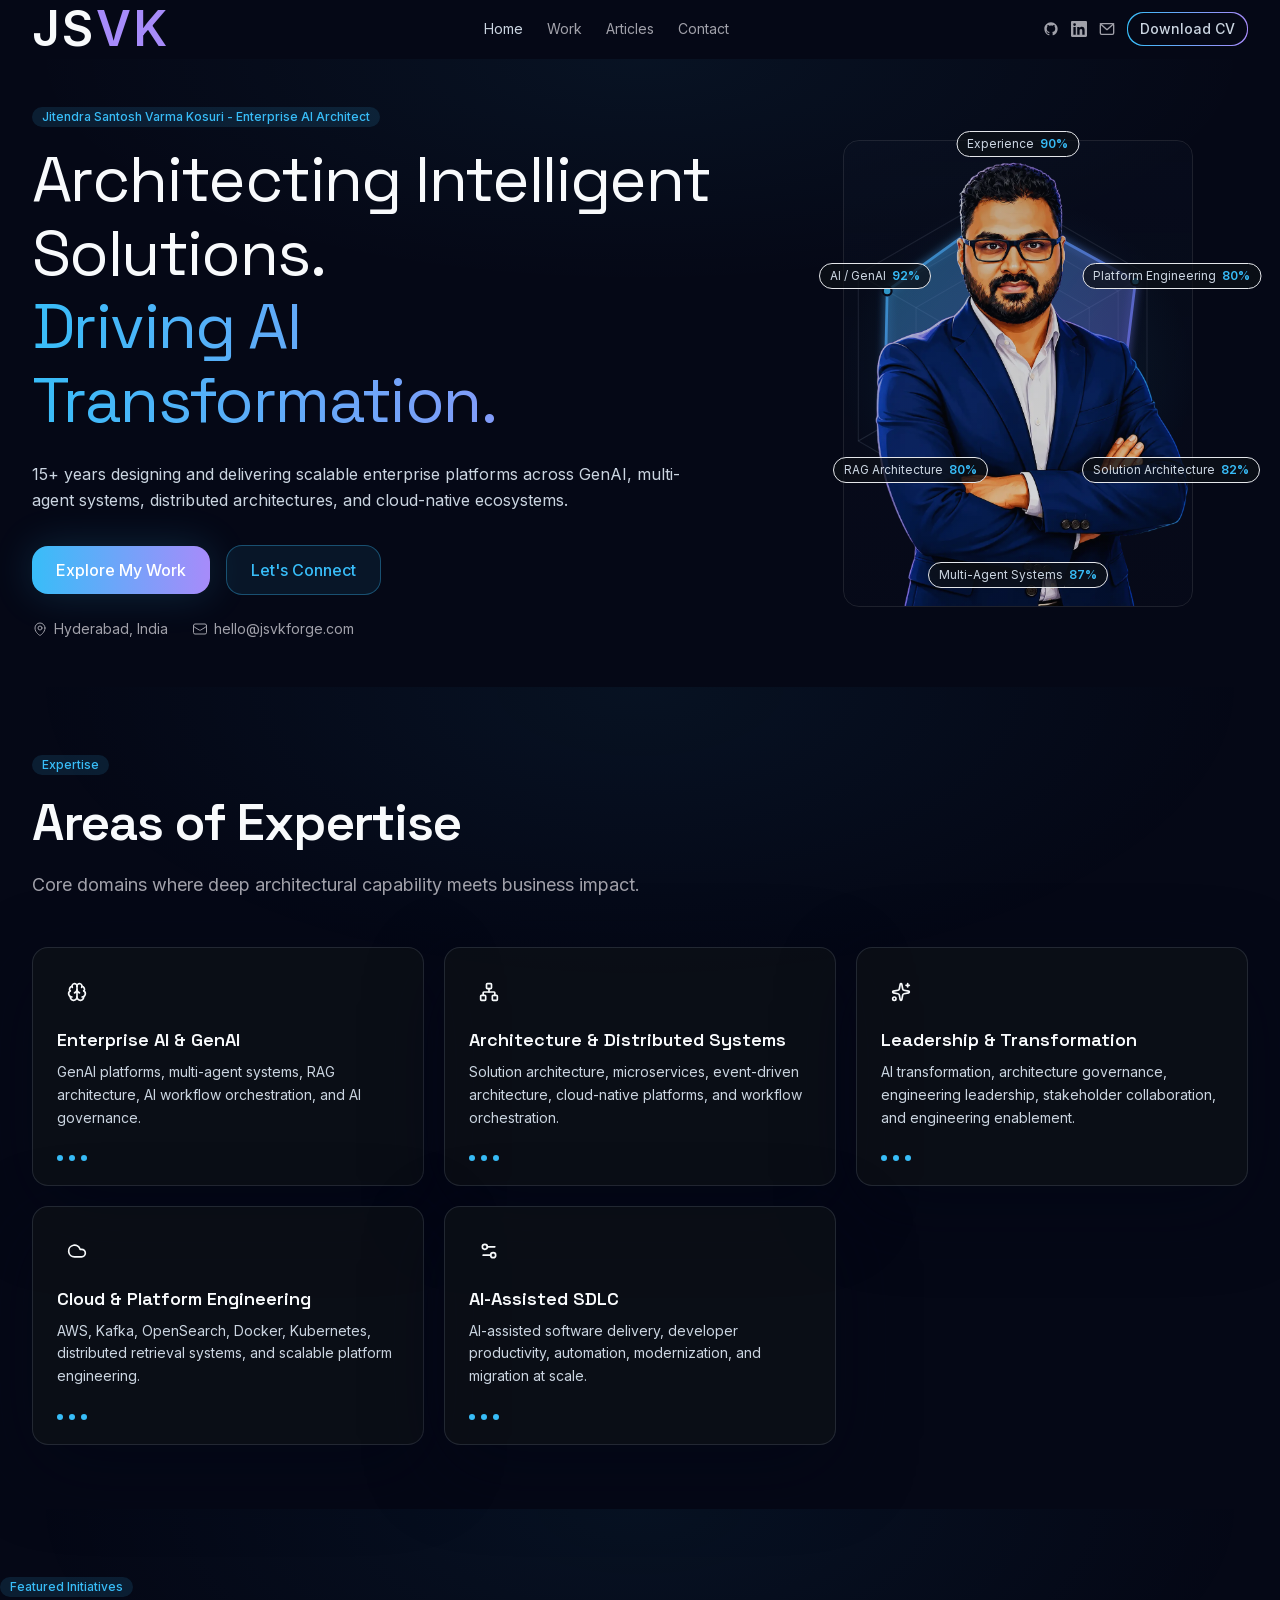
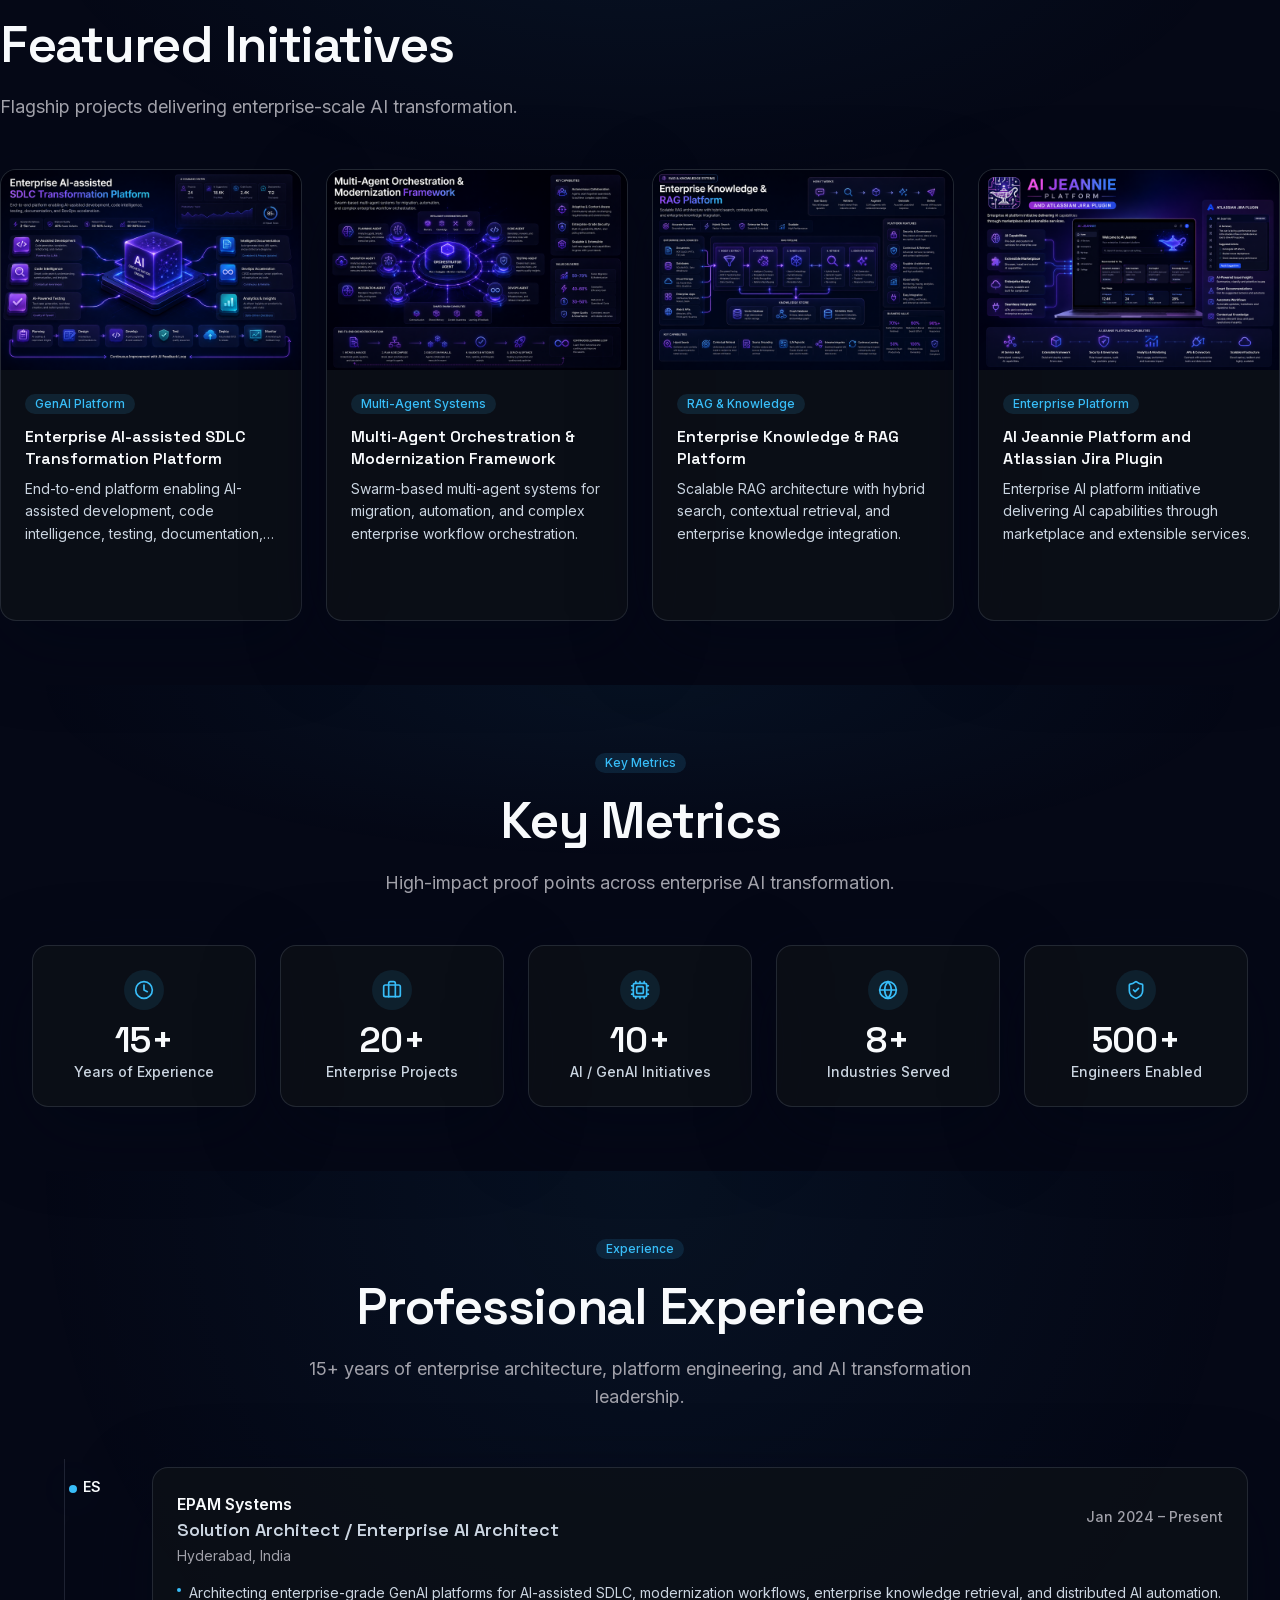
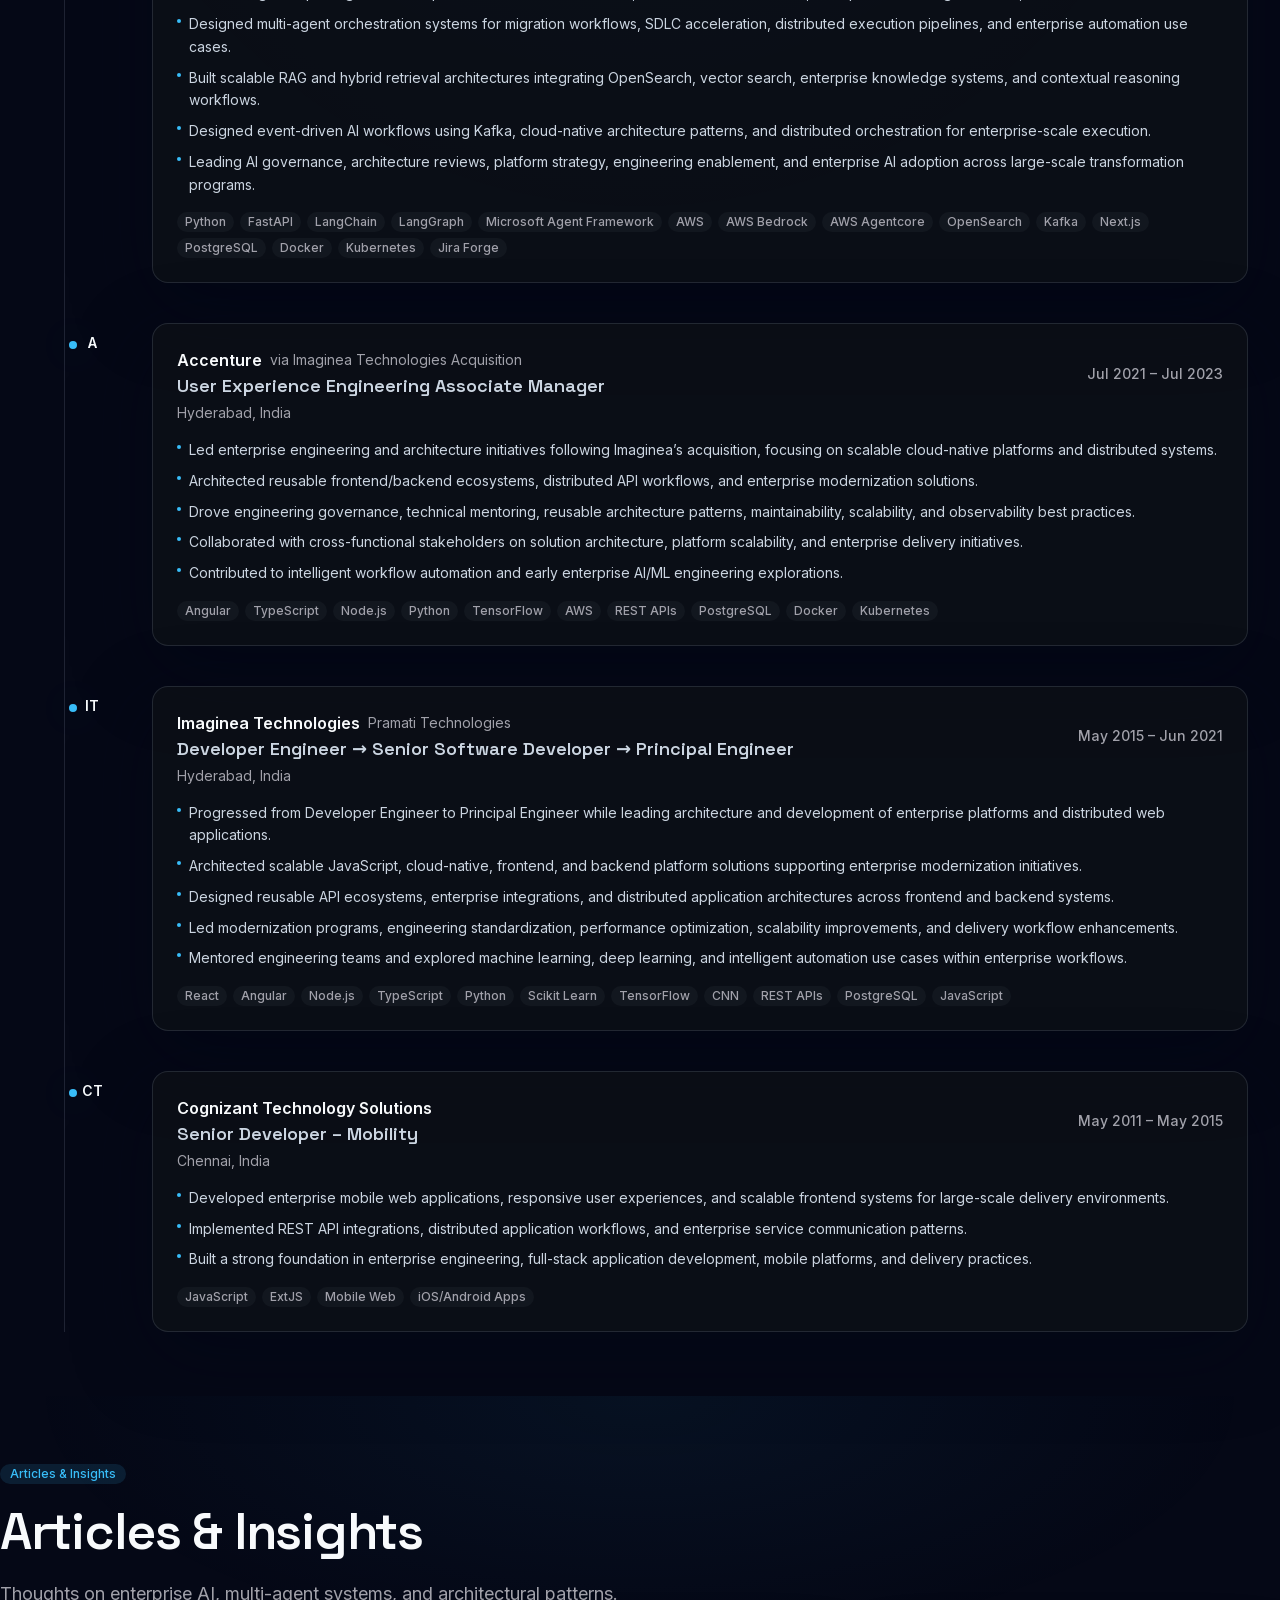
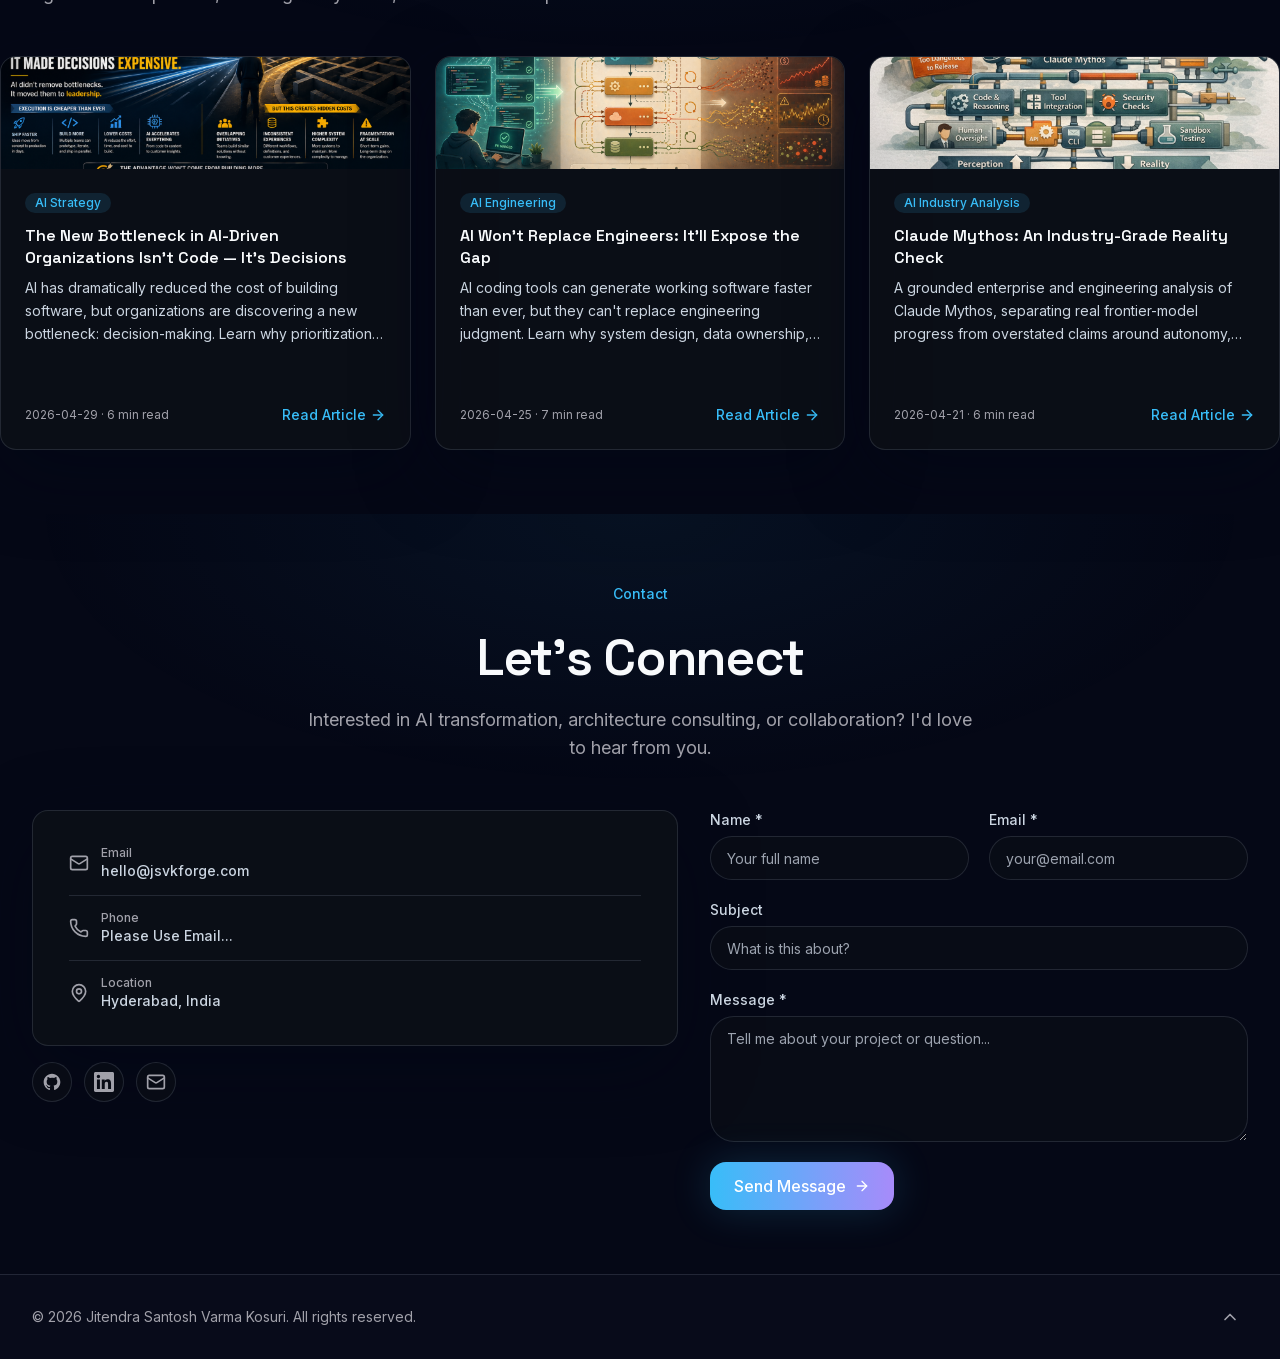
==== commit 2f709322: "updated build" ====
--- a/index.html
+++ b/index.html
@@ -1,2 +1,2 @@
-<!DOCTYPE html><!--jplwcQ_QEUwgbb4UMStKy--><html lang="en" class="scroll-smooth"><head><meta charSet="utf-8"/><meta name="viewport" content="width=device-width, initial-scale=1"/><link rel="preload" href="/jsantoshvarmakosuri.github.io/_next/static/media/36966cca54120369-s.p.woff2" as="font" crossorigin="" type="font/woff2"/><link rel="preload" href="/jsantoshvarmakosuri.github.io/_next/static/media/e4af272ccee01ff0-s.p.woff2" as="font" crossorigin="" type="font/woff2"/><link rel="preload" as="image" href="/images/portrait.webp"/><link rel="stylesheet" href="/jsantoshvarmakosuri.github.io/_next/static/css/444b732ec04ae753.css" data-precedence="next"/><link rel="preload" as="script" fetchPriority="low" href="/jsantoshvarmakosuri.github.io/_next/static/chunks/webpack-0467ca1009819e07.js"/><script src="/jsantoshvarmakosuri.github.io/_next/static/chunks/4bd1b696-c023c6e3521b1417.js" async=""></script><script src="/jsantoshvarmakosuri.github.io/_next/static/chunks/255-283a30b8a3de54ca.js" async=""></script><script src="/jsantoshvarmakosuri.github.io/_next/static/chunks/main-app-753661a6c926d005.js" async=""></script><script src="/jsantoshvarmakosuri.github.io/_next/static/chunks/909-a5da60d248a1c133.js" async=""></script><script src="/jsantoshvarmakosuri.github.io/_next/static/chunks/409-abd024db105d5042.js" async=""></script><script src="/jsantoshvarmakosuri.github.io/_next/static/chunks/app/layout-2e5af91d2eb5dd2b.js" async=""></script><script src="/jsantoshvarmakosuri.github.io/_next/static/chunks/app/page-988e6386d035dca3.js" async=""></script><link rel="manifest" href="/manifest.webmanifest"/><meta name="theme-color" content="#050816"/><meta name="apple-mobile-web-app-capable" content="yes"/><meta name="apple-mobile-web-app-status-bar-style" content="black-translucent"/><meta name="apple-mobile-web-app-title" content="JSV Kosuri"/><link rel="apple-touch-icon" href="/icons/icon-192.png"/><meta name="next-size-adjust" content=""/><title>Jitendra Santosh Varma Kosuri — Enterprise GenAI Architect</title><meta name="description" content="Enterprise GenAI Architect, Solution Architecture Leader, Multi-Agent Systems Specialist, and RAG Architecture Expert."/><link rel="manifest" href="/manifest.webmanifest"/><meta name="keywords" content="Enterprise GenAI,Multi-Agent Systems,RAG Architecture,Enterprise AI,Solution Architecture,Platform Engineering,AI Transformation"/><link rel="canonical" href="https://jsvkosuri.com"/><meta name="mobile-web-app-capable" content="yes"/><meta name="apple-mobile-web-app-title" content="JSV Kosuri"/><meta name="apple-mobile-web-app-status-bar-style" content="black-translucent"/><meta property="og:title" content="Jitendra Santosh Varma Kosuri — Enterprise GenAI Architect"/><meta property="og:description" content="Enterprise GenAI Architect, Solution Architecture Leader, Multi-Agent Systems Specialist, and RAG Architecture Expert."/><meta property="og:url" content="https://jsvkosuri.com"/><meta property="og:site_name" content="Jitendra Santosh Varma Kosuri"/><meta property="og:image" content="https://jsvkosuri.com/og/home.png"/><meta property="og:image:width" content="1200"/><meta property="og:image:height" content="630"/><meta property="og:image:alt" content="Jitendra Santosh Varma Kosuri"/><meta property="og:type" content="website"/><meta name="twitter:card" content="summary_large_image"/><meta name="twitter:title" content="Jitendra Santosh Varma Kosuri — Enterprise GenAI Architect"/><meta name="twitter:description" content="Enterprise GenAI Architect, Solution Architecture Leader, Multi-Agent Systems Specialist, and RAG Architecture Expert."/><meta name="twitter:image" content="https://jsvkosuri.com/og/home.png"/><link rel="icon" href="/favicon.png" type="image/png"/><link rel="apple-touch-icon" href="/icons/icon-192.png"/><script src="/jsantoshvarmakosuri.github.io/_next/static/chunks/polyfills-42372ed130431b0a.js" noModule=""></script></head><body class="__variable_d3ff7c __variable_372a3f bg-background-page text-text-primary antialiased"><div hidden=""><!--$--><!--/$--></div><a href="#main-content" class="sr-only focus:not-sr-only focus:absolute focus:top-4 focus:left-4 z-[60] rounded-lg bg-accent-blue px-4 py-2 text-sm font-medium text-background-page">Skip to content</a><div class="flex min-h-screen flex-col"><header class="sticky top-0 z-50 border-b transition-colors duration-200 border-transparent bg-transparent"><nav class="mx-auto flex max-w-7xl items-center justify-between px-6 py-3 lg:px-8" aria-label="Main navigation"><a class="text-base text-[2rem] font-semibold tracking-wider transition-colors hover:text-text-secondary lg:text-[3rem]" href="/jsantoshvarmakosuri.github.io"><span class="text-text-primary">JS</span><span class="text-accent-purple">VK</span></a><div class="hidden items-center gap-6 md:flex"><a aria-current="page" class="text-sm transition-colors hover:text-text-secondary text-text-secondary" href="/jsantoshvarmakosuri.github.io#home">Home</a><a class="text-sm transition-colors hover:text-text-secondary text-text-muted" href="/jsantoshvarmakosuri.github.io#experience">Work</a><a class="text-sm transition-colors hover:text-text-secondary text-text-muted" href="/jsantoshvarmakosuri.github.io#articles">Articles</a><a class="text-sm transition-colors hover:text-text-secondary text-text-muted" href="/jsantoshvarmakosuri.github.io#contact">Contact</a></div><div class="hidden items-center gap-3 md:flex"><a href="https://github.com/JSantoshVarmaKosuri" target="_blank" rel="noopener noreferrer" aria-label="GitHub" class="text-text-muted transition-colors hover:text-text-secondary"><svg class="h-4 w-4" viewBox="0 0 24 24" fill="currentColor" xmlns="http://www.w3.org/2000/svg"><path d="M12 2C6.477 2 2 6.477 2 12c0 4.42 2.865 8.166 6.839 9.489.5.092.682-.217.682-.482 0-.237-.009-.866-.013-1.7-2.782.604-3.369-1.34-3.369-1.34-.454-1.156-1.11-1.463-1.11-1.463-.908-.62.069-.608.069-.608 1.003.07 1.531 1.03 1.531 1.03.892 1.529 2.341 1.087 2.91.831.092-.646.35-1.086.636-1.336-2.22-.253-4.555-1.11-4.555-4.943 0-1.091.39-1.984 1.029-2.683-.103-.253-.446-1.27.098-2.647 0 0 .84-.269 2.75 1.025A9.578 9.578 0 0112 6.836c.85.004 1.705.114 2.504.336 1.909-1.294 2.747-1.025 2.747-1.025.546 1.377.203 2.394.1 2.647.64.699 1.028 1.592 1.028 2.683 0 3.842-2.339 4.687-4.566 4.935.359.309.678.919.678 1.852 0 1.336-.012 2.415-.012 2.743 0 .267.18.578.688.48C19.138 20.163 22 16.418 22 12c0-5.523-4.477-10-10-10z"></path></svg></a><a href="https://www.linkedin.com/in/jitendrasantoshvarmakosuri" target="_blank" rel="noopener noreferrer" aria-label="LinkedIn" class="text-text-muted transition-colors hover:text-text-secondary"><svg class="h-4 w-4" viewBox="0 0 24 24" fill="currentColor" xmlns="http://www.w3.org/2000/svg"><path d="M20.447 20.452h-3.554v-5.569c0-1.328-.027-3.037-1.852-3.037-1.853 0-2.136 1.445-2.136 2.939v5.667H9.351V9h3.414v1.561h.046c.477-.9 1.637-1.85 3.37-1.85 3.601 0 4.267 2.37 4.267 5.455v6.286zM5.337 7.433a2.062 2.062 0 01-2.063-2.065 2.064 2.064 0 112.063 2.065zm1.782 13.019H3.555V9h3.564v11.452zM22.225 0H1.771C.792 0 0 .774 0 1.729v20.542C0 23.227.792 24 1.771 24h20.451C23.2 24 24 23.227 24 22.271V1.729C24 .774 23.2 0 22.222 0h.003z"></path></svg></a><a href="mailto:hello@jsvkforge.com" rel="noopener noreferrer" aria-label="Email" class="text-text-muted transition-colors hover:text-text-secondary"><svg class="h-4 w-4" viewBox="0 0 24 24" fill="none" stroke="currentColor" stroke-width="2" stroke-linecap="round" stroke-linejoin="round" xmlns="http://www.w3.org/2000/svg"><rect x="2" y="4" width="20" height="16" rx="2"></rect><path d="M22 4L12 13L2 4"></path></svg></a><div class="rounded-lg bg-gradient-to-r from-accent-blue to-accent-purple p-[1px]"><a href="https://docs.google.com/document/d/1RDnSFEjE0doSJ6R_P3KXgy2J-gReIeCc/edit?usp=sharing&amp;ouid=115228987262110688343&amp;rtpof=true&amp;sd=true" target="_blank" class="inline-flex items-center justify-center rounded-lg bg-background-page px-3 py-1.5 text-sm font-medium text-text-secondary transition-colors hover:text-text-primary">Download CV</a></div></div><button type="button" class="ml-2 rounded-md p-2 text-text-muted transition-colors hover:text-text-secondary md:hidden" aria-label="Open menu" aria-expanded="false"><svg class="h-5 w-5" viewBox="0 0 24 24" fill="none" stroke="currentColor" stroke-width="2" stroke-linecap="round" stroke-linejoin="round" xmlns="http://www.w3.org/2000/svg"><line x1="3" y1="6" x2="21" y2="6"></line><line x1="3" y1="12" x2="21" y2="12"></line><line x1="3" y1="18" x2="21" y2="18"></line></svg></button></nav><div class="overflow-hidden transition-all duration-200 ease-in-out max-h-0 opacity-0" role="dialog" aria-modal="true" aria-label="Mobile navigation"><div class="rounded-2xl border p-6 border-border-subtle bg-glass-elevated shadow-card backdrop-blur-md hover:border-border-strong mx-4 mt-1"><div class="flex flex-col gap-4 py-4"><a aria-current="page" class="text-sm transition-colors hover:text-text-secondary text-text-secondary" href="/jsantoshvarmakosuri.github.io#home">Home</a><a class="text-sm transition-colors hover:text-text-secondary text-text-muted" href="/jsantoshvarmakosuri.github.io#experience">Work</a><a class="text-sm transition-colors hover:text-text-secondary text-text-muted" href="/jsantoshvarmakosuri.github.io#articles">Articles</a><a class="text-sm transition-colors hover:text-text-secondary text-text-muted" href="/jsantoshvarmakosuri.github.io#contact">Contact</a><hr class="border-border-subtle"/><a href="https://docs.google.com/document/d/1RDnSFEjE0doSJ6R_P3KXgy2J-gReIeCc/edit?usp=sharing&amp;ouid=115228987262110688343&amp;rtpof=true&amp;sd=true" target="_blank" class="inline-flex items-center justify-center rounded-lg bg-gradient-to-r from-accent-blue to-accent-purple px-3 py-2 text-sm font-medium text-text-secondary transition-colors hover:opacity-90">Download CV</a><hr class="border-border-subtle"/><div class="flex items-center gap-3"><a href="https://github.com/JSantoshVarmaKosuri" target="_blank" rel="noopener noreferrer" aria-label="GitHub" class="text-text-muted transition-colors hover:text-text-secondary"><svg class="h-4 w-4" viewBox="0 0 24 24" fill="currentColor" xmlns="http://www.w3.org/2000/svg"><path d="M12 2C6.477 2 2 6.477 2 12c0 4.42 2.865 8.166 6.839 9.489.5.092.682-.217.682-.482 0-.237-.009-.866-.013-1.7-2.782.604-3.369-1.34-3.369-1.34-.454-1.156-1.11-1.463-1.11-1.463-.908-.62.069-.608.069-.608 1.003.07 1.531 1.03 1.531 1.03.892 1.529 2.341 1.087 2.91.831.092-.646.35-1.086.636-1.336-2.22-.253-4.555-1.11-4.555-4.943 0-1.091.39-1.984 1.029-2.683-.103-.253-.446-1.27.098-2.647 0 0 .84-.269 2.75 1.025A9.578 9.578 0 0112 6.836c.85.004 1.705.114 2.504.336 1.909-1.294 2.747-1.025 2.747-1.025.546 1.377.203 2.394.1 2.647.64.699 1.028 1.592 1.028 2.683 0 3.842-2.339 4.687-4.566 4.935.359.309.678.919.678 1.852 0 1.336-.012 2.415-.012 2.743 0 .267.18.578.688.48C19.138 20.163 22 16.418 22 12c0-5.523-4.477-10-10-10z"></path></svg></a><a href="https://www.linkedin.com/in/jitendrasantoshvarmakosuri" target="_blank" rel="noopener noreferrer" aria-label="LinkedIn" class="text-text-muted transition-colors hover:text-text-secondary"><svg class="h-4 w-4" viewBox="0 0 24 24" fill="currentColor" xmlns="http://www.w3.org/2000/svg"><path d="M20.447 20.452h-3.554v-5.569c0-1.328-.027-3.037-1.852-3.037-1.853 0-2.136 1.445-2.136 2.939v5.667H9.351V9h3.414v1.561h.046c.477-.9 1.637-1.85 3.37-1.85 3.601 0 4.267 2.37 4.267 5.455v6.286zM5.337 7.433a2.062 2.062 0 01-2.063-2.065 2.064 2.064 0 112.063 2.065zm1.782 13.019H3.555V9h3.564v11.452zM22.225 0H1.771C.792 0 0 .774 0 1.729v20.542C0 23.227.792 24 1.771 24h20.451C23.2 24 24 23.227 24 22.271V1.729C24 .774 23.2 0 22.222 0h.003z"></path></svg></a><a href="mailto:hello@jsvkforge.com" rel="noopener noreferrer" aria-label="Email" class="text-text-muted transition-colors hover:text-text-secondary"><svg class="h-4 w-4" viewBox="0 0 24 24" fill="none" stroke="currentColor" stroke-width="2" stroke-linecap="round" stroke-linejoin="round" xmlns="http://www.w3.org/2000/svg"><rect x="2" y="4" width="20" height="16" rx="2"></rect><path d="M22 4L12 13L2 4"></path></svg></a></div></div></div></div></header><main id="main-content" class="flex-1"><script id="person-schema" type="application/ld+json">{"@context":"https://schema.org","@type":"Person","name":"Jitendra Santosh Varma Kosuri","jobTitle":"Jitendra Santosh Varma Kosuri - Enterprise AI Architect","description":"15+ years designing and delivering scalable enterprise platforms across GenAI, multi-agent systems, distributed architectures, and cloud-native ecosystems.","url":"https://jsvkosuri.com","sameAs":["https://www.linkedin.com/in/jitendrasantoshvarmakosuri"],"locationCreated":{"@type":"Place","address":{"@type":"PostalAddress","addressLocality":"Hyderabad, India"}}}</script><script id="website-schema" type="application/ld+json">{"@context":"https://schema.org","@type":"WebSite","name":"Jitendra Santosh Varma Kosuri","url":"https://jsvkosuri.com","description":"Enterprise GenAI Architect, Solution Architecture Leader, Multi-Agent Systems Specialist, and RAG Architecture Expert.","publisher":{"@type":"Person","name":"Jitendra Santosh Varma Kosuri"}}</script><section id="home" class="py-12 relative ambient-glow"><div class="mx-auto w-full max-w-7xl px-0"><div class="mx-auto w-full max-w-7xl px-6 lg:px-8"><div class="grid grid-cols-1 gap-12 lg:grid-cols-[1.2fr_0.8fr] lg:gap-16"><div class="animate-fade-up delay-0 flex flex-col"><span class="inline-flex items-center rounded-md px-2.5 py-0.5 text-xs font-medium bg-[rgba(56,189,248,0.12)] text-accent-blue mb-4 w-fit">Jitendra Santosh Varma Kosuri - Enterprise AI Architect</span><h1 class="text-hero font-display leading-[1.15] tracking-tight text-text-primary"><span class="block">Architecting Intelligent Solutions.</span><span class="block bg-gradient-to-r from-accent-blue to-accent-purple bg-clip-text text-transparent">Driving AI Transformation.</span></h1><p class="mt-6 max-w-2xl text-base leading-relaxed text-text-secondary">15+ years designing and delivering scalable enterprise platforms across GenAI, multi-agent systems, distributed architectures, and cloud-native ecosystems.</p><div class="mt-8 flex flex-col gap-3 sm:flex-row sm:items-center sm:gap-4"><a href="#experience" class="inline-flex items-center justify-center gap-2 rounded-lg font-medium transition-all duration-200 focus-visible:outline-none focus-visible:ring-2 focus-visible:ring-offset-2 focus-visible:ring-offset-background-page disabled:pointer-events-none disabled:opacity-50 bg-gradient-to-r from-accent-blue to-accent-purple text-white shadow-glow-blue hover:shadow-[0_0_40px_rgba(56,189,248,0.3)] focus-visible:ring-accent-blue px-6 py-3 text-base">Explore My Work</a><a href="#contact" class="inline-flex items-center justify-center gap-2 rounded-lg font-medium transition-all duration-200 focus-visible:outline-none focus-visible:ring-2 focus-visible:ring-offset-2 focus-visible:ring-offset-background-page disabled:pointer-events-none disabled:opacity-50 border border-border-accent bg-[rgba(56,189,248,0.08)] text-accent-blue hover:bg-[rgba(56,189,248,0.14)] focus-visible:ring-accent-blue px-6 py-3 text-base">Let&#x27;s Connect</a></div><div class="mt-6 flex flex-wrap items-center gap-x-6 gap-y-2 text-sm text-text-muted"><span class="flex items-center gap-1.5"><svg class="h-4 w-4 shrink-0" fill="none" viewBox="0 0 24 24" stroke="currentColor" stroke-width="1.5"><path stroke-linecap="round" stroke-linejoin="round" d="M15 10.5a3 3 0 1 1-6 0 3 3 0 0 1 6 0Z"></path><path stroke-linecap="round" stroke-linejoin="round" d="M19.5 10.5c0 7.142-7.5 11.25-7.5 11.25S4.5 17.642 4.5 10.5a7.5 7.5 0 1 1 15 0Z"></path></svg>Hyderabad, India</span><span class="flex items-center gap-1.5"><svg class="h-4 w-4 shrink-0" fill="none" viewBox="0 0 24 24" stroke="currentColor" stroke-width="1.5"><path stroke-linecap="round" stroke-linejoin="round" d="M21.75 6.75v10.5a2.25 2.25 0 0 1-2.25 2.25h-15a2.25 2.25 0 0 1-2.25-2.25V6.75m19.5 0A2.25 2.25 0 0 0 19.5 4.5h-15a2.25 2.25 0 0 0-2.25 2.25m19.5 0v.243a2.25 2.25 0 0 1-1.07 1.916l-7.5 4.615a2.25 2.25 0 0 1-2.36 0L3.32 8.91a2.25 2.25 0 0 1-1.07-1.916V6.75"></path></svg><a href="mailto:hello@jsvkforge.com" class="hover:text-text-primary transition-colors">hello@jsvkforge.com</a></span></div></div><div class="animate-fade-up delay-200 flex items-center justify-center"><div class="relative flex items-center justify-center"><div class="ambient-glow-lg absolute inset-0 -z-20"></div><div class="absolute inset-[-75px] flex items-center justify-center"><div class="relative h-[360px] w-[360px] sm:h-[540px] sm:w-[540px]"><svg viewBox="0 0 456 456" class="w-full h-full" role="img" aria-label="Capability radar chart showing expertise areas"><title>Capability Radar Chart</title><desc>Experience: 90%, AI / GenAI: 92%, RAG Architecture: 80%, Multi-Agent Systems: 87%, Solution Architecture: 82%, Platform Engineering: 80%</desc><defs><linearGradient id="radar-fill" x1="0%" y1="0%" x2="100%" y2="100%"><stop offset="0%" stop-color="#38bdf8" stop-opacity="0.28"></stop><stop offset="100%" stop-color="#8b5cf6" stop-opacity="0.28"></stop></linearGradient><linearGradient id="radar-stroke" x1="0%" y1="0%" x2="100%" y2="100%"><stop offset="0%" stop-color="#38bdf8"></stop><stop offset="100%" stop-color="#8b5cf6"></stop></linearGradient><filter id="radar-glow" x="-20%" y="-20%" width="140%" height="140%"><feGaussianBlur stdDeviation="4" result="blur"></feGaussianBlur><feMerge><feMergeNode in="blur"></feMergeNode><feMergeNode in="SourceGraphic"></feMergeNode></feMerge></filter></defs><polygon points="214,183.6 240.32717227504693,198.8 240.32717227504693,229.2 214,244.4 187.67282772495307,229.20000000000002 187.67282772495307,198.79999999999998" fill="none" stroke="rgba(148, 163, 184, 0.18)" stroke-width="1"></polygon><polygon points="214,153.2 266.65434455009387,183.6 266.65434455009387,244.39999999999998 214,274.8 161.34565544990613,244.40000000000003 161.34565544990613,183.6" fill="none" stroke="rgba(148, 163, 184, 0.18)" stroke-width="1"></polygon><polygon points="214,122.8 292.98151682514083,168.4 292.98151682514083,259.59999999999997 214,305.2 135.01848317485923,259.6 135.0184831748592,168.39999999999998" fill="none" stroke="rgba(148, 163, 184, 0.18)" stroke-width="1"></polygon><polygon points="214,92.39999999999999 319.30868910018773,153.2 319.30868910018773,274.79999999999995 214,335.6 108.69131089981228,274.80000000000007 108.69131089981227,153.2" fill="none" stroke="rgba(148, 163, 184, 0.18)" stroke-width="1"></polygon><polygon points="214,62 345.63586137523464,138 345.6358613752347,290 214,366 82.36413862476536,290.00000000000006 82.36413862476533,138" fill="none" stroke="rgba(148, 163, 184, 0.18)" stroke-width="1"></polygon><line x1="214" y1="214" x2="214" y2="62" stroke="rgba(148, 163, 184, 0.2)" stroke-width="1"></line><line x1="214" y1="214" x2="345.63586137523464" y2="138" stroke="rgba(148, 163, 184, 0.2)" stroke-width="1"></line><line x1="214" y1="214" x2="345.6358613752347" y2="290" stroke="rgba(148, 163, 184, 0.2)" stroke-width="1"></line><line x1="214" y1="214" x2="214" y2="366" stroke="rgba(148, 163, 184, 0.2)" stroke-width="1"></line><line x1="214" y1="214" x2="82.36413862476536" y2="290.00000000000006" stroke="rgba(148, 163, 184, 0.2)" stroke-width="1"></line><line x1="214" y1="214" x2="82.36413862476533" y2="138" stroke="rgba(148, 163, 184, 0.2)" stroke-width="1"></line><polygon points="214,77.19999999999999 335.1049924652159,144.07999999999998 319.30868910018773,274.79999999999995 214,346.24 106.0585936723076,276.32000000000005 108.69131089981227,153.2" fill="url(#radar-fill)" stroke="url(#radar-stroke)" stroke-width="2.5" stroke-linejoin="round" filter="url(#radar-glow)"></polygon><circle cx="214" cy="77.19999999999999" r="4" fill="#38bdf8" stroke="#050816" stroke-width="2"></circle><circle cx="335.1049924652159" cy="144.07999999999998" r="4" fill="#38bdf8" stroke="#050816" stroke-width="2"></circle><circle cx="319.30868910018773" cy="274.79999999999995" r="4" fill="#38bdf8" stroke="#050816" stroke-width="2"></circle><circle cx="214" cy="346.24" r="4" fill="#38bdf8" stroke="#050816" stroke-width="2"></circle><circle cx="106.0585936723076" cy="276.32000000000005" r="4" fill="#38bdf8" stroke="#050816" stroke-width="2"></circle><circle cx="108.69131089981227" cy="153.2" r="4" fill="#38bdf8" stroke="#050816" stroke-width="2"></circle></svg><div class="pointer-events-none absolute inset-0 z-30"><div class="absolute flex items-center gap-1 rounded-full border border-accent/30 bg-[rgba(13,17,23,0.75)] px-2 py-0.5 text-[10px] backdrop-blur-md sm:gap-1.5 sm:px-2.5 sm:py-1 sm:text-xs top-[10%] left-1/2 -translate-x-1/2 -translate-y-full" role="presentation" aria-hidden="true"><span class="text-text-secondary">Experience</span><span class="font-semibold text-accent-blue">90<!-- -->%</span></div><div class="absolute flex items-center gap-1 rounded-full border border-accent/30 bg-[rgba(13,17,23,0.75)] px-2 py-0.5 text-[10px] backdrop-blur-md sm:gap-1.5 sm:px-2.5 sm:py-1 sm:text-xs top-[32%] right-[45%] -translate-x-full -translate-y-1/2" role="presentation" aria-hidden="true"><span class="text-text-secondary">AI / GenAI</span><span class="font-semibold text-accent-blue">92<!-- -->%</span></div><div class="absolute flex items-center gap-1 rounded-full border border-accent/30 bg-[rgba(13,17,23,0.75)] px-2 py-0.5 text-[10px] backdrop-blur-md sm:gap-1.5 sm:px-2.5 sm:py-1 sm:text-xs bottom-[32%] right-[25%] -translate-x-full translate-y-1/2" role="presentation" aria-hidden="true"><span class="text-text-secondary">RAG Architecture</span><span class="font-semibold text-accent-blue">80<!-- -->%</span></div><div class="absolute flex items-center gap-1 rounded-full border border-accent/30 bg-[rgba(13,17,23,0.75)] px-2 py-0.5 text-[10px] backdrop-blur-md sm:gap-1.5 sm:px-2.5 sm:py-1 sm:text-xs bottom-[15%] left-1/2 -translate-x-1/2 translate-y-full" role="presentation" aria-hidden="true"><span class="text-text-secondary">Multi-Agent Systems</span><span class="font-semibold text-accent-blue">87<!-- -->%</span></div><div class="absolute flex items-center gap-1 rounded-full border border-accent/30 bg-[rgba(13,17,23,0.75)] px-2 py-0.5 text-[10px] backdrop-blur-md sm:gap-1.5 sm:px-2.5 sm:py-1 sm:text-xs bottom-[32%] left-[45%] translate-x-1/2 translate-y-1/2" role="presentation" aria-hidden="true"><span class="text-text-secondary">Solution Architecture</span><span class="font-semibold text-accent-blue">82<!-- -->%</span></div><div class="absolute flex items-center gap-1 rounded-full border border-accent/30 bg-[rgba(13,17,23,0.75)] px-2 py-0.5 text-[10px] backdrop-blur-md sm:gap-1.5 sm:px-2.5 sm:py-1 sm:text-xs top-[32%] left-[45%] translate-x-1/2 -translate-y-1/2" role="presentation" aria-hidden="true"><span class="text-text-secondary">Platform Engineering</span><span class="font-semibold text-accent-blue">80<!-- -->%</span></div></div></div></div><div class="relative z-10 w-full max-w-[240px] sm:max-w-[350px]"><div class="relative aspect-[3/4] w-full overflow-hidden rounded-2xl border border-white/10"><img src="/images/portrait.webp" alt="Jitendra Santosh Varma Kosuri" class="aspect-[3/4] h-full w-full rounded-2xl object-cover" loading="eager"/><div class="absolute inset-0 rounded-2xl" style="background:linear-gradient(180deg, rgba(15, 23, 42, 0.28) 0%, rgba(15, 23, 42, 0.15) 100%)"></div></div></div></div></div></div></div></div></section><!--$?--><template id="B:0"></template><div class="mx-auto w-full max-w-7xl animate-pulse rounded-2xl bg-background-elevated/30 py-24" aria-hidden="true"></div><!--/$--><!--$?--><template id="B:1"></template><div class="mx-auto w-full max-w-7xl animate-pulse rounded-2xl bg-background-elevated/30 py-24" aria-hidden="true"></div><!--/$--><!--$?--><template id="B:2"></template><div class="mx-auto w-full max-w-7xl animate-pulse rounded-2xl bg-background-elevated/30 py-24" aria-hidden="true"></div><!--/$--><!--$?--><template id="B:3"></template><div class="mx-auto w-full max-w-7xl animate-pulse rounded-2xl bg-background-elevated/30 py-24" aria-hidden="true"></div><!--/$--><!--$?--><template id="B:4"></template><div class="mx-auto w-full max-w-7xl animate-pulse rounded-2xl bg-background-elevated/30 py-24" aria-hidden="true"></div><!--/$--><!--$?--><template id="B:5"></template><div class="mx-auto w-full max-w-7xl animate-pulse rounded-2xl bg-background-elevated/30 py-24" aria-hidden="true"></div><!--/$--><!--$--><!--/$--></main><footer class="border-t border-border-subtle bg-background-section"><div class="mx-auto flex max-w-7xl items-center justify-between px-6 py-6 lg:px-8"><p class="text-sm text-text-muted">© <!-- -->2026<!-- --> <!-- -->Jitendra Santosh Varma Kosuri<!-- -->. All rights reserved.</p><a href="#home" aria-label="Back to top" class="rounded-lg p-2 text-text-muted transition-colors hover:bg-[rgba(148,163,184,0.08)] hover:text-text-secondary"><svg class="h-5 w-5" viewBox="0 0 24 24" fill="none" stroke="currentColor" stroke-width="2" stroke-linecap="round" stroke-linejoin="round" xmlns="http://www.w3.org/2000/svg"><polyline points="18 15 12 9 6 15"></polyline></svg></a></div></footer></div><script>requestAnimationFrame(function(){$RT=performance.now()});</script><script src="/jsantoshvarmakosuri.github.io/_next/static/chunks/webpack-0467ca1009819e07.js" id="_R_" async=""></script><div hidden id="S:0"><section class="py-16 relative ambient-glow"><div class="mx-auto w-full max-w-7xl px-0"><div class="mx-auto w-full max-w-7xl px-6 lg:px-8"><div class="animate-fade-up delay-0"><span class="inline-flex items-center rounded-md px-2.5 py-0.5 text-xs font-medium bg-[rgba(56,189,248,0.12)] text-accent-blue mb-4 w-fit">Expertise</span><h2 class="font-display font-semibold leading-tight tracking-tight text-text-primary text-h2">Areas of Expertise</h2><p class="mt-4 text-base text-text-muted sm:text-lg">Core domains where deep architectural capability meets business impact.</p></div><div class="mt-12 grid grid-cols-1 gap-5 md:grid-cols-3 2xl:grid-cols-5 2xl:gap-6"><div class="flex h-full"><div class="animate-fade-up" style="animation-delay:100ms"><div class="rounded-2xl border p-6 border-border-subtle bg-glass-default shadow-card backdrop-blur-md transition-all duration-200 hover:border-border-accent hover:shadow-glow-blue-soft hover:-translate-y-0.5 flex flex-col"><div class="flex h-10 w-10 items-center justify-center rounded-xl"><svg xmlns="http://www.w3.org/2000/svg" width="24" height="24" viewBox="0 0 24 24" fill="none" stroke="currentColor" stroke-width="2" stroke-linecap="round" stroke-linejoin="round" class="lucide lucide-brain h-5 w-5" aria-hidden="true"><path d="M12 18V5"></path><path d="M15 13a4.17 4.17 0 0 1-3-4 4.17 4.17 0 0 1-3 4"></path><path d="M17.598 6.5A3 3 0 1 0 12 5a3 3 0 1 0-5.598 1.5"></path><path d="M17.997 5.125a4 4 0 0 1 2.526 5.77"></path><path d="M18 18a4 4 0 0 0 2-7.464"></path><path d="M19.967 17.483A4 4 0 1 1 12 18a4 4 0 1 1-7.967-.517"></path><path d="M6 18a4 4 0 0 1-2-7.464"></path><path d="M6.003 5.125a4 4 0 0 0-2.526 5.77"></path></svg></div><h3 class="mt-4 text-lg font-display font-semibold leading-snug text-text-primary">Enterprise AI &amp; GenAI</h3><p class="mt-2 text-sm leading-relaxed text-text-secondary">GenAI platforms, multi-agent systems, RAG architecture, AI workflow orchestration, and AI governance.</p><br/><div class="flex items-center gap-1.5 mt-auto" aria-hidden="true"><span class="h-1.5 w-1.5 rounded-full bg-accent-blue"></span><span class="h-1.5 w-1.5 rounded-full bg-accent-blue"></span><span class="h-1.5 w-1.5 rounded-full bg-accent-blue"></span></div></div></div></div><div class="flex h-full"><div class="animate-fade-up" style="animation-delay:200ms"><div class="rounded-2xl border p-6 border-border-subtle bg-glass-default shadow-card backdrop-blur-md transition-all duration-200 hover:border-border-accent hover:shadow-glow-blue-soft hover:-translate-y-0.5 flex flex-col"><div class="flex h-10 w-10 items-center justify-center rounded-xl"><svg xmlns="http://www.w3.org/2000/svg" width="24" height="24" viewBox="0 0 24 24" fill="none" stroke="currentColor" stroke-width="2" stroke-linecap="round" stroke-linejoin="round" class="lucide lucide-network h-5 w-5" aria-hidden="true"><rect x="16" y="16" width="6" height="6" rx="1"></rect><rect x="2" y="16" width="6" height="6" rx="1"></rect><rect x="9" y="2" width="6" height="6" rx="1"></rect><path d="M5 16v-3a1 1 0 0 1 1-1h12a1 1 0 0 1 1 1v3"></path><path d="M12 12V8"></path></svg></div><h3 class="mt-4 text-lg font-display font-semibold leading-snug text-text-primary">Architecture &amp; Distributed Systems</h3><p class="mt-2 text-sm leading-relaxed text-text-secondary">Solution architecture, microservices, event-driven architecture, cloud-native platforms, and workflow orchestration.</p><br/><div class="flex items-center gap-1.5 mt-auto" aria-hidden="true"><span class="h-1.5 w-1.5 rounded-full bg-accent-blue"></span><span class="h-1.5 w-1.5 rounded-full bg-accent-blue"></span><span class="h-1.5 w-1.5 rounded-full bg-accent-blue"></span></div></div></div></div><div class="flex h-full"><div class="animate-fade-up" style="animation-delay:300ms"><div class="rounded-2xl border p-6 border-border-subtle bg-glass-default shadow-card backdrop-blur-md transition-all duration-200 hover:border-border-accent hover:shadow-glow-blue-soft hover:-translate-y-0.5 flex flex-col"><div class="flex h-10 w-10 items-center justify-center rounded-xl"><svg xmlns="http://www.w3.org/2000/svg" width="24" height="24" viewBox="0 0 24 24" fill="none" stroke="currentColor" stroke-width="2" stroke-linecap="round" stroke-linejoin="round" class="lucide lucide-sparkles h-5 w-5" aria-hidden="true"><path d="M11.017 2.814a1 1 0 0 1 1.966 0l1.051 5.558a2 2 0 0 0 1.594 1.594l5.558 1.051a1 1 0 0 1 0 1.966l-5.558 1.051a2 2 0 0 0-1.594 1.594l-1.051 5.558a1 1 0 0 1-1.966 0l-1.051-5.558a2 2 0 0 0-1.594-1.594l-5.558-1.051a1 1 0 0 1 0-1.966l5.558-1.051a2 2 0 0 0 1.594-1.594z"></path><path d="M20 2v4"></path><path d="M22 4h-4"></path><circle cx="4" cy="20" r="2"></circle></svg></div><h3 class="mt-4 text-lg font-display font-semibold leading-snug text-text-primary">Leadership &amp; Transformation</h3><p class="mt-2 text-sm leading-relaxed text-text-secondary">AI transformation, architecture governance, engineering leadership, stakeholder collaboration, and engineering enablement.</p><br/><div class="flex items-center gap-1.5 mt-auto" aria-hidden="true"><span class="h-1.5 w-1.5 rounded-full bg-accent-blue"></span><span class="h-1.5 w-1.5 rounded-full bg-accent-blue"></span><span class="h-1.5 w-1.5 rounded-full bg-accent-blue"></span></div></div></div></div><div class="flex h-full"><div class="animate-fade-up" style="animation-delay:400ms"><div class="rounded-2xl border p-6 border-border-subtle bg-glass-default shadow-card backdrop-blur-md transition-all duration-200 hover:border-border-accent hover:shadow-glow-blue-soft hover:-translate-y-0.5 flex flex-col"><div class="flex h-10 w-10 items-center justify-center rounded-xl"><svg xmlns="http://www.w3.org/2000/svg" width="24" height="24" viewBox="0 0 24 24" fill="none" stroke="currentColor" stroke-width="2" stroke-linecap="round" stroke-linejoin="round" class="lucide lucide-cloud h-5 w-5" aria-hidden="true"><path d="M17.5 19H9a7 7 0 1 1 6.71-9h1.79a4.5 4.5 0 1 1 0 9Z"></path></svg></div><h3 class="mt-4 text-lg font-display font-semibold leading-snug text-text-primary">Cloud &amp; Platform Engineering</h3><p class="mt-2 text-sm leading-relaxed text-text-secondary">AWS, Kafka, OpenSearch, Docker, Kubernetes, distributed retrieval systems, and scalable platform engineering.</p><br/><div class="flex items-center gap-1.5 mt-auto" aria-hidden="true"><span class="h-1.5 w-1.5 rounded-full bg-accent-blue"></span><span class="h-1.5 w-1.5 rounded-full bg-accent-blue"></span><span class="h-1.5 w-1.5 rounded-full bg-accent-blue"></span></div></div></div></div><div class="flex h-full"><div class="animate-fade-up" style="animation-delay:500ms"><div class="rounded-2xl border p-6 border-border-subtle bg-glass-default shadow-card backdrop-blur-md transition-all duration-200 hover:border-border-accent hover:shadow-glow-blue-soft hover:-translate-y-0.5 flex flex-col"><div class="flex h-10 w-10 items-center justify-center rounded-xl"><svg xmlns="http://www.w3.org/2000/svg" width="24" height="24" viewBox="0 0 24 24" fill="none" stroke="currentColor" stroke-width="2" stroke-linecap="round" stroke-linejoin="round" class="lucide lucide-settings2 lucide-settings-2 h-5 w-5" aria-hidden="true"><path d="M14 17H5"></path><path d="M19 7h-9"></path><circle cx="17" cy="17" r="3"></circle><circle cx="7" cy="7" r="3"></circle></svg></div><h3 class="mt-4 text-lg font-display font-semibold leading-snug text-text-primary">AI-Assisted SDLC</h3><p class="mt-2 text-sm leading-relaxed text-text-secondary">AI-assisted software delivery, developer productivity, automation, modernization, and migration at scale.</p><br/><div class="flex items-center gap-1.5 mt-auto" aria-hidden="true"><span class="h-1.5 w-1.5 rounded-full bg-accent-blue"></span><span class="h-1.5 w-1.5 rounded-full bg-accent-blue"></span><span class="h-1.5 w-1.5 rounded-full bg-accent-blue"></span></div></div></div></div></div></div></div></section></div><script>$RB=[];$RV=function(a){$RT=performance.now();for(var b=0;b<a.length;b+=2){var c=a[b],e=a[b+1];null!==e.parentNode&&e.parentNode.removeChild(e);var f=c.parentNode;if(f){var g=c.previousSibling,h=0;do{if(c&&8===c.nodeType){var d=c.data;if("/$"===d||"/&"===d)if(0===h)break;else h--;else"$"!==d&&"$?"!==d&&"$~"!==d&&"$!"!==d&&"&"!==d||h++}d=c.nextSibling;f.removeChild(c);c=d}while(c);for(;e.firstChild;)f.insertBefore(e.firstChild,c);g.data="$";g._reactRetry&&requestAnimationFrame(g._reactRetry)}}a.length=0};
-$RC=function(a,b){if(b=document.getElementById(b))(a=document.getElementById(a))?(a.previousSibling.data="$~",$RB.push(a,b),2===$RB.length&&("number"!==typeof $RT?requestAnimationFrame($RV.bind(null,$RB)):(a=performance.now(),setTimeout($RV.bind(null,$RB),2300>a&&2E3<a?2300-a:$RT+300-a)))):b.parentNode.removeChild(b)};$RC("B:0","S:0")</script><div hidden id="S:1"><section id="work" class="py-16 relative ambient-glow"><div class="mx-auto w-full max-w-7xl px-0"><div class="animate-fade-up delay-0"><span class="inline-flex items-center rounded-md px-2.5 py-0.5 text-xs font-medium bg-[rgba(56,189,248,0.12)] text-accent-blue mb-4 w-fit">Featured Initiatives</span><h2 class="font-display font-semibold leading-tight tracking-tight text-text-primary text-h2">Featured Initiatives</h2><p class="mt-4 text-base text-text-muted sm:text-lg">Flagship projects delivering enterprise-scale AI transformation.</p></div><div class="mt-12 grid grid-cols-1 gap-5 md:grid-cols-2 lg:grid-cols-4 lg:gap-6"><div class="flex h-full"><div class="animate-fade-up" style="animation-delay:100ms"><div class="rounded-2xl border border-border-subtle bg-glass-default shadow-card backdrop-blur-md hover:border-border-strong flex flex-col overflow-hidden p-0"><div class="relative w-full"><div class="absolute inset-0 bg-gradient-to-br from-accent-blue/10 via-background-elevated to-accent-purple/10"></div><img src="/images/initiatives/genai-sdlc-platform.png" alt="Enterprise AI-assisted SDLC Transformation Platform" width="800" fetchPriority="low" class="h-full w-full object-cover" loading="lazy"/></div><div class="flex min-h-[250px] flex-1 flex-col p-6"><span class="inline-flex items-center rounded-md px-2.5 py-0.5 text-xs font-medium bg-[rgba(56,189,248,0.12)] text-accent-blue mb-3 w-fit">GenAI Platform</span><h3 class="text-base font-display font-semibold leading-snug text-text-primary">Enterprise AI-assisted SDLC Transformation Platform</h3><p class="mt-2 text-sm leading-relaxed text-text-secondary line-clamp-3">End-to-end platform enabling AI-assisted development, code intelligence, testing, documentation, and DevOps acceleration.</p></div></div></div></div><div class="flex h-full"><div class="animate-fade-up" style="animation-delay:200ms"><div class="rounded-2xl border border-border-subtle bg-glass-default shadow-card backdrop-blur-md hover:border-border-strong flex flex-col overflow-hidden p-0"><div class="relative w-full"><div class="absolute inset-0 bg-gradient-to-br from-accent-blue/10 via-background-elevated to-accent-purple/10"></div><img src="/images/initiatives/multi-agent-framework.png" alt="Multi-Agent Orchestration &amp; Modernization Framework" width="800" fetchPriority="low" class="h-full w-full object-cover" loading="lazy"/></div><div class="flex min-h-[250px] flex-1 flex-col p-6"><span class="inline-flex items-center rounded-md px-2.5 py-0.5 text-xs font-medium bg-[rgba(56,189,248,0.12)] text-accent-blue mb-3 w-fit">Multi-Agent Systems</span><h3 class="text-base font-display font-semibold leading-snug text-text-primary">Multi-Agent Orchestration &amp; Modernization Framework</h3><p class="mt-2 text-sm leading-relaxed text-text-secondary line-clamp-3">Swarm-based multi-agent systems for migration, automation, and complex enterprise workflow orchestration.</p></div></div></div></div><div class="flex h-full"><div class="animate-fade-up" style="animation-delay:300ms"><div class="rounded-2xl border border-border-subtle bg-glass-default shadow-card backdrop-blur-md hover:border-border-strong flex flex-col overflow-hidden p-0"><div class="relative w-full"><div class="absolute inset-0 bg-gradient-to-br from-accent-blue/10 via-background-elevated to-accent-purple/10"></div><img src="/images/initiatives/rag-platform.png" alt="Enterprise Knowledge &amp; RAG Platform" width="800" fetchPriority="low" class="h-full w-full object-cover" loading="lazy"/></div><div class="flex min-h-[250px] flex-1 flex-col p-6"><span class="inline-flex items-center rounded-md px-2.5 py-0.5 text-xs font-medium bg-[rgba(56,189,248,0.12)] text-accent-blue mb-3 w-fit">RAG &amp; Knowledge</span><h3 class="text-base font-display font-semibold leading-snug text-text-primary">Enterprise Knowledge &amp; RAG Platform</h3><p class="mt-2 text-sm leading-relaxed text-text-secondary line-clamp-3">Scalable RAG architecture with hybrid search, contextual retrieval, and enterprise knowledge integration.</p></div></div></div></div><div class="flex h-full"><div class="animate-fade-up" style="animation-delay:400ms"><div class="rounded-2xl border border-border-subtle bg-glass-default shadow-card backdrop-blur-md hover:border-border-strong flex flex-col overflow-hidden p-0"><div class="relative w-full"><div class="absolute inset-0 bg-gradient-to-br from-accent-blue/10 via-background-elevated to-accent-purple/10"></div><img src="/images/initiatives/ai-jeannie-platform.png" alt="AI Jeannie Platform and Atlassian Jira Plugin" width="800" fetchPriority="low" class="h-full w-full object-cover" loading="lazy"/></div><div class="flex min-h-[250px] flex-1 flex-col p-6"><span class="inline-flex items-center rounded-md px-2.5 py-0.5 text-xs font-medium bg-[rgba(56,189,248,0.12)] text-accent-blue mb-3 w-fit">Enterprise Platform</span><h3 class="text-base font-display font-semibold leading-snug text-text-primary">AI Jeannie Platform and Atlassian Jira Plugin</h3><p class="mt-2 text-sm leading-relaxed text-text-secondary line-clamp-3">Enterprise AI platform initiative delivering AI capabilities through marketplace and extensible services.</p></div></div></div></div></div></div></section></div><script>$RC("B:1","S:1")</script><div hidden id="S:2"><section class="py-16 relative ambient-glow"><div class="mx-auto w-full max-w-7xl px-0"><div class="mx-auto w-full max-w-7xl px-6 lg:px-8"><div class="animate-fade-up text-center delay-0"><span class="inline-flex items-center rounded-md px-2.5 py-0.5 text-xs font-medium bg-[rgba(56,189,248,0.12)] text-accent-blue mb-4 w-fit">Key Metrics</span><h2 class="font-display font-semibold leading-tight tracking-tight text-text-primary text-h2">Key Metrics</h2><p class="mx-auto mt-4 max-w-2xl text-base text-text-muted sm:text-lg">High-impact proof points across enterprise AI transformation.</p></div><div class="mt-12 grid grid-cols-2 gap-5 lg:grid-cols-5 lg:gap-6"><div class="animate-fade-up" style="animation-delay:100ms"><div class="rounded-2xl border p-6 border-border-subtle bg-glass-default shadow-card backdrop-blur-md hover:border-border-strong text-center"><div class="flex flex-col items-center gap-3"><div class="inline-flex items-center justify-center rounded-xl bg-[rgba(56,189,248,0.1)] text-accent-blue h-10 w-10" aria-hidden="true"><svg xmlns="http://www.w3.org/2000/svg" width="24" height="24" viewBox="0 0 24 24" fill="none" stroke="currentColor" stroke-width="2" stroke-linecap="round" stroke-linejoin="round" class="lucide lucide-clock h-5 w-5" aria-hidden="true"><circle cx="12" cy="12" r="10"></circle><path d="M12 6v6l4 2"></path></svg></div><div class="text-center"><p class="font-display text-h3 font-semibold leading-none text-text-primary">15+</p><p class="mt-1 text-sm font-medium text-text-secondary">Years of Experience</p></div></div></div></div><div class="animate-fade-up" style="animation-delay:200ms"><div class="rounded-2xl border p-6 border-border-subtle bg-glass-default shadow-card backdrop-blur-md hover:border-border-strong text-center"><div class="flex flex-col items-center gap-3"><div class="inline-flex items-center justify-center rounded-xl bg-[rgba(56,189,248,0.1)] text-accent-blue h-10 w-10" aria-hidden="true"><svg xmlns="http://www.w3.org/2000/svg" width="24" height="24" viewBox="0 0 24 24" fill="none" stroke="currentColor" stroke-width="2" stroke-linecap="round" stroke-linejoin="round" class="lucide lucide-briefcase h-5 w-5" aria-hidden="true"><path d="M16 20V4a2 2 0 0 0-2-2h-4a2 2 0 0 0-2 2v16"></path><rect width="20" height="14" x="2" y="6" rx="2"></rect></svg></div><div class="text-center"><p class="font-display text-h3 font-semibold leading-none text-text-primary">20+</p><p class="mt-1 text-sm font-medium text-text-secondary">Enterprise Projects</p></div></div></div></div><div class="animate-fade-up" style="animation-delay:300ms"><div class="rounded-2xl border p-6 border-border-subtle bg-glass-default shadow-card backdrop-blur-md hover:border-border-strong text-center"><div class="flex flex-col items-center gap-3"><div class="inline-flex items-center justify-center rounded-xl bg-[rgba(56,189,248,0.1)] text-accent-blue h-10 w-10" aria-hidden="true"><svg xmlns="http://www.w3.org/2000/svg" width="24" height="24" viewBox="0 0 24 24" fill="none" stroke="currentColor" stroke-width="2" stroke-linecap="round" stroke-linejoin="round" class="lucide lucide-cpu h-5 w-5" aria-hidden="true"><path d="M12 20v2"></path><path d="M12 2v2"></path><path d="M17 20v2"></path><path d="M17 2v2"></path><path d="M2 12h2"></path><path d="M2 17h2"></path><path d="M2 7h2"></path><path d="M20 12h2"></path><path d="M20 17h2"></path><path d="M20 7h2"></path><path d="M7 20v2"></path><path d="M7 2v2"></path><rect x="4" y="4" width="16" height="16" rx="2"></rect><rect x="8" y="8" width="8" height="8" rx="1"></rect></svg></div><div class="text-center"><p class="font-display text-h3 font-semibold leading-none text-text-primary">10+</p><p class="mt-1 text-sm font-medium text-text-secondary">AI / GenAI Initiatives</p></div></div></div></div><div class="animate-fade-up" style="animation-delay:400ms"><div class="rounded-2xl border p-6 border-border-subtle bg-glass-default shadow-card backdrop-blur-md hover:border-border-strong text-center"><div class="flex flex-col items-center gap-3"><div class="inline-flex items-center justify-center rounded-xl bg-[rgba(56,189,248,0.1)] text-accent-blue h-10 w-10" aria-hidden="true"><svg xmlns="http://www.w3.org/2000/svg" width="24" height="24" viewBox="0 0 24 24" fill="none" stroke="currentColor" stroke-width="2" stroke-linecap="round" stroke-linejoin="round" class="lucide lucide-globe h-5 w-5" aria-hidden="true"><circle cx="12" cy="12" r="10"></circle><path d="M12 2a14.5 14.5 0 0 0 0 20 14.5 14.5 0 0 0 0-20"></path><path d="M2 12h20"></path></svg></div><div class="text-center"><p class="font-display text-h3 font-semibold leading-none text-text-primary">8+</p><p class="mt-1 text-sm font-medium text-text-secondary">Industries Served</p></div></div></div></div><div class="animate-fade-up" style="animation-delay:500ms"><div class="rounded-2xl border p-6 border-border-subtle bg-glass-default shadow-card backdrop-blur-md hover:border-border-strong text-center"><div class="flex flex-col items-center gap-3"><div class="inline-flex items-center justify-center rounded-xl bg-[rgba(56,189,248,0.1)] text-accent-blue h-10 w-10" aria-hidden="true"><svg xmlns="http://www.w3.org/2000/svg" width="24" height="24" viewBox="0 0 24 24" fill="none" stroke="currentColor" stroke-width="2" stroke-linecap="round" stroke-linejoin="round" class="lucide lucide-shield-check h-5 w-5" aria-hidden="true"><path d="M20 13c0 5-3.5 7.5-7.66 8.95a1 1 0 0 1-.67-.01C7.5 20.5 4 18 4 13V6a1 1 0 0 1 1-1c2 0 4.5-1.2 6.24-2.72a1.17 1.17 0 0 1 1.52 0C14.51 3.81 17 5 19 5a1 1 0 0 1 1 1z"></path><path d="m9 12 2 2 4-4"></path></svg></div><div class="text-center"><p class="font-display text-h3 font-semibold leading-none text-text-primary">500+</p><p class="mt-1 text-sm font-medium text-text-secondary">Engineers Enabled</p></div></div></div></div></div></div></div></section></div><script>$RC("B:2","S:2")</script><div hidden id="S:3"><section id="experience" class="py-16 relative ambient-glow"><div class="mx-auto w-full max-w-7xl px-0"><div class="mx-auto w-full max-w-7xl px-6 lg:px-8"><div class="animate-fade-up text-center delay-0"><span class="inline-flex items-center rounded-md px-2.5 py-0.5 text-xs font-medium bg-[rgba(56,189,248,0.12)] text-accent-blue mb-4 w-fit">Experience</span><h2 class="font-display font-semibold leading-tight tracking-tight text-text-primary text-h2">Professional Experience</h2><p class="mx-auto mt-4 max-w-2xl text-base text-text-muted sm:text-lg">15+ years of enterprise architecture, platform engineering, and AI transformation leadership.</p></div><div class="relative mt-12 pl-8" aria-label="Career timeline"><div class="absolute left-8 top-0 h-full w-px bg-border-subtle lg:left-8" aria-hidden="true"></div><div class="flex flex-col gap-8"><div class="relative animate-fade-up lg:grid lg:grid-cols-[auto_1fr]" style="animation-delay:100ms" aria-label="Solution Architect / Enterprise AI Architect at EPAM Systems"><div class="relative flex justify-center"><div class="absolute left-[3px] top-6 z-10 h-3 w-3 rounded-full border-2 border-background-page bg-accent-blue shadow-glow-blue" aria-hidden="true"></div><div class="rounded-2xl border border-border-subtle shadow-card backdrop-blur-md hover:border-border-strong flex h-[56px] w-[56px] items-center justify-center border-none bg-transparent p-0 shadow-none"><span class="flex h-10 w-10 items-center justify-center text-[var(--text-primary-color)] text-sm font-semibold" aria-hidden="true">ES</span></div></div><div class="pl-6 pt-2 lg:pl-8"><div class="rounded-2xl border p-6 border-border-subtle bg-glass-default shadow-card backdrop-blur-md transition-all duration-200 hover:border-border-accent hover:shadow-glow-blue-soft hover:-translate-y-0.5 flex flex-col"><div class="flex flex-col gap-1 sm:flex-row sm:items-center sm:justify-between"><div><div class="flex items-center gap-2"><span class="text-base font-semibold text-text-primary">EPAM Systems</span></div><h3 class="mt-0.5 text-lg font-display font-semibold leading-snug text-text-secondary">Solution Architect / Enterprise AI Architect</h3></div><span class="shrink-0 text-sm font-medium text-text-muted">Jan 2024 – Present</span></div><p class="mt-1 text-sm text-text-muted">Hyderabad, India</p><ul class="mt-4 flex flex-col gap-2"><li class="flex items-start gap-2 text-sm leading-relaxed text-text-secondary"><span class="mt-1.5 h-1 w-1 shrink-0 rounded-full bg-accent-blue" aria-hidden="true"></span>Architecting enterprise-grade GenAI platforms for AI-assisted SDLC, modernization workflows, enterprise knowledge retrieval, and distributed AI automation.</li><li class="flex items-start gap-2 text-sm leading-relaxed text-text-secondary"><span class="mt-1.5 h-1 w-1 shrink-0 rounded-full bg-accent-blue" aria-hidden="true"></span>Designed multi-agent orchestration systems for migration workflows, SDLC acceleration, distributed execution pipelines, and enterprise automation use cases.</li><li class="flex items-start gap-2 text-sm leading-relaxed text-text-secondary"><span class="mt-1.5 h-1 w-1 shrink-0 rounded-full bg-accent-blue" aria-hidden="true"></span>Built scalable RAG and hybrid retrieval architectures integrating OpenSearch, vector search, enterprise knowledge systems, and contextual reasoning workflows.</li><li class="flex items-start gap-2 text-sm leading-relaxed text-text-secondary"><span class="mt-1.5 h-1 w-1 shrink-0 rounded-full bg-accent-blue" aria-hidden="true"></span>Designed event-driven AI workflows using Kafka, cloud-native architecture patterns, and distributed orchestration for enterprise-scale execution.</li><li class="flex items-start gap-2 text-sm leading-relaxed text-text-secondary"><span class="mt-1.5 h-1 w-1 shrink-0 rounded-full bg-accent-blue" aria-hidden="true"></span>Leading AI governance, architecture reviews, platform strategy, engineering enablement, and enterprise AI adoption across large-scale transformation programs.</li></ul><div class="mt-4 flex flex-wrap gap-1.5"><span class="inline-flex items-center rounded-md px-2 py-0.5 text-xs font-medium text-text-muted bg-[rgba(148,163,184,0.06)]">Python</span><span class="inline-flex items-center rounded-md px-2 py-0.5 text-xs font-medium text-text-muted bg-[rgba(148,163,184,0.06)]">FastAPI</span><span class="inline-flex items-center rounded-md px-2 py-0.5 text-xs font-medium text-text-muted bg-[rgba(148,163,184,0.06)]">LangChain</span><span class="inline-flex items-center rounded-md px-2 py-0.5 text-xs font-medium text-text-muted bg-[rgba(148,163,184,0.06)]">LangGraph</span><span class="inline-flex items-center rounded-md px-2 py-0.5 text-xs font-medium text-text-muted bg-[rgba(148,163,184,0.06)]">Microsoft Agent Framework</span><span class="inline-flex items-center rounded-md px-2 py-0.5 text-xs font-medium text-text-muted bg-[rgba(148,163,184,0.06)]">AWS</span><span class="inline-flex items-center rounded-md px-2 py-0.5 text-xs font-medium text-text-muted bg-[rgba(148,163,184,0.06)]">AWS Bedrock</span><span class="inline-flex items-center rounded-md px-2 py-0.5 text-xs font-medium text-text-muted bg-[rgba(148,163,184,0.06)]">AWS Agentcore</span><span class="inline-flex items-center rounded-md px-2 py-0.5 text-xs font-medium text-text-muted bg-[rgba(148,163,184,0.06)]">OpenSearch</span><span class="inline-flex items-center rounded-md px-2 py-0.5 text-xs font-medium text-text-muted bg-[rgba(148,163,184,0.06)]">Kafka</span><span class="inline-flex items-center rounded-md px-2 py-0.5 text-xs font-medium text-text-muted bg-[rgba(148,163,184,0.06)]">Next.js</span><span class="inline-flex items-center rounded-md px-2 py-0.5 text-xs font-medium text-text-muted bg-[rgba(148,163,184,0.06)]">PostgreSQL</span><span class="inline-flex items-center rounded-md px-2 py-0.5 text-xs font-medium text-text-muted bg-[rgba(148,163,184,0.06)]">Docker</span><span class="inline-flex items-center rounded-md px-2 py-0.5 text-xs font-medium text-text-muted bg-[rgba(148,163,184,0.06)]">Kubernetes</span><span class="inline-flex items-center rounded-md px-2 py-0.5 text-xs font-medium text-text-muted bg-[rgba(148,163,184,0.06)]">Jira Forge</span></div></div></div></div><div class="relative animate-fade-up lg:grid lg:grid-cols-[auto_1fr]" style="animation-delay:200ms" aria-label="User Experience Engineering Associate Manager at Accenture"><div class="relative flex justify-center"><div class="absolute left-[3px] top-6 z-10 h-3 w-3 rounded-full border-2 border-background-page bg-accent-blue shadow-glow-blue" aria-hidden="true"></div><div class="rounded-2xl border border-border-subtle shadow-card backdrop-blur-md hover:border-border-strong flex h-[56px] w-[56px] items-center justify-center border-none bg-transparent p-0 shadow-none"><span class="flex h-10 w-10 items-center justify-center text-[var(--text-primary-color)] text-sm font-semibold" aria-hidden="true">A</span></div></div><div class="pl-6 pt-2 lg:pl-8"><div class="rounded-2xl border p-6 border-border-subtle bg-glass-default shadow-card backdrop-blur-md transition-all duration-200 hover:border-border-accent hover:shadow-glow-blue-soft hover:-translate-y-0.5 flex flex-col"><div class="flex flex-col gap-1 sm:flex-row sm:items-center sm:justify-between"><div><div class="flex items-center gap-2"><span class="text-base font-semibold text-text-primary">Accenture</span><span class="text-sm text-text-muted">via Imaginea Technologies Acquisition</span></div><h3 class="mt-0.5 text-lg font-display font-semibold leading-snug text-text-secondary">User Experience Engineering Associate Manager</h3></div><span class="shrink-0 text-sm font-medium text-text-muted">Jul 2021 – Jul 2023</span></div><p class="mt-1 text-sm text-text-muted">Hyderabad, India</p><ul class="mt-4 flex flex-col gap-2"><li class="flex items-start gap-2 text-sm leading-relaxed text-text-secondary"><span class="mt-1.5 h-1 w-1 shrink-0 rounded-full bg-accent-blue" aria-hidden="true"></span>Led enterprise engineering and architecture initiatives following Imaginea’s acquisition, focusing on scalable cloud-native platforms and distributed systems.</li><li class="flex items-start gap-2 text-sm leading-relaxed text-text-secondary"><span class="mt-1.5 h-1 w-1 shrink-0 rounded-full bg-accent-blue" aria-hidden="true"></span>Architected reusable frontend/backend ecosystems, distributed API workflows, and enterprise modernization solutions.</li><li class="flex items-start gap-2 text-sm leading-relaxed text-text-secondary"><span class="mt-1.5 h-1 w-1 shrink-0 rounded-full bg-accent-blue" aria-hidden="true"></span>Drove engineering governance, technical mentoring, reusable architecture patterns, maintainability, scalability, and observability best practices.</li><li class="flex items-start gap-2 text-sm leading-relaxed text-text-secondary"><span class="mt-1.5 h-1 w-1 shrink-0 rounded-full bg-accent-blue" aria-hidden="true"></span>Collaborated with cross-functional stakeholders on solution architecture, platform scalability, and enterprise delivery initiatives.</li><li class="flex items-start gap-2 text-sm leading-relaxed text-text-secondary"><span class="mt-1.5 h-1 w-1 shrink-0 rounded-full bg-accent-blue" aria-hidden="true"></span>Contributed to intelligent workflow automation and early enterprise AI/ML engineering explorations.</li></ul><div class="mt-4 flex flex-wrap gap-1.5"><span class="inline-flex items-center rounded-md px-2 py-0.5 text-xs font-medium text-text-muted bg-[rgba(148,163,184,0.06)]">Angular</span><span class="inline-flex items-center rounded-md px-2 py-0.5 text-xs font-medium text-text-muted bg-[rgba(148,163,184,0.06)]">TypeScript</span><span class="inline-flex items-center rounded-md px-2 py-0.5 text-xs font-medium text-text-muted bg-[rgba(148,163,184,0.06)]">Node.js</span><span class="inline-flex items-center rounded-md px-2 py-0.5 text-xs font-medium text-text-muted bg-[rgba(148,163,184,0.06)]">Python</span><span class="inline-flex items-center rounded-md px-2 py-0.5 text-xs font-medium text-text-muted bg-[rgba(148,163,184,0.06)]">TensorFlow</span><span class="inline-flex items-center rounded-md px-2 py-0.5 text-xs font-medium text-text-muted bg-[rgba(148,163,184,0.06)]">AWS</span><span class="inline-flex items-center rounded-md px-2 py-0.5 text-xs font-medium text-text-muted bg-[rgba(148,163,184,0.06)]">REST APIs</span><span class="inline-flex items-center rounded-md px-2 py-0.5 text-xs font-medium text-text-muted bg-[rgba(148,163,184,0.06)]">PostgreSQL</span><span class="inline-flex items-center rounded-md px-2 py-0.5 text-xs font-medium text-text-muted bg-[rgba(148,163,184,0.06)]">Docker</span><span class="inline-flex items-center rounded-md px-2 py-0.5 text-xs font-medium text-text-muted bg-[rgba(148,163,184,0.06)]">Kubernetes</span></div></div></div></div><div class="relative animate-fade-up lg:grid lg:grid-cols-[auto_1fr]" style="animation-delay:300ms" aria-label="Developer Engineer → Senior Software Developer → Principal Engineer at Imaginea Technologies"><div class="relative flex justify-center"><div class="absolute left-[3px] top-6 z-10 h-3 w-3 rounded-full border-2 border-background-page bg-accent-blue shadow-glow-blue" aria-hidden="true"></div><div class="rounded-2xl border border-border-subtle shadow-card backdrop-blur-md hover:border-border-strong flex h-[56px] w-[56px] items-center justify-center border-none bg-transparent p-0 shadow-none"><span class="flex h-10 w-10 items-center justify-center text-[var(--text-primary-color)] text-sm font-semibold" aria-hidden="true">IT</span></div></div><div class="pl-6 pt-2 lg:pl-8"><div class="rounded-2xl border p-6 border-border-subtle bg-glass-default shadow-card backdrop-blur-md transition-all duration-200 hover:border-border-accent hover:shadow-glow-blue-soft hover:-translate-y-0.5 flex flex-col"><div class="flex flex-col gap-1 sm:flex-row sm:items-center sm:justify-between"><div><div class="flex items-center gap-2"><span class="text-base font-semibold text-text-primary">Imaginea Technologies</span><span class="text-sm text-text-muted">Pramati Technologies</span></div><h3 class="mt-0.5 text-lg font-display font-semibold leading-snug text-text-secondary">Developer Engineer → Senior Software Developer → Principal Engineer</h3></div><span class="shrink-0 text-sm font-medium text-text-muted">May 2015 – Jun 2021</span></div><p class="mt-1 text-sm text-text-muted">Hyderabad, India</p><ul class="mt-4 flex flex-col gap-2"><li class="flex items-start gap-2 text-sm leading-relaxed text-text-secondary"><span class="mt-1.5 h-1 w-1 shrink-0 rounded-full bg-accent-blue" aria-hidden="true"></span>Progressed from Developer Engineer to Principal Engineer while leading architecture and development of enterprise platforms and distributed web applications.</li><li class="flex items-start gap-2 text-sm leading-relaxed text-text-secondary"><span class="mt-1.5 h-1 w-1 shrink-0 rounded-full bg-accent-blue" aria-hidden="true"></span>Architected scalable JavaScript, cloud-native, frontend, and backend platform solutions supporting enterprise modernization initiatives.</li><li class="flex items-start gap-2 text-sm leading-relaxed text-text-secondary"><span class="mt-1.5 h-1 w-1 shrink-0 rounded-full bg-accent-blue" aria-hidden="true"></span>Designed reusable API ecosystems, enterprise integrations, and distributed application architectures across frontend and backend systems.</li><li class="flex items-start gap-2 text-sm leading-relaxed text-text-secondary"><span class="mt-1.5 h-1 w-1 shrink-0 rounded-full bg-accent-blue" aria-hidden="true"></span>Led modernization programs, engineering standardization, performance optimization, scalability improvements, and delivery workflow enhancements.</li><li class="flex items-start gap-2 text-sm leading-relaxed text-text-secondary"><span class="mt-1.5 h-1 w-1 shrink-0 rounded-full bg-accent-blue" aria-hidden="true"></span>Mentored engineering teams and explored machine learning, deep learning, and intelligent automation use cases within enterprise workflows.</li></ul><div class="mt-4 flex flex-wrap gap-1.5"><span class="inline-flex items-center rounded-md px-2 py-0.5 text-xs font-medium text-text-muted bg-[rgba(148,163,184,0.06)]">React</span><span class="inline-flex items-center rounded-md px-2 py-0.5 text-xs font-medium text-text-muted bg-[rgba(148,163,184,0.06)]">Angular</span><span class="inline-flex items-center rounded-md px-2 py-0.5 text-xs font-medium text-text-muted bg-[rgba(148,163,184,0.06)]">Node.js</span><span class="inline-flex items-center rounded-md px-2 py-0.5 text-xs font-medium text-text-muted bg-[rgba(148,163,184,0.06)]">TypeScript</span><span class="inline-flex items-center rounded-md px-2 py-0.5 text-xs font-medium text-text-muted bg-[rgba(148,163,184,0.06)]">Python</span><span class="inline-flex items-center rounded-md px-2 py-0.5 text-xs font-medium text-text-muted bg-[rgba(148,163,184,0.06)]">Scikit Learn</span><span class="inline-flex items-center rounded-md px-2 py-0.5 text-xs font-medium text-text-muted bg-[rgba(148,163,184,0.06)]">TensorFlow</span><span class="inline-flex items-center rounded-md px-2 py-0.5 text-xs font-medium text-text-muted bg-[rgba(148,163,184,0.06)]">CNN</span><span class="inline-flex items-center rounded-md px-2 py-0.5 text-xs font-medium text-text-muted bg-[rgba(148,163,184,0.06)]">REST APIs</span><span class="inline-flex items-center rounded-md px-2 py-0.5 text-xs font-medium text-text-muted bg-[rgba(148,163,184,0.06)]">PostgreSQL</span><span class="inline-flex items-center rounded-md px-2 py-0.5 text-xs font-medium text-text-muted bg-[rgba(148,163,184,0.06)]">JavaScript</span></div></div></div></div><div class="relative animate-fade-up lg:grid lg:grid-cols-[auto_1fr]" style="animation-delay:400ms" aria-label="Senior Developer – Mobility at Cognizant Technology Solutions"><div class="relative flex justify-center"><div class="absolute left-[3px] top-6 z-10 h-3 w-3 rounded-full border-2 border-background-page bg-accent-blue shadow-glow-blue" aria-hidden="true"></div><div class="rounded-2xl border border-border-subtle shadow-card backdrop-blur-md hover:border-border-strong flex h-[56px] w-[56px] items-center justify-center border-none bg-transparent p-0 shadow-none"><span class="flex h-10 w-10 items-center justify-center text-[var(--text-primary-color)] text-sm font-semibold" aria-hidden="true">CT</span></div></div><div class="pl-6 pt-2 lg:pl-8"><div class="rounded-2xl border p-6 border-border-subtle bg-glass-default shadow-card backdrop-blur-md transition-all duration-200 hover:border-border-accent hover:shadow-glow-blue-soft hover:-translate-y-0.5 flex flex-col"><div class="flex flex-col gap-1 sm:flex-row sm:items-center sm:justify-between"><div><div class="flex items-center gap-2"><span class="text-base font-semibold text-text-primary">Cognizant Technology Solutions</span></div><h3 class="mt-0.5 text-lg font-display font-semibold leading-snug text-text-secondary">Senior Developer – Mobility</h3></div><span class="shrink-0 text-sm font-medium text-text-muted">May 2011 – May 2015</span></div><p class="mt-1 text-sm text-text-muted">Chennai, India</p><ul class="mt-4 flex flex-col gap-2"><li class="flex items-start gap-2 text-sm leading-relaxed text-text-secondary"><span class="mt-1.5 h-1 w-1 shrink-0 rounded-full bg-accent-blue" aria-hidden="true"></span>Developed enterprise mobile web applications, responsive user experiences, and scalable frontend systems for large-scale delivery environments.</li><li class="flex items-start gap-2 text-sm leading-relaxed text-text-secondary"><span class="mt-1.5 h-1 w-1 shrink-0 rounded-full bg-accent-blue" aria-hidden="true"></span>Implemented REST API integrations, distributed application workflows, and enterprise service communication patterns.</li><li class="flex items-start gap-2 text-sm leading-relaxed text-text-secondary"><span class="mt-1.5 h-1 w-1 shrink-0 rounded-full bg-accent-blue" aria-hidden="true"></span>Built a strong foundation in enterprise engineering, full-stack application development, mobile platforms, and delivery practices.</li></ul><div class="mt-4 flex flex-wrap gap-1.5"><span class="inline-flex items-center rounded-md px-2 py-0.5 text-xs font-medium text-text-muted bg-[rgba(148,163,184,0.06)]">JavaScript</span><span class="inline-flex items-center rounded-md px-2 py-0.5 text-xs font-medium text-text-muted bg-[rgba(148,163,184,0.06)]">ExtJS</span><span class="inline-flex items-center rounded-md px-2 py-0.5 text-xs font-medium text-text-muted bg-[rgba(148,163,184,0.06)]">Mobile Web</span><span class="inline-flex items-center rounded-md px-2 py-0.5 text-xs font-medium text-text-muted bg-[rgba(148,163,184,0.06)]">iOS/Android Apps</span></div></div></div></div></div></div></div></div></section></div><script>$RC("B:3","S:3")</script><div hidden id="S:4"><section id="articles" class="py-16 relative ambient-glow"><div class="mx-auto w-full max-w-7xl px-0"><div class="animate-fade-up delay-0"><span class="inline-flex items-center rounded-md px-2.5 py-0.5 text-xs font-medium bg-[rgba(56,189,248,0.12)] text-accent-blue mb-4 w-fit">Articles &amp; Insights</span><h2 class="font-display font-semibold leading-tight tracking-tight text-text-primary text-h2">Articles &amp; Insights</h2><p class="mt-4 text-base text-text-muted sm:text-lg">Thoughts on enterprise AI, multi-agent systems, and architectural patterns.</p></div><div class="mt-12 grid grid-cols-1 gap-5 md:grid-cols-2 lg:grid-cols-3 lg:gap-6"><div class="flex h-full"><div class="animate-fade-up" style="animation-delay:100ms"><a href="/articles/the-new-bottleneck-in-ai-driven-organizations-isnt-code-its-decisions" rel="noopener noreferrer" class="rounded-2xl border border-border-subtle bg-glass-default shadow-card backdrop-blur-md transition-all duration-200 hover:border-border-accent hover:shadow-glow-blue-soft hover:-translate-y-0.5 flex flex-col overflow-hidden p-0"><div class="relative h-28 overflow-hidden"><div class="absolute inset-0 bg-gradient-to-br from-accent-blue/10 via-background-elevated to-accent-purple/10"></div><img src="/images/articles/ai-decision-bottleneck.png" alt="The New Bottleneck in AI-Driven Organizations Isn&#x27;t Code — It&#x27;s Decisions" width="800" height="600" fetchPriority="low" class="h-full w-full object-cover" loading="lazy" decoding="async"/></div><div class="flex min-h-[280px] flex-1 flex-col p-6"><span class="inline-flex items-center rounded-md px-2.5 py-0.5 text-xs font-medium bg-[rgba(56,189,248,0.12)] text-accent-blue mb-3 w-fit">AI Strategy</span><h3 class="text-base font-display font-semibold leading-snug text-text-primary">The New Bottleneck in AI-Driven Organizations Isn&#x27;t Code — It&#x27;s Decisions</h3><p class="mt-2 text-sm leading-relaxed text-text-secondary line-clamp-3">AI has dramatically reduced the cost of building software, but organizations are discovering a new bottleneck: decision-making. Learn why prioritization, ownership, and system coherence matter more than ever.</p><div class="mt-auto pt-4 flex items-center justify-between"><span class="text-xs text-text-muted">2026-04-29<!-- --> · <!-- -->6 min read</span><span class="inline-flex items-center gap-1 text-sm font-medium text-accent-blue">Read Article<svg xmlns="http://www.w3.org/2000/svg" width="24" height="24" viewBox="0 0 24 24" fill="none" stroke="currentColor" stroke-width="2" stroke-linecap="round" stroke-linejoin="round" class="lucide lucide-arrow-right h-4 w-4" aria-hidden="true"><path d="M5 12h14"></path><path d="m12 5 7 7-7 7"></path></svg></span></div></div></a></div></div><div class="flex h-full"><div class="animate-fade-up" style="animation-delay:200ms"><a href="/articles/ai-wont-replace-engineers-itll-expose-the-gap" rel="noopener noreferrer" class="rounded-2xl border border-border-subtle bg-glass-default shadow-card backdrop-blur-md transition-all duration-200 hover:border-border-accent hover:shadow-glow-blue-soft hover:-translate-y-0.5 flex flex-col overflow-hidden p-0"><div class="relative h-28 overflow-hidden"><div class="absolute inset-0 bg-gradient-to-br from-accent-blue/10 via-background-elevated to-accent-purple/10"></div><img src="/images/articles/ai-wont-replace-engineers.png" alt="AI Won&#x27;t Replace Engineers: It&#x27;ll Expose the Gap" width="800" height="600" fetchPriority="low" class="h-full w-full object-cover" loading="lazy" decoding="async"/></div><div class="flex min-h-[280px] flex-1 flex-col p-6"><span class="inline-flex items-center rounded-md px-2.5 py-0.5 text-xs font-medium bg-[rgba(56,189,248,0.12)] text-accent-blue mb-3 w-fit">AI Engineering</span><h3 class="text-base font-display font-semibold leading-snug text-text-primary">AI Won&#x27;t Replace Engineers: It&#x27;ll Expose the Gap</h3><p class="mt-2 text-sm leading-relaxed text-text-secondary line-clamp-3">AI coding tools can generate working software faster than ever, but they can&#x27;t replace engineering judgment. Learn why system design, data ownership, architecture, and debugging matter more in the age of AI-assisted development.</p><div class="mt-auto pt-4 flex items-center justify-between"><span class="text-xs text-text-muted">2026-04-25<!-- --> · <!-- -->7 min read</span><span class="inline-flex items-center gap-1 text-sm font-medium text-accent-blue">Read Article<svg xmlns="http://www.w3.org/2000/svg" width="24" height="24" viewBox="0 0 24 24" fill="none" stroke="currentColor" stroke-width="2" stroke-linecap="round" stroke-linejoin="round" class="lucide lucide-arrow-right h-4 w-4" aria-hidden="true"><path d="M5 12h14"></path><path d="m12 5 7 7-7 7"></path></svg></span></div></div></a></div></div><div class="flex h-full"><div class="animate-fade-up" style="animation-delay:300ms"><a href="/articles/claude-mythos-industry-grade-reality-check" rel="noopener noreferrer" class="rounded-2xl border border-border-subtle bg-glass-default shadow-card backdrop-blur-md transition-all duration-200 hover:border-border-accent hover:shadow-glow-blue-soft hover:-translate-y-0.5 flex flex-col overflow-hidden p-0"><div class="relative h-28 overflow-hidden"><div class="absolute inset-0 bg-gradient-to-br from-accent-blue/10 via-background-elevated to-accent-purple/10"></div><img src="/images/articles/claude-mythos-industry-grade-check.png" alt="Claude Mythos: An Industry-Grade Reality Check" width="800" height="600" fetchPriority="low" class="h-full w-full object-cover" loading="lazy" decoding="async"/></div><div class="flex min-h-[280px] flex-1 flex-col p-6"><span class="inline-flex items-center rounded-md px-2.5 py-0.5 text-xs font-medium bg-[rgba(56,189,248,0.12)] text-accent-blue mb-3 w-fit">AI Industry Analysis</span><h3 class="text-base font-display font-semibold leading-snug text-text-primary">Claude Mythos: An Industry-Grade Reality Check</h3><p class="mt-2 text-sm leading-relaxed text-text-secondary line-clamp-3">A grounded enterprise and engineering analysis of Claude Mythos, separating real frontier-model progress from overstated claims around autonomy, cyber capability, and enterprise adoption.</p><div class="mt-auto pt-4 flex items-center justify-between"><span class="text-xs text-text-muted">2026-04-21<!-- --> · <!-- -->6 min read</span><span class="inline-flex items-center gap-1 text-sm font-medium text-accent-blue">Read Article<svg xmlns="http://www.w3.org/2000/svg" width="24" height="24" viewBox="0 0 24 24" fill="none" stroke="currentColor" stroke-width="2" stroke-linecap="round" stroke-linejoin="round" class="lucide lucide-arrow-right h-4 w-4" aria-hidden="true"><path d="M5 12h14"></path><path d="m12 5 7 7-7 7"></path></svg></span></div></div></a></div></div></div></div></section></div><script>$RC("B:4","S:4")</script><div hidden id="S:5"><section id="contact" class="py-16 relative ambient-glow"><div class="mx-auto w-full max-w-7xl px-0"><div class="mx-auto w-full max-w-7xl px-6 lg:px-8"><div class="animate-fade-up text-center delay-0"><span class="mb-4 inline-block w-fit rounded-full bg-accent-blue/10 px-4 py-1.5 text-sm font-medium text-accent-blue">Contact</span><h2 class="font-display font-semibold leading-tight tracking-tight text-text-primary text-h2">Let&#x27;s Connect</h2><p class="mx-auto mt-4 max-w-2xl text-base text-text-muted sm:text-lg">Interested in AI transformation, architecture consulting, or collaboration? I&#x27;d love to hear from you.</p></div><div class="mt-12 grid grid-cols-1 gap-8 lg:grid-cols-[1.2fr_1fr]"><div class="animate-fade-up delay-100"><div class="rounded-2xl border p-6 border-border-subtle bg-glass-default shadow-card backdrop-blur-md hover:border-border-strong flex flex-col gap-1"><a href="mailto:hello@jsvkforge.com" class="flex items-center gap-3 rounded-xl px-3 py-2.5 transition-colors hover:bg-[rgba(148,163,184,0.06)]"><span class="shrink-0 text-text-muted" aria-hidden="true"><svg xmlns="http://www.w3.org/2000/svg" width="24" height="24" viewBox="0 0 24 24" fill="none" stroke="currentColor" stroke-width="2" stroke-linecap="round" stroke-linejoin="round" class="lucide lucide-mail h-5 w-5" aria-hidden="true"><path d="m22 7-8.991 5.727a2 2 0 0 1-2.009 0L2 7"></path><rect x="2" y="4" width="20" height="16" rx="2"></rect></svg></span><div class="min-w-0"><span class="block text-xs font-medium text-text-muted">Email</span><span class="block truncate text-sm font-medium text-text-secondary">hello@jsvkforge.com</span></div></a><div class="mx-3 h-px bg-border-subtle" aria-hidden="true"></div><a href="tel:PleaseUseEmail..." class="flex items-center gap-3 rounded-xl px-3 py-2.5 transition-colors hover:bg-[rgba(148,163,184,0.06)]"><span class="shrink-0 text-text-muted" aria-hidden="true"><svg xmlns="http://www.w3.org/2000/svg" width="24" height="24" viewBox="0 0 24 24" fill="none" stroke="currentColor" stroke-width="2" stroke-linecap="round" stroke-linejoin="round" class="lucide lucide-phone h-5 w-5" aria-hidden="true"><path d="M13.832 16.568a1 1 0 0 0 1.213-.303l.355-.465A2 2 0 0 1 17 15h3a2 2 0 0 1 2 2v3a2 2 0 0 1-2 2A18 18 0 0 1 2 4a2 2 0 0 1 2-2h3a2 2 0 0 1 2 2v3a2 2 0 0 1-.8 1.6l-.468.351a1 1 0 0 0-.292 1.233 14 14 0 0 0 6.392 6.384"></path></svg></span><div class="min-w-0"><span class="block text-xs font-medium text-text-muted">Phone</span><span class="block truncate text-sm font-medium text-text-secondary">Please Use Email...</span></div></a><div class="mx-3 h-px bg-border-subtle" aria-hidden="true"></div><div class="flex items-center gap-3 rounded-xl px-3 py-2.5"><span class="shrink-0 text-text-muted" aria-hidden="true"><svg xmlns="http://www.w3.org/2000/svg" width="24" height="24" viewBox="0 0 24 24" fill="none" stroke="currentColor" stroke-width="2" stroke-linecap="round" stroke-linejoin="round" class="lucide lucide-map-pin h-5 w-5" aria-hidden="true"><path d="M20 10c0 4.993-5.539 10.193-7.399 11.799a1 1 0 0 1-1.202 0C9.539 20.193 4 14.993 4 10a8 8 0 0 1 16 0"></path><circle cx="12" cy="10" r="3"></circle></svg></span><div class="min-w-0"><span class="block text-xs font-medium text-text-muted">Location</span><span class="block truncate text-sm font-medium text-text-secondary">Hyderabad, India</span></div></div></div><div class="mt-4 flex items-center gap-3" aria-label="Social links"><a href="https://github.com/JSantoshVarmaKosuri" target="_blank" rel="noopener noreferrer" aria-label="GitHub" class="inline-flex h-10 w-10 items-center justify-center rounded-xl border border-border-subtle bg-[rgba(13,17,23,0.5)] text-text-muted transition-all duration-200 hover:border-border-accent hover:text-accent-blue"><svg class="h-5 w-5" viewBox="0 0 24 24" fill="currentColor" xmlns="http://www.w3.org/2000/svg"><path d="M12 2C6.477 2 2 6.477 2 12c0 4.42 2.865 8.166 6.839 9.489.5.092.682-.217.682-.482 0-.237-.008-.866-.013-1.7-2.782.604-3.369-1.34-3.369-1.34-.454-1.156-1.11-1.463-1.11-1.463-.908-.62.069-.608.069-.608 1.003.07 1.531 1.03 1.531 1.03.892 1.529 2.341 1.087 2.91.831.092-.646.35-1.086.636-1.336-2.22-.253-4.555-1.11-4.555-4.943 0-1.091.39-1.984 1.029-2.683-.103-.253-.446-1.27.098-2.647 0 0 .84-.269 2.75 1.025A9.578 9.578 0 0112 6.836c.85.004 1.705.114 2.504.336 1.909-1.294 2.747-1.025 2.747-1.025.546 1.377.203 2.394.1 2.647.64.699 1.028 1.592 1.028 2.683 0 3.842-2.339 4.687-4.566 4.935.359.309.678.919.678 1.852 0 1.336-.012 2.415-.012 2.743 0 .267.18.578.688.48C19.138 20.161 22 16.416 22 12c0-5.523-4.477-10-10-10z"></path></svg></a><a href="https://www.linkedin.com/in/jitendrasantoshvarmakosuri" target="_blank" rel="noopener noreferrer" aria-label="LinkedIn" class="inline-flex h-10 w-10 items-center justify-center rounded-xl border border-border-subtle bg-[rgba(13,17,23,0.5)] text-text-muted transition-all duration-200 hover:border-border-accent hover:text-accent-blue"><svg class="h-5 w-5" viewBox="0 0 24 24" fill="currentColor" xmlns="http://www.w3.org/2000/svg"><path d="M20.447 20.452h-3.554v-5.569c0-1.328-.027-3.037-1.852-3.037-1.853 0-2.136 1.445-2.136 2.939v5.667H9.351V9h3.414v1.561h.046c.477-.9 1.637-1.85 3.37-1.85 3.601 0 4.267 2.37 4.267 5.455v6.286zM5.337 7.433a2.062 2.062 0 01-2.063-2.065 2.064 2.064 0 112.063 2.065zm1.782 13.019H3.555V9h3.564v11.452zM22.225 0H1.771C.792 0 0 .774 0 1.729v20.542C0 23.227.792 24 1.771 24h20.451C23.2 24 24 23.227 24 22.271V1.729C24 .774 23.2 0 22.222 0h.003z"></path></svg></a><a href="mailto:hello@jsvkforge.com" target="_blank" rel="noopener noreferrer" aria-label="Email" class="inline-flex h-10 w-10 items-center justify-center rounded-xl border border-border-subtle bg-[rgba(13,17,23,0.5)] text-text-muted transition-all duration-200 hover:border-border-accent hover:text-accent-blue"><svg xmlns="http://www.w3.org/2000/svg" width="24" height="24" viewBox="0 0 24 24" fill="none" stroke="currentColor" stroke-width="2" stroke-linecap="round" stroke-linejoin="round" class="lucide lucide-mail h-5 w-5" aria-hidden="true"><path d="m22 7-8.991 5.727a2 2 0 0 1-2.009 0L2 7"></path><rect x="2" y="4" width="20" height="16" rx="2"></rect></svg></a></div></div><div class="animate-fade-up delay-200"><form class="flex flex-col gap-5"><div class="grid grid-cols-1 gap-5 sm:grid-cols-2"><div class="flex flex-col gap-1.5"><label for="name" class="text-sm font-medium text-text-secondary">Name<span class="ml-1" aria-hidden="true"><span class="sr-only">(required)</span>*</span></label><input id="name" type="text" required="" placeholder="Your full name" class="h-11 rounded-xl border border-border-subtle bg-[rgba(13,17,23,0.5)] px-4 text-sm text-text-primary placeholder:text-text-muted/60 transition-all duration-200 focus-visible:border-accent-blue focus-visible:outline-none focus-visible:ring-2 focus-visible:ring-accent-blue/30" name="name"/></div><div class="flex flex-col gap-1.5"><label for="email" class="text-sm font-medium text-text-secondary">Email<span class="ml-1" aria-hidden="true"><span class="sr-only">(required)</span>*</span></label><input id="email" type="email" required="" placeholder="your@email.com" class="h-11 rounded-xl border border-border-subtle bg-[rgba(13,17,23,0.5)] px-4 text-sm text-text-primary placeholder:text-text-muted/60 transition-all duration-200 focus-visible:border-accent-blue focus-visible:outline-none focus-visible:ring-2 focus-visible:ring-accent-blue/30" name="email"/></div></div><div class="flex flex-col gap-1.5"><label for="subject" class="text-sm font-medium text-text-secondary">Subject</label><input id="subject" type="text" placeholder="What is this about?" class="h-11 rounded-xl border border-border-subtle bg-[rgba(13,17,23,0.5)] px-4 text-sm text-text-primary placeholder:text-text-muted/60 transition-all duration-200 focus-visible:border-accent-blue focus-visible:outline-none focus-visible:ring-2 focus-visible:ring-accent-blue/30" name="subject"/></div><div class="flex flex-col gap-1.5"><label for="message" class="text-sm font-medium text-text-secondary">Message<span class="ml-1" aria-hidden="true"><span class="sr-only">(required)</span>*</span></label><textarea id="message" name="message" required="" placeholder="Tell me about your project or question..." rows="5" class="rounded-xl border border-border-subtle bg-[rgba(13,17,23,0.5)] px-4 py-3 text-sm text-text-primary placeholder:text-text-muted/60 transition-all duration-200 focus-visible:border-accent-blue focus-visible:outline-none focus-visible:ring-2 focus-visible:ring-accent-blue/30"></textarea></div><div class="flex flex-col gap-3"><div class="flex items-center gap-3"><button type="submit" class="inline-flex items-center justify-center gap-2 rounded-lg font-medium transition-all duration-200 focus-visible:outline-none focus-visible:ring-2 focus-visible:ring-offset-2 focus-visible:ring-offset-background-page disabled:pointer-events-none disabled:opacity-50 bg-gradient-to-r from-accent-blue to-accent-purple text-white shadow-glow-blue hover:shadow-[0_0_40px_rgba(56,189,248,0.3)] focus-visible:ring-accent-blue px-6 py-3 text-base">Send Message<span class="shrink-0"><svg xmlns="http://www.w3.org/2000/svg" width="24" height="24" viewBox="0 0 24 24" fill="none" stroke="currentColor" stroke-width="2" stroke-linecap="round" stroke-linejoin="round" class="lucide lucide-arrow-right h-4 w-4" aria-hidden="true"><path d="M5 12h14"></path><path d="m12 5 7 7-7 7"></path></svg></span></button></div></div></form></div></div></div></div></section></div><script>$RC("B:5","S:5")</script><script>(self.__next_f=self.__next_f||[]).push([0])</script><script>self.__next_f.push([1,"1:\"$Sreact.fragment\"\n2:I[2635,[\"909\",\"static/chunks/909-a5da60d248a1c133.js\",\"409\",\"static/chunks/409-abd024db105d5042.js\",\"177\",\"static/chunks/app/layout-2e5af91d2eb5dd2b.js\"],\"Navbar\"]\n3:I[9766,[],\"\"]\n4:I[8924,[],\"\"]\n5:I[7628,[\"909\",\"static/chunks/909-a5da60d248a1c133.js\",\"409\",\"static/chunks/409-abd024db105d5042.js\",\"177\",\"static/chunks/app/layout-2e5af91d2eb5dd2b.js\"],\"SWRegistry\"]\n10:I[7150,[],\"\"]\n:HL[\"/jsantoshvarmakosuri.github.io/_next/static/media/36966cca54120369-s.p.woff2\",\"font\",{\"crossOrigin\":\"\",\"type\":\"font/woff2\"}]\n:HL[\"/jsantoshvarmakosuri.github.io/_next/static/media/e4af272ccee01ff0-s.p.woff2\",\"font\",{\"crossOrigin\":\"\",\"type\":\"font/woff2\"}]\n:HL[\"/jsantoshvarmakosuri.github.io/_next/static/css/444b732ec04ae753.css\",\"style\"]\n"])</script><script>self.__next_f.push([1,"0:{\"P\":null,\"b\":\"jplwcQ-QEUwgbb4UMStKy\",\"p\":\"/jsantoshvarmakosuri.github.io\",\"c\":[\"\",\"\"],\"i\":false,\"f\":[[[\"\",{\"children\":[\"__PAGE__\",{}]},\"$undefined\",\"$undefined\",true],[\"\",[\"$\",\"$1\",\"c\",{\"children\":[[[\"$\",\"link\",\"0\",{\"rel\":\"stylesheet\",\"href\":\"/jsantoshvarmakosuri.github.io/_next/static/css/444b732ec04ae753.css\",\"precedence\":\"next\",\"crossOrigin\":\"$undefined\",\"nonce\":\"$undefined\"}]],[\"$\",\"html\",null,{\"lang\":\"en\",\"className\":\"scroll-smooth\",\"children\":[[\"$\",\"head\",null,{\"children\":[[\"$\",\"link\",null,{\"rel\":\"manifest\",\"href\":\"/manifest.webmanifest\"}],[\"$\",\"meta\",null,{\"name\":\"theme-color\",\"content\":\"#050816\"}],[\"$\",\"meta\",null,{\"name\":\"apple-mobile-web-app-capable\",\"content\":\"yes\"}],[\"$\",\"meta\",null,{\"name\":\"apple-mobile-web-app-status-bar-style\",\"content\":\"black-translucent\"}],[\"$\",\"meta\",null,{\"name\":\"apple-mobile-web-app-title\",\"content\":\"JSV Kosuri\"}],[\"$\",\"link\",null,{\"rel\":\"apple-touch-icon\",\"href\":\"/icons/icon-192.png\"}]]}],[\"$\",\"body\",null,{\"className\":\"__variable_d3ff7c __variable_372a3f bg-background-page text-text-primary antialiased\",\"children\":[[\"$\",\"a\",null,{\"href\":\"#main-content\",\"className\":\"sr-only focus:not-sr-only focus:absolute focus:top-4 focus:left-4 z-[60] rounded-lg bg-accent-blue px-4 py-2 text-sm font-medium text-background-page\",\"children\":\"Skip to content\"}],[\"$\",\"div\",null,{\"className\":\"flex min-h-screen flex-col\",\"children\":[[\"$\",\"$L2\",null,{}],[\"$\",\"main\",null,{\"id\":\"main-content\",\"className\":\"flex-1\",\"children\":[\"$\",\"$L3\",null,{\"parallelRouterKey\":\"children\",\"error\":\"$undefined\",\"errorStyles\":\"$undefined\",\"errorScripts\":\"$undefined\",\"template\":[\"$\",\"$L4\",null,{}],\"templateStyles\":\"$undefined\",\"templateScripts\":\"$undefined\",\"notFound\":[[[\"$\",\"title\",null,{\"children\":\"404: This page could not be found.\"}],[\"$\",\"div\",null,{\"style\":{\"fontFamily\":\"system-ui,\\\"Segoe UI\\\",Roboto,Helvetica,Arial,sans-serif,\\\"Apple Color Emoji\\\",\\\"Segoe UI Emoji\\\"\",\"height\":\"100vh\",\"textAlign\":\"center\",\"display\":\"flex\",\"flexDirection\":\"column\",\"alignItems\":\"center\",\"justifyContent\":\"center\"},\"children\":[\"$\",\"div\",null,{\"children\":[[\"$\",\"style\",null,{\"dangerouslySetInnerHTML\":{\"__html\":\"body{color:#000;background:#fff;margin:0}.next-error-h1{border-right:1px solid rgba(0,0,0,.3)}@media (prefers-color-scheme:dark){body{color:#fff;background:#000}.next-error-h1{border-right:1px solid rgba(255,255,255,.3)}}\"}}],[\"$\",\"h1\",null,{\"className\":\"next-error-h1\",\"style\":{\"display\":\"inline-block\",\"margin\":\"0 20px 0 0\",\"padding\":\"0 23px 0 0\",\"fontSize\":24,\"fontWeight\":500,\"verticalAlign\":\"top\",\"lineHeight\":\"49px\"},\"children\":404}],[\"$\",\"div\",null,{\"style\":{\"display\":\"inline-block\"},\"children\":[\"$\",\"h2\",null,{\"style\":{\"fontSize\":14,\"fontWeight\":400,\"lineHeight\":\"49px\",\"margin\":0},\"children\":\"This page could not be found.\"}]}]]}]}]],[]],\"forbidden\":\"$undefined\",\"unauthorized\":\"$undefined\"}]}],[\"$\",\"footer\",null,{\"className\":\"border-t border-border-subtle bg-background-section\",\"children\":[\"$\",\"div\",null,{\"className\":\"mx-auto flex max-w-7xl items-center justify-between px-6 py-6 lg:px-8\",\"children\":[[\"$\",\"p\",null,{\"className\":\"text-sm text-text-muted\",\"children\":[\"© \",2026,\" \",\"Jitendra Santosh Varma Kosuri\",\". All rights reserved.\"]}],[\"$\",\"a\",null,{\"href\":\"#home\",\"aria-label\":\"Back to top\",\"className\":\"rounded-lg p-2 text-text-muted transition-colors hover:bg-[rgba(148,163,184,0.08)] hover:text-text-secondary\",\"children\":[\"$\",\"svg\",null,{\"className\":\"h-5 w-5\",\"viewBox\":\"0 0 24 24\",\"fill\":\"none\",\"stroke\":\"currentColor\",\"strokeWidth\":\"2\",\"strokeLinecap\":\"round\",\"strokeLinejoin\":\"round\",\"xmlns\":\"http://www.w3.org/2000/svg\",\"children\":[\"$\",\"polyline\",null,{\"points\":\"18 15 12 9 6 15\"}]}]}]]}]}]]}],[\"$\",\"$L5\",null,{}]]}]]}]]}],{\"children\":[\"__PAGE__\",[\"$\",\"$1\",\"c\",{\"children\":[[[\"$\",\"script\",null,{\"id\":\"person-schema\",\"type\":\"application/ld+json\",\"dangerouslySetInnerHTML\":{\"__html\":\"{\\\"@context\\\":\\\"https://schema.org\\\",\\\"@type\\\":\\\"Person\\\",\\\"name\\\":\\\"Jitendra Santosh Varma Kosuri\\\",\\\"jobTitle\\\":\\\"Jitendra Santosh Varma Kosuri - Enterprise AI Architect\\\",\\\"description\\\":\\\"15+ years designing and delivering scalable enterprise platforms across GenAI, multi-agent systems, distributed architectures, and cloud-native ecosystems.\\\",\\\"url\\\":\\\"https://jsvkosuri.com\\\",\\\"sameAs\\\":[\\\"https://www.linkedin.com/in/jitendrasantoshvarmakosuri\\\"],\\\"locationCreated\\\":{\\\"@type\\\":\\\"Place\\\",\\\"address\\\":{\\\"@type\\\":\\\"PostalAddress\\\",\\\"addressLocality\\\":\\\"Hyderabad, India\\\"}}}\"}}],\"$L6\",\"$L7\",\"$L8\",\"$L9\",\"$La\",\"$Lb\",\"$Lc\",\"$Ld\"],null,\"$Le\"]}],{},null,false]},null,false],\"$Lf\",false]],\"m\":\"$undefined\",\"G\":[\"$10\",[]],\"s\":false,\"S\":true}\n"])</script><script>self.__next_f.push([1,"12:\"$Sreact.suspense\"\n13:I[6552,[\"909\",\"static/chunks/909-a5da60d248a1c133.js\",\"974\",\"static/chunks/app/page-988e6386d035dca3.js\"],\"PreloadChunks\"]\n1a:I[4431,[],\"OutletBoundary\"]\n1c:I[5278,[],\"AsyncMetadataOutlet\"]\n1e:I[4431,[],\"ViewportBoundary\"]\n20:I[4431,[],\"MetadataBoundary\"]\n6:[\"$\",\"script\",null,{\"id\":\"website-schema\",\"type\":\"application/ld+json\",\"dangerouslySetInnerHTML\":{\"__html\":\"{\\\"@context\\\":\\\"https://schema.org\\\",\\\"@type\\\":\\\"WebSite\\\",\\\"name\\\":\\\"Jitendra Santosh Varma Kosuri\\\",\\\"url\\\":\\\"https://jsvkosuri.com\\\",\\\"description\\\":\\\"Enterprise GenAI Architect, Solution Architecture Leader, Multi-Agent Systems Specialist, and RAG Architecture Expert.\\\",\\\"publisher\\\":{\\\"@type\\\":\\\"Person\\\",\\\"name\\\":\\\"Jitendra Santosh Varma Kosuri\\\"}}\"}}]\n"])</script><script>self.__next_f.push([1,"7:[\"$\",\"section\",null,{\"id\":\"home\",\"className\":\"py-12 relative ambient-glow\",\"children\":[\"$\",\"div\",null,{\"className\":\"mx-auto w-full max-w-7xl px-0\",\"children\":[\"$\",\"div\",null,{\"className\":\"mx-auto w-full max-w-7xl px-6 lg:px-8\",\"children\":[\"$\",\"div\",null,{\"className\":\"grid grid-cols-1 gap-12 lg:grid-cols-[1.2fr_0.8fr] lg:gap-16\",\"children\":[[\"$\",\"div\",null,{\"className\":\"animate-fade-up delay-0 flex flex-col\",\"children\":[[\"$\",\"span\",null,{\"className\":\"inline-flex items-center rounded-md px-2.5 py-0.5 text-xs font-medium bg-[rgba(56,189,248,0.12)] text-accent-blue mb-4 w-fit\",\"children\":\"Jitendra Santosh Varma Kosuri - Enterprise AI Architect\"}],[\"$\",\"h1\",null,{\"className\":\"text-hero font-display leading-[1.15] tracking-tight text-text-primary\",\"children\":[[\"$\",\"span\",null,{\"className\":\"block\",\"children\":\"Architecting Intelligent Solutions.\"}],[\"$\",\"span\",null,{\"className\":\"block bg-gradient-to-r from-accent-blue to-accent-purple bg-clip-text text-transparent\",\"children\":\"Driving AI Transformation.\"}]]}],[\"$\",\"p\",null,{\"className\":\"mt-6 max-w-2xl text-base leading-relaxed text-text-secondary\",\"children\":\"15+ years designing and delivering scalable enterprise platforms across GenAI, multi-agent systems, distributed architectures, and cloud-native ecosystems.\"}],[\"$\",\"div\",null,{\"className\":\"mt-8 flex flex-col gap-3 sm:flex-row sm:items-center sm:gap-4\",\"children\":[[\"$\",\"a\",null,{\"href\":\"#experience\",\"className\":\"inline-flex items-center justify-center gap-2 rounded-lg font-medium transition-all duration-200 focus-visible:outline-none focus-visible:ring-2 focus-visible:ring-offset-2 focus-visible:ring-offset-background-page disabled:pointer-events-none disabled:opacity-50 bg-gradient-to-r from-accent-blue to-accent-purple text-white shadow-glow-blue hover:shadow-[0_0_40px_rgba(56,189,248,0.3)] focus-visible:ring-accent-blue px-6 py-3 text-base\",\"children\":[\"$undefined\",\"Explore My Work\",\"$undefined\"]}],[\"$\",\"a\",null,{\"href\":\"#contact\",\"className\":\"inline-flex items-center justify-center gap-2 rounded-lg font-medium transition-all duration-200 focus-visible:outline-none focus-visible:ring-2 focus-visible:ring-offset-2 focus-visible:ring-offset-background-page disabled:pointer-events-none disabled:opacity-50 border border-border-accent bg-[rgba(56,189,248,0.08)] text-accent-blue hover:bg-[rgba(56,189,248,0.14)] focus-visible:ring-accent-blue px-6 py-3 text-base\",\"children\":[\"$undefined\",\"Let's Connect\",\"$undefined\"]}]]}],[\"$\",\"div\",null,{\"className\":\"mt-6 flex flex-wrap items-center gap-x-6 gap-y-2 text-sm text-text-muted\",\"children\":[[\"$\",\"span\",null,{\"className\":\"flex items-center gap-1.5\",\"children\":[[\"$\",\"svg\",null,{\"className\":\"h-4 w-4 shrink-0\",\"fill\":\"none\",\"viewBox\":\"0 0 24 24\",\"stroke\":\"currentColor\",\"strokeWidth\":\"1.5\",\"children\":[[\"$\",\"path\",null,{\"strokeLinecap\":\"round\",\"strokeLinejoin\":\"round\",\"d\":\"M15 10.5a3 3 0 1 1-6 0 3 3 0 0 1 6 0Z\"}],[\"$\",\"path\",null,{\"strokeLinecap\":\"round\",\"strokeLinejoin\":\"round\",\"d\":\"M19.5 10.5c0 7.142-7.5 11.25-7.5 11.25S4.5 17.642 4.5 10.5a7.5 7.5 0 1 1 15 0Z\"}]]}],\"Hyderabad, India\"]}],[\"$\",\"span\",null,{\"className\":\"flex items-center gap-1.5\",\"children\":[[\"$\",\"svg\",null,{\"className\":\"h-4 w-4 shrink-0\",\"fill\":\"none\",\"viewBox\":\"0 0 24 24\",\"stroke\":\"currentColor\",\"strokeWidth\":\"1.5\",\"children\":[\"$\",\"path\",null,{\"strokeLinecap\":\"round\",\"strokeLinejoin\":\"round\",\"d\":\"M21.75 6.75v10.5a2.25 2.25 0 0 1-2.25 2.25h-15a2.25 2.25 0 0 1-2.25-2.25V6.75m19.5 0A2.25 2.25 0 0 0 19.5 4.5h-15a2.25 2.25 0 0 0-2.25 2.25m19.5 0v.243a2.25 2.25 0 0 1-1.07 1.916l-7.5 4.615a2.25 2.25 0 0 1-2.36 0L3.32 8.91a2.25 2.25 0 0 1-1.07-1.916V6.75\"}]}],[\"$\",\"a\",null,{\"href\":\"mailto:hello@jsvkforge.com\",\"className\":\"hover:text-text-primary transition-colors\",\"children\":\"hello@jsvkforge.com\"}]]}]]}]]}],[\"$\",\"div\",null,{\"className\":\"animate-fade-up delay-200 flex items-center justify-center\",\"children\":\"$L11\"}]]}]}]}]}]\n"])</script><script>self.__next_f.push([1,"8:[\"$\",\"$12\",null,{\"fallback\":[\"$\",\"div\",null,{\"className\":\"mx-auto w-full max-w-7xl animate-pulse rounded-2xl bg-background-elevated/30 py-24\",\"aria-hidden\":\"true\"}],\"children\":[[\"$\",\"$L13\",null,{\"moduleIds\":[\"app/page.tsx -\u003e @/sections/expertise\"]}],\"$L14\"]}]\n9:[\"$\",\"$12\",null,{\"fallback\":[\"$\",\"div\",null,{\"className\":\"mx-auto w-full max-w-7xl animate-pulse rounded-2xl bg-background-elevated/30 py-24\",\"aria-hidden\":\"true\"}],\"children\":[[\"$\",\"$L13\",null,{\"moduleIds\":[\"app/page.tsx -\u003e @/sections/initiatives\"]}],\"$L15\"]}]\na:[\"$\",\"$12\",null,{\"fallback\":[\"$\",\"div\",null,{\"className\":\"mx-auto w-full max-w-7xl animate-pulse rounded-2xl bg-background-elevated/30 py-24\",\"aria-hidden\":\"true\"}],\"children\":[[\"$\",\"$L13\",null,{\"moduleIds\":[\"app/page.tsx -\u003e @/sections/metrics\"]}],\"$L16\"]}]\nb:[\"$\",\"$12\",null,{\"fallback\":[\"$\",\"div\",null,{\"className\":\"mx-auto w-full max-w-7xl animate-pulse rounded-2xl bg-background-elevated/30 py-24\",\"aria-hidden\":\"true\"}],\"children\":[[\"$\",\"$L13\",null,{\"moduleIds\":[\"app/page.tsx -\u003e @/sections/experience\"]}],\"$L17\"]}]\nc:[\"$\",\"$12\",null,{\"fallback\":[\"$\",\"div\",null,{\"className\":\"mx-auto w-full max-w-7xl animate-pulse rounded-2xl bg-background-elevated/30 py-24\",\"aria-hidden\":\"true\"}],\"children\":[[\"$\",\"$L13\",null,{\"moduleIds\":[\"app/page.tsx -\u003e @/sections/articles\"]}],\"$L18\"]}]\nd:[\"$\",\"$12\",null,{\"fallback\":[\"$\",\"div\",null,{\"className\":\"mx-auto w-full max-w-7xl animate-pulse rounded-2xl bg-background-elevated/30 py-24\",\"aria-hidden\":\"true\"}],\"children\":[[\"$\",\"$L13\",null,{\"moduleIds\":[\"app/page.tsx -\u003e @/sections/contact\"]}],\"$L19\"]}]\ne:[\"$\",\"$L1a\",null,{\"children\":[\"$L1b\",[\"$\",\"$L1c\",null,{\"promise\":\"$@1d\"}]]}]\nf:[\"$\",\"$1\",\"h\",{\"children\":[null,[[\"$\",\"$L1e\",null,{\"children\":\"$L1f\"}],[\"$\",\"meta\",null,{\"name\":\"next-size-adjust\",\"content\":\"\"}]],[\"$\",\"$L20\",null,{\"children\":[\"$\",\"div\",null,{\"hidden\":true,\"children\":[\"$\",\"$12\",null,{\"fallback\":null,\"children\":\"$L21\"}]}]}]]}]\n"])</script><script>self.__next_f.push([1,"11:[\"$\",\"div\",null,{\"className\":\"relative flex items-center justify-center\",\"children\":[[\"$\",\"div\",null,{\"className\":\"ambient-glow-lg absolute inset-0 -z-20\"}],[\"$\",\"div\",null,{\"className\":\"absolute inset-[-75px] flex items-center justify-center\",\"children\":[\"$\",\"div\",null,{\"className\":\"relative h-[360px] w-[360px] sm:h-[540px] sm:w-[540px]\",\"children\":[[\"$\",\"svg\",null,{\"viewBox\":\"0 0 456 456\",\"className\":\"w-full h-full\",\"role\":\"img\",\"aria-label\":\"Capability radar chart showing expertise areas\",\"children\":[[\"$\",\"title\",null,{\"children\":\"Capability Radar Chart\"}],[\"$\",\"desc\",null,{\"children\":\"Experience: 90%, AI / GenAI: 92%, RAG Architecture: 80%, Multi-Agent Systems: 87%, Solution Architecture: 82%, Platform Engineering: 80%\"}],[\"$\",\"defs\",null,{\"children\":[[\"$\",\"linearGradient\",null,{\"id\":\"radar-fill\",\"x1\":\"0%\",\"y1\":\"0%\",\"x2\":\"100%\",\"y2\":\"100%\",\"children\":[[\"$\",\"stop\",null,{\"offset\":\"0%\",\"stopColor\":\"#38bdf8\",\"stopOpacity\":0.28}],[\"$\",\"stop\",null,{\"offset\":\"100%\",\"stopColor\":\"#8b5cf6\",\"stopOpacity\":0.28}]]}],[\"$\",\"linearGradient\",null,{\"id\":\"radar-stroke\",\"x1\":\"0%\",\"y1\":\"0%\",\"x2\":\"100%\",\"y2\":\"100%\",\"children\":[[\"$\",\"stop\",null,{\"offset\":\"0%\",\"stopColor\":\"#38bdf8\"}],[\"$\",\"stop\",null,{\"offset\":\"100%\",\"stopColor\":\"#8b5cf6\"}]]}],[\"$\",\"filter\",null,{\"id\":\"radar-glow\",\"x\":\"-20%\",\"y\":\"-20%\",\"width\":\"140%\",\"height\":\"140%\",\"children\":[[\"$\",\"feGaussianBlur\",null,{\"stdDeviation\":\"4\",\"result\":\"blur\"}],[\"$\",\"feMerge\",null,{\"children\":[[\"$\",\"feMergeNode\",null,{\"in\":\"blur\"}],[\"$\",\"feMergeNode\",null,{\"in\":\"SourceGraphic\"}]]}]]}]]}],[[\"$\",\"polygon\",\"0\",{\"points\":\"214,183.6 240.32717227504693,198.8 240.32717227504693,229.2 214,244.4 187.67282772495307,229.20000000000002 187.67282772495307,198.79999999999998\",\"fill\":\"none\",\"stroke\":\"rgba(148, 163, 184, 0.18)\",\"strokeWidth\":\"1\"}],[\"$\",\"polygon\",\"1\",{\"points\":\"214,153.2 266.65434455009387,183.6 266.65434455009387,244.39999999999998 214,274.8 161.34565544990613,244.40000000000003 161.34565544990613,183.6\",\"fill\":\"none\",\"stroke\":\"rgba(148, 163, 184, 0.18)\",\"strokeWidth\":\"1\"}],[\"$\",\"polygon\",\"2\",{\"points\":\"214,122.8 292.98151682514083,168.4 292.98151682514083,259.59999999999997 214,305.2 135.01848317485923,259.6 135.0184831748592,168.39999999999998\",\"fill\":\"none\",\"stroke\":\"rgba(148, 163, 184, 0.18)\",\"strokeWidth\":\"1\"}],[\"$\",\"polygon\",\"3\",{\"points\":\"214,92.39999999999999 319.30868910018773,153.2 319.30868910018773,274.79999999999995 214,335.6 108.69131089981228,274.80000000000007 108.69131089981227,153.2\",\"fill\":\"none\",\"stroke\":\"rgba(148, 163, 184, 0.18)\",\"strokeWidth\":\"1\"}],[\"$\",\"polygon\",\"4\",{\"points\":\"214,62 345.63586137523464,138 345.6358613752347,290 214,366 82.36413862476536,290.00000000000006 82.36413862476533,138\",\"fill\":\"none\",\"stroke\":\"rgba(148, 163, 184, 0.18)\",\"strokeWidth\":\"1\"}]],[[\"$\",\"line\",\"0\",{\"x1\":214,\"y1\":214,\"x2\":214,\"y2\":62,\"stroke\":\"rgba(148, 163, 184, 0.2)\",\"strokeWidth\":\"1\"}],[\"$\",\"line\",\"1\",{\"x1\":214,\"y1\":214,\"x2\":345.63586137523464,\"y2\":138,\"stroke\":\"rgba(148, 163, 184, 0.2)\",\"strokeWidth\":\"1\"}],[\"$\",\"line\",\"2\",{\"x1\":214,\"y1\":214,\"x2\":345.6358613752347,\"y2\":290,\"stroke\":\"rgba(148, 163, 184, 0.2)\",\"strokeWidth\":\"1\"}],[\"$\",\"line\",\"3\",{\"x1\":214,\"y1\":214,\"x2\":214,\"y2\":366,\"stroke\":\"rgba(148, 163, 184, 0.2)\",\"strokeWidth\":\"1\"}],[\"$\",\"line\",\"4\",{\"x1\":214,\"y1\":214,\"x2\":82.36413862476536,\"y2\":290.00000000000006,\"stroke\":\"rgba(148, 163, 184, 0.2)\",\"strokeWidth\":\"1\"}],[\"$\",\"line\",\"5\",{\"x1\":214,\"y1\":214,\"x2\":82.36413862476533,\"y2\":138,\"stroke\":\"rgba(148, 163, 184, 0.2)\",\"strokeWidth\":\"1\"}]],[\"$\",\"polygon\",null,{\"points\":\"214,77.19999999999999 335.1049924652159,144.07999999999998 319.30868910018773,274.79999999999995 214,346.24 106.0585936723076,276.32000000000005 108.69131089981227,153.2\",\"fill\":\"url(#radar-fill)\",\"stroke\":\"url(#radar-stroke)\",\"strokeWidth\":\"2.5\",\"strokeLinejoin\":\"round\",\"filter\":\"url(#radar-glow)\"}],[[\"$\",\"circle\",\"0\",{\"cx\":214,\"cy\":77.19999999999999,\"r\":\"4\",\"fill\":\"#38bdf8\",\"stroke\":\"#050816\",\"strokeWidth\":\"2\"}],[\"$\",\"circle\",\"1\",{\"cx\":335.1049924652159,\"cy\":144.07999999999998,\"r\":\"4\",\"fill\":\"#38bdf8\",\"stroke\":\"#050816\",\"strokeWidth\":\"2\"}],[\"$\",\"circle\",\"2\",{\"cx\":319.30868910018773,\"cy\":274.79999999999995,\"r\":\"4\",\"fill\":\"#38bdf8\",\"stroke\":\"#050816\",\"strokeWidth\":\"2\"}],[\"$\",\"circle\",\"3\",{\"cx\":214,\"cy\":346.24,\"r\":\"4\",\"fill\":\"#38bdf8\",\"stroke\":\"#050816\",\"strokeWidth\":\"2\"}],[\"$\",\"circle\",\"4\",{\"cx\":106.0585936723076,\"cy\":276.32000000000005,\"r\":\"4\",\"fill\":\"#38bdf8\",\"stroke\":\"#050816\",\"strokeWidth\":\"2\"}],[\"$\",\"circle\",\"5\",{\"cx\":108.69131089981227,\"cy\":153.2,\"r\":\"4\",\"fill\":\"#38bdf8\",\"stroke\":\"#050816\",\"strokeWidth\":\"2\"}]],false]}],[\"$\",\"div\",null,{\"className\":\"pointer-events-none absolute inset-0 z-30\",\"children\":[[\"$\",\"div\",\"0\",{\"className\":\"absolute flex items-center gap-1 rounded-full border border-accent/30 bg-[rgba(13,17,23,0.75)] px-2 py-0.5 text-[10px] backdrop-blur-md sm:gap-1.5 sm:px-2.5 sm:py-1 sm:text-xs top-[10%] left-1/2 -translate-x-1/2 -translate-y-full\",\"role\":\"presentation\",\"aria-hidden\":\"true\",\"children\":[\"$L22\",\"$L23\"]}],\"$L24\",\"$L25\",\"$L26\",\"$L27\",\"$L28\"]}]]}]}],\"$L29\"]}]\n"])</script><script>self.__next_f.push([1,"22:[\"$\",\"span\",null,{\"className\":\"text-text-secondary\",\"children\":\"Experience\"}]\n23:[\"$\",\"span\",null,{\"className\":\"font-semibold text-accent-blue\",\"children\":[90,\"%\"]}]\n24:[\"$\",\"div\",\"1\",{\"className\":\"absolute flex items-center gap-1 rounded-full border border-accent/30 bg-[rgba(13,17,23,0.75)] px-2 py-0.5 text-[10px] backdrop-blur-md sm:gap-1.5 sm:px-2.5 sm:py-1 sm:text-xs top-[32%] right-[45%] -translate-x-full -translate-y-1/2\",\"role\":\"presentation\",\"aria-hidden\":\"true\",\"children\":[[\"$\",\"span\",null,{\"className\":\"text-text-secondary\",\"children\":\"AI / GenAI\"}],[\"$\",\"span\",null,{\"className\":\"font-semibold text-accent-blue\",\"children\":[92,\"%\"]}]]}]\n25:[\"$\",\"div\",\"2\",{\"className\":\"absolute flex items-center gap-1 rounded-full border border-accent/30 bg-[rgba(13,17,23,0.75)] px-2 py-0.5 text-[10px] backdrop-blur-md sm:gap-1.5 sm:px-2.5 sm:py-1 sm:text-xs bottom-[32%] right-[25%] -translate-x-full translate-y-1/2\",\"role\":\"presentation\",\"aria-hidden\":\"true\",\"children\":[[\"$\",\"span\",null,{\"className\":\"text-text-secondary\",\"children\":\"RAG Architecture\"}],[\"$\",\"span\",null,{\"className\":\"font-semibold text-accent-blue\",\"children\":[80,\"%\"]}]]}]\n26:[\"$\",\"div\",\"3\",{\"className\":\"absolute flex items-center gap-1 rounded-full border border-accent/30 bg-[rgba(13,17,23,0.75)] px-2 py-0.5 text-[10px] backdrop-blur-md sm:gap-1.5 sm:px-2.5 sm:py-1 sm:text-xs bottom-[15%] left-1/2 -translate-x-1/2 translate-y-full\",\"role\":\"presentation\",\"aria-hidden\":\"true\",\"children\":[[\"$\",\"span\",null,{\"className\":\"text-text-secondary\",\"children\":\"Multi-Agent Systems\"}],[\"$\",\"span\",null,{\"className\":\"font-semibold text-accent-blue\",\"children\":[87,\"%\"]}]]}]\n27:[\"$\",\"div\",\"4\",{\"className\":\"absolute flex items-center gap-1 rounded-full border border-accent/30 bg-[rgba(13,17,23,0.75)] px-2 py-0.5 text-[10px] backdrop-blur-md sm:gap-1.5 sm:px-2.5 sm:py-1 sm:text-xs bottom-[32%] left-[45%] translate-x-1/2 translate-y-1/2\",\"role\":\"presentation\",\"aria-hidden\":\"true\",\"children\":[[\"$\",\"span\",null,{\"className\":\"text-text-secondary\",\"children\":\"Solution Architect"])</script><script>self.__next_f.push([1,"ure\"}],[\"$\",\"span\",null,{\"className\":\"font-semibold text-accent-blue\",\"children\":[82,\"%\"]}]]}]\n28:[\"$\",\"div\",\"5\",{\"className\":\"absolute flex items-center gap-1 rounded-full border border-accent/30 bg-[rgba(13,17,23,0.75)] px-2 py-0.5 text-[10px] backdrop-blur-md sm:gap-1.5 sm:px-2.5 sm:py-1 sm:text-xs top-[32%] left-[45%] translate-x-1/2 -translate-y-1/2\",\"role\":\"presentation\",\"aria-hidden\":\"true\",\"children\":[[\"$\",\"span\",null,{\"className\":\"text-text-secondary\",\"children\":\"Platform Engineering\"}],[\"$\",\"span\",null,{\"className\":\"font-semibold text-accent-blue\",\"children\":[80,\"%\"]}]]}]\n29:[\"$\",\"div\",null,{\"className\":\"relative z-10 w-full max-w-[240px] sm:max-w-[350px]\",\"children\":[\"$\",\"div\",null,{\"className\":\"relative aspect-[3/4] w-full overflow-hidden rounded-2xl border border-white/10\",\"children\":[[\"$\",\"img\",null,{\"src\":\"/images/portrait.webp\",\"alt\":\"Jitendra Santosh Varma Kosuri\",\"className\":\"aspect-[3/4] h-full w-full rounded-2xl object-cover\",\"loading\":\"eager\"}],[\"$\",\"div\",null,{\"className\":\"absolute inset-0 rounded-2xl\",\"style\":{\"background\":\"linear-gradient(180deg, rgba(15, 23, 42, 0.28) 0%, rgba(15, 23, 42, 0.15) 100%)\"}}]]}]}]\n"])</script><script>self.__next_f.push([1,"2a:I[45,[\"909\",\"static/chunks/909-a5da60d248a1c133.js\",\"974\",\"static/chunks/app/page-988e6386d035dca3.js\"],\"default\"]\n41:I[7088,[\"909\",\"static/chunks/909-a5da60d248a1c133.js\",\"974\",\"static/chunks/app/page-988e6386d035dca3.js\"],\"Contact\"]\n"])</script><script>self.__next_f.push([1,"14:[\"$\",\"section\",null,{\"id\":\"$undefined\",\"className\":\"py-16 relative ambient-glow\",\"children\":[\"$\",\"div\",null,{\"className\":\"mx-auto w-full max-w-7xl px-0\",\"children\":[\"$\",\"div\",null,{\"className\":\"mx-auto w-full max-w-7xl px-6 lg:px-8\",\"children\":[[\"$\",\"div\",null,{\"className\":\"animate-fade-up delay-0\",\"children\":[[\"$\",\"span\",null,{\"className\":\"inline-flex items-center rounded-md px-2.5 py-0.5 text-xs font-medium bg-[rgba(56,189,248,0.12)] text-accent-blue mb-4 w-fit\",\"children\":\"Expertise\"}],[\"$\",\"h2\",null,{\"className\":\"font-display font-semibold leading-tight tracking-tight text-text-primary text-h2\",\"children\":\"Areas of Expertise\"}],[\"$\",\"p\",null,{\"className\":\"mt-4 text-base text-text-muted sm:text-lg\",\"children\":\"Core domains where deep architectural capability meets business impact.\"}]]}],[\"$\",\"div\",null,{\"className\":\"mt-12 grid grid-cols-1 gap-5 md:grid-cols-3 2xl:grid-cols-5 2xl:gap-6\",\"children\":[[\"$\",\"div\",\"Enterprise AI \u0026 GenAI\",{\"className\":\"flex h-full\",\"children\":[\"$\",\"div\",null,{\"className\":\"animate-fade-up\",\"style\":{\"animationDelay\":\"100ms\"},\"children\":[\"$\",\"div\",null,{\"className\":\"rounded-2xl border p-6 border-border-subtle bg-glass-default shadow-card backdrop-blur-md transition-all duration-200 hover:border-border-accent hover:shadow-glow-blue-soft hover:-translate-y-0.5 flex flex-col\",\"children\":[[\"$\",\"div\",null,{\"className\":\"flex h-10 w-10 items-center justify-center rounded-xl\",\"children\":[\"$\",\"$L2a\",null,{\"ref\":\"$undefined\",\"iconNode\":[[\"path\",{\"d\":\"M12 18V5\",\"key\":\"adv99a\"}],[\"path\",{\"d\":\"M15 13a4.17 4.17 0 0 1-3-4 4.17 4.17 0 0 1-3 4\",\"key\":\"1e3is1\"}],[\"path\",{\"d\":\"M17.598 6.5A3 3 0 1 0 12 5a3 3 0 1 0-5.598 1.5\",\"key\":\"1gqd8o\"}],[\"path\",{\"d\":\"M17.997 5.125a4 4 0 0 1 2.526 5.77\",\"key\":\"iwvgf7\"}],[\"path\",{\"d\":\"M18 18a4 4 0 0 0 2-7.464\",\"key\":\"efp6ie\"}],[\"path\",{\"d\":\"M19.967 17.483A4 4 0 1 1 12 18a4 4 0 1 1-7.967-.517\",\"key\":\"1gq6am\"}],[\"path\",{\"d\":\"M6 18a4 4 0 0 1-2-7.464\",\"key\":\"k1g0md\"}],[\"path\",{\"d\":\"M6.003 5.125a4 4 0 0 0-2.526 5.77\",\"key\":\"q97ue3\"}]],\"className\":\"lucide-brain h-5 w-5\"}]}],[\"$\",\"h3\",null,{\"className\":\"mt-4 text-lg font-display font-semibold leading-snug text-text-primary\",\"children\":\"Enterprise AI \u0026 GenAI\"}],[\"$\",\"p\",null,{\"className\":\"mt-2 text-sm leading-relaxed text-text-secondary\",\"children\":\"GenAI platforms, multi-agent systems, RAG architecture, AI workflow orchestration, and AI governance.\"}],[\"$\",\"br\",null,{}],[\"$\",\"div\",null,{\"className\":\"flex items-center gap-1.5 mt-auto\",\"aria-hidden\":\"true\",\"children\":[[\"$\",\"span\",null,{\"className\":\"h-1.5 w-1.5 rounded-full bg-accent-blue\"}],[\"$\",\"span\",null,{\"className\":\"h-1.5 w-1.5 rounded-full bg-accent-blue\"}],[\"$\",\"span\",null,{\"className\":\"h-1.5 w-1.5 rounded-full bg-accent-blue\"}]]}]]}]}]}],[\"$\",\"div\",\"Architecture \u0026 Distributed Systems\",{\"className\":\"flex h-full\",\"children\":[\"$\",\"div\",null,{\"className\":\"animate-fade-up\",\"style\":{\"animationDelay\":\"200ms\"},\"children\":[\"$\",\"div\",null,{\"className\":\"rounded-2xl border p-6 border-border-subtle bg-glass-default shadow-card backdrop-blur-md transition-all duration-200 hover:border-border-accent hover:shadow-glow-blue-soft hover:-translate-y-0.5 flex flex-col\",\"children\":[[\"$\",\"div\",null,{\"className\":\"flex h-10 w-10 items-center justify-center rounded-xl\",\"children\":[\"$\",\"$L2a\",null,{\"ref\":\"$undefined\",\"iconNode\":[[\"rect\",{\"x\":\"16\",\"y\":\"16\",\"width\":\"6\",\"height\":\"6\",\"rx\":\"1\",\"key\":\"4q2zg0\"}],[\"rect\",{\"x\":\"2\",\"y\":\"16\",\"width\":\"6\",\"height\":\"6\",\"rx\":\"1\",\"key\":\"8cvhb9\"}],[\"rect\",{\"x\":\"9\",\"y\":\"2\",\"width\":\"6\",\"height\":\"6\",\"rx\":\"1\",\"key\":\"1egb70\"}],[\"path\",{\"d\":\"M5 16v-3a1 1 0 0 1 1-1h12a1 1 0 0 1 1 1v3\",\"key\":\"1jsf9p\"}],[\"path\",{\"d\":\"M12 12V8\",\"key\":\"2874zd\"}]],\"className\":\"lucide-network h-5 w-5\"}]}],[\"$\",\"h3\",null,{\"className\":\"mt-4 text-lg font-display font-semibold leading-snug text-text-primary\",\"children\":\"Architecture \u0026 Distributed Systems\"}],[\"$\",\"p\",null,{\"className\":\"mt-2 text-sm leading-relaxed text-text-secondary\",\"children\":\"Solution architecture, microservices, event-driven architecture, cloud-native platforms, and workflow orchestration.\"}],[\"$\",\"br\",null,{}],[\"$\",\"div\",null,{\"className\":\"flex items-center gap-1.5 mt-auto\",\"aria-hidden\":\"true\",\"children\":[\"$L2b\",\"$L2c\",\"$L2d\"]}]]}]}]}],\"$L2e\",\"$L2f\",\"$L30\"]}]]}]}]}]\n"])</script><script>self.__next_f.push([1,"15:[\"$\",\"section\",null,{\"id\":\"work\",\"className\":\"py-16 relative ambient-glow\",\"children\":[\"$\",\"div\",null,{\"className\":\"mx-auto w-full max-w-7xl px-0\",\"children\":[[\"$\",\"div\",null,{\"className\":\"animate-fade-up delay-0\",\"children\":[[\"$\",\"span\",null,{\"className\":\"inline-flex items-center rounded-md px-2.5 py-0.5 text-xs font-medium bg-[rgba(56,189,248,0.12)] text-accent-blue mb-4 w-fit\",\"children\":\"Featured Initiatives\"}],[\"$\",\"h2\",null,{\"className\":\"font-display font-semibold leading-tight tracking-tight text-text-primary text-h2\",\"children\":\"Featured Initiatives\"}],[\"$\",\"p\",null,{\"className\":\"mt-4 text-base text-text-muted sm:text-lg\",\"children\":\"Flagship projects delivering enterprise-scale AI transformation.\"}]]}],[\"$\",\"div\",null,{\"className\":\"mt-12 grid grid-cols-1 gap-5 md:grid-cols-2 lg:grid-cols-4 lg:gap-6\",\"children\":[[\"$\",\"div\",\"enterprise-genai-sdlc-platform\",{\"className\":\"flex h-full\",\"children\":[\"$\",\"div\",null,{\"className\":\"animate-fade-up\",\"style\":{\"animationDelay\":\"100ms\"},\"children\":[\"$\",\"div\",null,{\"className\":\"rounded-2xl border border-border-subtle bg-glass-default shadow-card backdrop-blur-md hover:border-border-strong flex flex-col overflow-hidden p-0\",\"children\":[[\"$\",\"div\",null,{\"className\":\"relative w-full\",\"children\":[[\"$\",\"div\",null,{\"className\":\"absolute inset-0 bg-gradient-to-br from-accent-blue/10 via-background-elevated to-accent-purple/10\"}],[\"$\",\"img\",null,{\"src\":\"/images/initiatives/genai-sdlc-platform.png\",\"alt\":\"Enterprise AI-assisted SDLC Transformation Platform\",\"width\":800,\"fetchPriority\":\"low\",\"className\":\"h-full w-full object-cover\",\"loading\":\"lazy\"}]]}],[\"$\",\"div\",null,{\"className\":\"flex min-h-[250px] flex-1 flex-col p-6\",\"children\":[[\"$\",\"span\",null,{\"className\":\"inline-flex items-center rounded-md px-2.5 py-0.5 text-xs font-medium bg-[rgba(56,189,248,0.12)] text-accent-blue mb-3 w-fit\",\"children\":\"GenAI Platform\"}],[\"$\",\"h3\",null,{\"className\":\"text-base font-display font-semibold leading-snug text-text-primary\",\"children\":\"Enterprise AI-assisted SDLC Transformation Platform\"}],[\"$\",\"p\",null,{\"className\":\"mt-2 text-sm leading-relaxed text-text-secondary line-clamp-3\",\"children\":\"End-to-end platform enabling AI-assisted development, code intelligence, testing, documentation, and DevOps acceleration.\"}]]}]]}]}]}],[\"$\",\"div\",\"multi-agent-modernization-framework\",{\"className\":\"flex h-full\",\"children\":[\"$\",\"div\",null,{\"className\":\"animate-fade-up\",\"style\":{\"animationDelay\":\"200ms\"},\"children\":[\"$\",\"div\",null,{\"className\":\"rounded-2xl border border-border-subtle bg-glass-default shadow-card backdrop-blur-md hover:border-border-strong flex flex-col overflow-hidden p-0\",\"children\":[[\"$\",\"div\",null,{\"className\":\"relative w-full\",\"children\":[[\"$\",\"div\",null,{\"className\":\"absolute inset-0 bg-gradient-to-br from-accent-blue/10 via-background-elevated to-accent-purple/10\"}],[\"$\",\"img\",null,{\"src\":\"/images/initiatives/multi-agent-framework.png\",\"alt\":\"Multi-Agent Orchestration \u0026 Modernization Framework\",\"width\":800,\"fetchPriority\":\"low\",\"className\":\"h-full w-full object-cover\",\"loading\":\"lazy\"}]]}],[\"$\",\"div\",null,{\"className\":\"flex min-h-[250px] flex-1 flex-col p-6\",\"children\":[[\"$\",\"span\",null,{\"className\":\"inline-flex items-center rounded-md px-2.5 py-0.5 text-xs font-medium bg-[rgba(56,189,248,0.12)] text-accent-blue mb-3 w-fit\",\"children\":\"Multi-Agent Systems\"}],[\"$\",\"h3\",null,{\"className\":\"text-base font-display font-semibold leading-snug text-text-primary\",\"children\":\"Multi-Agent Orchestration \u0026 Modernization Framework\"}],[\"$\",\"p\",null,{\"className\":\"mt-2 text-sm leading-relaxed text-text-secondary line-clamp-3\",\"children\":\"Swarm-based multi-agent systems for migration, automation, and complex enterprise workflow orchestration.\"}]]}]]}]}]}],[\"$\",\"div\",\"enterprise-rag-platform\",{\"className\":\"flex h-full\",\"children\":[\"$\",\"div\",null,{\"className\":\"animate-fade-up\",\"style\":{\"animationDelay\":\"300ms\"},\"children\":\"$L31\"}]}],\"$L32\"]}]]}]}]\n"])</script><script>self.__next_f.push([1,"16:[\"$\",\"section\",null,{\"id\":\"$undefined\",\"className\":\"py-16 relative ambient-glow\",\"children\":[\"$\",\"div\",null,{\"className\":\"mx-auto w-full max-w-7xl px-0\",\"children\":[\"$\",\"div\",null,{\"className\":\"mx-auto w-full max-w-7xl px-6 lg:px-8\",\"children\":[[\"$\",\"div\",null,{\"className\":\"animate-fade-up text-center delay-0\",\"children\":[[\"$\",\"span\",null,{\"className\":\"inline-flex items-center rounded-md px-2.5 py-0.5 text-xs font-medium bg-[rgba(56,189,248,0.12)] text-accent-blue mb-4 w-fit\",\"children\":\"Key Metrics\"}],[\"$\",\"h2\",null,{\"className\":\"font-display font-semibold leading-tight tracking-tight text-text-primary text-h2\",\"children\":\"Key Metrics\"}],[\"$\",\"p\",null,{\"className\":\"mx-auto mt-4 max-w-2xl text-base text-text-muted sm:text-lg\",\"children\":\"High-impact proof points across enterprise AI transformation.\"}]]}],[\"$\",\"div\",null,{\"className\":\"mt-12 grid grid-cols-2 gap-5 lg:grid-cols-5 lg:gap-6\",\"children\":[[\"$\",\"div\",\"Years of Experience\",{\"className\":\"animate-fade-up\",\"style\":{\"animationDelay\":\"100ms\"},\"children\":[\"$\",\"div\",null,{\"className\":\"rounded-2xl border p-6 border-border-subtle bg-glass-default shadow-card backdrop-blur-md hover:border-border-strong text-center\",\"children\":[\"$\",\"div\",null,{\"className\":\"flex flex-col items-center gap-3\",\"children\":[[\"$\",\"div\",null,{\"className\":\"inline-flex items-center justify-center rounded-xl bg-[rgba(56,189,248,0.1)] text-accent-blue h-10 w-10\",\"aria-hidden\":\"true\",\"children\":[\"$\",\"$L2a\",null,{\"ref\":\"$undefined\",\"iconNode\":[[\"circle\",{\"cx\":\"12\",\"cy\":\"12\",\"r\":\"10\",\"key\":\"1mglay\"}],[\"path\",{\"d\":\"M12 6v6l4 2\",\"key\":\"mmk7yg\"}]],\"className\":\"lucide-clock h-5 w-5\"}]}],[\"$\",\"div\",null,{\"className\":\"text-center\",\"children\":[[\"$\",\"p\",null,{\"className\":\"font-display text-h3 font-semibold leading-none text-text-primary\",\"children\":\"15+\"}],[\"$\",\"p\",null,{\"className\":\"mt-1 text-sm font-medium text-text-secondary\",\"children\":\"Years of Experience\"}],\"$undefined\"]}]]}]}]}],[\"$\",\"div\",\"Enterprise Projects\",{\"className\":\"animate-fade-up\",\"style\":{\"animationDelay\":\"200ms\"},\"children\":[\"$\",\"div\",null,{\"className\":\"rounded-2xl border p-6 border-border-subtle bg-glass-default shadow-card backdrop-blur-md hover:border-border-strong text-center\",\"children\":[\"$\",\"div\",null,{\"className\":\"flex flex-col items-center gap-3\",\"children\":[[\"$\",\"div\",null,{\"className\":\"inline-flex items-center justify-center rounded-xl bg-[rgba(56,189,248,0.1)] text-accent-blue h-10 w-10\",\"aria-hidden\":\"true\",\"children\":[\"$\",\"$L2a\",null,{\"ref\":\"$undefined\",\"iconNode\":[[\"path\",{\"d\":\"M16 20V4a2 2 0 0 0-2-2h-4a2 2 0 0 0-2 2v16\",\"key\":\"jecpp\"}],[\"rect\",{\"width\":\"20\",\"height\":\"14\",\"x\":\"2\",\"y\":\"6\",\"rx\":\"2\",\"key\":\"i6l2r4\"}]],\"className\":\"lucide-briefcase h-5 w-5\"}]}],[\"$\",\"div\",null,{\"className\":\"text-center\",\"children\":[[\"$\",\"p\",null,{\"className\":\"font-display text-h3 font-semibold leading-none text-text-primary\",\"children\":\"20+\"}],[\"$\",\"p\",null,{\"className\":\"mt-1 text-sm font-medium text-text-secondary\",\"children\":\"Enterprise Projects\"}],\"$undefined\"]}]]}]}]}],[\"$\",\"div\",\"AI / GenAI Initiatives\",{\"className\":\"animate-fade-up\",\"style\":{\"animationDelay\":\"300ms\"},\"children\":[\"$\",\"div\",null,{\"className\":\"rounded-2xl border p-6 border-border-subtle bg-glass-default shadow-card backdrop-blur-md hover:border-border-strong text-center\",\"children\":[\"$\",\"div\",null,{\"className\":\"flex flex-col items-center gap-3\",\"children\":[[\"$\",\"div\",null,{\"className\":\"inline-flex items-center justify-center rounded-xl bg-[rgba(56,189,248,0.1)] text-accent-blue h-10 w-10\",\"aria-hidden\":\"true\",\"children\":[\"$\",\"$L2a\",null,{\"ref\":\"$undefined\",\"iconNode\":[[\"path\",{\"d\":\"M12 20v2\",\"key\":\"1lh1kg\"}],[\"path\",{\"d\":\"M12 2v2\",\"key\":\"tus03m\"}],[\"path\",{\"d\":\"M17 20v2\",\"key\":\"1rnc9c\"}],[\"path\",{\"d\":\"M17 2v2\",\"key\":\"11trls\"}],[\"path\",{\"d\":\"M2 12h2\",\"key\":\"1t8f8n\"}],[\"path\",{\"d\":\"M2 17h2\",\"key\":\"7oei6x\"}],[\"path\",{\"d\":\"M2 7h2\",\"key\":\"asdhe0\"}],[\"path\",{\"d\":\"M20 12h2\",\"key\":\"1q8mjw\"}],[\"path\",{\"d\":\"M20 17h2\",\"key\":\"1fpfkl\"}],[\"path\",{\"d\":\"M20 7h2\",\"key\":\"1o8tra\"}],[\"path\",{\"d\":\"M7 20v2\",\"key\":\"4gnj0m\"}],[\"path\",{\"d\":\"M7 2v2\",\"key\":\"1i4yhu\"}],[\"rect\",{\"x\":\"4\",\"y\":\"4\",\"width\":\"16\",\"height\":\"16\",\"rx\":\"2\",\"key\":\"1vbyd7\"}],[\"rect\",{\"x\":\"8\",\"y\":\"8\",\"width\":\"8\",\"height\":\"8\",\"rx\":\"1\",\"key\":\"z9xiuo\"}]],\"className\":\"lucide-cpu h-5 w-5\"}]}],[\"$\",\"div\",null,{\"className\":\"text-center\",\"children\":[[\"$\",\"p\",null,{\"className\":\"font-display text-h3 font-semibold leading-none text-text-primary\",\"children\":\"10+\"}],\"$L33\",\"$undefined\"]}]]}]}]}],\"$L34\",\"$L35\"]}]]}]}]}]\n"])</script><script>self.__next_f.push([1,"17:[\"$\",\"section\",null,{\"id\":\"experience\",\"className\":\"py-16 relative ambient-glow\",\"children\":[\"$\",\"div\",null,{\"className\":\"mx-auto w-full max-w-7xl px-0\",\"children\":[\"$\",\"div\",null,{\"className\":\"mx-auto w-full max-w-7xl px-6 lg:px-8\",\"children\":[[\"$\",\"div\",null,{\"className\":\"animate-fade-up text-center delay-0\",\"children\":[[\"$\",\"span\",null,{\"className\":\"inline-flex items-center rounded-md px-2.5 py-0.5 text-xs font-medium bg-[rgba(56,189,248,0.12)] text-accent-blue mb-4 w-fit\",\"children\":\"Experience\"}],[\"$\",\"h2\",null,{\"className\":\"font-display font-semibold leading-tight tracking-tight text-text-primary text-h2\",\"children\":\"Professional Experience\"}],[\"$\",\"p\",null,{\"className\":\"mx-auto mt-4 max-w-2xl text-base text-text-muted sm:text-lg\",\"children\":\"15+ years of enterprise architecture, platform engineering, and AI transformation leadership.\"}]]}],[\"$\",\"div\",null,{\"className\":\"relative mt-12 pl-8\",\"aria-label\":\"Career timeline\",\"children\":[[\"$\",\"div\",null,{\"className\":\"absolute left-8 top-0 h-full w-px bg-border-subtle lg:left-8\",\"aria-hidden\":\"true\"}],[\"$\",\"div\",null,{\"className\":\"flex flex-col gap-8\",\"children\":[[\"$\",\"div\",\"EPAM Systems\",{\"className\":\"relative animate-fade-up lg:grid lg:grid-cols-[auto_1fr]\",\"style\":{\"animationDelay\":\"100ms\"},\"aria-label\":\"Solution Architect / Enterprise AI Architect at EPAM Systems\",\"children\":[[\"$\",\"div\",null,{\"className\":\"relative flex justify-center\",\"children\":[[\"$\",\"div\",null,{\"className\":\"absolute left-[3px] top-6 z-10 h-3 w-3 rounded-full border-2 border-background-page bg-accent-blue shadow-glow-blue\",\"aria-hidden\":\"true\"}],[\"$\",\"div\",null,{\"className\":\"rounded-2xl border border-border-subtle shadow-card backdrop-blur-md hover:border-border-strong flex h-[56px] w-[56px] items-center justify-center border-none bg-transparent p-0 shadow-none\",\"children\":[\"$\",\"span\",null,{\"className\":\"flex h-10 w-10 items-center justify-center text-[var(--text-primary-color)] text-sm font-semibold\",\"aria-hidden\":\"true\",\"children\":\"ES\"}]}]]}],[\"$\",\"div\",null,{\"className\":\"pl-6 pt-2 lg:pl-8\",\"children\":[\"$\",\"div\",null,{\"className\":\"rounded-2xl border p-6 border-border-subtle bg-glass-default shadow-card backdrop-blur-md transition-all duration-200 hover:border-border-accent hover:shadow-glow-blue-soft hover:-translate-y-0.5 flex flex-col\",\"children\":[[\"$\",\"div\",null,{\"className\":\"flex flex-col gap-1 sm:flex-row sm:items-center sm:justify-between\",\"children\":[[\"$\",\"div\",null,{\"children\":[[\"$\",\"div\",null,{\"className\":\"flex items-center gap-2\",\"children\":[[\"$\",\"span\",null,{\"className\":\"text-base font-semibold text-text-primary\",\"children\":\"EPAM Systems\"}],\"$undefined\"]}],[\"$\",\"h3\",null,{\"className\":\"mt-0.5 text-lg font-display font-semibold leading-snug text-text-secondary\",\"children\":\"Solution Architect / Enterprise AI Architect\"}]]}],[\"$\",\"span\",null,{\"className\":\"shrink-0 text-sm font-medium text-text-muted\",\"children\":\"Jan 2024 – Present\"}]]}],[\"$\",\"p\",null,{\"className\":\"mt-1 text-sm text-text-muted\",\"children\":\"Hyderabad, India\"}],[\"$\",\"ul\",null,{\"className\":\"mt-4 flex flex-col gap-2\",\"children\":[[\"$\",\"li\",\"Architecting enterprise-grade GenAI platforms for AI-assisted SDLC, modernization workflows, enterprise knowledge retrieval, and distributed AI automation.\",{\"className\":\"flex items-start gap-2 text-sm leading-relaxed text-text-secondary\",\"children\":[[\"$\",\"span\",null,{\"className\":\"mt-1.5 h-1 w-1 shrink-0 rounded-full bg-accent-blue\",\"aria-hidden\":\"true\"}],\"Architecting enterprise-grade GenAI platforms for AI-assisted SDLC, modernization workflows, enterprise knowledge retrieval, and distributed AI automation.\"]}],[\"$\",\"li\",\"Designed multi-agent orchestration systems for migration workflows, SDLC acceleration, distributed execution pipelines, and enterprise automation use cases.\",{\"className\":\"flex items-start gap-2 text-sm leading-relaxed text-text-secondary\",\"children\":[\"$L36\",\"Designed multi-agent orchestration systems for migration workflows, SDLC acceleration, distributed execution pipelines, and enterprise automation use cases.\"]}],\"$L37\",\"$L38\",\"$L39\"]}],\"$L3a\"]}]}]]}],\"$L3b\",\"$L3c\",\"$L3d\"]}]]}]]}]}]}]\n"])</script><script>self.__next_f.push([1,"18:[\"$\",\"section\",null,{\"id\":\"articles\",\"className\":\"py-16 relative ambient-glow\",\"children\":[\"$\",\"div\",null,{\"className\":\"mx-auto w-full max-w-7xl px-0\",\"children\":[[\"$\",\"div\",null,{\"className\":\"animate-fade-up delay-0\",\"children\":[[\"$\",\"span\",null,{\"className\":\"inline-flex items-center rounded-md px-2.5 py-0.5 text-xs font-medium bg-[rgba(56,189,248,0.12)] text-accent-blue mb-4 w-fit\",\"children\":\"Articles \u0026 Insights\"}],[\"$\",\"h2\",null,{\"className\":\"font-display font-semibold leading-tight tracking-tight text-text-primary text-h2\",\"children\":\"Articles \u0026 Insights\"}],[\"$\",\"p\",null,{\"className\":\"mt-4 text-base text-text-muted sm:text-lg\",\"children\":\"Thoughts on enterprise AI, multi-agent systems, and architectural patterns.\"}]]}],[\"$\",\"div\",null,{\"className\":\"mt-12 grid grid-cols-1 gap-5 md:grid-cols-2 lg:grid-cols-3 lg:gap-6\",\"children\":[[\"$\",\"div\",\"the-new-bottleneck-in-ai-driven-organizations-isnt-code-its-decisions\",{\"className\":\"flex h-full\",\"children\":[\"$\",\"div\",null,{\"className\":\"animate-fade-up\",\"style\":{\"animationDelay\":\"100ms\"},\"children\":[\"$\",\"a\",null,{\"href\":\"/articles/the-new-bottleneck-in-ai-driven-organizations-isnt-code-its-decisions\",\"rel\":\"noopener noreferrer\",\"className\":\"rounded-2xl border border-border-subtle bg-glass-default shadow-card backdrop-blur-md transition-all duration-200 hover:border-border-accent hover:shadow-glow-blue-soft hover:-translate-y-0.5 flex flex-col overflow-hidden p-0\",\"children\":[[\"$\",\"div\",null,{\"className\":\"relative h-28 overflow-hidden\",\"children\":[[\"$\",\"div\",null,{\"className\":\"absolute inset-0 bg-gradient-to-br from-accent-blue/10 via-background-elevated to-accent-purple/10\"}],[\"$\",\"img\",null,{\"src\":\"/images/articles/ai-decision-bottleneck.png\",\"alt\":\"The New Bottleneck in AI-Driven Organizations Isn't Code — It's Decisions\",\"width\":800,\"height\":600,\"fetchPriority\":\"low\",\"className\":\"h-full w-full object-cover\",\"loading\":\"lazy\",\"decoding\":\"async\"}]]}],[\"$\",\"div\",null,{\"className\":\"flex min-h-[280px] flex-1 flex-col p-6\",\"children\":[[\"$\",\"span\",null,{\"className\":\"inline-flex items-center rounded-md px-2.5 py-0.5 text-xs font-medium bg-[rgba(56,189,248,0.12)] text-accent-blue mb-3 w-fit\",\"children\":\"AI Strategy\"}],[\"$\",\"h3\",null,{\"className\":\"text-base font-display font-semibold leading-snug text-text-primary\",\"children\":\"The New Bottleneck in AI-Driven Organizations Isn't Code — It's Decisions\"}],[\"$\",\"p\",null,{\"className\":\"mt-2 text-sm leading-relaxed text-text-secondary line-clamp-3\",\"children\":\"AI has dramatically reduced the cost of building software, but organizations are discovering a new bottleneck: decision-making. Learn why prioritization, ownership, and system coherence matter more than ever.\"}],[\"$\",\"div\",null,{\"className\":\"mt-auto pt-4 flex items-center justify-between\",\"children\":[[\"$\",\"span\",null,{\"className\":\"text-xs text-text-muted\",\"children\":[\"2026-04-29\",\" · \",\"6 min read\"]}],[\"$\",\"span\",null,{\"className\":\"inline-flex items-center gap-1 text-sm font-medium text-accent-blue\",\"children\":[\"Read Article\",[\"$\",\"$L2a\",null,{\"ref\":\"$undefined\",\"iconNode\":[[\"path\",{\"d\":\"M5 12h14\",\"key\":\"1ays0h\"}],[\"path\",{\"d\":\"m12 5 7 7-7 7\",\"key\":\"xquz4c\"}]],\"className\":\"lucide-arrow-right h-4 w-4\"}]]}]]}]]}]]}]}]}],[\"$\",\"div\",\"ai-wont-replace-engineers-itll-expose-the-gap\",{\"className\":\"flex h-full\",\"children\":[\"$\",\"div\",null,{\"className\":\"animate-fade-up\",\"style\":{\"animationDelay\":\"200ms\"},\"children\":[\"$\",\"a\",null,{\"href\":\"/articles/ai-wont-replace-engineers-itll-expose-the-gap\",\"rel\":\"noopener noreferrer\",\"className\":\"rounded-2xl border border-border-subtle bg-glass-default shadow-card backdrop-blur-md transition-all duration-200 hover:border-border-accent hover:shadow-glow-blue-soft hover:-translate-y-0.5 flex flex-col overflow-hidden p-0\",\"children\":[[\"$\",\"div\",null,{\"className\":\"relative h-28 overflow-hidden\",\"children\":[[\"$\",\"div\",null,{\"className\":\"absolute inset-0 bg-gradient-to-br from-accent-blue/10 via-background-elevated to-accent-purple/10\"}],\"$L3e\"]}],\"$L3f\"]}]}]}],\"$L40\"]}]]}]}]\n"])</script><script>self.__next_f.push([1,"19:[\"$\",\"$L41\",null,{}]\n"])</script><script>self.__next_f.push([1,"2b:[\"$\",\"span\",null,{\"className\":\"h-1.5 w-1.5 rounded-full bg-accent-blue\"}]\n2c:[\"$\",\"span\",null,{\"className\":\"h-1.5 w-1.5 rounded-full bg-accent-blue\"}]\n2d:[\"$\",\"span\",null,{\"className\":\"h-1.5 w-1.5 rounded-full bg-accent-blue\"}]\n"])</script><script>self.__next_f.push([1,"2e:[\"$\",\"div\",\"Leadership \u0026 Transformation\",{\"className\":\"flex h-full\",\"children\":[\"$\",\"div\",null,{\"className\":\"animate-fade-up\",\"style\":{\"animationDelay\":\"300ms\"},\"children\":[\"$\",\"div\",null,{\"className\":\"rounded-2xl border p-6 border-border-subtle bg-glass-default shadow-card backdrop-blur-md transition-all duration-200 hover:border-border-accent hover:shadow-glow-blue-soft hover:-translate-y-0.5 flex flex-col\",\"children\":[[\"$\",\"div\",null,{\"className\":\"flex h-10 w-10 items-center justify-center rounded-xl\",\"children\":[\"$\",\"$L2a\",null,{\"ref\":\"$undefined\",\"iconNode\":[[\"path\",{\"d\":\"M11.017 2.814a1 1 0 0 1 1.966 0l1.051 5.558a2 2 0 0 0 1.594 1.594l5.558 1.051a1 1 0 0 1 0 1.966l-5.558 1.051a2 2 0 0 0-1.594 1.594l-1.051 5.558a1 1 0 0 1-1.966 0l-1.051-5.558a2 2 0 0 0-1.594-1.594l-5.558-1.051a1 1 0 0 1 0-1.966l5.558-1.051a2 2 0 0 0 1.594-1.594z\",\"key\":\"1s2grr\"}],[\"path\",{\"d\":\"M20 2v4\",\"key\":\"1rf3ol\"}],[\"path\",{\"d\":\"M22 4h-4\",\"key\":\"gwowj6\"}],[\"circle\",{\"cx\":\"4\",\"cy\":\"20\",\"r\":\"2\",\"key\":\"6kqj1y\"}]],\"className\":\"lucide-sparkles h-5 w-5\"}]}],[\"$\",\"h3\",null,{\"className\":\"mt-4 text-lg font-display font-semibold leading-snug text-text-primary\",\"children\":\"Leadership \u0026 Transformation\"}],[\"$\",\"p\",null,{\"className\":\"mt-2 text-sm leading-relaxed text-text-secondary\",\"children\":\"AI transformation, architecture governance, engineering leadership, stakeholder collaboration, and engineering enablement.\"}],[\"$\",\"br\",null,{}],[\"$\",\"div\",null,{\"className\":\"flex items-center gap-1.5 mt-auto\",\"aria-hidden\":\"true\",\"children\":[[\"$\",\"span\",null,{\"className\":\"h-1.5 w-1.5 rounded-full bg-accent-blue\"}],[\"$\",\"span\",null,{\"className\":\"h-1.5 w-1.5 rounded-full bg-accent-blue\"}],[\"$\",\"span\",null,{\"className\":\"h-1.5 w-1.5 rounded-full bg-accent-blue\"}]]}]]}]}]}]\n"])</script><script>self.__next_f.push([1,"2f:[\"$\",\"div\",\"Cloud \u0026 Platform Engineering\",{\"className\":\"flex h-full\",\"children\":[\"$\",\"div\",null,{\"className\":\"animate-fade-up\",\"style\":{\"animationDelay\":\"400ms\"},\"children\":[\"$\",\"div\",null,{\"className\":\"rounded-2xl border p-6 border-border-subtle bg-glass-default shadow-card backdrop-blur-md transition-all duration-200 hover:border-border-accent hover:shadow-glow-blue-soft hover:-translate-y-0.5 flex flex-col\",\"children\":[[\"$\",\"div\",null,{\"className\":\"flex h-10 w-10 items-center justify-center rounded-xl\",\"children\":[\"$\",\"$L2a\",null,{\"ref\":\"$undefined\",\"iconNode\":[[\"path\",{\"d\":\"M17.5 19H9a7 7 0 1 1 6.71-9h1.79a4.5 4.5 0 1 1 0 9Z\",\"key\":\"p7xjir\"}]],\"className\":\"lucide-cloud h-5 w-5\"}]}],[\"$\",\"h3\",null,{\"className\":\"mt-4 text-lg font-display font-semibold leading-snug text-text-primary\",\"children\":\"Cloud \u0026 Platform Engineering\"}],[\"$\",\"p\",null,{\"className\":\"mt-2 text-sm leading-relaxed text-text-secondary\",\"children\":\"AWS, Kafka, OpenSearch, Docker, Kubernetes, distributed retrieval systems, and scalable platform engineering.\"}],[\"$\",\"br\",null,{}],[\"$\",\"div\",null,{\"className\":\"flex items-center gap-1.5 mt-auto\",\"aria-hidden\":\"true\",\"children\":[[\"$\",\"span\",null,{\"className\":\"h-1.5 w-1.5 rounded-full bg-accent-blue\"}],[\"$\",\"span\",null,{\"className\":\"h-1.5 w-1.5 rounded-full bg-accent-blue\"}],[\"$\",\"span\",null,{\"className\":\"h-1.5 w-1.5 rounded-full bg-accent-blue\"}]]}]]}]}]}]\n"])</script><script>self.__next_f.push([1,"30:[\"$\",\"div\",\"AI-Assisted SDLC\",{\"className\":\"flex h-full\",\"children\":[\"$\",\"div\",null,{\"className\":\"animate-fade-up\",\"style\":{\"animationDelay\":\"500ms\"},\"children\":[\"$\",\"div\",null,{\"className\":\"rounded-2xl border p-6 border-border-subtle bg-glass-default shadow-card backdrop-blur-md transition-all duration-200 hover:border-border-accent hover:shadow-glow-blue-soft hover:-translate-y-0.5 flex flex-col\",\"children\":[[\"$\",\"div\",null,{\"className\":\"flex h-10 w-10 items-center justify-center rounded-xl\",\"children\":[\"$\",\"$L2a\",null,{\"ref\":\"$undefined\",\"iconNode\":[[\"path\",{\"d\":\"M14 17H5\",\"key\":\"gfn3mx\"}],[\"path\",{\"d\":\"M19 7h-9\",\"key\":\"6i9tg\"}],[\"circle\",{\"cx\":\"17\",\"cy\":\"17\",\"r\":\"3\",\"key\":\"18b49y\"}],[\"circle\",{\"cx\":\"7\",\"cy\":\"7\",\"r\":\"3\",\"key\":\"dfmy0x\"}]],\"className\":\"lucide-settings2 lucide-settings-2 h-5 w-5\"}]}],[\"$\",\"h3\",null,{\"className\":\"mt-4 text-lg font-display font-semibold leading-snug text-text-primary\",\"children\":\"AI-Assisted SDLC\"}],[\"$\",\"p\",null,{\"className\":\"mt-2 text-sm leading-relaxed text-text-secondary\",\"children\":\"AI-assisted software delivery, developer productivity, automation, modernization, and migration at scale.\"}],[\"$\",\"br\",null,{}],[\"$\",\"div\",null,{\"className\":\"flex items-center gap-1.5 mt-auto\",\"aria-hidden\":\"true\",\"children\":[[\"$\",\"span\",null,{\"className\":\"h-1.5 w-1.5 rounded-full bg-accent-blue\"}],[\"$\",\"span\",null,{\"className\":\"h-1.5 w-1.5 rounded-full bg-accent-blue\"}],[\"$\",\"span\",null,{\"className\":\"h-1.5 w-1.5 rounded-full bg-accent-blue\"}]]}]]}]}]}]\n"])</script><script>self.__next_f.push([1,"31:[\"$\",\"div\",null,{\"className\":\"rounded-2xl border border-border-subtle bg-glass-default shadow-card backdrop-blur-md hover:border-border-strong flex flex-col overflow-hidden p-0\",\"children\":[[\"$\",\"div\",null,{\"className\":\"relative w-full\",\"children\":[[\"$\",\"div\",null,{\"className\":\"absolute inset-0 bg-gradient-to-br from-accent-blue/10 via-background-elevated to-accent-purple/10\"}],[\"$\",\"img\",null,{\"src\":\"/images/initiatives/rag-platform.png\",\"alt\":\"Enterprise Knowledge \u0026 RAG Platform\",\"width\":800,\"fetchPriority\":\"low\",\"className\":\"h-full w-full object-cover\",\"loading\":\"lazy\"}]]}],[\"$\",\"div\",null,{\"className\":\"flex min-h-[250px] flex-1 flex-col p-6\",\"children\":[[\"$\",\"span\",null,{\"className\":\"inline-flex items-center rounded-md px-2.5 py-0.5 text-xs font-medium bg-[rgba(56,189,248,0.12)] text-accent-blue mb-3 w-fit\",\"children\":\"RAG \u0026 Knowledge\"}],[\"$\",\"h3\",null,{\"className\":\"text-base font-display font-semibold leading-snug text-text-primary\",\"children\":\"Enterprise Knowledge \u0026 RAG Platform\"}],[\"$\",\"p\",null,{\"className\":\"mt-2 text-sm leading-relaxed text-text-secondary line-clamp-3\",\"children\":\"Scalable RAG architecture with hybrid search, contextual retrieval, and enterprise knowledge integration.\"}]]}]]}]\n"])</script><script>self.__next_f.push([1,"32:[\"$\",\"div\",\"ai-jeannie-platform\",{\"className\":\"flex h-full\",\"children\":[\"$\",\"div\",null,{\"className\":\"animate-fade-up\",\"style\":{\"animationDelay\":\"400ms\"},\"children\":[\"$\",\"div\",null,{\"className\":\"rounded-2xl border border-border-subtle bg-glass-default shadow-card backdrop-blur-md hover:border-border-strong flex flex-col overflow-hidden p-0\",\"children\":[[\"$\",\"div\",null,{\"className\":\"relative w-full\",\"children\":[[\"$\",\"div\",null,{\"className\":\"absolute inset-0 bg-gradient-to-br from-accent-blue/10 via-background-elevated to-accent-purple/10\"}],[\"$\",\"img\",null,{\"src\":\"/images/initiatives/ai-jeannie-platform.png\",\"alt\":\"AI Jeannie Platform and Atlassian Jira Plugin\",\"width\":800,\"fetchPriority\":\"low\",\"className\":\"h-full w-full object-cover\",\"loading\":\"lazy\"}]]}],[\"$\",\"div\",null,{\"className\":\"flex min-h-[250px] flex-1 flex-col p-6\",\"children\":[[\"$\",\"span\",null,{\"className\":\"inline-flex items-center rounded-md px-2.5 py-0.5 text-xs font-medium bg-[rgba(56,189,248,0.12)] text-accent-blue mb-3 w-fit\",\"children\":\"Enterprise Platform\"}],[\"$\",\"h3\",null,{\"className\":\"text-base font-display font-semibold leading-snug text-text-primary\",\"children\":\"AI Jeannie Platform and Atlassian Jira Plugin\"}],[\"$\",\"p\",null,{\"className\":\"mt-2 text-sm leading-relaxed text-text-secondary line-clamp-3\",\"children\":\"Enterprise AI platform initiative delivering AI capabilities through marketplace and extensible services.\"}]]}]]}]}]}]\n"])</script><script>self.__next_f.push([1,"33:[\"$\",\"p\",null,{\"className\":\"mt-1 text-sm font-medium text-text-secondary\",\"children\":\"AI / GenAI Initiatives\"}]\n"])</script><script>self.__next_f.push([1,"34:[\"$\",\"div\",\"Industries Served\",{\"className\":\"animate-fade-up\",\"style\":{\"animationDelay\":\"400ms\"},\"children\":[\"$\",\"div\",null,{\"className\":\"rounded-2xl border p-6 border-border-subtle bg-glass-default shadow-card backdrop-blur-md hover:border-border-strong text-center\",\"children\":[\"$\",\"div\",null,{\"className\":\"flex flex-col items-center gap-3\",\"children\":[[\"$\",\"div\",null,{\"className\":\"inline-flex items-center justify-center rounded-xl bg-[rgba(56,189,248,0.1)] text-accent-blue h-10 w-10\",\"aria-hidden\":\"true\",\"children\":[\"$\",\"$L2a\",null,{\"ref\":\"$undefined\",\"iconNode\":[[\"circle\",{\"cx\":\"12\",\"cy\":\"12\",\"r\":\"10\",\"key\":\"1mglay\"}],[\"path\",{\"d\":\"M12 2a14.5 14.5 0 0 0 0 20 14.5 14.5 0 0 0 0-20\",\"key\":\"13o1zl\"}],[\"path\",{\"d\":\"M2 12h20\",\"key\":\"9i4pu4\"}]],\"className\":\"lucide-globe h-5 w-5\"}]}],[\"$\",\"div\",null,{\"className\":\"text-center\",\"children\":[[\"$\",\"p\",null,{\"className\":\"font-display text-h3 font-semibold leading-none text-text-primary\",\"children\":\"8+\"}],[\"$\",\"p\",null,{\"className\":\"mt-1 text-sm font-medium text-text-secondary\",\"children\":\"Industries Served\"}],\"$undefined\"]}]]}]}]}]\n"])</script><script>self.__next_f.push([1,"35:[\"$\",\"div\",\"Engineers Enabled\",{\"className\":\"animate-fade-up\",\"style\":{\"animationDelay\":\"500ms\"},\"children\":[\"$\",\"div\",null,{\"className\":\"rounded-2xl border p-6 border-border-subtle bg-glass-default shadow-card backdrop-blur-md hover:border-border-strong text-center\",\"children\":[\"$\",\"div\",null,{\"className\":\"flex flex-col items-center gap-3\",\"children\":[[\"$\",\"div\",null,{\"className\":\"inline-flex items-center justify-center rounded-xl bg-[rgba(56,189,248,0.1)] text-accent-blue h-10 w-10\",\"aria-hidden\":\"true\",\"children\":[\"$\",\"$L2a\",null,{\"ref\":\"$undefined\",\"iconNode\":[[\"path\",{\"d\":\"M20 13c0 5-3.5 7.5-7.66 8.95a1 1 0 0 1-.67-.01C7.5 20.5 4 18 4 13V6a1 1 0 0 1 1-1c2 0 4.5-1.2 6.24-2.72a1.17 1.17 0 0 1 1.52 0C14.51 3.81 17 5 19 5a1 1 0 0 1 1 1z\",\"key\":\"oel41y\"}],[\"path\",{\"d\":\"m9 12 2 2 4-4\",\"key\":\"dzmm74\"}]],\"className\":\"lucide-shield-check h-5 w-5\"}]}],[\"$\",\"div\",null,{\"className\":\"text-center\",\"children\":[[\"$\",\"p\",null,{\"className\":\"font-display text-h3 font-semibold leading-none text-text-primary\",\"children\":\"500+\"}],[\"$\",\"p\",null,{\"className\":\"mt-1 text-sm font-medium text-text-secondary\",\"children\":\"Engineers Enabled\"}],\"$undefined\"]}]]}]}]}]\n"])</script><script>self.__next_f.push([1,"36:[\"$\",\"span\",null,{\"className\":\"mt-1.5 h-1 w-1 shrink-0 rounded-full bg-accent-blue\",\"aria-hidden\":\"true\"}]\n37:[\"$\",\"li\",\"Built scalable RAG and hybrid retrieval architectures integrating OpenSearch, vector search, enterprise knowledge systems, and contextual reasoning workflows.\",{\"className\":\"flex items-start gap-2 text-sm leading-relaxed text-text-secondary\",\"children\":[[\"$\",\"span\",null,{\"className\":\"mt-1.5 h-1 w-1 shrink-0 rounded-full bg-accent-blue\",\"aria-hidden\":\"true\"}],\"Built scalable RAG and hybrid retrieval architectures integrating OpenSearch, vector search, enterprise knowledge systems, and contextual reasoning workflows.\"]}]\n38:[\"$\",\"li\",\"Designed event-driven AI workflows using Kafka, cloud-native architecture patterns, and distributed orchestration for enterprise-scale execution.\",{\"className\":\"flex items-start gap-2 text-sm leading-relaxed text-text-secondary\",\"children\":[[\"$\",\"span\",null,{\"className\":\"mt-1.5 h-1 w-1 shrink-0 rounded-full bg-accent-blue\",\"aria-hidden\":\"true\"}],\"Designed event-driven AI workflows using Kafka, cloud-native architecture patterns, and distributed orchestration for enterprise-scale execution.\"]}]\n39:[\"$\",\"li\",\"Leading AI governance, architecture reviews, platform strategy, engineering enablement, and enterprise AI adoption across large-scale transformation programs.\",{\"className\":\"flex items-start gap-2 text-sm leading-relaxed text-text-secondary\",\"children\":[[\"$\",\"span\",null,{\"className\":\"mt-1.5 h-1 w-1 shrink-0 rounded-full bg-accent-blue\",\"aria-hidden\":\"true\"}],\"Leading AI governance, architecture reviews, platform strategy, engineering enablement, and enterprise AI adoption across large-scale transformation programs.\"]}]\n"])</script><script>self.__next_f.push([1,"3a:[\"$\",\"div\",null,{\"className\":\"mt-4 flex flex-wrap gap-1.5\",\"children\":[[\"$\",\"span\",\"Python\",{\"className\":\"inline-flex items-center rounded-md px-2 py-0.5 text-xs font-medium text-text-muted bg-[rgba(148,163,184,0.06)]\",\"children\":\"Python\"}],[\"$\",\"span\",\"FastAPI\",{\"className\":\"inline-flex items-center rounded-md px-2 py-0.5 text-xs font-medium text-text-muted bg-[rgba(148,163,184,0.06)]\",\"children\":\"FastAPI\"}],[\"$\",\"span\",\"LangChain\",{\"className\":\"inline-flex items-center rounded-md px-2 py-0.5 text-xs font-medium text-text-muted bg-[rgba(148,163,184,0.06)]\",\"children\":\"LangChain\"}],[\"$\",\"span\",\"LangGraph\",{\"className\":\"inline-flex items-center rounded-md px-2 py-0.5 text-xs font-medium text-text-muted bg-[rgba(148,163,184,0.06)]\",\"children\":\"LangGraph\"}],[\"$\",\"span\",\"Microsoft Agent Framework\",{\"className\":\"inline-flex items-center rounded-md px-2 py-0.5 text-xs font-medium text-text-muted bg-[rgba(148,163,184,0.06)]\",\"children\":\"Microsoft Agent Framework\"}],[\"$\",\"span\",\"AWS\",{\"className\":\"inline-flex items-center rounded-md px-2 py-0.5 text-xs font-medium text-text-muted bg-[rgba(148,163,184,0.06)]\",\"children\":\"AWS\"}],[\"$\",\"span\",\"AWS Bedrock\",{\"className\":\"inline-flex items-center rounded-md px-2 py-0.5 text-xs font-medium text-text-muted bg-[rgba(148,163,184,0.06)]\",\"children\":\"AWS Bedrock\"}],[\"$\",\"span\",\"AWS Agentcore\",{\"className\":\"inline-flex items-center rounded-md px-2 py-0.5 text-xs font-medium text-text-muted bg-[rgba(148,163,184,0.06)]\",\"children\":\"AWS Agentcore\"}],[\"$\",\"span\",\"OpenSearch\",{\"className\":\"inline-flex items-center rounded-md px-2 py-0.5 text-xs font-medium text-text-muted bg-[rgba(148,163,184,0.06)]\",\"children\":\"OpenSearch\"}],[\"$\",\"span\",\"Kafka\",{\"className\":\"inline-flex items-center rounded-md px-2 py-0.5 text-xs font-medium text-text-muted bg-[rgba(148,163,184,0.06)]\",\"children\":\"Kafka\"}],[\"$\",\"span\",\"Next.js\",{\"className\":\"inline-flex items-center rounded-md px-2 py-0.5 text-xs font-medium text-text-muted bg-[rgba(148,163,184,0.06)]\",\"children\":\"Next.js\"}],[\"$\",\"span\",\"PostgreSQL\",{\"className\":\"inline-flex items-center rounded-md px-2 py-0.5 text-xs font-medium text-text-muted bg-[rgba(148,163,184,0.06)]\",\"children\":\"PostgreSQL\"}],[\"$\",\"span\",\"Docker\",{\"className\":\"inline-flex items-center rounded-md px-2 py-0.5 text-xs font-medium text-text-muted bg-[rgba(148,163,184,0.06)]\",\"children\":\"Docker\"}],[\"$\",\"span\",\"Kubernetes\",{\"className\":\"inline-flex items-center rounded-md px-2 py-0.5 text-xs font-medium text-text-muted bg-[rgba(148,163,184,0.06)]\",\"children\":\"Kubernetes\"}],[\"$\",\"span\",\"Jira Forge\",{\"className\":\"inline-flex items-center rounded-md px-2 py-0.5 text-xs font-medium text-text-muted bg-[rgba(148,163,184,0.06)]\",\"children\":\"Jira Forge\"}]]}]\n"])</script><script>self.__next_f.push([1,"3b:[\"$\",\"div\",\"Accenture\",{\"className\":\"relative animate-fade-up lg:grid lg:grid-cols-[auto_1fr]\",\"style\":{\"animationDelay\":\"200ms\"},\"aria-label\":\"User Experience Engineering Associate Manager at Accenture\",\"children\":[[\"$\",\"div\",null,{\"className\":\"relative flex justify-center\",\"children\":[[\"$\",\"div\",null,{\"className\":\"absolute left-[3px] top-6 z-10 h-3 w-3 rounded-full border-2 border-background-page bg-accent-blue shadow-glow-blue\",\"aria-hidden\":\"true\"}],[\"$\",\"div\",null,{\"className\":\"rounded-2xl border border-border-subtle shadow-card backdrop-blur-md hover:border-border-strong flex h-[56px] w-[56px] items-center justify-center border-none bg-transparent p-0 shadow-none\",\"children\":[\"$\",\"span\",null,{\"className\":\"flex h-10 w-10 items-center justify-center text-[var(--text-primary-color)] text-sm font-semibold\",\"aria-hidden\":\"true\",\"children\":\"A\"}]}]]}],[\"$\",\"div\",null,{\"className\":\"pl-6 pt-2 lg:pl-8\",\"children\":[\"$\",\"div\",null,{\"className\":\"rounded-2xl border p-6 border-border-subtle bg-glass-default shadow-card backdrop-blur-md transition-all duration-200 hover:border-border-accent hover:shadow-glow-blue-soft hover:-translate-y-0.5 flex flex-col\",\"children\":[[\"$\",\"div\",null,{\"className\":\"flex flex-col gap-1 sm:flex-row sm:items-center sm:justify-between\",\"children\":[[\"$\",\"div\",null,{\"children\":[[\"$\",\"div\",null,{\"className\":\"flex items-center gap-2\",\"children\":[[\"$\",\"span\",null,{\"className\":\"text-base font-semibold text-text-primary\",\"children\":\"Accenture\"}],[\"$\",\"span\",null,{\"className\":\"text-sm text-text-muted\",\"children\":\"via Imaginea Technologies Acquisition\"}]]}],[\"$\",\"h3\",null,{\"className\":\"mt-0.5 text-lg font-display font-semibold leading-snug text-text-secondary\",\"children\":\"User Experience Engineering Associate Manager\"}]]}],[\"$\",\"span\",null,{\"className\":\"shrink-0 text-sm font-medium text-text-muted\",\"children\":\"Jul 2021 – Jul 2023\"}]]}],[\"$\",\"p\",null,{\"className\":\"mt-1 text-sm text-text-muted\",\"children\":\"Hyderabad, India\"}],[\"$\",\"ul\",null,{\"className\":\"mt-4 flex flex-col gap-2\",\"children\":[[\"$\",\"li\",\"Led enterprise engineering and architecture initiatives following Imaginea’s acquisition, focusing on scalable cloud-native platforms and distributed systems.\",{\"className\":\"flex items-start gap-2 text-sm leading-relaxed text-text-secondary\",\"children\":[[\"$\",\"span\",null,{\"className\":\"mt-1.5 h-1 w-1 shrink-0 rounded-full bg-accent-blue\",\"aria-hidden\":\"true\"}],\"Led enterprise engineering and architecture initiatives following Imaginea’s acquisition, focusing on scalable cloud-native platforms and distributed systems.\"]}],[\"$\",\"li\",\"Architected reusable frontend/backend ecosystems, distributed API workflows, and enterprise modernization solutions.\",{\"className\":\"flex items-start gap-2 text-sm leading-relaxed text-text-secondary\",\"children\":[[\"$\",\"span\",null,{\"className\":\"mt-1.5 h-1 w-1 shrink-0 rounded-full bg-accent-blue\",\"aria-hidden\":\"true\"}],\"Architected reusable frontend/backend ecosystems, distributed API workflows, and enterprise modernization solutions.\"]}],[\"$\",\"li\",\"Drove engineering governance, technical mentoring, reusable architecture patterns, maintainability, scalability, and observability best practices.\",{\"className\":\"flex items-start gap-2 text-sm leading-relaxed text-text-secondary\",\"children\":[[\"$\",\"span\",null,{\"className\":\"mt-1.5 h-1 w-1 shrink-0 rounded-full bg-accent-blue\",\"aria-hidden\":\"true\"}],\"Drove engineering governance, technical mentoring, reusable architecture patterns, maintainability, scalability, and observability best practices.\"]}],[\"$\",\"li\",\"Collaborated with cross-functional stakeholders on solution architecture, platform scalability, and enterprise delivery initiatives.\",{\"className\":\"flex items-start gap-2 text-sm leading-relaxed text-text-secondary\",\"children\":[\"$L42\",\"Collaborated with cross-functional stakeholders on solution architecture, platform scalability, and enterprise delivery initiatives.\"]}],\"$L43\"]}],\"$L44\"]}]}]]}]\n"])</script><script>self.__next_f.push([1,"3c:[\"$\",\"div\",\"Imaginea Technologies\",{\"className\":\"relative animate-fade-up lg:grid lg:grid-cols-[auto_1fr]\",\"style\":{\"animationDelay\":\"300ms\"},\"aria-label\":\"Developer Engineer → Senior Software Developer → Principal Engineer at Imaginea Technologies\",\"children\":[[\"$\",\"div\",null,{\"className\":\"relative flex justify-center\",\"children\":[[\"$\",\"div\",null,{\"className\":\"absolute left-[3px] top-6 z-10 h-3 w-3 rounded-full border-2 border-background-page bg-accent-blue shadow-glow-blue\",\"aria-hidden\":\"true\"}],[\"$\",\"div\",null,{\"className\":\"rounded-2xl border border-border-subtle shadow-card backdrop-blur-md hover:border-border-strong flex h-[56px] w-[56px] items-center justify-center border-none bg-transparent p-0 shadow-none\",\"children\":[\"$\",\"span\",null,{\"className\":\"flex h-10 w-10 items-center justify-center text-[var(--text-primary-color)] text-sm font-semibold\",\"aria-hidden\":\"true\",\"children\":\"IT\"}]}]]}],[\"$\",\"div\",null,{\"className\":\"pl-6 pt-2 lg:pl-8\",\"children\":[\"$\",\"div\",null,{\"className\":\"rounded-2xl border p-6 border-border-subtle bg-glass-default shadow-card backdrop-blur-md transition-all duration-200 hover:border-border-accent hover:shadow-glow-blue-soft hover:-translate-y-0.5 flex flex-col\",\"children\":[[\"$\",\"div\",null,{\"className\":\"flex flex-col gap-1 sm:flex-row sm:items-center sm:justify-between\",\"children\":[[\"$\",\"div\",null,{\"children\":[[\"$\",\"div\",null,{\"className\":\"flex items-center gap-2\",\"children\":[[\"$\",\"span\",null,{\"className\":\"text-base font-semibold text-text-primary\",\"children\":\"Imaginea Technologies\"}],[\"$\",\"span\",null,{\"className\":\"text-sm text-text-muted\",\"children\":\"Pramati Technologies\"}]]}],[\"$\",\"h3\",null,{\"className\":\"mt-0.5 text-lg font-display font-semibold leading-snug text-text-secondary\",\"children\":\"Developer Engineer → Senior Software Developer → Principal Engineer\"}]]}],[\"$\",\"span\",null,{\"className\":\"shrink-0 text-sm font-medium text-text-muted\",\"children\":\"May 2015 – Jun 2021\"}]]}],[\"$\",\"p\",null,{\"className\":\"mt-1 text-sm text-text-muted\",\"children\":\"Hyderabad, India\"}],[\"$\",\"ul\",null,{\"className\":\"mt-4 flex flex-col gap-2\",\"children\":[[\"$\",\"li\",\"Progressed from Developer Engineer to Principal Engineer while leading architecture and development of enterprise platforms and distributed web applications.\",{\"className\":\"flex items-start gap-2 text-sm leading-relaxed text-text-secondary\",\"children\":[[\"$\",\"span\",null,{\"className\":\"mt-1.5 h-1 w-1 shrink-0 rounded-full bg-accent-blue\",\"aria-hidden\":\"true\"}],\"Progressed from Developer Engineer to Principal Engineer while leading architecture and development of enterprise platforms and distributed web applications.\"]}],[\"$\",\"li\",\"Architected scalable JavaScript, cloud-native, frontend, and backend platform solutions supporting enterprise modernization initiatives.\",{\"className\":\"flex items-start gap-2 text-sm leading-relaxed text-text-secondary\",\"children\":[[\"$\",\"span\",null,{\"className\":\"mt-1.5 h-1 w-1 shrink-0 rounded-full bg-accent-blue\",\"aria-hidden\":\"true\"}],\"Architected scalable JavaScript, cloud-native, frontend, and backend platform solutions supporting enterprise modernization initiatives.\"]}],[\"$\",\"li\",\"Designed reusable API ecosystems, enterprise integrations, and distributed application architectures across frontend and backend systems.\",{\"className\":\"flex items-start gap-2 text-sm leading-relaxed text-text-secondary\",\"children\":[[\"$\",\"span\",null,{\"className\":\"mt-1.5 h-1 w-1 shrink-0 rounded-full bg-accent-blue\",\"aria-hidden\":\"true\"}],\"Designed reusable API ecosystems, enterprise integrations, and distributed application architectures across frontend and backend systems.\"]}],[\"$\",\"li\",\"Led modernization programs, engineering standardization, performance optimization, scalability improvements, and delivery workflow enhancements.\",{\"className\":\"flex items-start gap-2 text-sm leading-relaxed text-text-secondary\",\"children\":[\"$L45\",\"Led modernization programs, engineering standardization, performance optimization, scalability improvements, and delivery workflow enhancements.\"]}],\"$L46\"]}],\"$L47\"]}]}]]}]\n"])</script><script>self.__next_f.push([1,"3d:[\"$\",\"div\",\"Cognizant Technology Solutions\",{\"className\":\"relative animate-fade-up lg:grid lg:grid-cols-[auto_1fr]\",\"style\":{\"animationDelay\":\"400ms\"},\"aria-label\":\"Senior Developer – Mobility at Cognizant Technology Solutions\",\"children\":[[\"$\",\"div\",null,{\"className\":\"relative flex justify-center\",\"children\":[[\"$\",\"div\",null,{\"className\":\"absolute left-[3px] top-6 z-10 h-3 w-3 rounded-full border-2 border-background-page bg-accent-blue shadow-glow-blue\",\"aria-hidden\":\"true\"}],[\"$\",\"div\",null,{\"className\":\"rounded-2xl border border-border-subtle shadow-card backdrop-blur-md hover:border-border-strong flex h-[56px] w-[56px] items-center justify-center border-none bg-transparent p-0 shadow-none\",\"children\":[\"$\",\"span\",null,{\"className\":\"flex h-10 w-10 items-center justify-center text-[var(--text-primary-color)] text-sm font-semibold\",\"aria-hidden\":\"true\",\"children\":\"CT\"}]}]]}],[\"$\",\"div\",null,{\"className\":\"pl-6 pt-2 lg:pl-8\",\"children\":[\"$\",\"div\",null,{\"className\":\"rounded-2xl border p-6 border-border-subtle bg-glass-default shadow-card backdrop-blur-md transition-all duration-200 hover:border-border-accent hover:shadow-glow-blue-soft hover:-translate-y-0.5 flex flex-col\",\"children\":[[\"$\",\"div\",null,{\"className\":\"flex flex-col gap-1 sm:flex-row sm:items-center sm:justify-between\",\"children\":[[\"$\",\"div\",null,{\"children\":[[\"$\",\"div\",null,{\"className\":\"flex items-center gap-2\",\"children\":[[\"$\",\"span\",null,{\"className\":\"text-base font-semibold text-text-primary\",\"children\":\"Cognizant Technology Solutions\"}],\"$undefined\"]}],[\"$\",\"h3\",null,{\"className\":\"mt-0.5 text-lg font-display font-semibold leading-snug text-text-secondary\",\"children\":\"Senior Developer – Mobility\"}]]}],[\"$\",\"span\",null,{\"className\":\"shrink-0 text-sm font-medium text-text-muted\",\"children\":\"May 2011 – May 2015\"}]]}],[\"$\",\"p\",null,{\"className\":\"mt-1 text-sm text-text-muted\",\"children\":\"Chennai, India\"}],[\"$\",\"ul\",null,{\"className\":\"mt-4 flex flex-col gap-2\",\"children\":[[\"$\",\"li\",\"Developed enterprise mobile web applications, responsive user experiences, and scalable frontend systems for large-scale delivery environments.\",{\"className\":\"flex items-start gap-2 text-sm leading-relaxed text-text-secondary\",\"children\":[[\"$\",\"span\",null,{\"className\":\"mt-1.5 h-1 w-1 shrink-0 rounded-full bg-accent-blue\",\"aria-hidden\":\"true\"}],\"Developed enterprise mobile web applications, responsive user experiences, and scalable frontend systems for large-scale delivery environments.\"]}],[\"$\",\"li\",\"Implemented REST API integrations, distributed application workflows, and enterprise service communication patterns.\",{\"className\":\"flex items-start gap-2 text-sm leading-relaxed text-text-secondary\",\"children\":[[\"$\",\"span\",null,{\"className\":\"mt-1.5 h-1 w-1 shrink-0 rounded-full bg-accent-blue\",\"aria-hidden\":\"true\"}],\"Implemented REST API integrations, distributed application workflows, and enterprise service communication patterns.\"]}],[\"$\",\"li\",\"Built a strong foundation in enterprise engineering, full-stack application development, mobile platforms, and delivery practices.\",{\"className\":\"flex items-start gap-2 text-sm leading-relaxed text-text-secondary\",\"children\":[[\"$\",\"span\",null,{\"className\":\"mt-1.5 h-1 w-1 shrink-0 rounded-full bg-accent-blue\",\"aria-hidden\":\"true\"}],\"Built a strong foundation in enterprise engineering, full-stack application development, mobile platforms, and delivery practices.\"]}]]}],[\"$\",\"div\",null,{\"className\":\"mt-4 flex flex-wrap gap-1.5\",\"children\":[[\"$\",\"span\",\"JavaScript\",{\"className\":\"inline-flex items-center rounded-md px-2 py-0.5 text-xs font-medium text-text-muted bg-[rgba(148,163,184,0.06)]\",\"children\":\"JavaScript\"}],[\"$\",\"span\",\"ExtJS\",{\"className\":\"inline-flex items-center rounded-md px-2 py-0.5 text-xs font-medium text-text-muted bg-[rgba(148,163,184,0.06)]\",\"children\":\"ExtJS\"}],\"$L48\",\"$L49\"]}]]}]}]]}]\n"])</script><script>self.__next_f.push([1,"3e:[\"$\",\"img\",null,{\"src\":\"/images/articles/ai-wont-replace-engineers.png\",\"alt\":\"AI Won't Replace Engineers: It'll Expose the Gap\",\"width\":800,\"height\":600,\"fetchPriority\":\"low\",\"className\":\"h-full w-full object-cover\",\"loading\":\"lazy\",\"decoding\":\"async\"}]\n"])</script><script>self.__next_f.push([1,"3f:[\"$\",\"div\",null,{\"className\":\"flex min-h-[280px] flex-1 flex-col p-6\",\"children\":[[\"$\",\"span\",null,{\"className\":\"inline-flex items-center rounded-md px-2.5 py-0.5 text-xs font-medium bg-[rgba(56,189,248,0.12)] text-accent-blue mb-3 w-fit\",\"children\":\"AI Engineering\"}],[\"$\",\"h3\",null,{\"className\":\"text-base font-display font-semibold leading-snug text-text-primary\",\"children\":\"AI Won't Replace Engineers: It'll Expose the Gap\"}],[\"$\",\"p\",null,{\"className\":\"mt-2 text-sm leading-relaxed text-text-secondary line-clamp-3\",\"children\":\"AI coding tools can generate working software faster than ever, but they can't replace engineering judgment. Learn why system design, data ownership, architecture, and debugging matter more in the age of AI-assisted development.\"}],[\"$\",\"div\",null,{\"className\":\"mt-auto pt-4 flex items-center justify-between\",\"children\":[[\"$\",\"span\",null,{\"className\":\"text-xs text-text-muted\",\"children\":[\"2026-04-25\",\" · \",\"7 min read\"]}],[\"$\",\"span\",null,{\"className\":\"inline-flex items-center gap-1 text-sm font-medium text-accent-blue\",\"children\":[\"Read Article\",[\"$\",\"$L2a\",null,{\"ref\":\"$undefined\",\"iconNode\":\"$18:props:children:props:children:1:props:children:0:props:children:props:children:props:children:1:props:children:3:props:children:1:props:children:1:props:iconNode\",\"className\":\"lucide-arrow-right h-4 w-4\"}]]}]]}]]}]\n"])</script><script>self.__next_f.push([1,"40:[\"$\",\"div\",\"claude-mythos-industry-grade-reality-check\",{\"className\":\"flex h-full\",\"children\":[\"$\",\"div\",null,{\"className\":\"animate-fade-up\",\"style\":{\"animationDelay\":\"300ms\"},\"children\":[\"$\",\"a\",null,{\"href\":\"/articles/claude-mythos-industry-grade-reality-check\",\"rel\":\"noopener noreferrer\",\"className\":\"rounded-2xl border border-border-subtle bg-glass-default shadow-card backdrop-blur-md transition-all duration-200 hover:border-border-accent hover:shadow-glow-blue-soft hover:-translate-y-0.5 flex flex-col overflow-hidden p-0\",\"children\":[[\"$\",\"div\",null,{\"className\":\"relative h-28 overflow-hidden\",\"children\":[[\"$\",\"div\",null,{\"className\":\"absolute inset-0 bg-gradient-to-br from-accent-blue/10 via-background-elevated to-accent-purple/10\"}],[\"$\",\"img\",null,{\"src\":\"/images/articles/claude-mythos-industry-grade-check.png\",\"alt\":\"Claude Mythos: An Industry-Grade Reality Check\",\"width\":800,\"height\":600,\"fetchPriority\":\"low\",\"className\":\"h-full w-full object-cover\",\"loading\":\"lazy\",\"decoding\":\"async\"}]]}],[\"$\",\"div\",null,{\"className\":\"flex min-h-[280px] flex-1 flex-col p-6\",\"children\":[[\"$\",\"span\",null,{\"className\":\"inline-flex items-center rounded-md px-2.5 py-0.5 text-xs font-medium bg-[rgba(56,189,248,0.12)] text-accent-blue mb-3 w-fit\",\"children\":\"AI Industry Analysis\"}],[\"$\",\"h3\",null,{\"className\":\"text-base font-display font-semibold leading-snug text-text-primary\",\"children\":\"Claude Mythos: An Industry-Grade Reality Check\"}],[\"$\",\"p\",null,{\"className\":\"mt-2 text-sm leading-relaxed text-text-secondary line-clamp-3\",\"children\":\"A grounded enterprise and engineering analysis of Claude Mythos, separating real frontier-model progress from overstated claims around autonomy, cyber capability, and enterprise adoption.\"}],[\"$\",\"div\",null,{\"className\":\"mt-auto pt-4 flex items-center justify-between\",\"children\":[[\"$\",\"span\",null,{\"className\":\"text-xs text-text-muted\",\"children\":[\"2026-04-21\",\" · \",\"6 min read\"]}],[\"$\",\"span\",null,{\"className\":\"inline-flex items-center gap-1 text-sm font-medium text-accent-blue\",\"children\":[\"Read Article\",[\"$\",\"$L2a\",null,{\"ref\":\"$undefined\",\"iconNode\":\"$18:props:children:props:children:1:props:children:0:props:children:props:children:props:children:1:props:children:3:props:children:1:props:children:1:props:iconNode\",\"className\":\"lucide-arrow-right h-4 w-4\"}]]}]]}]]}]]}]}]}]\n"])</script><script>self.__next_f.push([1,"42:[\"$\",\"span\",null,{\"className\":\"mt-1.5 h-1 w-1 shrink-0 rounded-full bg-accent-blue\",\"aria-hidden\":\"true\"}]\n43:[\"$\",\"li\",\"Contributed to intelligent workflow automation and early enterprise AI/ML engineering explorations.\",{\"className\":\"flex items-start gap-2 text-sm leading-relaxed text-text-secondary\",\"children\":[[\"$\",\"span\",null,{\"className\":\"mt-1.5 h-1 w-1 shrink-0 rounded-full bg-accent-blue\",\"aria-hidden\":\"true\"}],\"Contributed to intelligent workflow automation and early enterprise AI/ML engineering explorations.\"]}]\n"])</script><script>self.__next_f.push([1,"44:[\"$\",\"div\",null,{\"className\":\"mt-4 flex flex-wrap gap-1.5\",\"children\":[[\"$\",\"span\",\"Angular\",{\"className\":\"inline-flex items-center rounded-md px-2 py-0.5 text-xs font-medium text-text-muted bg-[rgba(148,163,184,0.06)]\",\"children\":\"Angular\"}],[\"$\",\"span\",\"TypeScript\",{\"className\":\"inline-flex items-center rounded-md px-2 py-0.5 text-xs font-medium text-text-muted bg-[rgba(148,163,184,0.06)]\",\"children\":\"TypeScript\"}],[\"$\",\"span\",\"Node.js\",{\"className\":\"inline-flex items-center rounded-md px-2 py-0.5 text-xs font-medium text-text-muted bg-[rgba(148,163,184,0.06)]\",\"children\":\"Node.js\"}],[\"$\",\"span\",\"Python\",{\"className\":\"inline-flex items-center rounded-md px-2 py-0.5 text-xs font-medium text-text-muted bg-[rgba(148,163,184,0.06)]\",\"children\":\"Python\"}],[\"$\",\"span\",\"TensorFlow\",{\"className\":\"inline-flex items-center rounded-md px-2 py-0.5 text-xs font-medium text-text-muted bg-[rgba(148,163,184,0.06)]\",\"children\":\"TensorFlow\"}],[\"$\",\"span\",\"AWS\",{\"className\":\"inline-flex items-center rounded-md px-2 py-0.5 text-xs font-medium text-text-muted bg-[rgba(148,163,184,0.06)]\",\"children\":\"AWS\"}],[\"$\",\"span\",\"REST APIs\",{\"className\":\"inline-flex items-center rounded-md px-2 py-0.5 text-xs font-medium text-text-muted bg-[rgba(148,163,184,0.06)]\",\"children\":\"REST APIs\"}],[\"$\",\"span\",\"PostgreSQL\",{\"className\":\"inline-flex items-center rounded-md px-2 py-0.5 text-xs font-medium text-text-muted bg-[rgba(148,163,184,0.06)]\",\"children\":\"PostgreSQL\"}],[\"$\",\"span\",\"Docker\",{\"className\":\"inline-flex items-center rounded-md px-2 py-0.5 text-xs font-medium text-text-muted bg-[rgba(148,163,184,0.06)]\",\"children\":\"Docker\"}],[\"$\",\"span\",\"Kubernetes\",{\"className\":\"inline-flex items-center rounded-md px-2 py-0.5 text-xs font-medium text-text-muted bg-[rgba(148,163,184,0.06)]\",\"children\":\"Kubernetes\"}]]}]\n"])</script><script>self.__next_f.push([1,"45:[\"$\",\"span\",null,{\"className\":\"mt-1.5 h-1 w-1 shrink-0 rounded-full bg-accent-blue\",\"aria-hidden\":\"true\"}]\n46:[\"$\",\"li\",\"Mentored engineering teams and explored machine learning, deep learning, and intelligent automation use cases within enterprise workflows.\",{\"className\":\"flex items-start gap-2 text-sm leading-relaxed text-text-secondary\",\"children\":[[\"$\",\"span\",null,{\"className\":\"mt-1.5 h-1 w-1 shrink-0 rounded-full bg-accent-blue\",\"aria-hidden\":\"true\"}],\"Mentored engineering teams and explored machine learning, deep learning, and intelligent automation use cases within enterprise workflows.\"]}]\n"])</script><script>self.__next_f.push([1,"47:[\"$\",\"div\",null,{\"className\":\"mt-4 flex flex-wrap gap-1.5\",\"children\":[[\"$\",\"span\",\"React\",{\"className\":\"inline-flex items-center rounded-md px-2 py-0.5 text-xs font-medium text-text-muted bg-[rgba(148,163,184,0.06)]\",\"children\":\"React\"}],[\"$\",\"span\",\"Angular\",{\"className\":\"inline-flex items-center rounded-md px-2 py-0.5 text-xs font-medium text-text-muted bg-[rgba(148,163,184,0.06)]\",\"children\":\"Angular\"}],[\"$\",\"span\",\"Node.js\",{\"className\":\"inline-flex items-center rounded-md px-2 py-0.5 text-xs font-medium text-text-muted bg-[rgba(148,163,184,0.06)]\",\"children\":\"Node.js\"}],[\"$\",\"span\",\"TypeScript\",{\"className\":\"inline-flex items-center rounded-md px-2 py-0.5 text-xs font-medium text-text-muted bg-[rgba(148,163,184,0.06)]\",\"children\":\"TypeScript\"}],[\"$\",\"span\",\"Python\",{\"className\":\"inline-flex items-center rounded-md px-2 py-0.5 text-xs font-medium text-text-muted bg-[rgba(148,163,184,0.06)]\",\"children\":\"Python\"}],[\"$\",\"span\",\"Scikit Learn\",{\"className\":\"inline-flex items-center rounded-md px-2 py-0.5 text-xs font-medium text-text-muted bg-[rgba(148,163,184,0.06)]\",\"children\":\"Scikit Learn\"}],[\"$\",\"span\",\"TensorFlow\",{\"className\":\"inline-flex items-center rounded-md px-2 py-0.5 text-xs font-medium text-text-muted bg-[rgba(148,163,184,0.06)]\",\"children\":\"TensorFlow\"}],[\"$\",\"span\",\"CNN\",{\"className\":\"inline-flex items-center rounded-md px-2 py-0.5 text-xs font-medium text-text-muted bg-[rgba(148,163,184,0.06)]\",\"children\":\"CNN\"}],[\"$\",\"span\",\"REST APIs\",{\"className\":\"inline-flex items-center rounded-md px-2 py-0.5 text-xs font-medium text-text-muted bg-[rgba(148,163,184,0.06)]\",\"children\":\"REST APIs\"}],[\"$\",\"span\",\"PostgreSQL\",{\"className\":\"inline-flex items-center rounded-md px-2 py-0.5 text-xs font-medium text-text-muted bg-[rgba(148,163,184,0.06)]\",\"children\":\"PostgreSQL\"}],[\"$\",\"span\",\"JavaScript\",{\"className\":\"inline-flex items-center rounded-md px-2 py-0.5 text-xs font-medium text-text-muted bg-[rgba(148,163,184,0.06)]\",\"children\":\"JavaScript\"}]]}]\n"])</script><script>self.__next_f.push([1,"48:[\"$\",\"span\",\"Mobile Web\",{\"className\":\"inline-flex items-center rounded-md px-2 py-0.5 text-xs font-medium text-text-muted bg-[rgba(148,163,184,0.06)]\",\"children\":\"Mobile Web\"}]\n49:[\"$\",\"span\",\"iOS/Android Apps\",{\"className\":\"inline-flex items-center rounded-md px-2 py-0.5 text-xs font-medium text-text-muted bg-[rgba(148,163,184,0.06)]\",\"children\":\"iOS/Android Apps\"}]\n"])</script><script>self.__next_f.push([1,"1f:[[\"$\",\"meta\",\"0\",{\"charSet\":\"utf-8\"}],[\"$\",\"meta\",\"1\",{\"name\":\"viewport\",\"content\":\"width=device-width, initial-scale=1\"}]]\n1b:null\n"])</script><script>self.__next_f.push([1,"4a:I[622,[],\"IconMark\"]\n"])</script><script>self.__next_f.push([1,"1d:{\"metadata\":[[\"$\",\"title\",\"0\",{\"children\":\"Jitendra Santosh Varma Kosuri — Enterprise GenAI Architect\"}],[\"$\",\"meta\",\"1\",{\"name\":\"description\",\"content\":\"Enterprise GenAI Architect, Solution Architecture Leader, Multi-Agent Systems Specialist, and RAG Architecture Expert.\"}],[\"$\",\"link\",\"2\",{\"rel\":\"manifest\",\"href\":\"/manifest.webmanifest\",\"crossOrigin\":\"$undefined\"}],[\"$\",\"meta\",\"3\",{\"name\":\"keywords\",\"content\":\"Enterprise GenAI,Multi-Agent Systems,RAG Architecture,Enterprise AI,Solution Architecture,Platform Engineering,AI Transformation\"}],[\"$\",\"link\",\"4\",{\"rel\":\"canonical\",\"href\":\"https://jsvkosuri.com\"}],[\"$\",\"meta\",\"5\",{\"name\":\"mobile-web-app-capable\",\"content\":\"yes\"}],[\"$\",\"meta\",\"6\",{\"name\":\"apple-mobile-web-app-title\",\"content\":\"JSV Kosuri\"}],[\"$\",\"meta\",\"7\",{\"name\":\"apple-mobile-web-app-status-bar-style\",\"content\":\"black-translucent\"}],[\"$\",\"meta\",\"8\",{\"property\":\"og:title\",\"content\":\"Jitendra Santosh Varma Kosuri — Enterprise GenAI Architect\"}],[\"$\",\"meta\",\"9\",{\"property\":\"og:description\",\"content\":\"Enterprise GenAI Architect, Solution Architecture Leader, Multi-Agent Systems Specialist, and RAG Architecture Expert.\"}],[\"$\",\"meta\",\"10\",{\"property\":\"og:url\",\"content\":\"https://jsvkosuri.com\"}],[\"$\",\"meta\",\"11\",{\"property\":\"og:site_name\",\"content\":\"Jitendra Santosh Varma Kosuri\"}],[\"$\",\"meta\",\"12\",{\"property\":\"og:image\",\"content\":\"https://jsvkosuri.com/og/home.png\"}],[\"$\",\"meta\",\"13\",{\"property\":\"og:image:width\",\"content\":\"1200\"}],[\"$\",\"meta\",\"14\",{\"property\":\"og:image:height\",\"content\":\"630\"}],[\"$\",\"meta\",\"15\",{\"property\":\"og:image:alt\",\"content\":\"Jitendra Santosh Varma Kosuri\"}],[\"$\",\"meta\",\"16\",{\"property\":\"og:type\",\"content\":\"website\"}],[\"$\",\"meta\",\"17\",{\"name\":\"twitter:card\",\"content\":\"summary_large_image\"}],[\"$\",\"meta\",\"18\",{\"name\":\"twitter:title\",\"content\":\"Jitendra Santosh Varma Kosuri — Enterprise GenAI Architect\"}],[\"$\",\"meta\",\"19\",{\"name\":\"twitter:description\",\"content\":\"Enterprise GenAI Architect, Solution Architecture Leader, Multi-Agent Systems Specialist, and RAG Architecture Expert.\"}],[\"$\",\"meta\",\"20\",{\"name\":\"twitter:image\",\"content\":\"https://jsvkosuri.com/og/home.png\"}],[\"$\",\"link\",\"21\",{\"rel\":\"icon\",\"href\":\"/favicon.png\",\"type\":\"image/png\"}],[\"$\",\"link\",\"22\",{\"rel\":\"apple-touch-icon\",\"href\":\"/icons/icon-192.png\"}],[\"$\",\"$L4a\",\"23\",{}]],\"error\":null,\"digest\":\"$undefined\"}\n"])</script><script>self.__next_f.push([1,"21:\"$1d:metadata\"\n"])</script></body></html>+<!DOCTYPE html><!--GkWI0ORPAoXYrjSY4L6Zu--><html lang="en" class="scroll-smooth"><head><meta charSet="utf-8"/><meta name="viewport" content="width=device-width, initial-scale=1"/><link rel="preload" href="/_next/static/media/36966cca54120369-s.p.woff2" as="font" crossorigin="" type="font/woff2"/><link rel="preload" href="/_next/static/media/e4af272ccee01ff0-s.p.woff2" as="font" crossorigin="" type="font/woff2"/><link rel="preload" as="image" href="/images/portrait.webp"/><link rel="stylesheet" href="/_next/static/css/61635d3defe4c0eb.css" data-precedence="next"/><link rel="preload" as="script" fetchPriority="low" href="/_next/static/chunks/webpack-45ac28c634575dc6.js"/><script src="/_next/static/chunks/4bd1b696-c023c6e3521b1417.js" async=""></script><script src="/_next/static/chunks/255-eb4aecc3ff015961.js" async=""></script><script src="/_next/static/chunks/main-app-753661a6c926d005.js" async=""></script><script src="/_next/static/chunks/909-a5da60d248a1c133.js" async=""></script><script src="/_next/static/chunks/409-0404a604300a0914.js" async=""></script><script src="/_next/static/chunks/app/layout-2e5af91d2eb5dd2b.js" async=""></script><script src="/_next/static/chunks/app/page-988e6386d035dca3.js" async=""></script><link rel="manifest" href="/manifest.webmanifest"/><meta name="theme-color" content="#050816"/><meta name="apple-mobile-web-app-capable" content="yes"/><meta name="apple-mobile-web-app-status-bar-style" content="black-translucent"/><meta name="apple-mobile-web-app-title" content="JSV Kosuri"/><link rel="apple-touch-icon" href="/icons/icon-192.png"/><meta name="next-size-adjust" content=""/><title>Jitendra Santosh Varma Kosuri — Enterprise GenAI Architect</title><meta name="description" content="Enterprise GenAI Architect, Solution Architecture Leader, Multi-Agent Systems Specialist, and RAG Architecture Expert."/><link rel="manifest" href="/manifest.webmanifest"/><meta name="keywords" content="Enterprise GenAI,Multi-Agent Systems,RAG Architecture,Enterprise AI,Solution Architecture,Platform Engineering,AI Transformation"/><link rel="canonical" href="https://portfolio.jsvkforge.com"/><meta name="mobile-web-app-capable" content="yes"/><meta name="apple-mobile-web-app-title" content="JSV Kosuri"/><meta name="apple-mobile-web-app-status-bar-style" content="black-translucent"/><meta property="og:title" content="Jitendra Santosh Varma Kosuri — Enterprise GenAI Architect"/><meta property="og:description" content="Enterprise GenAI Architect, Solution Architecture Leader, Multi-Agent Systems Specialist, and RAG Architecture Expert."/><meta property="og:url" content="https://portfolio.jsvkforge.com"/><meta property="og:site_name" content="Jitendra Santosh Varma Kosuri"/><meta property="og:image" content="https://portfolio.jsvkforge.com/og/home.png"/><meta property="og:image:width" content="1200"/><meta property="og:image:height" content="630"/><meta property="og:image:alt" content="Jitendra Santosh Varma Kosuri"/><meta property="og:type" content="website"/><meta name="twitter:card" content="summary_large_image"/><meta name="twitter:title" content="Jitendra Santosh Varma Kosuri — Enterprise GenAI Architect"/><meta name="twitter:description" content="Enterprise GenAI Architect, Solution Architecture Leader, Multi-Agent Systems Specialist, and RAG Architecture Expert."/><meta name="twitter:image" content="https://portfolio.jsvkforge.com/og/home.png"/><link rel="icon" href="/favicon.png" type="image/png"/><link rel="apple-touch-icon" href="/icons/icon-192.png"/><script src="/_next/static/chunks/polyfills-42372ed130431b0a.js" noModule=""></script></head><body class="__variable_f367f3 __variable_dd5b2f bg-background-page text-text-primary antialiased"><div hidden=""><!--$--><!--/$--></div><a href="#main-content" class="sr-only focus:not-sr-only focus:absolute focus:top-4 focus:left-4 z-[60] rounded-lg bg-accent-blue px-4 py-2 text-sm font-medium text-background-page">Skip to content</a><div class="flex min-h-screen flex-col"><header class="sticky top-0 z-50 border-b transition-colors duration-200 border-transparent bg-transparent"><nav class="mx-auto flex max-w-7xl items-center justify-between px-6 py-3 lg:px-8" aria-label="Main navigation"><a class="text-base text-[2rem] font-semibold tracking-wider transition-colors hover:text-text-secondary lg:text-[3rem]" href="/"><span class="text-text-primary">JS</span><span class="text-accent-purple">VK</span></a><div class="hidden items-center gap-6 md:flex"><a aria-current="page" class="text-sm transition-colors hover:text-text-secondary text-text-secondary" href="/#home">Home</a><a class="text-sm transition-colors hover:text-text-secondary text-text-muted" href="/#experience">Work</a><a class="text-sm transition-colors hover:text-text-secondary text-text-muted" href="/#articles">Articles</a><a class="text-sm transition-colors hover:text-text-secondary text-text-muted" href="/#contact">Contact</a></div><div class="hidden items-center gap-3 md:flex"><a href="https://github.com/JSantoshVarmaKosuri" target="_blank" rel="noopener noreferrer" aria-label="GitHub" class="text-text-muted transition-colors hover:text-text-secondary"><svg class="h-4 w-4" viewBox="0 0 24 24" fill="currentColor" xmlns="http://www.w3.org/2000/svg"><path d="M12 2C6.477 2 2 6.477 2 12c0 4.42 2.865 8.166 6.839 9.489.5.092.682-.217.682-.482 0-.237-.009-.866-.013-1.7-2.782.604-3.369-1.34-3.369-1.34-.454-1.156-1.11-1.463-1.11-1.463-.908-.62.069-.608.069-.608 1.003.07 1.531 1.03 1.531 1.03.892 1.529 2.341 1.087 2.91.831.092-.646.35-1.086.636-1.336-2.22-.253-4.555-1.11-4.555-4.943 0-1.091.39-1.984 1.029-2.683-.103-.253-.446-1.27.098-2.647 0 0 .84-.269 2.75 1.025A9.578 9.578 0 0112 6.836c.85.004 1.705.114 2.504.336 1.909-1.294 2.747-1.025 2.747-1.025.546 1.377.203 2.394.1 2.647.64.699 1.028 1.592 1.028 2.683 0 3.842-2.339 4.687-4.566 4.935.359.309.678.919.678 1.852 0 1.336-.012 2.415-.012 2.743 0 .267.18.578.688.48C19.138 20.163 22 16.418 22 12c0-5.523-4.477-10-10-10z"></path></svg></a><a href="https://www.linkedin.com/in/jitendrasantoshvarmakosuri" target="_blank" rel="noopener noreferrer" aria-label="LinkedIn" class="text-text-muted transition-colors hover:text-text-secondary"><svg class="h-4 w-4" viewBox="0 0 24 24" fill="currentColor" xmlns="http://www.w3.org/2000/svg"><path d="M20.447 20.452h-3.554v-5.569c0-1.328-.027-3.037-1.852-3.037-1.853 0-2.136 1.445-2.136 2.939v5.667H9.351V9h3.414v1.561h.046c.477-.9 1.637-1.85 3.37-1.85 3.601 0 4.267 2.37 4.267 5.455v6.286zM5.337 7.433a2.062 2.062 0 01-2.063-2.065 2.064 2.064 0 112.063 2.065zm1.782 13.019H3.555V9h3.564v11.452zM22.225 0H1.771C.792 0 0 .774 0 1.729v20.542C0 23.227.792 24 1.771 24h20.451C23.2 24 24 23.227 24 22.271V1.729C24 .774 23.2 0 22.222 0h.003z"></path></svg></a><a href="mailto:hello@jsvkforge.com" rel="noopener noreferrer" aria-label="Email" class="text-text-muted transition-colors hover:text-text-secondary"><svg class="h-4 w-4" viewBox="0 0 24 24" fill="none" stroke="currentColor" stroke-width="2" stroke-linecap="round" stroke-linejoin="round" xmlns="http://www.w3.org/2000/svg"><rect x="2" y="4" width="20" height="16" rx="2"></rect><path d="M22 4L12 13L2 4"></path></svg></a><div class="rounded-lg bg-gradient-to-r from-accent-blue to-accent-purple p-[1px]"><a href="https://docs.google.com/document/d/1RDnSFEjE0doSJ6R_P3KXgy2J-gReIeCc/edit?usp=sharing&amp;ouid=115228987262110688343&amp;rtpof=true&amp;sd=true" target="_blank" class="inline-flex items-center justify-center rounded-lg bg-background-page px-3 py-1.5 text-sm font-medium text-text-secondary transition-colors hover:text-text-primary">Download CV</a></div></div><button type="button" class="ml-2 rounded-md p-2 text-text-muted transition-colors hover:text-text-secondary md:hidden" aria-label="Open menu" aria-expanded="false"><svg class="h-5 w-5" viewBox="0 0 24 24" fill="none" stroke="currentColor" stroke-width="2" stroke-linecap="round" stroke-linejoin="round" xmlns="http://www.w3.org/2000/svg"><line x1="3" y1="6" x2="21" y2="6"></line><line x1="3" y1="12" x2="21" y2="12"></line><line x1="3" y1="18" x2="21" y2="18"></line></svg></button></nav><div class="overflow-hidden transition-all duration-200 ease-in-out max-h-0 opacity-0" role="dialog" aria-modal="true" aria-label="Mobile navigation"><div class="rounded-2xl border p-6 border-border-subtle bg-glass-elevated shadow-card backdrop-blur-md hover:border-border-strong mx-4 mt-1"><div class="flex flex-col gap-4 py-4"><a aria-current="page" class="text-sm transition-colors hover:text-text-secondary text-text-secondary" href="/#home">Home</a><a class="text-sm transition-colors hover:text-text-secondary text-text-muted" href="/#experience">Work</a><a class="text-sm transition-colors hover:text-text-secondary text-text-muted" href="/#articles">Articles</a><a class="text-sm transition-colors hover:text-text-secondary text-text-muted" href="/#contact">Contact</a><hr class="border-border-subtle"/><a href="https://docs.google.com/document/d/1RDnSFEjE0doSJ6R_P3KXgy2J-gReIeCc/edit?usp=sharing&amp;ouid=115228987262110688343&amp;rtpof=true&amp;sd=true" target="_blank" class="inline-flex items-center justify-center rounded-lg bg-gradient-to-r from-accent-blue to-accent-purple px-3 py-2 text-sm font-medium text-text-secondary transition-colors hover:opacity-90">Download CV</a><hr class="border-border-subtle"/><div class="flex items-center gap-3"><a href="https://github.com/JSantoshVarmaKosuri" target="_blank" rel="noopener noreferrer" aria-label="GitHub" class="text-text-muted transition-colors hover:text-text-secondary"><svg class="h-4 w-4" viewBox="0 0 24 24" fill="currentColor" xmlns="http://www.w3.org/2000/svg"><path d="M12 2C6.477 2 2 6.477 2 12c0 4.42 2.865 8.166 6.839 9.489.5.092.682-.217.682-.482 0-.237-.009-.866-.013-1.7-2.782.604-3.369-1.34-3.369-1.34-.454-1.156-1.11-1.463-1.11-1.463-.908-.62.069-.608.069-.608 1.003.07 1.531 1.03 1.531 1.03.892 1.529 2.341 1.087 2.91.831.092-.646.35-1.086.636-1.336-2.22-.253-4.555-1.11-4.555-4.943 0-1.091.39-1.984 1.029-2.683-.103-.253-.446-1.27.098-2.647 0 0 .84-.269 2.75 1.025A9.578 9.578 0 0112 6.836c.85.004 1.705.114 2.504.336 1.909-1.294 2.747-1.025 2.747-1.025.546 1.377.203 2.394.1 2.647.64.699 1.028 1.592 1.028 2.683 0 3.842-2.339 4.687-4.566 4.935.359.309.678.919.678 1.852 0 1.336-.012 2.415-.012 2.743 0 .267.18.578.688.48C19.138 20.163 22 16.418 22 12c0-5.523-4.477-10-10-10z"></path></svg></a><a href="https://www.linkedin.com/in/jitendrasantoshvarmakosuri" target="_blank" rel="noopener noreferrer" aria-label="LinkedIn" class="text-text-muted transition-colors hover:text-text-secondary"><svg class="h-4 w-4" viewBox="0 0 24 24" fill="currentColor" xmlns="http://www.w3.org/2000/svg"><path d="M20.447 20.452h-3.554v-5.569c0-1.328-.027-3.037-1.852-3.037-1.853 0-2.136 1.445-2.136 2.939v5.667H9.351V9h3.414v1.561h.046c.477-.9 1.637-1.85 3.37-1.85 3.601 0 4.267 2.37 4.267 5.455v6.286zM5.337 7.433a2.062 2.062 0 01-2.063-2.065 2.064 2.064 0 112.063 2.065zm1.782 13.019H3.555V9h3.564v11.452zM22.225 0H1.771C.792 0 0 .774 0 1.729v20.542C0 23.227.792 24 1.771 24h20.451C23.2 24 24 23.227 24 22.271V1.729C24 .774 23.2 0 22.222 0h.003z"></path></svg></a><a href="mailto:hello@jsvkforge.com" rel="noopener noreferrer" aria-label="Email" class="text-text-muted transition-colors hover:text-text-secondary"><svg class="h-4 w-4" viewBox="0 0 24 24" fill="none" stroke="currentColor" stroke-width="2" stroke-linecap="round" stroke-linejoin="round" xmlns="http://www.w3.org/2000/svg"><rect x="2" y="4" width="20" height="16" rx="2"></rect><path d="M22 4L12 13L2 4"></path></svg></a></div></div></div></div></header><main id="main-content" class="flex-1"><script id="person-schema" type="application/ld+json">{"@context":"https://schema.org","@type":"Person","name":"Jitendra Santosh Varma Kosuri","jobTitle":"Jitendra Santosh Varma Kosuri - Enterprise AI Architect","description":"15+ years designing and delivering scalable enterprise platforms across GenAI, multi-agent systems, distributed architectures, and cloud-native ecosystems.","url":"https://portfolio.jsvkforge.com","sameAs":["https://www.linkedin.com/in/jitendrasantoshvarmakosuri"],"locationCreated":{"@type":"Place","address":{"@type":"PostalAddress","addressLocality":"Hyderabad, India"}}}</script><script id="website-schema" type="application/ld+json">{"@context":"https://schema.org","@type":"WebSite","name":"Jitendra Santosh Varma Kosuri","url":"https://portfolio.jsvkforge.com","description":"Enterprise GenAI Architect, Solution Architecture Leader, Multi-Agent Systems Specialist, and RAG Architecture Expert.","publisher":{"@type":"Person","name":"Jitendra Santosh Varma Kosuri"}}</script><section id="home" class="py-12 relative ambient-glow"><div class="mx-auto w-full max-w-7xl px-0"><div class="mx-auto w-full max-w-7xl px-6 lg:px-8"><div class="grid grid-cols-1 gap-12 lg:grid-cols-[1.2fr_0.8fr] lg:gap-16"><div class="animate-fade-up delay-0 flex flex-col"><span class="inline-flex items-center rounded-md px-2.5 py-0.5 text-xs font-medium bg-[rgba(56,189,248,0.12)] text-accent-blue mb-4 w-fit">Jitendra Santosh Varma Kosuri - Enterprise AI Architect</span><h1 class="text-hero font-display leading-[1.15] tracking-tight text-text-primary"><span class="block">Architecting Intelligent Solutions.</span><span class="block bg-gradient-to-r from-accent-blue to-accent-purple bg-clip-text text-transparent">Driving AI Transformation.</span></h1><p class="mt-6 max-w-2xl text-base leading-relaxed text-text-secondary">15+ years designing and delivering scalable enterprise platforms across GenAI, multi-agent systems, distributed architectures, and cloud-native ecosystems.</p><div class="mt-8 flex flex-col gap-3 sm:flex-row sm:items-center sm:gap-4"><a href="#experience" class="inline-flex items-center justify-center gap-2 rounded-lg font-medium transition-all duration-200 focus-visible:outline-none focus-visible:ring-2 focus-visible:ring-offset-2 focus-visible:ring-offset-background-page disabled:pointer-events-none disabled:opacity-50 bg-gradient-to-r from-accent-blue to-accent-purple text-white shadow-glow-blue hover:shadow-[0_0_40px_rgba(56,189,248,0.3)] focus-visible:ring-accent-blue px-6 py-3 text-base">Explore My Work</a><a href="#contact" class="inline-flex items-center justify-center gap-2 rounded-lg font-medium transition-all duration-200 focus-visible:outline-none focus-visible:ring-2 focus-visible:ring-offset-2 focus-visible:ring-offset-background-page disabled:pointer-events-none disabled:opacity-50 border border-border-accent bg-[rgba(56,189,248,0.08)] text-accent-blue hover:bg-[rgba(56,189,248,0.14)] focus-visible:ring-accent-blue px-6 py-3 text-base">Let&#x27;s Connect</a></div><div class="mt-6 flex flex-wrap items-center gap-x-6 gap-y-2 text-sm text-text-muted"><span class="flex items-center gap-1.5"><svg class="h-4 w-4 shrink-0" fill="none" viewBox="0 0 24 24" stroke="currentColor" stroke-width="1.5"><path stroke-linecap="round" stroke-linejoin="round" d="M15 10.5a3 3 0 1 1-6 0 3 3 0 0 1 6 0Z"></path><path stroke-linecap="round" stroke-linejoin="round" d="M19.5 10.5c0 7.142-7.5 11.25-7.5 11.25S4.5 17.642 4.5 10.5a7.5 7.5 0 1 1 15 0Z"></path></svg>Hyderabad, India</span><span class="flex items-center gap-1.5"><svg class="h-4 w-4 shrink-0" fill="none" viewBox="0 0 24 24" stroke="currentColor" stroke-width="1.5"><path stroke-linecap="round" stroke-linejoin="round" d="M21.75 6.75v10.5a2.25 2.25 0 0 1-2.25 2.25h-15a2.25 2.25 0 0 1-2.25-2.25V6.75m19.5 0A2.25 2.25 0 0 0 19.5 4.5h-15a2.25 2.25 0 0 0-2.25 2.25m19.5 0v.243a2.25 2.25 0 0 1-1.07 1.916l-7.5 4.615a2.25 2.25 0 0 1-2.36 0L3.32 8.91a2.25 2.25 0 0 1-1.07-1.916V6.75"></path></svg><a href="mailto:hello@jsvkforge.com" class="hover:text-text-primary transition-colors">hello@jsvkforge.com</a></span></div></div><div class="animate-fade-up delay-200 flex items-center justify-center"><div class="relative flex items-center justify-center"><div class="ambient-glow-lg absolute inset-0 -z-20"></div><div class="absolute inset-[-75px] flex items-center justify-center"><div class="relative h-[360px] w-[360px] sm:h-[540px] sm:w-[540px]"><svg viewBox="0 0 456 456" class="w-full h-full" role="img" aria-label="Capability radar chart showing expertise areas"><title>Capability Radar Chart</title><desc>Experience: 90%, AI / GenAI: 92%, RAG Architecture: 80%, Multi-Agent Systems: 87%, Solution Architecture: 82%, Platform Engineering: 80%</desc><defs><linearGradient id="radar-fill" x1="0%" y1="0%" x2="100%" y2="100%"><stop offset="0%" stop-color="#38bdf8" stop-opacity="0.28"></stop><stop offset="100%" stop-color="#8b5cf6" stop-opacity="0.28"></stop></linearGradient><linearGradient id="radar-stroke" x1="0%" y1="0%" x2="100%" y2="100%"><stop offset="0%" stop-color="#38bdf8"></stop><stop offset="100%" stop-color="#8b5cf6"></stop></linearGradient><filter id="radar-glow" x="-20%" y="-20%" width="140%" height="140%"><feGaussianBlur stdDeviation="4" result="blur"></feGaussianBlur><feMerge><feMergeNode in="blur"></feMergeNode><feMergeNode in="SourceGraphic"></feMergeNode></feMerge></filter></defs><polygon points="214,183.6 240.32717227504693,198.8 240.32717227504693,229.2 214,244.4 187.67282772495307,229.20000000000002 187.67282772495307,198.79999999999998" fill="none" stroke="rgba(148, 163, 184, 0.18)" stroke-width="1"></polygon><polygon points="214,153.2 266.65434455009387,183.6 266.65434455009387,244.39999999999998 214,274.8 161.34565544990613,244.40000000000003 161.34565544990613,183.6" fill="none" stroke="rgba(148, 163, 184, 0.18)" stroke-width="1"></polygon><polygon points="214,122.8 292.98151682514083,168.4 292.98151682514083,259.59999999999997 214,305.2 135.01848317485923,259.6 135.0184831748592,168.39999999999998" fill="none" stroke="rgba(148, 163, 184, 0.18)" stroke-width="1"></polygon><polygon points="214,92.39999999999999 319.30868910018773,153.2 319.30868910018773,274.79999999999995 214,335.6 108.69131089981228,274.80000000000007 108.69131089981227,153.2" fill="none" stroke="rgba(148, 163, 184, 0.18)" stroke-width="1"></polygon><polygon points="214,62 345.63586137523464,138 345.6358613752347,290 214,366 82.36413862476536,290.00000000000006 82.36413862476533,138" fill="none" stroke="rgba(148, 163, 184, 0.18)" stroke-width="1"></polygon><line x1="214" y1="214" x2="214" y2="62" stroke="rgba(148, 163, 184, 0.2)" stroke-width="1"></line><line x1="214" y1="214" x2="345.63586137523464" y2="138" stroke="rgba(148, 163, 184, 0.2)" stroke-width="1"></line><line x1="214" y1="214" x2="345.6358613752347" y2="290" stroke="rgba(148, 163, 184, 0.2)" stroke-width="1"></line><line x1="214" y1="214" x2="214" y2="366" stroke="rgba(148, 163, 184, 0.2)" stroke-width="1"></line><line x1="214" y1="214" x2="82.36413862476536" y2="290.00000000000006" stroke="rgba(148, 163, 184, 0.2)" stroke-width="1"></line><line x1="214" y1="214" x2="82.36413862476533" y2="138" stroke="rgba(148, 163, 184, 0.2)" stroke-width="1"></line><polygon points="214,77.19999999999999 335.1049924652159,144.07999999999998 319.30868910018773,274.79999999999995 214,346.24 106.0585936723076,276.32000000000005 108.69131089981227,153.2" fill="url(#radar-fill)" stroke="url(#radar-stroke)" stroke-width="2.5" stroke-linejoin="round" filter="url(#radar-glow)"></polygon><circle cx="214" cy="77.19999999999999" r="4" fill="#38bdf8" stroke="#050816" stroke-width="2"></circle><circle cx="335.1049924652159" cy="144.07999999999998" r="4" fill="#38bdf8" stroke="#050816" stroke-width="2"></circle><circle cx="319.30868910018773" cy="274.79999999999995" r="4" fill="#38bdf8" stroke="#050816" stroke-width="2"></circle><circle cx="214" cy="346.24" r="4" fill="#38bdf8" stroke="#050816" stroke-width="2"></circle><circle cx="106.0585936723076" cy="276.32000000000005" r="4" fill="#38bdf8" stroke="#050816" stroke-width="2"></circle><circle cx="108.69131089981227" cy="153.2" r="4" fill="#38bdf8" stroke="#050816" stroke-width="2"></circle></svg><div class="pointer-events-none absolute inset-0 z-30"><div class="absolute flex items-center gap-1 rounded-full border border-accent/30 bg-[rgba(13,17,23,0.75)] px-2 py-0.5 text-[10px] backdrop-blur-md sm:gap-1.5 sm:px-2.5 sm:py-1 sm:text-xs top-[10%] left-1/2 -translate-x-1/2 -translate-y-full" role="presentation" aria-hidden="true"><span class="text-text-secondary">Experience</span><span class="font-semibold text-accent-blue">90<!-- -->%</span></div><div class="absolute flex items-center gap-1 rounded-full border border-accent/30 bg-[rgba(13,17,23,0.75)] px-2 py-0.5 text-[10px] backdrop-blur-md sm:gap-1.5 sm:px-2.5 sm:py-1 sm:text-xs top-[32%] right-[45%] -translate-x-full -translate-y-1/2" role="presentation" aria-hidden="true"><span class="text-text-secondary">AI / GenAI</span><span class="font-semibold text-accent-blue">92<!-- -->%</span></div><div class="absolute flex items-center gap-1 rounded-full border border-accent/30 bg-[rgba(13,17,23,0.75)] px-2 py-0.5 text-[10px] backdrop-blur-md sm:gap-1.5 sm:px-2.5 sm:py-1 sm:text-xs bottom-[32%] right-[25%] -translate-x-full translate-y-1/2" role="presentation" aria-hidden="true"><span class="text-text-secondary">RAG Architecture</span><span class="font-semibold text-accent-blue">80<!-- -->%</span></div><div class="absolute flex items-center gap-1 rounded-full border border-accent/30 bg-[rgba(13,17,23,0.75)] px-2 py-0.5 text-[10px] backdrop-blur-md sm:gap-1.5 sm:px-2.5 sm:py-1 sm:text-xs bottom-[15%] left-1/2 -translate-x-1/2 translate-y-full" role="presentation" aria-hidden="true"><span class="text-text-secondary">Multi-Agent Systems</span><span class="font-semibold text-accent-blue">87<!-- -->%</span></div><div class="absolute flex items-center gap-1 rounded-full border border-accent/30 bg-[rgba(13,17,23,0.75)] px-2 py-0.5 text-[10px] backdrop-blur-md sm:gap-1.5 sm:px-2.5 sm:py-1 sm:text-xs bottom-[32%] left-[45%] translate-x-1/2 translate-y-1/2" role="presentation" aria-hidden="true"><span class="text-text-secondary">Solution Architecture</span><span class="font-semibold text-accent-blue">82<!-- -->%</span></div><div class="absolute flex items-center gap-1 rounded-full border border-accent/30 bg-[rgba(13,17,23,0.75)] px-2 py-0.5 text-[10px] backdrop-blur-md sm:gap-1.5 sm:px-2.5 sm:py-1 sm:text-xs top-[32%] left-[45%] translate-x-1/2 -translate-y-1/2" role="presentation" aria-hidden="true"><span class="text-text-secondary">Platform Engineering</span><span class="font-semibold text-accent-blue">80<!-- -->%</span></div></div></div></div><div class="relative z-10 w-full max-w-[240px] sm:max-w-[350px]"><div class="relative aspect-[3/4] w-full overflow-hidden rounded-2xl border border-white/10"><img src="/images/portrait.webp" alt="Jitendra Santosh Varma Kosuri" class="aspect-[3/4] h-full w-full rounded-2xl object-cover" loading="eager"/><div class="absolute inset-0 rounded-2xl" style="background:linear-gradient(180deg, rgba(15, 23, 42, 0.28) 0%, rgba(15, 23, 42, 0.15) 100%)"></div></div></div></div></div></div></div></div></section><!--$?--><template id="B:0"></template><div class="mx-auto w-full max-w-7xl animate-pulse rounded-2xl bg-background-elevated/30 py-24" aria-hidden="true"></div><!--/$--><!--$?--><template id="B:1"></template><div class="mx-auto w-full max-w-7xl animate-pulse rounded-2xl bg-background-elevated/30 py-24" aria-hidden="true"></div><!--/$--><!--$?--><template id="B:2"></template><div class="mx-auto w-full max-w-7xl animate-pulse rounded-2xl bg-background-elevated/30 py-24" aria-hidden="true"></div><!--/$--><!--$?--><template id="B:3"></template><div class="mx-auto w-full max-w-7xl animate-pulse rounded-2xl bg-background-elevated/30 py-24" aria-hidden="true"></div><!--/$--><!--$?--><template id="B:4"></template><div class="mx-auto w-full max-w-7xl animate-pulse rounded-2xl bg-background-elevated/30 py-24" aria-hidden="true"></div><!--/$--><!--$?--><template id="B:5"></template><div class="mx-auto w-full max-w-7xl animate-pulse rounded-2xl bg-background-elevated/30 py-24" aria-hidden="true"></div><!--/$--><!--$--><!--/$--></main><footer class="border-t border-border-subtle bg-background-section"><div class="mx-auto flex max-w-7xl items-center justify-between px-6 py-6 lg:px-8"><p class="text-sm text-text-muted">© <!-- -->2026<!-- --> <!-- -->Jitendra Santosh Varma Kosuri<!-- -->. All rights reserved.</p><a href="#home" aria-label="Back to top" class="rounded-lg p-2 text-text-muted transition-colors hover:bg-[rgba(148,163,184,0.08)] hover:text-text-secondary"><svg class="h-5 w-5" viewBox="0 0 24 24" fill="none" stroke="currentColor" stroke-width="2" stroke-linecap="round" stroke-linejoin="round" xmlns="http://www.w3.org/2000/svg"><polyline points="18 15 12 9 6 15"></polyline></svg></a></div></footer></div><script>requestAnimationFrame(function(){$RT=performance.now()});</script><script src="/_next/static/chunks/webpack-45ac28c634575dc6.js" id="_R_" async=""></script><div hidden id="S:0"><section class="py-16 relative ambient-glow"><div class="mx-auto w-full max-w-7xl px-0"><div class="mx-auto w-full max-w-7xl px-6 lg:px-8"><div class="animate-fade-up delay-0"><span class="inline-flex items-center rounded-md px-2.5 py-0.5 text-xs font-medium bg-[rgba(56,189,248,0.12)] text-accent-blue mb-4 w-fit">Expertise</span><h2 class="font-display font-semibold leading-tight tracking-tight text-text-primary text-h2">Areas of Expertise</h2><p class="mt-4 text-base text-text-muted sm:text-lg">Core domains where deep architectural capability meets business impact.</p></div><div class="mt-12 grid grid-cols-1 gap-5 md:grid-cols-3 2xl:grid-cols-5 2xl:gap-6"><div class="flex h-full"><div class="animate-fade-up" style="animation-delay:100ms"><div class="rounded-2xl border p-6 border-border-subtle bg-glass-default shadow-card backdrop-blur-md transition-all duration-200 hover:border-border-accent hover:shadow-glow-blue-soft hover:-translate-y-0.5 flex flex-col"><div class="flex h-10 w-10 items-center justify-center rounded-xl"><svg xmlns="http://www.w3.org/2000/svg" width="24" height="24" viewBox="0 0 24 24" fill="none" stroke="currentColor" stroke-width="2" stroke-linecap="round" stroke-linejoin="round" class="lucide lucide-brain h-5 w-5" aria-hidden="true"><path d="M12 18V5"></path><path d="M15 13a4.17 4.17 0 0 1-3-4 4.17 4.17 0 0 1-3 4"></path><path d="M17.598 6.5A3 3 0 1 0 12 5a3 3 0 1 0-5.598 1.5"></path><path d="M17.997 5.125a4 4 0 0 1 2.526 5.77"></path><path d="M18 18a4 4 0 0 0 2-7.464"></path><path d="M19.967 17.483A4 4 0 1 1 12 18a4 4 0 1 1-7.967-.517"></path><path d="M6 18a4 4 0 0 1-2-7.464"></path><path d="M6.003 5.125a4 4 0 0 0-2.526 5.77"></path></svg></div><h3 class="mt-4 text-lg font-display font-semibold leading-snug text-text-primary">Enterprise AI &amp; GenAI</h3><p class="mt-2 text-sm leading-relaxed text-text-secondary">GenAI platforms, multi-agent systems, RAG architecture, AI workflow orchestration, and AI governance.</p><br/><div class="flex items-center gap-1.5 mt-auto" aria-hidden="true"><span class="h-1.5 w-1.5 rounded-full bg-accent-blue"></span><span class="h-1.5 w-1.5 rounded-full bg-accent-blue"></span><span class="h-1.5 w-1.5 rounded-full bg-accent-blue"></span></div></div></div></div><div class="flex h-full"><div class="animate-fade-up" style="animation-delay:200ms"><div class="rounded-2xl border p-6 border-border-subtle bg-glass-default shadow-card backdrop-blur-md transition-all duration-200 hover:border-border-accent hover:shadow-glow-blue-soft hover:-translate-y-0.5 flex flex-col"><div class="flex h-10 w-10 items-center justify-center rounded-xl"><svg xmlns="http://www.w3.org/2000/svg" width="24" height="24" viewBox="0 0 24 24" fill="none" stroke="currentColor" stroke-width="2" stroke-linecap="round" stroke-linejoin="round" class="lucide lucide-network h-5 w-5" aria-hidden="true"><rect x="16" y="16" width="6" height="6" rx="1"></rect><rect x="2" y="16" width="6" height="6" rx="1"></rect><rect x="9" y="2" width="6" height="6" rx="1"></rect><path d="M5 16v-3a1 1 0 0 1 1-1h12a1 1 0 0 1 1 1v3"></path><path d="M12 12V8"></path></svg></div><h3 class="mt-4 text-lg font-display font-semibold leading-snug text-text-primary">Architecture &amp; Distributed Systems</h3><p class="mt-2 text-sm leading-relaxed text-text-secondary">Solution architecture, microservices, event-driven architecture, cloud-native platforms, and workflow orchestration.</p><br/><div class="flex items-center gap-1.5 mt-auto" aria-hidden="true"><span class="h-1.5 w-1.5 rounded-full bg-accent-blue"></span><span class="h-1.5 w-1.5 rounded-full bg-accent-blue"></span><span class="h-1.5 w-1.5 rounded-full bg-accent-blue"></span></div></div></div></div><div class="flex h-full"><div class="animate-fade-up" style="animation-delay:300ms"><div class="rounded-2xl border p-6 border-border-subtle bg-glass-default shadow-card backdrop-blur-md transition-all duration-200 hover:border-border-accent hover:shadow-glow-blue-soft hover:-translate-y-0.5 flex flex-col"><div class="flex h-10 w-10 items-center justify-center rounded-xl"><svg xmlns="http://www.w3.org/2000/svg" width="24" height="24" viewBox="0 0 24 24" fill="none" stroke="currentColor" stroke-width="2" stroke-linecap="round" stroke-linejoin="round" class="lucide lucide-sparkles h-5 w-5" aria-hidden="true"><path d="M11.017 2.814a1 1 0 0 1 1.966 0l1.051 5.558a2 2 0 0 0 1.594 1.594l5.558 1.051a1 1 0 0 1 0 1.966l-5.558 1.051a2 2 0 0 0-1.594 1.594l-1.051 5.558a1 1 0 0 1-1.966 0l-1.051-5.558a2 2 0 0 0-1.594-1.594l-5.558-1.051a1 1 0 0 1 0-1.966l5.558-1.051a2 2 0 0 0 1.594-1.594z"></path><path d="M20 2v4"></path><path d="M22 4h-4"></path><circle cx="4" cy="20" r="2"></circle></svg></div><h3 class="mt-4 text-lg font-display font-semibold leading-snug text-text-primary">Leadership &amp; Transformation</h3><p class="mt-2 text-sm leading-relaxed text-text-secondary">AI transformation, architecture governance, engineering leadership, stakeholder collaboration, and engineering enablement.</p><br/><div class="flex items-center gap-1.5 mt-auto" aria-hidden="true"><span class="h-1.5 w-1.5 rounded-full bg-accent-blue"></span><span class="h-1.5 w-1.5 rounded-full bg-accent-blue"></span><span class="h-1.5 w-1.5 rounded-full bg-accent-blue"></span></div></div></div></div><div class="flex h-full"><div class="animate-fade-up" style="animation-delay:400ms"><div class="rounded-2xl border p-6 border-border-subtle bg-glass-default shadow-card backdrop-blur-md transition-all duration-200 hover:border-border-accent hover:shadow-glow-blue-soft hover:-translate-y-0.5 flex flex-col"><div class="flex h-10 w-10 items-center justify-center rounded-xl"><svg xmlns="http://www.w3.org/2000/svg" width="24" height="24" viewBox="0 0 24 24" fill="none" stroke="currentColor" stroke-width="2" stroke-linecap="round" stroke-linejoin="round" class="lucide lucide-cloud h-5 w-5" aria-hidden="true"><path d="M17.5 19H9a7 7 0 1 1 6.71-9h1.79a4.5 4.5 0 1 1 0 9Z"></path></svg></div><h3 class="mt-4 text-lg font-display font-semibold leading-snug text-text-primary">Cloud &amp; Platform Engineering</h3><p class="mt-2 text-sm leading-relaxed text-text-secondary">AWS, Kafka, OpenSearch, Docker, Kubernetes, distributed retrieval systems, and scalable platform engineering.</p><br/><div class="flex items-center gap-1.5 mt-auto" aria-hidden="true"><span class="h-1.5 w-1.5 rounded-full bg-accent-blue"></span><span class="h-1.5 w-1.5 rounded-full bg-accent-blue"></span><span class="h-1.5 w-1.5 rounded-full bg-accent-blue"></span></div></div></div></div><div class="flex h-full"><div class="animate-fade-up" style="animation-delay:500ms"><div class="rounded-2xl border p-6 border-border-subtle bg-glass-default shadow-card backdrop-blur-md transition-all duration-200 hover:border-border-accent hover:shadow-glow-blue-soft hover:-translate-y-0.5 flex flex-col"><div class="flex h-10 w-10 items-center justify-center rounded-xl"><svg xmlns="http://www.w3.org/2000/svg" width="24" height="24" viewBox="0 0 24 24" fill="none" stroke="currentColor" stroke-width="2" stroke-linecap="round" stroke-linejoin="round" class="lucide lucide-settings2 lucide-settings-2 h-5 w-5" aria-hidden="true"><path d="M14 17H5"></path><path d="M19 7h-9"></path><circle cx="17" cy="17" r="3"></circle><circle cx="7" cy="7" r="3"></circle></svg></div><h3 class="mt-4 text-lg font-display font-semibold leading-snug text-text-primary">AI-Assisted SDLC</h3><p class="mt-2 text-sm leading-relaxed text-text-secondary">AI-assisted software delivery, developer productivity, automation, modernization, and migration at scale.</p><br/><div class="flex items-center gap-1.5 mt-auto" aria-hidden="true"><span class="h-1.5 w-1.5 rounded-full bg-accent-blue"></span><span class="h-1.5 w-1.5 rounded-full bg-accent-blue"></span><span class="h-1.5 w-1.5 rounded-full bg-accent-blue"></span></div></div></div></div></div></div></div></section></div><script>$RB=[];$RV=function(a){$RT=performance.now();for(var b=0;b<a.length;b+=2){var c=a[b],e=a[b+1];null!==e.parentNode&&e.parentNode.removeChild(e);var f=c.parentNode;if(f){var g=c.previousSibling,h=0;do{if(c&&8===c.nodeType){var d=c.data;if("/$"===d||"/&"===d)if(0===h)break;else h--;else"$"!==d&&"$?"!==d&&"$~"!==d&&"$!"!==d&&"&"!==d||h++}d=c.nextSibling;f.removeChild(c);c=d}while(c);for(;e.firstChild;)f.insertBefore(e.firstChild,c);g.data="$";g._reactRetry&&requestAnimationFrame(g._reactRetry)}}a.length=0};
+$RC=function(a,b){if(b=document.getElementById(b))(a=document.getElementById(a))?(a.previousSibling.data="$~",$RB.push(a,b),2===$RB.length&&("number"!==typeof $RT?requestAnimationFrame($RV.bind(null,$RB)):(a=performance.now(),setTimeout($RV.bind(null,$RB),2300>a&&2E3<a?2300-a:$RT+300-a)))):b.parentNode.removeChild(b)};$RC("B:0","S:0")</script><div hidden id="S:1"><section id="work" class="py-16 relative ambient-glow"><div class="mx-auto w-full max-w-7xl px-0"><div class="animate-fade-up delay-0"><span class="inline-flex items-center rounded-md px-2.5 py-0.5 text-xs font-medium bg-[rgba(56,189,248,0.12)] text-accent-blue mb-4 w-fit">Featured Initiatives</span><h2 class="font-display font-semibold leading-tight tracking-tight text-text-primary text-h2">Featured Initiatives</h2><p class="mt-4 text-base text-text-muted sm:text-lg">Flagship projects delivering enterprise-scale AI transformation.</p></div><div class="mt-12 grid grid-cols-1 gap-5 md:grid-cols-2 lg:grid-cols-4 lg:gap-6"><div class="flex h-full"><div class="animate-fade-up" style="animation-delay:100ms"><div class="rounded-2xl border border-border-subtle bg-glass-default shadow-card backdrop-blur-md hover:border-border-strong flex flex-col overflow-hidden p-0"><div class="relative w-full"><div class="absolute inset-0 bg-gradient-to-br from-accent-blue/10 via-background-elevated to-accent-purple/10"></div><img src="/images/initiatives/genai-sdlc-platform.png" alt="Enterprise AI-assisted SDLC Transformation Platform" width="800" fetchPriority="low" class="h-full w-full object-cover" loading="lazy"/></div><div class="flex min-h-[250px] flex-1 flex-col p-6"><span class="inline-flex items-center rounded-md px-2.5 py-0.5 text-xs font-medium bg-[rgba(56,189,248,0.12)] text-accent-blue mb-3 w-fit">GenAI Platform</span><h3 class="text-base font-display font-semibold leading-snug text-text-primary">Enterprise AI-assisted SDLC Transformation Platform</h3><p class="mt-2 text-sm leading-relaxed text-text-secondary line-clamp-3">End-to-end platform enabling AI-assisted development, code intelligence, testing, documentation, and DevOps acceleration.</p></div></div></div></div><div class="flex h-full"><div class="animate-fade-up" style="animation-delay:200ms"><div class="rounded-2xl border border-border-subtle bg-glass-default shadow-card backdrop-blur-md hover:border-border-strong flex flex-col overflow-hidden p-0"><div class="relative w-full"><div class="absolute inset-0 bg-gradient-to-br from-accent-blue/10 via-background-elevated to-accent-purple/10"></div><img src="/images/initiatives/multi-agent-framework.png" alt="Multi-Agent Orchestration &amp; Modernization Framework" width="800" fetchPriority="low" class="h-full w-full object-cover" loading="lazy"/></div><div class="flex min-h-[250px] flex-1 flex-col p-6"><span class="inline-flex items-center rounded-md px-2.5 py-0.5 text-xs font-medium bg-[rgba(56,189,248,0.12)] text-accent-blue mb-3 w-fit">Multi-Agent Systems</span><h3 class="text-base font-display font-semibold leading-snug text-text-primary">Multi-Agent Orchestration &amp; Modernization Framework</h3><p class="mt-2 text-sm leading-relaxed text-text-secondary line-clamp-3">Swarm-based multi-agent systems for migration, automation, and complex enterprise workflow orchestration.</p></div></div></div></div><div class="flex h-full"><div class="animate-fade-up" style="animation-delay:300ms"><div class="rounded-2xl border border-border-subtle bg-glass-default shadow-card backdrop-blur-md hover:border-border-strong flex flex-col overflow-hidden p-0"><div class="relative w-full"><div class="absolute inset-0 bg-gradient-to-br from-accent-blue/10 via-background-elevated to-accent-purple/10"></div><img src="/images/initiatives/rag-platform.png" alt="Enterprise Knowledge &amp; RAG Platform" width="800" fetchPriority="low" class="h-full w-full object-cover" loading="lazy"/></div><div class="flex min-h-[250px] flex-1 flex-col p-6"><span class="inline-flex items-center rounded-md px-2.5 py-0.5 text-xs font-medium bg-[rgba(56,189,248,0.12)] text-accent-blue mb-3 w-fit">RAG &amp; Knowledge</span><h3 class="text-base font-display font-semibold leading-snug text-text-primary">Enterprise Knowledge &amp; RAG Platform</h3><p class="mt-2 text-sm leading-relaxed text-text-secondary line-clamp-3">Scalable RAG architecture with hybrid search, contextual retrieval, and enterprise knowledge integration.</p></div></div></div></div><div class="flex h-full"><div class="animate-fade-up" style="animation-delay:400ms"><div class="rounded-2xl border border-border-subtle bg-glass-default shadow-card backdrop-blur-md hover:border-border-strong flex flex-col overflow-hidden p-0"><div class="relative w-full"><div class="absolute inset-0 bg-gradient-to-br from-accent-blue/10 via-background-elevated to-accent-purple/10"></div><img src="/images/initiatives/ai-jeannie-platform.png" alt="AI Jeannie Platform and Atlassian Jira Plugin" width="800" fetchPriority="low" class="h-full w-full object-cover" loading="lazy"/></div><div class="flex min-h-[250px] flex-1 flex-col p-6"><span class="inline-flex items-center rounded-md px-2.5 py-0.5 text-xs font-medium bg-[rgba(56,189,248,0.12)] text-accent-blue mb-3 w-fit">Enterprise Platform</span><h3 class="text-base font-display font-semibold leading-snug text-text-primary">AI Jeannie Platform and Atlassian Jira Plugin</h3><p class="mt-2 text-sm leading-relaxed text-text-secondary line-clamp-3">Enterprise AI platform initiative delivering AI capabilities through marketplace and extensible services.</p></div></div></div></div></div></div></section></div><script>$RC("B:1","S:1")</script><div hidden id="S:2"><section class="py-16 relative ambient-glow"><div class="mx-auto w-full max-w-7xl px-0"><div class="mx-auto w-full max-w-7xl px-6 lg:px-8"><div class="animate-fade-up text-center delay-0"><span class="inline-flex items-center rounded-md px-2.5 py-0.5 text-xs font-medium bg-[rgba(56,189,248,0.12)] text-accent-blue mb-4 w-fit">Key Metrics</span><h2 class="font-display font-semibold leading-tight tracking-tight text-text-primary text-h2">Key Metrics</h2><p class="mx-auto mt-4 max-w-2xl text-base text-text-muted sm:text-lg">High-impact proof points across enterprise AI transformation.</p></div><div class="mt-12 grid grid-cols-2 gap-5 lg:grid-cols-5 lg:gap-6"><div class="animate-fade-up" style="animation-delay:100ms"><div class="rounded-2xl border p-6 border-border-subtle bg-glass-default shadow-card backdrop-blur-md hover:border-border-strong text-center"><div class="flex flex-col items-center gap-3"><div class="inline-flex items-center justify-center rounded-xl bg-[rgba(56,189,248,0.1)] text-accent-blue h-10 w-10" aria-hidden="true"><svg xmlns="http://www.w3.org/2000/svg" width="24" height="24" viewBox="0 0 24 24" fill="none" stroke="currentColor" stroke-width="2" stroke-linecap="round" stroke-linejoin="round" class="lucide lucide-clock h-5 w-5" aria-hidden="true"><circle cx="12" cy="12" r="10"></circle><path d="M12 6v6l4 2"></path></svg></div><div class="text-center"><p class="font-display text-h3 font-semibold leading-none text-text-primary">15+</p><p class="mt-1 text-sm font-medium text-text-secondary">Years of Experience</p></div></div></div></div><div class="animate-fade-up" style="animation-delay:200ms"><div class="rounded-2xl border p-6 border-border-subtle bg-glass-default shadow-card backdrop-blur-md hover:border-border-strong text-center"><div class="flex flex-col items-center gap-3"><div class="inline-flex items-center justify-center rounded-xl bg-[rgba(56,189,248,0.1)] text-accent-blue h-10 w-10" aria-hidden="true"><svg xmlns="http://www.w3.org/2000/svg" width="24" height="24" viewBox="0 0 24 24" fill="none" stroke="currentColor" stroke-width="2" stroke-linecap="round" stroke-linejoin="round" class="lucide lucide-briefcase h-5 w-5" aria-hidden="true"><path d="M16 20V4a2 2 0 0 0-2-2h-4a2 2 0 0 0-2 2v16"></path><rect width="20" height="14" x="2" y="6" rx="2"></rect></svg></div><div class="text-center"><p class="font-display text-h3 font-semibold leading-none text-text-primary">20+</p><p class="mt-1 text-sm font-medium text-text-secondary">Enterprise Projects</p></div></div></div></div><div class="animate-fade-up" style="animation-delay:300ms"><div class="rounded-2xl border p-6 border-border-subtle bg-glass-default shadow-card backdrop-blur-md hover:border-border-strong text-center"><div class="flex flex-col items-center gap-3"><div class="inline-flex items-center justify-center rounded-xl bg-[rgba(56,189,248,0.1)] text-accent-blue h-10 w-10" aria-hidden="true"><svg xmlns="http://www.w3.org/2000/svg" width="24" height="24" viewBox="0 0 24 24" fill="none" stroke="currentColor" stroke-width="2" stroke-linecap="round" stroke-linejoin="round" class="lucide lucide-cpu h-5 w-5" aria-hidden="true"><path d="M12 20v2"></path><path d="M12 2v2"></path><path d="M17 20v2"></path><path d="M17 2v2"></path><path d="M2 12h2"></path><path d="M2 17h2"></path><path d="M2 7h2"></path><path d="M20 12h2"></path><path d="M20 17h2"></path><path d="M20 7h2"></path><path d="M7 20v2"></path><path d="M7 2v2"></path><rect x="4" y="4" width="16" height="16" rx="2"></rect><rect x="8" y="8" width="8" height="8" rx="1"></rect></svg></div><div class="text-center"><p class="font-display text-h3 font-semibold leading-none text-text-primary">10+</p><p class="mt-1 text-sm font-medium text-text-secondary">AI / GenAI Initiatives</p></div></div></div></div><div class="animate-fade-up" style="animation-delay:400ms"><div class="rounded-2xl border p-6 border-border-subtle bg-glass-default shadow-card backdrop-blur-md hover:border-border-strong text-center"><div class="flex flex-col items-center gap-3"><div class="inline-flex items-center justify-center rounded-xl bg-[rgba(56,189,248,0.1)] text-accent-blue h-10 w-10" aria-hidden="true"><svg xmlns="http://www.w3.org/2000/svg" width="24" height="24" viewBox="0 0 24 24" fill="none" stroke="currentColor" stroke-width="2" stroke-linecap="round" stroke-linejoin="round" class="lucide lucide-globe h-5 w-5" aria-hidden="true"><circle cx="12" cy="12" r="10"></circle><path d="M12 2a14.5 14.5 0 0 0 0 20 14.5 14.5 0 0 0 0-20"></path><path d="M2 12h20"></path></svg></div><div class="text-center"><p class="font-display text-h3 font-semibold leading-none text-text-primary">8+</p><p class="mt-1 text-sm font-medium text-text-secondary">Industries Served</p></div></div></div></div><div class="animate-fade-up" style="animation-delay:500ms"><div class="rounded-2xl border p-6 border-border-subtle bg-glass-default shadow-card backdrop-blur-md hover:border-border-strong text-center"><div class="flex flex-col items-center gap-3"><div class="inline-flex items-center justify-center rounded-xl bg-[rgba(56,189,248,0.1)] text-accent-blue h-10 w-10" aria-hidden="true"><svg xmlns="http://www.w3.org/2000/svg" width="24" height="24" viewBox="0 0 24 24" fill="none" stroke="currentColor" stroke-width="2" stroke-linecap="round" stroke-linejoin="round" class="lucide lucide-shield-check h-5 w-5" aria-hidden="true"><path d="M20 13c0 5-3.5 7.5-7.66 8.95a1 1 0 0 1-.67-.01C7.5 20.5 4 18 4 13V6a1 1 0 0 1 1-1c2 0 4.5-1.2 6.24-2.72a1.17 1.17 0 0 1 1.52 0C14.51 3.81 17 5 19 5a1 1 0 0 1 1 1z"></path><path d="m9 12 2 2 4-4"></path></svg></div><div class="text-center"><p class="font-display text-h3 font-semibold leading-none text-text-primary">500+</p><p class="mt-1 text-sm font-medium text-text-secondary">Engineers Enabled</p></div></div></div></div></div></div></div></section></div><script>$RC("B:2","S:2")</script><div hidden id="S:3"><section id="experience" class="py-16 relative ambient-glow"><div class="mx-auto w-full max-w-7xl px-0"><div class="mx-auto w-full max-w-7xl px-6 lg:px-8"><div class="animate-fade-up text-center delay-0"><span class="inline-flex items-center rounded-md px-2.5 py-0.5 text-xs font-medium bg-[rgba(56,189,248,0.12)] text-accent-blue mb-4 w-fit">Experience</span><h2 class="font-display font-semibold leading-tight tracking-tight text-text-primary text-h2">Professional Experience</h2><p class="mx-auto mt-4 max-w-2xl text-base text-text-muted sm:text-lg">15+ years of enterprise architecture, platform engineering, and AI transformation leadership.</p></div><div class="relative mt-12 pl-8" aria-label="Career timeline"><div class="absolute left-8 top-0 h-full w-px bg-border-subtle lg:left-8" aria-hidden="true"></div><div class="flex flex-col gap-8"><div class="relative animate-fade-up lg:grid lg:grid-cols-[auto_1fr]" style="animation-delay:100ms" aria-label="Solution Architect / Enterprise AI Architect at EPAM Systems"><div class="relative flex justify-center"><div class="absolute left-[3px] top-6 z-10 h-3 w-3 rounded-full border-2 border-background-page bg-accent-blue shadow-glow-blue" aria-hidden="true"></div><div class="rounded-2xl border border-border-subtle shadow-card backdrop-blur-md hover:border-border-strong flex h-[56px] w-[56px] items-center justify-center border-none bg-transparent p-0 shadow-none"><span class="flex h-10 w-10 items-center justify-center text-[var(--text-primary-color)] text-sm font-semibold" aria-hidden="true">ES</span></div></div><div class="pl-6 pt-2 lg:pl-8"><div class="rounded-2xl border p-6 border-border-subtle bg-glass-default shadow-card backdrop-blur-md transition-all duration-200 hover:border-border-accent hover:shadow-glow-blue-soft hover:-translate-y-0.5 flex flex-col"><div class="flex flex-col gap-1 sm:flex-row sm:items-center sm:justify-between"><div><div class="flex items-center gap-2"><span class="text-base font-semibold text-text-primary">EPAM Systems</span></div><h3 class="mt-0.5 text-lg font-display font-semibold leading-snug text-text-secondary">Solution Architect / Enterprise AI Architect</h3></div><span class="shrink-0 text-sm font-medium text-text-muted">Jan 2024 – Present</span></div><p class="mt-1 text-sm text-text-muted">Hyderabad, India</p><ul class="mt-4 flex flex-col gap-2"><li class="flex items-start gap-2 text-sm leading-relaxed text-text-secondary"><span class="mt-1.5 h-1 w-1 shrink-0 rounded-full bg-accent-blue" aria-hidden="true"></span>Architecting enterprise-grade GenAI platforms for AI-assisted SDLC, modernization workflows, enterprise knowledge retrieval, and distributed AI automation.</li><li class="flex items-start gap-2 text-sm leading-relaxed text-text-secondary"><span class="mt-1.5 h-1 w-1 shrink-0 rounded-full bg-accent-blue" aria-hidden="true"></span>Designed multi-agent orchestration systems for migration workflows, SDLC acceleration, distributed execution pipelines, and enterprise automation use cases.</li><li class="flex items-start gap-2 text-sm leading-relaxed text-text-secondary"><span class="mt-1.5 h-1 w-1 shrink-0 rounded-full bg-accent-blue" aria-hidden="true"></span>Built scalable RAG and hybrid retrieval architectures integrating OpenSearch, vector search, enterprise knowledge systems, and contextual reasoning workflows.</li><li class="flex items-start gap-2 text-sm leading-relaxed text-text-secondary"><span class="mt-1.5 h-1 w-1 shrink-0 rounded-full bg-accent-blue" aria-hidden="true"></span>Designed event-driven AI workflows using Kafka, cloud-native architecture patterns, and distributed orchestration for enterprise-scale execution.</li><li class="flex items-start gap-2 text-sm leading-relaxed text-text-secondary"><span class="mt-1.5 h-1 w-1 shrink-0 rounded-full bg-accent-blue" aria-hidden="true"></span>Leading AI governance, architecture reviews, platform strategy, engineering enablement, and enterprise AI adoption across large-scale transformation programs.</li></ul><div class="mt-4 flex flex-wrap gap-1.5"><span class="inline-flex items-center rounded-md px-2 py-0.5 text-xs font-medium text-text-muted bg-[rgba(148,163,184,0.06)]">Python</span><span class="inline-flex items-center rounded-md px-2 py-0.5 text-xs font-medium text-text-muted bg-[rgba(148,163,184,0.06)]">FastAPI</span><span class="inline-flex items-center rounded-md px-2 py-0.5 text-xs font-medium text-text-muted bg-[rgba(148,163,184,0.06)]">LangChain</span><span class="inline-flex items-center rounded-md px-2 py-0.5 text-xs font-medium text-text-muted bg-[rgba(148,163,184,0.06)]">LangGraph</span><span class="inline-flex items-center rounded-md px-2 py-0.5 text-xs font-medium text-text-muted bg-[rgba(148,163,184,0.06)]">Microsoft Agent Framework</span><span class="inline-flex items-center rounded-md px-2 py-0.5 text-xs font-medium text-text-muted bg-[rgba(148,163,184,0.06)]">AWS</span><span class="inline-flex items-center rounded-md px-2 py-0.5 text-xs font-medium text-text-muted bg-[rgba(148,163,184,0.06)]">AWS Bedrock</span><span class="inline-flex items-center rounded-md px-2 py-0.5 text-xs font-medium text-text-muted bg-[rgba(148,163,184,0.06)]">AWS Agentcore</span><span class="inline-flex items-center rounded-md px-2 py-0.5 text-xs font-medium text-text-muted bg-[rgba(148,163,184,0.06)]">OpenSearch</span><span class="inline-flex items-center rounded-md px-2 py-0.5 text-xs font-medium text-text-muted bg-[rgba(148,163,184,0.06)]">Kafka</span><span class="inline-flex items-center rounded-md px-2 py-0.5 text-xs font-medium text-text-muted bg-[rgba(148,163,184,0.06)]">Next.js</span><span class="inline-flex items-center rounded-md px-2 py-0.5 text-xs font-medium text-text-muted bg-[rgba(148,163,184,0.06)]">PostgreSQL</span><span class="inline-flex items-center rounded-md px-2 py-0.5 text-xs font-medium text-text-muted bg-[rgba(148,163,184,0.06)]">Docker</span><span class="inline-flex items-center rounded-md px-2 py-0.5 text-xs font-medium text-text-muted bg-[rgba(148,163,184,0.06)]">Kubernetes</span><span class="inline-flex items-center rounded-md px-2 py-0.5 text-xs font-medium text-text-muted bg-[rgba(148,163,184,0.06)]">Jira Forge</span></div></div></div></div><div class="relative animate-fade-up lg:grid lg:grid-cols-[auto_1fr]" style="animation-delay:200ms" aria-label="User Experience Engineering Associate Manager at Accenture"><div class="relative flex justify-center"><div class="absolute left-[3px] top-6 z-10 h-3 w-3 rounded-full border-2 border-background-page bg-accent-blue shadow-glow-blue" aria-hidden="true"></div><div class="rounded-2xl border border-border-subtle shadow-card backdrop-blur-md hover:border-border-strong flex h-[56px] w-[56px] items-center justify-center border-none bg-transparent p-0 shadow-none"><span class="flex h-10 w-10 items-center justify-center text-[var(--text-primary-color)] text-sm font-semibold" aria-hidden="true">A</span></div></div><div class="pl-6 pt-2 lg:pl-8"><div class="rounded-2xl border p-6 border-border-subtle bg-glass-default shadow-card backdrop-blur-md transition-all duration-200 hover:border-border-accent hover:shadow-glow-blue-soft hover:-translate-y-0.5 flex flex-col"><div class="flex flex-col gap-1 sm:flex-row sm:items-center sm:justify-between"><div><div class="flex items-center gap-2"><span class="text-base font-semibold text-text-primary">Accenture</span><span class="text-sm text-text-muted">via Imaginea Technologies Acquisition</span></div><h3 class="mt-0.5 text-lg font-display font-semibold leading-snug text-text-secondary">User Experience Engineering Associate Manager</h3></div><span class="shrink-0 text-sm font-medium text-text-muted">Jul 2021 – Jul 2023</span></div><p class="mt-1 text-sm text-text-muted">Hyderabad, India</p><ul class="mt-4 flex flex-col gap-2"><li class="flex items-start gap-2 text-sm leading-relaxed text-text-secondary"><span class="mt-1.5 h-1 w-1 shrink-0 rounded-full bg-accent-blue" aria-hidden="true"></span>Led enterprise engineering and architecture initiatives following Imaginea’s acquisition, focusing on scalable cloud-native platforms and distributed systems.</li><li class="flex items-start gap-2 text-sm leading-relaxed text-text-secondary"><span class="mt-1.5 h-1 w-1 shrink-0 rounded-full bg-accent-blue" aria-hidden="true"></span>Architected reusable frontend/backend ecosystems, distributed API workflows, and enterprise modernization solutions.</li><li class="flex items-start gap-2 text-sm leading-relaxed text-text-secondary"><span class="mt-1.5 h-1 w-1 shrink-0 rounded-full bg-accent-blue" aria-hidden="true"></span>Drove engineering governance, technical mentoring, reusable architecture patterns, maintainability, scalability, and observability best practices.</li><li class="flex items-start gap-2 text-sm leading-relaxed text-text-secondary"><span class="mt-1.5 h-1 w-1 shrink-0 rounded-full bg-accent-blue" aria-hidden="true"></span>Collaborated with cross-functional stakeholders on solution architecture, platform scalability, and enterprise delivery initiatives.</li><li class="flex items-start gap-2 text-sm leading-relaxed text-text-secondary"><span class="mt-1.5 h-1 w-1 shrink-0 rounded-full bg-accent-blue" aria-hidden="true"></span>Contributed to intelligent workflow automation and early enterprise AI/ML engineering explorations.</li></ul><div class="mt-4 flex flex-wrap gap-1.5"><span class="inline-flex items-center rounded-md px-2 py-0.5 text-xs font-medium text-text-muted bg-[rgba(148,163,184,0.06)]">Angular</span><span class="inline-flex items-center rounded-md px-2 py-0.5 text-xs font-medium text-text-muted bg-[rgba(148,163,184,0.06)]">TypeScript</span><span class="inline-flex items-center rounded-md px-2 py-0.5 text-xs font-medium text-text-muted bg-[rgba(148,163,184,0.06)]">Node.js</span><span class="inline-flex items-center rounded-md px-2 py-0.5 text-xs font-medium text-text-muted bg-[rgba(148,163,184,0.06)]">Python</span><span class="inline-flex items-center rounded-md px-2 py-0.5 text-xs font-medium text-text-muted bg-[rgba(148,163,184,0.06)]">TensorFlow</span><span class="inline-flex items-center rounded-md px-2 py-0.5 text-xs font-medium text-text-muted bg-[rgba(148,163,184,0.06)]">AWS</span><span class="inline-flex items-center rounded-md px-2 py-0.5 text-xs font-medium text-text-muted bg-[rgba(148,163,184,0.06)]">REST APIs</span><span class="inline-flex items-center rounded-md px-2 py-0.5 text-xs font-medium text-text-muted bg-[rgba(148,163,184,0.06)]">PostgreSQL</span><span class="inline-flex items-center rounded-md px-2 py-0.5 text-xs font-medium text-text-muted bg-[rgba(148,163,184,0.06)]">Docker</span><span class="inline-flex items-center rounded-md px-2 py-0.5 text-xs font-medium text-text-muted bg-[rgba(148,163,184,0.06)]">Kubernetes</span></div></div></div></div><div class="relative animate-fade-up lg:grid lg:grid-cols-[auto_1fr]" style="animation-delay:300ms" aria-label="Developer Engineer → Senior Software Developer → Principal Engineer at Imaginea Technologies"><div class="relative flex justify-center"><div class="absolute left-[3px] top-6 z-10 h-3 w-3 rounded-full border-2 border-background-page bg-accent-blue shadow-glow-blue" aria-hidden="true"></div><div class="rounded-2xl border border-border-subtle shadow-card backdrop-blur-md hover:border-border-strong flex h-[56px] w-[56px] items-center justify-center border-none bg-transparent p-0 shadow-none"><span class="flex h-10 w-10 items-center justify-center text-[var(--text-primary-color)] text-sm font-semibold" aria-hidden="true">IT</span></div></div><div class="pl-6 pt-2 lg:pl-8"><div class="rounded-2xl border p-6 border-border-subtle bg-glass-default shadow-card backdrop-blur-md transition-all duration-200 hover:border-border-accent hover:shadow-glow-blue-soft hover:-translate-y-0.5 flex flex-col"><div class="flex flex-col gap-1 sm:flex-row sm:items-center sm:justify-between"><div><div class="flex items-center gap-2"><span class="text-base font-semibold text-text-primary">Imaginea Technologies</span><span class="text-sm text-text-muted">Pramati Technologies</span></div><h3 class="mt-0.5 text-lg font-display font-semibold leading-snug text-text-secondary">Developer Engineer → Senior Software Developer → Principal Engineer</h3></div><span class="shrink-0 text-sm font-medium text-text-muted">May 2015 – Jun 2021</span></div><p class="mt-1 text-sm text-text-muted">Hyderabad, India</p><ul class="mt-4 flex flex-col gap-2"><li class="flex items-start gap-2 text-sm leading-relaxed text-text-secondary"><span class="mt-1.5 h-1 w-1 shrink-0 rounded-full bg-accent-blue" aria-hidden="true"></span>Progressed from Developer Engineer to Principal Engineer while leading architecture and development of enterprise platforms and distributed web applications.</li><li class="flex items-start gap-2 text-sm leading-relaxed text-text-secondary"><span class="mt-1.5 h-1 w-1 shrink-0 rounded-full bg-accent-blue" aria-hidden="true"></span>Architected scalable JavaScript, cloud-native, frontend, and backend platform solutions supporting enterprise modernization initiatives.</li><li class="flex items-start gap-2 text-sm leading-relaxed text-text-secondary"><span class="mt-1.5 h-1 w-1 shrink-0 rounded-full bg-accent-blue" aria-hidden="true"></span>Designed reusable API ecosystems, enterprise integrations, and distributed application architectures across frontend and backend systems.</li><li class="flex items-start gap-2 text-sm leading-relaxed text-text-secondary"><span class="mt-1.5 h-1 w-1 shrink-0 rounded-full bg-accent-blue" aria-hidden="true"></span>Led modernization programs, engineering standardization, performance optimization, scalability improvements, and delivery workflow enhancements.</li><li class="flex items-start gap-2 text-sm leading-relaxed text-text-secondary"><span class="mt-1.5 h-1 w-1 shrink-0 rounded-full bg-accent-blue" aria-hidden="true"></span>Mentored engineering teams and explored machine learning, deep learning, and intelligent automation use cases within enterprise workflows.</li></ul><div class="mt-4 flex flex-wrap gap-1.5"><span class="inline-flex items-center rounded-md px-2 py-0.5 text-xs font-medium text-text-muted bg-[rgba(148,163,184,0.06)]">React</span><span class="inline-flex items-center rounded-md px-2 py-0.5 text-xs font-medium text-text-muted bg-[rgba(148,163,184,0.06)]">Angular</span><span class="inline-flex items-center rounded-md px-2 py-0.5 text-xs font-medium text-text-muted bg-[rgba(148,163,184,0.06)]">Node.js</span><span class="inline-flex items-center rounded-md px-2 py-0.5 text-xs font-medium text-text-muted bg-[rgba(148,163,184,0.06)]">TypeScript</span><span class="inline-flex items-center rounded-md px-2 py-0.5 text-xs font-medium text-text-muted bg-[rgba(148,163,184,0.06)]">Python</span><span class="inline-flex items-center rounded-md px-2 py-0.5 text-xs font-medium text-text-muted bg-[rgba(148,163,184,0.06)]">Scikit Learn</span><span class="inline-flex items-center rounded-md px-2 py-0.5 text-xs font-medium text-text-muted bg-[rgba(148,163,184,0.06)]">TensorFlow</span><span class="inline-flex items-center rounded-md px-2 py-0.5 text-xs font-medium text-text-muted bg-[rgba(148,163,184,0.06)]">CNN</span><span class="inline-flex items-center rounded-md px-2 py-0.5 text-xs font-medium text-text-muted bg-[rgba(148,163,184,0.06)]">REST APIs</span><span class="inline-flex items-center rounded-md px-2 py-0.5 text-xs font-medium text-text-muted bg-[rgba(148,163,184,0.06)]">PostgreSQL</span><span class="inline-flex items-center rounded-md px-2 py-0.5 text-xs font-medium text-text-muted bg-[rgba(148,163,184,0.06)]">JavaScript</span></div></div></div></div><div class="relative animate-fade-up lg:grid lg:grid-cols-[auto_1fr]" style="animation-delay:400ms" aria-label="Senior Developer – Mobility at Cognizant Technology Solutions"><div class="relative flex justify-center"><div class="absolute left-[3px] top-6 z-10 h-3 w-3 rounded-full border-2 border-background-page bg-accent-blue shadow-glow-blue" aria-hidden="true"></div><div class="rounded-2xl border border-border-subtle shadow-card backdrop-blur-md hover:border-border-strong flex h-[56px] w-[56px] items-center justify-center border-none bg-transparent p-0 shadow-none"><span class="flex h-10 w-10 items-center justify-center text-[var(--text-primary-color)] text-sm font-semibold" aria-hidden="true">CT</span></div></div><div class="pl-6 pt-2 lg:pl-8"><div class="rounded-2xl border p-6 border-border-subtle bg-glass-default shadow-card backdrop-blur-md transition-all duration-200 hover:border-border-accent hover:shadow-glow-blue-soft hover:-translate-y-0.5 flex flex-col"><div class="flex flex-col gap-1 sm:flex-row sm:items-center sm:justify-between"><div><div class="flex items-center gap-2"><span class="text-base font-semibold text-text-primary">Cognizant Technology Solutions</span></div><h3 class="mt-0.5 text-lg font-display font-semibold leading-snug text-text-secondary">Senior Developer – Mobility</h3></div><span class="shrink-0 text-sm font-medium text-text-muted">May 2011 – May 2015</span></div><p class="mt-1 text-sm text-text-muted">Chennai, India</p><ul class="mt-4 flex flex-col gap-2"><li class="flex items-start gap-2 text-sm leading-relaxed text-text-secondary"><span class="mt-1.5 h-1 w-1 shrink-0 rounded-full bg-accent-blue" aria-hidden="true"></span>Developed enterprise mobile web applications, responsive user experiences, and scalable frontend systems for large-scale delivery environments.</li><li class="flex items-start gap-2 text-sm leading-relaxed text-text-secondary"><span class="mt-1.5 h-1 w-1 shrink-0 rounded-full bg-accent-blue" aria-hidden="true"></span>Implemented REST API integrations, distributed application workflows, and enterprise service communication patterns.</li><li class="flex items-start gap-2 text-sm leading-relaxed text-text-secondary"><span class="mt-1.5 h-1 w-1 shrink-0 rounded-full bg-accent-blue" aria-hidden="true"></span>Built a strong foundation in enterprise engineering, full-stack application development, mobile platforms, and delivery practices.</li></ul><div class="mt-4 flex flex-wrap gap-1.5"><span class="inline-flex items-center rounded-md px-2 py-0.5 text-xs font-medium text-text-muted bg-[rgba(148,163,184,0.06)]">JavaScript</span><span class="inline-flex items-center rounded-md px-2 py-0.5 text-xs font-medium text-text-muted bg-[rgba(148,163,184,0.06)]">ExtJS</span><span class="inline-flex items-center rounded-md px-2 py-0.5 text-xs font-medium text-text-muted bg-[rgba(148,163,184,0.06)]">Mobile Web</span><span class="inline-flex items-center rounded-md px-2 py-0.5 text-xs font-medium text-text-muted bg-[rgba(148,163,184,0.06)]">iOS/Android Apps</span></div></div></div></div></div></div></div></div></section></div><script>$RC("B:3","S:3")</script><div hidden id="S:4"><section id="articles" class="py-16 relative ambient-glow"><div class="mx-auto w-full max-w-7xl px-0"><div class="animate-fade-up delay-0"><span class="inline-flex items-center rounded-md px-2.5 py-0.5 text-xs font-medium bg-[rgba(56,189,248,0.12)] text-accent-blue mb-4 w-fit">Articles &amp; Insights</span><h2 class="font-display font-semibold leading-tight tracking-tight text-text-primary text-h2">Articles &amp; Insights</h2><p class="mt-4 text-base text-text-muted sm:text-lg">Thoughts on enterprise AI, multi-agent systems, and architectural patterns.</p></div><div class="mt-12 grid grid-cols-1 gap-5 md:grid-cols-2 lg:grid-cols-3 lg:gap-6"><div class="flex h-full"><div class="animate-fade-up" style="animation-delay:100ms"><a href="/articles/the-new-bottleneck-in-ai-driven-organizations-isnt-code-its-decisions" rel="noopener noreferrer" class="rounded-2xl border border-border-subtle bg-glass-default shadow-card backdrop-blur-md transition-all duration-200 hover:border-border-accent hover:shadow-glow-blue-soft hover:-translate-y-0.5 flex flex-col overflow-hidden p-0"><div class="relative h-28 overflow-hidden"><div class="absolute inset-0 bg-gradient-to-br from-accent-blue/10 via-background-elevated to-accent-purple/10"></div><img src="/images/articles/ai-decision-bottleneck.png" alt="The New Bottleneck in AI-Driven Organizations Isn&#x27;t Code — It&#x27;s Decisions" width="800" height="600" fetchPriority="low" class="h-full w-full object-cover" loading="lazy" decoding="async"/></div><div class="flex min-h-[280px] flex-1 flex-col p-6"><span class="inline-flex items-center rounded-md px-2.5 py-0.5 text-xs font-medium bg-[rgba(56,189,248,0.12)] text-accent-blue mb-3 w-fit">AI Strategy</span><h3 class="text-base font-display font-semibold leading-snug text-text-primary">The New Bottleneck in AI-Driven Organizations Isn&#x27;t Code — It&#x27;s Decisions</h3><p class="mt-2 text-sm leading-relaxed text-text-secondary line-clamp-3">AI has dramatically reduced the cost of building software, but organizations are discovering a new bottleneck: decision-making. Learn why prioritization, ownership, and system coherence matter more than ever.</p><div class="mt-auto pt-4 flex items-center justify-between"><span class="text-xs text-text-muted">2026-04-29<!-- --> · <!-- -->6 min read</span><span class="inline-flex items-center gap-1 text-sm font-medium text-accent-blue">Read Article<svg xmlns="http://www.w3.org/2000/svg" width="24" height="24" viewBox="0 0 24 24" fill="none" stroke="currentColor" stroke-width="2" stroke-linecap="round" stroke-linejoin="round" class="lucide lucide-arrow-right h-4 w-4" aria-hidden="true"><path d="M5 12h14"></path><path d="m12 5 7 7-7 7"></path></svg></span></div></div></a></div></div><div class="flex h-full"><div class="animate-fade-up" style="animation-delay:200ms"><a href="/articles/ai-wont-replace-engineers-itll-expose-the-gap" rel="noopener noreferrer" class="rounded-2xl border border-border-subtle bg-glass-default shadow-card backdrop-blur-md transition-all duration-200 hover:border-border-accent hover:shadow-glow-blue-soft hover:-translate-y-0.5 flex flex-col overflow-hidden p-0"><div class="relative h-28 overflow-hidden"><div class="absolute inset-0 bg-gradient-to-br from-accent-blue/10 via-background-elevated to-accent-purple/10"></div><img src="/images/articles/ai-wont-replace-engineers.png" alt="AI Won&#x27;t Replace Engineers: It&#x27;ll Expose the Gap" width="800" height="600" fetchPriority="low" class="h-full w-full object-cover" loading="lazy" decoding="async"/></div><div class="flex min-h-[280px] flex-1 flex-col p-6"><span class="inline-flex items-center rounded-md px-2.5 py-0.5 text-xs font-medium bg-[rgba(56,189,248,0.12)] text-accent-blue mb-3 w-fit">AI Engineering</span><h3 class="text-base font-display font-semibold leading-snug text-text-primary">AI Won&#x27;t Replace Engineers: It&#x27;ll Expose the Gap</h3><p class="mt-2 text-sm leading-relaxed text-text-secondary line-clamp-3">AI coding tools can generate working software faster than ever, but they can&#x27;t replace engineering judgment. Learn why system design, data ownership, architecture, and debugging matter more in the age of AI-assisted development.</p><div class="mt-auto pt-4 flex items-center justify-between"><span class="text-xs text-text-muted">2026-04-25<!-- --> · <!-- -->7 min read</span><span class="inline-flex items-center gap-1 text-sm font-medium text-accent-blue">Read Article<svg xmlns="http://www.w3.org/2000/svg" width="24" height="24" viewBox="0 0 24 24" fill="none" stroke="currentColor" stroke-width="2" stroke-linecap="round" stroke-linejoin="round" class="lucide lucide-arrow-right h-4 w-4" aria-hidden="true"><path d="M5 12h14"></path><path d="m12 5 7 7-7 7"></path></svg></span></div></div></a></div></div><div class="flex h-full"><div class="animate-fade-up" style="animation-delay:300ms"><a href="/articles/claude-mythos-industry-grade-reality-check" rel="noopener noreferrer" class="rounded-2xl border border-border-subtle bg-glass-default shadow-card backdrop-blur-md transition-all duration-200 hover:border-border-accent hover:shadow-glow-blue-soft hover:-translate-y-0.5 flex flex-col overflow-hidden p-0"><div class="relative h-28 overflow-hidden"><div class="absolute inset-0 bg-gradient-to-br from-accent-blue/10 via-background-elevated to-accent-purple/10"></div><img src="/images/articles/claude-mythos-industry-grade-check.png" alt="Claude Mythos: An Industry-Grade Reality Check" width="800" height="600" fetchPriority="low" class="h-full w-full object-cover" loading="lazy" decoding="async"/></div><div class="flex min-h-[280px] flex-1 flex-col p-6"><span class="inline-flex items-center rounded-md px-2.5 py-0.5 text-xs font-medium bg-[rgba(56,189,248,0.12)] text-accent-blue mb-3 w-fit">AI Industry Analysis</span><h3 class="text-base font-display font-semibold leading-snug text-text-primary">Claude Mythos: An Industry-Grade Reality Check</h3><p class="mt-2 text-sm leading-relaxed text-text-secondary line-clamp-3">A grounded enterprise and engineering analysis of Claude Mythos, separating real frontier-model progress from overstated claims around autonomy, cyber capability, and enterprise adoption.</p><div class="mt-auto pt-4 flex items-center justify-between"><span class="text-xs text-text-muted">2026-04-21<!-- --> · <!-- -->6 min read</span><span class="inline-flex items-center gap-1 text-sm font-medium text-accent-blue">Read Article<svg xmlns="http://www.w3.org/2000/svg" width="24" height="24" viewBox="0 0 24 24" fill="none" stroke="currentColor" stroke-width="2" stroke-linecap="round" stroke-linejoin="round" class="lucide lucide-arrow-right h-4 w-4" aria-hidden="true"><path d="M5 12h14"></path><path d="m12 5 7 7-7 7"></path></svg></span></div></div></a></div></div></div></div></section></div><script>$RC("B:4","S:4")</script><div hidden id="S:5"><section id="contact" class="py-16 relative ambient-glow"><div class="mx-auto w-full max-w-7xl px-0"><div class="mx-auto w-full max-w-7xl px-6 lg:px-8"><div class="animate-fade-up text-center delay-0"><span class="mb-4 inline-block w-fit rounded-full bg-accent-blue/10 px-4 py-1.5 text-sm font-medium text-accent-blue">Contact</span><h2 class="font-display font-semibold leading-tight tracking-tight text-text-primary text-h2">Let&#x27;s Connect</h2><p class="mx-auto mt-4 max-w-2xl text-base text-text-muted sm:text-lg">Interested in AI transformation, architecture consulting, or collaboration? I&#x27;d love to hear from you.</p></div><div class="mt-12 grid grid-cols-1 gap-8 lg:grid-cols-[1.2fr_1fr]"><div class="animate-fade-up delay-100"><div class="rounded-2xl border p-6 border-border-subtle bg-glass-default shadow-card backdrop-blur-md hover:border-border-strong flex flex-col gap-1"><a href="mailto:hello@jsvkforge.com" class="flex items-center gap-3 rounded-xl px-3 py-2.5 transition-colors hover:bg-[rgba(148,163,184,0.06)]"><span class="shrink-0 text-text-muted" aria-hidden="true"><svg xmlns="http://www.w3.org/2000/svg" width="24" height="24" viewBox="0 0 24 24" fill="none" stroke="currentColor" stroke-width="2" stroke-linecap="round" stroke-linejoin="round" class="lucide lucide-mail h-5 w-5" aria-hidden="true"><path d="m22 7-8.991 5.727a2 2 0 0 1-2.009 0L2 7"></path><rect x="2" y="4" width="20" height="16" rx="2"></rect></svg></span><div class="min-w-0"><span class="block text-xs font-medium text-text-muted">Email</span><span class="block truncate text-sm font-medium text-text-secondary">hello@jsvkforge.com</span></div></a><div class="mx-3 h-px bg-border-subtle" aria-hidden="true"></div><a href="tel:PleaseUseEmail..." class="flex items-center gap-3 rounded-xl px-3 py-2.5 transition-colors hover:bg-[rgba(148,163,184,0.06)]"><span class="shrink-0 text-text-muted" aria-hidden="true"><svg xmlns="http://www.w3.org/2000/svg" width="24" height="24" viewBox="0 0 24 24" fill="none" stroke="currentColor" stroke-width="2" stroke-linecap="round" stroke-linejoin="round" class="lucide lucide-phone h-5 w-5" aria-hidden="true"><path d="M13.832 16.568a1 1 0 0 0 1.213-.303l.355-.465A2 2 0 0 1 17 15h3a2 2 0 0 1 2 2v3a2 2 0 0 1-2 2A18 18 0 0 1 2 4a2 2 0 0 1 2-2h3a2 2 0 0 1 2 2v3a2 2 0 0 1-.8 1.6l-.468.351a1 1 0 0 0-.292 1.233 14 14 0 0 0 6.392 6.384"></path></svg></span><div class="min-w-0"><span class="block text-xs font-medium text-text-muted">Phone</span><span class="block truncate text-sm font-medium text-text-secondary">Please Use Email...</span></div></a><div class="mx-3 h-px bg-border-subtle" aria-hidden="true"></div><div class="flex items-center gap-3 rounded-xl px-3 py-2.5"><span class="shrink-0 text-text-muted" aria-hidden="true"><svg xmlns="http://www.w3.org/2000/svg" width="24" height="24" viewBox="0 0 24 24" fill="none" stroke="currentColor" stroke-width="2" stroke-linecap="round" stroke-linejoin="round" class="lucide lucide-map-pin h-5 w-5" aria-hidden="true"><path d="M20 10c0 4.993-5.539 10.193-7.399 11.799a1 1 0 0 1-1.202 0C9.539 20.193 4 14.993 4 10a8 8 0 0 1 16 0"></path><circle cx="12" cy="10" r="3"></circle></svg></span><div class="min-w-0"><span class="block text-xs font-medium text-text-muted">Location</span><span class="block truncate text-sm font-medium text-text-secondary">Hyderabad, India</span></div></div></div><div class="mt-4 flex items-center gap-3" aria-label="Social links"><a href="https://github.com/JSantoshVarmaKosuri" target="_blank" rel="noopener noreferrer" aria-label="GitHub" class="inline-flex h-10 w-10 items-center justify-center rounded-xl border border-border-subtle bg-[rgba(13,17,23,0.5)] text-text-muted transition-all duration-200 hover:border-border-accent hover:text-accent-blue"><svg class="h-5 w-5" viewBox="0 0 24 24" fill="currentColor" xmlns="http://www.w3.org/2000/svg"><path d="M12 2C6.477 2 2 6.477 2 12c0 4.42 2.865 8.166 6.839 9.489.5.092.682-.217.682-.482 0-.237-.008-.866-.013-1.7-2.782.604-3.369-1.34-3.369-1.34-.454-1.156-1.11-1.463-1.11-1.463-.908-.62.069-.608.069-.608 1.003.07 1.531 1.03 1.531 1.03.892 1.529 2.341 1.087 2.91.831.092-.646.35-1.086.636-1.336-2.22-.253-4.555-1.11-4.555-4.943 0-1.091.39-1.984 1.029-2.683-.103-.253-.446-1.27.098-2.647 0 0 .84-.269 2.75 1.025A9.578 9.578 0 0112 6.836c.85.004 1.705.114 2.504.336 1.909-1.294 2.747-1.025 2.747-1.025.546 1.377.203 2.394.1 2.647.64.699 1.028 1.592 1.028 2.683 0 3.842-2.339 4.687-4.566 4.935.359.309.678.919.678 1.852 0 1.336-.012 2.415-.012 2.743 0 .267.18.578.688.48C19.138 20.161 22 16.416 22 12c0-5.523-4.477-10-10-10z"></path></svg></a><a href="https://www.linkedin.com/in/jitendrasantoshvarmakosuri" target="_blank" rel="noopener noreferrer" aria-label="LinkedIn" class="inline-flex h-10 w-10 items-center justify-center rounded-xl border border-border-subtle bg-[rgba(13,17,23,0.5)] text-text-muted transition-all duration-200 hover:border-border-accent hover:text-accent-blue"><svg class="h-5 w-5" viewBox="0 0 24 24" fill="currentColor" xmlns="http://www.w3.org/2000/svg"><path d="M20.447 20.452h-3.554v-5.569c0-1.328-.027-3.037-1.852-3.037-1.853 0-2.136 1.445-2.136 2.939v5.667H9.351V9h3.414v1.561h.046c.477-.9 1.637-1.85 3.37-1.85 3.601 0 4.267 2.37 4.267 5.455v6.286zM5.337 7.433a2.062 2.062 0 01-2.063-2.065 2.064 2.064 0 112.063 2.065zm1.782 13.019H3.555V9h3.564v11.452zM22.225 0H1.771C.792 0 0 .774 0 1.729v20.542C0 23.227.792 24 1.771 24h20.451C23.2 24 24 23.227 24 22.271V1.729C24 .774 23.2 0 22.222 0h.003z"></path></svg></a><a href="mailto:hello@jsvkforge.com" target="_blank" rel="noopener noreferrer" aria-label="Email" class="inline-flex h-10 w-10 items-center justify-center rounded-xl border border-border-subtle bg-[rgba(13,17,23,0.5)] text-text-muted transition-all duration-200 hover:border-border-accent hover:text-accent-blue"><svg xmlns="http://www.w3.org/2000/svg" width="24" height="24" viewBox="0 0 24 24" fill="none" stroke="currentColor" stroke-width="2" stroke-linecap="round" stroke-linejoin="round" class="lucide lucide-mail h-5 w-5" aria-hidden="true"><path d="m22 7-8.991 5.727a2 2 0 0 1-2.009 0L2 7"></path><rect x="2" y="4" width="20" height="16" rx="2"></rect></svg></a></div></div><div class="animate-fade-up delay-200"><form class="flex flex-col gap-5"><div class="grid grid-cols-1 gap-5 sm:grid-cols-2"><div class="flex flex-col gap-1.5"><label for="name" class="text-sm font-medium text-text-secondary">Name<span class="ml-1" aria-hidden="true"><span class="sr-only">(required)</span>*</span></label><input id="name" type="text" required="" placeholder="Your full name" class="h-11 rounded-xl border border-border-subtle bg-[rgba(13,17,23,0.5)] px-4 text-sm text-text-primary placeholder:text-text-muted/60 transition-all duration-200 focus-visible:border-accent-blue focus-visible:outline-none focus-visible:ring-2 focus-visible:ring-accent-blue/30" name="name"/></div><div class="flex flex-col gap-1.5"><label for="email" class="text-sm font-medium text-text-secondary">Email<span class="ml-1" aria-hidden="true"><span class="sr-only">(required)</span>*</span></label><input id="email" type="email" required="" placeholder="your@email.com" class="h-11 rounded-xl border border-border-subtle bg-[rgba(13,17,23,0.5)] px-4 text-sm text-text-primary placeholder:text-text-muted/60 transition-all duration-200 focus-visible:border-accent-blue focus-visible:outline-none focus-visible:ring-2 focus-visible:ring-accent-blue/30" name="email"/></div></div><div class="flex flex-col gap-1.5"><label for="subject" class="text-sm font-medium text-text-secondary">Subject</label><input id="subject" type="text" placeholder="What is this about?" class="h-11 rounded-xl border border-border-subtle bg-[rgba(13,17,23,0.5)] px-4 text-sm text-text-primary placeholder:text-text-muted/60 transition-all duration-200 focus-visible:border-accent-blue focus-visible:outline-none focus-visible:ring-2 focus-visible:ring-accent-blue/30" name="subject"/></div><div class="flex flex-col gap-1.5"><label for="message" class="text-sm font-medium text-text-secondary">Message<span class="ml-1" aria-hidden="true"><span class="sr-only">(required)</span>*</span></label><textarea id="message" name="message" required="" placeholder="Tell me about your project or question..." rows="5" class="rounded-xl border border-border-subtle bg-[rgba(13,17,23,0.5)] px-4 py-3 text-sm text-text-primary placeholder:text-text-muted/60 transition-all duration-200 focus-visible:border-accent-blue focus-visible:outline-none focus-visible:ring-2 focus-visible:ring-accent-blue/30"></textarea></div><div class="flex flex-col gap-3"><div class="flex items-center gap-3"><button type="submit" class="inline-flex items-center justify-center gap-2 rounded-lg font-medium transition-all duration-200 focus-visible:outline-none focus-visible:ring-2 focus-visible:ring-offset-2 focus-visible:ring-offset-background-page disabled:pointer-events-none disabled:opacity-50 bg-gradient-to-r from-accent-blue to-accent-purple text-white shadow-glow-blue hover:shadow-[0_0_40px_rgba(56,189,248,0.3)] focus-visible:ring-accent-blue px-6 py-3 text-base">Send Message<span class="shrink-0"><svg xmlns="http://www.w3.org/2000/svg" width="24" height="24" viewBox="0 0 24 24" fill="none" stroke="currentColor" stroke-width="2" stroke-linecap="round" stroke-linejoin="round" class="lucide lucide-arrow-right h-4 w-4" aria-hidden="true"><path d="M5 12h14"></path><path d="m12 5 7 7-7 7"></path></svg></span></button></div></div></form></div></div></div></div></section></div><script>$RC("B:5","S:5")</script><script>(self.__next_f=self.__next_f||[]).push([0])</script><script>self.__next_f.push([1,"1:\"$Sreact.fragment\"\n2:I[2635,[\"909\",\"static/chunks/909-a5da60d248a1c133.js\",\"409\",\"static/chunks/409-0404a604300a0914.js\",\"177\",\"static/chunks/app/layout-2e5af91d2eb5dd2b.js\"],\"Navbar\"]\n3:I[9766,[],\"\"]\n4:I[8924,[],\"\"]\n5:I[7628,[\"909\",\"static/chunks/909-a5da60d248a1c133.js\",\"409\",\"static/chunks/409-0404a604300a0914.js\",\"177\",\"static/chunks/app/layout-2e5af91d2eb5dd2b.js\"],\"SWRegistry\"]\nf:I[7150,[],\"\"]\n:HL[\"/_next/static/media/36966cca54120369-s.p.woff2\",\"font\",{\"crossOrigin\":\"\",\"type\":\"font/woff2\"}]\n:HL[\"/_next/static/media/e4af272ccee01ff0-s.p.woff2\",\"font\",{\"crossOrigin\":\"\",\"type\":\"font/woff2\"}]\n:HL[\"/_next/static/css/61635d3defe4c0eb.css\",\"style\"]\n"])</script><script>self.__next_f.push([1,"0:{\"P\":null,\"b\":\"GkWI0ORPAoXYrjSY4L6Zu\",\"p\":\"\",\"c\":[\"\",\"\"],\"i\":false,\"f\":[[[\"\",{\"children\":[\"__PAGE__\",{}]},\"$undefined\",\"$undefined\",true],[\"\",[\"$\",\"$1\",\"c\",{\"children\":[[[\"$\",\"link\",\"0\",{\"rel\":\"stylesheet\",\"href\":\"/_next/static/css/61635d3defe4c0eb.css\",\"precedence\":\"next\",\"crossOrigin\":\"$undefined\",\"nonce\":\"$undefined\"}]],[\"$\",\"html\",null,{\"lang\":\"en\",\"className\":\"scroll-smooth\",\"children\":[[\"$\",\"head\",null,{\"children\":[[\"$\",\"link\",null,{\"rel\":\"manifest\",\"href\":\"/manifest.webmanifest\"}],[\"$\",\"meta\",null,{\"name\":\"theme-color\",\"content\":\"#050816\"}],[\"$\",\"meta\",null,{\"name\":\"apple-mobile-web-app-capable\",\"content\":\"yes\"}],[\"$\",\"meta\",null,{\"name\":\"apple-mobile-web-app-status-bar-style\",\"content\":\"black-translucent\"}],[\"$\",\"meta\",null,{\"name\":\"apple-mobile-web-app-title\",\"content\":\"JSV Kosuri\"}],[\"$\",\"link\",null,{\"rel\":\"apple-touch-icon\",\"href\":\"/icons/icon-192.png\"}]]}],[\"$\",\"body\",null,{\"className\":\"__variable_f367f3 __variable_dd5b2f bg-background-page text-text-primary antialiased\",\"children\":[[\"$\",\"a\",null,{\"href\":\"#main-content\",\"className\":\"sr-only focus:not-sr-only focus:absolute focus:top-4 focus:left-4 z-[60] rounded-lg bg-accent-blue px-4 py-2 text-sm font-medium text-background-page\",\"children\":\"Skip to content\"}],[\"$\",\"div\",null,{\"className\":\"flex min-h-screen flex-col\",\"children\":[[\"$\",\"$L2\",null,{}],[\"$\",\"main\",null,{\"id\":\"main-content\",\"className\":\"flex-1\",\"children\":[\"$\",\"$L3\",null,{\"parallelRouterKey\":\"children\",\"error\":\"$undefined\",\"errorStyles\":\"$undefined\",\"errorScripts\":\"$undefined\",\"template\":[\"$\",\"$L4\",null,{}],\"templateStyles\":\"$undefined\",\"templateScripts\":\"$undefined\",\"notFound\":[[[\"$\",\"title\",null,{\"children\":\"404: This page could not be found.\"}],[\"$\",\"div\",null,{\"style\":{\"fontFamily\":\"system-ui,\\\"Segoe UI\\\",Roboto,Helvetica,Arial,sans-serif,\\\"Apple Color Emoji\\\",\\\"Segoe UI Emoji\\\"\",\"height\":\"100vh\",\"textAlign\":\"center\",\"display\":\"flex\",\"flexDirection\":\"column\",\"alignItems\":\"center\",\"justifyContent\":\"center\"},\"children\":[\"$\",\"div\",null,{\"children\":[[\"$\",\"style\",null,{\"dangerouslySetInnerHTML\":{\"__html\":\"body{color:#000;background:#fff;margin:0}.next-error-h1{border-right:1px solid rgba(0,0,0,.3)}@media (prefers-color-scheme:dark){body{color:#fff;background:#000}.next-error-h1{border-right:1px solid rgba(255,255,255,.3)}}\"}}],[\"$\",\"h1\",null,{\"className\":\"next-error-h1\",\"style\":{\"display\":\"inline-block\",\"margin\":\"0 20px 0 0\",\"padding\":\"0 23px 0 0\",\"fontSize\":24,\"fontWeight\":500,\"verticalAlign\":\"top\",\"lineHeight\":\"49px\"},\"children\":404}],[\"$\",\"div\",null,{\"style\":{\"display\":\"inline-block\"},\"children\":[\"$\",\"h2\",null,{\"style\":{\"fontSize\":14,\"fontWeight\":400,\"lineHeight\":\"49px\",\"margin\":0},\"children\":\"This page could not be found.\"}]}]]}]}]],[]],\"forbidden\":\"$undefined\",\"unauthorized\":\"$undefined\"}]}],[\"$\",\"footer\",null,{\"className\":\"border-t border-border-subtle bg-background-section\",\"children\":[\"$\",\"div\",null,{\"className\":\"mx-auto flex max-w-7xl items-center justify-between px-6 py-6 lg:px-8\",\"children\":[[\"$\",\"p\",null,{\"className\":\"text-sm text-text-muted\",\"children\":[\"© \",2026,\" \",\"Jitendra Santosh Varma Kosuri\",\". All rights reserved.\"]}],[\"$\",\"a\",null,{\"href\":\"#home\",\"aria-label\":\"Back to top\",\"className\":\"rounded-lg p-2 text-text-muted transition-colors hover:bg-[rgba(148,163,184,0.08)] hover:text-text-secondary\",\"children\":[\"$\",\"svg\",null,{\"className\":\"h-5 w-5\",\"viewBox\":\"0 0 24 24\",\"fill\":\"none\",\"stroke\":\"currentColor\",\"strokeWidth\":\"2\",\"strokeLinecap\":\"round\",\"strokeLinejoin\":\"round\",\"xmlns\":\"http://www.w3.org/2000/svg\",\"children\":[\"$\",\"polyline\",null,{\"points\":\"18 15 12 9 6 15\"}]}]}]]}]}]]}],[\"$\",\"$L5\",null,{}]]}]]}]]}],{\"children\":[\"__PAGE__\",[\"$\",\"$1\",\"c\",{\"children\":[[[\"$\",\"script\",null,{\"id\":\"person-schema\",\"type\":\"application/ld+json\",\"dangerouslySetInnerHTML\":{\"__html\":\"{\\\"@context\\\":\\\"https://schema.org\\\",\\\"@type\\\":\\\"Person\\\",\\\"name\\\":\\\"Jitendra Santosh Varma Kosuri\\\",\\\"jobTitle\\\":\\\"Jitendra Santosh Varma Kosuri - Enterprise AI Architect\\\",\\\"description\\\":\\\"15+ years designing and delivering scalable enterprise platforms across GenAI, multi-agent systems, distributed architectures, and cloud-native ecosystems.\\\",\\\"url\\\":\\\"https://portfolio.jsvkforge.com\\\",\\\"sameAs\\\":[\\\"https://www.linkedin.com/in/jitendrasantoshvarmakosuri\\\"],\\\"locationCreated\\\":{\\\"@type\\\":\\\"Place\\\",\\\"address\\\":{\\\"@type\\\":\\\"PostalAddress\\\",\\\"addressLocality\\\":\\\"Hyderabad, India\\\"}}}\"}}],[\"$\",\"script\",null,{\"id\":\"website-schema\",\"type\":\"application/ld+json\",\"dangerouslySetInnerHTML\":{\"__html\":\"{\\\"@context\\\":\\\"https://schema.org\\\",\\\"@type\\\":\\\"WebSite\\\",\\\"name\\\":\\\"Jitendra Santosh Varma Kosuri\\\",\\\"url\\\":\\\"https://portfolio.jsvkforge.com\\\",\\\"description\\\":\\\"Enterprise GenAI Architect, Solution Architecture Leader, Multi-Agent Systems Specialist, and RAG Architecture Expert.\\\",\\\"publisher\\\":{\\\"@type\\\":\\\"Person\\\",\\\"name\\\":\\\"Jitendra Santosh Varma Kosuri\\\"}}\"}}],\"$L6\",\"$L7\",\"$L8\",\"$L9\",\"$La\",\"$Lb\",\"$Lc\"],null,\"$Ld\"]}],{},null,false]},null,false],\"$Le\",false]],\"m\":\"$undefined\",\"G\":[\"$f\",[]],\"s\":false,\"S\":true}\n"])</script><script>self.__next_f.push([1,"11:\"$Sreact.suspense\"\n12:I[6552,[\"909\",\"static/chunks/909-a5da60d248a1c133.js\",\"974\",\"static/chunks/app/page-988e6386d035dca3.js\"],\"PreloadChunks\"]\n19:I[4431,[],\"OutletBoundary\"]\n1b:I[5278,[],\"AsyncMetadataOutlet\"]\n1d:I[4431,[],\"ViewportBoundary\"]\n1f:I[4431,[],\"MetadataBoundary\"]\n"])</script><script>self.__next_f.push([1,"6:[\"$\",\"section\",null,{\"id\":\"home\",\"className\":\"py-12 relative ambient-glow\",\"children\":[\"$\",\"div\",null,{\"className\":\"mx-auto w-full max-w-7xl px-0\",\"children\":[\"$\",\"div\",null,{\"className\":\"mx-auto w-full max-w-7xl px-6 lg:px-8\",\"children\":[\"$\",\"div\",null,{\"className\":\"grid grid-cols-1 gap-12 lg:grid-cols-[1.2fr_0.8fr] lg:gap-16\",\"children\":[[\"$\",\"div\",null,{\"className\":\"animate-fade-up delay-0 flex flex-col\",\"children\":[[\"$\",\"span\",null,{\"className\":\"inline-flex items-center rounded-md px-2.5 py-0.5 text-xs font-medium bg-[rgba(56,189,248,0.12)] text-accent-blue mb-4 w-fit\",\"children\":\"Jitendra Santosh Varma Kosuri - Enterprise AI Architect\"}],[\"$\",\"h1\",null,{\"className\":\"text-hero font-display leading-[1.15] tracking-tight text-text-primary\",\"children\":[[\"$\",\"span\",null,{\"className\":\"block\",\"children\":\"Architecting Intelligent Solutions.\"}],[\"$\",\"span\",null,{\"className\":\"block bg-gradient-to-r from-accent-blue to-accent-purple bg-clip-text text-transparent\",\"children\":\"Driving AI Transformation.\"}]]}],[\"$\",\"p\",null,{\"className\":\"mt-6 max-w-2xl text-base leading-relaxed text-text-secondary\",\"children\":\"15+ years designing and delivering scalable enterprise platforms across GenAI, multi-agent systems, distributed architectures, and cloud-native ecosystems.\"}],[\"$\",\"div\",null,{\"className\":\"mt-8 flex flex-col gap-3 sm:flex-row sm:items-center sm:gap-4\",\"children\":[[\"$\",\"a\",null,{\"href\":\"#experience\",\"className\":\"inline-flex items-center justify-center gap-2 rounded-lg font-medium transition-all duration-200 focus-visible:outline-none focus-visible:ring-2 focus-visible:ring-offset-2 focus-visible:ring-offset-background-page disabled:pointer-events-none disabled:opacity-50 bg-gradient-to-r from-accent-blue to-accent-purple text-white shadow-glow-blue hover:shadow-[0_0_40px_rgba(56,189,248,0.3)] focus-visible:ring-accent-blue px-6 py-3 text-base\",\"children\":[\"$undefined\",\"Explore My Work\",\"$undefined\"]}],[\"$\",\"a\",null,{\"href\":\"#contact\",\"className\":\"inline-flex items-center justify-center gap-2 rounded-lg font-medium transition-all duration-200 focus-visible:outline-none focus-visible:ring-2 focus-visible:ring-offset-2 focus-visible:ring-offset-background-page disabled:pointer-events-none disabled:opacity-50 border border-border-accent bg-[rgba(56,189,248,0.08)] text-accent-blue hover:bg-[rgba(56,189,248,0.14)] focus-visible:ring-accent-blue px-6 py-3 text-base\",\"children\":[\"$undefined\",\"Let's Connect\",\"$undefined\"]}]]}],[\"$\",\"div\",null,{\"className\":\"mt-6 flex flex-wrap items-center gap-x-6 gap-y-2 text-sm text-text-muted\",\"children\":[[\"$\",\"span\",null,{\"className\":\"flex items-center gap-1.5\",\"children\":[[\"$\",\"svg\",null,{\"className\":\"h-4 w-4 shrink-0\",\"fill\":\"none\",\"viewBox\":\"0 0 24 24\",\"stroke\":\"currentColor\",\"strokeWidth\":\"1.5\",\"children\":[[\"$\",\"path\",null,{\"strokeLinecap\":\"round\",\"strokeLinejoin\":\"round\",\"d\":\"M15 10.5a3 3 0 1 1-6 0 3 3 0 0 1 6 0Z\"}],[\"$\",\"path\",null,{\"strokeLinecap\":\"round\",\"strokeLinejoin\":\"round\",\"d\":\"M19.5 10.5c0 7.142-7.5 11.25-7.5 11.25S4.5 17.642 4.5 10.5a7.5 7.5 0 1 1 15 0Z\"}]]}],\"Hyderabad, India\"]}],[\"$\",\"span\",null,{\"className\":\"flex items-center gap-1.5\",\"children\":[[\"$\",\"svg\",null,{\"className\":\"h-4 w-4 shrink-0\",\"fill\":\"none\",\"viewBox\":\"0 0 24 24\",\"stroke\":\"currentColor\",\"strokeWidth\":\"1.5\",\"children\":[\"$\",\"path\",null,{\"strokeLinecap\":\"round\",\"strokeLinejoin\":\"round\",\"d\":\"M21.75 6.75v10.5a2.25 2.25 0 0 1-2.25 2.25h-15a2.25 2.25 0 0 1-2.25-2.25V6.75m19.5 0A2.25 2.25 0 0 0 19.5 4.5h-15a2.25 2.25 0 0 0-2.25 2.25m19.5 0v.243a2.25 2.25 0 0 1-1.07 1.916l-7.5 4.615a2.25 2.25 0 0 1-2.36 0L3.32 8.91a2.25 2.25 0 0 1-1.07-1.916V6.75\"}]}],[\"$\",\"a\",null,{\"href\":\"mailto:hello@jsvkforge.com\",\"className\":\"hover:text-text-primary transition-colors\",\"children\":\"hello@jsvkforge.com\"}]]}]]}]]}],[\"$\",\"div\",null,{\"className\":\"animate-fade-up delay-200 flex items-center justify-center\",\"children\":\"$L10\"}]]}]}]}]}]\n"])</script><script>self.__next_f.push([1,"7:[\"$\",\"$11\",null,{\"fallback\":[\"$\",\"div\",null,{\"className\":\"mx-auto w-full max-w-7xl animate-pulse rounded-2xl bg-background-elevated/30 py-24\",\"aria-hidden\":\"true\"}],\"children\":[[\"$\",\"$L12\",null,{\"moduleIds\":[\"app/page.tsx -\u003e @/sections/expertise\"]}],\"$L13\"]}]\n8:[\"$\",\"$11\",null,{\"fallback\":[\"$\",\"div\",null,{\"className\":\"mx-auto w-full max-w-7xl animate-pulse rounded-2xl bg-background-elevated/30 py-24\",\"aria-hidden\":\"true\"}],\"children\":[[\"$\",\"$L12\",null,{\"moduleIds\":[\"app/page.tsx -\u003e @/sections/initiatives\"]}],\"$L14\"]}]\n9:[\"$\",\"$11\",null,{\"fallback\":[\"$\",\"div\",null,{\"className\":\"mx-auto w-full max-w-7xl animate-pulse rounded-2xl bg-background-elevated/30 py-24\",\"aria-hidden\":\"true\"}],\"children\":[[\"$\",\"$L12\",null,{\"moduleIds\":[\"app/page.tsx -\u003e @/sections/metrics\"]}],\"$L15\"]}]\na:[\"$\",\"$11\",null,{\"fallback\":[\"$\",\"div\",null,{\"className\":\"mx-auto w-full max-w-7xl animate-pulse rounded-2xl bg-background-elevated/30 py-24\",\"aria-hidden\":\"true\"}],\"children\":[[\"$\",\"$L12\",null,{\"moduleIds\":[\"app/page.tsx -\u003e @/sections/experience\"]}],\"$L16\"]}]\nb:[\"$\",\"$11\",null,{\"fallback\":[\"$\",\"div\",null,{\"className\":\"mx-auto w-full max-w-7xl animate-pulse rounded-2xl bg-background-elevated/30 py-24\",\"aria-hidden\":\"true\"}],\"children\":[[\"$\",\"$L12\",null,{\"moduleIds\":[\"app/page.tsx -\u003e @/sections/articles\"]}],\"$L17\"]}]\nc:[\"$\",\"$11\",null,{\"fallback\":[\"$\",\"div\",null,{\"className\":\"mx-auto w-full max-w-7xl animate-pulse rounded-2xl bg-background-elevated/30 py-24\",\"aria-hidden\":\"true\"}],\"children\":[[\"$\",\"$L12\",null,{\"moduleIds\":[\"app/page.tsx -\u003e @/sections/contact\"]}],\"$L18\"]}]\nd:[\"$\",\"$L19\",null,{\"children\":[\"$L1a\",[\"$\",\"$L1b\",null,{\"promise\":\"$@1c\"}]]}]\ne:[\"$\",\"$1\",\"h\",{\"children\":[null,[[\"$\",\"$L1d\",null,{\"children\":\"$L1e\"}],[\"$\",\"meta\",null,{\"name\":\"next-size-adjust\",\"content\":\"\"}]],[\"$\",\"$L1f\",null,{\"children\":[\"$\",\"div\",null,{\"hidden\":true,\"children\":[\"$\",\"$11\",null,{\"fallback\":null,\"children\":\"$L20\"}]}]}]]}]\n"])</script><script>self.__next_f.push([1,"10:[\"$\",\"div\",null,{\"className\":\"relative flex items-center justify-center\",\"children\":[[\"$\",\"div\",null,{\"className\":\"ambient-glow-lg absolute inset-0 -z-20\"}],[\"$\",\"div\",null,{\"className\":\"absolute inset-[-75px] flex items-center justify-center\",\"children\":[\"$\",\"div\",null,{\"className\":\"relative h-[360px] w-[360px] sm:h-[540px] sm:w-[540px]\",\"children\":[[\"$\",\"svg\",null,{\"viewBox\":\"0 0 456 456\",\"className\":\"w-full h-full\",\"role\":\"img\",\"aria-label\":\"Capability radar chart showing expertise areas\",\"children\":[[\"$\",\"title\",null,{\"children\":\"Capability Radar Chart\"}],[\"$\",\"desc\",null,{\"children\":\"Experience: 90%, AI / GenAI: 92%, RAG Architecture: 80%, Multi-Agent Systems: 87%, Solution Architecture: 82%, Platform Engineering: 80%\"}],[\"$\",\"defs\",null,{\"children\":[[\"$\",\"linearGradient\",null,{\"id\":\"radar-fill\",\"x1\":\"0%\",\"y1\":\"0%\",\"x2\":\"100%\",\"y2\":\"100%\",\"children\":[[\"$\",\"stop\",null,{\"offset\":\"0%\",\"stopColor\":\"#38bdf8\",\"stopOpacity\":0.28}],[\"$\",\"stop\",null,{\"offset\":\"100%\",\"stopColor\":\"#8b5cf6\",\"stopOpacity\":0.28}]]}],[\"$\",\"linearGradient\",null,{\"id\":\"radar-stroke\",\"x1\":\"0%\",\"y1\":\"0%\",\"x2\":\"100%\",\"y2\":\"100%\",\"children\":[[\"$\",\"stop\",null,{\"offset\":\"0%\",\"stopColor\":\"#38bdf8\"}],[\"$\",\"stop\",null,{\"offset\":\"100%\",\"stopColor\":\"#8b5cf6\"}]]}],[\"$\",\"filter\",null,{\"id\":\"radar-glow\",\"x\":\"-20%\",\"y\":\"-20%\",\"width\":\"140%\",\"height\":\"140%\",\"children\":[[\"$\",\"feGaussianBlur\",null,{\"stdDeviation\":\"4\",\"result\":\"blur\"}],[\"$\",\"feMerge\",null,{\"children\":[[\"$\",\"feMergeNode\",null,{\"in\":\"blur\"}],[\"$\",\"feMergeNode\",null,{\"in\":\"SourceGraphic\"}]]}]]}]]}],[[\"$\",\"polygon\",\"0\",{\"points\":\"214,183.6 240.32717227504693,198.8 240.32717227504693,229.2 214,244.4 187.67282772495307,229.20000000000002 187.67282772495307,198.79999999999998\",\"fill\":\"none\",\"stroke\":\"rgba(148, 163, 184, 0.18)\",\"strokeWidth\":\"1\"}],[\"$\",\"polygon\",\"1\",{\"points\":\"214,153.2 266.65434455009387,183.6 266.65434455009387,244.39999999999998 214,274.8 161.34565544990613,244.40000000000003 161.34565544990613,183.6\",\"fill\":\"none\",\"stroke\":\"rgba(148, 163, 184, 0.18)\",\"strokeWidth\":\"1\"}],[\"$\",\"polygon\",\"2\",{\"points\":\"214,122.8 292.98151682514083,168.4 292.98151682514083,259.59999999999997 214,305.2 135.01848317485923,259.6 135.0184831748592,168.39999999999998\",\"fill\":\"none\",\"stroke\":\"rgba(148, 163, 184, 0.18)\",\"strokeWidth\":\"1\"}],[\"$\",\"polygon\",\"3\",{\"points\":\"214,92.39999999999999 319.30868910018773,153.2 319.30868910018773,274.79999999999995 214,335.6 108.69131089981228,274.80000000000007 108.69131089981227,153.2\",\"fill\":\"none\",\"stroke\":\"rgba(148, 163, 184, 0.18)\",\"strokeWidth\":\"1\"}],[\"$\",\"polygon\",\"4\",{\"points\":\"214,62 345.63586137523464,138 345.6358613752347,290 214,366 82.36413862476536,290.00000000000006 82.36413862476533,138\",\"fill\":\"none\",\"stroke\":\"rgba(148, 163, 184, 0.18)\",\"strokeWidth\":\"1\"}]],[[\"$\",\"line\",\"0\",{\"x1\":214,\"y1\":214,\"x2\":214,\"y2\":62,\"stroke\":\"rgba(148, 163, 184, 0.2)\",\"strokeWidth\":\"1\"}],[\"$\",\"line\",\"1\",{\"x1\":214,\"y1\":214,\"x2\":345.63586137523464,\"y2\":138,\"stroke\":\"rgba(148, 163, 184, 0.2)\",\"strokeWidth\":\"1\"}],[\"$\",\"line\",\"2\",{\"x1\":214,\"y1\":214,\"x2\":345.6358613752347,\"y2\":290,\"stroke\":\"rgba(148, 163, 184, 0.2)\",\"strokeWidth\":\"1\"}],[\"$\",\"line\",\"3\",{\"x1\":214,\"y1\":214,\"x2\":214,\"y2\":366,\"stroke\":\"rgba(148, 163, 184, 0.2)\",\"strokeWidth\":\"1\"}],[\"$\",\"line\",\"4\",{\"x1\":214,\"y1\":214,\"x2\":82.36413862476536,\"y2\":290.00000000000006,\"stroke\":\"rgba(148, 163, 184, 0.2)\",\"strokeWidth\":\"1\"}],[\"$\",\"line\",\"5\",{\"x1\":214,\"y1\":214,\"x2\":82.36413862476533,\"y2\":138,\"stroke\":\"rgba(148, 163, 184, 0.2)\",\"strokeWidth\":\"1\"}]],[\"$\",\"polygon\",null,{\"points\":\"214,77.19999999999999 335.1049924652159,144.07999999999998 319.30868910018773,274.79999999999995 214,346.24 106.0585936723076,276.32000000000005 108.69131089981227,153.2\",\"fill\":\"url(#radar-fill)\",\"stroke\":\"url(#radar-stroke)\",\"strokeWidth\":\"2.5\",\"strokeLinejoin\":\"round\",\"filter\":\"url(#radar-glow)\"}],[[\"$\",\"circle\",\"0\",{\"cx\":214,\"cy\":77.19999999999999,\"r\":\"4\",\"fill\":\"#38bdf8\",\"stroke\":\"#050816\",\"strokeWidth\":\"2\"}],[\"$\",\"circle\",\"1\",{\"cx\":335.1049924652159,\"cy\":144.07999999999998,\"r\":\"4\",\"fill\":\"#38bdf8\",\"stroke\":\"#050816\",\"strokeWidth\":\"2\"}],[\"$\",\"circle\",\"2\",{\"cx\":319.30868910018773,\"cy\":274.79999999999995,\"r\":\"4\",\"fill\":\"#38bdf8\",\"stroke\":\"#050816\",\"strokeWidth\":\"2\"}],[\"$\",\"circle\",\"3\",{\"cx\":214,\"cy\":346.24,\"r\":\"4\",\"fill\":\"#38bdf8\",\"stroke\":\"#050816\",\"strokeWidth\":\"2\"}],[\"$\",\"circle\",\"4\",{\"cx\":106.0585936723076,\"cy\":276.32000000000005,\"r\":\"4\",\"fill\":\"#38bdf8\",\"stroke\":\"#050816\",\"strokeWidth\":\"2\"}],[\"$\",\"circle\",\"5\",{\"cx\":108.69131089981227,\"cy\":153.2,\"r\":\"4\",\"fill\":\"#38bdf8\",\"stroke\":\"#050816\",\"strokeWidth\":\"2\"}]],false]}],[\"$\",\"div\",null,{\"className\":\"pointer-events-none absolute inset-0 z-30\",\"children\":[[\"$\",\"div\",\"0\",{\"className\":\"absolute flex items-center gap-1 rounded-full border border-accent/30 bg-[rgba(13,17,23,0.75)] px-2 py-0.5 text-[10px] backdrop-blur-md sm:gap-1.5 sm:px-2.5 sm:py-1 sm:text-xs top-[10%] left-1/2 -translate-x-1/2 -translate-y-full\",\"role\":\"presentation\",\"aria-hidden\":\"true\",\"children\":[\"$L21\",\"$L22\"]}],\"$L23\",\"$L24\",\"$L25\",\"$L26\",\"$L27\"]}]]}]}],\"$L28\"]}]\n"])</script><script>self.__next_f.push([1,"21:[\"$\",\"span\",null,{\"className\":\"text-text-secondary\",\"children\":\"Experience\"}]\n22:[\"$\",\"span\",null,{\"className\":\"font-semibold text-accent-blue\",\"children\":[90,\"%\"]}]\n23:[\"$\",\"div\",\"1\",{\"className\":\"absolute flex items-center gap-1 rounded-full border border-accent/30 bg-[rgba(13,17,23,0.75)] px-2 py-0.5 text-[10px] backdrop-blur-md sm:gap-1.5 sm:px-2.5 sm:py-1 sm:text-xs top-[32%] right-[45%] -translate-x-full -translate-y-1/2\",\"role\":\"presentation\",\"aria-hidden\":\"true\",\"children\":[[\"$\",\"span\",null,{\"className\":\"text-text-secondary\",\"children\":\"AI / GenAI\"}],[\"$\",\"span\",null,{\"className\":\"font-semibold text-accent-blue\",\"children\":[92,\"%\"]}]]}]\n24:[\"$\",\"div\",\"2\",{\"className\":\"absolute flex items-center gap-1 rounded-full border border-accent/30 bg-[rgba(13,17,23,0.75)] px-2 py-0.5 text-[10px] backdrop-blur-md sm:gap-1.5 sm:px-2.5 sm:py-1 sm:text-xs bottom-[32%] right-[25%] -translate-x-full translate-y-1/2\",\"role\":\"presentation\",\"aria-hidden\":\"true\",\"children\":[[\"$\",\"span\",null,{\"className\":\"text-text-secondary\",\"children\":\"RAG Architecture\"}],[\"$\",\"span\",null,{\"className\":\"font-semibold text-accent-blue\",\"children\":[80,\"%\"]}]]}]\n25:[\"$\",\"div\",\"3\",{\"className\":\"absolute flex items-center gap-1 rounded-full border border-accent/30 bg-[rgba(13,17,23,0.75)] px-2 py-0.5 text-[10px] backdrop-blur-md sm:gap-1.5 sm:px-2.5 sm:py-1 sm:text-xs bottom-[15%] left-1/2 -translate-x-1/2 translate-y-full\",\"role\":\"presentation\",\"aria-hidden\":\"true\",\"children\":[[\"$\",\"span\",null,{\"className\":\"text-text-secondary\",\"children\":\"Multi-Agent Systems\"}],[\"$\",\"span\",null,{\"className\":\"font-semibold text-accent-blue\",\"children\":[87,\"%\"]}]]}]\n26:[\"$\",\"div\",\"4\",{\"className\":\"absolute flex items-center gap-1 rounded-full border border-accent/30 bg-[rgba(13,17,23,0.75)] px-2 py-0.5 text-[10px] backdrop-blur-md sm:gap-1.5 sm:px-2.5 sm:py-1 sm:text-xs bottom-[32%] left-[45%] translate-x-1/2 translate-y-1/2\",\"role\":\"presentation\",\"aria-hidden\":\"true\",\"children\":[[\"$\",\"span\",null,{\"className\":\"text-text-secondary\",\"children\":\"Solution Architect"])</script><script>self.__next_f.push([1,"ure\"}],[\"$\",\"span\",null,{\"className\":\"font-semibold text-accent-blue\",\"children\":[82,\"%\"]}]]}]\n27:[\"$\",\"div\",\"5\",{\"className\":\"absolute flex items-center gap-1 rounded-full border border-accent/30 bg-[rgba(13,17,23,0.75)] px-2 py-0.5 text-[10px] backdrop-blur-md sm:gap-1.5 sm:px-2.5 sm:py-1 sm:text-xs top-[32%] left-[45%] translate-x-1/2 -translate-y-1/2\",\"role\":\"presentation\",\"aria-hidden\":\"true\",\"children\":[[\"$\",\"span\",null,{\"className\":\"text-text-secondary\",\"children\":\"Platform Engineering\"}],[\"$\",\"span\",null,{\"className\":\"font-semibold text-accent-blue\",\"children\":[80,\"%\"]}]]}]\n28:[\"$\",\"div\",null,{\"className\":\"relative z-10 w-full max-w-[240px] sm:max-w-[350px]\",\"children\":[\"$\",\"div\",null,{\"className\":\"relative aspect-[3/4] w-full overflow-hidden rounded-2xl border border-white/10\",\"children\":[[\"$\",\"img\",null,{\"src\":\"/images/portrait.webp\",\"alt\":\"Jitendra Santosh Varma Kosuri\",\"className\":\"aspect-[3/4] h-full w-full rounded-2xl object-cover\",\"loading\":\"eager\"}],[\"$\",\"div\",null,{\"className\":\"absolute inset-0 rounded-2xl\",\"style\":{\"background\":\"linear-gradient(180deg, rgba(15, 23, 42, 0.28) 0%, rgba(15, 23, 42, 0.15) 100%)\"}}]]}]}]\n"])</script><script>self.__next_f.push([1,"29:I[45,[\"909\",\"static/chunks/909-a5da60d248a1c133.js\",\"974\",\"static/chunks/app/page-988e6386d035dca3.js\"],\"default\"]\n40:I[7088,[\"909\",\"static/chunks/909-a5da60d248a1c133.js\",\"974\",\"static/chunks/app/page-988e6386d035dca3.js\"],\"Contact\"]\n"])</script><script>self.__next_f.push([1,"13:[\"$\",\"section\",null,{\"id\":\"$undefined\",\"className\":\"py-16 relative ambient-glow\",\"children\":[\"$\",\"div\",null,{\"className\":\"mx-auto w-full max-w-7xl px-0\",\"children\":[\"$\",\"div\",null,{\"className\":\"mx-auto w-full max-w-7xl px-6 lg:px-8\",\"children\":[[\"$\",\"div\",null,{\"className\":\"animate-fade-up delay-0\",\"children\":[[\"$\",\"span\",null,{\"className\":\"inline-flex items-center rounded-md px-2.5 py-0.5 text-xs font-medium bg-[rgba(56,189,248,0.12)] text-accent-blue mb-4 w-fit\",\"children\":\"Expertise\"}],[\"$\",\"h2\",null,{\"className\":\"font-display font-semibold leading-tight tracking-tight text-text-primary text-h2\",\"children\":\"Areas of Expertise\"}],[\"$\",\"p\",null,{\"className\":\"mt-4 text-base text-text-muted sm:text-lg\",\"children\":\"Core domains where deep architectural capability meets business impact.\"}]]}],[\"$\",\"div\",null,{\"className\":\"mt-12 grid grid-cols-1 gap-5 md:grid-cols-3 2xl:grid-cols-5 2xl:gap-6\",\"children\":[[\"$\",\"div\",\"Enterprise AI \u0026 GenAI\",{\"className\":\"flex h-full\",\"children\":[\"$\",\"div\",null,{\"className\":\"animate-fade-up\",\"style\":{\"animationDelay\":\"100ms\"},\"children\":[\"$\",\"div\",null,{\"className\":\"rounded-2xl border p-6 border-border-subtle bg-glass-default shadow-card backdrop-blur-md transition-all duration-200 hover:border-border-accent hover:shadow-glow-blue-soft hover:-translate-y-0.5 flex flex-col\",\"children\":[[\"$\",\"div\",null,{\"className\":\"flex h-10 w-10 items-center justify-center rounded-xl\",\"children\":[\"$\",\"$L29\",null,{\"ref\":\"$undefined\",\"iconNode\":[[\"path\",{\"d\":\"M12 18V5\",\"key\":\"adv99a\"}],[\"path\",{\"d\":\"M15 13a4.17 4.17 0 0 1-3-4 4.17 4.17 0 0 1-3 4\",\"key\":\"1e3is1\"}],[\"path\",{\"d\":\"M17.598 6.5A3 3 0 1 0 12 5a3 3 0 1 0-5.598 1.5\",\"key\":\"1gqd8o\"}],[\"path\",{\"d\":\"M17.997 5.125a4 4 0 0 1 2.526 5.77\",\"key\":\"iwvgf7\"}],[\"path\",{\"d\":\"M18 18a4 4 0 0 0 2-7.464\",\"key\":\"efp6ie\"}],[\"path\",{\"d\":\"M19.967 17.483A4 4 0 1 1 12 18a4 4 0 1 1-7.967-.517\",\"key\":\"1gq6am\"}],[\"path\",{\"d\":\"M6 18a4 4 0 0 1-2-7.464\",\"key\":\"k1g0md\"}],[\"path\",{\"d\":\"M6.003 5.125a4 4 0 0 0-2.526 5.77\",\"key\":\"q97ue3\"}]],\"className\":\"lucide-brain h-5 w-5\"}]}],[\"$\",\"h3\",null,{\"className\":\"mt-4 text-lg font-display font-semibold leading-snug text-text-primary\",\"children\":\"Enterprise AI \u0026 GenAI\"}],[\"$\",\"p\",null,{\"className\":\"mt-2 text-sm leading-relaxed text-text-secondary\",\"children\":\"GenAI platforms, multi-agent systems, RAG architecture, AI workflow orchestration, and AI governance.\"}],[\"$\",\"br\",null,{}],[\"$\",\"div\",null,{\"className\":\"flex items-center gap-1.5 mt-auto\",\"aria-hidden\":\"true\",\"children\":[[\"$\",\"span\",null,{\"className\":\"h-1.5 w-1.5 rounded-full bg-accent-blue\"}],[\"$\",\"span\",null,{\"className\":\"h-1.5 w-1.5 rounded-full bg-accent-blue\"}],[\"$\",\"span\",null,{\"className\":\"h-1.5 w-1.5 rounded-full bg-accent-blue\"}]]}]]}]}]}],[\"$\",\"div\",\"Architecture \u0026 Distributed Systems\",{\"className\":\"flex h-full\",\"children\":[\"$\",\"div\",null,{\"className\":\"animate-fade-up\",\"style\":{\"animationDelay\":\"200ms\"},\"children\":[\"$\",\"div\",null,{\"className\":\"rounded-2xl border p-6 border-border-subtle bg-glass-default shadow-card backdrop-blur-md transition-all duration-200 hover:border-border-accent hover:shadow-glow-blue-soft hover:-translate-y-0.5 flex flex-col\",\"children\":[[\"$\",\"div\",null,{\"className\":\"flex h-10 w-10 items-center justify-center rounded-xl\",\"children\":[\"$\",\"$L29\",null,{\"ref\":\"$undefined\",\"iconNode\":[[\"rect\",{\"x\":\"16\",\"y\":\"16\",\"width\":\"6\",\"height\":\"6\",\"rx\":\"1\",\"key\":\"4q2zg0\"}],[\"rect\",{\"x\":\"2\",\"y\":\"16\",\"width\":\"6\",\"height\":\"6\",\"rx\":\"1\",\"key\":\"8cvhb9\"}],[\"rect\",{\"x\":\"9\",\"y\":\"2\",\"width\":\"6\",\"height\":\"6\",\"rx\":\"1\",\"key\":\"1egb70\"}],[\"path\",{\"d\":\"M5 16v-3a1 1 0 0 1 1-1h12a1 1 0 0 1 1 1v3\",\"key\":\"1jsf9p\"}],[\"path\",{\"d\":\"M12 12V8\",\"key\":\"2874zd\"}]],\"className\":\"lucide-network h-5 w-5\"}]}],[\"$\",\"h3\",null,{\"className\":\"mt-4 text-lg font-display font-semibold leading-snug text-text-primary\",\"children\":\"Architecture \u0026 Distributed Systems\"}],[\"$\",\"p\",null,{\"className\":\"mt-2 text-sm leading-relaxed text-text-secondary\",\"children\":\"Solution architecture, microservices, event-driven architecture, cloud-native platforms, and workflow orchestration.\"}],[\"$\",\"br\",null,{}],[\"$\",\"div\",null,{\"className\":\"flex items-center gap-1.5 mt-auto\",\"aria-hidden\":\"true\",\"children\":[\"$L2a\",\"$L2b\",\"$L2c\"]}]]}]}]}],\"$L2d\",\"$L2e\",\"$L2f\"]}]]}]}]}]\n"])</script><script>self.__next_f.push([1,"14:[\"$\",\"section\",null,{\"id\":\"work\",\"className\":\"py-16 relative ambient-glow\",\"children\":[\"$\",\"div\",null,{\"className\":\"mx-auto w-full max-w-7xl px-0\",\"children\":[[\"$\",\"div\",null,{\"className\":\"animate-fade-up delay-0\",\"children\":[[\"$\",\"span\",null,{\"className\":\"inline-flex items-center rounded-md px-2.5 py-0.5 text-xs font-medium bg-[rgba(56,189,248,0.12)] text-accent-blue mb-4 w-fit\",\"children\":\"Featured Initiatives\"}],[\"$\",\"h2\",null,{\"className\":\"font-display font-semibold leading-tight tracking-tight text-text-primary text-h2\",\"children\":\"Featured Initiatives\"}],[\"$\",\"p\",null,{\"className\":\"mt-4 text-base text-text-muted sm:text-lg\",\"children\":\"Flagship projects delivering enterprise-scale AI transformation.\"}]]}],[\"$\",\"div\",null,{\"className\":\"mt-12 grid grid-cols-1 gap-5 md:grid-cols-2 lg:grid-cols-4 lg:gap-6\",\"children\":[[\"$\",\"div\",\"enterprise-genai-sdlc-platform\",{\"className\":\"flex h-full\",\"children\":[\"$\",\"div\",null,{\"className\":\"animate-fade-up\",\"style\":{\"animationDelay\":\"100ms\"},\"children\":[\"$\",\"div\",null,{\"className\":\"rounded-2xl border border-border-subtle bg-glass-default shadow-card backdrop-blur-md hover:border-border-strong flex flex-col overflow-hidden p-0\",\"children\":[[\"$\",\"div\",null,{\"className\":\"relative w-full\",\"children\":[[\"$\",\"div\",null,{\"className\":\"absolute inset-0 bg-gradient-to-br from-accent-blue/10 via-background-elevated to-accent-purple/10\"}],[\"$\",\"img\",null,{\"src\":\"/images/initiatives/genai-sdlc-platform.png\",\"alt\":\"Enterprise AI-assisted SDLC Transformation Platform\",\"width\":800,\"fetchPriority\":\"low\",\"className\":\"h-full w-full object-cover\",\"loading\":\"lazy\"}]]}],[\"$\",\"div\",null,{\"className\":\"flex min-h-[250px] flex-1 flex-col p-6\",\"children\":[[\"$\",\"span\",null,{\"className\":\"inline-flex items-center rounded-md px-2.5 py-0.5 text-xs font-medium bg-[rgba(56,189,248,0.12)] text-accent-blue mb-3 w-fit\",\"children\":\"GenAI Platform\"}],[\"$\",\"h3\",null,{\"className\":\"text-base font-display font-semibold leading-snug text-text-primary\",\"children\":\"Enterprise AI-assisted SDLC Transformation Platform\"}],[\"$\",\"p\",null,{\"className\":\"mt-2 text-sm leading-relaxed text-text-secondary line-clamp-3\",\"children\":\"End-to-end platform enabling AI-assisted development, code intelligence, testing, documentation, and DevOps acceleration.\"}]]}]]}]}]}],[\"$\",\"div\",\"multi-agent-modernization-framework\",{\"className\":\"flex h-full\",\"children\":[\"$\",\"div\",null,{\"className\":\"animate-fade-up\",\"style\":{\"animationDelay\":\"200ms\"},\"children\":[\"$\",\"div\",null,{\"className\":\"rounded-2xl border border-border-subtle bg-glass-default shadow-card backdrop-blur-md hover:border-border-strong flex flex-col overflow-hidden p-0\",\"children\":[[\"$\",\"div\",null,{\"className\":\"relative w-full\",\"children\":[[\"$\",\"div\",null,{\"className\":\"absolute inset-0 bg-gradient-to-br from-accent-blue/10 via-background-elevated to-accent-purple/10\"}],[\"$\",\"img\",null,{\"src\":\"/images/initiatives/multi-agent-framework.png\",\"alt\":\"Multi-Agent Orchestration \u0026 Modernization Framework\",\"width\":800,\"fetchPriority\":\"low\",\"className\":\"h-full w-full object-cover\",\"loading\":\"lazy\"}]]}],[\"$\",\"div\",null,{\"className\":\"flex min-h-[250px] flex-1 flex-col p-6\",\"children\":[[\"$\",\"span\",null,{\"className\":\"inline-flex items-center rounded-md px-2.5 py-0.5 text-xs font-medium bg-[rgba(56,189,248,0.12)] text-accent-blue mb-3 w-fit\",\"children\":\"Multi-Agent Systems\"}],[\"$\",\"h3\",null,{\"className\":\"text-base font-display font-semibold leading-snug text-text-primary\",\"children\":\"Multi-Agent Orchestration \u0026 Modernization Framework\"}],[\"$\",\"p\",null,{\"className\":\"mt-2 text-sm leading-relaxed text-text-secondary line-clamp-3\",\"children\":\"Swarm-based multi-agent systems for migration, automation, and complex enterprise workflow orchestration.\"}]]}]]}]}]}],[\"$\",\"div\",\"enterprise-rag-platform\",{\"className\":\"flex h-full\",\"children\":[\"$\",\"div\",null,{\"className\":\"animate-fade-up\",\"style\":{\"animationDelay\":\"300ms\"},\"children\":\"$L30\"}]}],\"$L31\"]}]]}]}]\n"])</script><script>self.__next_f.push([1,"15:[\"$\",\"section\",null,{\"id\":\"$undefined\",\"className\":\"py-16 relative ambient-glow\",\"children\":[\"$\",\"div\",null,{\"className\":\"mx-auto w-full max-w-7xl px-0\",\"children\":[\"$\",\"div\",null,{\"className\":\"mx-auto w-full max-w-7xl px-6 lg:px-8\",\"children\":[[\"$\",\"div\",null,{\"className\":\"animate-fade-up text-center delay-0\",\"children\":[[\"$\",\"span\",null,{\"className\":\"inline-flex items-center rounded-md px-2.5 py-0.5 text-xs font-medium bg-[rgba(56,189,248,0.12)] text-accent-blue mb-4 w-fit\",\"children\":\"Key Metrics\"}],[\"$\",\"h2\",null,{\"className\":\"font-display font-semibold leading-tight tracking-tight text-text-primary text-h2\",\"children\":\"Key Metrics\"}],[\"$\",\"p\",null,{\"className\":\"mx-auto mt-4 max-w-2xl text-base text-text-muted sm:text-lg\",\"children\":\"High-impact proof points across enterprise AI transformation.\"}]]}],[\"$\",\"div\",null,{\"className\":\"mt-12 grid grid-cols-2 gap-5 lg:grid-cols-5 lg:gap-6\",\"children\":[[\"$\",\"div\",\"Years of Experience\",{\"className\":\"animate-fade-up\",\"style\":{\"animationDelay\":\"100ms\"},\"children\":[\"$\",\"div\",null,{\"className\":\"rounded-2xl border p-6 border-border-subtle bg-glass-default shadow-card backdrop-blur-md hover:border-border-strong text-center\",\"children\":[\"$\",\"div\",null,{\"className\":\"flex flex-col items-center gap-3\",\"children\":[[\"$\",\"div\",null,{\"className\":\"inline-flex items-center justify-center rounded-xl bg-[rgba(56,189,248,0.1)] text-accent-blue h-10 w-10\",\"aria-hidden\":\"true\",\"children\":[\"$\",\"$L29\",null,{\"ref\":\"$undefined\",\"iconNode\":[[\"circle\",{\"cx\":\"12\",\"cy\":\"12\",\"r\":\"10\",\"key\":\"1mglay\"}],[\"path\",{\"d\":\"M12 6v6l4 2\",\"key\":\"mmk7yg\"}]],\"className\":\"lucide-clock h-5 w-5\"}]}],[\"$\",\"div\",null,{\"className\":\"text-center\",\"children\":[[\"$\",\"p\",null,{\"className\":\"font-display text-h3 font-semibold leading-none text-text-primary\",\"children\":\"15+\"}],[\"$\",\"p\",null,{\"className\":\"mt-1 text-sm font-medium text-text-secondary\",\"children\":\"Years of Experience\"}],\"$undefined\"]}]]}]}]}],[\"$\",\"div\",\"Enterprise Projects\",{\"className\":\"animate-fade-up\",\"style\":{\"animationDelay\":\"200ms\"},\"children\":[\"$\",\"div\",null,{\"className\":\"rounded-2xl border p-6 border-border-subtle bg-glass-default shadow-card backdrop-blur-md hover:border-border-strong text-center\",\"children\":[\"$\",\"div\",null,{\"className\":\"flex flex-col items-center gap-3\",\"children\":[[\"$\",\"div\",null,{\"className\":\"inline-flex items-center justify-center rounded-xl bg-[rgba(56,189,248,0.1)] text-accent-blue h-10 w-10\",\"aria-hidden\":\"true\",\"children\":[\"$\",\"$L29\",null,{\"ref\":\"$undefined\",\"iconNode\":[[\"path\",{\"d\":\"M16 20V4a2 2 0 0 0-2-2h-4a2 2 0 0 0-2 2v16\",\"key\":\"jecpp\"}],[\"rect\",{\"width\":\"20\",\"height\":\"14\",\"x\":\"2\",\"y\":\"6\",\"rx\":\"2\",\"key\":\"i6l2r4\"}]],\"className\":\"lucide-briefcase h-5 w-5\"}]}],[\"$\",\"div\",null,{\"className\":\"text-center\",\"children\":[[\"$\",\"p\",null,{\"className\":\"font-display text-h3 font-semibold leading-none text-text-primary\",\"children\":\"20+\"}],[\"$\",\"p\",null,{\"className\":\"mt-1 text-sm font-medium text-text-secondary\",\"children\":\"Enterprise Projects\"}],\"$undefined\"]}]]}]}]}],[\"$\",\"div\",\"AI / GenAI Initiatives\",{\"className\":\"animate-fade-up\",\"style\":{\"animationDelay\":\"300ms\"},\"children\":[\"$\",\"div\",null,{\"className\":\"rounded-2xl border p-6 border-border-subtle bg-glass-default shadow-card backdrop-blur-md hover:border-border-strong text-center\",\"children\":[\"$\",\"div\",null,{\"className\":\"flex flex-col items-center gap-3\",\"children\":[[\"$\",\"div\",null,{\"className\":\"inline-flex items-center justify-center rounded-xl bg-[rgba(56,189,248,0.1)] text-accent-blue h-10 w-10\",\"aria-hidden\":\"true\",\"children\":[\"$\",\"$L29\",null,{\"ref\":\"$undefined\",\"iconNode\":[[\"path\",{\"d\":\"M12 20v2\",\"key\":\"1lh1kg\"}],[\"path\",{\"d\":\"M12 2v2\",\"key\":\"tus03m\"}],[\"path\",{\"d\":\"M17 20v2\",\"key\":\"1rnc9c\"}],[\"path\",{\"d\":\"M17 2v2\",\"key\":\"11trls\"}],[\"path\",{\"d\":\"M2 12h2\",\"key\":\"1t8f8n\"}],[\"path\",{\"d\":\"M2 17h2\",\"key\":\"7oei6x\"}],[\"path\",{\"d\":\"M2 7h2\",\"key\":\"asdhe0\"}],[\"path\",{\"d\":\"M20 12h2\",\"key\":\"1q8mjw\"}],[\"path\",{\"d\":\"M20 17h2\",\"key\":\"1fpfkl\"}],[\"path\",{\"d\":\"M20 7h2\",\"key\":\"1o8tra\"}],[\"path\",{\"d\":\"M7 20v2\",\"key\":\"4gnj0m\"}],[\"path\",{\"d\":\"M7 2v2\",\"key\":\"1i4yhu\"}],[\"rect\",{\"x\":\"4\",\"y\":\"4\",\"width\":\"16\",\"height\":\"16\",\"rx\":\"2\",\"key\":\"1vbyd7\"}],[\"rect\",{\"x\":\"8\",\"y\":\"8\",\"width\":\"8\",\"height\":\"8\",\"rx\":\"1\",\"key\":\"z9xiuo\"}]],\"className\":\"lucide-cpu h-5 w-5\"}]}],[\"$\",\"div\",null,{\"className\":\"text-center\",\"children\":[[\"$\",\"p\",null,{\"className\":\"font-display text-h3 font-semibold leading-none text-text-primary\",\"children\":\"10+\"}],\"$L32\",\"$undefined\"]}]]}]}]}],\"$L33\",\"$L34\"]}]]}]}]}]\n"])</script><script>self.__next_f.push([1,"16:[\"$\",\"section\",null,{\"id\":\"experience\",\"className\":\"py-16 relative ambient-glow\",\"children\":[\"$\",\"div\",null,{\"className\":\"mx-auto w-full max-w-7xl px-0\",\"children\":[\"$\",\"div\",null,{\"className\":\"mx-auto w-full max-w-7xl px-6 lg:px-8\",\"children\":[[\"$\",\"div\",null,{\"className\":\"animate-fade-up text-center delay-0\",\"children\":[[\"$\",\"span\",null,{\"className\":\"inline-flex items-center rounded-md px-2.5 py-0.5 text-xs font-medium bg-[rgba(56,189,248,0.12)] text-accent-blue mb-4 w-fit\",\"children\":\"Experience\"}],[\"$\",\"h2\",null,{\"className\":\"font-display font-semibold leading-tight tracking-tight text-text-primary text-h2\",\"children\":\"Professional Experience\"}],[\"$\",\"p\",null,{\"className\":\"mx-auto mt-4 max-w-2xl text-base text-text-muted sm:text-lg\",\"children\":\"15+ years of enterprise architecture, platform engineering, and AI transformation leadership.\"}]]}],[\"$\",\"div\",null,{\"className\":\"relative mt-12 pl-8\",\"aria-label\":\"Career timeline\",\"children\":[[\"$\",\"div\",null,{\"className\":\"absolute left-8 top-0 h-full w-px bg-border-subtle lg:left-8\",\"aria-hidden\":\"true\"}],[\"$\",\"div\",null,{\"className\":\"flex flex-col gap-8\",\"children\":[[\"$\",\"div\",\"EPAM Systems\",{\"className\":\"relative animate-fade-up lg:grid lg:grid-cols-[auto_1fr]\",\"style\":{\"animationDelay\":\"100ms\"},\"aria-label\":\"Solution Architect / Enterprise AI Architect at EPAM Systems\",\"children\":[[\"$\",\"div\",null,{\"className\":\"relative flex justify-center\",\"children\":[[\"$\",\"div\",null,{\"className\":\"absolute left-[3px] top-6 z-10 h-3 w-3 rounded-full border-2 border-background-page bg-accent-blue shadow-glow-blue\",\"aria-hidden\":\"true\"}],[\"$\",\"div\",null,{\"className\":\"rounded-2xl border border-border-subtle shadow-card backdrop-blur-md hover:border-border-strong flex h-[56px] w-[56px] items-center justify-center border-none bg-transparent p-0 shadow-none\",\"children\":[\"$\",\"span\",null,{\"className\":\"flex h-10 w-10 items-center justify-center text-[var(--text-primary-color)] text-sm font-semibold\",\"aria-hidden\":\"true\",\"children\":\"ES\"}]}]]}],[\"$\",\"div\",null,{\"className\":\"pl-6 pt-2 lg:pl-8\",\"children\":[\"$\",\"div\",null,{\"className\":\"rounded-2xl border p-6 border-border-subtle bg-glass-default shadow-card backdrop-blur-md transition-all duration-200 hover:border-border-accent hover:shadow-glow-blue-soft hover:-translate-y-0.5 flex flex-col\",\"children\":[[\"$\",\"div\",null,{\"className\":\"flex flex-col gap-1 sm:flex-row sm:items-center sm:justify-between\",\"children\":[[\"$\",\"div\",null,{\"children\":[[\"$\",\"div\",null,{\"className\":\"flex items-center gap-2\",\"children\":[[\"$\",\"span\",null,{\"className\":\"text-base font-semibold text-text-primary\",\"children\":\"EPAM Systems\"}],\"$undefined\"]}],[\"$\",\"h3\",null,{\"className\":\"mt-0.5 text-lg font-display font-semibold leading-snug text-text-secondary\",\"children\":\"Solution Architect / Enterprise AI Architect\"}]]}],[\"$\",\"span\",null,{\"className\":\"shrink-0 text-sm font-medium text-text-muted\",\"children\":\"Jan 2024 – Present\"}]]}],[\"$\",\"p\",null,{\"className\":\"mt-1 text-sm text-text-muted\",\"children\":\"Hyderabad, India\"}],[\"$\",\"ul\",null,{\"className\":\"mt-4 flex flex-col gap-2\",\"children\":[[\"$\",\"li\",\"Architecting enterprise-grade GenAI platforms for AI-assisted SDLC, modernization workflows, enterprise knowledge retrieval, and distributed AI automation.\",{\"className\":\"flex items-start gap-2 text-sm leading-relaxed text-text-secondary\",\"children\":[[\"$\",\"span\",null,{\"className\":\"mt-1.5 h-1 w-1 shrink-0 rounded-full bg-accent-blue\",\"aria-hidden\":\"true\"}],\"Architecting enterprise-grade GenAI platforms for AI-assisted SDLC, modernization workflows, enterprise knowledge retrieval, and distributed AI automation.\"]}],[\"$\",\"li\",\"Designed multi-agent orchestration systems for migration workflows, SDLC acceleration, distributed execution pipelines, and enterprise automation use cases.\",{\"className\":\"flex items-start gap-2 text-sm leading-relaxed text-text-secondary\",\"children\":[\"$L35\",\"Designed multi-agent orchestration systems for migration workflows, SDLC acceleration, distributed execution pipelines, and enterprise automation use cases.\"]}],\"$L36\",\"$L37\",\"$L38\"]}],\"$L39\"]}]}]]}],\"$L3a\",\"$L3b\",\"$L3c\"]}]]}]]}]}]}]\n"])</script><script>self.__next_f.push([1,"17:[\"$\",\"section\",null,{\"id\":\"articles\",\"className\":\"py-16 relative ambient-glow\",\"children\":[\"$\",\"div\",null,{\"className\":\"mx-auto w-full max-w-7xl px-0\",\"children\":[[\"$\",\"div\",null,{\"className\":\"animate-fade-up delay-0\",\"children\":[[\"$\",\"span\",null,{\"className\":\"inline-flex items-center rounded-md px-2.5 py-0.5 text-xs font-medium bg-[rgba(56,189,248,0.12)] text-accent-blue mb-4 w-fit\",\"children\":\"Articles \u0026 Insights\"}],[\"$\",\"h2\",null,{\"className\":\"font-display font-semibold leading-tight tracking-tight text-text-primary text-h2\",\"children\":\"Articles \u0026 Insights\"}],[\"$\",\"p\",null,{\"className\":\"mt-4 text-base text-text-muted sm:text-lg\",\"children\":\"Thoughts on enterprise AI, multi-agent systems, and architectural patterns.\"}]]}],[\"$\",\"div\",null,{\"className\":\"mt-12 grid grid-cols-1 gap-5 md:grid-cols-2 lg:grid-cols-3 lg:gap-6\",\"children\":[[\"$\",\"div\",\"the-new-bottleneck-in-ai-driven-organizations-isnt-code-its-decisions\",{\"className\":\"flex h-full\",\"children\":[\"$\",\"div\",null,{\"className\":\"animate-fade-up\",\"style\":{\"animationDelay\":\"100ms\"},\"children\":[\"$\",\"a\",null,{\"href\":\"/articles/the-new-bottleneck-in-ai-driven-organizations-isnt-code-its-decisions\",\"rel\":\"noopener noreferrer\",\"className\":\"rounded-2xl border border-border-subtle bg-glass-default shadow-card backdrop-blur-md transition-all duration-200 hover:border-border-accent hover:shadow-glow-blue-soft hover:-translate-y-0.5 flex flex-col overflow-hidden p-0\",\"children\":[[\"$\",\"div\",null,{\"className\":\"relative h-28 overflow-hidden\",\"children\":[[\"$\",\"div\",null,{\"className\":\"absolute inset-0 bg-gradient-to-br from-accent-blue/10 via-background-elevated to-accent-purple/10\"}],[\"$\",\"img\",null,{\"src\":\"/images/articles/ai-decision-bottleneck.png\",\"alt\":\"The New Bottleneck in AI-Driven Organizations Isn't Code — It's Decisions\",\"width\":800,\"height\":600,\"fetchPriority\":\"low\",\"className\":\"h-full w-full object-cover\",\"loading\":\"lazy\",\"decoding\":\"async\"}]]}],[\"$\",\"div\",null,{\"className\":\"flex min-h-[280px] flex-1 flex-col p-6\",\"children\":[[\"$\",\"span\",null,{\"className\":\"inline-flex items-center rounded-md px-2.5 py-0.5 text-xs font-medium bg-[rgba(56,189,248,0.12)] text-accent-blue mb-3 w-fit\",\"children\":\"AI Strategy\"}],[\"$\",\"h3\",null,{\"className\":\"text-base font-display font-semibold leading-snug text-text-primary\",\"children\":\"The New Bottleneck in AI-Driven Organizations Isn't Code — It's Decisions\"}],[\"$\",\"p\",null,{\"className\":\"mt-2 text-sm leading-relaxed text-text-secondary line-clamp-3\",\"children\":\"AI has dramatically reduced the cost of building software, but organizations are discovering a new bottleneck: decision-making. Learn why prioritization, ownership, and system coherence matter more than ever.\"}],[\"$\",\"div\",null,{\"className\":\"mt-auto pt-4 flex items-center justify-between\",\"children\":[[\"$\",\"span\",null,{\"className\":\"text-xs text-text-muted\",\"children\":[\"2026-04-29\",\" · \",\"6 min read\"]}],[\"$\",\"span\",null,{\"className\":\"inline-flex items-center gap-1 text-sm font-medium text-accent-blue\",\"children\":[\"Read Article\",[\"$\",\"$L29\",null,{\"ref\":\"$undefined\",\"iconNode\":[[\"path\",{\"d\":\"M5 12h14\",\"key\":\"1ays0h\"}],[\"path\",{\"d\":\"m12 5 7 7-7 7\",\"key\":\"xquz4c\"}]],\"className\":\"lucide-arrow-right h-4 w-4\"}]]}]]}]]}]]}]}]}],[\"$\",\"div\",\"ai-wont-replace-engineers-itll-expose-the-gap\",{\"className\":\"flex h-full\",\"children\":[\"$\",\"div\",null,{\"className\":\"animate-fade-up\",\"style\":{\"animationDelay\":\"200ms\"},\"children\":[\"$\",\"a\",null,{\"href\":\"/articles/ai-wont-replace-engineers-itll-expose-the-gap\",\"rel\":\"noopener noreferrer\",\"className\":\"rounded-2xl border border-border-subtle bg-glass-default shadow-card backdrop-blur-md transition-all duration-200 hover:border-border-accent hover:shadow-glow-blue-soft hover:-translate-y-0.5 flex flex-col overflow-hidden p-0\",\"children\":[[\"$\",\"div\",null,{\"className\":\"relative h-28 overflow-hidden\",\"children\":[[\"$\",\"div\",null,{\"className\":\"absolute inset-0 bg-gradient-to-br from-accent-blue/10 via-background-elevated to-accent-purple/10\"}],\"$L3d\"]}],\"$L3e\"]}]}]}],\"$L3f\"]}]]}]}]\n"])</script><script>self.__next_f.push([1,"18:[\"$\",\"$L40\",null,{}]\n"])</script><script>self.__next_f.push([1,"2a:[\"$\",\"span\",null,{\"className\":\"h-1.5 w-1.5 rounded-full bg-accent-blue\"}]\n2b:[\"$\",\"span\",null,{\"className\":\"h-1.5 w-1.5 rounded-full bg-accent-blue\"}]\n2c:[\"$\",\"span\",null,{\"className\":\"h-1.5 w-1.5 rounded-full bg-accent-blue\"}]\n"])</script><script>self.__next_f.push([1,"2d:[\"$\",\"div\",\"Leadership \u0026 Transformation\",{\"className\":\"flex h-full\",\"children\":[\"$\",\"div\",null,{\"className\":\"animate-fade-up\",\"style\":{\"animationDelay\":\"300ms\"},\"children\":[\"$\",\"div\",null,{\"className\":\"rounded-2xl border p-6 border-border-subtle bg-glass-default shadow-card backdrop-blur-md transition-all duration-200 hover:border-border-accent hover:shadow-glow-blue-soft hover:-translate-y-0.5 flex flex-col\",\"children\":[[\"$\",\"div\",null,{\"className\":\"flex h-10 w-10 items-center justify-center rounded-xl\",\"children\":[\"$\",\"$L29\",null,{\"ref\":\"$undefined\",\"iconNode\":[[\"path\",{\"d\":\"M11.017 2.814a1 1 0 0 1 1.966 0l1.051 5.558a2 2 0 0 0 1.594 1.594l5.558 1.051a1 1 0 0 1 0 1.966l-5.558 1.051a2 2 0 0 0-1.594 1.594l-1.051 5.558a1 1 0 0 1-1.966 0l-1.051-5.558a2 2 0 0 0-1.594-1.594l-5.558-1.051a1 1 0 0 1 0-1.966l5.558-1.051a2 2 0 0 0 1.594-1.594z\",\"key\":\"1s2grr\"}],[\"path\",{\"d\":\"M20 2v4\",\"key\":\"1rf3ol\"}],[\"path\",{\"d\":\"M22 4h-4\",\"key\":\"gwowj6\"}],[\"circle\",{\"cx\":\"4\",\"cy\":\"20\",\"r\":\"2\",\"key\":\"6kqj1y\"}]],\"className\":\"lucide-sparkles h-5 w-5\"}]}],[\"$\",\"h3\",null,{\"className\":\"mt-4 text-lg font-display font-semibold leading-snug text-text-primary\",\"children\":\"Leadership \u0026 Transformation\"}],[\"$\",\"p\",null,{\"className\":\"mt-2 text-sm leading-relaxed text-text-secondary\",\"children\":\"AI transformation, architecture governance, engineering leadership, stakeholder collaboration, and engineering enablement.\"}],[\"$\",\"br\",null,{}],[\"$\",\"div\",null,{\"className\":\"flex items-center gap-1.5 mt-auto\",\"aria-hidden\":\"true\",\"children\":[[\"$\",\"span\",null,{\"className\":\"h-1.5 w-1.5 rounded-full bg-accent-blue\"}],[\"$\",\"span\",null,{\"className\":\"h-1.5 w-1.5 rounded-full bg-accent-blue\"}],[\"$\",\"span\",null,{\"className\":\"h-1.5 w-1.5 rounded-full bg-accent-blue\"}]]}]]}]}]}]\n"])</script><script>self.__next_f.push([1,"2e:[\"$\",\"div\",\"Cloud \u0026 Platform Engineering\",{\"className\":\"flex h-full\",\"children\":[\"$\",\"div\",null,{\"className\":\"animate-fade-up\",\"style\":{\"animationDelay\":\"400ms\"},\"children\":[\"$\",\"div\",null,{\"className\":\"rounded-2xl border p-6 border-border-subtle bg-glass-default shadow-card backdrop-blur-md transition-all duration-200 hover:border-border-accent hover:shadow-glow-blue-soft hover:-translate-y-0.5 flex flex-col\",\"children\":[[\"$\",\"div\",null,{\"className\":\"flex h-10 w-10 items-center justify-center rounded-xl\",\"children\":[\"$\",\"$L29\",null,{\"ref\":\"$undefined\",\"iconNode\":[[\"path\",{\"d\":\"M17.5 19H9a7 7 0 1 1 6.71-9h1.79a4.5 4.5 0 1 1 0 9Z\",\"key\":\"p7xjir\"}]],\"className\":\"lucide-cloud h-5 w-5\"}]}],[\"$\",\"h3\",null,{\"className\":\"mt-4 text-lg font-display font-semibold leading-snug text-text-primary\",\"children\":\"Cloud \u0026 Platform Engineering\"}],[\"$\",\"p\",null,{\"className\":\"mt-2 text-sm leading-relaxed text-text-secondary\",\"children\":\"AWS, Kafka, OpenSearch, Docker, Kubernetes, distributed retrieval systems, and scalable platform engineering.\"}],[\"$\",\"br\",null,{}],[\"$\",\"div\",null,{\"className\":\"flex items-ce